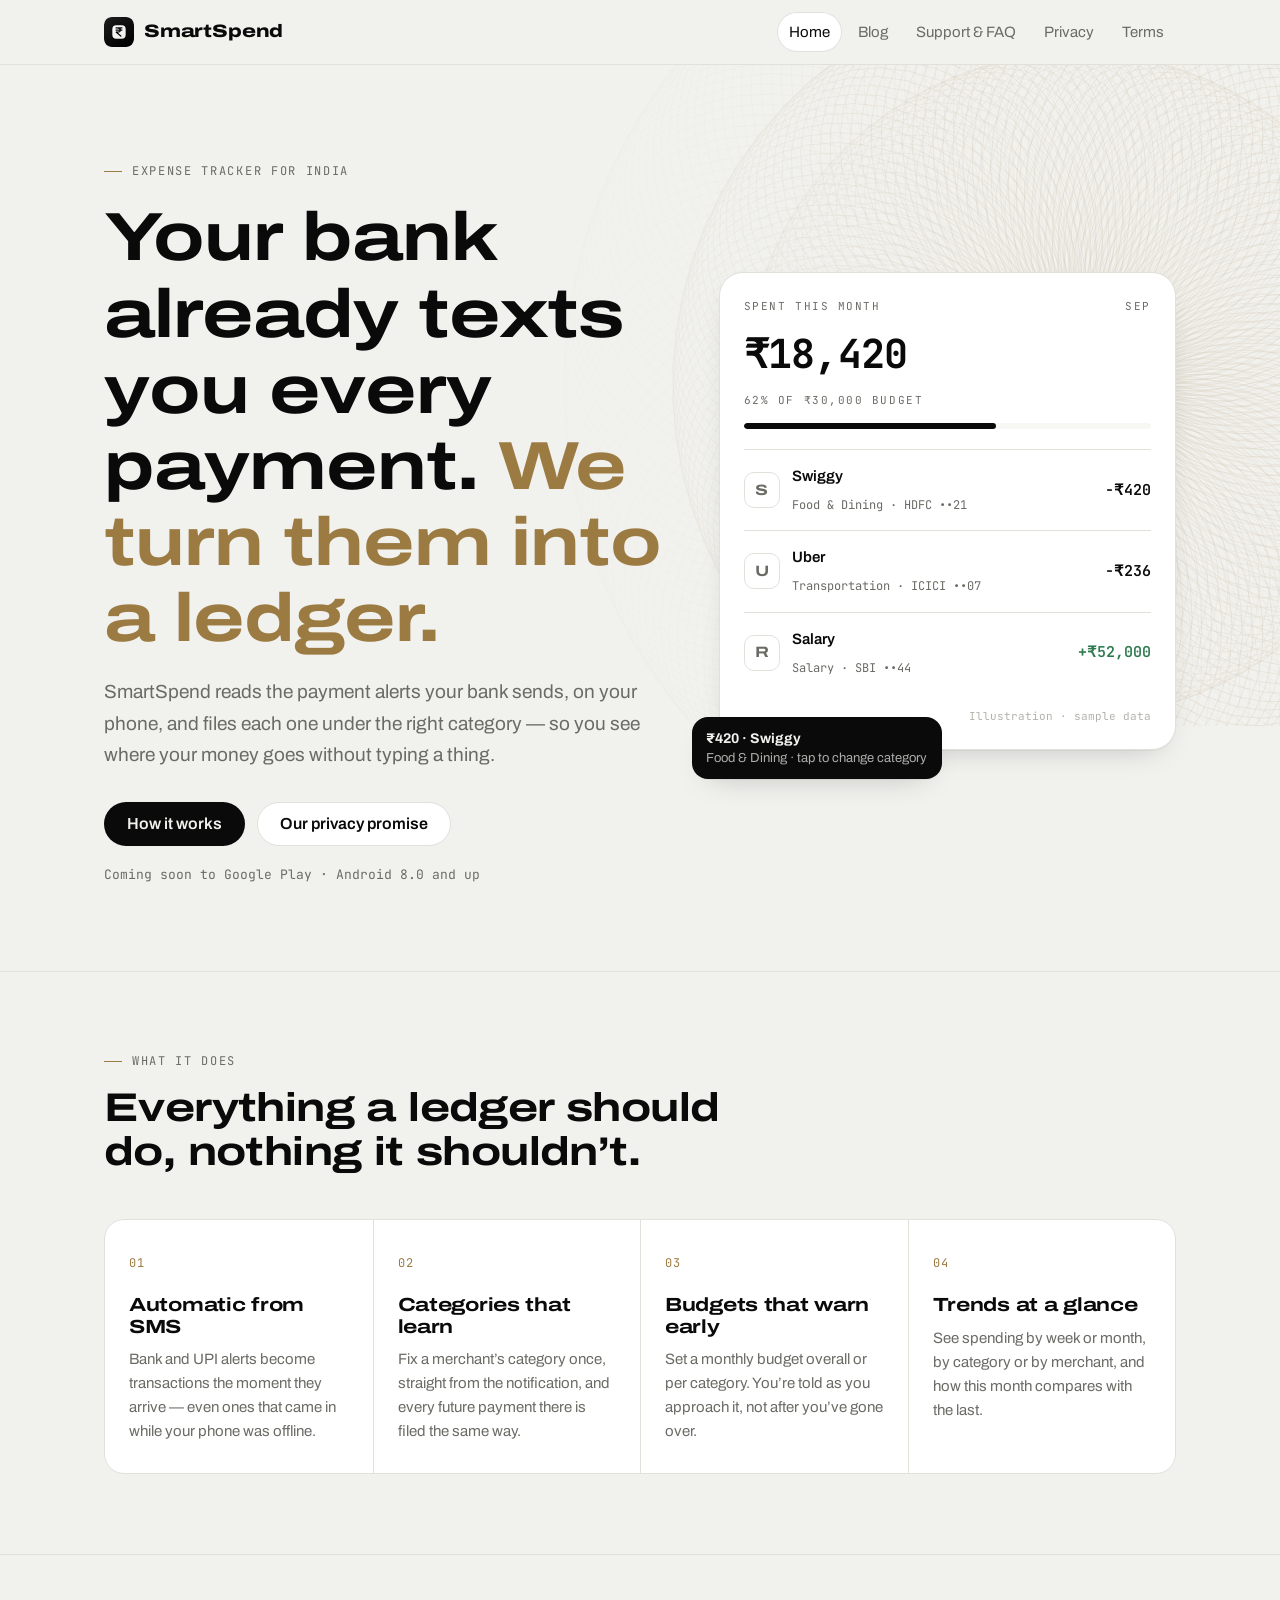
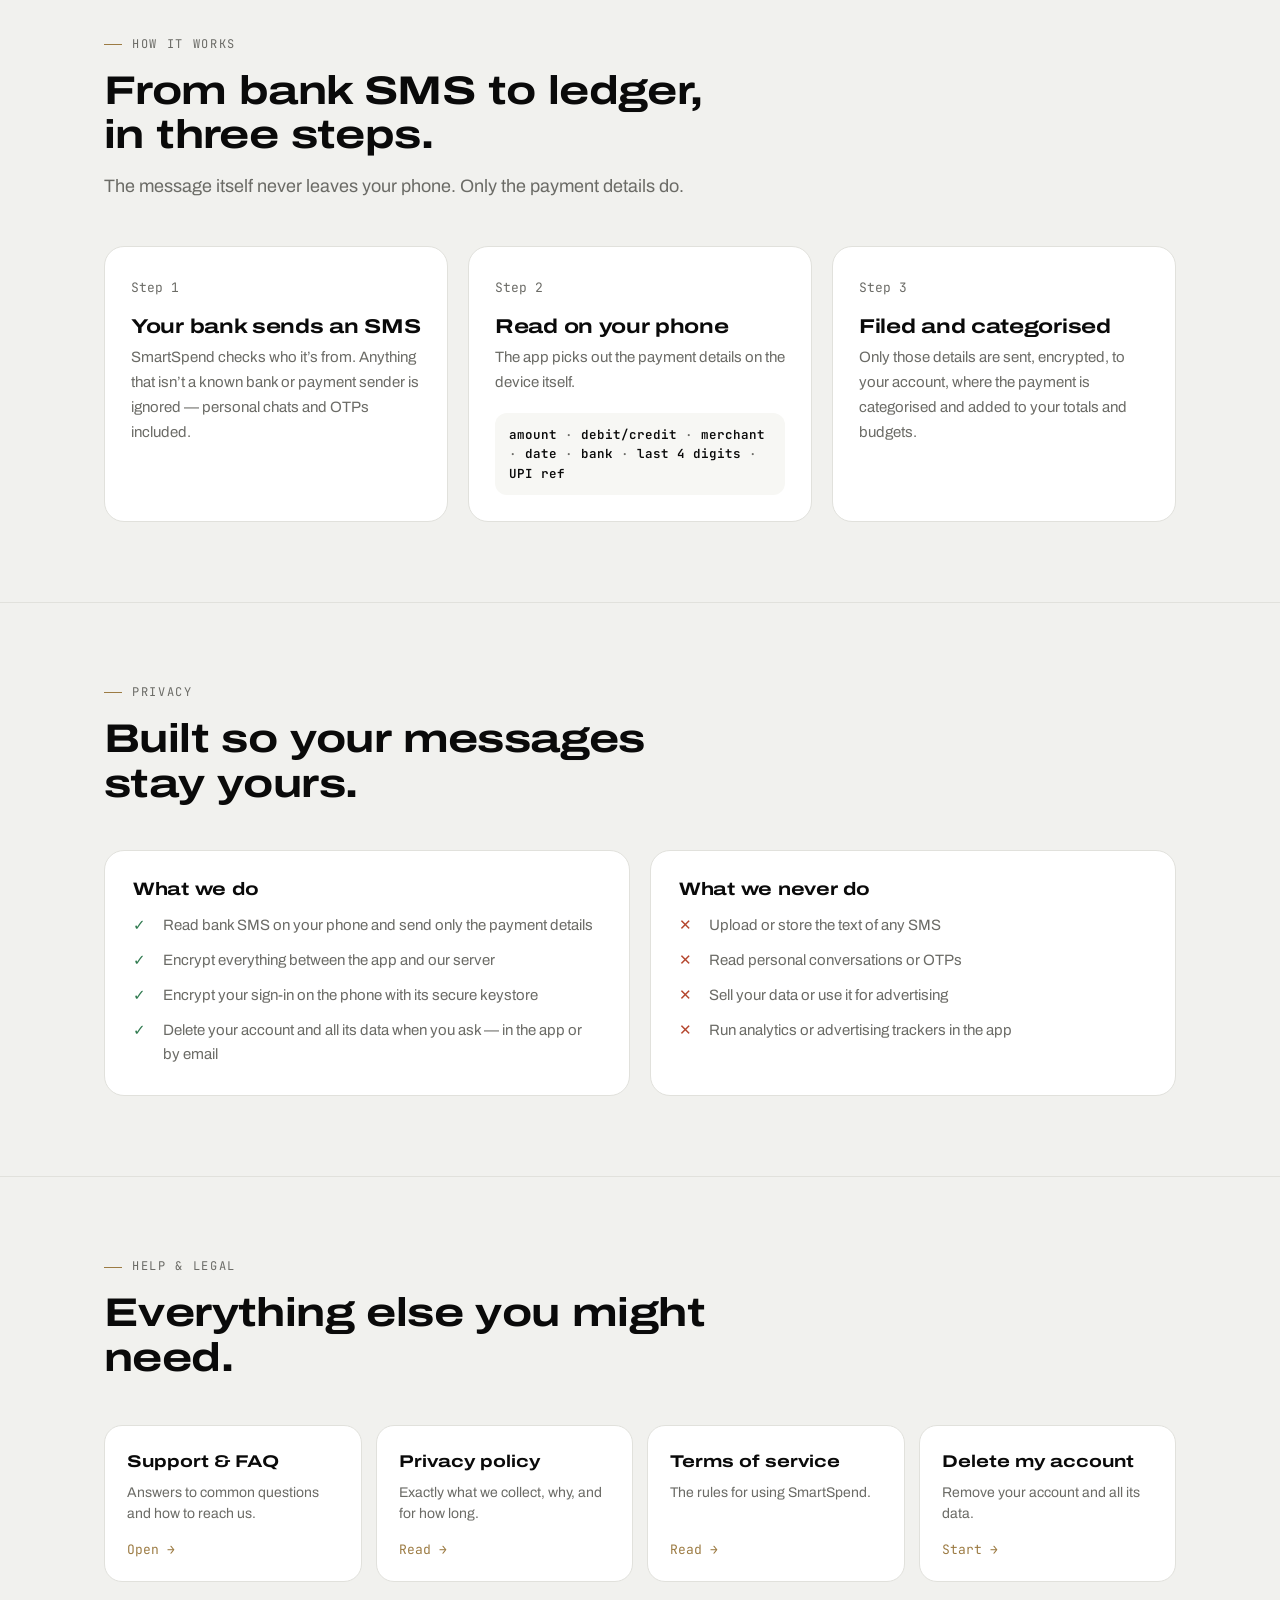
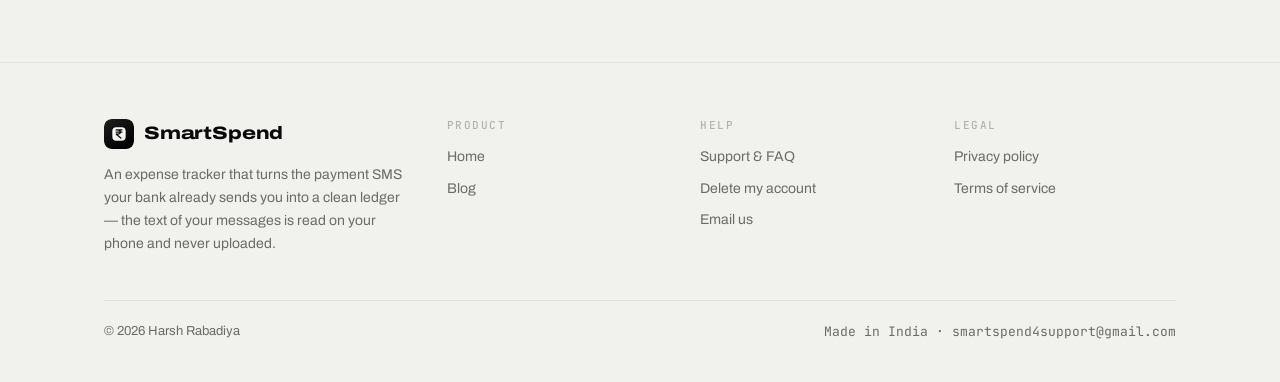
==== docs/index.html @ c15b4357 "Remove committed credentials, add a secret guard, and state the SMS use plainly Credentials - main.p" ====
<!DOCTYPE html>
<html lang="en">
<head>
<meta charset="UTF-8">
<meta name="viewport" content="width=device-width, initial-scale=1">
<title>SmartSpend — your bank SMS, turned into a ledger</title>
<meta name="description" content="SmartSpend reads the payment SMS your bank sends, on your phone, and turns them into a categorised expense ledger. The SMS text never leaves your phone.">
<meta name="theme-color" content="#000000" media="(prefers-color-scheme: dark)">
<meta name="theme-color" content="#F1F1EE" media="(prefers-color-scheme: light)">
<meta property="og:title" content="SmartSpend — your bank SMS, turned into a ledger">
<meta property="og:description" content="SmartSpend reads the payment SMS your bank sends, on your phone, and turns them into a categorised expense ledger. The SMS text never leaves your phone.">
<meta property="og:image" content="assets/logo.svg">
<link rel="icon" href="assets/logo.svg" type="image/svg+xml">
<link rel="preconnect" href="https://fonts.googleapis.com"><link rel="preconnect" href="https://fonts.gstatic.com" crossorigin><link href="https://fonts.googleapis.com/css2?family=Archivo:wdth,wght@62..125,400..800&family=JetBrains+Mono:wght@400;500&display=swap" rel="stylesheet">
<link rel="stylesheet" href="assets/site.css">
</head>
<body>
<a class="skip" href="#main">Skip to content</a>
<header class="site-header">
  <div class="wrap">
    <a class="brand" href="index.html"><img src="assets/logo.svg" alt="" width="30" height="30"><span>SmartSpend</span></a>
    <nav class="nav" aria-label="Main"><a href="index.html" aria-current="page">Home</a><a href="blog/index.html">Blog</a><a href="support.html">Support & FAQ</a><a href="privacy-policy.html">Privacy</a><a href="terms.html">Terms</a></nav>
  </div>
</header>
<main id="main">
<section class="hero">
  <svg class="guilloche" viewBox="0 0 1200 620" preserveAspectRatio="xMaxYMid slice" aria-hidden="true"><defs><linearGradient id="fade" x1="0" x2="1"><stop offset=".35" stop-color="#fff" stop-opacity="0"/><stop offset=".75" stop-color="#fff"/></linearGradient><mask id="m"><rect width="1200" height="620" fill="url(#fade)"/></mask></defs><g fill="none" stroke="currentColor" stroke-width=".6" mask="url(#m)"><path d="M1389.8,300.0 L1387.2,275.7 L1379.4,252.3 L1366.8,230.5 L1349.6,211.0 L1328.3,194.7 L1303.4,181.9 L1275.6,173.4 L1245.7,169.4 L1214.3,170.2 L1182.4,175.9 L1150.7,186.6 L1120.1,202.1 L1091.4,222.1 L1065.3,246.2 L1042.4,273.9 L1023.3,304.6 L1008.5,337.6 L998.3,372.1 L992.8,407.3 L992.2,442.4 L996.5,476.5 L1005.2,508.8 L1018.3,538.7 L1035.1,565.3 L1055.2,588.1 L1077.8,606.5 L1102.3,620.2 L1127.8,629.0 L1153.7,632.6 L1178.9,631.1 L1202.7,624.6 L1224.4,613.4 L1243.2,597.9 L1258.5,578.6 L1269.7,556.1 L1276.4,531.1 L1278.3,504.4 L1275.1,476.7 L1266.8,449.0 L1253.6,422.0 L1235.5,396.5 L1213.1,373.2 L1186.6,353.0 L1156.8,336.2 L1124.3,323.6 L1089.7,315.4 L1054.0,311.8 L1017.9,313.1 L982.3,319.2 L947.9,330.0 L915.6,345.1 L886.1,364.3 L860.1,386.8 L838.0,412.2 L820.5,439.8 L807.7,468.7 L799.8,498.1 L797.0,527.3 L799.2,555.4 L806.0,581.7 L817.3,605.3 L832.6,625.6 L851.2,641.9 L872.5,653.9 L895.8,661.0 L920.2,663.1 L945.1,660.1 L969.6,651.9 L992.7,638.7 L1013.9,620.9 L1032.3,598.7 L1047.4,572.8 L1058.5,543.7 L1065.3,512.3 L1067.4,479.1 L1064.7,445.1 L1057.0,411.1 L1044.6,377.9 L1027.6,346.4 L1006.4,317.1 L981.4,291.0 L953.3,268.4 L922.7,250.1 L890.3,236.2 L857.0,227.2 L823.5,223.0 L790.7,223.7 L759.5,229.2 L730.5,239.1 L704.5,253.0 L682.2,270.5 L664.1,290.8 L650.6,313.3 L642.0,337.3 L638.6,361.9 L640.4,386.3 L647.2,409.7 L659.0,431.2 L675.2,450.3 L695.4,466.1 L719.1,478.0 L745.6,485.7 L774.1,488.8 L803.9,486.9 L834.1,480.0 L863.9,468.2 L892.5,451.6 L919.1,430.4 L943.1,405.2 L963.6,376.4 L980.3,344.7 L992.7,310.8 L1000.5,275.5 L1003.5,239.5 L1001.7,203.8 L995.1,169.2 L984.0,136.4 L968.8,106.2 L949.8,79.3 L927.8,56.2 L903.4,37.5 L877.3,23.6 L850.3,14.7 L823.2,10.8 L796.8,12.0 L772.1,18.1 L749.6,28.9 L730.2,43.8 L714.5,62.4 L702.9,84.0 L696.0,108.0 L694.0,133.5 L697.1,159.7 L705.3,185.9 L718.5,211.2 L736.5,234.9 L759.0,256.1 L785.3,274.2 L814.9,288.6 L847.2,298.9 L881.5,304.7 L916.8,305.7 L952.3,301.9 L987.4,293.3 L1021.0,280.0 L1052.5,262.4 L1081.2,241.0 L1106.3,216.1 L1127.4,188.6 L1144.0,159.0 L1155.9,128.2 L1162.8,96.9 L1164.8,66.1 L1161.8,36.5 L1154.3,9.0 L1142.4,-15.8 L1126.8,-37.2 L1108.0,-54.5 L1086.6,-67.4 L1063.4,-75.4 L1039.2,-78.3 L1014.9,-76.0 L991.1,-68.6 L968.8,-56.2 L948.7,-39.2 L931.5,-18.0 L917.9,7.0 L908.2,34.9 L903.1,65.2 L902.7,97.0 L907.2,129.6 L916.6,162.1 L930.9,193.6 L949.7,223.4 L972.7,250.8 L999.4,275.0 L1029.1,295.6 L1061.3,311.9 L1095.2,323.7 L1129.9,330.7 L1164.6,332.9 L1198.5,330.2 L1230.8,322.9 L1260.7,311.2 L1287.5,295.6 L1310.6,276.7 L1329.5,255.0 L1343.6,231.3 L1352.8,206.4 L1356.9,181.0 L1355.8,156.0 L1349.7,132.2 L1338.8,110.4 L1323.5,91.4 L1304.3,75.7 L1281.8,63.9 L1256.6,56.6 L1229.5,54.1 L1201.3,56.5 L1172.8,64.0 L1144.9,76.5 L1118.3,93.8 L1093.9,115.6 L1072.2,141.4 L1054.0,170.8 L1039.8,203.0 L1029.9,237.3 L1024.7,272.9 L1024.3,309.1 L1028.7,344.9 L1037.8,379.6 L1051.4,412.4 L1069.0,442.5 L1090.2,469.2 L1114.3,492.0 L1140.8,510.5 L1168.7,524.2 L1197.4,532.9 L1226.1,536.5 L1253.7,535.2 L1279.7,529.1 L1303.2,518.4 L1323.5,503.7 L1340.0,485.5 L1352.2,464.4 L1359.7,441.1 L1362.2,416.5 L1359.6,391.3 L1351.8,366.4 L1339.0,342.5 L1321.4,320.5 L1299.5,301.0 L1273.7,284.8 L1244.6,272.4 L1213.0,264.3 L1179.6,260.7 L1145.2,261.9 L1110.6,268.1 L1076.7,279.0 L1044.2,294.6 L1014.0,314.4 L986.7,338.1 L963.0,365.0 L943.3,394.6 L928.1,426.1 L917.7,458.7 L912.2,491.5 L911.6,523.9 L915.8,554.9 L924.5,583.7 L937.4,609.7 L953.9,632.1 L973.4,650.4 L995.4,664.2 L1018.9,673.0 L1043.2,676.8 L1067.6,675.3 L1091.1,668.8 L1113.0,657.3 L1132.5,641.3 L1148.9,621.1 L1161.7,597.3 L1170.2,570.6 L1174.2,541.7 L1173.4,511.4 L1167.6,480.5 L1156.8,449.8 L1141.2,420.1 L1121.0,392.3 L1096.7,367.1 L1068.7,345.1 L1037.7,326.8 L1004.4,312.8 L969.5,303.4 L933.8,298.7 L898.3,298.9 L863.6,303.9 L830.6,313.4 L800.2,327.2 L772.9,344.7 L749.4,365.5 L730.1,388.9 L715.6,414.1 L706.0,440.4 L701.6,467.0 L702.2,492.9 L707.8,517.5 L718.1,539.9 L732.7,559.5 L751.1,575.5 L772.7,587.4 L796.8,594.8 L822.6,597.3 L849.4,594.8 L876.2,587.2 L902.4,574.5 L927.0,557.1 L949.4,535.1 L968.8,509.2 L984.6,479.8 L996.5,447.6 L1003.8,413.4 L1006.5,378.0 L1004.3,342.1 L997.4,306.7 L985.7,272.4 L969.7,240.2 L949.7,210.8 L926.2,184.7 L899.8,162.6 L871.3,144.9 L841.4,132.0 L810.9,124.0 L780.7,120.9 L751.5,122.9 L724.2,129.5 L699.5,140.5 L678.1,155.4 L660.7,173.7 L647.6,194.7 L639.3,217.7 L636.1,241.9 L638.0,266.4 L645.1,290.5 L657.2,313.3 L674.0,334.1 L695.2,352.2 L720.1,366.9 L748.2,377.6 L778.7,384.0 L811.0,385.7 L844.1,382.5 L877.3,374.4 L909.7,361.4 L940.6,343.9 L969.1,322.1 L994.6,296.6 L1016.5,267.8 L1034.3,236.5 L1047.6,203.4 L1056.1,169.3 L1059.8,135.0 L1058.6,101.4 L1052.7,69.2 L1042.4,39.3 L1028.0,12.4 L1010.2,-11.0 L989.4,-30.1 L966.5,-44.6 L942.1,-54.2 L917.2,-58.7 L892.4,-58.1 L868.6,-52.3 L846.7,-41.7 L827.3,-26.6 L811.2,-7.5 L798.9,15.1 L790.8,40.6 L787.5,68.0 L789.1,96.8 L795.8,126.0 L807.4,154.8 L823.9,182.4 L844.9,208.1 L870.1,231.0 L898.8,250.7 L930.5,266.5 L964.5,278.0 L999.9,284.9 L1036.1,287.0 L1072.0,284.3 L1106.9,276.9 L1140.1,264.9 L1170.6,248.8 L1198.0,229.0 L1221.5,206.1 L1240.7,180.8 L1255.1,153.8 L1264.7,125.9 L1269.1,97.9 L1268.5,70.6 L1263.1,44.9 L1253.0,21.5 L1238.8,1.2 L1220.9,-15.5 L1200.0,-28.0 L1176.7,-35.8 L1151.9,-38.7 L1126.3,-36.5 L1100.8,-29.2 L1076.2,-16.8 L1053.3,0.4 L1032.8,22.0 L1015.4,47.6 L1001.7,76.6 L992.1,108.2 L987.0,141.8 L986.8,176.6 L991.3,211.7 L1000.7,246.2 L1014.8,279.5 L1033.2,310.6 L1055.5,338.9 L1081.2,363.8 L1109.6,384.7 L1140.1,401.1 L1171.9,412.8 L1204.1,419.6 L1235.9,421.5 L1266.6,418.5 L1295.2,410.9 L1321.1,399.0 L1343.6,383.4 L1362.1,364.5 L1376.1,343.2 L1385.2,320.0 L1389.3,295.9 L1388.2,271.5 L1381.9,247.8 L1370.7,225.6 L1354.8,205.6 L1334.7,188.5 L1310.9,174.9 L1284.0,165.4 L1254.7,160.4 L1223.9,160.1 L1192.3,164.8 L1160.8,174.4 L1130.2,188.9 L1101.2,208.0 L1074.7,231.3 L1051.3,258.4 L1031.6,288.6 L1016.0,321.2 L1004.9,355.6 L998.6,390.8 L997.2,426.1 L1000.6,460.7 L1008.6,493.7 L1020.9,524.4 L1037.1,551.9 L1056.7,575.9 L1079.0,595.5 L1103.4,610.6 L1129.0,620.7 L1155.0,625.7 L1180.6,625.6 L1205.0,620.4 L1227.5,610.5 L1247.2,596.2 L1263.5,578.0 L1275.8,556.4 L1283.7,532.2 L1286.9,506.0 L1285.0,478.8 L1278.0,451.3 L1266.0,424.3 L1249.2,398.6 L1227.8,375.1 L1202.3,354.3 L1173.3,337.0 L1141.4,323.7 L1107.3,314.7 L1071.8,310.4 L1035.8,310.8 L1000.0,316.1 L965.3,326.1 L932.5,340.6 L902.4,359.1 L875.5,381.2 L852.5,406.3 L833.8,433.7 L819.9,462.7 L810.9,492.4 L806.9,522.0 L807.8,550.7 L813.6,577.8 L823.9,602.3 L838.1,623.7 L855.9,641.3 L876.6,654.6 L899.4,663.1 L923.6,666.7 L948.4,665.1 L972.8,658.4 L996.3,646.6 L1017.8,630.0 L1036.8,609.1 L1052.5,584.2 L1064.4,556.1 L1072.1,525.3 L1075.1,492.7 L1073.3,459.1 L1066.6,425.2 L1055.1,392.0 L1038.9,360.2 L1018.4,330.6 L994.1,303.8 L966.4,280.6 L936.1,261.5 L903.8,246.7 L870.4,236.7 L836.6,231.6 L803.4,231.4 L771.4,235.9 L741.6,245.0 L714.6,258.2 L691.1,275.0 L671.8,294.8 L656.9,317.0 L646.9,340.8 L642.1,365.5 L642.4,390.1 L647.8,413.8 L658.1,436.0 L673.0,455.7 L692.1,472.3 L714.8,485.3 L740.4,494.1 L768.2,498.2 L797.5,497.5 L827.4,491.8 L857.1,481.1 L885.7,465.5 L912.6,445.4 L936.9,421.0 L958.0,392.9 L975.4,361.8 L988.5,328.3 L997.1,293.2 L1000.9,257.3 L999.9,221.3 L994.1,186.3 L983.7,152.9 L969.1,121.9 L950.7,94.1 L929.1,70.0 L904.9,50.2 L878.8,35.0 L851.7,24.7 L824.3,19.6 L797.5,19.5 L772.0,24.3 L748.7,33.9 L728.3,47.7 L711.5,65.3 L698.7,86.1 L690.5,109.4 L687.1,134.4 L688.8,160.3 L695.7,186.4 L707.6,211.8 L724.3,235.6 L745.6,257.2 L770.9,275.9 L799.7,290.9 L831.3,302.0 L865.0,308.6 L900.0,310.4 L935.4,307.5 L970.5,299.7 L1004.5,287.2 L1036.4,270.3 L1065.7,249.4 L1091.6,225.0 L1113.6,197.7 L1131.2,168.3 L1144.1,137.4 L1152.1,105.9 L1155.1,74.6 L1153.3,44.4 L1146.7,16.0 L1135.8,-9.8 L1121.0,-32.3 L1102.8,-50.9 L1082.0,-65.1 L1059.1,-74.5 L1035.1,-78.9 L1010.8,-78.1 L986.8,-72.2 L964.2,-61.2 L943.6,-45.5 L925.7,-25.5 L911.3,-1.6 L900.8,25.4 L894.6,55.0 L893.2,86.2 L896.7,118.4 L905.1,150.7 L918.4,182.3 L936.3,212.3 L958.5,240.0 L984.6,264.8 L1013.8,286.0 L1045.7,303.1 L1079.4,315.7 L1114.1,323.6 L1149.1,326.6 L1183.5,324.8 L1216.4,318.3 L1247.1,307.4 L1274.9,292.5 L1299.2,274.1 L1319.2,252.8 L1334.7,229.3 L1345.3,204.4 L1350.8,178.9 L1351.2,153.6 L1346.4,129.3 L1336.9,106.8 L1322.8,86.9 L1304.7,70.2 L1283.1,57.4 L1258.7,48.9 L1232.3,45.2 L1204.5,46.3 L1176.3,52.6 L1148.5,63.8 L1121.8,80.0 L1097.1,100.7 L1075.0,125.6 L1056.3,154.1 L1041.4,185.7 L1030.8,219.5 L1024.8,254.9 L1023.5,291.0 L1027.1,327.0 L1035.5,362.0 L1048.3,395.3 L1065.3,426.1 L1086.0,453.7 L1109.9,477.5 L1136.1,497.0 L1164.1,511.9 L1193.0,521.8 L1222.0,526.7 L1250.2,526.6 L1277.0,521.6 L1301.4,512.1 L1322.7,498.4 L1340.4,481.0 L1353.9,460.6 L1362.8,437.9 L1366.7,413.7 L1365.5,388.7 L1359.2,363.8 L1347.7,339.7 L1331.5,317.4 L1310.7,297.4 L1286.0,280.6 L1257.9,267.5 L1227.0,258.5 L1194.2,254.1 L1160.1,254.4 L1125.7,259.6 L1091.7,269.7 L1059.1,284.4 L1028.4,303.5 L1000.6,326.6 L976.1,353.1 L955.7,382.4 L939.6,413.7 L928.2,446.4 L921.7,479.5 L920.1,512.3 L923.3,544.0 L931.1,573.6 L943.2,600.6 L959.0,624.2 L978.0,643.7 L999.5,658.9 L1022.9,669.2 L1047.2,674.4 L1071.6,674.4 L1095.4,669.3 L1117.8,659.3 L1137.9,644.5 L1155.2,625.5 L1168.8,602.8 L1178.4,577.0 L1183.5,548.8 L1183.7,519.1 L1179.0,488.5 L1169.3,458.0 L1154.8,428.3 L1135.6,400.3 L1112.1,374.7 L1084.9,352.2 L1054.4,333.3 L1021.5,318.6 L986.8,308.3 L951.2,302.8 L915.4,302.2 L880.3,306.3 L846.8,315.1 L815.5,328.2 L787.3,345.2 L762.7,365.5 L742.3,388.6 L726.5,413.7 L715.6,440.1 L709.8,466.9 L709.1,493.3 L713.4,518.5 L722.5,541.7 L735.9,562.2 L753.3,579.2 L774.0,592.3 L797.3,601.0 L822.6,604.9 L849.0,603.7 L875.6,597.4 L901.8,586.1 L926.6,569.8 L949.3,549.0 L969.2,524.1 L985.6,495.6 L998.1,464.1 L1006.3,430.4 L1009.8,395.3 L1008.5,359.6 L1002.3,324.0 L991.5,289.5 L976.1,256.9 L956.7,226.8 L933.6,199.9 L907.6,176.9 L879.2,158.2 L849.3,144.2 L818.6,135.1 L787.9,130.9 L758.1,131.7 L730.0,137.3 L704.4,147.3 L681.9,161.4 L663.2,178.9 L648.8,199.3 L639.1,221.9 L634.4,245.8 L634.9,270.2 L640.5,294.4 L651.2,317.6 L666.7,338.8 L686.6,357.5 L710.4,372.8 L737.5,384.4 L767.3,391.7 L799.0,394.4 L831.7,392.2 L864.7,385.0 L897.2,373.1 L928.2,356.4 L957.1,335.4 L983.1,310.5 L1005.7,282.2 L1024.2,251.2 L1038.4,218.3 L1047.8,184.1 L1052.4,149.6 L1052.1,115.5 L1047.1,82.7 L1037.5,52.0 L1023.9,24.1 L1006.6,-0.3 L986.3,-20.7 L963.6,-36.6 L939.4,-47.6 L914.4,-53.5 L889.3,-54.3 L865.1,-50.0 L842.6,-40.7 L822.5,-26.9 L805.4,-8.9 L792.1,12.7 L782.9,37.3 L778.4,64.0 L778.8,92.3 L784.2,121.2 L794.7,149.8 L810.0,177.5 L830.0,203.4 L854.2,226.8 L882.2,247.0 L913.3,263.4 L946.8,275.6 L982.0,283.3 L1018.0,286.3 L1054.1,284.4 L1089.4,277.7 L1123.0,266.5 L1154.3,251.0 L1182.5,231.7 L1207.0,209.2 L1227.3,184.1 L1243.0,157.1 L1253.8,129.1 L1259.5,100.7 L1260.2,72.9 L1255.9,46.5 L1247.0,22.3 L1233.8,0.9 L1216.8,-16.9 L1196.7,-30.6 L1174.1,-39.8 L1149.7,-44.1 L1124.4,-43.3 L1099.0,-37.4 L1074.3,-26.4 L1051.2,-10.5 L1030.2,9.9 L1012.3,34.5 L997.8,62.5 L987.5,93.4 L981.6,126.5 L980.4,160.8 L984.1,195.7 L992.7,230.3 L1005.9,263.8 L1023.6,295.3 L1045.3,324.2 L1070.5,349.8 L1098.7,371.5 L1129.0,388.8 L1160.8,401.5 L1193.3,409.4 L1225.6,412.3 L1256.8,410.3 L1286.3,403.6 L1313.2,392.6 L1336.8,377.8 L1356.5,359.5 L1371.8,338.6 L1382.4,315.8 L1388.0,291.8 L1388.3,267.4 L1383.6,243.5 L1373.7,220.8 L1359.2,200.2 L1340.3,182.4 L1317.5,168.0 L1291.6,157.5 L1263.1,151.5 L1232.9,150.2 L1201.7,153.8 L1170.3,162.3 L1139.7,175.8 L1110.6,193.9 L1083.7,216.4 L1059.8,242.8 L1039.5,272.4 L1023.2,304.7 L1011.3,338.8 L1004.2,374.0 L1001.9,409.6 L1004.4,444.5 L1011.6,478.1 L1023.2,509.5 L1038.8,538.1 L1057.9,563.0 L1079.9,583.9 L1104.1,600.2 L1129.7,611.7 L1155.9,618.1 L1181.9,619.4 L1206.8,615.6 L1230.0,607.0 L1250.6,593.8 L1267.9,576.7 L1281.3,556.0 L1290.5,532.6 L1294.9,507.1 L1294.3,480.3 L1288.7,453.0 L1278.0,426.1 L1262.3,400.3 L1242.1,376.5 L1217.6,355.3 L1189.4,337.4 L1158.2,323.4 L1124.7,313.7 L1089.5,308.5 L1053.6,308.2 L1017.7,312.7 L982.8,321.9 L949.5,335.6 L918.7,353.6 L891.0,375.2 L867.1,400.0 L847.4,427.2 L832.4,456.1 L822.2,486.0 L817.0,516.0 L816.9,545.3 L821.5,573.1 L830.7,598.6 L844.1,621.0 L861.1,639.8 L881.1,654.4 L903.4,664.4 L927.2,669.4 L951.8,669.3 L976.3,664.0 L999.9,653.6 L1021.9,638.4 L1041.4,618.7 L1057.8,594.9 L1070.4,567.7 L1079.0,537.8 L1082.9,505.8 L1082.1,472.5 L1076.3,438.9 L1065.7,405.7 L1050.4,373.7 L1030.7,343.7 L1007.0,316.5 L979.8,292.6 L949.8,272.7 L917.7,257.1 L884.2,246.2 L850.2,240.1 L816.6,238.9 L784.0,242.6 L753.4,250.8 L725.5,263.2 L700.9,279.4 L680.2,298.7 L664.0,320.6 L652.7,344.2 L646.3,368.8 L645.2,393.6 L649.1,417.7 L658.1,440.4 L671.7,460.8 L689.6,478.3 L711.2,492.2 L735.9,502.0 L763.0,507.3 L791.7,507.8 L821.3,503.3 L850.8,493.7 L879.5,479.3 L906.5,460.1 L931.2,436.7 L952.8,409.4 L970.7,378.9 L984.6,345.8 L994.0,311.0 L998.6,275.1 L998.4,239.1 L993.4,203.7 L983.8,169.7 L969.9,138.1 L952.0,109.4 L930.8,84.3 L906.9,63.3 L880.9,46.9 L853.7,35.4 L826.0,28.9 L798.7,27.5 L772.6,31.1 L748.5,39.4 L727.2,52.1 L709.2,68.7 L695.2,88.7 L685.7,111.3 L681.0,135.8 L681.3,161.4 L686.7,187.3 L697.3,212.7 L712.7,236.7 L732.8,258.7 L757.1,277.8 L784.9,293.6 L815.8,305.3 L848.9,312.7 L883.5,315.4 L918.8,313.3 L953.9,306.4 L988.0,294.7 L1020.4,278.5 L1050.2,258.2 L1076.8,234.3 L1099.7,207.4 L1118.2,178.1 L1132.2,147.2 L1141.2,115.5 L1145.4,83.8 L1144.6,53.0 L1139.0,23.8 L1129.0,-3.0 L1115.0,-26.6 L1097.5,-46.4 L1077.2,-62.0 L1054.8,-72.8 L1031.0,-78.6 L1006.6,-79.3 L982.6,-74.9 L959.6,-65.3 L938.5,-51.0 L920.0,-32.2 L904.7,-9.4 L893.3,16.6 L886.2,45.4 L883.8,76.1 L886.2,107.8 L893.6,139.9 L905.9,171.4 L922.9,201.6 L944.3,229.7 L969.6,254.9 L998.3,276.7 L1029.8,294.5 L1063.3,308.0 L1098.1,316.7 L1133.2,320.6 L1168.0,319.7 L1201.5,314.0 L1233.0,303.9 L1261.7,289.6 L1287.0,271.7 L1308.3,250.8 L1325.1,227.6 L1337.0,202.8 L1343.9,177.1 L1345.7,151.5 L1342.4,126.7 L1334.1,103.6 L1321.3,82.9 L1304.3,65.3 L1283.8,51.4 L1260.2,41.8 L1234.4,36.8 L1207.2,36.6 L1179.3,41.6 L1151.6,51.6 L1124.8,66.6 L1099.9,86.2 L1077.4,110.1 L1058.1,137.8 L1042.6,168.6 L1031.3,202.0 L1024.5,237.0 L1022.4,273.0 L1025.2,309.1 L1032.7,344.4 L1044.9,378.1 L1061.3,409.6 L1081.5,438.0 L1104.9,462.7 L1131.0,483.3 L1158.9,499.3 L1188.0,510.4 L1217.3,516.5 L1246.1,517.6 L1273.5,513.8 L1298.8,505.3 L1321.2,492.6 L1340.1,476.1 L1354.8,456.5 L1365.1,434.4 L1370.4,410.5 L1370.7,385.8 L1365.7,360.9 L1355.7,336.7 L1340.8,314.1 L1321.3,293.7 L1297.7,276.2 L1270.5,262.4 L1240.4,252.6 L1208.2,247.3 L1174.6,246.7 L1140.4,251.0 L1106.4,260.2 L1073.6,274.1 L1042.6,292.4 L1014.3,314.9 L989.2,340.8 L967.9,369.8 L950.9,401.0 L938.6,433.6 L931.1,467.0 L928.5,500.2 L930.8,532.4 L937.7,562.9 L949.0,590.8 L964.1,615.4 L982.5,636.3 L1003.7,652.7 L1026.7,664.4 L1050.9,671.1 L1075.5,672.6 L1099.6,669.0 L1122.4,660.3 L1143.2,646.9 L1161.2,629.1 L1175.7,607.5 L1186.3,582.7 L1192.4,555.3 L1193.8,526.1 L1190.3,495.9 L1181.7,465.6 L1168.2,436.0 L1150.0,407.8 L1127.5,381.9 L1101.0,358.9 L1071.2,339.4 L1038.7,323.9 L1004.2,312.9 L968.7,306.6 L932.8,305.1 L897.4,308.4 L863.3,316.4 L831.3,328.8 L802.2,345.3 L776.6,365.2 L755.1,387.9 L738.0,412.9 L725.8,439.3 L718.7,466.3 L716.6,493.1 L719.6,518.9 L727.4,542.8 L739.7,564.2 L756.0,582.3 L775.8,596.6 L798.4,606.5 L823.1,611.7 L849.1,611.9 L875.5,607.0 L901.6,597.0 L926.5,582.0 L949.5,562.4 L969.9,538.5 L987.0,510.9 L1000.2,480.2 L1009.1,447.1 L1013.4,412.3 L1012.9,376.8 L1007.6,341.2 L997.5,306.5 L982.9,273.5 L964.1,242.8 L941.6,215.2 L915.9,191.4 L887.7,171.7 L857.8,156.6 L826.9,146.4 L795.8,141.1 L765.5,140.8 L736.6,145.3 L710.1,154.4 L686.5,167.6 L666.6,184.4 L650.8,204.1 L639.7,226.2 L633.6,249.8 L632.6,274.2 L636.7,298.5 L646.0,321.8 L660.1,343.5 L678.8,362.7 L701.5,378.9 L727.6,391.2 L756.6,399.4 L787.6,403.1 L819.9,401.9 L852.7,395.8 L885.1,384.8 L916.3,369.0 L945.5,348.8 L972.0,324.6 L995.1,296.9 L1014.4,266.3 L1029.4,233.5 L1039.7,199.4 L1045.2,164.7 L1045.8,130.2 L1041.6,96.9 L1032.9,65.4 L1019.9,36.6 L1003.3,11.0 L983.4,-10.6 L961.1,-27.7 L936.9,-40.1 L911.9,-47.5 L886.6,-49.7 L862.0,-46.8 L838.9,-38.9 L818.0,-26.4 L800.1,-9.5 L785.7,11.0 L775.5,34.7 L769.8,60.7 L768.9,88.4 L773.1,116.9 L782.4,145.5 L796.5,173.2 L815.4,199.2 L838.7,223.0 L865.8,243.6 L896.2,260.7 L929.2,273.6 L964.1,282.1 L1000.0,285.9 L1036.1,284.8 L1071.7,278.9 L1105.8,268.4 L1137.7,253.6 L1166.7,234.8 L1192.2,212.7 L1213.6,187.9 L1230.4,161.0 L1242.4,132.8 L1249.4,104.2 L1251.3,75.9 L1248.3,48.9 L1240.5,23.8 L1228.4,1.4 L1212.4,-17.5 L1193.0,-32.5 L1171.0,-43.0 L1147.2,-48.7 L1122.2,-49.4 L1096.9,-44.8 L1072.1,-35.2 L1048.7,-20.7 L1027.4,-1.4 L1008.9,22.0 L993.8,49.0 L982.7,79.1 L976.0,111.5 L973.9,145.5 L976.7,180.2 L984.3,214.7 L996.8,248.3 L1013.7,280.2 L1034.8,309.6 L1059.5,335.8 L1087.3,358.3 L1117.4,376.6 L1149.3,390.3 L1181.9,399.1 L1214.6,403.0 L1246.4,402.0 L1276.6,396.3 L1304.4,386.2 L1329.1,372.1 L1350.1,354.5 L1366.8,334.1 L1378.7,311.6 L1385.7,287.7 L1387.6,263.3 L1384.3,239.2 L1375.9,216.1 L1362.7,195.0 L1345.0,176.5 L1323.4,161.2 L1298.4,149.8 L1270.8,142.8 L1241.1,140.4 L1210.4,142.9 L1179.3,150.4 L1148.7,162.8 L1119.5,179.9 L1092.3,201.5 L1068.0,227.1 L1047.0,256.1 L1030.0,287.9 L1017.4,321.8 L1009.4,357.0 L1006.3,392.7 L1007.9,428.0 L1014.3,462.1 L1025.2,494.2 L1040.2,523.6 L1058.8,549.6 L1080.4,571.7 L1104.4,589.3 L1129.9,602.0 L1156.3,609.8 L1182.6,612.4 L1208.1,610.0 L1232.0,602.7 L1253.4,590.8 L1271.7,574.7 L1286.3,555.0 L1296.6,532.4 L1302.3,507.6 L1303.1,481.2 L1298.7,454.2 L1289.3,427.4 L1274.9,401.5 L1255.9,377.5 L1232.4,355.9 L1205.2,337.5 L1174.7,322.8 L1141.7,312.3 L1107.0,306.4 L1071.3,305.2 L1035.4,308.8 L1000.2,317.3 L966.6,330.3 L935.2,347.6 L906.8,368.7 L882.0,393.1 L861.3,420.1 L845.2,449.0 L833.8,479.1 L827.5,509.4 L826.2,539.3 L829.7,567.7 L837.9,594.1 L850.3,617.6 L866.5,637.6 L885.8,653.5 L907.5,664.8 L931.0,671.3 L955.4,672.6 L980.0,668.8 L1003.8,659.8 L1026.0,646.0 L1046.0,627.5 L1063.1,604.9 L1076.5,578.7 L1085.9,549.6 L1090.8,518.2 L1090.9,485.5 L1086.1,452.1 L1076.5,418.9 L1062.1,386.8 L1043.1,356.6 L1020.1,328.9 L993.5,304.4 L963.9,283.7 L932.0,267.3 L898.5,255.5 L864.4,248.5 L830.3,246.4 L797.2,249.1 L765.8,256.4 L737.0,268.1 L711.3,283.6 L689.5,302.4 L672.0,323.9 L659.2,347.4 L651.4,371.9 L648.8,396.9 L651.4,421.3 L658.9,444.5 L671.2,465.6 L687.9,483.9 L708.4,498.8 L732.2,509.7 L758.5,516.1 L786.6,517.7 L815.8,514.4 L845.1,506.0 L873.7,492.7 L900.9,474.6 L925.9,452.2 L948.0,425.7 L966.5,395.9 L981.1,363.3 L991.2,328.8 L996.6,293.0 L997.3,256.9 L993.1,221.3 L984.2,186.9 L971.0,154.5 L953.7,125.0 L932.9,98.9 L909.3,76.9 L883.4,59.3 L856.2,46.5 L828.3,38.8 L800.6,36.1 L773.9,38.4 L749.0,45.5 L726.7,57.1 L707.6,72.7 L692.4,91.8 L681.6,113.7 L675.5,137.6 L674.4,162.9 L678.5,188.6 L687.7,214.0 L701.8,238.2 L720.7,260.5 L743.8,280.1 L770.7,296.5 L800.7,308.9 L833.2,317.1 L867.4,320.7 L902.4,319.5 L937.5,313.4 L971.8,302.5 L1004.5,287.1 L1034.8,267.5 L1062.1,244.1 L1085.8,217.5 L1105.2,188.4 L1120.2,157.5 L1130.3,125.6 L1135.5,93.6 L1135.7,62.2 L1131.2,32.3 L1122.1,4.7 L1108.9,-20.0 L1092.2,-41.1 L1072.4,-57.9 L1050.4,-70.2 L1026.8,-77.5 L1002.5,-79.7 L978.3,-76.7 L955.0,-68.6 L933.4,-55.6 L914.3,-38.1 L898.3,-16.5 L886.0,8.6 L878.0,36.5 L874.5,66.5 L875.9,97.9 L882.2,129.6 L893.5,161.1 L909.5,191.4 L930.0,219.7 L954.6,245.4 L982.7,267.8 L1013.8,286.3 L1047.0,300.5 L1081.7,310.1 L1117.0,314.9 L1152.1,314.8 L1186.1,310.0 L1218.3,300.6 L1247.9,287.0 L1274.2,269.7 L1296.7,249.2 L1314.7,226.2 L1328.0,201.5 L1336.3,175.8 L1339.5,149.9 L1337.6,124.7 L1330.7,100.9 L1319.1,79.4 L1303.3,60.9 L1283.7,45.9 L1261.0,35.1 L1236.0,28.9 L1209.2,27.5 L1181.7,31.1 L1154.1,39.9 L1127.3,53.6 L1102.2,72.1 L1079.4,95.0 L1059.6,121.7 L1043.4,151.9 L1031.4,184.6 L1023.8,219.3 L1020.9,255.1 L1022.9,291.2 L1029.6,326.7 L1041.0,360.8 L1056.8,392.8 L1076.4,422.0 L1099.5,447.6 L1125.3,469.2 L1153.2,486.3 L1182.3,498.6 L1211.9,505.9 L1241.2,508.2 L1269.3,505.5 L1295.4,498.2 L1318.8,486.5 L1338.9,470.9 L1354.9,452.0 L1366.5,430.5 L1373.3,407.1 L1375.0,382.6 L1371.5,357.8 L1362.9,333.5 L1349.3,310.6 L1331.1,289.7 L1308.6,271.7 L1282.5,257.2 L1253.2,246.6 L1221.7,240.4 L1188.5,238.9 L1154.6,242.2 L1120.8,250.5 L1087.8,263.5 L1056.5,281.1 L1027.7,302.8 L1002.0,328.2 L980.0,356.8 L962.2,387.7 L949.0,420.4 L940.5,453.9 L937.0,487.5 L938.3,520.2 L944.3,551.4 L954.7,580.2 L969.1,606.0 L987.0,628.0 L1007.6,645.8 L1030.4,658.9 L1054.5,667.0 L1079.2,670.0 L1103.6,667.8 L1126.8,660.6 L1148.2,648.5 L1166.9,632.0 L1182.4,611.5 L1193.9,587.6 L1201.2,561.0 L1203.7,532.4 L1201.3,502.7 L1193.9,472.7 L1181.5,443.1 L1164.3,414.8 L1142.7,388.6 L1117.1,365.1 L1087.9,345.1 L1055.9,329.0 L1021.8,317.2 L986.3,310.1 L950.4,307.7 L914.7,310.2 L880.1,317.5 L847.5,329.2 L817.6,345.0 L791.0,364.4 L768.4,386.8 L750.1,411.6 L736.7,438.0 L728.2,465.2 L724.8,492.3 L726.5,518.7 L733.0,543.3 L744.1,565.6 L759.4,584.8 L778.3,600.2 L800.1,611.4 L824.1,617.9 L849.6,619.4 L875.8,615.9 L901.9,607.2 L926.9,593.6 L950.2,575.1 L971.0,552.4 L988.6,525.7 L1002.5,495.8 L1012.2,463.4 L1017.3,429.1 L1017.7,393.8 L1013.2,358.3 L1004.0,323.4 L990.1,290.0 L971.9,258.8 L949.9,230.6 L924.6,205.9 L896.7,185.3 L866.8,169.2 L835.7,157.9 L804.4,151.5 L773.5,150.1 L743.9,153.6 L716.5,161.6 L691.9,173.9 L670.8,189.9 L653.8,209.1 L641.3,230.7 L633.7,254.0 L631.2,278.2 L633.9,302.6 L641.7,326.2 L654.4,348.2 L671.8,368.0 L693.3,384.8 L718.5,398.1 L746.6,407.2 L776.9,411.8 L808.7,411.6 L841.2,406.5 L873.5,396.5 L904.7,381.7 L934.2,362.3 L961.1,338.8 L984.9,311.7 L1004.8,281.5 L1020.6,249.1 L1031.7,215.0 L1038.1,180.2 L1039.6,145.4 L1036.3,111.5 L1028.4,79.3 L1016.2,49.6 L1000.1,23.1 L980.8,0.3 L958.8,-18.2 L934.8,-31.9 L909.7,-40.7 L884.2,-44.3 L859.3,-42.8 L835.6,-36.3 L814.0,-25.1 L795.2,-9.4 L779.8,10.0 L768.5,32.8 L761.6,58.1 L759.5,85.2 L762.4,113.3 L770.4,141.6 L783.4,169.3 L801.2,195.6 L823.4,219.6 L849.6,240.7 L879.3,258.4 L911.7,272.0 L946.2,281.3 L981.9,285.8 L1018.1,285.6 L1053.9,280.5 L1088.4,270.7 L1120.9,256.6 L1150.7,238.4 L1177.0,216.7 L1199.4,192.1 L1217.4,165.4 L1230.6,137.1 L1238.8,108.3 L1242.0,79.6 L1240.1,51.9 L1233.5,26.0 L1222.5,2.7 L1207.4,-17.4 L1188.9,-33.6 L1167.6,-45.4 L1144.2,-52.5 L1119.6,-54.6 L1094.4,-51.5 L1069.6,-43.3 L1046.0,-30.1 L1024.3,-12.1 L1005.3,10.1 L989.6,36.2 L977.7,65.4 L970.1,97.2 L967.2,130.6 L969.0,165.0 L975.8,199.4 L987.4,233.2 L1003.5,265.3 L1023.9,295.2 L1048.1,322.0 L1075.5,345.3 L1105.4,364.4 L1137.2,379.0 L1169.9,388.8 L1202.9,393.7 L1235.3,393.8 L1266.2,389.0 L1294.9,379.8 L1320.7,366.4 L1342.8,349.5 L1360.8,329.6 L1374.2,307.4 L1382.6,283.7 L1386.0,259.3 L1384.1,235.0 L1377.2,211.6 L1365.4,189.9 L1349.0,170.7 L1328.5,154.7 L1304.5,142.3 L1277.7,134.2 L1248.8,130.8 L1218.5,132.2 L1187.7,138.5 L1157.2,149.9 L1127.9,166.0 L1100.5,186.7 L1075.7,211.5 L1054.2,239.8 L1036.5,271.1 L1023.1,304.7 L1014.3,339.8 L1010.3,375.5 L1011.2,411.1 L1016.8,445.7 L1026.9,478.4 L1041.2,508.7 L1059.3,535.7 L1080.5,558.8 L1104.3,577.6 L1129.8,591.7 L1156.2,600.8 L1182.9,604.8 L1208.9,603.7 L1233.4,597.7 L1255.6,587.0 L1274.9,572.1 L1290.6,553.4 L1302.1,531.6 L1309.1,507.4 L1311.2,481.6 L1308.2,454.9 L1300.1,428.2 L1287.0,402.3 L1269.1,378.0 L1246.8,356.1 L1220.5,337.1 L1190.9,321.8 L1158.5,310.6 L1124.2,303.9 L1088.7,301.9 L1052.9,304.7 L1017.6,312.3 L983.6,324.6 L951.7,341.2 L922.6,361.8 L896.9,385.8 L875.3,412.5 L858.1,441.4 L845.7,471.5 L838.3,502.2 L835.8,532.5 L838.2,561.6 L845.3,588.8 L856.8,613.3 L872.1,634.5 L890.7,651.6 L911.9,664.3 L935.0,672.2 L959.3,675.0 L983.7,672.7 L1007.7,665.2 L1030.3,652.7 L1050.8,635.5 L1068.5,614.1 L1082.7,589.0 L1092.9,560.7 L1098.7,530.1 L1099.8,497.8 L1096.0,464.8 L1087.3,431.7 L1073.8,399.6 L1055.7,369.0 L1033.4,340.9 L1007.4,315.9 L978.2,294.5 L946.6,277.3 L913.2,264.6 L879.0,256.7 L844.6,253.7 L811.0,255.5 L778.9,262.0 L749.2,272.8 L722.5,287.7 L699.5,306.0 L680.7,327.1 L666.6,350.3 L657.4,374.8 L653.3,399.9 L654.4,424.6 L660.5,448.3 L671.5,470.0 L687.0,489.2 L706.4,505.0 L729.2,516.9 L754.7,524.4 L782.2,527.3 L810.9,525.2 L839.9,518.0 L868.5,505.9 L895.8,488.9 L921.1,467.4 L943.6,441.8 L962.7,412.7 L977.9,380.8 L988.8,346.6 L995.1,311.0 L996.5,274.9 L993.1,239.0 L985.0,204.2 L972.5,171.3 L955.8,141.0 L935.5,114.0 L912.2,90.9 L886.5,72.2 L859.2,58.2 L831.1,49.2 L803.0,45.2 L775.7,46.2 L750.1,52.2 L726.9,62.6 L706.8,77.2 L690.4,95.4 L678.3,116.5 L670.8,139.9 L668.4,164.8 L671.0,190.3 L678.8,215.6 L691.6,240.0 L709.2,262.6 L731.2,282.7 L757.0,299.6 L786.2,312.8 L818.0,321.8 L851.7,326.2 L886.4,325.9 L921.4,320.7 L955.8,310.6 L988.8,296.0 L1019.6,277.0 L1047.5,254.2 L1071.9,228.0 L1092.2,199.2 L1108.1,168.4 L1119.2,136.4 L1125.5,104.0 L1126.8,72.1 L1123.2,41.5 L1115.1,13.0 L1102.8,-12.7 L1086.7,-34.9 L1067.5,-53.1 L1045.9,-66.7 L1022.6,-75.5 L998.4,-79.1 L974.1,-77.6 L950.5,-70.9 L928.5,-59.3 L908.7,-43.1 L892.0,-22.7 L878.8,1.3 L869.8,28.4 L865.3,57.7 L865.6,88.5 L870.9,120.0 L881.1,151.3 L896.1,181.6 L915.7,210.2 L939.5,236.3 L967.0,259.2 L997.5,278.4 L1030.5,293.3 L1065.0,303.7 L1100.4,309.4 L1135.7,310.2 L1170.2,306.2 L1203.1,297.6 L1233.5,284.7 L1260.8,268.0 L1284.4,247.9 L1303.7,225.2 L1318.3,200.6 L1328.0,174.8 L1332.6,148.7 L1332.0,123.1 L1326.4,98.7 L1316.1,76.5 L1301.5,57.0 L1283.0,41.0 L1261.2,29.0 L1236.9,21.6 L1210.7,18.9 L1183.5,21.2 L1156.1,28.7 L1129.4,41.2 L1104.0,58.5 L1080.9,80.2 L1060.6,106.1 L1043.9,135.4 L1031.1,167.5 L1022.8,201.8 L1019.1,237.3 L1020.2,273.3 L1026.2,309.0 L1036.8,343.5 L1051.9,376.0 L1071.0,405.9 L1093.6,432.3 L1119.1,454.9 L1146.9,473.0 L1176.1,486.5 L1206.0,495.0 L1235.7,498.4 L1264.4,496.9 L1291.3,490.7 L1315.7,480.0 L1336.9,465.3 L1354.2,447.2 L1367.1,426.3 L1375.3,403.4 L1378.4,379.2 L1376.4,354.4 L1369.2,330.1 L1357.1,306.9 L1340.1,285.6 L1318.9,267.1 L1293.8,251.8 L1265.4,240.4 L1234.6,233.3 L1201.9,230.9 L1168.4,233.3 L1134.7,240.6 L1101.6,252.7 L1070.1,269.5 L1040.9,290.5 L1014.6,315.4 L991.9,343.5 L973.3,374.1 L959.2,406.7 L949.8,440.3 L945.3,474.2 L945.7,507.4 L950.8,539.3 L960.4,569.0 L974.1,595.7 L991.3,618.9 L1011.5,638.0 L1034.0,652.4 L1058.0,662.0 L1082.7,666.5 L1107.3,665.7 L1131.0,659.9 L1152.9,649.2 L1172.4,634.0 L1188.7,614.6 L1201.2,591.7 L1209.5,566.0 L1213.2,538.1 L1212.0,508.9 L1205.7,479.1 L1194.5,449.6 L1178.4,421.3 L1157.8,394.8 L1133.0,371.0 L1104.6,350.4 L1073.1,333.6 L1039.4,321.1 L1004.1,313.2 L968.1,310.0 L932.2,311.7 L897.3,318.1 L864.1,329.1 L833.4,344.3 L805.9,363.2 L782.1,385.3 L762.7,409.8 L748.0,436.2 L738.2,463.5 L733.6,491.0 L733.9,517.9 L739.2,543.2 L749.2,566.4 L763.3,586.5 L781.2,603.1 L802.2,615.5 L825.6,623.3 L850.7,626.3 L876.6,624.1 L902.5,616.8 L927.7,604.5 L951.2,587.3 L972.4,565.7 L990.6,540.1 L1005.1,511.0 L1015.6,479.2 L1021.5,445.4 L1022.8,410.4 L1019.1,375.1 L1010.7,340.1 L997.6,306.4 L980.1,274.8 L958.7,245.9 L933.8,220.5 L906.1,199.0 L876.3,181.9 L845.2,169.5 L813.6,162.1 L782.2,159.6 L752.0,162.0 L723.7,169.1 L698.1,180.5 L675.8,195.7 L657.5,214.2 L643.7,235.3 L634.6,258.3 L630.7,282.4 L631.9,306.7 L638.2,330.5 L649.6,353.0 L665.6,373.3 L686.0,390.8 L710.0,404.8 L737.2,414.8 L766.9,420.4 L798.1,421.3 L830.2,417.2 L862.4,408.2 L893.7,394.4 L923.3,375.9 L950.7,353.2 L974.9,326.7 L995.6,297.0 L1012.1,264.9 L1024.1,230.9 L1031.3,196.0 L1033.7,161.0 L1031.3,126.7 L1024.2,93.8 L1012.7,63.3 L997.3,35.8 L978.4,11.9 L956.7,-7.8 L933.0,-22.9 L907.9,-33.1 L882.2,-38.2 L856.9,-38.1 L832.7,-32.9 L810.4,-23.0 L790.7,-8.6 L774.4,9.8 L762.0,31.6 L753.9,56.1 L750.6,82.6 L752.2,110.3 L759.0,138.4 L770.7,166.0 L787.3,192.3 L808.5,216.7 L833.8,238.3 L862.6,256.5 L894.4,270.8 L928.5,280.8 L964.0,286.1 L1000.1,286.7 L1036.0,282.4 L1070.9,273.4 L1103.9,260.0 L1134.4,242.4 L1161.6,221.2 L1185.0,196.9 L1204.0,170.3 L1218.4,142.0 L1227.8,112.9 L1232.2,83.8 L1231.6,55.6 L1226.1,28.9 L1216.2,4.7 L1202.1,-16.5 L1184.4,-33.9 L1163.8,-47.0 L1141.0,-55.5 L1116.7,-59.0 L1091.7,-57.4 L1066.9,-50.6 L1043.1,-38.8 L1021.0,-22.1 L1001.5,-1.1 L985.1,23.9 L972.5,52.3 L964.1,83.3 L960.3,116.2 L961.2,150.2 L967.1,184.5 L977.7,218.3 L993.1,250.7 L1012.8,281.0 L1036.3,308.4 L1063.3,332.3 L1092.9,352.3 L1124.6,367.8 L1157.5,378.6 L1190.7,384.5 L1223.6,385.5 L1255.2,381.7 L1284.7,373.3 L1311.5,360.8 L1334.8,344.5 L1354.0,325.2 L1368.8,303.4 L1378.7,279.9 L1383.5,255.5 L1383.1,231.0 L1377.6,207.3 L1367.2,185.1 L1352.1,165.2 L1332.8,148.3 L1309.9,135.1 L1283.9,126.0 L1255.7,121.4 L1225.9,121.7 L1195.5,126.9 L1165.2,137.1 L1135.8,152.2 L1108.1,171.9 L1083.0,195.9 L1061.0,223.5 L1042.7,254.3 L1028.5,287.5 L1018.9,322.4 L1014.1,358.1 L1014.1,393.9 L1018.9,428.9 L1028.3,462.3 L1042.0,493.3 L1059.5,521.2 L1080.3,545.4 L1103.8,565.4 L1129.2,580.8 L1155.7,591.2 L1182.6,596.6 L1209.1,596.8 L1234.2,592.1 L1257.3,582.6 L1277.5,568.8 L1294.3,551.2 L1307.0,530.3 L1315.3,506.8 L1318.7,481.5 L1317.1,455.1 L1310.3,428.6 L1298.5,402.7 L1281.9,378.2 L1260.7,355.9 L1235.4,336.5 L1206.6,320.5 L1174.9,308.6 L1141.1,301.1 L1105.9,298.2 L1070.2,300.2 L1034.8,307.0 L1000.5,318.5 L968.2,334.4 L938.4,354.4 L912.0,378.0 L889.5,404.4 L871.3,433.2 L857.8,463.4 L849.2,494.3 L845.6,525.0 L847.0,554.8 L853.0,582.8 L863.5,608.3 L878.0,630.6 L895.9,649.0 L916.5,663.0 L939.2,672.3 L963.2,676.6 L987.7,675.7 L1011.7,669.7 L1034.7,658.6 L1055.6,642.8 L1073.9,622.6 L1088.9,598.5 L1099.9,571.2 L1106.7,541.3 L1108.8,509.6 L1106.0,476.9 L1098.3,444.1 L1085.7,411.9 L1068.5,381.1 L1046.9,352.7 L1021.5,327.1 L992.9,305.1 L961.5,287.1 L928.3,273.6 L894.0,264.7 L859.4,260.8 L825.3,261.7 L792.6,267.3 L762.1,277.4 L734.4,291.6 L710.2,309.3 L690.2,330.0 L674.7,352.9 L664.1,377.4 L658.6,402.6 L658.3,427.6 L663.0,451.7 L672.6,474.1 L686.8,494.0 L705.1,510.7 L726.9,523.7 L751.6,532.4 L778.4,536.4 L806.6,535.5 L835.4,529.6 L863.9,518.7 L891.2,502.8 L916.8,482.4 L939.7,457.7 L959.3,429.4 L975.2,398.1 L986.8,364.3 L993.8,329.0 L996.1,292.9 L993.5,256.9 L986.2,221.8 L974.4,188.3 L958.3,157.3 L938.5,129.4 L915.5,105.3 L890.1,85.5 L862.8,70.3 L834.5,60.0 L806.1,54.8 L778.3,54.6 L751.9,59.3 L727.8,68.7 L706.7,82.2 L689.1,99.5 L675.7,119.9 L666.9,142.6 L663.1,167.0 L664.3,192.3 L670.6,217.6 L682.1,242.1 L698.4,265.0 L719.2,285.5 L744.0,303.0 L772.3,316.9 L803.3,326.7 L836.5,332.0 L870.8,332.5 L905.6,328.2 L940.1,319.0 L973.3,305.2 L1004.5,286.9 L1033.0,264.7 L1058.1,239.0 L1079.2,210.4 L1096.1,179.7 L1108.2,147.7 L1115.4,115.1 L1117.7,82.7 L1115.2,51.5 L1108.0,22.1 L1096.5,-4.6 L1081.2,-27.9 L1062.6,-47.3 L1041.5,-62.3 L1018.4,-72.5 L994.3,-77.7 L969.9,-77.6 L946.1,-72.4 L923.6,-62.2 L903.3,-47.3 L885.8,-28.1 L871.8,-5.2 L861.8,21.0 L856.3,49.5 L855.5,79.8 L859.6,110.9 L868.8,142.0 L882.8,172.4 L901.5,201.1 L924.4,227.6 L951.2,251.0 L981.2,270.8 L1013.8,286.5 L1048.1,297.7 L1083.5,304.2 L1119.1,305.8 L1154.0,302.7 L1187.4,294.9 L1218.6,282.7 L1246.9,266.5 L1271.6,247.0 L1292.0,224.6 L1308.0,200.1 L1319.0,174.3 L1324.9,148.0 L1325.7,122.0 L1321.5,97.0 L1312.5,74.0 L1299.0,53.7 L1281.6,36.7 L1260.7,23.6 L1237.1,14.8 L1211.6,10.9 L1184.8,11.9 L1157.6,18.0 L1130.9,29.2 L1105.5,45.3 L1082.0,66.0 L1061.3,90.8 L1044.0,119.3 L1030.5,150.7 L1021.4,184.4 L1016.9,219.7 L1017.2,255.6 L1022.4,291.3 L1032.2,326.1 L1046.6,359.1 L1065.1,389.6 L1087.2,416.9 L1112.4,440.4 L1140.0,459.5 L1169.3,474.1 L1199.4,483.7 L1229.5,488.4 L1258.8,488.0 L1286.5,482.9 L1311.8,473.2 L1334.1,459.5 L1352.6,442.1 L1366.8,421.9 L1376.4,399.4 L1381.0,375.5 L1380.5,350.9 L1374.8,326.5 L1364.0,303.1 L1348.4,281.4 L1328.4,262.3 L1304.3,246.3 L1276.9,234.1 L1246.8,226.2 L1214.8,222.8 L1181.6,224.3 L1148.1,230.6 L1115.1,241.8 L1083.4,257.7 L1053.8,278.0 L1027.0,302.2 L1003.7,329.8 L984.3,360.2 L969.3,392.6 L959.0,426.2 L953.5,460.3 L953.0,494.1 L957.2,526.5 L965.9,557.0 L978.9,584.8 L995.5,609.1 L1015.2,629.4 L1037.4,645.2 L1061.2,656.2 L1086.0,662.1 L1110.8,662.8 L1134.8,658.4 L1157.3,649.1 L1177.5,635.1 L1194.7,617.0 L1208.2,595.1 L1217.6,570.3 L1222.4,543.1 L1222.4,514.4 L1217.3,485.0 L1207.2,455.7 L1192.3,427.3 L1172.7,400.6 L1148.8,376.4 L1121.1,355.3 L1090.3,337.9 L1057.0,324.6 L1022.0,315.9 L986.0,312.0 L950.0,312.8 L914.7,318.5 L880.9,328.7 L849.5,343.2 L821.1,361.6 L796.4,383.3 L775.8,407.6 L759.9,433.9 L748.9,461.3 L742.9,489.1 L741.9,516.5 L746.0,542.5 L754.7,566.5 L767.8,587.6 L784.7,605.3 L804.9,618.9 L827.7,628.1 L852.2,632.4 L877.8,631.6 L903.6,625.7 L928.8,614.7 L952.6,598.9 L974.1,578.4 L992.8,553.8 L1008.0,525.7 L1019.2,494.7 L1026.0,461.4 L1028.1,426.8 L1025.3,391.6 L1017.8,356.6 L1005.4,322.7 L988.7,290.6 L967.8,261.2 L943.4,235.0 L916.1,212.7 L886.4,194.6 L855.2,181.3 L823.4,172.8 L791.6,169.2 L760.8,170.6 L731.7,176.7 L705.1,187.1 L681.7,201.5 L662.2,219.4 L647.0,240.0 L636.5,262.6 L631.0,286.5 L630.8,310.9 L635.7,334.8 L645.6,357.7 L660.3,378.5 L679.4,396.7 L702.4,411.5 L728.6,422.4 L757.5,429.0 L788.2,430.9 L819.9,427.9 L851.8,419.9 L883.1,407.0 L912.9,389.5 L940.6,367.6 L965.3,341.8 L986.6,312.7 L1003.8,280.9 L1016.6,247.2 L1024.8,212.3 L1028.0,177.0 L1026.5,142.3 L1020.2,108.9 L1009.4,77.5 L994.7,49.1 L976.3,24.1 L955.0,3.2 L931.5,-13.2 L906.4,-24.8 L880.6,-31.2 L855.0,-32.5 L830.3,-28.8 L807.3,-20.2 L786.8,-7.0 L769.5,10.3 L756.0,31.1 L746.7,54.8 L742.1,80.6 L742.5,107.9 L748.0,135.7 L758.5,163.2 L773.9,189.6 L793.9,214.2 L818.2,236.2 L846.3,255.0 L877.4,269.9 L910.9,280.6 L946.1,286.8 L982.1,288.2 L1018.1,284.7 L1053.3,276.5 L1086.8,263.8 L1117.9,246.8 L1145.9,226.1 L1170.3,202.2 L1190.4,175.7 L1205.9,147.5 L1216.5,118.2 L1222.1,88.8 L1222.6,60.0 L1218.3,32.6 L1209.4,7.4 L1196.3,-14.8 L1179.5,-33.4 L1159.6,-47.8 L1137.4,-57.7 L1113.4,-62.6 L1088.7,-62.4 L1063.9,-57.1 L1039.9,-46.6 L1017.5,-31.3 L997.5,-11.5 L980.5,12.4 L967.2,39.8 L957.9,70.0 L953.2,102.3 L953.2,136.0 L958.1,170.1 L967.9,203.8 L982.4,236.4 L1001.4,267.0 L1024.3,294.9 L1050.7,319.6 L1080.1,340.3 L1111.6,356.7 L1144.5,368.4 L1178.0,375.3 L1211.2,377.3 L1243.4,374.4 L1273.8,366.9 L1301.5,355.2 L1325.9,339.6 L1346.4,320.8 L1362.5,299.4 L1373.8,276.1 L1380.1,251.8 L1381.2,227.2 L1377.2,203.1 L1368.1,180.5 L1354.4,159.9 L1336.3,142.3 L1314.4,128.1 L1289.4,118.0 L1261.9,112.3 L1232.7,111.4 L1202.7,115.5 L1172.5,124.6 L1143.2,138.6 L1115.3,157.3 L1089.8,180.4 L1067.3,207.3 L1048.4,237.4 L1033.6,270.2 L1023.2,304.8 L1017.5,340.5 L1016.7,376.5 L1020.7,411.8 L1029.3,445.7 L1042.3,477.5 L1059.2,506.3 L1079.6,531.5 L1102.8,552.7 L1128.1,569.3 L1154.7,581.0 L1181.8,587.7 L1208.7,589.3 L1234.4,585.8 L1258.3,577.6 L1279.5,565.0 L1297.3,548.3 L1311.2,528.3 L1320.8,505.6 L1325.5,480.8 L1325.3,454.9 L1319.9,428.5 L1309.4,402.6 L1294.0,378.0 L1274.0,355.3 L1249.8,335.4 L1221.9,318.9 L1191.0,306.3 L1157.7,297.9 L1122.9,294.3 L1087.4,295.4 L1051.9,301.4 L1017.4,312.1 L984.6,327.3 L954.3,346.7 L927.2,369.7 L903.8,395.9 L884.6,424.4 L870.1,454.6 L860.4,485.7 L855.7,516.9 L855.9,547.3 L861.0,576.0 L870.5,602.5 L884.1,625.8 L901.2,645.4 L921.3,660.8 L943.6,671.6 L967.3,677.3 L991.7,677.9 L1015.8,673.3 L1039.0,663.7 L1060.5,649.2 L1079.3,630.2 L1095.0,607.3 L1107.0,580.9 L1114.6,551.8 L1117.7,520.7 L1115.9,488.5 L1109.2,455.9 L1097.6,423.7 L1081.3,392.8 L1060.6,364.0 L1035.9,338.0 L1007.7,315.3 L976.8,296.6 L943.8,282.3 L909.4,272.6 L874.6,267.7 L840.1,267.7 L806.8,272.5 L775.5,281.8 L746.9,295.3 L721.7,312.4 L700.4,332.7 L683.6,355.4 L671.6,379.7 L664.7,404.9 L662.9,430.2 L666.3,454.8 L674.5,477.8 L687.5,498.4 L704.6,516.1 L725.4,530.1 L749.2,539.9 L775.3,545.1 L803.0,545.5 L831.4,540.8 L859.7,531.1 L887.2,516.4 L912.9,497.0 L936.2,473.4 L956.3,445.9 L972.8,415.2 L985.2,382.0 L993.0,347.0 L996.1,311.0 L994.3,274.9 L987.8,239.4 L976.7,205.5 L961.2,173.8 L942.0,145.2 L919.4,120.1 L894.1,99.2 L866.9,82.8 L838.5,71.3 L809.7,64.9 L781.4,63.4 L754.4,66.9 L729.5,75.1 L707.3,87.7 L688.6,104.0 L674.0,123.6 L663.8,145.7 L658.5,169.7 L658.3,194.7 L663.3,219.9 L673.3,244.5 L688.3,267.6 L707.8,288.6 L731.6,306.6 L758.9,321.2 L789.2,331.8 L821.7,337.9 L855.6,339.3 L890.2,335.9 L924.6,327.6 L958.0,314.6 L989.6,297.1 L1018.6,275.5 L1044.3,250.3 L1066.3,222.1 L1084.0,191.6 L1097.1,159.5 L1105.4,126.7 L1108.7,93.9 L1107.1,62.1 L1100.9,32.0 L1090.3,4.3 L1075.7,-20.1 L1057.7,-40.8 L1037.0,-57.1 L1014.3,-68.7 L990.3,-75.3 L965.9,-76.8 L941.8,-73.0 L918.9,-64.3 L898.0,-50.7 L879.8,-32.8 L864.9,-10.9 L854.0,14.3 L847.4,42.1 L845.5,71.7 L848.6,102.4 L856.6,133.3 L869.6,163.6 L887.3,192.5 L909.4,219.3 L935.4,243.2 L964.8,263.6 L996.9,280.0 L1031.0,292.0 L1066.4,299.3 L1102.1,301.8 L1137.3,299.5 L1171.3,292.4 L1203.3,281.0 L1232.4,265.4 L1258.1,246.4 L1279.8,224.3 L1296.9,200.0 L1309.3,174.3 L1316.6,147.7 L1318.8,121.4 L1315.9,95.9 L1308.1,72.2 L1295.9,51.0 L1279.5,32.9 L1259.6,18.7 L1236.8,8.7 L1211.9,3.5 L1185.5,3.2 L1158.6,7.9 L1132.0,17.8 L1106.4,32.7 L1082.7,52.2 L1061.6,76.0 L1043.7,103.5 L1029.6,134.2 L1019.7,167.4 L1014.4,202.3 L1013.9,238.0 L1018.2,273.8 L1027.3,308.8 L1040.9,342.2 L1058.8,373.3 L1080.4,401.3 L1105.3,425.7 L1132.7,445.8 L1161.9,461.4 L1192.2,472.2 L1222.6,478.0 L1252.5,478.8 L1280.9,474.7 L1307.2,466.1 L1330.5,453.3 L1350.2,436.8 L1365.7,417.2 L1376.7,395.2 L1382.8,371.6 L1383.7,347.2 L1379.4,322.8 L1370.1,299.1 L1355.9,277.1 L1337.1,257.4 L1314.2,240.8 L1287.8,227.8 L1258.5,219.0 L1227.1,214.7 L1194.3,215.2 L1161.1,220.5 L1128.1,230.8 L1096.3,245.8 L1066.4,265.3 L1039.1,288.8 L1015.1,315.9 L995.0,345.9 L979.2,378.1 L968.0,411.7 L961.6,446.0 L960.1,480.1 L963.4,513.2 L971.4,544.5 L983.5,573.1 L999.5,598.5 L1018.8,620.0 L1040.6,637.2 L1064.2,649.5 L1089.0,656.9 L1114.0,659.1 L1138.4,656.1 L1161.4,648.2 L1182.3,635.5 L1200.3,618.5 L1214.8,597.8 L1225.3,573.8 L1231.2,547.4 L1232.4,519.3 L1228.5,490.2 L1219.7,461.1 L1205.8,432.7 L1187.3,405.9 L1164.3,381.3 L1137.5,359.7 L1107.4,341.7 L1074.6,327.8 L1039.8,318.3 L1004.0,313.5 L967.9,313.6 L932.3,318.4 L898.0,327.9 L866.0,341.8 L836.7,359.6 L811.0,380.8 L789.4,404.9 L772.3,431.1 L760.0,458.6 L752.7,486.6 L750.5,514.4 L753.3,541.1 L760.9,565.9 L772.8,588.0 L788.8,606.8 L808.1,621.6 L830.2,632.1 L854.2,637.7 L879.5,638.4 L905.1,633.9 L930.3,624.3 L954.2,609.7 L976.2,590.5 L995.4,567.0 L1011.2,539.9 L1023.1,509.6 L1030.7,477.0 L1033.7,442.8 L1031.8,407.8 L1025.1,372.8 L1013.6,338.8 L997.6,306.4 L977.4,276.4 L953.5,249.5 L926.4,226.4 L897.0,207.4 L865.8,193.1 L833.8,183.5 L801.6,178.9 L770.2,179.3 L740.4,184.3 L712.9,193.9 L688.4,207.5 L667.6,224.7 L651.1,244.7 L639.2,267.0 L632.3,290.7 L630.5,315.0 L634.0,339.1 L642.5,362.3 L655.8,383.6 L673.6,402.5 L695.5,418.1 L720.8,429.9 L748.8,437.4 L778.9,440.4 L810.1,438.4 L841.8,431.5 L873.0,419.7 L903.0,403.1 L930.9,382.1 L956.1,357.0 L978.0,328.5 L995.9,297.1 L1009.5,263.6 L1018.5,228.8 L1022.6,193.4 L1021.9,158.3 L1016.4,124.3 L1006.5,92.3 L992.3,62.9 L974.5,36.9 L953.6,14.8 L930.3,-2.8 L905.3,-15.7 L879.4,-23.6 L853.5,-26.3 L828.3,-23.9 L804.7,-16.6 L783.4,-4.7 L765.1,11.5 L750.5,31.3 L740.1,54.1 L734.3,79.3 L733.3,106.0 L737.5,133.5 L746.7,160.9 L760.9,187.4 L779.8,212.2 L803.1,234.6 L830.2,253.8 L860.6,269.4 L893.6,280.9 L928.4,287.8 L964.2,290.0 L1000.2,287.4 L1035.6,280.0 L1069.6,268.0 L1101.3,251.6 L1130.1,231.4 L1155.3,207.9 L1176.4,181.7 L1193.0,153.5 L1204.8,124.1 L1211.6,94.3 L1213.3,65.0 L1210.2,37.0 L1202.4,10.9 L1190.2,-12.3 L1174.3,-32.0 L1155.2,-47.8 L1133.4,-59.0 L1109.9,-65.4 L1085.4,-66.6 L1060.7,-62.7 L1036.5,-53.7 L1013.9,-39.8 L993.4,-21.2 L975.8,1.6 L961.7,28.0 L951.6,57.4 L946.0,89.0 L945.1,122.2 L949.1,156.0 L957.9,189.7 L971.6,222.4 L989.7,253.3 L1012.0,281.7 L1037.9,307.0 L1066.8,328.4 L1098.1,345.7 L1131.0,358.3 L1164.7,366.2 L1198.3,369.1 L1231.1,367.2 L1262.2,360.6 L1290.8,349.6 L1316.3,334.8 L1338.0,316.5 L1355.5,295.5 L1368.2,272.5 L1375.9,248.2 L1378.5,223.5 L1375.9,199.2 L1368.2,176.1 L1355.8,154.9 L1339.0,136.5 L1318.2,121.4 L1294.1,110.3 L1267.4,103.5 L1238.9,101.5 L1209.2,104.4 L1179.3,112.4 L1150.0,125.3 L1122.0,142.9 L1096.2,165.0 L1073.3,191.1 L1053.8,220.6 L1038.3,252.9 L1027.1,287.2 L1020.6,322.8 L1019.0,358.8 L1022.1,394.4 L1030.0,428.8 L1042.3,461.2 L1058.6,490.9 L1078.5,517.1 L1101.4,539.4 L1126.5,557.2 L1153.2,570.2 L1180.5,578.2 L1207.8,581.1 L1234.1,579.0 L1258.7,572.0 L1280.7,560.5 L1299.6,544.9 L1314.8,525.8 L1325.5,503.8 L1331.6,479.6 L1332.7,454.1 L1328.7,428.0 L1319.6,402.2 L1305.5,377.4 L1286.7,354.4 L1263.6,334.1 L1236.7,316.9 L1206.5,303.6 L1173.9,294.5 L1139.5,290.0 L1104.2,290.3 L1068.8,295.4 L1034.2,305.3 L1001.0,319.8 L970.2,338.5 L942.3,361.1 L918.1,386.8 L898.0,415.2 L882.5,445.4 L871.7,476.6 L865.9,508.1 L865.1,539.0 L869.1,568.5 L877.6,595.9 L890.3,620.3 L906.7,641.1 L926.2,657.8 L948.0,669.9 L971.5,677.1 L995.7,679.2 L1020.0,676.1 L1043.5,667.9 L1065.3,654.8 L1084.8,637.1 L1101.2,615.3 L1113.9,589.9 L1122.5,561.7 L1126.6,531.3 L1125.8,499.5 L1120.2,467.1 L1109.6,435.1 L1094.2,404.1 L1074.3,375.0 L1050.3,348.5 L1022.8,325.3 L992.2,305.9 L959.5,290.7 L925.2,280.2 L890.3,274.5 L855.4,273.6 L821.6,277.5 L789.6,286.0 L760.1,298.8 L733.8,315.3 L711.4,335.1 L693.3,357.5 L679.9,381.7 L671.6,407.0 L668.4,432.5 L670.3,457.4 L677.2,481.0 L688.9,502.4 L704.8,521.0 L724.5,536.0 L747.5,546.9 L772.9,553.3 L800.0,554.9 L828.0,551.5 L856.2,543.0 L883.6,529.6 L909.5,511.3 L933.1,488.7 L953.8,462.1 L970.9,432.1 L983.9,399.5 L992.5,364.8 L996.4,329.0 L995.5,292.9 L989.7,257.2 L979.3,222.9 L964.6,190.6 L945.9,161.2 L923.7,135.2 L898.7,113.2 L871.6,95.8 L843.1,83.1 L814.0,75.4 L785.3,72.7 L757.6,75.0 L731.8,82.1 L708.7,93.5 L688.9,108.9 L673.0,127.7 L661.5,149.2 L654.8,172.7 L653.2,197.4 L656.7,222.5 L665.3,247.1 L678.9,270.5 L697.2,291.8 L719.8,310.5 L746.1,325.7 L775.6,337.1 L807.4,344.0 L840.9,346.4 L875.2,343.9 L909.5,336.5 L943.0,324.3 L974.9,307.6 L1004.4,286.6 L1030.8,262.0 L1053.5,234.1 L1072.1,203.8 L1086.1,171.8 L1095.3,138.8 L1099.7,105.8 L1099.1,73.4 L1093.8,42.5 L1084.0,14.0 L1070.2,-11.6 L1052.9,-33.4 L1032.7,-51.1 L1010.2,-64.1 L986.4,-72.1 L961.9,-75.0 L937.6,-72.8 L914.4,-65.4 L892.9,-53.2 L874.0,-36.5 L858.3,-15.8 L846.4,8.4 L838.8,35.3 L835.8,64.3 L837.7,94.5 L844.7,125.2 L856.6,155.4 L873.2,184.4 L894.4,211.4 L919.6,235.8 L948.3,256.7 L980.0,273.8 L1013.8,286.6 L1049.0,294.7 L1084.8,298.1 L1120.4,296.6 L1154.9,290.3 L1187.5,279.6 L1217.5,264.7 L1244.1,246.1 L1266.9,224.5 L1285.3,200.4 L1298.9,174.6 L1307.6,148.0 L1311.1,121.3 L1309.6,95.3 L1303.1,70.9 L1292.1,48.8 L1276.8,29.8 L1257.9,14.4 L1235.9,3.2 L1211.6,-3.3 L1185.8,-5.0 L1159.1,-1.5 L1132.6,7.0 L1107.0,20.6 L1083.0,38.9 L1061.5,61.6 L1043.0,88.2 L1028.3,118.1 L1017.7,150.7 L1011.6,185.1 L1010.2,220.6 L1013.7,256.4 L1022.0,291.5 L1034.9,325.3 L1052.1,356.9 L1073.2,385.6 L1097.6,410.8 L1124.8,431.9 L1154.0,448.6 L1184.3,460.5 L1215.1,467.4 L1245.5,469.3 L1274.6,466.4 L1301.7,458.8 L1326.1,446.9 L1346.9,431.2 L1363.8,412.3 L1376.1,390.8 L1383.6,367.6 L1386.0,343.3 L1383.3,318.9 L1375.4,295.1 L1362.5,272.7 L1345.0,252.5 L1323.3,235.2 L1297.9,221.5 L1269.5,211.8 L1238.8,206.5 L1206.5,206.0 L1173.5,210.4 L1140.7,219.7 L1108.8,233.8 L1078.6,252.4 L1050.9,275.3 L1026.4,301.7 L1005.5,331.3 L988.9,363.3 L976.8,396.8 L969.5,431.3 L967.1,465.7 L969.6,499.3 L976.6,531.2 L988.1,560.8 L1003.4,587.2 L1022.1,609.9 L1043.5,628.4 L1067.0,642.1 L1091.7,650.9 L1116.9,654.5 L1141.6,653.0 L1165.2,646.4 L1186.7,635.1 L1205.6,619.3 L1221.0,599.7 L1232.5,576.7 L1239.7,551.0 L1242.0,523.5 L1239.4,494.9 L1231.7,466.0 L1219.1,437.7 L1201.6,410.7 L1179.7,385.8 L1153.7,363.8 L1124.3,345.2 L1092.0,330.6 L1057.7,320.3 L1022.0,314.8 L985.9,314.0 L950.0,318.0 L915.4,326.7 L882.7,339.9 L852.7,357.2 L826.1,378.0 L803.4,401.7 L785.1,427.7 L771.6,455.3 L763.1,483.6 L759.6,511.8 L761.1,539.0 L767.5,564.6 L778.4,587.6 L793.3,607.5 L811.8,623.6 L833.1,635.3 L856.6,642.4 L881.5,644.4 L906.9,641.3 L932.1,633.1 L956.2,619.9 L978.5,601.9 L998.2,579.6 L1014.6,553.4 L1027.3,524.0 L1035.7,492.1 L1039.5,458.3 L1038.5,423.6 L1032.7,388.8 L1022.0,354.6 L1006.8,321.9 L987.2,291.4 L963.9,264.0 L937.3,240.1 L908.0,220.2 L876.9,204.9 L844.7,194.4 L812.3,188.7 L780.3,188.0 L749.8,192.1 L721.4,200.7 L695.9,213.5 L673.9,230.0 L656.1,249.5 L642.8,271.3 L634.5,294.8 L631.2,319.1 L633.2,343.4 L640.2,366.8 L652.2,388.7 L668.7,408.1 L689.4,424.5 L713.7,437.2 L740.8,445.7 L770.2,449.7 L801.0,448.9 L832.3,443.0 L863.4,432.3 L893.5,416.7 L921.7,396.5 L947.3,372.3 L969.7,344.4 L988.3,313.5 L1002.7,280.3 L1012.5,245.6 L1017.4,210.1 L1017.6,174.7 L1013.0,140.3 L1003.8,107.6 L990.3,77.4 L973.1,50.3 L952.6,27.1 L929.5,8.2 L904.7,-6.0 L878.7,-15.2 L852.5,-19.3 L826.8,-18.3 L802.6,-12.3 L780.5,-1.6 L761.3,13.4 L745.6,32.1 L734.0,54.1 L727.0,78.6 L724.7,104.7 L727.6,131.9 L735.5,159.1 L748.4,185.6 L766.2,210.6 L788.4,233.3 L814.5,253.1 L844.1,269.3 L876.5,281.5 L910.9,289.2 L946.4,292.2 L982.4,290.4 L1018.0,283.8 L1052.3,272.5 L1084.6,256.9 L1114.0,237.2 L1140.1,214.1 L1162.2,188.2 L1179.9,160.1 L1192.8,130.6 L1200.7,100.6 L1203.7,70.8 L1201.7,42.0 L1194.9,15.2 L1183.8,-9.0 L1168.8,-29.9 L1150.4,-46.9 L1129.2,-59.5 L1106.2,-67.3 L1081.9,-70.0 L1057.2,-67.6 L1033.0,-60.0 L1010.0,-47.4 L989.1,-30.1 L970.9,-8.5 L956.1,16.8 L945.2,45.3 L938.7,76.3 L936.9,108.9 L939.9,142.4 L947.8,176.0 L960.5,208.8 L977.9,240.0 L999.4,268.8 L1024.8,294.6 L1053.3,316.8 L1084.3,334.8 L1117.1,348.4 L1150.9,357.1 L1184.8,361.0 L1218.1,360.0 L1249.9,354.3 L1279.4,344.2 L1306.0,330.0 L1328.9,312.4 L1347.6,291.8 L1361.6,269.1 L1370.8,244.9 L1374.8,220.1 L1373.7,195.5 L1367.5,172.0 L1356.4,150.2 L1340.8,131.0 L1321.2,115.0 L1298.1,102.9 L1272.3,95.0 L1244.3,91.9 L1215.2,93.6 L1185.5,100.4 L1156.3,112.1 L1128.2,128.7 L1102.2,149.8 L1078.8,175.0 L1058.7,203.8 L1042.6,235.6 L1030.7,269.5 L1023.4,304.9 L1020.9,341.0 L1023.2,376.8 L1030.3,411.7 L1041.9,444.7 L1057.6,475.1 L1077.1,502.3 L1099.6,525.6 L1124.5,544.6 L1151.1,558.9 L1178.7,568.1 L1206.3,572.4 L1233.1,571.5 L1258.4,565.8 L1281.4,555.4 L1301.3,540.9 L1317.6,522.7 L1329.6,501.5 L1337.0,478.0 L1339.5,452.9 L1336.9,427.0 L1329.2,401.3 L1316.4,376.4 L1298.9,353.2 L1276.9,332.4 L1250.9,314.7 L1221.7,300.7 L1189.7,290.8 L1155.8,285.5 L1120.8,284.9 L1085.5,289.2 L1050.7,298.2 L1017.3,312.0 L986.0,330.0 L957.5,352.0 L932.5,377.3 L911.5,405.4 L895.0,435.5 L883.2,466.9 L876.3,498.7 L874.4,530.1 L877.4,560.3 L884.9,588.5 L896.8,613.9 L912.4,635.9 L931.2,653.9 L952.6,667.4 L975.7,676.0 L999.8,679.6 L1024.2,678.0 L1047.9,671.2 L1070.1,659.5 L1090.1,643.1 L1107.3,622.5 L1120.9,598.2 L1130.4,570.8 L1135.4,541.1 L1135.7,509.9 L1131.1,477.9 L1121.5,445.9 L1107.1,414.9 L1088.1,385.6 L1064.9,358.7 L1038.0,334.9 L1007.9,314.8 L975.5,298.9 L941.3,287.6 L906.3,280.9 L871.2,279.2 L836.9,282.3 L804.2,290.0 L773.8,302.0 L746.6,317.9 L723.0,337.2 L703.7,359.3 L689.0,383.3 L679.3,408.6 L674.6,434.3 L675.2,459.7 L680.7,483.8 L691.0,505.9 L705.8,525.4 L724.4,541.4 L746.4,553.4 L771.0,561.1 L797.6,563.9 L825.2,561.8 L853.1,554.6 L880.5,542.3 L906.6,525.2 L930.5,503.7 L951.6,478.0 L969.3,448.8 L983.0,416.8 L992.4,382.6 L997.1,347.0 L997.0,310.9 L992.0,275.1 L982.4,240.3 L968.3,207.5 L950.2,177.4 L928.4,150.5 L903.8,127.6 L876.8,109.0 L848.2,95.2 L819.0,86.3 L789.8,82.4 L761.5,83.5 L734.9,89.4 L710.8,99.8 L689.9,114.3 L672.8,132.3 L660.0,153.1 L651.9,176.1 L648.8,200.4 L650.9,225.3 L658.1,250.0 L670.4,273.6 L687.4,295.3 L708.8,314.5 L734.0,330.4 L762.6,342.5 L793.7,350.3 L826.7,353.6 L860.7,352.0 L894.8,345.5 L928.4,334.2 L960.5,318.3 L990.4,298.1 L1017.4,274.0 L1040.8,246.6 L1060.2,216.6 L1075.1,184.6 L1085.3,151.5 L1090.6,118.2 L1091.0,85.3 L1086.7,53.7 L1077.8,24.3 L1064.7,-2.2 L1048.1,-25.2 L1028.3,-44.2 L1006.3,-58.6 L982.6,-68.0 L958.1,-72.4 L933.7,-71.6 L910.0,-65.7 L888.0,-54.9 L868.4,-39.5 L851.9,-19.9 L839.0,3.2 L830.4,29.3 L826.3,57.6 L827.1,87.3 L832.9,117.6 L843.7,147.7 L859.3,176.8 L879.5,204.1 L903.9,228.8 L931.9,250.3 L963.0,268.0 L996.5,281.5 L1031.5,290.5 L1067.3,294.6 L1103.1,294.0 L1138.0,288.6 L1171.3,278.6 L1202.0,264.3 L1229.6,246.3 L1253.5,225.0 L1273.1,201.2 L1288.0,175.5 L1298.0,148.7 L1302.8,121.7 L1302.6,95.3 L1297.5,70.2 L1287.6,47.3 L1273.5,27.3 L1255.5,10.8 L1234.4,-1.6 L1210.8,-9.4 L1185.5,-12.4 L1159.2,-10.3 L1132.8,-3.1 L1107.1,9.1 L1082.9,26.2 L1061.0,47.8 L1042.1,73.4 L1026.7,102.4 L1015.3,134.3 L1008.4,168.2 L1006.2,203.5 L1008.8,239.1 L1016.3,274.4 L1028.4,308.5 L1045.0,340.5 L1065.5,369.9 L1089.5,395.9 L1116.4,417.9 L1145.5,435.6 L1175.9,448.5 L1207.0,456.6 L1237.8,459.6 L1267.6,457.7 L1295.5,451.2 L1320.9,440.2 L1342.9,425.4 L1361.0,407.2 L1374.7,386.3 L1383.6,363.4 L1387.5,339.3 L1386.2,314.9 L1379.8,291.0 L1368.3,268.2 L1352.1,247.6 L1331.6,229.7 L1307.3,215.1 L1279.8,204.6 L1249.8,198.4 L1218.1,196.9 L1185.5,200.2 L1152.8,208.5 L1120.8,221.7 L1090.4,239.5 L1062.4,261.5 L1037.3,287.4 L1015.8,316.5 L998.4,348.1 L985.5,381.6 L977.3,416.1 L974.0,450.8 L975.5,484.8 L981.7,517.4 L992.4,547.8 L1007.1,575.3 L1025.2,599.1 L1046.3,618.8 L1069.5,633.9 L1094.2,644.0 L1119.4,649.1 L1144.5,649.0 L1168.5,643.9 L1190.7,633.9 L1210.4,619.4 L1226.8,600.8 L1239.4,578.8 L1247.6,554.0 L1251.2,527.1 L1249.8,498.9 L1243.4,470.3 L1231.9,442.0 L1215.6,415.0 L1194.7,389.9 L1169.7,367.4 L1141.0,348.3 L1109.4,333.0 L1075.5,322.0 L1040.0,315.6 L1003.9,314.0 L967.9,317.2 L932.9,325.2 L899.7,337.7 L869.0,354.3 L841.4,374.6 L817.8,398.0 L798.4,423.9 L783.7,451.5 L773.9,479.9 L769.2,508.5 L769.5,536.3 L774.6,562.6 L784.4,586.6 L798.3,607.5 L815.9,624.7 L836.5,637.8 L859.4,646.2 L883.9,649.6 L909.1,648.0 L934.3,641.2 L958.5,629.3 L981.1,612.6 L1001.2,591.5 L1018.3,566.4 L1031.7,537.9 L1040.9,506.7 L1045.5,473.5 L1045.5,439.1 L1040.5,404.4 L1030.7,370.1 L1016.2,337.2 L997.4,306.3 L974.6,278.3 L948.5,253.6 L919.5,233.0 L888.5,216.7 L856.3,205.2 L823.5,198.5 L791.1,196.8 L759.9,199.9 L730.7,207.6 L704.2,219.6 L681.1,235.3 L661.9,254.3 L647.3,275.7 L637.5,298.9 L632.8,323.1 L633.2,347.5 L638.8,371.3 L649.4,393.6 L664.6,413.6 L684.1,430.8 L707.3,444.4 L733.6,453.9 L762.2,458.9 L792.5,459.1 L823.5,454.4 L854.4,444.7 L884.5,430.2 L912.9,411.0 L938.9,387.5 L961.8,360.3 L981.1,330.0 L996.2,297.2 L1006.7,262.6 L1012.6,227.1 L1013.6,191.5 L1009.8,156.6 L1001.3,123.3 L988.6,92.3 L971.9,64.3 L951.9,40.0 L929.1,19.9 L904.4,4.4 L878.4,-6.1 L851.9,-11.6 L825.9,-12.0 L801.0,-7.3 L778.2,2.1 L758.0,15.9 L741.3,33.6 L728.6,54.7 L720.2,78.4 L716.7,104.0 L718.2,130.8 L724.8,157.8 L736.5,184.3 L753.0,209.4 L774.1,232.5 L799.3,252.7 L828.0,269.6 L859.7,282.4 L893.6,290.9 L928.9,294.7 L964.8,293.8 L1000.4,288.0 L1035.0,277.5 L1067.8,262.5 L1097.9,243.4 L1124.8,220.8 L1147.8,195.1 L1166.5,167.2 L1180.5,137.7 L1189.6,107.4 L1193.7,77.2 L1192.8,47.8 L1187.2,20.2 L1177.1,-5.0 L1162.9,-27.0 L1145.3,-45.2 L1124.8,-59.1 L1102.2,-68.3 L1078.2,-72.5 L1053.6,-71.5 L1029.3,-65.4 L1006.1,-54.2 L984.7,-38.3 L966.0,-17.9 L950.4,6.4 L938.8,34.0 L931.3,64.2 L928.6,96.2 L930.6,129.4 L937.6,162.8 L949.4,195.5 L965.8,226.9 L986.7,256.1 L1011.4,282.5 L1039.4,305.3 L1070.1,324.2 L1102.8,338.6 L1136.6,348.2 L1170.9,353.1 L1204.6,353.0 L1237.0,348.2 L1267.4,338.9 L1294.9,325.4 L1318.9,308.4 L1338.9,288.3 L1354.3,265.8 L1364.9,241.8 L1370.4,216.9 L1370.7,192.1 L1365.9,168.1 L1356.2,145.8 L1341.9,125.8 L1323.4,109.0 L1301.4,95.8 L1276.4,86.9 L1249.1,82.6 L1220.4,83.1 L1191.1,88.7 L1162.0,99.3 L1133.9,114.8 L1107.6,134.9 L1083.9,159.2 L1063.3,187.2 L1046.5,218.3 L1033.8,251.9 L1025.8,287.0 L1022.5,323.1 L1024.0,359.1 L1030.3,394.3 L1041.2,427.8 L1056.3,459.0 L1075.2,487.1 L1097.3,511.4 L1122.0,531.5 L1148.6,547.0 L1176.2,557.6 L1204.2,563.1 L1231.5,563.5 L1257.5,559.0 L1281.3,549.8 L1302.3,536.4 L1319.7,519.2 L1333.0,498.8 L1341.7,475.9 L1345.6,451.2 L1344.4,425.7 L1338.0,400.0 L1326.6,375.0 L1310.3,351.6 L1289.5,330.4 L1264.6,312.2 L1236.3,297.5 L1205.0,286.9 L1171.7,280.7 L1137.0,279.2 L1101.9,282.6 L1067.1,290.9 L1033.4,303.8 L1001.6,321.2 L972.6,342.5 L946.9,367.4 L925.0,395.2 L907.5,425.2 L894.7,456.6 L886.8,488.7 L883.8,520.5 L885.7,551.3 L892.3,580.3 L903.3,606.8 L918.1,629.9 L936.3,649.1 L957.2,664.0 L980.0,674.1 L1004.0,679.1 L1028.3,679.0 L1052.2,673.7 L1074.9,663.4 L1095.5,648.3 L1113.3,628.9 L1127.7,605.7 L1138.1,579.3 L1144.2,550.3 L1145.5,519.6 L1141.9,488.0 L1133.4,456.2 L1120.0,425.2 L1101.9,395.7 L1079.5,368.5 L1053.3,344.2 L1023.8,323.5 L991.7,306.8 L957.7,294.7 L922.6,287.2 L887.3,284.6 L852.6,286.8 L819.3,293.7 L788.1,305.0 L759.9,320.3 L735.3,339.1 L714.7,360.8 L698.7,384.6 L687.6,409.9 L681.6,435.8 L680.7,461.5 L684.9,486.1 L693.9,509.0 L707.5,529.2 L725.0,546.2 L746.1,559.4 L769.9,568.2 L795.8,572.4 L823.0,571.5 L850.7,565.6 L878.0,554.6 L904.1,538.7 L928.3,518.2 L949.9,493.5 L968.1,465.2 L982.5,433.8 L992.6,400.1 L998.1,364.8 L998.8,328.8 L994.7,292.9 L985.8,257.9 L972.5,224.6 L954.9,193.8 L933.7,166.1 L909.3,142.2 L882.5,122.6 L854.0,107.6 L824.5,97.5 L794.9,92.5 L766.1,92.4 L738.8,97.2 L713.8,106.5 L691.8,120.0 L673.5,137.1 L659.3,157.3 L649.9,179.7 L645.3,203.7 L645.9,228.5 L651.7,253.2 L662.6,276.9 L678.2,299.0 L698.4,318.7 L722.6,335.2 L750.2,348.1 L780.6,356.8 L813.0,360.9 L846.6,360.3 L880.5,354.7 L914.1,344.3 L946.4,329.2 L976.7,309.7 L1004.2,286.3 L1028.3,259.4 L1048.5,229.7 L1064.3,197.9 L1075.4,164.7 L1081.7,131.1 L1083.1,97.8 L1079.6,65.6 L1071.6,35.4 L1059.3,7.9 L1043.3,-16.3 L1024.1,-36.5 L1002.4,-52.2 L978.9,-63.1 L954.5,-69.0 L929.9,-69.6 L905.9,-65.2 L883.4,-55.8 L863.1,-41.6 L845.8,-23.3 L832.0,-1.2 L822.3,24.0 L817.1,51.5 L816.8,80.7 L821.4,110.7 L831.0,140.6 L845.6,169.7 L864.8,197.2 L888.3,222.2 L915.5,244.3 L946.0,262.6 L979.1,276.8 L1013.9,286.6 L1049.7,291.6 L1085.6,291.7 L1120.9,287.1 L1154.7,277.9 L1186.2,264.3 L1214.7,246.8 L1239.6,226.0 L1260.3,202.4 L1276.5,176.8 L1287.7,150.0 L1294.0,122.7 L1295.1,95.8 L1291.2,70.1 L1282.6,46.4 L1269.5,25.4 L1252.6,7.9 L1232.4,-5.7 L1209.5,-14.9 L1184.6,-19.2 L1158.7,-18.5 L1132.5,-12.7 L1106.8,-1.7 L1082.4,14.1 L1060.2,34.5 L1040.7,59.1 L1024.7,87.2 L1012.6,118.4 L1004.9,151.7 L1001.9,186.6 L1003.7,222.1 L1010.3,257.4 L1021.7,291.7 L1037.5,324.2 L1057.4,354.2 L1081.0,380.9 L1107.6,403.8 L1136.5,422.4 L1167.0,436.4 L1198.2,445.6 L1229.5,449.7 L1259.9,448.9 L1288.6,443.4 L1314.9,433.4 L1338.0,419.4 L1357.3,401.9 L1372.4,381.5 L1382.7,359.1 L1388.1,335.3 L1388.3,310.9 L1383.3,286.8 L1373.2,263.8 L1358.4,242.6 L1339.1,224.1 L1315.9,208.8 L1289.3,197.4 L1260.1,190.2 L1229.0,187.7 L1196.8,190.1 L1164.4,197.4 L1132.4,209.5 L1101.9,226.4 L1073.5,247.7 L1047.9,272.9 L1025.7,301.4 L1007.6,332.7 L993.9,366.0 L984.8,400.5 L980.6,435.4 L981.3,469.9 L986.6,503.1 L996.5,534.3 L1010.5,562.6 L1028.1,587.6 L1048.8,608.5 L1071.7,624.9 L1096.3,636.4 L1121.7,642.9 L1147.0,644.3 L1171.5,640.5 L1194.4,631.9 L1214.8,618.6 L1232.1,601.2 L1245.8,580.2 L1255.2,556.2 L1259.9,530.0 L1259.8,502.3 L1254.6,474.0 L1244.4,445.9 L1229.2,418.8 L1209.4,393.4 L1185.4,370.6 L1157.5,350.9 L1126.6,335.0 L1093.1,323.3 L1058.0,316.1 L1022.0,313.7 L985.9,316.1 L950.6,323.3 L916.8,335.0 L885.4,351.1 L857.1,370.9 L832.5,393.9 L812.0,419.6 L796.1,447.1 L785.1,475.7 L779.2,504.6 L778.2,532.9 L782.2,559.9 L790.9,584.8 L803.8,606.7 L820.4,625.1 L840.3,639.4 L862.6,649.2 L886.6,654.1 L911.6,653.9 L936.7,648.5 L961.1,638.0 L983.9,622.7 L1004.5,602.7 L1022.2,578.7 L1036.2,551.2 L1046.2,520.7 L1051.8,488.1 L1052.6,454.1 L1048.5,419.6 L1039.6,385.4 L1026.0,352.3 L1007.9,321.0 L985.8,292.4 L960.1,267.1 L931.5,245.7 L900.6,228.5 L868.3,216.0 L835.3,208.4 L802.5,205.6 L770.7,207.8 L740.7,214.6 L713.2,225.7 L689.0,240.7 L668.6,259.0 L652.6,280.0 L641.4,303.0 L635.2,327.1 L634.2,351.6 L638.3,375.6 L647.5,398.3 L661.4,419.0 L679.7,436.9 L701.8,451.3 L727.1,461.8 L755.0,467.9 L784.6,469.2 L815.2,465.6 L846.0,457.0 L876.0,443.5 L904.6,425.3 L930.9,402.8 L954.3,376.3 L974.2,346.5 L990.0,314.1 L1001.4,279.8 L1008.0,244.3 L1009.9,208.6 L1006.9,173.3 L999.3,139.5 L987.2,107.7 L971.1,78.9 L951.6,53.5 L929.1,32.2 L904.5,15.5 L878.5,3.6 L851.9,-3.2 L825.4,-5.0 L800.0,-1.7 L776.4,6.5 L755.4,19.1 L737.6,35.8 L723.7,55.9 L714.2,78.9 L709.3,103.9 L709.5,130.2 L714.8,157.0 L725.1,183.5 L740.4,208.7 L760.3,232.1 L784.5,252.8 L812.3,270.2 L843.3,283.7 L876.6,293.0 L911.5,297.6 L947.3,297.5 L983.0,292.5 L1017.8,282.8 L1051.0,268.5 L1081.7,250.1 L1109.3,227.9 L1133.2,202.6 L1152.9,174.8 L1168.0,145.3 L1178.2,114.8 L1183.5,84.2 L1183.7,54.3 L1179.2,26.0 L1170.1,-0.1 L1156.8,-23.2 L1140.0,-42.6 L1120.1,-57.9 L1098.0,-68.5 L1074.3,-74.1 L1049.8,-74.6 L1025.5,-70.0 L1002.0,-60.2 L980.2,-45.6 L960.9,-26.5 L944.7,-3.3 L932.2,23.3 L923.9,52.7 L920.2,84.1 L921.3,116.9 L927.2,150.0 L938.1,182.8 L953.7,214.3 L973.7,243.8 L997.7,270.7 L1025.3,294.1 L1055.6,313.7 L1088.1,328.9 L1122.0,339.5 L1156.4,345.3 L1190.5,346.1 L1223.5,342.2 L1254.7,333.7 L1283.1,321.0 L1308.2,304.5 L1329.4,284.9 L1346.2,262.8 L1358.2,238.9 L1365.1,214.0 L1366.8,189.0 L1363.5,164.6 L1355.1,141.7 L1342.1,121.1 L1324.9,103.3 L1303.8,89.2 L1279.7,79.2 L1253.2,73.7 L1225.1,73.0 L1196.2,77.4 L1167.2,86.8 L1139.1,101.1 L1112.6,120.2 L1088.5,143.5 L1067.4,170.7 L1050.0,201.2 L1036.7,234.2 L1027.8,269.1 L1023.7,305.0 L1024.4,341.2 L1029.9,376.7 L1040.0,410.7 L1054.5,442.6 L1072.8,471.5 L1094.5,496.8 L1119.0,518.0 L1145.5,534.7 L1173.3,546.5 L1201.5,553.2 L1229.3,555.0 L1255.9,551.7 L1280.6,543.7 L1302.5,531.3 L1321.0,515.1 L1335.6,495.5 L1345.6,473.3 L1350.9,449.1 L1351.1,423.9 L1346.2,398.4 L1336.1,373.4 L1321.1,349.7 L1301.5,328.1 L1277.8,309.4 L1250.3,294.0 L1219.9,282.6 L1187.1,275.7 L1152.9,273.3 L1117.9,275.8 L1083.1,283.2 L1049.3,295.3 L1017.2,312.0 L987.6,332.7 L961.2,357.1 L938.5,384.5 L920.1,414.4 L906.3,445.8 L897.4,478.0 L893.4,510.3 L894.2,541.7 L899.9,571.5 L909.9,598.8 L924.0,623.1 L941.5,643.5 L961.8,659.7 L984.3,671.2 L1008.1,677.7 L1032.5,679.1 L1056.6,675.3 L1079.6,666.4 L1100.7,652.7 L1119.2,634.5 L1134.4,612.4 L1145.7,586.9 L1152.8,558.8 L1155.2,528.7 L1152.7,497.5 L1145.2,466.0 L1132.8,435.0 L1115.7,405.4 L1094.2,377.8 L1068.7,353.1 L1039.7,331.8 L1008.0,314.4 L974.3,301.5 L939.3,293.1 L903.8,289.7 L868.7,291.0 L834.9,297.1 L803.0,307.7 L773.9,322.3 L748.2,340.6 L726.4,361.9 L709.2,385.5 L696.7,410.8 L689.3,436.8 L687.1,462.8 L689.9,488.0 L697.6,511.5 L709.9,532.6 L726.3,550.6 L746.4,564.8 L769.4,574.9 L794.6,580.2 L821.3,580.7 L848.7,576.1 L875.9,566.4 L902.1,551.7 L926.6,532.4 L948.5,508.7 L967.3,481.3 L982.3,450.6 L993.2,417.4 L999.5,382.5 L1001.0,346.7 L997.7,310.7 L989.6,275.5 L977.0,241.7 L960.1,210.3 L939.3,181.9 L915.4,157.1 L888.7,136.5 L860.2,120.4 L830.6,109.1 L800.7,102.9 L771.3,101.6 L743.3,105.3 L717.4,113.5 L694.4,126.1 L674.9,142.3 L659.5,161.8 L648.7,183.7 L642.7,207.3 L641.8,231.8 L646.1,256.5 L655.6,280.4 L669.9,302.9 L688.8,323.0 L711.9,340.2 L738.5,353.8 L768.1,363.3 L799.8,368.4 L833.0,368.7 L866.7,364.1 L900.2,354.6 L932.6,340.4 L963.2,321.7 L991.2,298.9 L1016.0,272.5 L1036.9,243.1 L1053.5,211.5 L1065.6,178.4 L1072.8,144.6 L1075.1,110.9 L1072.6,78.1 L1065.5,47.2 L1054.0,18.7 L1038.7,-6.5 L1020.0,-27.9 L998.7,-45.0 L975.5,-57.3 L951.0,-64.6 L926.3,-66.8 L902.0,-63.8 L879.0,-55.7 L858.1,-43.0 L839.9,-25.8 L825.2,-4.8 L814.5,19.4 L808.2,46.2 L806.7,74.8 L810.2,104.4 L818.6,134.1 L832.1,163.2 L850.2,190.8 L872.8,216.2 L899.3,238.6 L929.1,257.6 L961.7,272.5 L996.2,283.0 L1031.9,288.8 L1067.9,289.8 L1103.5,286.0 L1137.8,277.5 L1170.0,264.6 L1199.3,247.7 L1225.2,227.3 L1247.1,204.1 L1264.4,178.6 L1277.0,151.7 L1284.5,124.2 L1286.9,96.9 L1284.3,70.6 L1276.9,46.1 L1265.0,24.2 L1249.1,5.6 L1229.8,-9.2 L1207.6,-19.6 L1183.3,-25.3 L1157.8,-25.9 L1131.8,-21.5 L1106.1,-11.9 L1081.6,2.6 L1059.0,21.8 L1039.1,45.3 L1022.5,72.5 L1009.7,102.8 L1001.2,135.6 L997.3,170.0 L998.3,205.3 L1004.0,240.6 L1014.6,275.1 L1029.7,308.0 L1049.0,338.5 L1072.0,365.9 L1098.2,389.6 L1126.9,409.2 L1157.4,424.2 L1188.9,434.4 L1220.5,439.6 L1251.4,439.9 L1280.9,435.4 L1308.1,426.4 L1332.3,413.2 L1352.8,396.4 L1369.2,376.7 L1381.0,354.7 L1387.8,331.1 L1389.4,306.8 L1385.9,282.6 L1377.3,259.3 L1363.8,237.7 L1345.8,218.5 L1323.7,202.5 L1298.2,190.2 L1269.8,182.1 L1239.4,178.6 L1207.6,179.9 L1175.4,186.2 L1143.5,197.4 L1112.9,213.3 L1084.2,233.7 L1058.1,258.2 L1035.4,286.2 L1016.6,317.0 L1002.0,350.1 L992.1,384.5 L987.0,419.6 L986.8,454.4 L991.3,488.2 L1000.4,520.1 L1013.7,549.4 L1030.8,575.4 L1050.9,597.5 L1073.6,615.2 L1098.1,628.1 L1123.5,636.0 L1149.1,638.7 L1174.1,636.4 L1197.5,629.1 L1218.7,617.1 L1237.0,600.8 L1251.7,580.9 L1262.2,557.8 L1268.2,532.3 L1269.3,505.1 L1265.4,477.2 L1256.4,449.2 L1242.5,422.1 L1223.8,396.5 L1200.7,373.3 L1173.8,353.2 L1143.5,336.6 L1110.6,324.2 L1075.8,316.3 L1040.0,313.0 L1003.9,314.6 L968.3,321.0 L934.1,332.0 L902.1,347.4 L873.0,366.6 L847.5,389.3 L826.0,414.7 L809.0,442.2 L796.8,470.9 L789.6,500.1 L787.5,528.9 L790.3,556.5 L797.8,582.2 L809.6,605.2 L825.4,624.7 L844.4,640.3 L866.1,651.4 L889.7,657.7 L914.4,658.9 L939.4,655.0 L963.9,645.9 L987.0,631.9 L1008.0,613.3 L1026.2,590.4 L1041.0,563.8 L1051.8,534.2 L1058.2,502.2 L1059.9,468.7 L1056.8,434.5 L1048.8,400.3 L1036.0,367.0 L1018.7,335.5 L997.2,306.4 L972.0,280.5 L943.8,258.3 L913.2,240.2 L880.9,226.8 L847.7,218.2 L814.5,214.5 L782.1,215.6 L751.4,221.5 L723.0,231.8 L697.7,246.0 L676.1,263.8 L658.8,284.3 L646.2,306.9 L638.5,330.9 L636.0,355.5 L638.7,379.7 L646.4,402.9 L659.0,424.1 L676.0,442.7 L697.0,458.1 L721.4,469.5 L748.4,476.6 L777.4,479.1 L807.6,476.6 L838.1,469.1 L868.1,456.7 L896.8,439.5 L923.4,417.9 L947.3,392.2 L967.7,363.1 L984.2,331.2 L996.3,297.1 L1003.8,261.8 L1006.5,225.9 L1004.3,190.4 L997.5,156.0 L986.1,123.6 L970.7,93.9 L951.6,67.5 L929.5,45.1 L905.1,27.1 L879.1,13.9 L852.3,5.8 L825.5,2.7 L799.5,4.7 L775.2,11.6 L753.3,23.0 L734.6,38.6 L719.5,57.8 L708.7,79.9 L702.6,104.3 L701.4,130.2 L705.3,156.7 L714.3,183.1 L728.3,208.4 L747.0,232.0 L770.1,253.2 L797.0,271.1 L827.2,285.3 L859.9,295.3 L894.4,300.8 L929.9,301.5 L965.6,297.4 L1000.6,288.4 L1034.2,274.9 L1065.5,257.1 L1093.8,235.5 L1118.5,210.6 L1139.2,183.0 L1155.3,153.5 L1166.6,122.9 L1173.0,92.0 L1174.4,61.5 L1170.9,32.5 L1162.8,5.5 L1150.5,-18.7 L1134.4,-39.3 L1115.2,-55.8 L1093.6,-67.8 L1070.2,-74.9 L1045.9,-76.9 L1021.5,-73.7 L997.9,-65.4 L975.7,-52.1 L955.9,-34.3 L939.0,-12.3 L925.7,13.3 L916.5,41.9 L911.8,72.7 L911.9,104.9 L916.9,137.8 L926.8,170.4 L941.4,202.1 L960.6,231.9 L983.9,259.1 L1010.9,283.2 L1040.8,303.5 L1073.1,319.5 L1106.9,331.0 L1141.4,337.6 L1175.9,339.4 L1209.5,336.4 L1241.3,328.7 L1270.7,316.7 L1296.9,300.9 L1319.2,281.8 L1337.3,260.0 L1350.6,236.3 L1359.0,211.4 L1362.2,186.2 L1360.2,161.5 L1353.3,138.0 L1341.6,116.7 L1325.5,98.1 L1305.6,83.0 L1282.4,71.9 L1256.7,65.2 L1229.1,63.4 L1200.6,66.5 L1171.8,74.7 L1143.8,87.8 L1117.1,105.7 L1092.7,128.1 L1071.1,154.5 L1053.1,184.2 L1039.1,216.7 L1029.5,251.3 L1024.6,287.0 L1024.4,323.2 L1029.1,358.9 L1038.5,393.4 L1052.3,425.9 L1070.1,455.5 L1091.4,481.8 L1115.5,504.1 L1141.9,521.9 L1169.7,534.9 L1198.2,542.9 L1226.5,545.9 L1253.7,543.9 L1279.1,537.1 L1302.0,525.8 L1321.6,510.5 L1337.4,491.8 L1348.8,470.3 L1355.4,446.6 L1357.0,421.8 L1353.5,396.4 L1344.9,371.4 L1331.2,347.5 L1312.9,325.6 L1290.2,306.3 L1263.8,290.3 L1234.2,278.2 L1202.1,270.4 L1168.3,267.2 L1133.7,268.8 L1098.9,275.3 L1064.9,286.6 L1032.5,302.4 L1002.5,322.5 L975.4,346.4 L952.0,373.5 L932.7,403.0 L917.9,434.4 L908.0,466.8 L902.9,499.4 L902.8,531.4 L907.5,561.9 L916.6,590.1 L929.9,615.4 L946.7,637.1 L966.5,654.6 L988.6,667.5 L1012.2,675.5 L1036.6,678.3 L1060.8,675.9 L1084.1,668.5 L1105.8,656.2 L1124.9,639.3 L1140.9,618.3 L1153.2,593.9 L1161.2,566.6 L1164.7,537.2 L1163.3,506.4 L1156.9,475.2 L1145.6,444.3 L1129.4,414.6 L1108.8,386.8 L1084.1,361.6 L1055.8,339.7 L1024.6,321.7 L991.1,308.0 L956.2,298.8 L920.6,294.5 L885.3,295.0 L850.9,300.2 L818.3,310.0 L788.4,324.1 L761.6,341.8 L738.8,362.7 L720.3,386.1 L706.5,411.3 L697.7,437.4 L694.1,463.7 L695.5,489.3 L701.9,513.5 L713.0,535.4 L728.3,554.3 L747.3,569.7 L769.5,580.9 L794.1,587.5 L820.3,589.3 L847.3,586.0 L874.4,577.6 L900.6,564.2 L925.3,546.0 L947.6,523.5 L966.9,496.9 L982.5,467.1 L994.1,434.5 L1001.2,400.0 L1003.6,364.4 L1001.1,328.4 L993.8,293.0 L981.9,258.9 L965.7,226.9 L945.5,197.8 L921.9,172.2 L895.5,150.5 L867.1,133.4 L837.4,121.0 L807.2,113.6 L777.3,111.2 L748.6,113.7 L721.9,120.9 L697.8,132.4 L677.2,147.9 L660.5,166.6 L648.3,187.9 L640.9,211.1 L638.6,235.4 L641.4,260.0 L649.4,284.1 L662.4,306.8 L680.0,327.5 L701.9,345.2 L727.5,359.6 L756.2,369.9 L787.2,375.9 L819.9,377.1 L853.3,373.5 L886.7,365.0 L919.2,351.7 L950.1,333.8 L978.5,311.7 L1003.9,285.9 L1025.5,256.9 L1043.0,225.6 L1055.9,192.5 L1064.1,158.6 L1067.3,124.5 L1065.7,91.3 L1059.5,59.6 L1048.8,30.2 L1034.1,3.9 L1016.1,-18.7 L995.2,-37.0 L972.2,-50.7 L947.8,-59.5 L922.9,-63.1 L898.4,-61.5 L874.9,-54.9 L853.4,-43.4 L834.4,-27.5 L818.8,-7.7 L807.1,15.6 L799.7,41.6 L797.0,69.5 L799.3,98.7 L806.6,128.1 L818.8,157.2 L835.9,184.9 L857.5,210.5 L883.1,233.4 L912.3,253.0 L944.3,268.6 L978.5,279.8 L1014.0,286.4 L1050.1,288.3 L1085.9,285.3 L1120.6,277.5 L1153.4,265.3 L1183.6,249.0 L1210.4,229.1 L1233.3,206.2 L1251.8,180.9 L1265.6,154.0 L1274.4,126.3 L1278.2,98.6 L1276.9,71.7 L1270.7,46.5 L1259.9,23.7 L1245.1,4.0 L1226.6,-11.9 L1205.2,-23.6 L1181.6,-30.6 L1156.4,-32.7 L1130.7,-29.6 L1105.0,-21.4 L1080.4,-8.2 L1057.5,9.7 L1037.1,32.1 L1019.9,58.3 L1006.5,87.8 L997.2,119.9 L992.5,153.9 L992.5,188.9 L997.4,224.1 L1007.2,258.7 L1021.5,291.9 L1040.1,322.8 L1062.6,350.9 L1088.4,375.4 L1116.9,395.9 L1147.3,411.9 L1178.9,423.1 L1210.9,429.4 L1242.3,430.8 L1272.5,427.3 L1300.5,419.2 L1325.8,406.9 L1347.5,390.9 L1365.2,371.7 L1378.3,350.2 L1386.6,326.9 L1389.7,302.7" stroke-opacity="0.55"/><path d="M1321.5,300.0 L1319.0,277.3 L1311.3,255.6 L1298.9,235.6 L1282.0,218.1 L1261.2,204.0 L1237.2,193.9 L1210.8,188.1 L1182.8,187.1 L1154.0,191.0 L1125.4,199.9 L1097.9,213.6 L1072.4,231.8 L1049.5,254.0 L1030.1,279.7 L1014.8,308.2 L1003.8,338.6 L997.6,370.1 L996.3,401.8 L999.8,432.8 L1008.0,462.1 L1020.5,489.0 L1036.7,512.7 L1056.1,532.5 L1077.9,548.0 L1101.4,558.6 L1125.5,564.2 L1149.6,564.6 L1172.5,560.1 L1193.5,550.8 L1211.7,537.2 L1226.5,519.7 L1237.2,499.1 L1243.4,476.2 L1244.6,451.7 L1240.9,426.6 L1232.0,401.7 L1218.3,378.0 L1200.0,356.3 L1177.5,337.4 L1151.5,322.0 L1122.7,310.7 L1092.0,303.8 L1060.0,301.6 L1027.9,304.3 L996.4,311.8 L966.5,324.0 L939.0,340.3 L914.6,360.4 L894.1,383.6 L877.9,409.1 L866.4,436.1 L859.9,463.7 L858.3,491.1 L861.7,517.3 L869.7,541.4 L881.9,562.7 L897.7,580.4 L916.6,593.9 L937.7,602.8 L960.1,606.8 L983.0,605.6 L1005.5,599.3 L1026.7,588.0 L1045.8,572.1 L1061.9,552.0 L1074.4,528.4 L1082.7,502.0 L1086.5,473.5 L1085.4,443.9 L1079.4,414.0 L1068.6,384.8 L1053.1,357.2 L1033.3,331.9 L1009.8,309.7 L983.2,291.3 L954.3,277.1 L923.8,267.6 L892.8,262.9 L862.1,263.2 L832.6,268.2 L805.1,277.7 L780.5,291.3 L759.6,308.4 L742.8,328.3 L730.6,350.3 L723.4,373.5 L721.3,396.9 L724.3,419.8 L732.3,441.2 L744.8,460.3 L761.5,476.2 L781.6,488.4 L804.5,496.3 L829.4,499.5 L855.4,497.8 L881.6,491.0 L907.0,479.2 L930.9,462.7 L952.4,441.9 L970.7,417.2 L985.3,389.4 L995.6,359.3 L1001.2,327.6 L1002.1,295.3 L998.1,263.2 L989.3,232.3 L976.2,203.4 L959.0,177.4 L938.4,154.9 L915.2,136.5 L889.9,122.7 L863.7,113.8 L837.2,109.9 L811.5,111.0 L787.4,117.0 L765.8,127.4 L747.3,141.8 L732.8,159.6 L722.7,180.0 L717.4,202.2 L717.1,225.5 L722.0,248.7 L731.9,271.1 L746.6,291.8 L765.7,310.0 L788.7,324.9 L814.9,335.9 L843.4,342.6 L873.5,344.6 L904.3,341.8 L934.9,334.0 L964.4,321.5 L991.8,304.5 L1016.5,283.5 L1037.7,259.2 L1054.8,232.2 L1067.4,203.2 L1075.2,173.3 L1078.2,143.2 L1076.2,113.9 L1069.5,86.3 L1058.5,61.2 L1043.7,39.3 L1025.7,21.4 L1005.2,7.9 L983.0,-0.7 L960.0,-4.3 L937.2,-2.7 L915.4,3.9 L895.5,15.3 L878.3,31.1 L864.5,50.7 L854.7,73.5 L849.4,98.7 L848.9,125.4 L853.4,152.7 L862.9,179.8 L877.3,205.7 L896.1,229.6 L919.0,250.8 L945.4,268.4 L974.4,282.0 L1005.4,291.2 L1037.5,295.6 L1069.7,295.1 L1101.1,289.8 L1130.9,280.0 L1158.2,265.9 L1182.3,248.0 L1202.5,227.1 L1218.2,203.9 L1229.2,179.1 L1235.2,153.8 L1236.1,128.6 L1232.1,104.7 L1223.3,82.8 L1210.3,63.8 L1193.6,48.3 L1173.8,36.9 L1151.7,30.2 L1128.2,28.4 L1104.2,31.7 L1080.6,40.1 L1058.2,53.4 L1037.9,71.3 L1020.6,93.3 L1006.7,118.8 L997.0,147.1 L991.8,177.4 L991.4,208.7 L995.9,240.3 L1005.2,271.1 L1019.0,300.3 L1037.1,327.1 L1058.9,350.7 L1083.7,370.5 L1110.8,386.0 L1139.3,396.7 L1168.4,402.6 L1197.1,403.5 L1224.6,399.5 L1250.0,391.0 L1272.4,378.4 L1291.2,362.2 L1305.8,343.1 L1315.8,322.0 L1320.7,299.5 L1320.5,276.7 L1315.2,254.5 L1305.0,233.7 L1290.1,215.2 L1271.1,199.6 L1248.7,187.8 L1223.4,180.3 L1196.2,177.4 L1167.9,179.3 L1139.4,186.3 L1111.6,198.1 L1085.5,214.6 L1061.7,235.4 L1041.1,259.9 L1024.3,287.4 L1011.8,317.2 L1004.0,348.5 L1000.9,380.4 L1002.7,411.9 L1009.3,442.2 L1020.3,470.3 L1035.3,495.6 L1053.8,517.2 L1074.9,534.7 L1098.0,547.5 L1122.2,555.3 L1146.6,558.1 L1170.3,555.7 L1192.4,548.6 L1212.1,536.8 L1228.5,521.1 L1241.1,501.9 L1249.4,480.0 L1252.8,456.3 L1251.2,431.6 L1244.6,406.8 L1233.0,382.7 L1216.6,360.4 L1195.9,340.5 L1171.4,323.9 L1143.8,311.1 L1113.8,302.6 L1082.3,298.8 L1050.2,299.8 L1018.4,305.7 L987.9,316.3 L959.4,331.2 L933.7,350.2 L911.6,372.5 L893.6,397.4 L880.2,424.2 L871.7,452.0 L868.1,479.9 L869.5,506.9 L875.6,532.3 L886.2,555.1 L900.6,574.6 L918.3,590.2 L938.5,601.3 L960.5,607.6 L983.2,608.8 L1006.0,604.8 L1027.7,595.8 L1047.6,582.0 L1064.9,563.9 L1078.9,541.9 L1088.8,516.8 L1094.4,489.3 L1095.2,460.3 L1091.1,430.7 L1082.0,401.4 L1068.2,373.2 L1050.0,347.1 L1027.7,323.8 L1002.1,304.0 L973.9,288.3 L943.8,277.1 L912.7,270.7 L881.5,269.2 L851.2,272.5 L822.6,280.4 L796.6,292.6 L773.8,308.5 L755.1,327.6 L740.7,349.0 L731.3,372.0 L726.8,395.6 L727.6,419.0 L733.3,441.2 L743.7,461.5 L758.5,478.9 L777.1,492.8 L798.7,502.7 L822.6,507.9 L848.0,508.3 L873.9,503.6 L899.5,494.0 L923.8,479.4 L946.1,460.3 L965.5,437.2 L981.3,410.7 L993.1,381.4 L1000.4,350.3 L1002.9,318.1 L1000.6,285.8 L993.5,254.4 L981.8,224.6 L965.9,197.3 L946.3,173.2 L923.8,153.1 L898.9,137.4 L872.7,126.4 L845.9,120.4 L819.5,119.5 L794.4,123.4 L771.4,132.0 L751.3,144.7 L734.8,161.1 L722.6,180.5 L715.0,202.0 L712.4,224.8 L714.9,248.0 L722.6,270.7 L735.1,292.0 L752.3,311.2 L773.5,327.3 L798.2,339.9 L825.6,348.2 L855.0,351.9 L885.4,350.9 L916.0,344.9 L945.8,334.0 L973.9,318.6 L999.6,299.0 L1022.1,275.8 L1040.7,249.5 L1055.1,221.0 L1064.7,191.1 L1069.5,160.7 L1069.3,130.8 L1064.4,102.1 L1054.9,75.6 L1041.4,52.1 L1024.5,32.3 L1004.8,16.7 L983.1,5.7 L960.2,-0.2 L937.2,-0.9 L914.8,3.4 L893.9,12.6 L875.4,26.4 L860.1,44.2 L848.5,65.5 L841.3,89.5 L838.8,115.4 L841.3,142.3 L848.7,169.3 L861.1,195.5 L878.2,220.1 L899.5,242.1 L924.6,261.0 L952.7,276.0 L983.0,286.7 L1014.8,292.8 L1047.1,294.0 L1079.0,290.4 L1109.6,282.1 L1138.1,269.3 L1163.7,252.7 L1185.6,232.7 L1203.3,210.0 L1216.4,185.5 L1224.6,160.0 L1227.7,134.4 L1225.7,109.6 L1219.0,86.5 L1207.8,66.0 L1192.6,48.7 L1174.2,35.4 L1153.1,26.5 L1130.3,22.4 L1106.6,23.4 L1082.9,29.6 L1060.1,40.7 L1039.0,56.6 L1020.6,76.8 L1005.5,100.7 L994.3,127.8 L987.4,157.2 L985.3,188.0 L988.0,219.4 L995.6,250.5 L1007.9,280.3 L1024.6,308.0 L1045.2,332.9 L1069.1,354.2 L1095.6,371.3 L1123.9,383.9 L1153.2,391.7 L1182.4,394.5 L1210.8,392.4 L1237.4,385.6 L1261.4,374.5 L1282.1,359.6 L1298.7,341.6 L1310.9,321.1 L1318.2,299.1 L1320.4,276.3 L1317.4,253.7 L1309.4,232.2 L1296.7,212.6 L1279.6,195.8 L1258.8,182.4 L1234.9,173.1 L1208.6,168.3 L1181.0,168.3 L1152.7,173.3 L1124.8,183.2 L1098.2,197.9 L1073.7,217.1 L1052.0,240.2 L1033.9,266.7 L1019.8,295.8 L1010.3,326.7 L1005.6,358.6 L1005.7,390.5 L1010.6,421.5 L1020.1,450.7 L1033.8,477.4 L1051.2,500.7 L1071.6,520.1 L1094.2,535.0 L1118.3,545.1 L1143.0,550.1 L1167.3,550.0 L1190.4,544.9 L1211.3,535.2 L1229.3,521.2 L1243.8,503.6 L1254.0,482.9 L1259.6,460.1 L1260.3,435.9 L1255.9,411.2 L1246.4,387.0 L1232.1,364.2 L1213.2,343.4 L1190.3,325.7 L1164.0,311.5 L1135.0,301.5 L1104.2,296.0 L1072.4,295.3 L1040.4,299.5 L1009.4,308.5 L980.0,322.0 L953.2,339.7 L929.6,361.0 L910.0,385.2 L894.7,411.6 L884.2,439.4 L878.6,467.6 L878.0,495.4 L882.3,521.9 L891.1,546.1 L904.0,567.4 L920.5,584.9 L939.8,598.2 L961.1,606.7 L983.6,610.3 L1006.4,608.7 L1028.6,602.0 L1049.3,590.4 L1067.7,574.3 L1083.0,554.0 L1094.5,530.4 L1101.8,504.1 L1104.5,475.8 L1102.3,446.6 L1095.1,417.4 L1083.0,388.9 L1066.4,362.1 L1045.6,337.8 L1021.1,316.8 L993.7,299.6 L964.1,286.8 L933.1,278.6 L901.7,275.3 L870.7,276.9 L841.1,283.2 L813.8,294.0 L789.4,308.7 L768.7,326.7 L752.3,347.5 L740.6,370.1 L733.9,393.7 L732.3,417.5 L735.8,440.5 L744.1,461.8 L756.9,480.6 L773.8,496.2 L794.0,507.9 L816.8,515.2 L841.4,517.7 L866.9,515.2 L892.5,507.6 L917.2,495.1 L940.1,477.9 L960.5,456.5 L977.6,431.3 L990.8,403.1 L999.6,372.7 L1003.8,340.9 L1003.2,308.6 L997.7,276.7 L987.5,246.1 L973.0,217.7 L954.5,192.3 L932.8,170.5 L908.5,152.9 L882.5,140.0 L855.5,131.9 L828.6,128.9 L802.5,130.8 L778.2,137.5 L756.6,148.5 L738.3,163.4 L724.0,181.6 L714.2,202.2 L709.3,224.5 L709.5,247.5 L714.8,270.4 L725.1,292.3 L740.2,312.3 L759.6,329.6 L782.7,343.5 L808.9,353.5 L837.3,359.0 L867.2,359.7 L897.5,355.5 L927.5,346.4 L956.2,332.7 L982.8,314.5 L1006.5,292.4 L1026.5,267.1 L1042.5,239.2 L1053.8,209.6 L1060.4,179.0 L1062.1,148.6 L1058.9,119.0 L1051.1,91.3 L1039.0,66.2 L1023.3,44.6 L1004.4,26.9 L983.3,13.8 L960.7,5.6 L937.5,2.4 L914.6,4.4 L892.9,11.4 L873.3,23.1 L856.5,39.1 L843.3,58.8 L834.2,81.5 L829.7,106.5 L830.1,132.8 L835.4,159.6 L845.8,185.9 L861.0,210.9 L880.7,233.8 L904.3,253.7 L931.2,270.1 L960.7,282.3 L992.1,290.0 L1024.3,292.9 L1056.5,291.0 L1087.8,284.2 L1117.4,273.0 L1144.3,257.5 L1167.8,238.5 L1187.4,216.6 L1202.5,192.4 L1212.8,167.0 L1218.0,141.0 L1218.2,115.5 L1213.5,91.4 L1204.2,69.5 L1190.8,50.5 L1173.7,35.3 L1153.7,24.3 L1131.7,18.0 L1108.4,16.7 L1084.7,20.5 L1061.7,29.4 L1040.0,43.1 L1020.6,61.4 L1004.3,83.7 L991.6,109.4 L983.2,137.7 L979.3,167.9 L980.3,199.0 L986.1,230.1 L996.8,260.4 L1012.0,288.9 L1031.3,314.9 L1054.2,337.5 L1080.0,356.3 L1108.0,370.6 L1137.2,380.3 L1166.8,385.0 L1195.9,384.7 L1223.6,379.7 L1249.1,370.3 L1271.5,356.8 L1290.1,339.8 L1304.4,320.2 L1314.0,298.6 L1318.6,275.9 L1318.0,253.1 L1312.3,231.0 L1301.8,210.6 L1286.7,192.5 L1267.6,177.7 L1245.1,166.6 L1220.0,160.0 L1193.1,158.0 L1165.3,161.0 L1137.4,168.9 L1110.5,181.8 L1085.3,199.3 L1062.6,220.9 L1043.3,246.2 L1027.8,274.4 L1016.7,304.8 L1010.3,336.4 L1008.7,368.5 L1011.9,400.1 L1019.9,430.3 L1032.2,458.3 L1048.4,483.2 L1067.9,504.4 L1090.0,521.3 L1113.9,533.5 L1138.6,540.7 L1163.4,542.9 L1187.3,540.0 L1209.5,532.3 L1229.0,520.2 L1245.2,504.2 L1257.4,484.9 L1265.1,463.0 L1268.0,439.5 L1265.9,415.1 L1258.6,390.9 L1246.4,367.6 L1229.5,346.1 L1208.3,327.3 L1183.5,311.9 L1155.6,300.4 L1125.6,293.3 L1094.2,290.9 L1062.3,293.3 L1030.9,300.7 L1000.8,312.6 L973.0,329.0 L948.1,349.1 L926.8,372.5 L909.8,398.5 L897.4,426.1 L889.9,454.5 L887.3,482.9 L889.7,510.3 L896.7,535.8 L908.1,558.6 L923.2,578.1 L941.4,593.4 L962.0,604.2 L984.1,610.2 L1006.8,611.0 L1029.4,606.6 L1050.7,597.3 L1070.1,583.2 L1086.7,564.8 L1099.8,542.8 L1108.8,517.7 L1113.3,490.4 L1112.9,461.8 L1107.7,432.7 L1097.5,404.1 L1082.5,376.8 L1063.2,351.7 L1040.0,329.5 L1013.6,311.0 L984.6,296.6 L953.9,286.7 L922.4,281.7 L891.0,281.5 L860.6,286.2 L832.0,295.4 L806.1,308.7 L783.7,325.7 L765.3,345.7 L751.4,367.9 L742.4,391.4 L738.5,415.4 L739.7,439.0 L745.9,461.3 L756.7,481.4 L771.7,498.5 L790.4,512.0 L812.0,521.3 L835.7,525.9 L860.8,525.6 L886.2,520.2 L911.0,509.8 L934.5,494.6 L955.7,474.9 L973.9,451.2 L988.5,424.3 L998.9,394.7 L1004.7,363.4 L1005.8,331.3 L1002.0,299.2 L993.4,268.0 L980.3,238.7 L963.0,212.0 L942.3,188.6 L918.7,169.3 L892.9,154.4 L865.9,144.3 L838.6,139.2 L811.8,139.1 L786.4,143.8 L763.3,153.1 L743.3,166.5 L727.0,183.3 L715.0,203.0 L707.8,224.6 L705.6,247.3 L708.6,270.3 L716.6,292.6 L729.5,313.4 L747.0,331.7 L768.4,347.0 L793.2,358.4 L820.5,365.6 L849.7,368.2 L879.7,365.8 L909.7,358.6 L938.8,346.5 L966.1,329.9 L990.8,309.2 L1012.2,284.9 L1029.7,257.7 L1042.7,228.5 L1051.1,198.0 L1054.5,167.2 L1053.1,136.9 L1047.0,108.1 L1036.4,81.6 L1021.9,58.3 L1004.1,38.7 L983.7,23.4 L961.4,12.9 L938.2,7.4 L915.0,7.1 L892.5,11.8 L871.9,21.4 L853.7,35.4 L838.9,53.4 L828.0,74.7 L821.5,98.5 L819.8,124.1 L823.1,150.5 L831.4,176.9 L844.6,202.3 L862.5,225.8 L884.5,246.7 L910.2,264.3 L938.8,278.0 L969.5,287.3 L1001.4,291.8 L1033.8,291.6 L1065.6,286.5 L1096.0,276.7 L1124.1,262.6 L1149.1,244.7 L1170.5,223.6 L1187.5,200.0 L1199.8,174.6 L1207.2,148.5 L1209.6,122.4 L1207.0,97.4 L1199.6,74.2 L1187.9,53.7 L1172.3,36.6 L1153.6,23.5 L1132.4,15.0 L1109.7,11.4 L1086.2,12.9 L1063.0,19.5 L1040.8,31.1 L1020.6,47.4 L1003.1,67.9 L989.1,92.1 L979.1,119.2 L973.5,148.5 L972.7,179.1 L976.8,210.2 L985.7,240.7 L999.4,269.9 L1017.3,296.8 L1039.1,320.7 L1064.0,340.9 L1091.5,357.0 L1120.5,368.4 L1150.4,375.0 L1180.1,376.6 L1208.7,373.4 L1235.4,365.6 L1259.4,353.5 L1279.9,337.8 L1296.3,319.1 L1308.2,298.1 L1315.1,275.7 L1316.9,252.8 L1313.6,230.3 L1305.2,209.0 L1292.2,189.8 L1275.0,173.6 L1254.1,160.9 L1230.2,152.4 L1204.3,148.5 L1177.0,149.4 L1149.3,155.4 L1122.2,166.3 L1096.5,182.0 L1073.0,202.0 L1052.5,225.9 L1035.7,253.1 L1023.0,282.8 L1015.0,314.1 L1011.7,346.2 L1013.3,378.2 L1019.6,409.2 L1030.5,438.3 L1045.4,464.6 L1063.9,487.5 L1085.3,506.4 L1108.8,520.7 L1133.6,530.1 L1158.7,534.5 L1183.3,533.8 L1206.5,528.2 L1227.4,518.0 L1245.3,503.7 L1259.4,485.8 L1269.3,465.1 L1274.4,442.3 L1274.5,418.4 L1269.5,394.2 L1259.5,370.6 L1244.6,348.6 L1225.3,328.8 L1202.0,312.2 L1175.4,299.3 L1146.3,290.6 L1115.5,286.5 L1083.8,287.2 L1052.3,292.8 L1021.7,303.2 L992.9,318.1 L966.9,337.1 L944.2,359.5 L925.5,384.8 L911.3,412.1 L901.8,440.6 L897.3,469.4 L897.7,497.6 L902.9,524.2 L912.6,548.6 L926.3,569.7 L943.4,587.1 L963.1,600.1 L984.7,608.3 L1007.3,611.5 L1030.0,609.5 L1051.9,602.5 L1072.2,590.6 L1090.0,574.2 L1104.5,553.9 L1115.2,530.2 L1121.5,504.0 L1123.1,476.1 L1119.7,447.4 L1111.4,418.7 L1098.3,391.1 L1080.6,365.2 L1058.8,342.1 L1033.5,322.2 L1005.3,306.3 L975.1,294.9 L943.6,288.1 L911.9,286.2 L880.8,289.2 L851.2,296.8 L824.0,308.8 L799.9,324.6 L779.6,343.7 L763.6,365.3 L752.4,388.6 L746.2,412.7 L745.1,436.8 L749.1,459.9 L757.8,481.1 L771.0,499.7 L788.0,515.0 L808.3,526.2 L831.0,532.9 L855.4,534.8 L880.5,531.6 L905.4,523.3 L929.3,510.2 L951.2,492.3 L970.5,470.3 L986.4,444.7 L998.2,416.3 L1005.7,385.7 L1008.4,353.8 L1006.3,321.6 L999.3,290.0 L987.7,259.9 L971.8,232.1 L952.1,207.3 L929.3,186.3 L904.0,169.6 L877.1,157.5 L849.5,150.4 L822.1,148.3 L795.7,151.0 L771.3,158.5 L749.6,170.2 L731.5,185.7 L717.4,204.2 L708.0,225.1 L703.4,247.4 L704.0,270.3 L709.7,292.9 L720.4,314.3 L735.8,333.7 L755.4,350.1 L778.6,363.1 L804.8,372.0 L833.0,376.3 L862.6,375.8 L892.5,370.4 L921.8,360.1 L949.7,345.1 L975.3,325.8 L997.9,302.7 L1016.8,276.5 L1031.5,247.8 L1041.5,217.5 L1046.8,186.5 L1047.1,155.7 L1042.7,126.0 L1033.7,98.2 L1020.5,73.3 L1003.8,51.8 L984.2,34.5 L962.4,21.8 L939.3,14.0 L915.8,11.3 L892.8,13.7 L871.2,21.1 L851.8,33.1 L835.5,49.3 L822.8,69.1 L814.3,91.7 L810.6,116.4 L811.7,142.3 L818.0,168.5 L829.2,194.1 L845.1,218.2 L865.5,240.0 L889.7,258.7 L917.1,273.8 L947.1,284.6 L978.6,290.8 L1010.9,292.2 L1043.1,288.8 L1074.2,280.6 L1103.3,267.9 L1129.7,251.2 L1152.7,231.0 L1171.6,208.0 L1185.9,183.0 L1195.4,156.8 L1199.9,130.3 L1199.3,104.5 L1194.0,80.1 L1184.0,58.1 L1170.1,39.3 L1152.7,24.3 L1132.5,13.6 L1110.4,7.7 L1087.3,6.9 L1064.0,11.2 L1041.5,20.5 L1020.5,34.7 L1002.0,53.3 L986.7,75.8 L975.1,101.6 L967.9,129.9 L965.4,159.9 L967.7,190.7 L974.9,221.4 L986.8,251.0 L1003.3,278.7 L1023.8,303.7 L1047.8,325.4 L1074.5,343.0 L1103.3,356.2 L1133.2,364.6 L1163.3,368.1 L1192.7,366.7 L1220.6,360.5 L1246.0,350.0 L1268.3,335.6 L1286.7,317.9 L1300.8,297.7 L1310.0,275.7 L1314.1,252.8 L1313.2,229.9 L1307.1,207.9 L1296.2,187.7 L1280.9,170.2 L1261.7,155.9 L1239.3,145.6 L1214.4,139.8 L1187.8,138.7 L1160.5,142.6 L1133.3,151.6 L1107.2,165.3 L1083.0,183.7 L1061.5,206.1 L1043.5,232.1 L1029.3,260.9 L1019.7,291.7 L1014.7,323.7 L1014.6,355.9 L1019.3,387.5 L1028.6,417.5 L1042.3,445.2 L1059.7,469.6 L1080.3,490.3 L1103.3,506.6 L1127.9,518.2 L1153.2,524.8 L1178.4,526.3 L1202.6,522.8 L1224.7,514.6 L1244.2,502.0 L1260.1,485.7 L1272.0,466.2 L1279.3,444.4 L1281.7,421.0 L1279.0,397.0 L1271.2,373.3 L1258.4,350.8 L1241.0,330.2 L1219.5,312.4 L1194.4,298.2 L1166.4,287.9 L1136.3,282.2 L1105.0,281.2 L1073.4,285.1 L1042.5,293.8 L1013.0,307.2 L985.9,324.8 L961.9,346.2 L941.6,370.6 L925.6,397.5 L914.3,425.9 L907.9,455.0 L906.4,483.8 L909.8,511.5 L917.7,537.1 L929.9,559.9 L945.7,579.2 L964.5,594.4 L985.5,604.9 L1007.8,610.4 L1030.6,610.8 L1052.9,606.1 L1074.0,596.4 L1092.8,582.1 L1108.7,563.6 L1121.0,541.5 L1129.1,516.5 L1132.5,489.5 L1131.2,461.3 L1124.8,432.7 L1113.5,404.9 L1097.6,378.5 L1077.3,354.4 L1053.2,333.4 L1026.0,316.1 L996.4,303.1 L965.2,294.6 L933.4,291.0 L901.7,292.3 L871.3,298.3 L842.8,308.8 L817.2,323.4 L795.1,341.4 L777.2,362.3 L763.8,385.2 L755.4,409.4 L752.0,433.8 L753.7,457.6 L760.4,479.9 L771.6,499.9 L786.9,516.8 L805.7,529.9 L827.3,538.6 L850.8,542.7 L875.5,541.7 L900.3,535.7 L924.5,524.6 L947.1,508.8 L967.3,488.5 L984.3,464.4 L997.6,437.1 L1006.6,407.4 L1011.0,376.1 L1010.6,344.0 L1005.3,312.1 L995.2,281.4 L980.7,252.6 L962.2,226.6 L940.3,204.0 L915.7,185.5 L889.0,171.5 L861.3,162.4 L833.4,158.3 L806.2,159.1 L780.6,164.7 L757.4,174.7 L737.5,188.7 L721.4,206.1 L709.7,226.0 L702.9,247.8 L701.1,270.5 L704.5,293.3 L712.9,315.2 L726.1,335.4 L743.8,353.0 L765.3,367.4 L790.1,377.9 L817.4,384.0 L846.2,385.3 L875.8,381.8 L905.2,373.3 L933.6,360.1 L959.9,342.3 L983.6,320.5 L1003.8,295.3 L1020.0,267.3 L1031.8,237.4 L1038.8,206.4 L1040.9,175.2 L1038.2,144.7 L1030.8,115.9 L1019.1,89.5 L1003.5,66.3 L984.8,47.0 L963.6,32.2 L940.8,22.1 L917.2,17.1 L893.7,17.2 L871.3,22.3 L850.8,32.3 L833.0,46.6 L818.6,64.7 L808.3,86.0 L802.4,109.7 L801.5,134.9 L805.5,160.8 L814.6,186.5 L828.6,211.0 L847.2,233.6 L869.9,253.4 L896.0,269.7 L925.0,282.0 L956.0,289.8 L988.1,292.9 L1020.4,291.1 L1052.0,284.5 L1082.0,273.4 L1109.7,257.9 L1134.1,238.8 L1154.7,216.6 L1171.0,192.0 L1182.6,165.8 L1189.1,139.1 L1190.7,112.6 L1187.3,87.2 L1179.3,63.9 L1167.0,43.5 L1151.0,26.5 L1131.9,13.8 L1110.7,5.6 L1088.0,2.4 L1064.8,4.4 L1041.9,11.4 L1020.4,23.4 L1000.9,40.0 L984.4,60.8 L971.4,85.1 L962.6,112.3 L958.3,141.5 L958.8,171.8 L964.2,202.4 L974.4,232.3 L989.3,260.7 L1008.5,286.7 L1031.3,309.6 L1057.3,328.8 L1085.5,343.6 L1115.3,353.8 L1145.7,359.1 L1175.7,359.6 L1204.6,355.2 L1231.4,346.3 L1255.3,333.2 L1275.6,316.7 L1291.7,297.2 L1303.2,275.7 L1309.7,253.0 L1311.1,229.9 L1307.4,207.3 L1298.7,186.2 L1285.5,167.4 L1268.1,151.7 L1247.1,139.7 L1223.4,131.9 L1197.7,128.9 L1170.9,130.7 L1143.8,137.6 L1117.5,149.4 L1092.7,166.0 L1070.3,186.8 L1051.0,211.5 L1035.5,239.2 L1024.3,269.3 L1017.7,301.0 L1015.9,333.3 L1018.9,365.3 L1026.7,396.1 L1038.9,424.9 L1055.2,450.9 L1074.8,473.2 L1097.2,491.5 L1121.6,505.1 L1147.0,513.9 L1172.6,517.6 L1197.5,516.2 L1220.9,510.0 L1241.8,499.3 L1259.4,484.6 L1273.3,466.5 L1282.7,445.7 L1287.3,423.0 L1286.9,399.4 L1281.4,375.6 L1270.9,352.7 L1255.6,331.4 L1235.8,312.6 L1212.3,297.1 L1185.5,285.4 L1156.4,278.0 L1125.7,275.3 L1094.3,277.4 L1063.1,284.4 L1033.1,296.2 L1005.1,312.4 L979.9,332.6 L958.1,356.1 L940.5,382.4 L927.3,410.5 L919.0,439.7 L915.6,469.0 L917.1,497.5 L923.3,524.4 L933.9,548.8 L948.4,569.8 L966.1,587.0 L986.4,599.7 L1008.3,607.6 L1031.0,610.4 L1053.7,608.0 L1075.4,600.6 L1095.2,588.4 L1112.4,571.8 L1126.2,551.4 L1136.0,527.8 L1141.4,501.8 L1142.0,474.3 L1137.6,446.1 L1128.2,418.1 L1114.1,391.3 L1095.4,366.4 L1072.7,344.4 L1046.6,325.8 L1017.7,311.3 L987.0,301.2 L955.2,295.9 L923.3,295.4 L892.1,299.8 L862.6,308.8 L835.6,322.0 L811.8,339.0 L791.9,359.0 L776.5,381.5 L765.9,405.5 L760.3,430.1 L759.7,454.5 L764.2,477.7 L773.4,499.0 L786.9,517.4 L804.2,532.3 L824.5,543.1 L847.1,549.2 L871.2,550.5 L895.9,546.7 L920.2,537.8 L943.2,524.0 L964.2,505.7 L982.4,483.2 L997.0,457.3 L1007.6,428.6 L1013.6,397.9 L1014.8,366.1 L1011.2,334.2 L1002.8,303.0 L989.8,273.3 L972.6,246.2 L951.7,222.2 L927.8,202.1 L901.6,186.3 L873.9,175.2 L845.7,169.0 L817.8,167.9 L791.1,171.6 L766.6,179.9 L745.0,192.3 L727.0,208.4 L713.1,227.4 L704.0,248.5 L699.9,270.9 L700.8,293.7 L706.9,316.0 L718.0,337.0 L733.6,355.6 L753.4,371.3 L776.7,383.4 L802.7,391.2 L830.8,394.4 L859.9,392.8 L889.2,386.2 L917.8,374.7 L944.8,358.6 L969.4,338.2 L990.9,314.2 L1008.6,287.1 L1021.9,257.7 L1030.6,226.8 L1034.5,195.4 L1033.5,164.3 L1027.8,134.5 L1017.5,106.9 L1003.3,82.1 L985.6,60.9 L965.1,44.0 L942.6,31.7 L919.1,24.4 L895.3,22.2 L872.1,25.1 L850.6,32.9 L831.4,45.2 L815.4,61.6 L803.3,81.4 L795.4,104.0 L792.3,128.4 L794.2,153.9 L801.2,179.5 L813.1,204.3 L829.8,227.5 L850.8,248.2 L875.5,265.7 L903.4,279.4 L933.6,288.8 L965.3,293.6 L997.6,293.5 L1029.6,288.6 L1060.4,278.9 L1089.0,264.9 L1114.9,246.9 L1137.1,225.5 L1155.2,201.5 L1168.8,175.6 L1177.4,148.7 L1181.0,121.7 L1179.7,95.5 L1173.6,71.0 L1163.0,49.0 L1148.5,30.3 L1130.7,15.5 L1110.3,5.1 L1088.2,-0.4 L1065.2,-0.8 L1042.2,3.9 L1020.2,13.6 L999.9,28.2 L982.3,47.1 L967.9,69.8 L957.5,95.6 L951.4,123.9 L950.1,153.6 L953.7,184.0 L962.2,214.0 L975.5,242.9 L993.1,269.8 L1014.8,293.8 L1039.8,314.4 L1067.4,330.8 L1096.9,342.7 L1127.4,349.9 L1157.9,352.1 L1187.6,349.5 L1215.5,342.2 L1241.0,330.6 L1263.1,315.3 L1281.2,296.8 L1294.9,275.9 L1303.7,253.4 L1307.5,230.2 L1306.1,207.2 L1299.7,185.4 L1288.5,165.5 L1273.0,148.3 L1253.7,134.6 L1231.3,125.0 L1206.6,120.0 L1180.4,119.7 L1153.6,124.5 L1127.1,134.3 L1101.9,149.0 L1078.8,168.1 L1058.4,191.3 L1041.6,217.9 L1028.9,247.2 L1020.7,278.3 L1017.2,310.5 L1018.6,342.8 L1024.7,374.2 L1035.5,404.0 L1050.4,431.2 L1069.1,455.2 L1090.7,475.3 L1114.6,490.9 L1140.0,501.8 L1165.9,507.7 L1191.5,508.5 L1215.9,504.3 L1238.1,495.6 L1257.4,482.5 L1273.1,465.9 L1284.7,446.2 L1291.5,424.4 L1293.4,401.2 L1290.2,377.5 L1282.0,354.3 L1268.7,332.5 L1251.0,312.8 L1229.1,296.0 L1203.8,282.9 L1175.7,273.9 L1145.7,269.5 L1114.7,269.9 L1083.5,275.2 L1053.1,285.3 L1024.3,300.0 L998.0,318.8 L974.9,341.3 L955.7,366.8 L940.8,394.6 L930.6,423.7 L925.3,453.3 L925.0,482.6 L929.4,510.5 L938.4,536.2 L951.5,559.0 L968.0,578.1 L987.4,593.0 L1008.8,603.1 L1031.4,608.3 L1054.2,608.3 L1076.4,603.2 L1097.1,593.2 L1115.5,578.7 L1130.8,560.0 L1142.3,537.9 L1149.5,513.1 L1152.0,486.3 L1149.6,458.6 L1142.3,430.7 L1130.0,403.6 L1113.0,378.1 L1091.9,355.2 L1067.0,335.4 L1039.1,319.4 L1008.9,307.8 L977.3,300.8 L945.2,298.6 L913.5,301.3 L883.1,308.7 L854.9,320.5 L829.6,336.3 L807.9,355.5 L790.5,377.3 L777.7,401.0 L769.9,425.7 L767.1,450.5 L769.4,474.6 L776.5,497.0 L788.1,516.8 L803.7,533.5 L822.7,546.2 L844.3,554.5 L867.7,558.0 L892.0,556.4 L916.3,549.8 L939.8,538.1 L961.5,521.7 L980.6,501.0 L996.5,476.6 L1008.5,449.1 L1016.1,419.2 L1019.1,387.9 L1017.2,356.0 L1010.5,324.5 L999.0,294.3 L983.2,266.1 L963.4,240.8 L940.4,219.1 L914.7,201.6 L887.2,188.6 L858.8,180.5 L830.4,177.4 L802.9,179.2 L777.1,185.7 L753.9,196.5 L734.0,211.2 L718.1,229.1 L706.8,249.4 L700.3,271.4 L698.9,294.2 L702.6,316.7 L711.4,338.3 L724.9,357.9 L742.8,374.9 L764.4,388.4 L789.2,397.9 L816.2,403.0 L844.8,403.2 L873.8,398.5 L902.6,388.9 L930.1,374.5 L955.5,355.7 L978.1,333.0 L997.1,306.9 L1012.0,278.1 L1022.4,247.6 L1028.0,216.2 L1028.7,184.7 L1024.6,154.1 L1015.9,125.3 L1003.0,99.0 L986.4,76.1 L966.8,57.2 L944.8,42.8 L921.4,33.2 L897.4,28.7 L873.7,29.3 L851.3,34.9 L830.9,45.2 L813.3,59.8 L799.4,78.0 L789.6,99.3 L784.4,122.9 L784.1,147.8 L788.9,173.2 L798.7,198.2 L813.4,221.8 L832.6,243.4 L855.8,262.0 L882.4,277.0 L911.7,287.9 L942.8,294.3 L974.9,295.9 L1007.1,292.7 L1038.4,284.6 L1068.0,272.0 L1095.1,255.3 L1118.8,234.9 L1138.7,211.6 L1154.1,186.1 L1164.8,159.2 L1170.5,131.8 L1171.2,104.9 L1167.0,79.3 L1158.2,55.9 L1145.3,35.4 L1128.8,18.7 L1109.5,6.2 L1088.0,-1.6 L1065.4,-4.4 L1042.4,-2.0 L1020.0,5.4 L999.0,17.8 L980.3,34.7 L964.6,55.7 L952.7,80.1 L945.0,107.2 L941.9,136.2 L943.6,166.2 L950.3,196.2 L961.8,225.5 L977.9,253.0 L998.2,278.1 L1022.1,299.9 L1049.0,317.8 L1078.0,331.4 L1108.4,340.4 L1139.2,344.4 L1169.6,343.5 L1198.6,337.9 L1225.4,327.9 L1249.2,313.8 L1269.2,296.4 L1285.0,276.2 L1296.1,254.1 L1302.2,231.0 L1303.2,207.7 L1299.0,185.1 L1290.0,164.2 L1276.5,145.7 L1258.9,130.5 L1238.0,119.1 L1214.4,112.0 L1189.0,109.7 L1162.6,112.4 L1136.2,120.2 L1110.7,132.8 L1086.8,150.2 L1065.6,171.7 L1047.6,197.0 L1033.4,225.3 L1023.6,255.8 L1018.4,287.6 L1018.1,320.0 L1022.7,351.9 L1031.9,382.5 L1045.5,410.9 L1063.0,436.4 L1083.8,458.2 L1107.2,475.7 L1132.3,488.6 L1158.4,496.6 L1184.5,499.6 L1209.7,497.5 L1233.2,490.7 L1254.1,479.5 L1271.6,464.3 L1285.2,445.9 L1294.2,425.0 L1298.4,402.4 L1297.5,379.0 L1291.5,355.7 L1280.5,333.3 L1264.8,312.8 L1244.7,295.0 L1221.0,280.5 L1194.1,270.0 L1165.0,263.9 L1134.5,262.5 L1103.5,266.1 L1072.8,274.4 L1043.5,287.5 L1016.2,305.0 L991.9,326.3 L971.2,351.0 L954.7,378.1 L942.7,407.1 L935.5,436.8 L933.3,466.6 L936.0,495.4 L943.3,522.4 L954.8,546.8 L970.1,567.7 L988.6,584.6 L1009.3,597.0 L1031.6,604.5 L1054.5,606.9 L1077.1,604.2 L1098.6,596.5 L1118.0,584.0 L1134.7,567.2 L1147.8,546.7 L1156.8,523.2 L1161.3,497.4 L1160.9,470.3 L1155.6,442.6 L1145.2,415.4 L1130.1,389.4 L1110.6,365.6 L1087.1,344.8 L1060.2,327.5 L1030.8,314.3 L999.6,305.7 L967.6,301.8 L935.5,302.8 L904.4,308.6 L875.0,319.0 L848.3,333.5 L825.0,351.6 L805.6,372.7 L790.8,396.0 L780.8,420.6 L775.8,445.8 L775.9,470.5 L780.9,493.9 L790.6,515.1 L804.5,533.4 L821.9,548.0 L842.4,558.3 L864.9,564.0 L888.7,564.7 L913.0,560.4 L936.7,550.9 L958.9,536.6 L979.0,517.8 L996.0,494.9 L1009.4,468.7 L1018.6,439.9 L1023.3,409.2 L1023.1,377.6 L1018.1,346.0 L1008.2,315.2 L993.9,286.2 L975.4,259.8 L953.3,236.7 L928.3,217.5 L901.2,202.7 L872.8,192.7 L844.0,187.6 L815.7,187.4 L788.8,192.1 L764.2,201.3 L742.6,214.5 L724.7,231.2 L711.2,250.7 L702.4,272.1 L698.6,294.6 L700.0,317.4 L706.4,339.4 L717.8,359.9 L733.7,378.0 L753.6,393.0 L776.8,404.1 L802.8,411.0 L830.5,413.1 L859.2,410.4 L887.9,402.7 L915.8,390.1 L941.8,372.9 L965.4,351.6 L985.6,326.6 L1002.0,298.7 L1014.0,268.7 L1021.3,237.4 L1023.8,205.6 L1021.4,174.4 L1014.3,144.6 L1002.8,117.0 L987.4,92.5 L968.7,71.7 L947.4,55.3 L924.3,43.5 L900.2,36.7 L876.0,35.0 L852.8,38.4 L831.3,46.6 L812.3,59.2 L796.6,75.9 L784.9,95.8 L777.6,118.2 L775.2,142.4 L777.8,167.5 L785.4,192.5 L798.0,216.6 L815.3,238.8 L836.9,258.4 L862.1,274.7 L890.3,287.1 L920.7,295.0 L952.4,298.3 L984.6,296.8 L1016.3,290.4 L1046.6,279.3 L1074.8,263.9 L1099.9,244.6 L1121.4,222.1 L1138.7,197.1 L1151.3,170.4 L1159.0,142.8 L1161.8,115.3 L1159.5,88.7 L1152.6,64.1 L1141.4,42.0 L1126.3,23.4 L1108.1,8.9 L1087.4,-1.2 L1065.2,-6.3 L1042.4,-6.3 L1019.7,-1.2 L998.1,8.9 L978.5,23.8 L961.6,42.9 L948.2,65.7 L938.9,91.6 L934.0,119.6 L933.9,149.1 L938.7,178.9 L948.4,208.4 L962.9,236.5 L981.7,262.4 L1004.4,285.4 L1030.3,304.8 L1058.8,320.0 L1088.9,330.6 L1119.9,336.4 L1150.7,337.3 L1180.6,333.4 L1208.6,324.9 L1234.0,312.3 L1255.8,295.9 L1273.7,276.6 L1287.0,255.0 L1295.3,232.1 L1298.6,208.6 L1296.8,185.5 L1290.0,163.7 L1278.5,144.0 L1262.8,127.2 L1243.4,114.1 L1221.1,105.1 L1196.6,100.8 L1170.8,101.3 L1144.6,107.0 L1118.9,117.6 L1094.5,133.0 L1072.4,152.9 L1053.3,176.7 L1037.8,203.8 L1026.5,233.4 L1019.7,264.8 L1017.7,297.1 L1020.6,329.3 L1028.2,360.6 L1040.4,390.0 L1056.6,416.8 L1076.4,440.2 L1099.2,459.6 L1124.0,474.5 L1150.1,484.5 L1176.6,489.6 L1202.6,489.7 L1227.1,484.8 L1249.4,475.4 L1268.7,461.9 L1284.2,444.9 L1295.4,425.0 L1301.8,403.1 L1303.3,380.1 L1299.6,356.7 L1290.9,334.0 L1277.2,312.9 L1259.1,294.0 L1237.0,278.3 L1211.6,266.3 L1183.5,258.5 L1153.7,255.4 L1122.9,257.1 L1092.2,263.8 L1062.4,275.2 L1034.4,291.1 L1009.1,311.2 L987.0,334.8 L968.9,361.3 L955.1,389.8 L946.2,419.6 L942.1,449.8 L942.9,479.3 L948.5,507.4 L958.5,533.2 L972.5,555.9 L989.8,574.8 L1009.8,589.3 L1031.7,599.1 L1054.5,603.9 L1077.5,603.5 L1099.6,598.1 L1120.0,587.8 L1137.9,573.0 L1152.6,554.2 L1163.4,532.1 L1169.8,507.4 L1171.4,481.0 L1168.1,453.7 L1159.8,426.5 L1146.5,400.2 L1128.7,375.8 L1106.7,353.9 L1081.1,335.4 L1052.6,320.8 L1022.0,310.6 L990.1,305.0 L957.9,304.3 L926.2,308.5 L895.9,317.3 L868.0,330.5 L843.1,347.5 L821.9,367.7 L805.1,390.5 L792.9,414.9 L785.7,440.2 L783.6,465.5 L786.5,489.8 L794.2,512.2 L806.3,532.0 L822.2,548.4 L841.3,560.8 L862.9,568.7 L886.2,571.6 L910.1,569.5 L933.9,562.3 L956.7,550.2 L977.5,533.3 L995.6,512.2 L1010.4,487.5 L1021.1,459.8 L1027.4,429.9 L1028.9,398.7 L1025.6,367.2 L1017.5,336.1 L1004.6,306.4 L987.5,279.0 L966.5,254.6 L942.4,233.8 L915.8,217.3 L887.5,205.4 L858.5,198.4 L829.6,196.3 L801.7,199.1 L775.8,206.6 L752.6,218.3 L732.8,233.7 L717.2,252.1 L706.1,272.9 L700.0,295.1 L699.0,317.9 L703.1,340.4 L712.2,361.6 L726.0,380.7 L744.1,397.0 L765.8,409.7 L790.4,418.3 L817.3,422.4 L845.4,421.6 L873.9,415.8 L901.9,405.1 L928.5,389.7 L952.9,369.9 L974.3,346.2 L992.1,319.3 L1005.6,290.0 L1014.6,258.9 L1018.8,227.1 L1018.1,195.4 L1012.7,164.8 L1002.7,136.1 L988.6,110.1 L970.9,87.5 L950.3,69.0 L927.5,55.1 L903.5,46.1 L879.1,42.1 L855.2,43.3 L832.6,49.3 L812.3,60.0 L795.0,74.9 L781.5,93.3 L772.2,114.6 L767.6,138.0 L767.9,162.5 L773.4,187.4 L783.8,211.7 L799.1,234.5 L818.9,255.0 L842.5,272.5 L869.5,286.2 L899.0,295.8 L930.2,300.7 L962.2,300.9 L994.1,296.1 L1025.1,286.6 L1054.1,272.7 L1080.5,254.6 L1103.5,233.1 L1122.5,208.7 L1137.1,182.2 L1146.8,154.6 L1151.5,126.7 L1151.3,99.3 L1146.2,73.5 L1136.7,50.0 L1123.1,29.7 L1106.1,13.1 L1086.4,0.9 L1064.8,-6.6 L1042.2,-9.0 L1019.3,-6.2 L997.3,1.6 L976.9,14.3 L958.9,31.5 L944.1,52.6 L933.1,77.1 L926.5,104.1 L924.6,132.8 L927.5,162.3 L935.4,191.8 L948.1,220.3 L965.4,247.0 L986.7,271.0 L1011.6,291.6 L1039.3,308.3 L1069.0,320.6 L1099.9,328.2 L1131.1,330.9 L1161.7,328.7 L1190.8,321.9 L1217.5,310.6 L1241.1,295.5 L1260.9,277.1 L1276.3,256.2 L1287.0,233.5 L1292.6,210.0 L1293.1,186.5 L1288.5,163.9 L1279.1,143.1 L1265.3,124.9 L1247.6,110.1 L1226.7,99.2 L1203.2,92.9 L1178.1,91.3 L1152.2,94.8 L1126.5,103.3 L1101.8,116.7 L1078.9,134.8 L1058.8,157.0 L1042.0,182.8 L1029.3,211.5 L1020.9,242.2 L1017.2,274.2 L1018.4,306.6 L1024.4,338.3 L1035.1,368.6 L1050.0,396.6 L1068.8,421.4 L1090.7,442.5 L1115.0,459.3 L1141.0,471.4 L1167.8,478.6 L1194.3,480.8 L1219.9,478.0 L1243.5,470.4 L1264.3,458.6 L1281.7,443.0 L1295.0,424.3 L1303.7,403.3 L1307.4,380.7 L1306.1,357.5 L1299.7,334.6 L1288.3,312.8 L1272.2,293.1 L1251.8,276.2 L1227.9,262.7 L1201.0,253.4 L1172.0,248.5 L1141.8,248.4 L1111.2,253.3 L1081.1,263.0 L1052.5,277.3 L1026.2,296.0 L1002.9,318.5 L983.3,344.1 L967.9,372.1 L957.1,401.8 L951.2,432.1 L950.2,462.2 L954.1,491.3 L962.5,518.4 L975.0,542.7 L991.2,563.4 L1010.4,580.1 L1031.7,592.1 L1054.3,599.2 L1077.4,601.2 L1100.1,598.1 L1121.4,590.0 L1140.5,577.2 L1156.6,560.3 L1169.1,539.8 L1177.4,516.3 L1181.0,490.8 L1179.7,464.1 L1173.5,437.0 L1162.2,410.5 L1146.2,385.5 L1125.8,362.8 L1101.6,343.1 L1074.2,327.2 L1044.3,315.4 L1012.8,308.2 L980.5,305.8 L948.4,308.3 L917.4,315.6 L888.3,327.3 L862.0,343.1 L839.2,362.4 L820.4,384.5 L806.2,408.6 L796.9,434.0 L792.6,459.6 L793.4,484.7 L799.0,508.2 L809.2,529.4 L823.5,547.5 L841.2,561.9 L861.7,571.8 L884.2,577.1 L907.8,577.3 L931.6,572.4 L954.7,562.4 L976.2,547.6 L995.3,528.4 L1011.3,505.2 L1023.5,478.8 L1031.4,449.9 L1034.7,419.4 L1033.1,388.0 L1026.6,356.8 L1015.4,326.6 L999.7,298.3 L980.0,272.7 L956.8,250.5 L930.8,232.3 L902.9,218.6 L873.8,209.7 L844.4,205.7 L815.8,206.7 L788.7,212.4 L764.0,222.5 L742.5,236.5 L724.8,253.9 L711.5,273.9 L703.1,295.6 L699.7,318.3 L701.4,341.0 L708.2,362.9 L719.9,383.0 L736.0,400.5 L756.0,414.8 L779.3,425.1 L805.0,431.0 L832.4,432.1 L860.6,428.3 L888.7,419.6 L915.7,406.0 L940.8,387.8 L963.2,365.6 L982.2,339.8 L997.2,311.3 L1007.9,280.7 L1013.8,249.0 L1014.8,217.0 L1011.0,185.7 L1002.5,156.0 L989.8,128.6 L973.2,104.4 L953.5,84.1 L931.3,68.1 L907.4,56.9 L882.8,50.7 L858.4,49.5 L834.9,53.4 L813.4,62.1 L794.6,75.1 L779.3,91.9 L768.0,112.0 L761.2,134.4 L759.4,158.3 L762.6,183.0 L770.9,207.3 L784.1,230.6 L801.9,251.9 L823.9,270.4 L849.5,285.5 L877.9,296.5 L908.4,303.1 L940.1,305.0 L972.1,301.9 L1003.4,294.1 L1033.3,281.6 L1060.8,264.8 L1085.2,244.4 L1105.8,220.8 L1122.1,194.8 L1133.8,167.2 L1140.5,139.0 L1142.3,111.0 L1139.1,84.2 L1131.4,59.4 L1119.4,37.3 L1103.7,18.9 L1085.0,4.5 L1064.1,-5.2 L1041.8,-9.9 L1019.0,-9.6 L996.5,-4.1 L975.4,6.4 L956.4,21.5 L940.3,40.9 L927.8,63.8 L919.5,89.5 L915.7,117.4 L916.8,146.4 L922.8,175.8 L933.7,204.5 L949.3,231.8 L969.2,256.7 L992.8,278.5 L1019.6,296.7 L1048.8,310.6 L1079.5,319.9 L1110.9,324.3 L1142.0,323.9 L1172.0,318.7 L1200.0,309.0 L1225.2,295.1 L1246.8,277.8 L1264.2,257.6 L1277.1,235.4 L1285.0,211.9 L1287.8,188.1 L1285.5,164.8 L1278.3,143.0 L1266.5,123.5 L1250.5,107.1 L1231.1,94.5 L1208.8,86.1 L1184.5,82.4 L1159.1,83.8 L1133.5,90.1 L1108.5,101.5 L1085.1,117.6 L1064.1,138.1 L1046.1,162.5 L1032.0,190.0 L1022.0,220.0 L1016.7,251.5 L1016.2,283.8 L1020.6,315.9 L1029.7,346.8 L1043.2,375.8 L1060.8,402.0 L1081.8,424.7 L1105.5,443.3 L1131.3,457.4 L1158.1,466.7 L1185.1,470.9 L1211.5,470.1 L1236.2,464.5 L1258.6,454.5 L1277.7,440.4 L1293.0,423.0 L1303.9,402.8 L1310.0,380.9 L1311.0,357.9 L1306.9,334.9 L1297.8,312.7 L1283.8,292.2 L1265.4,274.2 L1243.1,259.4 L1217.6,248.5 L1189.6,241.9 L1160.0,240.0 L1129.6,243.1 L1099.5,251.0 L1070.4,263.7 L1043.2,280.8 L1018.8,302.0 L997.8,326.7 L980.9,354.0 L968.4,383.3 L960.7,413.7 L957.9,444.3 L959.9,474.1 L966.7,502.4 L977.8,528.1 L992.7,550.7 L1010.9,569.3 L1031.6,583.5 L1053.9,592.9 L1077.0,597.3 L1100.1,596.5 L1122.1,590.7 L1142.3,580.0 L1159.8,565.0 L1174.0,546.1 L1184.1,524.1 L1189.7,499.6 L1190.5,473.5 L1186.3,446.8 L1177.1,420.2 L1163.0,394.8 L1144.3,371.4 L1121.6,350.7 L1095.4,333.4 L1066.4,320.2 L1035.4,311.4 L1003.3,307.3 L971.0,308.1 L939.4,313.8 L909.4,324.0 L881.8,338.5 L857.4,356.7 L836.8,378.0 L820.7,401.7 L809.2,427.0 L802.8,452.9 L801.4,478.5 L804.9,503.1 L813.2,525.6 L825.7,545.3 L842.0,561.5 L861.3,573.5 L883.0,581.0 L906.1,583.5 L929.7,580.9 L953.0,573.2 L975.1,560.5 L995.0,543.3 L1012.2,521.9 L1025.8,496.9 L1035.2,469.1 L1040.2,439.3 L1040.4,408.4 L1035.7,377.1 L1026.2,346.6 L1012.0,317.6 L993.6,291.0 L971.5,267.5 L946.3,247.8 L918.8,232.3 L889.8,221.6 L860.1,215.7 L830.8,214.8 L802.7,218.7 L776.7,227.1 L753.5,239.7 L733.9,255.9 L718.5,275.0 L707.8,296.2 L702.0,318.7 L701.4,341.5 L705.9,363.9 L715.3,384.8 L729.4,403.5 L747.6,419.2 L769.3,431.1 L793.9,438.9 L820.4,442.0 L848.1,440.2 L876.0,433.4 L903.3,421.7 L929.0,405.3 L952.3,384.6 L972.5,360.1 L988.9,332.5 L1001.1,302.6 L1008.7,271.1 L1011.4,239.0 L1009.3,207.2 L1002.4,176.6 L991.1,148.1 L975.7,122.4 L956.9,100.3 L935.4,82.3 L911.9,68.9 L887.2,60.5 L862.4,57.2 L838.2,58.9 L815.6,65.4 L795.3,76.6 L778.3,91.7 L765.1,110.3 L756.3,131.6 L752.2,154.9 L753.1,179.1 L759.2,203.5 L770.3,227.1 L786.1,249.0 L806.3,268.5 L830.3,284.8 L857.6,297.3 L887.2,305.5 L918.4,309.0 L950.2,307.7 L981.8,301.5 L1012.3,290.6 L1040.7,275.3 L1066.4,255.9 L1088.5,233.2 L1106.6,207.8 L1120.1,180.5 L1128.8,152.2 L1132.5,123.7 L1131.3,96.0 L1125.3,70.0 L1115.0,46.5 L1100.7,26.2 L1083.2,9.8 L1063.1,-2.1 L1041.2,-9.2 L1018.5,-11.2 L995.9,-8.1 L974.2,0.1 L954.2,13.1 L936.9,30.5 L923.0,51.7 L913.0,76.1 L907.4,103.0 L906.5,131.4 L910.6,160.4 L919.7,189.2 L933.5,216.9 L951.8,242.6 L974.2,265.6 L999.9,285.0 L1028.4,300.4 L1058.7,311.4 L1090.1,317.6 L1121.6,318.9 L1152.4,315.4 L1181.5,307.2 L1208.0,294.8 L1231.4,278.6 L1250.8,259.2 L1265.7,237.5 L1275.9,214.2 L1281.0,190.3 L1281.0,166.5 L1276.0,143.8 L1266.2,123.1 L1252.2,105.2 L1234.3,90.8 L1213.3,80.5 L1190.0,74.7 L1165.2,73.9 L1139.8,78.1 L1114.7,87.3 L1090.9,101.4 L1069.0,120.1 L1050.0,142.9 L1034.6,169.1 L1023.1,198.1 L1016.2,229.1 L1014.0,261.1 L1016.7,293.3 L1024.2,324.8 L1036.3,354.6 L1052.6,382.0 L1072.5,406.2 L1095.5,426.6 L1120.9,442.5 L1147.6,453.8 L1175.0,460.1 L1202.0,461.3 L1227.8,457.7 L1251.5,449.5 L1272.3,437.0 L1289.6,420.9 L1302.6,401.9 L1310.9,380.7 L1314.3,358.1 L1312.6,335.1 L1305.7,312.5 L1293.9,291.3 L1277.5,272.3 L1257.0,256.3 L1232.9,243.9 L1206.1,235.6 L1177.3,232.0 L1147.4,233.2 L1117.3,239.3 L1087.9,250.2 L1060.1,265.8 L1034.7,285.6 L1012.5,309.1 L994.1,335.7 L979.9,364.5 L970.4,394.8 L965.8,425.6 L966.1,456.1 L971.2,485.3 L980.7,512.4 L994.3,536.5 L1011.4,557.1 L1031.3,573.4 L1053.2,585.1 L1076.3,591.7 L1099.6,593.3 L1122.3,589.8 L1143.5,581.3 L1162.2,568.3 L1177.9,551.2 L1189.8,530.6 L1197.4,507.3 L1200.2,482.0 L1198.1,455.7 L1191.0,429.3 L1178.9,403.6 L1162.1,379.5 L1141.0,357.9 L1116.2,339.5 L1088.2,324.9 L1057.9,314.5 L1026.2,308.8 L993.8,307.9 L961.8,311.9 L931.0,320.6 L902.3,333.7 L876.4,350.7 L854.2,371.2 L836.1,394.3 L822.6,419.3 L814.0,445.3 L810.5,471.5 L812.0,496.8 L818.2,520.6 L829.0,541.8 L843.7,559.7 L861.7,573.8 L882.4,583.4 L904.9,588.2 L928.2,587.9 L951.6,582.5 L974.1,572.1 L994.9,556.9 L1013.0,537.3 L1027.9,513.9 L1039.0,487.4 L1045.6,458.5 L1047.5,428.1 L1044.6,397.1 L1036.8,366.4 L1024.3,336.8 L1007.3,309.3 L986.4,284.6 L962.1,263.5 L935.2,246.4 L906.4,233.9 L876.7,226.1 L846.9,223.3 L817.9,225.4 L790.6,232.2 L765.9,243.3 L744.6,258.2 L727.1,276.2 L714.2,296.8 L706.1,318.9 L703.1,341.8 L705.2,364.5 L712.4,386.2 L724.3,405.9 L740.6,422.9 L760.7,436.5 L783.9,446.0 L809.5,451.0 L836.5,451.2 L864.1,446.5 L891.5,436.7 L917.6,422.1 L941.7,403.1 L963.0,380.0 L980.7,353.6 L994.4,324.4 L1003.6,293.4 L1008.0,261.4 L1007.6,229.3 L1002.3,198.0 L992.5,168.4 L978.4,141.3 L960.7,117.5 L939.9,97.7 L916.9,82.3 L892.3,71.7 L867.2,66.1 L842.4,65.6 L818.8,70.1 L797.2,79.2 L778.6,92.6 L763.5,109.7 L752.6,129.8 L746.4,152.2 L745.1,175.9 L748.9,200.1 L757.7,223.9 L771.5,246.4 L789.8,266.8 L812.2,284.2 L838.0,298.1 L866.6,307.8 L897.1,313.0 L928.7,313.4 L960.3,308.9 L991.2,299.6 L1020.5,285.8 L1047.3,267.8 L1070.8,246.1 L1090.5,221.4 L1105.8,194.5 L1116.4,166.2 L1122.1,137.4 L1122.8,109.0 L1118.7,81.9 L1110.0,56.9 L1097.3,34.9 L1080.9,16.6 L1061.8,2.5 L1040.5,-6.8 L1018.1,-11.2 L995.3,-10.5 L973.1,-4.6 L952.4,6.2 L934.0,21.6 L918.6,41.0 L907.0,64.0 L899.6,89.6 L896.9,117.2 L899.0,145.8 L906.2,174.6 L918.2,202.5 L934.8,228.9 L955.7,252.8 L980.3,273.4 L1007.8,290.3 L1037.7,302.8 L1068.9,310.7 L1100.6,313.8 L1132.0,311.9 L1162.0,305.4 L1189.8,294.4 L1214.8,279.4 L1236.0,261.1 L1253.0,240.0 L1265.4,217.0 L1272.8,193.0 L1275.1,168.9 L1272.3,145.5 L1264.6,123.7 L1252.5,104.4 L1236.3,88.3 L1216.7,76.1 L1194.5,68.3 L1170.5,65.2 L1145.5,67.2 L1120.4,74.3 L1096.2,86.3 L1073.7,103.1 L1053.8,124.1 L1037.0,148.9 L1024.2,176.8 L1015.7,207.0 L1011.8,238.6 L1012.8,270.8 L1018.6,302.6 L1029.2,333.2 L1044.1,361.6 L1062.9,387.1 L1085.1,409.1 L1109.9,426.9 L1136.4,440.1 L1163.9,448.4 L1191.5,451.7 L1218.2,450.0 L1243.2,443.7 L1265.5,432.9 L1284.6,418.2 L1299.7,400.4 L1310.2,380.0 L1316.0,357.9 L1316.6,335.1 L1312.1,312.3 L1302.5,290.6 L1288.2,270.7 L1269.6,253.4 L1247.1,239.6 L1221.6,229.7 L1193.8,224.3 L1164.5,223.6 L1134.6,227.9 L1105.0,237.0 L1076.7,251.0 L1050.5,269.3 L1027.1,291.5 L1007.3,317.1 L991.6,345.3 L980.4,375.3 L974.0,406.2 L972.5,437.1 L975.9,467.2 L983.8,495.5 L996.0,521.1 L1012.0,543.5 L1031.0,561.8 L1052.3,575.6 L1075.2,584.6 L1098.7,588.5 L1121.8,587.3 L1143.9,581.1 L1163.8,570.1 L1181.0,554.9 L1194.6,535.9 L1204.1,513.8 L1209.0,489.6 L1209.0,463.9 L1204.0,437.6 L1193.9,411.8 L1179.1,387.3 L1159.7,364.9 L1136.3,345.4 L1109.6,329.4 L1080.2,317.6 L1048.9,310.2 L1016.7,307.7 L984.4,310.0 L953.0,317.1 L923.3,328.7 L896.2,344.5 L872.4,363.9 L852.5,386.3 L837.0,411.0 L826.4,437.0 L820.7,463.5 L820.1,489.6 L824.4,514.3 L833.2,536.9 L846.3,556.6 L863.0,572.5 L882.5,584.3 L904.2,591.3 L927.2,593.4 L950.5,590.3 L973.3,582.2 L994.7,569.1 L1013.9,551.5 L1030.0,529.8 L1042.5,504.7 L1050.8,476.9 L1054.5,447.2 L1053.3,416.6 L1047.3,385.8 L1036.4,355.9 L1021.0,327.6 L1001.4,301.9 L978.2,279.4 L952.0,260.8 L923.6,246.5 L893.9,237.0 L863.8,232.3 L834.1,232.6 L805.8,237.6 L779.7,247.1 L756.6,260.6 L737.2,277.6 L722.1,297.4 L711.8,319.0 L706.4,341.8 L706.1,364.8 L711.0,387.0 L720.8,407.7 L735.1,426.0 L753.4,441.1 L775.1,452.3 L799.6,459.3 L825.8,461.5 L853.0,458.7 L880.3,451.0 L906.7,438.3 L931.5,421.0 L953.7,399.5 L972.6,374.3 L987.7,346.1 L998.5,315.7 L1004.6,283.9 L1005.8,251.7 L1002.2,219.9 L994.0,189.4 L981.3,161.1 L964.7,135.8 L944.8,114.2 L922.3,96.8 L898.0,84.1 L872.7,76.3 L847.4,73.6 L823.0,75.9 L800.3,83.1 L780.1,94.6 L763.3,110.1 L750.4,128.9 L742.0,150.3 L738.5,173.4 L739.9,197.3 L746.6,221.2 L758.1,244.1 L774.5,265.2 L795.1,283.7 L819.4,298.8 L846.8,310.0 L876.5,316.9 L907.5,319.0 L939.1,316.3 L970.3,308.7 L1000.2,296.4 L1027.9,279.7 L1052.7,259.2 L1074.0,235.4 L1091.0,209.0 L1103.5,180.9 L1111.1,151.9 L1113.7,122.9 L1111.5,94.9 L1104.5,68.7 L1093.3,45.1 L1078.3,25.0 L1060.2,8.8 L1039.6,-2.8 L1017.6,-9.5 L994.8,-11.2 L972.3,-7.7 L950.8,0.9 L931.4,14.1 L914.7,31.7 L901.6,53.0 L892.4,77.4 L887.8,104.0 L888.1,132.0 L893.2,160.6 L903.4,188.7 L918.3,215.5 L937.6,240.2 L960.8,262.0 L987.4,280.2 L1016.5,294.3 L1047.4,303.8 L1079.1,308.6 L1110.9,308.5 L1141.7,303.6 L1170.7,294.1 L1197.0,280.4 L1220.0,263.1 L1239.0,242.8 L1253.5,220.3 L1263.1,196.4 L1267.7,172.0 L1267.1,147.9 L1261.6,125.2 L1251.5,104.6 L1237.1,86.9 L1219.0,72.9 L1198.0,63.0 L1174.9,57.9 L1150.4,57.6 L1125.5,62.5 L1101.1,72.4 L1078.1,87.1 L1057.2,106.3 L1039.4,129.6 L1025.2,156.2 L1015.1,185.4 L1009.6,216.4 L1008.9,248.4 L1013.1,280.4 L1022.0,311.5 L1035.5,340.8 L1053.1,367.6 L1074.2,391.0 L1098.3,410.5 L1124.6,425.6 L1152.1,435.9 L1180.0,441.2 L1207.5,441.6 L1233.5,437.1 L1257.4,428.0 L1278.1,414.9 L1295.2,398.3 L1307.9,378.9 L1315.9,357.4 L1318.9,334.9 L1316.8,312.0 L1309.6,289.8 L1297.4,269.2 L1280.8,250.8 L1260.1,235.6 L1236.0,224.2 L1209.2,217.0 L1180.7,214.5 L1151.2,216.9 L1121.6,224.2 L1093.0,236.4 L1066.1,253.1 L1041.7,274.0 L1020.6,298.5 L1003.4,325.9 L990.6,355.4 L982.4,386.2 L979.1,417.5 L980.8,448.2 L987.1,477.5 L997.8,504.5 L1012.5,528.5 L1030.5,548.8 L1051.2,564.7 L1073.7,576.0 L1097.2,582.2 L1120.8,583.3 L1143.5,579.3 L1164.6,570.5 L1183.1,557.2 L1198.4,539.9 L1209.7,519.3 L1216.6,496.1 L1218.7,471.1 L1215.9,445.3 L1207.9,419.5 L1195.1,394.6 L1177.6,371.5 L1155.8,351.0 L1130.4,333.8 L1102.0,320.5 L1071.5,311.6 L1039.6,307.4 L1007.2,308.0 L975.4,313.5 L944.9,323.6 L916.6,338.1 L891.3,356.4 L869.8,378.0 L852.4,402.1 L839.7,427.9 L832.0,454.6 L829.2,481.2 L831.5,506.9 L838.4,530.8 L849.8,552.0 L865.0,569.8 L883.3,583.6 L904.2,592.9 L926.6,597.3 L949.8,596.5 L972.8,590.7 L994.7,579.9 L1014.7,564.3 L1032.0,544.4 L1045.9,520.9 L1055.7,494.3 L1061.2,465.5 L1061.8,435.4 L1057.6,404.8 L1048.4,374.6 L1034.6,345.8 L1016.4,319.1 L994.4,295.5 L969.1,275.4 L941.3,259.5 L911.8,248.2 L881.5,241.7 L851.3,240.1 L822.0,243.4 L794.7,251.3 L770.0,263.4 L748.8,279.1 L731.7,298.0 L719.0,319.1 L711.3,341.6 L708.7,364.7 L711.3,387.5 L718.8,409.0 L731.0,428.4 L747.5,444.9 L767.7,457.8 L790.8,466.6 L816.1,470.8 L842.7,470.2 L869.8,464.5 L896.4,453.8 L921.6,438.3 L944.7,418.5 L964.7,394.7 L981.2,367.6 L993.4,337.9 L1001.2,306.6 L1004.1,274.3 L1002.2,242.2 L995.5,211.0 L984.3,181.6 L969.0,155.0 L950.1,131.7 L928.3,112.4 L904.3,97.7 L879.1,87.7 L853.4,82.9 L828.2,83.0 L804.4,88.1 L782.9,97.8 L764.4,111.6 L749.6,129.0 L739.1,149.2 L733.3,171.5 L732.5,195.0 L736.8,218.8 L746.2,242.0 L760.4,263.8 L779.1,283.2 L801.9,299.6 L827.9,312.2 L856.6,320.7 L887.0,324.5 L918.3,323.5 L949.6,317.6 L980.0,307.0 L1008.5,291.8 L1034.5,272.5 L1057.1,249.7 L1075.7,224.0 L1090.0,196.2 L1099.5,167.2 L1104.0,137.9 L1103.7,109.1 L1098.5,81.7 L1088.9,56.7 L1075.3,34.8 L1058.3,16.7 L1038.6,2.9 L1017.0,-6.2 L994.4,-10.2 L971.6,-9.1 L949.6,-2.8 L929.3,8.3 L911.4,23.9 L896.7,43.5 L885.9,66.4 L879.5,91.9 L877.7,119.1 L880.9,147.3 L889.1,175.4 L902.2,202.6 L919.8,227.9 L941.6,250.7 L967.0,270.2 L995.3,285.7 L1025.6,296.9 L1057.3,303.3 L1089.2,304.9 L1120.7,301.7 L1150.6,293.8 L1178.3,281.5 L1202.9,265.3 L1223.8,245.9 L1240.3,224.0 L1252.1,200.3 L1258.9,175.7 L1260.6,151.2 L1257.3,127.6 L1249.2,105.8 L1236.6,86.7 L1220.2,70.9 L1200.5,59.1 L1178.4,51.8 L1154.6,49.3 L1130.0,51.9 L1105.5,59.6 L1082.0,72.3 L1060.5,89.6 L1041.6,111.1 L1026.1,136.3 L1014.5,164.4 L1007.4,194.7 L1005.0,226.3 L1007.5,258.3 L1014.8,289.8 L1026.7,319.9 L1043.0,347.7 L1063.0,372.5 L1086.3,393.6 L1112.1,410.4 L1139.5,422.6 L1167.7,430.0 L1195.7,432.3 L1222.7,429.7 L1247.8,422.5 L1270.2,411.0 L1289.2,395.7 L1304.0,377.3 L1314.3,356.6 L1319.6,334.5 L1319.9,311.7 L1315.0,289.1 L1305.1,267.8 L1290.5,248.5 L1271.6,232.0 L1249.1,219.1 L1223.6,210.2 L1196.0,205.9 L1167.0,206.4 L1137.7,211.8 L1108.8,222.2 L1081.3,237.2 L1056.1,256.6 L1033.8,279.8 L1015.2,306.3 L1000.8,335.2 L991.0,365.8 L986.0,397.2 L985.8,428.4 L990.5,458.6 L999.7,486.9 L1013.0,512.4 L1030.0,534.4 L1049.9,552.4 L1071.9,565.8 L1095.3,574.3 L1119.1,577.7 L1142.5,576.0 L1164.5,569.4 L1184.3,558.1 L1201.1,542.6 L1214.2,523.5 L1223.1,501.5 L1227.4,477.5 L1226.7,452.1 L1220.9,426.5 L1210.1,401.4 L1194.5,377.8 L1174.5,356.4 L1150.6,338.1 L1123.4,323.4 L1093.7,313.0 L1062.3,307.1 L1030.0,306.0 L997.9,309.8 L966.7,318.4 L937.5,331.4 L910.9,348.5 L887.8,369.2 L868.6,392.6 L854.0,418.2 L844.2,444.9 L839.4,472.0 L839.5,498.4 L844.6,523.4 L854.1,546.1 L867.8,565.7 L884.8,581.4 L904.7,592.9 L926.5,599.5 L949.3,601.2 L972.4,597.7 L994.7,589.1 L1015.5,575.7 L1033.8,557.8 L1049.0,535.9 L1060.4,510.7 L1067.5,483.0 L1070.0,453.5 L1067.6,423.2 L1060.2,393.0 L1048.1,363.7 L1031.4,336.3 L1010.7,311.5 L986.4,290.1 L959.3,272.7 L930.2,259.6 L899.9,251.4 L869.3,248.0 L839.3,249.5 L810.8,255.7 L784.8,266.3 L761.8,280.8 L742.7,298.6 L727.9,319.0 L717.9,341.2 L713.0,364.3 L713.1,387.4 L718.4,409.6 L728.5,430.1 L743.0,447.9 L761.5,462.5 L783.2,473.1 L807.4,479.3 L833.4,480.7 L860.1,477.0 L886.7,468.4 L912.3,454.9 L936.0,436.8 L957.1,414.5 L974.8,388.7 L988.5,359.9 L997.8,329.2 L1002.4,297.1 L1002.2,264.8 L997.1,233.1 L987.4,202.8 L973.4,174.9 L955.6,150.1 L934.6,129.1 L911.2,112.3 L886.1,100.3 L860.2,93.3 L834.4,91.3 L809.7,94.3 L786.9,102.0 L766.8,114.0 L750.2,129.9 L737.6,148.9 L729.6,170.3 L726.5,193.3 L728.5,216.9 L735.6,240.3 L747.7,262.6 L764.5,282.8 L785.4,300.3 L810.0,314.4 L837.5,324.4 L867.1,329.9 L898.0,330.6 L929.2,326.5 L959.9,317.5 L989.1,303.9 L1016.0,286.0 L1039.9,264.3 L1060.1,239.4 L1076.1,212.1 L1087.4,183.2 L1093.9,153.6 L1095.4,124.2 L1092.0,95.9 L1084.1,69.6 L1072.0,46.1 L1056.2,26.0 L1037.4,10.1 L1016.4,-1.2 L994.0,-7.5 L971.2,-8.8 L948.7,-4.9 L927.6,4.0 L908.6,17.5 L892.5,35.2 L880.1,56.6 L871.8,80.9 L868.1,107.2 L869.4,134.8 L875.6,162.8 L886.7,190.1 L902.6,216.1 L922.8,239.7 L946.9,260.3 L974.1,277.2 L1003.8,289.9 L1035.1,298.0 L1067.2,301.3 L1099.1,299.8 L1129.9,293.5 L1158.7,282.6 L1184.8,267.7 L1207.3,249.3 L1225.8,228.1 L1239.7,204.7 L1248.7,180.2 L1252.7,155.3 L1251.6,131.0 L1245.6,108.1 L1235.0,87.6 L1220.3,70.1 L1202.0,56.4 L1181.0,47.1 L1158.0,42.4 L1133.8,42.8 L1109.4,48.2 L1085.6,58.7 L1063.4,74.0 L1043.6,93.7 L1026.9,117.3 L1014.0,144.2 L1005.3,173.6 L1001.2,204.6 L1001.9,236.4 L1007.5,268.1 L1017.9,298.8 L1032.7,327.5 L1051.6,353.5 L1073.9,376.1 L1099.1,394.7 L1126.2,408.7 L1154.4,418.0 L1182.9,422.3 L1210.8,421.7 L1237.0,416.3 L1260.9,406.4 L1281.6,392.6 L1298.5,375.4 L1311.0,355.5 L1318.6,333.9 L1321.3,311.2 L1318.7,288.5 L1311.1,266.6 L1298.7,246.5 L1281.8,228.8 L1261.0,214.4 L1236.9,203.9 L1210.3,197.8 L1182.0,196.4 L1153.0,199.9 L1124.1,208.4 L1096.2,221.7 L1070.3,239.5 L1047.0,261.3 L1027.1,286.7 L1011.1,314.9 L999.7,345.1 L992.9,376.4 L991.0,407.9 L994.0,438.8 L1001.6,468.1 L1013.6,495.1 L1029.3,518.8 L1048.3,538.7 L1069.8,554.2 L1093.0,565.0 L1116.9,570.7 L1140.8,571.3 L1163.6,566.8 L1184.6,557.6 L1202.8,544.0 L1217.7,526.6 L1228.5,505.9 L1234.8,482.8 L1236.3,458.2 L1232.7,432.8 L1224.0,407.6 L1210.5,383.6 L1192.3,361.5 L1170.0,342.1 L1144.2,326.2 L1115.4,314.3 L1084.7,306.8 L1052.7,304.0 L1020.5,306.1 L988.9,313.1 L958.8,324.6 L931.1,340.4 L906.4,360.0 L885.6,382.7 L869.1,407.8 L857.3,434.4 L850.4,461.8 L848.6,488.9 L851.6,514.9 L859.3,538.9 L871.3,560.1 L887.0,577.7 L905.7,591.3 L926.8,600.2 L949.2,604.2 L972.2,603.0 L994.9,596.8 L1016.3,585.6 L1035.6,569.7 L1052.0,549.6 L1064.9,525.9 L1073.6,499.4 L1077.8,470.8 L1077.2,441.0 L1071.7,410.8 L1061.3,381.3 L1046.3,353.3 L1026.9,327.6 L1003.8,304.9 L977.6,286.0 L949.0,271.4 L918.9,261.3 L888.0,256.1 L857.5,255.8 L828.1,260.3 L800.7,269.4 L776.1,282.5 L755.1,299.3 L738.3,318.9 L726.1,340.6 L718.8,363.5 L716.6,386.9 L719.6,409.7 L727.4,431.1 L740.0,450.2 L756.6,466.3 L776.8,478.6 L799.9,486.7 L824.9,490.2 L851.2,488.7 L877.6,482.1 L903.4,470.6 L927.7,454.3 L949.7,433.7 L968.5,409.3 L983.6,381.6 L994.5,351.6 L1000.8,320.0 L1002.2,287.6 L998.8,255.5 L990.7,224.5 L978.1,195.5 L961.5,169.3 L941.4,146.6 L918.6,128.0 L893.7,114.0 L867.8,104.8 L841.6,100.7 L816.1,101.5 L792.1,107.3 L770.6,117.5 L752.2,131.8 L737.7,149.5 L727.5,169.9 L722.1,192.1 L721.8,215.5 L726.6,238.9 L736.4,261.5 L751.1,282.5 L770.2,301.1 L793.1,316.4 L819.3,327.9 L848.0,335.1 L878.2,337.6 L909.2,335.2 L940.0,328.0 L969.8,316.0 L997.6,299.5 L1022.6,279.0 L1044.2,255.1 L1061.8,228.5 L1074.9,199.9 L1083.2,170.2 L1086.6,140.4 L1085.1,111.2 L1078.9,83.7 L1068.3,58.7 L1053.8,36.9 L1036.0,19.0 L1015.8,5.5 L993.8,-3.2 L970.9,-6.8 L948.1,-5.3 L926.3,1.3 L906.3,12.7 L888.9,28.5 L874.9,48.2 L864.9,71.0 L859.3,96.4 L858.5,123.3 L862.7,150.9 L871.9,178.3 L885.9,204.6 L904.5,229.0 L927.1,250.6 L953.2,268.8 L982.0,283.0 L1012.9,292.7 L1044.8,297.7 L1077.0,297.9 L1108.4,293.2 L1138.3,283.9 L1165.6,270.3 L1189.8,253.0 L1210.2,232.5 L1226.1,209.7 L1237.3,185.3 L1243.5,160.1 L1244.6,135.2 L1240.7,111.5 L1232.1,89.6 L1219.2,70.6 L1202.5,55.1 L1182.7,43.7 L1160.6,36.9 L1136.9,35.0 L1112.7,38.2 L1088.8,46.4 L1066.1,59.6 L1045.5,77.4 L1027.7,99.3 L1013.4,124.8 L1003.1,153.1 L997.4,183.4 L996.4,214.9 L1000.3,246.6 L1009.0,277.7 L1022.4,307.2 L1039.9,334.3 L1061.2,358.2 L1085.6,378.4 L1112.2,394.2 L1140.4,405.4 L1169.2,411.7 L1197.7,413.0 L1225.0,409.4 L1250.3,401.3 L1272.6,389.0 L1291.4,373.0 L1306.0,354.1 L1316.0,333.1 L1321.0,310.7" stroke-opacity="0.4"/><path d="M1492.0,300.0 L1488.7,268.9 L1478.8,238.9 L1462.6,211.0 L1440.5,186.2 L1413.2,165.3 L1381.3,149.1 L1345.7,138.3 L1307.3,133.4 L1267.2,134.7 L1226.4,142.3 L1186.0,156.3 L1147.1,176.4 L1110.6,202.3 L1077.5,233.4 L1048.7,269.1 L1024.8,308.5 L1006.4,350.9 L993.9,395.0 L987.7,440.0 L987.6,484.7 L993.7,528.1 L1005.7,569.0 L1023.0,606.7 L1045.2,640.1 L1071.3,668.5 L1100.7,691.2 L1132.3,707.9 L1165.2,718.0 L1198.2,721.6 L1230.3,718.7 L1260.5,709.3 L1287.7,694.0 L1311.1,673.3 L1329.8,647.8 L1343.1,618.4 L1350.6,586.0 L1351.8,551.5 L1346.5,516.1 L1334.6,480.8 L1316.4,446.6 L1292.2,414.6 L1262.3,385.7 L1227.6,360.8 L1188.6,340.6 L1146.4,325.8 L1101.8,316.8 L1056.0,313.9 L1010.0,317.2 L964.8,326.7 L921.6,342.0 L881.3,362.9 L844.8,388.7 L813.0,418.7 L786.5,452.1 L765.8,488.0 L751.4,525.3 L743.4,563.1 L741.9,600.2 L746.6,635.5 L757.3,668.2 L773.5,697.1 L794.6,721.5 L819.6,740.7 L847.9,754.0 L878.4,761.0 L910.0,761.4 L941.7,755.3 L972.5,742.5 L1001.3,723.5 L1027.1,698.7 L1049.1,668.5 L1066.5,633.8 L1078.6,595.5 L1084.9,554.4 L1085.1,511.6 L1079.0,468.1 L1066.7,425.1 L1048.3,383.5 L1024.2,344.4 L994.9,308.8 L961.1,277.4 L923.6,251.0 L883.3,230.2 L841.1,215.3 L798.3,206.7 L755.7,204.4 L714.5,208.3 L675.8,218.2 L640.4,233.5 L609.3,253.6 L583.3,278.0 L562.9,305.6 L548.8,335.5 L541.1,366.8 L540.0,398.3 L545.6,429.0 L557.5,457.9 L575.5,483.9 L598.9,506.2 L627.2,524.0 L659.4,536.4 L694.7,543.1 L732.0,543.6 L770.4,537.7 L808.7,525.3 L845.9,506.7 L881.0,482.1 L913.0,452.0 L941.0,417.0 L964.3,377.9 L982.3,335.7 L994.4,291.2 L1000.5,245.4 L1000.4,199.6 L994.1,154.7 L981.8,111.8 L964.1,71.8 L941.4,35.8 L914.4,4.5 L884.0,-21.4 L851.1,-41.3 L816.7,-55.0 L781.8,-62.1 L747.6,-62.7 L715.0,-56.9 L685.1,-45.1 L658.8,-27.6 L637.0,-5.3 L620.4,21.2 L609.6,51.0 L605.0,83.0 L607.0,116.3 L615.5,149.9 L630.5,182.5 L651.7,213.3 L678.8,241.2 L711.1,265.4 L747.8,285.0 L788.2,299.4 L831.3,308.1 L876.1,310.7 L921.4,307.1 L966.3,297.4 L1009.7,281.6 L1050.5,260.1 L1087.8,233.5 L1120.8,202.4 L1148.8,167.7 L1171.1,130.1 L1187.3,90.8 L1197.2,50.7 L1200.7,11.0 L1198.0,-27.3 L1189.2,-63.2 L1174.8,-95.8 L1155.5,-124.0 L1131.9,-147.2 L1104.9,-164.6 L1075.5,-175.9 L1044.7,-180.7 L1013.5,-178.9 L982.9,-170.4 L954.1,-155.5 L928.1,-134.6 L905.6,-108.2 L887.7,-77.0 L874.9,-41.8 L867.8,-3.6 L866.7,36.8 L872.0,78.1 L883.6,119.5 L901.5,159.7 L925.2,197.7 L954.3,232.7 L988.3,263.7 L1026.2,289.9 L1067.3,310.8 L1110.6,325.9 L1155.0,334.9 L1199.5,337.6 L1243.0,334.1 L1284.4,324.6 L1322.8,309.5 L1357.2,289.4 L1386.8,265.0 L1411.0,237.1 L1429.1,206.6 L1440.9,174.5 L1446.1,141.9 L1444.7,109.8 L1436.9,79.3 L1422.9,51.4 L1403.3,27.1 L1378.7,7.1 L1349.8,-7.8 L1317.6,-16.9 L1283.1,-19.9 L1247.2,-16.5 L1211.0,-6.5 L1175.7,9.8 L1142.1,32.4 L1111.4,60.6 L1084.4,94.0 L1061.9,131.9 L1044.5,173.2 L1032.8,217.3 L1027.2,262.9 L1027.7,309.0 L1034.4,354.6 L1047.1,398.6 L1065.4,440.0 L1088.9,477.9 L1116.9,511.3 L1148.6,539.6 L1183.0,562.2 L1219.3,578.6 L1256.3,588.6 L1293.0,592.1 L1328.3,589.3 L1361.3,580.3 L1390.8,565.7 L1416.1,545.9 L1436.4,521.9 L1451.0,494.3 L1459.5,464.2 L1461.5,432.5 L1456.9,400.4 L1445.6,368.8 L1428.0,338.9 L1404.4,311.6 L1375.4,287.8 L1341.5,268.4 L1303.7,254.1 L1262.8,245.3 L1219.9,242.6 L1176.0,246.1 L1132.2,255.9 L1089.5,271.8 L1049.0,293.5 L1011.6,320.6 L978.2,352.4 L949.7,388.2 L926.5,427.1 L909.2,468.1 L898.2,510.3 L893.4,552.4 L894.9,593.5 L902.5,632.5 L915.7,668.5 L934.1,700.4 L956.8,727.5 L983.2,749.2 L1012.2,764.7 L1042.9,773.9 L1074.3,776.5 L1105.2,772.4 L1134.7,761.8 L1161.7,745.1 L1185.2,722.6 L1204.4,695.2 L1218.6,663.4 L1227.2,628.3 L1229.8,590.8 L1226.0,551.9 L1215.8,512.8 L1199.3,474.3 L1176.7,437.7 L1148.4,403.9 L1115.1,373.7 L1077.4,348.1 L1036.3,327.6 L992.6,312.7 L947.3,303.9 L901.6,301.3 L856.5,304.9 L813.1,314.5 L772.4,329.8 L735.2,350.3 L702.6,375.3 L675.2,404.0 L653.6,435.5 L638.2,468.9 L629.3,503.1 L626.9,537.1 L631.1,569.8 L641.4,600.1 L657.5,627.1 L678.8,649.9 L704.5,667.8 L733.8,680.1 L765.7,686.2 L799.3,686.0 L833.4,679.2 L867.1,665.9 L899.2,646.2 L928.7,620.6 L954.8,589.6 L976.6,553.8 L993.5,514.2 L1004.7,471.5 L1010.1,426.9 L1009.2,381.3 L1002.2,335.9 L989.0,291.6 L970.1,249.6 L945.8,210.8 L916.8,176.1 L883.9,146.2 L847.9,121.9 L809.8,103.4 L770.6,91.3 L731.3,85.6 L693.1,86.2 L657.0,93.0 L624.0,105.5 L595.0,123.3 L570.8,145.5 L552.1,171.5 L539.4,200.3 L533.2,230.9 L533.6,262.2 L540.6,293.2 L554.1,322.8 L573.7,350.0 L599.1,374.0 L629.5,393.7 L664.1,408.5 L702.2,417.8 L742.6,421.2 L784.4,418.3 L826.5,409.1 L867.9,393.6 L907.4,372.2 L944.1,345.1 L977.2,313.1 L1005.7,276.8 L1029.0,237.0 L1046.6,194.8 L1058.2,151.1 L1063.5,107.0 L1062.6,63.6 L1055.6,21.9 L1042.8,-17.1 L1024.8,-52.4 L1002.2,-83.1 L975.8,-108.6 L946.5,-128.2 L915.3,-141.6 L883.2,-148.4 L851.2,-148.5 L820.4,-142.2 L791.9,-129.5 L766.6,-111.1 L745.4,-87.4 L729.0,-59.2 L718.2,-27.3 L713.4,7.3 L714.9,43.5 L722.9,80.4 L737.3,116.9 L758.0,151.8 L784.6,184.3 L816.5,213.4 L853.0,238.2 L893.4,258.0 L936.7,272.4 L981.9,280.8 L1028.1,283.1 L1074.0,279.2 L1118.6,269.2 L1160.9,253.3 L1199.9,232.2 L1234.8,206.4 L1264.8,176.5 L1289.2,143.6 L1307.5,108.6 L1319.5,72.4 L1325.0,36.2 L1324.0,1.0 L1316.8,-32.2 L1303.7,-62.3 L1285.3,-88.4 L1262.2,-109.8 L1235.4,-125.7 L1205.7,-135.6 L1174.1,-139.1 L1141.6,-136.1 L1109.3,-126.4 L1078.3,-110.3 L1049.6,-88.1 L1024.1,-60.2 L1002.7,-27.2 L986.1,9.9 L975.0,50.4 L969.7,93.2 L970.6,137.4 L977.7,181.9 L991.1,225.6 L1010.3,267.3 L1035.1,306.3 L1064.8,341.5 L1098.8,372.1 L1136.1,397.5 L1175.9,417.1 L1217.1,430.6 L1258.8,437.8 L1299.7,438.6 L1338.8,433.3 L1375.2,422.2 L1407.9,405.7 L1436.0,384.5 L1458.8,359.5 L1475.7,331.4 L1486.3,301.2 L1490.4,270.1 L1487.7,239.0 L1478.6,209.1 L1463.1,181.2 L1441.8,156.5 L1415.2,135.8 L1384.0,119.8 L1349.2,109.3 L1311.7,104.6 L1272.4,106.2 L1232.5,114.2 L1192.9,128.5 L1154.9,149.0 L1119.3,175.3 L1087.1,206.9 L1059.2,243.0 L1036.2,282.9 L1018.8,325.6 L1007.3,370.2 L1001.9,415.6 L1002.8,460.7 L1009.7,504.5 L1022.6,545.9 L1040.7,584.0 L1063.7,617.8 L1090.6,646.6 L1120.8,669.8 L1153.1,686.9 L1186.6,697.5 L1220.2,701.5 L1252.8,699.1 L1283.5,690.3 L1311.2,675.5 L1335.0,655.3 L1354.1,630.5 L1367.8,601.7 L1375.6,570.0 L1377.1,536.2 L1372.0,501.6 L1360.5,467.0 L1342.5,433.7 L1318.4,402.5 L1288.8,374.5 L1254.2,350.6 L1215.5,331.4 L1173.4,317.5 L1129.1,309.5 L1083.4,307.6 L1037.6,311.9 L992.6,322.3 L949.6,338.7 L909.5,360.6 L873.2,387.3 L841.5,418.3 L815.1,452.7 L794.6,489.5 L780.3,527.7 L772.4,566.3 L770.9,604.3 L775.7,640.5 L786.4,673.9 L802.6,703.6 L823.5,728.7 L848.5,748.6 L876.6,762.6 L906.8,770.3 L938.1,771.4 L969.5,765.9 L1000.0,753.8 L1028.3,735.5 L1053.7,711.3 L1075.2,681.8 L1092.0,647.8 L1103.5,610.1 L1109.2,569.7 L1108.8,527.6 L1102.0,484.8 L1089.0,442.5 L1069.9,401.6 L1045.1,363.3 L1015.1,328.3 L980.5,297.7 L942.3,272.0 L901.3,251.9 L858.5,237.8 L814.9,229.8 L771.7,228.2 L729.8,232.8 L690.4,243.2 L654.4,259.1 L622.6,279.8 L596.0,304.6 L575.0,332.7 L560.1,363.0 L551.8,394.6 L550.1,426.5 L554.9,457.4 L566.2,486.5 L583.5,512.7 L606.2,535.1 L633.7,552.9 L665.1,565.4 L699.6,572.1 L736.1,572.5 L773.6,566.6 L811.1,554.1 L847.4,535.4 L881.5,510.6 L912.5,480.4 L939.6,445.3 L961.9,406.0 L978.8,363.6 L990.0,318.9 L995.0,273.0 L993.9,227.0 L986.6,181.9 L973.4,138.8 L954.7,98.7 L931.0,62.6 L903.2,31.1 L871.9,5.0 L838.1,-15.2 L802.9,-29.1 L767.2,-36.4 L732.3,-37.3 L699.0,-31.8 L668.4,-20.3 L641.5,-3.2 L619.1,18.7 L601.9,44.7 L590.6,74.0 L585.5,105.5 L587.0,138.3 L595.0,171.2 L609.6,203.2 L630.4,233.3 L657.0,260.4 L688.8,283.8 L725.2,302.6 L765.1,316.1 L807.8,324.0 L852.1,325.7 L897.0,321.2 L941.5,310.6 L984.4,293.8 L1024.8,271.4 L1061.7,243.9 L1094.2,211.9 L1121.7,176.3 L1143.6,137.8 L1159.5,97.7 L1169.0,56.7 L1172.2,16.2 L1169.1,-23.0 L1160.0,-59.7 L1145.4,-93.0 L1125.9,-122.0 L1102.2,-145.9 L1075.1,-164.1 L1045.6,-176.1 L1014.8,-181.6 L983.6,-180.5 L953.1,-172.8 L924.5,-158.6 L898.6,-138.4 L876.4,-112.8 L858.8,-82.3 L846.3,-47.9 L839.5,-10.4 L838.9,29.1 L844.6,69.7 L856.6,110.1 L874.9,149.5 L899.1,186.7 L928.8,220.8 L963.2,250.9 L1001.7,276.3 L1043.3,296.3 L1087.0,310.5 L1132.0,318.5 L1176.9,320.4 L1220.9,316.0 L1262.8,305.7 L1301.7,289.8 L1336.6,269.0 L1366.7,243.9 L1391.3,215.3 L1410.0,184.1 L1422.3,151.4 L1428.0,118.3 L1427.2,85.7 L1419.9,54.7 L1406.5,26.4 L1387.5,1.7 L1363.5,-18.7 L1335.3,-33.8 L1303.9,-43.2 L1270.1,-46.4 L1235.0,-43.2 L1199.6,-33.4 L1165.1,-17.2 L1132.4,5.2 L1102.6,33.3 L1076.6,66.6 L1055.0,104.3 L1038.6,145.6 L1027.9,189.5 L1023.3,235.0 L1024.8,281.1 L1032.5,326.6 L1046.2,370.5 L1065.6,411.8 L1090.1,449.5 L1119.0,482.9 L1151.7,511.1 L1187.0,533.6 L1224.2,550.0 L1262.1,560.0 L1299.6,563.5 L1335.8,560.7 L1369.5,551.8 L1399.8,537.3 L1425.8,517.7 L1446.8,493.8 L1462.1,466.5 L1471.2,436.7 L1473.9,405.3 L1469.9,373.6 L1459.3,342.5 L1442.3,313.0 L1419.3,286.2 L1390.8,263.0 L1357.6,244.2 L1320.4,230.5 L1280.2,222.5 L1237.9,220.5 L1194.6,224.7 L1151.4,235.2 L1109.4,251.9 L1069.6,274.4 L1032.9,302.2 L1000.2,334.8 L972.3,371.4 L949.8,411.1 L933.1,452.8 L922.7,495.7 L918.5,538.6 L920.6,580.4 L928.7,620.2 L942.5,656.8 L961.3,689.4 L984.5,717.2 L1011.3,739.5 L1040.6,755.8 L1071.6,765.6 L1103.2,768.9 L1134.4,765.5 L1164.0,755.6 L1191.0,739.6 L1214.6,717.9 L1233.8,691.2 L1248.0,660.3 L1256.5,626.0 L1259.0,589.3 L1255.1,551.3 L1244.7,513.0 L1228.0,475.4 L1205.1,439.7 L1176.7,406.9 L1143.1,377.7 L1105.2,353.0 L1063.8,333.5 L1019.8,319.6 L974.3,311.8 L928.4,310.2 L883.0,314.7 L839.3,325.3 L798.3,341.5 L761.0,362.9 L728.1,388.8 L700.4,418.4 L678.5,450.7 L662.8,484.9 L653.6,519.9 L650.9,554.6 L654.7,587.9 L664.6,618.9 L680.3,646.5 L701.1,669.9 L726.3,688.2 L755.1,701.0 L786.5,707.6 L819.4,707.8 L852.9,701.4 L885.8,688.5 L917.2,669.2 L945.9,644.0 L971.2,613.3 L992.2,578.0 L1008.1,538.7 L1018.5,496.4 L1022.9,452.1 L1021.1,406.9 L1013.1,361.8 L999.0,317.9 L979.1,276.3 L953.9,237.8 L924.0,203.5 L890.1,173.9 L853.2,149.9 L814.2,131.8 L774.1,119.9 L734.0,114.5 L695.0,115.3 L658.0,122.3 L624.2,135.0 L594.5,152.9 L569.5,175.3 L550.1,201.3 L536.7,230.1 L529.7,260.6 L529.4,291.8 L535.6,322.6 L548.4,352.0 L567.4,379.0 L592.0,402.6 L621.7,422.0 L655.6,436.5 L692.9,445.3 L732.6,448.2 L773.6,444.8 L814.9,435.1 L855.4,419.1 L894.1,397.1 L930.0,369.5 L962.2,336.9 L989.9,300.0 L1012.3,259.7 L1029.1,216.9 L1039.9,172.6 L1044.4,128.0 L1042.7,84.0 L1034.9,41.7 L1021.4,2.2 L1002.7,-33.6 L979.4,-64.9 L952.4,-90.9 L922.5,-111.1 L890.7,-125.0 L858.0,-132.4 L825.6,-133.1 L794.4,-127.3 L765.5,-115.3 L739.9,-97.5 L718.4,-74.5 L701.8,-47.0 L690.8,-15.9 L685.9,17.9 L687.2,53.4 L695.1,89.4 L709.5,125.0 L730.1,159.1 L756.6,190.6 L788.5,218.7 L825.0,242.6 L865.3,261.5 L908.6,274.8 L953.9,282.2 L999.9,283.5 L1045.8,278.5 L1090.4,267.5 L1132.8,250.7 L1171.8,228.5 L1206.7,201.7 L1236.6,171.0 L1261.0,137.1 L1279.4,101.2 L1291.4,64.1 L1297.0,27.1 L1296.1,-8.9 L1289.0,-42.8 L1276.1,-73.7 L1258.0,-100.5 L1235.2,-122.6 L1208.7,-139.1 L1179.3,-149.7 L1148.1,-153.8 L1116.0,-151.4 L1084.2,-142.3 L1053.8,-126.7 L1025.6,-105.1 L1000.8,-77.7 L980.0,-45.4 L964.2,-8.8 L953.7,31.1 L949.2,73.4 L950.9,117.0 L958.8,160.9 L973.0,203.9 L993.1,245.1 L1018.7,283.5 L1049.2,318.1 L1084.0,348.1 L1122.2,372.9 L1162.8,391.9 L1204.8,404.9 L1247.2,411.5 L1288.9,411.9 L1328.8,406.1 L1365.9,394.5 L1399.3,377.6 L1428.1,356.0 L1451.6,330.6 L1469.2,302.3 L1480.6,271.9 L1485.3,240.6 L1483.4,209.4 L1475.0,179.4 L1460.2,151.5 L1439.6,126.8 L1413.8,106.2 L1383.4,90.3 L1349.4,79.9 L1312.7,75.5 L1274.2,77.3 L1235.2,85.5 L1196.6,100.1 L1159.4,120.9 L1124.8,147.5 L1093.5,179.3 L1066.6,215.8 L1044.6,256.0 L1028.1,299.1 L1017.5,344.0 L1013.1,389.7 L1014.9,435.2 L1022.8,479.3 L1036.6,521.0 L1055.6,559.4 L1079.4,593.6 L1107.2,622.7 L1138.1,646.3 L1171.2,663.7 L1205.4,674.7 L1239.7,679.2 L1273.0,677.1 L1304.2,668.7 L1332.5,654.4 L1356.8,634.8 L1376.4,610.5 L1390.5,582.3 L1398.7,551.2 L1400.5,518.1 L1395.9,484.1 L1384.6,450.3 L1367.0,417.8 L1343.2,387.4 L1313.9,360.3 L1279.6,337.2 L1241.1,318.9 L1199.3,306.0 L1155.3,299.0 L1109.9,298.0 L1064.4,303.3 L1019.7,314.7 L976.9,332.1 L937.1,354.9 L901.0,382.6 L869.6,414.6 L843.5,449.9 L823.3,487.6 L809.2,526.7 L801.5,566.2 L800.2,605.0 L805.1,642.0 L815.9,676.2 L832.1,706.7 L853.1,732.6 L878.0,753.2 L906.0,767.9 L936.1,776.3 L967.3,778.2 L998.5,773.3 L1028.6,762.0 L1056.6,744.3 L1081.6,720.8 L1102.7,692.0 L1119.1,658.7 L1130.1,621.7 L1135.2,582.1 L1134.2,540.7 L1126.9,498.7 L1113.3,457.1 L1093.5,417.0 L1068.1,379.5 L1037.4,345.3 L1002.3,315.5 L963.4,290.6 L921.8,271.3 L878.3,257.9 L834.1,250.8 L790.3,249.9 L747.8,255.2 L707.8,266.3 L671.2,282.8 L638.8,304.2 L611.5,329.6 L589.9,358.2 L574.5,389.0 L565.5,421.1 L563.2,453.3 L567.5,484.6 L578.1,514.0 L594.7,540.5 L616.7,563.1 L643.4,581.1 L674.1,593.7 L707.8,600.4 L743.5,600.9 L780.2,595.0 L816.8,582.6 L852.2,563.8 L885.4,539.0 L915.4,508.7 L941.5,473.5 L962.8,434.3 L978.7,391.8 L988.9,347.0 L992.9,301.1 L990.8,255.0 L982.5,209.8 L968.3,166.7 L948.6,126.5 L923.9,90.2 L895.1,58.7 L862.9,32.5 L828.3,12.2 L792.2,-1.8 L755.7,-9.3 L720.0,-10.4 L685.9,-5.1 L654.6,6.2 L627.1,22.9 L604.0,44.5 L586.2,70.2 L574.3,99.1 L568.7,130.2 L569.5,162.4 L577.0,194.8 L591.1,226.2 L611.4,255.6 L637.5,282.1 L668.8,304.8 L704.6,322.8 L744.1,335.6 L786.2,342.6 L830.0,343.5 L874.4,338.2 L918.4,326.6 L960.7,309.0 L1000.6,285.8 L1036.9,257.4 L1069.0,224.5 L1096.0,188.0 L1117.4,148.7 L1132.7,107.7 L1141.8,66.0 L1144.5,24.6 L1141.0,-15.3 L1131.6,-52.8 L1116.6,-86.9 L1096.8,-116.6 L1072.8,-141.3 L1045.5,-160.2 L1015.9,-172.9 L984.9,-179.2 L953.7,-178.7 L923.3,-171.7 L894.6,-158.3 L868.9,-138.9 L846.8,-114.0 L829.3,-84.3 L817.1,-50.6 L810.6,-14.0 L810.2,24.7 L816.3,64.4 L828.7,104.0 L847.3,142.5 L871.9,178.8 L901.9,212.0 L936.8,241.2 L975.6,265.6 L1017.7,284.7 L1061.8,297.9 L1107.2,305.1 L1152.6,306.0 L1196.9,300.7 L1239.2,289.5 L1278.5,272.8 L1313.8,251.2 L1344.3,225.2 L1369.4,195.9 L1388.5,164.0 L1401.2,130.7 L1407.4,96.9 L1407.0,63.7 L1400.2,32.2 L1387.3,3.4 L1368.9,-21.8 L1345.5,-42.5 L1318.0,-58.1 L1287.1,-67.8 L1254.0,-71.3 L1219.7,-68.4 L1185.1,-58.9 L1151.4,-43.0 L1119.6,-20.8 L1090.7,7.1 L1065.5,40.2 L1044.9,77.7 L1029.5,118.8 L1019.8,162.5 L1016.1,207.8 L1018.6,253.6 L1027.3,298.9 L1042.1,342.7 L1062.4,383.8 L1087.9,421.3 L1117.8,454.5 L1151.4,482.5 L1187.7,504.8 L1225.7,521.1 L1264.5,531.0 L1302.9,534.4 L1339.9,531.5 L1374.4,522.6 L1405.5,508.1 L1432.3,488.6 L1454.0,464.8 L1470.0,437.6 L1479.8,408.0 L1483.1,376.9 L1479.8,345.4 L1469.8,314.6 L1453.5,285.6 L1431.2,259.2 L1403.4,236.5 L1370.8,218.3 L1334.3,205.1 L1294.8,197.7 L1253.2,196.3 L1210.6,201.1 L1168.2,212.3 L1126.9,229.7 L1087.8,252.9 L1051.8,281.4 L1019.8,314.7 L992.7,352.0 L970.9,392.4 L955.0,434.8 L945.3,478.4 L941.8,522.0 L944.5,564.5 L953.3,604.9 L967.6,642.2 L987.0,675.4 L1010.7,703.9 L1038.0,726.8 L1067.8,743.7 L1099.2,754.2 L1131.1,758.1 L1162.5,755.4 L1192.4,746.2 L1219.6,730.9 L1243.3,709.9 L1262.7,683.9 L1276.9,653.7 L1285.4,620.2 L1287.9,584.4 L1283.9,547.2 L1273.5,509.8 L1256.7,473.2 L1233.7,438.4 L1205.1,406.5 L1171.4,378.3 L1133.4,354.6 L1091.8,336.1 L1047.7,323.2 L1002.1,316.4 L956.0,315.8 L910.5,321.3 L866.6,332.9 L825.5,350.1 L787.9,372.4 L754.9,399.2 L727.0,429.7 L704.9,463.0 L689.1,498.0 L679.6,533.7 L676.7,569.2 L680.2,603.2 L689.8,634.9 L705.1,663.1 L725.6,687.1 L750.4,706.1 L778.7,719.4 L809.5,726.6 L841.9,727.3 L874.8,721.4 L907.1,708.9 L937.8,690.1 L965.8,665.3 L990.3,635.1 L1010.5,600.2 L1025.6,561.3 L1035.1,519.5 L1038.7,475.6 L1036.0,430.9 L1027.1,386.2 L1012.1,342.8 L991.2,301.6 L965.1,263.6 L934.3,229.7 L899.5,200.6 L861.7,177.0 L821.8,159.3 L780.9,147.9 L740.0,142.8 L700.1,144.0 L662.4,151.3 L627.8,164.3 L597.3,182.4 L571.6,205.0 L551.4,231.1 L537.3,260.0 L529.6,290.5 L528.5,321.7 L534.1,352.5 L546.2,381.8 L564.4,408.6 L588.3,432.0 L617.2,451.1 L650.3,465.3 L686.8,473.8 L725.7,476.3 L765.9,472.6 L806.4,462.4 L846.1,446.0 L883.9,423.5 L918.9,395.4 L950.2,362.3 L976.9,325.0 L998.5,284.2 L1014.4,240.9 L1024.3,196.2 L1027.9,151.0 L1025.3,106.5 L1016.7,63.8 L1002.4,23.8 L982.9,-12.5 L958.9,-44.2 L931.1,-70.7 L900.6,-91.4 L868.1,-105.8 L834.9,-113.6 L801.9,-114.9 L770.3,-109.7 L740.9,-98.3 L714.9,-81.0 L693.1,-58.6 L676.2,-31.8 L664.9,-1.4 L659.6,31.7 L660.8,66.4 L668.5,101.6 L682.7,136.4 L703.1,169.6 L729.5,200.2 L761.2,227.4 L797.6,250.3 L837.8,268.2 L881.0,280.5 L926.1,286.9 L972.1,287.2 L1017.8,281.2 L1062.3,269.2 L1104.5,251.4 L1143.5,228.3 L1178.2,200.5 L1208.1,168.7 L1232.4,134.0 L1250.7,97.1 L1262.7,59.2 L1268.3,21.3 L1267.4,-15.6 L1260.4,-50.3 L1247.6,-81.9 L1229.5,-109.5 L1206.9,-132.2 L1180.6,-149.5 L1151.4,-160.7 L1120.5,-165.5 L1088.8,-163.7 L1057.5,-155.2 L1027.5,-140.3 L999.8,-119.2 L975.5,-92.5 L955.3,-60.8 L940.1,-24.9 L930.3,14.4 L926.5,56.1 L928.9,99.0 L937.5,142.2 L952.4,184.6 L973.3,225.1 L999.7,262.8 L1031.0,296.7 L1066.5,326.0 L1105.4,350.2 L1146.8,368.6 L1189.5,380.9 L1232.6,386.9 L1275.0,386.6 L1315.7,380.2 L1353.5,368.1 L1387.6,350.7 L1417.1,328.7 L1441.2,302.9 L1459.6,274.2 L1471.6,243.5 L1477.0,211.9 L1475.8,180.5 L1468.0,150.2 L1454.0,122.3 L1434.1,97.5 L1409.0,76.8 L1379.4,61.0 L1346.2,50.6 L1310.3,46.3 L1272.7,48.2 L1234.5,56.6 L1196.8,71.3 L1160.6,92.3 L1126.9,119.1 L1096.6,151.2 L1070.6,187.9 L1049.6,228.3 L1034.1,271.6 L1024.5,316.8 L1021.1,362.7 L1023.9,408.4 L1032.8,452.8 L1047.5,494.7 L1067.5,533.4 L1092.2,567.8 L1120.9,597.2 L1152.6,621.0 L1186.5,638.7 L1221.4,650.0 L1256.5,654.7 L1290.4,653.0 L1322.4,645.0 L1351.2,631.1 L1376.1,611.9 L1396.2,588.1 L1410.9,560.4 L1419.5,529.8 L1421.9,497.4 L1417.6,464.0 L1406.8,430.9 L1389.5,399.1 L1366.2,369.5 L1337.2,343.2 L1303.3,320.9 L1265.2,303.5 L1223.8,291.5 L1180.1,285.3 L1135.1,285.3 L1089.9,291.6 L1045.6,303.9 L1003.3,322.2 L963.8,346.0 L928.1,374.7 L897.1,407.6 L871.4,443.8 L851.4,482.4 L837.7,522.4 L830.3,562.8 L829.2,602.4 L834.4,640.2 L845.4,675.2 L861.8,706.5 L882.8,733.1 L907.8,754.5 L935.9,769.9 L965.9,779.0 L997.0,781.6 L1028.1,777.5 L1058.0,766.8 L1085.8,749.9 L1110.6,727.1 L1131.3,699.0 L1147.3,666.5 L1157.9,630.3 L1162.6,591.3 L1161.1,550.8 L1153.3,509.6 L1139.2,468.8 L1118.9,429.6 L1092.9,392.8 L1061.7,359.6 L1026.0,330.6 L986.6,306.5 L944.4,288.1 L900.4,275.6 L855.6,269.2 L811.2,269.2 L768.2,275.2 L727.7,287.1 L690.5,304.4 L657.6,326.5 L629.8,352.5 L607.7,381.7 L591.7,413.1 L582.2,445.7 L579.3,478.4 L583.0,510.2 L593.0,540.0 L608.9,566.8 L630.3,589.7 L656.4,607.9 L686.3,620.8 L719.3,627.7 L754.2,628.4 L790.0,622.6 L825.7,610.2 L860.3,591.6 L892.5,566.9 L921.7,536.6 L946.8,501.5 L967.1,462.2 L982.0,419.8 L991.2,375.1 L994.2,329.1 L991.0,283.1 L981.7,238.0 L966.5,194.8 L945.8,154.7 L920.2,118.5 L890.4,86.9 L857.2,60.7 L821.7,40.4 L784.7,26.4 L747.4,18.8 L710.8,17.7 L676.0,22.8 L644.0,33.9 L615.7,50.5 L592.0,71.9 L573.5,97.3 L560.9,125.9 L554.7,156.6 L554.9,188.4 L561.8,220.3 L575.3,251.2 L595.0,280.1 L620.5,306.0 L651.3,328.0 L686.5,345.4 L725.4,357.4 L767.0,363.7 L810.2,363.8 L854.0,357.7 L897.3,345.4 L939.1,327.0 L978.3,302.9 L1014.0,273.7 L1045.5,240.0 L1071.9,202.7 L1092.6,162.6 L1107.4,120.8 L1115.9,78.3 L1118.1,36.2 L1114.1,-4.5 L1104.2,-42.8 L1088.8,-77.5 L1068.6,-108.0 L1044.2,-133.3 L1016.6,-153.0 L986.8,-166.4 L955.6,-173.3 L924.2,-173.6 L893.7,-167.3 L865.0,-154.6 L839.2,-135.9 L817.2,-111.8 L799.8,-82.9 L787.6,-50.0 L781.3,-14.2 L781.2,23.7 L787.4,62.5 L800.1,101.3 L819.0,138.8 L843.9,174.2 L874.2,206.4 L909.3,234.7 L948.5,258.1 L990.8,276.2 L1035.3,288.5 L1081.0,294.7 L1126.7,294.6 L1171.4,288.4 L1214.0,276.3 L1253.6,258.7 L1289.2,236.2 L1320.0,209.4 L1345.4,179.2 L1364.9,146.6 L1378.0,112.5 L1384.5,78.0 L1384.5,44.2 L1378.2,12.1 L1365.7,-17.3 L1347.8,-43.0 L1324.9,-64.3 L1297.9,-80.2 L1267.7,-90.4 L1235.3,-94.4 L1201.6,-91.8 L1167.7,-82.6 L1134.8,-67.0 L1103.8,-45.2 L1075.7,-17.6 L1051.4,15.2 L1031.7,52.4 L1017.2,93.2 L1008.4,136.6 L1005.7,181.6 L1009.2,227.1 L1018.9,272.1 L1034.6,315.5 L1055.9,356.3 L1082.3,393.6 L1113.2,426.5 L1147.7,454.2 L1185.0,476.3 L1223.9,492.3 L1263.5,502.0 L1302.8,505.2 L1340.6,502.2 L1375.9,493.1 L1407.8,478.5 L1435.3,459.0 L1457.8,435.2 L1474.5,408.0 L1485.1,378.5 L1489.1,347.6 L1486.5,316.3 L1477.2,285.8 L1461.6,257.0 L1439.9,231.0 L1412.9,208.7 L1381.0,190.8 L1345.2,178.2 L1306.4,171.2 L1265.6,170.4 L1223.8,175.8 L1182.1,187.6 L1141.6,205.5 L1103.3,229.3 L1068.1,258.5 L1037.0,292.4 L1010.6,330.3 L989.6,371.3 L974.5,414.4 L965.6,458.6 L962.8,502.8 L966.3,545.9 L975.8,586.9 L990.8,624.7 L1010.9,658.6 L1035.2,687.6 L1063.0,711.2 L1093.3,728.7 L1125.2,739.8 L1157.6,744.3 L1189.4,742.2 L1219.5,733.6 L1247.1,718.9 L1271.0,698.6 L1290.6,673.4 L1304.9,644.0 L1313.6,611.2 L1316.1,576.2 L1312.2,539.8 L1301.8,503.3 L1285.0,467.5 L1262.1,433.7 L1233.4,402.7 L1199.7,375.5 L1161.6,352.8 L1120.0,335.3 L1075.8,323.4 L1030.2,317.6 L984.0,318.0 L938.4,324.6 L894.5,337.2 L853.3,355.4 L815.8,378.7 L782.6,406.5 L754.7,437.9 L732.5,472.0 L716.5,507.9 L706.9,544.5 L703.9,580.7 L707.2,615.5 L716.6,647.9 L731.7,676.9 L751.8,701.5 L776.3,721.1 L804.2,735.0 L834.6,742.8 L866.5,744.1 L898.9,738.7 L930.6,726.8 L960.7,708.5 L988.1,684.2 L1011.9,654.6 L1031.4,620.1 L1045.7,581.8 L1054.4,540.5 L1057.2,497.2 L1053.7,453.0 L1043.9,408.9 L1028.0,366.0 L1006.3,325.3 L979.3,287.9 L947.6,254.5 L912.0,226.0 L873.4,202.9 L832.7,185.7 L790.9,174.8 L749.2,170.1 L708.5,171.8 L670.0,179.5 L634.7,192.8 L603.4,211.3 L577.0,234.1 L556.1,260.5 L541.3,289.6 L532.8,320.3 L531.1,351.5 L535.9,382.4 L547.3,411.6 L564.8,438.4 L587.9,461.7 L616.0,480.7 L648.4,494.6 L684.1,502.9 L722.1,505.2 L761.5,501.1 L801.1,490.6 L839.9,473.8 L876.8,451.0 L910.9,422.6 L941.3,389.1 L967.1,351.3 L987.7,310.1 L1002.7,266.5 L1011.6,221.3 L1014.3,175.8 L1010.8,130.9 L1001.3,87.8 L986.1,47.4 L965.8,10.7 L940.9,-21.4 L912.4,-48.3 L881.1,-69.4 L848.0,-84.2 L814.1,-92.5 L780.5,-94.2 L748.3,-89.5 L718.4,-78.5 L691.9,-61.8 L669.7,-40.0 L652.4,-13.8 L640.7,16.0 L635.1,48.4 L636.0,82.4 L643.4,116.9 L657.3,150.8 L677.5,183.2 L703.6,213.0 L735.1,239.3 L771.2,261.2 L811.3,278.2 L854.2,289.6 L899.1,295.0 L944.8,294.2 L990.4,287.3 L1034.7,274.2 L1076.7,255.4 L1115.4,231.3 L1149.9,202.5 L1179.6,169.9 L1203.7,134.2 L1221.9,96.4 L1233.7,57.6 L1239.2,18.8 L1238.2,-18.9 L1231.1,-54.4 L1218.3,-86.8 L1200.2,-115.1 L1177.7,-138.6 L1151.5,-156.6 L1122.5,-168.5 L1091.8,-174.0 L1060.4,-172.8 L1029.4,-165.1 L999.7,-150.8 L972.5,-130.4 L948.6,-104.4 L928.9,-73.3 L914.2,-38.1 L905.0,0.5 L901.8,41.4 L904.8,83.7 L914.1,126.2 L929.7,167.8 L951.2,207.6 L978.3,244.5 L1010.3,277.7 L1046.5,306.3 L1086.1,329.6 L1128.1,347.3 L1171.6,358.9 L1215.4,364.2 L1258.4,363.2 L1299.7,356.2 L1338.2,343.4 L1372.9,325.4 L1403.0,302.9 L1427.8,276.6 L1446.8,247.4 L1459.4,216.3 L1465.5,184.3 L1464.9,152.6 L1457.8,122.1 L1444.5,93.9 L1425.3,68.9 L1400.9,48.1 L1372.1,32.2 L1339.7,21.8 L1304.6,17.4 L1267.8,19.4 L1230.5,27.8 L1193.7,42.7 L1158.4,63.7 L1125.6,90.6 L1096.3,122.8 L1071.3,159.6 L1051.3,200.2 L1036.8,243.6 L1028.3,288.9 L1025.9,335.0 L1029.7,380.8 L1039.6,425.3 L1055.2,467.4 L1076.2,506.2 L1101.8,540.7 L1131.4,570.3 L1164.0,594.3 L1198.7,612.2 L1234.5,623.7 L1270.3,628.7 L1305.0,627.2 L1337.7,619.5 L1367.2,605.9 L1392.7,587.0 L1413.4,563.6 L1428.7,536.3 L1437.9,506.3 L1440.7,474.3 L1437.0,441.6 L1426.6,409.1 L1409.8,377.9 L1386.9,349.0 L1358.5,323.4 L1325.0,301.9 L1287.4,285.3 L1246.4,274.1 L1203.2,268.8 L1158.7,269.7 L1114.0,276.8 L1070.1,290.1 L1028.2,309.3 L989.2,334.0 L954.0,363.6 L923.5,397.3 L898.2,434.4 L878.7,473.9 L865.3,514.8 L858.3,556.0 L857.6,596.4 L863.1,635.0 L874.5,670.8 L891.1,702.8 L912.4,730.3 L937.5,752.3 L965.7,768.5 L995.8,778.4 L1027.0,781.6 L1058.0,778.2 L1087.8,768.3 L1115.5,752.1 L1140.1,730.0 L1160.6,702.7 L1176.3,670.9 L1186.6,635.5 L1191.0,597.4 L1189.2,557.6 L1180.9,517.3 L1166.4,477.4 L1145.7,439.0 L1119.2,403.2 L1087.6,370.8 L1051.4,342.7 L1011.5,319.6 L968.8,302.0 L924.3,290.4 L879.1,285.0 L834.3,285.8 L790.8,292.7 L749.8,305.4 L712.2,323.5 L678.8,346.3 L650.5,373.1 L627.9,403.0 L611.5,435.1 L601.5,468.3 L598.1,501.6 L601.2,533.9 L610.7,564.1 L626.1,591.3 L646.8,614.6 L672.3,633.2 L701.6,646.4 L733.8,653.6 L768.0,654.5 L803.0,648.9 L837.9,636.8 L871.6,618.3 L903.0,593.7 L931.2,563.7 L955.3,528.7 L974.7,489.6 L988.6,447.2 L996.8,402.7 L998.8,356.9 L994.6,311.0 L984.2,266.0 L968.0,223.0 L946.3,183.0 L919.8,146.9 L889.0,115.4 L854.9,89.3 L818.5,69.1 L780.6,55.1 L742.4,47.6 L705.0,46.5 L669.4,51.6 L636.6,62.7 L607.5,79.2 L583.1,100.4 L563.9,125.7 L550.7,154.0 L543.7,184.4 L543.3,215.9 L549.6,247.5 L562.4,277.9 L581.5,306.4 L606.4,331.7 L636.5,353.2 L671.1,369.9 L709.4,381.4 L750.3,387.0 L792.8,386.5 L835.9,379.6 L878.6,366.6 L919.7,347.4 L958.2,322.6 L993.3,292.6 L1024.0,258.2 L1049.7,220.1 L1069.8,179.3 L1083.9,136.7 L1091.8,93.5 L1093.4,50.7 L1088.8,9.3 L1078.3,-29.6 L1062.4,-65.1 L1041.6,-96.2 L1016.8,-122.2 L988.8,-142.5 L958.6,-156.7 L927.1,-164.3 L895.5,-165.2 L864.7,-159.6 L835.9,-147.6 L810.0,-129.6 L787.9,-106.2 L770.5,-78.1 L758.4,-46.0 L752.1,-11.0 L752.1,26.1 L758.4,64.0 L771.2,101.9 L790.3,138.5 L815.4,172.9 L845.9,204.2 L881.3,231.5 L920.7,253.9 L963.2,271.0 L1007.9,282.3 L1053.8,287.5 L1099.7,286.5 L1144.6,279.3 L1187.5,266.2 L1227.3,247.7 L1263.1,224.2 L1294.2,196.5 L1319.8,165.5 L1339.5,132.0 L1352.9,97.2 L1359.7,61.9 L1360.0,27.4 L1354.0,-5.4 L1342.0,-35.4 L1324.4,-61.7 L1302.0,-83.5 L1275.5,-100.0 L1245.8,-110.7 L1213.9,-115.1 L1180.9,-113.0 L1147.7,-104.3 L1115.4,-89.1 L1085.2,-67.7 L1057.9,-40.5 L1034.4,-8.1 L1015.5,28.7 L1001.9,69.1 L994.0,112.1 L992.2,156.7 L996.6,201.9 L1007.3,246.5 L1023.9,289.5 L1046.2,329.9 L1073.6,366.8 L1105.4,399.3 L1140.8,426.7 L1178.9,448.4 L1218.7,464.1 L1259.2,473.4 L1299.3,476.4 L1338.0,473.1 L1374.1,463.8 L1406.7,449.0 L1435.1,429.3 L1458.3,405.4 L1475.7,378.2 L1487.0,348.6 L1491.7,317.7 L1489.8,286.6 L1481.3,256.2 L1466.4,227.6 L1445.5,201.9 L1419.1,179.8 L1388.0,162.3 L1353.0,150.1 L1314.9,143.5 L1274.9,143.1 L1233.9,149.0 L1193.0,161.3 L1153.3,179.7 L1115.9,204.1 L1081.6,233.8 L1051.3,268.2 L1025.8,306.7 L1005.7,348.2 L991.4,391.9 L983.3,436.6 L981.4,481.3 L985.8,524.9 L996.0,566.4 L1011.8,604.8 L1032.6,639.2 L1057.6,668.8 L1086.0,692.8 L1116.9,710.8 L1149.4,722.5 L1182.3,727.5 L1214.5,726.0 L1245.1,718.0 L1273.0,704.0 L1297.3,684.3 L1317.1,659.8 L1331.7,631.0 L1340.6,599.0 L1343.3,564.7 L1339.6,529.2 L1329.3,493.5 L1312.6,458.6 L1289.7,425.7 L1261.2,395.6 L1227.5,369.3 L1189.5,347.6 L1147.9,331.1 L1103.8,320.3 L1058.2,315.5 L1012.1,316.9 L966.6,324.5 L922.7,338.1 L881.6,357.3 L844.0,381.6 L810.9,410.3 L783.0,442.7 L760.9,477.7 L744.8,514.5 L735.2,552.0 L732.1,589.0 L735.3,624.6 L744.6,657.8 L759.5,687.5 L779.5,712.8 L803.7,733.1 L831.3,747.7 L861.4,756.1 L892.9,758.0 L924.9,753.2 L956.1,741.9 L985.6,724.2 L1012.5,700.5 L1035.7,671.4 L1054.5,637.6 L1068.1,599.9 L1076.2,559.2 L1078.1,516.5 L1073.9,472.8 L1063.3,429.4 L1046.6,387.1 L1024.2,347.1 L996.3,310.3 L963.8,277.5 L927.4,249.6 L888.0,227.1 L846.5,210.6 L803.9,200.2 L761.5,196.1 L720.1,198.3 L680.9,206.5 L644.8,220.3 L612.8,239.2 L585.7,262.4 L564.1,289.1 L548.5,318.5 L539.4,349.4 L537.0,380.9 L541.1,411.8 L551.7,441.2 L568.5,468.0 L590.9,491.3 L618.3,510.2 L649.8,524.1 L684.7,532.3 L721.9,534.3 L760.4,530.1 L799.2,519.4 L837.1,502.3 L873.1,479.2 L906.2,450.5 L935.6,416.8 L960.5,378.7 L980.1,337.2 L994.1,293.2 L1002.0,247.8 L1003.8,202.0 L999.3,156.8 L988.9,113.4 L972.8,72.7 L951.5,35.7 L925.8,3.3 L896.5,-23.9 L864.4,-45.3 L830.5,-60.5 L795.9,-69.1 L761.7,-71.3 L728.8,-66.9 L698.3,-56.4 L671.3,-40.2 L648.5,-18.8 L630.7,6.9 L618.6,36.1 L612.6,67.9 L613.0,101.2 L620.1,135.0 L633.6,168.2 L653.5,199.8 L679.3,228.7 L710.4,254.2 L746.3,275.3 L786.0,291.3 L828.6,301.7 L873.2,306.2 L918.6,304.5 L963.9,296.6 L1007.8,282.6 L1049.5,262.8 L1087.9,237.7 L1122.1,208.0 L1151.5,174.4 L1175.4,137.7 L1193.3,99.1 L1204.9,59.4 L1210.1,19.7 L1208.9,-18.8 L1201.7,-55.1 L1188.7,-88.3 L1170.6,-117.4 L1148.0,-141.6 L1121.9,-160.3 L1093.0,-173.0 L1062.4,-179.2 L1031.1,-178.7 L1000.3,-171.7 L970.9,-158.1 L943.9,-138.4 L920.4,-113.1 L901.2,-82.8 L886.9,-48.2 L878.2,-10.4 L875.5,29.8 L879.0,71.3 L888.9,113.0 L905.0,153.8 L927.2,192.8 L954.8,228.9 L987.4,261.3 L1024.3,289.0 L1064.5,311.6 L1107.2,328.4 L1151.2,339.2 L1195.6,343.7 L1239.2,342.0 L1281.1,334.3 L1320.1,320.8 L1355.4,302.1 L1386.1,279.0 L1411.5,252.0 L1431.1,222.3 L1444.3,190.7 L1450.9,158.3 L1451.0,126.1 L1444.5,95.3 L1431.8,66.8 L1413.3,41.6 L1389.7,20.5 L1361.6,4.4 L1329.9,-6.1 L1295.6,-10.6 L1259.6,-8.8 L1223.2,-0.4 L1187.2,14.4 L1152.8,35.5 L1121.0,62.4 L1092.7,94.6 L1068.7,131.4 L1049.6,172.0 L1036.2,215.5 L1028.6,260.8 L1027.2,306.9 L1032.1,352.8 L1043.0,397.3 L1059.6,439.5 L1081.6,478.3 L1108.2,512.9 L1138.7,542.5 L1172.2,566.5 L1207.8,584.5 L1244.5,596.1 L1281.1,601.2 L1316.6,599.9 L1349.9,592.4 L1380.2,579.1 L1406.4,560.5 L1427.8,537.3 L1443.6,510.4 L1453.4,480.7 L1456.9,449.2 L1453.7,417.0 L1443.9,385.0 L1427.7,354.4 L1405.3,326.2 L1377.3,301.2 L1344.4,280.5 L1307.3,264.6 L1266.9,254.2 L1224.2,249.7 L1180.2,251.3 L1136.1,259.3 L1092.8,273.4 L1051.5,293.5 L1013.0,319.0 L978.4,349.5 L948.4,384.1 L923.6,422.0 L904.7,462.3 L891.8,504.0 L885.3,546.0 L885.1,587.2 L891.0,626.6 L902.7,663.2 L919.7,695.9 L941.3,724.1 L966.8,746.9 L995.1,763.8 L1025.5,774.3 L1056.7,778.3 L1087.8,775.6 L1117.7,766.4 L1145.3,750.9 L1169.8,729.6 L1190.2,703.1 L1205.8,672.1 L1215.9,637.4 L1220.0,600.2 L1217.9,561.2 L1209.4,521.7 L1194.5,482.7 L1173.4,445.2 L1146.6,410.3 L1114.6,378.9 L1078.1,351.7 L1037.8,329.6 L994.7,312.9 L949.9,302.3 L904.3,297.8 L859.0,299.5 L815.2,307.3 L773.8,321.0 L735.8,339.9 L702.1,363.5 L673.4,391.1 L650.4,421.8 L633.6,454.6 L623.2,488.5 L619.3,522.4 L622.0,555.2 L631.0,586.1 L645.8,613.8 L666.1,637.6 L690.9,656.6 L719.6,670.1 L751.2,677.7 L784.7,679.0 L819.0,673.7 L853.1,661.8 L885.9,643.6 L916.5,619.3 L943.8,589.5 L967.1,554.7 L985.5,515.9 L998.5,473.8 L1005.7,429.5 L1006.7,383.9 L1001.5,338.2 L990.2,293.5 L972.9,250.7 L950.3,210.9 L922.7,175.0 L891.0,143.8 L856.0,117.9 L818.6,97.9 L779.9,84.1 L740.8,76.7 L702.5,75.7 L666.1,80.9 L632.5,92.0 L602.7,108.5 L577.5,129.7 L557.6,154.9 L543.6,183.1 L536.0,213.3 L534.9,244.6 L540.5,275.9 L552.7,306.0 L571.1,334.1 L595.3,359.0 L624.7,380.0 L658.6,396.2 L696.2,407.1 L736.4,412.2 L778.2,411.0 L820.6,403.6 L862.5,389.8 L902.8,370.0 L940.6,344.5 L974.9,313.9 L1004.9,278.8 L1029.8,240.0 L1049.1,198.5 L1062.5,155.3 L1069.7,111.4 L1070.5,67.9 L1065.3,25.9 L1054.1,-13.7 L1037.6,-49.7 L1016.3,-81.5 L991.0,-108.1 L962.5,-129.1 L931.8,-143.8 L899.9,-152.0 L867.9,-153.6 L836.9,-148.7 L807.8,-137.4 L781.7,-120.1 L759.5,-97.4 L741.9,-70.0 L729.7,-38.7 L723.4,-4.4 L723.3,31.8 L729.7,68.9 L742.6,105.8 L761.8,141.6 L786.9,175.1 L817.5,205.4 L853.0,231.6 L892.5,253.1 L935.1,269.2 L980.0,279.5 L1025.9,283.6 L1072.0,281.6 L1117.0,273.4 L1160.0,259.3 L1199.9,239.8 L1235.9,215.4 L1267.1,186.8 L1292.9,154.9 L1312.7,120.6 L1326.2,84.9 L1333.3,48.8 L1333.9,13.5 L1328.1,-20.0 L1316.3,-50.7 L1299.1,-77.7 L1277.1,-100.1 L1251.0,-117.2 L1221.7,-128.4 L1190.3,-133.4 L1157.8,-131.8 L1125.2,-123.6 L1093.6,-108.9 L1064.0,-87.9 L1037.4,-61.2 L1014.7,-29.3 L996.6,7.0 L983.8,47.0 L976.8,89.5 L975.8,133.6 L981.1,178.3 L992.7,222.5 L1010.2,265.0 L1033.4,304.9 L1061.7,341.3 L1094.3,373.3 L1130.6,400.2 L1169.6,421.5 L1210.3,436.7 L1251.7,445.6 L1292.6,448.2 L1332.0,444.5 L1368.9,434.9 L1402.3,419.8 L1431.4,399.9 L1455.3,375.8 L1473.5,348.4 L1485.5,318.8 L1491.0,287.8 L1489.8,256.6 L1482.0,226.3 L1467.8,197.8 L1447.6,172.2 L1422.0,150.4 L1391.7,133.1 L1357.4,121.1 L1320.2,114.9 L1281.0,114.8 L1240.8,121.1 L1200.8,133.8 L1162.0,152.6 L1125.4,177.4 L1092.0,207.6 L1062.6,242.5 L1038.1,281.4 L1018.9,323.4 L1005.5,367.5 L998.3,412.6 L997.3,457.8 L1002.5,501.9 L1013.6,543.8 L1030.2,582.7 L1051.8,617.5 L1077.5,647.5 L1106.7,672.0 L1138.3,690.5 L1171.4,702.6 L1204.8,708.2 L1237.6,707.1 L1268.7,699.7 L1297.1,686.2 L1321.8,667.1 L1342.0,643.2 L1357.0,615.1 L1366.1,583.8 L1369.1,550.2 L1365.6,515.5 L1355.5,480.5 L1339.0,446.5 L1316.4,414.4 L1288.0,385.3 L1254.5,359.9 L1216.6,339.2 L1175.2,323.6 L1131.3,313.8 L1085.8,310.0 L1039.8,312.5 L994.5,321.1 L950.8,335.7 L909.8,355.9 L872.4,381.2 L839.4,410.8 L811.6,444.1 L789.6,480.1 L773.6,517.8 L764.1,556.1 L761.0,594.0 L764.2,630.5 L773.5,664.4 L788.3,694.9 L808.2,721.0 L832.2,742.0 L859.7,757.2 L889.5,766.3 L920.8,768.8 L952.3,764.8 L983.2,754.1 L1012.3,737.0 L1038.7,714.0 L1061.3,685.5 L1079.6,652.3 L1092.6,615.3 L1100.0,575.2 L1101.3,533.2 L1096.3,490.2 L1085.1,447.4 L1067.7,405.9 L1044.5,366.6 L1015.9,330.5 L982.7,298.4 L945.5,271.2 L905.3,249.4 L863.1,233.5 L819.9,223.8 L776.7,220.4 L734.6,223.2 L694.7,232.0 L657.9,246.4 L625.3,265.7 L597.5,289.4 L575.2,316.6 L559.0,346.3 L549.3,377.6 L546.1,409.4 L549.6,440.5 L559.5,470.1 L575.6,497.1 L597.2,520.4 L623.8,539.4 L654.6,553.3 L688.7,561.4 L725.1,563.4 L762.8,559.1 L800.6,548.2 L837.6,531.1 L872.7,507.8 L904.9,478.9 L933.3,445.0 L957.2,406.7 L975.8,365.0 L988.8,320.9 L995.7,275.2 L996.5,229.2 L991.0,183.8 L979.6,140.2 L962.5,99.3 L940.4,62.1 L913.8,29.4 L883.5,2.0 L850.6,-19.6 L815.9,-35.0 L780.6,-44.0 L745.6,-46.4 L712.0,-42.3 L680.9,-32.2 L653.2,-16.3 L629.8,4.6 L611.5,29.8 L598.9,58.5 L592.4,89.7 L592.3,122.5 L598.9,155.6 L612.0,188.2 L631.5,219.1 L656.9,247.3 L687.6,271.9 L723.1,292.2 L762.4,307.3 L804.6,316.9 L848.7,320.5 L893.8,317.8 L938.6,309.0 L982.2,294.0 L1023.4,273.3 L1061.4,247.3 L1095.3,216.7 L1124.2,182.1 L1147.7,144.6 L1165.2,105.0 L1176.5,64.5 L1181.4,24.0 L1180.0,-15.3 L1172.5,-52.5 L1159.3,-86.4 L1141.0,-116.3 L1118.3,-141.3 L1092.0,-160.7 L1063.1,-174.1 L1032.5,-181.0 L1001.3,-181.3 L970.6,-174.9 L941.3,-162.1 L914.6,-143.1 L891.4,-118.5 L872.4,-89.0 L858.5,-55.2 L850.2,-18.1 L847.9,21.3 L851.9,61.9 L862.2,102.8 L878.8,142.8 L901.5,181.0 L929.7,216.2 L962.8,247.7 L1000.2,274.6 L1040.9,296.3 L1084.1,312.3 L1128.7,322.2 L1173.6,325.8 L1217.7,323.3 L1260.1,314.7 L1299.7,300.5 L1335.5,281.1 L1366.7,257.2 L1392.6,229.6 L1412.6,199.2 L1426.4,167.0 L1433.6,134.1 L1434.2,101.4 L1428.3,70.1 L1416.2,41.2 L1398.3,15.7 L1375.3,-5.7 L1347.9,-22.1 L1316.9,-32.8 L1283.4,-37.5 L1248.2,-35.9 L1212.6,-27.6 L1177.5,-13.0 L1144.0,8.0 L1113.1,34.8 L1085.7,66.9 L1062.6,103.6 L1044.6,144.2 L1032.1,187.6 L1025.6,232.8 L1025.3,278.9 L1031.1,324.7 L1043.0,369.1 L1060.7,411.2 L1083.6,450.0 L1111.2,484.5 L1142.7,514.1 L1177.1,538.1 L1213.6,556.1 L1251.1,567.7 L1288.6,572.8 L1324.9,571.6 L1359.1,564.2 L1390.1,551.0 L1417.0,532.5 L1439.0,509.6 L1455.6,483.0 L1466.0,453.6 L1470.1,422.4 L1467.5,390.6 L1458.4,359.1 L1442.7,329.0 L1421.0,301.3 L1393.6,276.9 L1361.3,256.8 L1324.7,241.6 L1285.0,231.8 L1242.9,228.1 L1199.5,230.5 L1156.0,239.2 L1113.4,254.1 L1072.7,275.0 L1034.9,301.3 L1000.9,332.5 L971.5,368.0 L947.4,406.7 L929.0,447.8 L916.8,490.2 L910.8,533.0 L911.2,574.9 L917.6,615.1 L929.9,652.3 L947.3,685.8 L969.3,714.6 L995.1,738.1 L1023.8,755.7 L1054.4,767.0 L1085.9,771.7 L1117.1,769.7 L1147.1,761.2 L1174.9,746.4 L1199.4,725.8 L1219.7,700.0 L1235.2,669.8 L1245.2,636.0 L1249.2,599.5 L1246.9,561.5 L1238.2,522.8 L1223.1,484.7 L1201.8,448.2 L1174.8,414.2 L1142.5,383.7 L1105.6,357.5 L1065.1,336.3 L1021.7,320.7 L976.6,311.0 L930.7,307.5 L885.2,310.2 L841.1,319.0 L799.4,333.5 L761.1,353.4 L727.1,377.9 L698.2,406.3 L674.9,437.8 L657.7,471.4 L646.9,506.0 L642.7,540.6 L645.0,574.1 L653.6,605.5 L668.0,633.9 L687.8,658.2 L712.1,677.7 L740.2,691.7 L771.2,699.7 L804.1,701.4 L837.7,696.5 L871.1,685.0 L903.2,667.2 L933.0,643.2 L959.5,613.8 L981.8,579.3 L999.4,540.8 L1011.5,499.0 L1017.7,455.0 L1017.8,409.8 L1011.6,364.5 L999.3,320.1 L981.1,277.6 L957.5,238.2 L929.0,202.6 L896.3,171.7 L860.4,146.1 L822.1,126.4 L782.5,112.8 L742.6,105.7 L703.5,104.9 L666.2,110.3 L631.8,121.6 L601.2,138.2 L575.2,159.4 L554.6,184.6 L539.9,212.8 L531.6,242.9 L529.8,274.1 L534.7,305.2 L546.1,335.1 L563.8,362.8 L587.3,387.5 L616.1,408.1 L649.2,423.9 L686.0,434.3 L725.5,438.9 L766.5,437.2 L808.1,429.2 L849.2,415.0 L888.8,394.6 L925.7,368.5 L959.2,337.2 L988.3,301.5 L1012.4,262.2 L1031.0,220.1 L1043.5,176.3 L1049.9,131.8 L1050.0,87.7 L1043.9,45.1 L1032.1,5.0 L1014.8,-31.7 L992.9,-64.0 L966.9,-91.2 L937.9,-112.7 L906.6,-128.0 L874.3,-136.8 L841.9,-139.0 L810.4,-134.7 L781.0,-124.0 L754.6,-107.4 L732.1,-85.3 L714.4,-58.7 L702.0,-28.1 L695.5,5.4 L695.4,40.8 L701.7,77.0 L714.5,113.1 L733.6,148.0 L758.7,180.5 L789.3,209.9 L824.8,235.2 L864.3,255.7 L907.0,270.8 L951.8,280.0 L997.8,283.1 L1043.9,280.1 L1088.9,270.9 L1131.9,255.8 L1171.9,235.3 L1207.9,209.9 L1239.1,180.3 L1265.0,147.5 L1284.9,112.3 L1298.5,75.7 L1305.6,38.8 L1306.3,2.8 L1300.7,-31.5 L1289.2,-63.0 L1272.2,-90.6 L1250.4,-113.7 L1224.7,-131.5 L1195.8,-143.3 L1164.8,-148.9 L1132.8,-147.9 L1100.7,-140.2 L1069.6,-126.1 L1040.6,-105.7 L1014.7,-79.5 L992.6,-48.1 L975.2,-12.3 L963.2,27.0 L956.9,69.0 L956.8,112.6 L962.9,156.7 L975.3,200.3 L993.7,242.2 L1017.7,281.6 L1046.8,317.4 L1080.3,348.8 L1117.5,375.2 L1157.3,395.9 L1198.8,410.6 L1240.9,419.0 L1282.6,421.1 L1322.8,417.0 L1360.5,406.9 L1394.6,391.4 L1424.4,371.1 L1449.1,346.7 L1468.0,319.1 L1480.7,289.3 L1486.9,258.2 L1486.4,226.9 L1479.3,196.5 L1465.8,168.0 L1446.4,142.5 L1421.6,120.7 L1392.0,103.6 L1358.5,91.8 L1322.1,85.8 L1283.7,85.9 L1244.4,92.5 L1205.3,105.4 L1167.4,124.6 L1131.7,149.7 L1099.2,180.3 L1070.8,215.5 L1047.2,254.8 L1029.0,297.1 L1016.6,341.6 L1010.3,387.1 L1010.3,432.7 L1016.4,477.1 L1028.4,519.4 L1045.9,558.6 L1068.3,593.8 L1094.8,624.2 L1124.8,649.1 L1157.1,667.9 L1190.9,680.4 L1225.0,686.4 L1258.5,685.8 L1290.1,678.8 L1319.0,665.8 L1344.2,647.3 L1364.8,623.9 L1380.2,596.4 L1389.8,565.7 L1393.1,532.8 L1390.0,498.8 L1380.2,464.6 L1364.0,431.4 L1341.6,400.1 L1313.5,371.8 L1280.3,347.4 L1242.7,327.5 L1201.5,313.0 L1157.8,304.1 L1112.6,301.3 L1066.9,304.7 L1021.8,314.3 L978.3,329.9 L937.6,351.1 L900.4,377.3 L867.7,408.0 L840.1,442.2 L818.3,479.1 L802.5,517.7 L793.1,556.9 L790.2,595.7 L793.5,633.0 L802.9,667.7 L817.8,698.9 L837.6,725.8 L861.6,747.5 L888.9,763.5 L918.6,773.3 L949.7,776.5 L981.0,773.1 L1011.6,763.1 L1040.3,746.7 L1066.3,724.4 L1088.5,696.6 L1106.3,664.1 L1118.8,627.7 L1125.6,588.4 L1126.4,547.1 L1120.8,504.9 L1108.9,462.8 L1090.9,422.0 L1067.0,383.5 L1037.8,348.2 L1003.9,316.9 L966.0,290.4 L925.2,269.4 L882.3,254.3 L838.4,245.3 L794.6,242.6 L751.9,246.1 L711.3,255.6 L674.0,270.6 L640.7,290.6 L612.3,314.9 L589.4,342.6 L572.6,372.8 L562.2,404.5 L558.4,436.6 L561.2,468.1 L570.5,498.0 L585.9,525.1 L606.8,548.7 L632.7,567.8 L662.8,581.8 L696.1,590.0 L731.6,592.0 L768.4,587.7 L805.4,576.8 L841.5,559.6 L875.6,536.3 L906.9,507.3 L934.3,473.3 L957.2,435.0 L974.9,393.2 L986.8,348.9 L992.7,303.2 L992.5,257.0 L986.0,211.6 L973.6,167.8 L955.5,126.8 L932.4,89.5 L904.9,56.7 L873.7,29.2 L839.9,7.4 L804.4,-8.1 L768.2,-17.3 L732.4,-19.9 L698.1,-16.1 L666.3,-6.2 L637.9,9.4 L613.9,29.9 L595.0,54.8 L581.8,83.1 L574.7,113.8 L574.2,146.0 L580.2,178.6 L592.8,210.6 L611.8,240.8 L636.7,268.3 L666.9,292.2 L701.9,311.7 L740.7,326.1 L782.5,334.8 L826.1,337.6 L870.7,334.1 L915.0,324.3 L958.0,308.5 L998.8,286.9 L1036.3,260.0 L1069.7,228.5 L1098.1,193.0 L1121.1,154.7 L1138.2,114.2 L1149.0,72.9 L1153.5,31.6 L1151.7,-8.6 L1143.8,-46.5 L1130.3,-81.2 L1111.7,-111.9 L1088.8,-137.6 L1062.3,-157.8 L1033.3,-171.9 L1002.6,-179.5 L971.4,-180.5 L940.6,-174.9 L911.5,-162.8 L884.9,-144.5 L861.8,-120.7 L843.1,-91.8 L829.4,-58.9 L821.3,-22.6 L819.4,16.0 L823.7,55.8 L834.4,95.9 L851.5,135.0 L874.5,172.2 L903.1,206.6 L936.7,237.1 L974.5,263.1 L1015.7,283.9 L1059.3,298.9 L1104.3,307.9 L1149.7,310.7 L1194.3,307.3 L1237.1,297.9 L1277.0,282.8 L1313.3,262.6 L1344.9,237.9 L1371.3,209.6 L1391.8,178.5 L1406.0,145.6 L1413.6,112.1 L1414.7,78.9 L1409.4,47.0 L1397.8,17.6 L1380.5,-8.4 L1358.1,-30.1 L1331.3,-46.9 L1301.0,-58.0 L1268.1,-63.0 L1233.8,-61.6 L1198.9,-53.6 L1164.6,-39.1 L1132.0,-18.4 L1101.9,8.2 L1075.5,40.2 L1053.4,76.7 L1036.3,117.1 L1024.8,160.3 L1019.3,205.4 L1019.9,251.3 L1026.8,296.9 L1039.7,341.2 L1058.4,383.1 L1082.3,421.7 L1110.9,456.1 L1143.3,485.5 L1178.7,509.4 L1216.1,527.3 L1254.5,538.8 L1292.8,543.9 L1329.9,542.6 L1364.9,535.2 L1396.6,522.0 L1424.3,503.6 L1447.1,480.8 L1464.4,454.4 L1475.5,425.2 L1480.2,394.3 L1478.3,362.8 L1469.8,331.6 L1454.8,301.9 L1433.7,274.7 L1407.0,250.8 L1375.3,231.2 L1339.5,216.6 L1300.3,207.5 L1258.9,204.4 L1216.3,207.5 L1173.4,216.9 L1131.5,232.5 L1091.5,254.0 L1054.4,281.1 L1021.1,313.1 L992.5,349.2 L969.1,388.7 L951.4,430.5 L939.9,473.6 L934.6,517.1 L935.6,559.7 L942.7,600.5 L955.4,638.5 L973.4,672.6 L996.0,702.1 L1022.2,726.3 L1051.3,744.5 L1082.3,756.4 L1114.1,761.8 L1145.6,760.4 L1175.8,752.6 L1203.7,738.5 L1228.3,718.7 L1248.8,693.7 L1264.3,664.2 L1274.3,631.2 L1278.3,595.5 L1275.9,558.3 L1267.1,520.6 L1251.9,483.3 L1230.5,447.7 L1203.2,414.7 L1170.8,385.1 L1133.8,359.9 L1093.0,339.7 L1049.5,325.1 L1004.2,316.4 L958.1,313.9 L912.4,317.6 L868.1,327.4 L826.2,342.9 L787.8,363.7 L753.6,389.2 L724.4,418.5 L700.9,450.8 L683.5,485.2 L672.5,520.6 L668.0,556.0 L670.0,590.2 L678.3,622.3 L692.3,651.3 L711.7,676.2 L735.6,696.3 L763.2,710.9 L793.7,719.4 L826.0,721.5 L859.0,717.1 L891.8,706.1 L923.2,688.7 L952.2,665.2 L977.9,636.1 L999.5,602.1 L1016.2,564.0 L1027.4,522.7 L1032.7,479.1 L1031.9,434.3 L1024.8,389.3 L1011.6,345.3 L992.5,303.3 L967.9,264.3 L938.5,229.2 L904.9,198.7 L868.1,173.5 L828.9,154.1 L788.4,141.0 L747.6,134.1 L707.7,133.7 L669.6,139.4 L634.4,150.9 L603.1,167.7 L576.3,189.1 L555.0,214.4 L539.6,242.7 L530.5,272.9 L528.0,304.0 L532.2,335.0 L542.9,364.7 L559.9,392.3 L582.7,416.7 L610.6,437.0 L643.1,452.6 L679.1,462.6 L717.7,466.8 L758.0,464.7 L798.8,456.3 L839.0,441.5 L877.7,420.7 L913.8,394.1 L946.4,362.3 L974.6,326.1 L997.9,286.2 L1015.5,243.6 L1027.2,199.3 L1032.7,154.3 L1031.9,109.7 L1025.1,66.6 L1012.4,26.0 L994.4,-11.2 L971.7,-44.0 L945.1,-71.7 L915.4,-93.7 L883.5,-109.5 L850.6,-118.9 L817.6,-121.6 L785.7,-117.8 L755.9,-107.7 L729.1,-91.7 L706.3,-70.3 L688.2,-44.3 L675.6,-14.4 L668.9,18.3 L668.5,52.9 L674.7,88.4 L687.3,123.7 L706.3,157.6 L731.3,189.3 L761.8,217.7 L797.2,242.0 L836.6,261.6 L879.2,275.6 L923.9,283.9 L969.9,286.0 L1015.8,281.9 L1060.8,271.7 L1103.7,255.6 L1143.6,234.1 L1179.5,207.7 L1210.7,177.2 L1236.5,143.4 L1256.3,107.3 L1270.0,69.9 L1277.1,32.1 L1277.9,-4.8 L1272.3,-39.9 L1260.9,-72.1 L1244.0,-100.5 L1222.5,-124.3 L1196.9,-142.7 L1168.3,-155.2 L1137.7,-161.4 L1106.0,-161.0 L1074.3,-154.0 L1043.7,-140.5 L1015.2,-120.7 L989.8,-95.1 L968.4,-64.3 L951.7,-29.2 L940.3,9.6 L934.7,51.0 L935.3,93.9 L942.2,137.4 L955.3,180.3 L974.5,221.6 L999.3,260.3 L1029.2,295.5 L1063.5,326.3 L1101.4,352.0 L1142.0,372.1 L1184.3,386.1 L1227.2,393.9 L1269.6,395.4 L1310.5,390.8 L1348.9,380.2 L1383.8,364.2 L1414.3,343.5 L1439.6,318.7 L1459.2,290.7 L1472.6,260.6 L1479.4,229.2 L1479.7,197.7 L1473.3,167.2 L1460.5,138.6 L1441.8,113.0 L1417.7,91.2 L1388.9,74.2 L1356.3,62.4 L1320.7,56.5 L1283.1,56.8 L1244.7,63.5 L1206.4,76.7 L1169.5,96.1 L1134.7,121.4 L1103.2,152.2 L1075.7,187.7 L1053.1,227.3 L1035.9,269.9 L1024.4,314.6 L1019.2,360.4 L1020.1,406.2 L1027.2,450.9 L1040.1,493.5 L1058.5,533.0 L1081.8,568.4 L1109.3,599.1 L1140.1,624.2 L1173.2,643.4 L1207.7,656.2 L1242.6,662.5 L1276.7,662.3 L1309.0,655.7 L1338.5,643.1 L1364.2,625.1 L1385.4,602.1 L1401.3,575.2 L1411.3,545.1 L1415.1,512.8 L1412.3,479.4 L1403.0,445.9 L1387.1,413.4 L1365.1,382.9 L1337.4,355.5 L1304.5,331.9 L1267.2,312.9 L1226.4,299.2 L1183.1,291.3 L1138.2,289.4 L1092.8,293.8 L1048.0,304.3 L1005.0,320.9 L964.5,343.0 L927.7,370.2 L895.3,401.8 L868.1,437.0 L846.5,474.8 L831.1,514.3 L822.0,554.4 L819.3,594.0 L822.8,632.1 L832.3,667.6 L847.4,699.6 L867.3,727.2 L891.4,749.7 L918.7,766.4 L948.3,776.9 L979.3,780.9 L1010.5,778.2 L1040.8,768.9 L1069.3,753.2 L1095.0,731.6 L1116.9,704.5 L1134.2,672.8 L1146.4,637.1 L1152.7,598.5 L1153.0,558.0 L1146.9,516.6 L1134.4,475.4 L1115.8,435.4 L1091.4,397.6 L1061.6,363.1 L1027.1,332.7 L988.7,307.1 L947.3,286.9 L903.8,272.6 L859.3,264.4 L814.9,262.5 L771.6,266.8 L730.5,277.0 L692.6,292.8 L658.8,313.5 L629.8,338.4 L606.4,366.7 L589.0,397.4 L578.0,429.6 L573.7,462.2 L575.9,494.2 L584.6,524.4 L599.3,551.9 L619.6,575.7 L644.8,595.1 L674.1,609.3 L706.6,617.6 L741.4,619.8 L777.4,615.6 L813.5,604.8 L848.7,587.6 L881.9,564.3 L912.2,535.4 L938.7,501.4 L960.6,463.1 L977.3,421.3 L988.2,377.0 L993.1,331.3 L991.8,285.1 L984.4,239.7 L970.9,195.9 L951.9,154.9 L927.8,117.6 L899.3,84.8 L867.2,57.2 L832.5,35.4 L796.1,19.8 L759.0,10.6 L722.4,7.9 L687.3,11.5 L654.8,21.2 L625.7,36.6 L601.0,56.9 L581.4,81.5 L567.5,109.4 L559.9,139.8 L558.7,171.6 L564.2,203.7 L576.3,235.1 L594.6,264.7 L619.0,291.7 L648.7,314.9 L683.1,333.7 L721.4,347.4 L762.5,355.3 L805.6,357.3 L849.6,353.0 L893.4,342.4 L935.8,325.8 L976.0,303.3 L1012.9,275.6 L1045.7,243.2 L1073.6,207.0 L1096.0,167.8 L1112.5,126.5 L1122.8,84.4 L1126.8,42.3 L1124.5,1.4 L1116.1,-37.3 L1102.2,-72.8 L1083.3,-104.1 L1060.0,-130.6 L1033.3,-151.5 L1003.9,-166.3 L973.1,-174.6 L941.7,-176.3 L910.9,-171.4 L881.7,-160.0 L855.1,-142.5 L832.1,-119.4 L813.5,-91.4 L799.9,-59.2 L792.1,-23.7 L790.3,14.1 L794.9,53.0 L805.9,92.2 L823.2,130.4 L846.6,166.8 L875.5,200.2 L909.5,229.8 L947.6,254.8 L989.2,274.6 L1033.1,288.7 L1078.5,296.8 L1124.2,298.6 L1169.1,294.2 L1212.3,283.9 L1252.6,267.9 L1289.2,246.8 L1321.2,221.3 L1347.9,192.2 L1368.7,160.3 L1383.3,126.8 L1391.4,92.5 L1392.9,58.6 L1388.0,26.2 L1376.9,-3.7 L1360.1,-30.3 L1338.2,-52.5 L1312.0,-69.7 L1282.3,-81.2 L1250.1,-86.6 L1216.4,-85.5 L1182.3,-77.9 L1148.7,-63.7 L1116.9,-43.3 L1087.7,-17.0 L1062.1,14.7 L1040.9,51.0 L1024.8,91.1 L1014.2,134.0 L1009.7,178.9 L1011.3,224.5 L1019.2,269.8 L1033.1,313.9 L1052.7,355.5 L1077.6,393.8 L1107.1,428.0 L1140.5,457.2 L1176.9,480.8 L1215.2,498.5 L1254.4,509.8 L1293.6,514.7 L1331.6,513.3 L1367.4,505.8 L1399.9,492.5 L1428.3,474.1 L1451.9,451.4 L1469.8,425.0 L1481.7,395.9 L1487.1,365.2 L1485.9,333.9 L1478.1,303.0 L1463.8,273.6 L1443.4,246.7 L1417.3,223.3 L1386.3,204.1 L1351.2,190.0 L1312.8,181.4 L1272.1,178.8 L1230.2,182.5 L1188.1,192.5 L1147.0,208.8 L1107.7,231.0 L1071.4,258.7 L1038.9,291.3 L1011.1,328.1 L988.4,368.2 L971.6,410.7 L960.8,454.5 L956.2,498.6 L958.0,541.8 L965.7,583.3 L979.2,621.8 L997.8,656.6 L1020.9,686.7 L1047.7,711.4 L1077.3,730.3 L1108.8,742.8 L1140.9,748.8 L1172.8,748.1 L1203.4,740.9 L1231.5,727.5 L1256.4,708.3 L1277.0,684.0 L1292.7,655.3 L1302.7,623.0 L1306.8,588.2 L1304.4,551.8 L1295.6,514.9 L1280.4,478.6 L1258.9,443.9 L1231.7,411.8 L1199.1,383.2 L1162.0,359.0 L1121.2,339.8 L1077.6,326.2 L1032.2,318.6 L986.1,317.1 L940.3,321.8 L895.9,332.5 L853.9,349.1 L815.4,370.8 L781.1,397.2 L751.8,427.5 L728.2,460.7 L710.6,496.0 L699.5,532.2 L694.8,568.4 L696.6,603.4 L704.6,636.2 L718.4,665.8 L737.4,691.4 L761.0,712.1 L788.2,727.3 L818.3,736.4 L850.0,739.1 L882.6,735.2 L914.7,724.7 L945.5,707.8 L973.9,684.8 L998.9,656.2 L1019.7,622.7 L1035.6,585.1 L1046.0,544.3 L1050.5,501.2 L1048.9,456.9 L1040.9,412.5 L1026.8,369.0 L1006.8,327.5 L981.4,289.0 L951.1,254.4 L916.6,224.4 L878.9,199.7 L838.9,180.8 L797.6,168.1 L756.0,161.7 L715.2,161.7 L676.4,167.8 L640.4,179.6 L608.3,196.7 L580.8,218.5 L558.7,244.0 L542.6,272.4 L532.8,302.7 L529.6,333.9 L533.1,364.9 L543.1,394.6 L559.3,422.1 L581.3,446.4 L608.6,466.5 L640.2,481.8 L675.4,491.7 L713.3,495.5 L752.7,493.1 L792.6,484.3 L832.0,469.2 L869.8,447.9 L905.0,420.9 L936.7,388.8 L964.0,352.1 L986.3,311.8 L1003.0,268.8 L1013.8,224.1 L1018.3,178.6 L1016.7,133.6 L1008.9,90.1 L995.4,49.1 L976.6,11.5 L953.1,-21.7 L925.7,-49.9 L895.2,-72.3 L862.7,-88.6 L829.2,-98.4 L795.6,-101.6 L763.1,-98.3 L732.8,-88.7 L705.5,-73.2 L682.3,-52.4 L663.8,-27.0 L650.9,2.2 L643.9,34.2 L643.2,68.1 L649.1,102.9 L661.5,137.3 L680.2,170.4 L705.0,201.2 L735.3,228.8 L770.5,252.2 L809.7,270.7 L852.1,283.8 L896.7,291.1 L942.4,292.2 L988.2,287.1 L1033.0,275.9 L1075.7,258.8 L1115.4,236.3 L1151.1,208.9 L1182.2,177.5 L1207.8,142.7 L1227.6,105.7 L1241.0,67.4 L1248.1,28.8 L1248.8,-9.0 L1243.2,-44.9 L1231.8,-77.9 L1215.0,-107.0 L1193.5,-131.6 L1168.1,-150.7 L1139.7,-163.9 L1109.3,-170.8 L1077.8,-171.1 L1046.5,-164.7 L1016.3,-151.8 L988.3,-132.7 L963.3,-107.8 L942.4,-77.7 L926.2,-43.2 L915.4,-5.1 L910.5,35.6 L911.7,77.9 L919.3,120.6 L933.1,162.8 L953.0,203.4 L978.5,241.4 L1009.1,275.8 L1044.1,305.9 L1082.8,330.9 L1124.1,350.2 L1167.0,363.6 L1210.6,370.7 L1253.7,371.5 L1295.3,366.2 L1334.4,355.1 L1369.9,338.5 L1401.0,317.3 L1427.0,292.0 L1447.3,263.6 L1461.3,233.0 L1468.8,201.3 L1469.7,169.5 L1464.0,138.7 L1451.9,110.0 L1433.9,84.2 L1410.6,62.3 L1382.5,45.2 L1350.6,33.4 L1315.8,27.5 L1279.1,27.9 L1241.6,34.7 L1204.2,47.9 L1168.1,67.4 L1134.4,92.9 L1103.8,123.8 L1077.3,159.5 L1055.7,199.2 L1039.4,242.0 L1029.0,286.9 L1024.8,332.8 L1026.7,378.8 L1034.7,423.7 L1048.7,466.4 L1068.1,506.1 L1092.3,541.7 L1120.6,572.6 L1152.3,597.9 L1186.3,617.3 L1221.6,630.4 L1257.3,636.9 L1292.1,636.9 L1325.1,630.7 L1355.2,618.4 L1381.6,600.7 L1403.4,578.2 L1419.8,551.7 L1430.4,522.1 L1434.7,490.3 L1432.4,457.5 L1423.5,424.7 L1408.1,392.8 L1386.6,363.1 L1359.2,336.4 L1326.8,313.5 L1289.9,295.4 L1249.6,282.5 L1206.6,275.5 L1162.2,274.5 L1117.3,279.8 L1073.0,291.2 L1030.3,308.7 L990.3,331.8 L953.9,359.9 L922.0,392.4 L895.2,428.5 L874.0,467.2 L859.0,507.5 L850.2,548.5 L847.9,588.9 L851.7,627.8 L861.5,664.1 L876.8,696.9 L896.9,725.3 L921.1,748.5 L948.6,766.0 L978.3,777.2 L1009.2,781.9 L1040.4,779.9 L1070.6,771.3 L1099.0,756.4 L1124.4,735.5 L1146.1,709.2 L1163.1,678.2 L1174.9,643.3 L1180.9,605.5 L1180.7,565.8 L1174.2,525.2 L1161.4,484.8 L1142.3,445.6 L1117.4,408.8 L1087.1,375.1 L1052.1,345.6 L1013.2,320.9 L971.3,301.6 L927.3,288.2 L882.3,280.9 L837.4,279.9 L793.6,285.0 L752.1,296.0 L713.6,312.5 L679.3,334.0 L649.9,359.6 L626.0,388.6 L608.1,420.0 L596.6,452.8 L591.7,485.9 L593.4,518.4 L601.5,549.1 L615.6,577.0 L635.3,601.2 L659.9,620.9 L688.5,635.3 L720.3,644.0 L754.4,646.4 L789.6,642.3 L824.8,631.7 L859.2,614.7 L891.5,591.6 L920.9,562.7 L946.4,528.8 L967.4,490.6 L983.0,449.0 L993.0,404.8 L996.9,359.1 L994.6,313.1 L986.1,267.7 L971.6,224.1 L951.6,183.2 L926.5,146.0 L897.0,113.3 L864.0,85.7 L828.3,64.0 L791.0,48.4 L753.1,39.2 L715.7,36.5 L679.8,40.1 L646.5,49.7 L616.6,65.0 L591.2,85.1 L570.9,109.5 L556.4,137.2 L548.1,167.3 L546.3,198.7 L551.1,230.4 L562.5,261.4 L580.3,290.6 L604.0,316.9 L633.1,339.6 L666.9,357.8 L704.6,370.8 L745.1,378.1 L787.6,379.3 L830.9,374.3 L874.0,363.0 L915.8,345.6 L955.3,322.4 L991.5,293.9 L1023.6,260.7 L1050.9,223.7 L1072.7,183.7 L1088.5,141.8 L1098.2,98.8 L1101.6,56.0 L1098.7,14.4 L1089.8,-25.0 L1075.4,-61.2 L1056.0,-93.2 L1032.3,-120.4 L1005.1,-141.9 L975.5,-157.4 L944.3,-166.4 L912.7,-168.8 L881.8,-164.6 L852.4,-153.9 L825.8,-137.1 L802.7,-114.8 L784.1,-87.5 L770.6,-56.1 L762.8,-21.4 L761.2,15.5 L765.9,53.6 L777.1,91.9 L794.6,129.2 L818.2,164.6 L847.3,197.1 L881.5,225.7 L919.9,249.8 L961.7,268.6 L1005.9,281.7 L1051.5,288.7 L1097.4,289.6 L1142.6,284.3 L1186.0,272.9 L1226.6,256.0 L1263.5,234.0 L1295.7,207.6 L1322.7,177.6 L1343.8,145.0 L1358.7,110.6 L1367.1,75.7 L1368.9,41.1 L1364.4,8.0 L1353.7,-22.6 L1337.3,-49.7 L1315.9,-72.5 L1290.2,-90.2 L1261.0,-102.2 L1229.4,-108.0 L1196.4,-107.4 L1162.9,-100.2 L1130.1,-86.4 L1099.0,-66.3 L1070.6,-40.4 L1045.9,-9.1 L1025.5,26.8 L1010.2,66.6 L1000.6,109.2 L997.0,153.6 L999.5,198.9 L1008.3,243.9 L1023.2,287.5 L1043.8,328.8 L1069.7,366.8 L1100.1,400.6 L1134.4,429.4 L1171.7,452.7 L1210.9,470.1 L1251.0,481.1 L1291.1,485.8 L1329.9,484.1 L1366.4,476.4 L1399.8,463.0 L1429.0,444.5 L1453.3,421.6 L1472.0,395.2 L1484.6,366.1 L1490.7,335.5 L1490.2,304.3 L1483.1,273.5 L1469.5,244.4 L1449.8,217.8 L1424.5,194.6 L1394.2,175.9 L1359.8,162.1 L1322.2,154.0 L1282.3,151.9 L1241.2,156.0 L1199.9,166.6 L1159.5,183.4 L1121.1,206.1 L1085.7,234.4 L1054.0,267.6 L1027.0,304.9 L1005.2,345.6 L989.2,388.7 L979.2,433.0 L975.5,477.7 L978.0,521.5 L986.5,563.5 L1000.7,602.6 L1020.1,637.9 L1043.9,668.5 L1071.3,693.8 L1101.5,713.2 L1133.5,726.3 L1166.1,732.8 L1198.5,732.7 L1229.4,726.2 L1257.9,713.4 L1283.1,694.9 L1304.0,671.2 L1319.9,643.2 L1330.1,611.7 L1334.3,577.6 L1332.1,542.0 L1323.4,506.0 L1308.2,470.5 L1286.8,436.7 L1259.6,405.6 L1227.1,378.0 L1190.1,354.7 L1149.3,336.5 L1105.7,323.9 L1060.3,317.3 L1014.2,316.8 L968.4,322.6 L924.0,334.3 L882.1,351.9 L843.5,374.6 L809.2,402.0 L780.0,433.2 L756.3,467.3 L738.7,503.5 L727.5,540.6 L722.8,577.6 L724.4,613.4 L732.3,647.0 L745.9,677.3 L764.7,703.6 L788.0,725.0 L814.9,740.8 L844.6,750.6 L876.0,753.9 L908.1,750.6 L939.7,740.7 L970.0,724.3 L997.7,701.9 L1022.1,673.9 L1042.3,640.9 L1057.5,603.9 L1067.2,563.6 L1070.9,521.1 L1068.4,477.4 L1059.7,433.6 L1044.8,390.7 L1024.0,349.8 L997.7,311.9 L966.6,277.9 L931.3,248.5 L892.8,224.4 L851.9,206.1 L809.8,193.9 L767.5,188.1 L726.0,188.5 L686.3,195.1 L649.6,207.4 L616.8,224.9 L588.6,247.0 L565.8,272.8 L549.0,301.5 L538.5,332.0 L534.6,363.4 L537.3,394.5 L546.6,424.3 L562.1,451.8 L583.4,476.1 L609.8,496.1 L640.7,511.3 L675.1,521.0 L712.1,524.7 L750.7,522.0 L789.8,513.0 L828.3,497.6 L865.2,476.0 L899.4,448.7 L930.1,416.3 L956.5,379.3 L977.9,338.7 L993.6,295.3 L1003.4,250.2 L1007.0,204.5 L1004.4,159.1 L995.7,115.3 L981.3,73.9 L961.6,36.0 L937.2,2.4 L909.0,-26.0 L877.8,-48.8 L844.5,-65.5 L810.2,-75.6 L776.0,-79.2 L742.9,-76.4 L712.0,-67.2 L684.2,-52.2 L660.4,-31.9 L641.5,-7.1 L628.1,21.5 L620.7,53.0 L619.7,86.2 L625.2,120.2 L637.3,153.9 L655.7,186.2 L680.2,216.2 L710.2,242.9 L745.1,265.4 L784.0,283.0 L826.1,295.2 L870.4,301.5 L915.9,301.7 L961.4,295.6 L1005.9,283.4 L1048.3,265.3 L1087.7,241.8 L1123.2,213.5 L1154.0,181.1 L1179.4,145.4 L1198.9,107.5 L1212.1,68.2 L1219.0,28.8 L1219.5,-9.8 L1213.8,-46.5 L1202.3,-80.3 L1185.5,-110.3 L1163.9,-135.5 L1138.6,-155.4 L1110.3,-169.4 L1080.0,-176.9 L1048.7,-177.9 L1017.6,-172.3 L987.7,-160.1 L960.0,-141.6 L935.4,-117.4 L914.9,-88.0 L899.2,-54.2 L888.9,-16.8 L884.6,23.1 L886.4,64.6 L894.5,106.6 L908.9,148.1 L929.4,187.9 L955.5,225.1 L986.8,258.7 L1022.5,288.0 L1061.7,312.2 L1103.7,330.7 L1147.3,343.3 L1191.5,349.7 L1235.2,349.8 L1277.4,343.7 L1317.1,331.9 L1353.2,314.7 L1384.9,292.8 L1411.5,266.9 L1432.4,238.0 L1447.0,207.0 L1455.1,174.8 L1456.6,142.6 L1451.5,111.5 L1440.1,82.4 L1422.8,56.4 L1400.2,34.4 L1372.8,17.0 L1341.7,5.1 L1307.7,-0.8 L1271.8,-0.5 L1235.1,6.2 L1198.6,19.5 L1163.5,39.0 L1130.6,64.5 L1101.0,95.5 L1075.5,131.2 L1054.9,171.0 L1039.6,213.8 L1030.3,258.8 L1027.0,304.8 L1030.0,350.8 L1039.0,395.8 L1054.0,438.6 L1074.3,478.3 L1099.5,514.1 L1128.8,545.0 L1161.4,570.4 L1196.3,589.9 L1232.4,603.1 L1268.9,609.8 L1304.5,610.1 L1338.2,604.0 L1369.1,592.0 L1396.1,574.6 L1418.5,552.4 L1435.6,526.3 L1446.8,497.1 L1451.6,465.8 L1449.9,433.5 L1441.5,401.2 L1426.7,369.9 L1405.6,340.8 L1378.8,314.8 L1346.9,292.7 L1310.5,275.3 L1270.7,263.2 L1228.3,256.9 L1184.3,256.8 L1139.9,262.9 L1096.1,275.3 L1054.0,293.6 L1014.6,317.6 L978.7,346.6 L947.3,379.9 L921.0,416.9 L900.4,456.4 L885.8,497.6 L877.5,539.3 L875.6,580.6 L879.9,620.3 L890.0,657.4 L905.6,690.9 L926.0,720.0 L950.5,744.0 L978.1,762.2 L1008.0,774.1 L1039.0,779.5 L1070.2,778.2 L1100.5,770.4 L1128.8,756.2 L1154.2,736.0 L1175.7,710.4 L1192.5,680.2 L1204.1,646.1 L1209.8,609.1 L1209.4,570.3 L1202.5,530.5 L1189.3,491.0 L1169.9,452.7 L1144.6,416.8 L1113.9,384.1 L1078.5,355.5 L1039.2,331.7 L996.8,313.3 L952.4,300.8 L907.0,294.5 L861.7,294.3 L817.6,300.4 L775.6,312.3 L736.8,329.7 L702.0,351.9 L672.2,378.3 L647.8,408.0 L629.6,440.1 L617.6,473.6 L612.3,507.4 L613.5,540.4 L621.1,571.6 L634.7,600.0 L653.8,624.7 L677.8,644.8 L705.8,659.6 L737.0,668.6 L770.3,671.3 L804.7,667.6 L839.2,657.2 L872.8,640.5 L904.3,617.6 L932.8,589.0 L957.4,555.3 L977.4,517.3 L992.1,475.8 L1001.0,431.8 L1003.9,386.4 L1000.6,340.6 L991.1,295.4 L975.7,252.0 L954.6,211.3 L928.5,174.2 L898.1,141.7 L864.1,114.3 L827.6,92.7 L789.4,77.3 L750.6,68.2 L712.3,65.6 L675.6,69.3 L641.5,78.9 L610.9,94.1 L584.7,114.2 L563.7,138.5 L548.4,166.0 L539.4,195.9 L537.0,227.1 L541.1,258.5 L551.9,289.2 L569.0,317.9 L592.1,343.9 L620.5,366.1 L653.6,383.7 L690.6,396.1 L730.4,402.8 L772.2,403.5 L814.8,397.8 L857.2,385.8 L898.2,367.7 L937.0,343.8 L972.5,314.6 L1003.9,280.7 L1030.4,243.0 L1051.4,202.3 L1066.6,159.7 L1075.5,116.0 L1078.2,72.6 L1074.7,30.3 L1065.2,-9.8 L1050.2,-46.6 L1030.2,-79.3 L1006.0,-107.1 L978.4,-129.3 L948.3,-145.4 L916.8,-155.1 L884.8,-158.1 L853.6,-154.6 L824.0,-144.6 L797.2,-128.5 L774.0,-106.8 L755.2,-80.3 L741.7,-49.6 L733.9,-15.8 L732.3,20.3 L737.1,57.6 L748.3,94.9 L765.9,131.4 L789.6,165.8 L818.9,197.3 L853.2,225.0 L891.7,248.1 L933.7,265.9 L978.0,278.0 L1023.8,284.0 L1069.9,283.9 L1115.2,277.5 L1158.8,265.2 L1199.5,247.3 L1236.5,224.4 L1268.9,197.1 L1296.1,166.2 L1317.4,132.7 L1332.5,97.5 L1341.1,61.7 L1343.2,26.4 L1338.9,-7.4 L1328.5,-38.7 L1312.5,-66.4 L1291.5,-89.8 L1266.2,-108.1 L1237.5,-120.7 L1206.4,-127.0 L1173.9,-126.9 L1141.1,-120.1 L1108.9,-106.9 L1078.5,-87.3 L1050.8,-61.7 L1026.8,-30.9 L1007.3,4.6 L992.9,43.9 L984.1,86.0 L981.3,130.0 L984.8,174.8 L994.5,219.4 L1010.3,262.6 L1031.8,303.4 L1058.6,340.9 L1089.9,374.3 L1125.1,402.7 L1163.3,425.6 L1203.3,442.5 L1244.3,453.1 L1285.2,457.4 L1324.8,455.4 L1362.2,447.4 L1396.3,433.7 L1426.3,415.0 L1451.3,391.9 L1470.7,365.3 L1484.1,336.2 L1490.9,305.5 L1491.1,274.3 L1484.7,243.7 L1471.9,214.6 L1452.9,188.2 L1428.3,165.3 L1398.8,146.8 L1365.2,133.3 L1328.3,125.5 L1289.2,123.8 L1248.9,128.4 L1208.5,139.3 L1169.0,156.6 L1131.5,179.8 L1096.9,208.5 L1066.2,242.2 L1040.0,280.0 L1019.1,321.2 L1004.0,364.7 L994.9,409.6 L992.1,454.7 L995.4,499.0 L1004.8,541.5 L1019.8,581.0 L1039.9,616.8 L1064.5,647.9 L1092.6,673.7 L1123.5,693.6 L1156.1,707.1 L1189.3,714.2 L1222.2,714.6 L1253.6,708.6 L1282.6,696.4 L1308.1,678.5 L1329.4,655.4 L1345.6,628.1 L1356.1,597.3 L1360.6,564.0 L1358.6,529.1 L1350.1,493.9 L1335.1,459.3 L1313.8,426.3 L1286.8,396.1 L1254.4,369.4 L1217.5,347.1 L1176.8,329.9 L1133.3,318.3 L1088.1,312.7 L1042.1,313.2 L996.4,320.0 L952.1,332.8 L910.3,351.3 L871.9,375.0 L837.7,403.4 L808.5,435.5 L784.9,470.6 L767.4,507.7 L756.2,545.7 L751.5,583.5 L753.1,620.1 L760.9,654.5 L774.5,685.6 L793.1,712.6 L816.3,734.7 L843.0,751.2 L872.4,761.6 L903.5,765.6 L935.2,763.0 L966.4,753.7 L996.2,738.0 L1023.5,716.1 L1047.3,688.8 L1066.9,656.5 L1081.5,620.0 L1090.5,580.4 L1093.5,538.5 L1090.4,495.5 L1080.9,452.3 L1065.2,410.1 L1043.7,369.9 L1016.6,332.7 L984.7,299.3 L948.7,270.6 L909.4,247.2 L867.8,229.5 L825.0,218.0 L781.9,212.8 L739.7,213.9 L699.4,221.0 L662.0,233.8 L628.4,251.9 L599.6,274.4 L576.1,300.6 L558.6,329.7 L547.4,360.5 L542.8,392.1 L544.9,423.5 L553.4,453.5 L568.2,481.1 L588.8,505.4 L614.5,525.5 L644.6,540.7 L678.2,550.3 L714.4,553.8 L752.1,551.1 L790.3,541.9 L827.9,526.3 L863.9,504.6 L897.2,477.1 L926.9,444.4 L952.3,407.2 L972.7,366.3 L987.4,322.7 L996.2,277.4 L998.9,231.4 L995.3,185.8 L985.6,141.7 L970.2,100.1 L949.6,62.0 L924.4,28.2 L895.3,-0.5 L863.2,-23.6 L829.1,-40.5 L794.1,-50.9 L759.1,-54.9 L725.4,-52.3 L693.8,-43.6 L665.4,-29.0 L641.1,-9.1 L621.6,15.2 L607.7,43.3 L599.8,74.2 L598.3,106.8 L603.4,140.2 L615.1,173.2 L633.1,204.8 L657.2,234.0 L686.8,259.9 L721.3,281.6 L759.9,298.3 L801.7,309.6 L845.6,315.0 L890.6,314.2 L935.8,307.2 L979.9,294.1 L1021.9,275.0 L1061.0,250.6 L1096.1,221.3 L1126.5,188.0 L1151.5,151.4 L1170.7,112.6 L1183.6,72.5 L1190.2,32.1 L1190.5,-7.3 L1184.5,-44.8 L1172.8,-79.4 L1155.8,-110.1 L1134.2,-136.1 L1108.8,-156.8 L1080.4,-171.4 L1050.2,-179.7 L1019.0,-181.4 L988.0,-176.5 L958.3,-165.0 L930.8,-147.3 L906.6,-123.8 L886.4,-95.1 L871.1,-62.0 L861.2,-25.4 L857.2,13.7 L859.5,54.5 L868.1,95.7 L883.1,136.3 L904.1,175.3 L930.8,211.6 L962.6,244.4 L998.8,272.8 L1038.6,296.1 L1081.1,313.8 L1125.3,325.6 L1170.0,331.1 L1214.3,330.4 L1257.1,323.6 L1297.3,311.0 L1333.9,293.0 L1366.2,270.4 L1393.3,243.9 L1414.7,214.4 L1429.9,182.8 L1438.5,150.1 L1440.6,117.4 L1436.1,85.9 L1425.3,56.4 L1408.7,30.1 L1386.6,7.7 L1360.0,-9.9 L1329.6,-22.0 L1296.4,-28.2 L1261.3,-28.0 L1225.4,-21.4 L1189.8,-8.2 L1155.5,11.3 L1123.6,36.7 L1094.9,67.6 L1070.4,103.3 L1050.7,143.0 L1036.5,185.8 L1028.1,230.7 L1025.9,276.7 L1029.9,322.7 L1039.9,367.6 L1055.9,410.4 L1077.2,450.1 L1103.4,485.8 L1133.7,516.7 L1167.2,542.2 L1202.9,561.7 L1240.0,574.9 L1277.3,581.7 L1313.7,582.0 L1348.2,576.1 L1379.8,564.2 L1407.6,547.0 L1430.7,525.1 L1448.4,499.2 L1460.2,470.3 L1465.7,439.4 L1464.6,407.5 L1456.8,375.7 L1442.5,345.0 L1422.1,316.4 L1395.8,291.0 L1364.5,269.5 L1328.7,252.8 L1289.4,241.5 L1247.6,235.9 L1204.3,236.6 L1160.5,243.5 L1117.3,256.6 L1075.8,275.8 L1036.9,300.5 L1001.7,330.4 L970.9,364.5 L945.2,402.3 L925.1,442.6 L911.2,484.6 L903.4,527.1 L902.0,569.1 L906.8,609.6 L917.5,647.4 L933.5,681.7 L954.3,711.5 L979.1,736.2 L1007.0,755.0 L1037.2,767.7 L1068.4,773.8 L1099.7,773.2 L1130.1,766.1 L1158.5,752.6 L1183.8,733.1 L1205.3,708.3 L1222.1,678.9 L1233.5,645.6 L1239.1,609.4 L1238.4,571.4 L1231.3,532.5 L1217.9,493.9 L1198.2,456.5 L1172.6,421.5 L1141.6,389.7 L1105.9,362.1 L1066.3,339.3 L1023.6,321.9 L978.9,310.4 L933.2,305.0 L887.6,305.8 L843.1,312.8 L800.8,325.6 L761.7,343.9 L726.6,367.0 L696.4,394.3 L671.8,424.8 L653.1,457.7 L640.8,491.9 L635.1,526.3 L635.9,560.0 L643.1,591.8 L656.2,620.8 L674.9,646.0 L698.3,666.6 L725.7,681.9 L756.3,691.3 L789.0,694.4 L822.8,691.0 L856.5,681.0 L889.3,664.6 L920.0,642.0 L947.6,613.7 L971.4,580.3 L990.5,542.6 L1004.3,501.5 L1012.3,457.8 L1014.2,412.7 L1009.9,367.1 L999.5,322.2 L983.0,279.1 L961.0,238.7 L934.0,202.0 L902.6,169.7 L867.7,142.6 L830.2,121.3 L791.1,106.1 L751.4,97.2 L712.3,94.8 L674.8,98.6 L639.8,108.4 L608.4,123.7 L581.5,143.8 L559.7,168.1 L543.8,195.6 L534.1,225.4 L530.9,256.4 L534.4,287.6 L544.4,318.0 L560.8,346.5 L583.2,372.1 L610.9,393.9 L643.3,411.1 L679.6,423.0 L718.7,429.2 L759.7,429.3 L801.5,423.1 L843.1,410.5 L883.4,391.8 L921.4,367.3 L956.1,337.4 L986.7,302.9 L1012.4,264.6 L1032.6,223.3 L1047.0,180.0 L1055.1,135.8 L1057.0,91.7 L1052.8,48.8 L1042.6,8.1 L1026.9,-29.3 L1006.3,-62.6 L981.4,-90.9 L953.3,-113.7 L922.7,-130.4 L890.7,-140.7 L858.3,-144.4 L826.7,-141.4 L796.8,-132.1 L769.7,-116.7 L746.2,-95.7 L727.3,-69.9 L713.6,-40.0 L705.7,-6.9 L704.0,28.4 L708.8,64.8 L720.0,101.4 L737.6,136.9 L761.3,170.4 L790.6,201.0 L824.9,227.7 L863.5,249.7 L905.5,266.6 L949.9,277.6 L995.7,282.7 L1041.9,281.5 L1087.3,274.1 L1130.9,260.8 L1171.7,241.9 L1208.7,218.0 L1241.2,189.7 L1268.5,157.9 L1289.9,123.5 L1305.1,87.5 L1313.8,50.9 L1316.1,14.8 L1312.0,-19.8 L1301.8,-51.8 L1286.0,-80.2 L1265.3,-104.3 L1240.4,-123.2 L1212.1,-136.4 L1181.4,-143.3 L1149.4,-143.7 L1117.0,-137.6 L1085.4,-124.8 L1055.7,-105.7 L1028.7,-80.8 L1005.3,-50.4 L986.5,-15.5 L972.9,23.3 L964.9,64.9 L962.9,108.4 L967.2,152.7 L977.8,196.7 L994.4,239.3 L1016.8,279.6 L1044.5,316.6 L1076.7,349.4 L1112.7,377.3 L1151.7,399.6 L1192.6,416.0 L1234.4,426.2 L1276.1,430.0 L1316.5,427.6 L1354.6,419.1 L1389.5,405.1 L1420.2,386.0 L1446.0,362.7 L1466.1,335.9 L1480.2,306.6 L1487.8,275.8 L1488.7,244.5 L1483.0,213.8 L1470.8,184.8 L1452.6,158.4 L1428.8,135.6 L1400.1,117.3 L1367.2,104.0 L1331.2,96.4 L1292.9,95.0 L1253.5,99.9 L1213.9,111.2 L1175.3,128.7 L1138.7,152.3 L1105.0,181.4 L1075.2,215.5 L1050.0,253.7 L1030.0,295.3 L1015.8,339.2 L1007.7,384.5 L1005.8,430.0 L1010.1,474.7 L1020.3,517.5 L1036.2,557.5 L1057.2,593.6 L1082.5,625.1 L1111.4,651.3 L1143.0,671.6 L1176.3,685.6 L1210.2,693.1 L1243.7,694.0 L1275.7,688.4 L1305.1,676.7 L1331.2,659.3 L1352.8,636.9 L1369.4,610.2 L1380.4,580.0 L1385.1,547.3 L1383.5,513.2 L1375.2,478.7 L1360.5,444.9 L1339.5,412.8 L1312.7,383.4 L1280.6,357.7 L1243.9,336.3 L1203.4,320.1 L1160.2,309.4 L1115.1,304.8 L1069.3,306.3 L1023.9,314.0 L979.8,327.8 L938.2,347.4 L900.0,372.1 L866.0,401.4 L837.0,434.5 L813.6,470.5 L796.3,508.5 L785.2,547.4 L780.6,586.1 L782.3,623.5 L790.2,658.7 L803.7,690.6 L822.4,718.4 L845.4,741.2 L872.0,758.4 L901.3,769.5 L932.1,774.2 L963.6,772.2 L994.5,763.6 L1023.9,748.6 L1050.8,727.4 L1074.2,700.7 L1093.2,669.1 L1107.3,633.3 L1115.7,594.4 L1118.2,553.2 L1114.4,510.9 L1104.2,468.5 L1087.9,427.0 L1065.7,387.5 L1037.9,351.0 L1005.3,318.4 L968.6,290.5 L928.7,267.8 L886.4,250.9 L842.8,240.1 L799.1,235.6 L756.2,237.3 L715.2,245.1 L677.2,258.6 L643.0,277.2 L613.5,300.3 L589.4,327.0 L571.3,356.5 L559.5,387.7 L554.2,419.7 L555.6,451.4 L563.5,481.6 L577.7,509.5 L597.5,533.9 L622.5,554.2 L651.8,569.4 L684.7,579.1 L720.0,582.7 L756.9,579.9 L794.2,570.7 L830.9,555.0 L865.9,533.2 L898.3,505.6 L927.1,472.7 L951.5,435.4 L970.9,394.4 L984.6,350.7 L992.4,305.3 L994.0,259.1 L989.4,213.4 L978.8,169.2 L962.4,127.4 L940.8,89.2 L914.6,55.2 L884.6,26.3 L851.7,3.1 L816.7,-14.0 L780.9,-24.7 L745.2,-28.8 L710.7,-26.5 L678.4,-18.1 L649.3,-3.8 L624.4,15.7 L604.3,39.7 L589.8,67.3 L581.4,97.7 L579.4,129.8 L584.0,162.6 L595.2,195.0 L612.7,225.9 L636.4,254.4 L665.5,279.6 L699.6,300.5 L737.7,316.4 L779.0,326.9 L822.4,331.4 L867.0,329.7 L911.7,321.8 L955.3,307.8 L996.9,287.9 L1035.5,262.5 L1070.1,232.4 L1100.1,198.1 L1124.6,160.7 L1143.4,120.9 L1155.9,80.0 L1162.1,38.8 L1162.0,-1.4 L1155.7,-39.8 L1143.7,-75.1 L1126.4,-106.6 L1104.6,-133.4 L1079.0,-154.7 L1050.6,-170.1 L1020.2,-179.2 L989.1,-181.6 L958.1,-177.3 L928.5,-166.6 L901.2,-149.6 L877.1,-126.8 L857.1,-98.9 L842.1,-66.6 L832.5,-30.8 L828.9,7.6 L831.5,47.5 L840.6,87.8 L855.9,127.6 L877.4,165.7 L904.5,201.1 L936.8,233.0 L973.5,260.5 L1013.8,283.0 L1056.8,299.8 L1101.4,310.6 L1146.6,315.3 L1191.4,313.7 L1234.6,306.0 L1275.2,292.6 L1312.3,273.8 L1345.1,250.5 L1372.7,223.2 L1394.5,193.0 L1410.1,160.7 L1419.3,127.5 L1421.9,94.3 L1417.9,62.2 L1407.7,32.2 L1391.6,5.5 L1370.2,-17.3 L1344.2,-35.2 L1314.5,-47.6 L1282.0,-54.1 L1247.6,-54.2 L1212.5,-47.7 L1177.7,-34.8 L1144.3,-15.5 L1113.2,9.8 L1085.5,40.5 L1061.9,76.1 L1043.2,115.6 L1030.0,158.3 L1022.6,203.1 L1021.4,249.0 L1026.4,294.8 L1037.5,339.6 L1054.4,382.3 L1076.8,421.8 L1103.9,457.4 L1135.2,488.2 L1169.6,513.6 L1206.3,533.0 L1244.2,546.2 L1282.4,552.9 L1319.6,553.2 L1354.9,547.3 L1387.3,535.5 L1415.9,518.4 L1439.7,496.6 L1458.1,470.9 L1470.6,442.2 L1476.7,411.6 L1476.2,380.0 L1469.1,348.6 L1455.5,318.3 L1435.6,290.2 L1410.0,265.3 L1379.3,244.4 L1344.2,228.3 L1305.6,217.6 L1264.4,212.7 L1221.7,214.1 L1178.6,221.7 L1136.1,235.5 L1095.3,255.4 L1057.1,280.9 L1022.6,311.5 L992.5,346.5 L967.4,384.9 L948.1,426.0 L934.7,468.7 L927.7,512.0 L926.9,554.7 L932.3,595.8 L943.5,634.4 L960.0,669.3 L981.3,699.8 L1006.6,725.2 L1034.9,744.7 L1065.4,758.0 L1096.9,764.8 L1128.5,764.9 L1159.1,758.4 L1187.6,745.6 L1213.0,726.9 L1234.5,702.9 L1251.3,674.2 L1262.7,641.7 L1268.2,606.4 L1267.5,569.1 L1260.3,531.1 L1246.7,493.4 L1226.8,457.0 L1201.0,422.9 L1169.8,392.1 L1133.9,365.4 L1094.1,343.6 L1051.2,327.2 L1006.3,316.7 L960.4,312.3 L914.5,314.1 L869.8,322.0 L827.3,335.8 L788.0,355.1 L752.7,379.1 L722.3,407.2 L697.3,438.6 L678.5,472.3 L665.9,507.3 L659.9,542.5 L660.4,576.9 L667.2,609.4 L680.0,639.0 L698.2,664.8 L721.2,685.9 L748.1,701.7 L778.1,711.6 L810.2,715.2 L843.4,712.3 L876.5,702.7 L908.5,686.7 L938.5,664.5 L965.4,636.6 L988.3,603.7 L1006.5,566.3 L1019.4,525.6 L1026.6,482.3 L1027.6,437.5 L1022.4,392.4 L1010.9,347.9 L993.6,305.2 L970.6,265.2 L942.6,228.8 L910.3,196.9 L874.5,170.2 L836.1,149.3 L796.1,134.4 L755.6,125.9 L715.6,123.7 L677.3,127.8 L641.6,137.8 L609.4,153.3 L581.7,173.6 L559.2,197.9 L542.5,225.5 L532.1,255.2 L528.2,286.2 L530.9,317.4 L540.3,347.6 L556.0,375.8 L577.6,401.2 L604.6,422.7 L636.3,439.5 L671.7,451.1 L710.1,456.9 L750.3,456.5 L791.3,449.8 L832.1,436.7 L871.6,417.5 L908.7,392.5 L942.5,362.1 L972.2,327.1 L997.1,288.2 L1016.4,246.3 L1029.9,202.5 L1037.3,157.7 L1038.3,113.1 L1033.3,69.7 L1022.3,28.5 L1005.8,-9.4 L984.5,-43.3 L959.0,-72.1 L930.2,-95.4 L899.0,-112.7 L866.4,-123.5 L833.6,-127.7 L801.5,-125.3 L771.2,-116.6 L743.7,-101.8 L719.9,-81.5 L700.7,-56.3 L686.8,-27.1 L678.7,5.2 L676.8,39.7 L681.4,75.4 L692.5,111.0 L710.0,145.7 L733.6,178.3 L762.8,207.9 L797.1,233.7 L835.6,254.8 L877.5,270.6 L921.9,280.7 L967.7,284.7 L1013.8,282.4 L1059.1,274.1 L1102.7,259.8 L1143.4,239.9 L1180.4,215.0 L1212.9,185.7 L1240.1,153.0 L1261.5,117.7 L1276.7,80.7 L1285.5,43.3 L1287.9,6.3 L1283.8,-29.0 L1273.8,-61.8 L1258.2,-91.0 L1237.7,-115.7 L1213.0,-135.3 L1185.0,-149.1 L1154.7,-156.7 L1123.0,-157.7 L1091.1,-152.2 L1060.0,-140.0 L1030.8,-121.5 L1004.3,-97.1 L981.7,-67.4 L963.5,-33.0 L950.5,5.1 L943.3,46.2 L942.1,89.1 L947.1,132.7 L958.5,176.1 L975.9,218.1 L999.1,257.8 L1027.5,294.1 L1060.6,326.3 L1097.4,353.6 L1137.2,375.3 L1178.9,391.1 L1221.5,400.7 L1263.9,404.0 L1305.0,401.0 L1343.9,392.1 L1379.5,377.6 L1410.9,358.1 L1437.4,334.4 L1458.3,307.2 L1473.0,277.7 L1481.3,246.6 L1482.9,215.1 L1477.9,184.3 L1466.5,155.2 L1449.0,128.8 L1425.9,106.0 L1397.9,87.7 L1365.9,74.6 L1330.7,67.1 L1293.2,65.9 L1254.6,70.9 L1215.9,82.4 L1178.2,100.3 L1142.5,124.1 L1109.8,153.5 L1081.0,187.9 L1056.7,226.4 L1037.8,268.3 L1024.5,312.5 L1017.4,358.0 L1016.4,403.8 L1021.7,448.8 L1032.9,492.0 L1049.7,532.2 L1071.5,568.7 L1097.7,600.5 L1127.4,627.0 L1159.8,647.6 L1193.9,661.9 L1228.5,669.8 L1262.6,671.1 L1295.2,665.9 L1325.3,654.6 L1351.9,637.7 L1374.1,615.8 L1391.2,589.6 L1402.5,560.0 L1407.7,528.0 L1406.4,494.5 L1398.6,460.8 L1384.2,427.7 L1363.6,396.4 L1337.1,367.8 L1305.3,342.9 L1268.9,322.4 L1228.7,307.1 L1185.8,297.4 L1141.1,293.7 L1095.6,296.2 L1050.5,304.9 L1006.7,319.6 L965.4,340.1 L927.5,365.8 L893.8,396.1 L865.1,430.1 L842.0,467.1 L824.9,506.0 L814.1,545.7 L809.7,585.2 L811.6,623.5 L819.6,659.5 L833.3,692.2 L852.0,720.8 L875.1,744.3 L901.7,762.3 L930.9,774.1 L961.6,779.5 L992.9,778.2 L1023.6,770.3 L1052.7,755.9 L1079.3,735.5 L1102.3,709.5 L1120.9,678.6 L1134.5,643.6 L1142.5,605.4 L1144.4,565.0 L1140.1,523.4 L1129.4,481.8 L1112.5,441.1 L1089.6,402.4 L1061.3,366.7 L1028.1,334.9 L990.8,307.8 L950.2,285.9 L907.3,269.8 L863.2,259.9 L818.8,256.1 L775.3,258.6 L733.8,267.1 L695.2,281.3 L660.4,300.6 L630.3,324.3 L605.6,351.6 L586.9,381.6 L574.5,413.4 L568.7,445.8 L569.5,477.9 L576.8,508.5 L590.2,536.6 L609.4,561.4 L633.7,581.8 L662.3,597.3 L694.4,607.0 L728.9,610.7 L765.0,608.0 L801.4,598.9 L837.3,583.2 L871.4,561.4 L902.8,533.8 L930.6,501.0 L954.1,463.6 L972.4,422.6 L985.1,378.8 L991.9,333.4 L992.5,287.2 L986.9,241.5 L975.2,197.2 L957.9,155.4 L935.3,117.1 L908.1,83.1 L877.2,54.1 L843.3,30.8 L807.5,13.7 L770.9,2.9 L734.3,-1.4 L699.0,0.7 L666.0,9.0 L636.2,23.0 L610.6,42.2 L589.9,65.9 L574.8,93.2 L565.8,123.2 L563.2,154.8 L567.2,187.1 L577.8,219.0 L594.9,249.3 L618.0,277.2 L646.6,301.7 L680.1,321.8 L717.7,337.1 L758.4,346.7 L801.3,350.5 L845.4,348.0 L889.5,339.3 L932.6,324.3 L973.6,303.6 L1011.6,277.4 L1045.7,246.4 L1075.1,211.3 L1099.1,173.0 L1117.3,132.4 L1129.4,90.6 L1135.1,48.7 L1134.5,7.7 L1127.8,-31.4 L1115.4,-67.5 L1097.8,-99.8 L1075.6,-127.3 L1049.8,-149.4 L1021.1,-165.5 L990.6,-175.2 L959.3,-178.3 L928.3,-174.8 L898.7,-164.8 L871.3,-148.5 L847.4,-126.5 L827.5,-99.4 L812.6,-67.8 L803.3,-32.8 L799.9,4.7 L802.8,43.8 L812.2,83.3 L827.9,122.2 L849.7,159.4 L877.2,193.9 L909.8,224.8 L946.9,251.4 L987.6,272.9 L1030.9,288.7 L1075.9,298.6 L1121.5,302.3 L1166.6,299.8 L1210.2,291.2 L1251.2,276.9 L1288.7,257.3 L1321.8,233.1 L1349.8,205.1 L1372.0,174.1 L1388.1,141.1 L1397.7,107.2 L1400.7,73.4 L1397.2,40.7 L1387.5,10.2 L1371.9,-17.1 L1351.0,-40.3 L1325.6,-58.6 L1296.5,-71.4 L1264.6,-78.2 L1231.0,-78.6 L1196.6,-72.5 L1162.6,-59.9 L1130.0,-40.8 L1099.8,-15.8 L1073.0,14.7 L1050.3,50.0 L1032.5,89.3 L1020.3,131.7 L1013.9,176.3 L1013.6,221.9 L1019.6,267.5 L1031.7,312.1 L1049.6,354.5 L1073.0,393.9 L1101.1,429.2 L1133.3,459.8 L1168.7,485.0 L1206.3,504.2 L1245.1,517.2 L1284.1,523.8 L1322.2,524.0 L1358.3,518.0 L1391.5,506.2 L1420.8,489.0 L1445.4,467.3 L1464.5,441.7 L1477.7,413.2 L1484.5,382.7 L1484.7,351.4 L1478.3,320.2 L1465.3,290.3 L1446.2,262.6 L1421.2,238.1 L1391.2,217.7 L1356.8,202.1 L1318.8,191.9 L1278.4,187.6 L1236.4,189.6 L1194.0,197.8 L1152.3,212.3 L1112.2,232.9 L1074.8,259.1 L1041.0,290.3 L1011.7,325.9 L987.4,365.1 L968.8,406.9 L956.2,450.2 L949.9,494.1 L949.8,537.5 L955.8,579.3 L967.7,618.5 L984.9,654.0 L1006.7,685.2 L1032.5,711.1 L1061.3,731.3 L1092.2,745.2 L1124.2,752.6 L1156.1,753.4 L1187.0,747.6 L1215.7,735.5 L1241.4,717.5 L1263.0,694.1 L1279.9,666.2 L1291.4,634.5 L1297.0,599.9 L1296.2,563.5 L1289.0,526.4 L1275.3,489.5 L1255.4,454.0 L1229.5,420.9 L1198.2,391.1 L1162.2,365.4 L1122.3,344.5 L1079.3,329.1 L1034.2,319.6 L988.2,316.3 L942.2,319.1 L897.4,328.1 L854.8,342.8 L815.3,363.0 L779.9,388.0 L749.3,417.1 L724.3,449.4 L705.2,483.9 L692.5,519.7 L686.3,555.7 L686.5,590.9 L693.1,624.1 L705.6,654.4 L723.4,680.8 L746.0,702.6 L772.6,719.0 L802.1,729.4 L833.7,733.5 L866.3,731.1 L898.9,722.1 L930.3,706.6 L959.5,684.8 L985.7,657.4 L1007.9,624.9 L1025.3,588.1 L1037.4,547.8 L1043.7,505.0 L1043.8,460.7 L1037.7,416.0 L1025.4,372.0 L1007.2,329.8 L983.3,290.3 L954.4,254.4 L921.2,223.0 L884.5,196.8 L845.3,176.2 L804.4,161.8 L763.1,153.7 L722.3,151.9 L683.1,156.4 L646.6,166.7 L613.7,182.5 L585.3,203.0 L562.0,227.5 L544.6,255.2 L533.4,285.1 L528.8,316.2 L530.9,347.3 L539.5,377.4 L554.5,405.6 L575.3,430.8 L601.6,452.1 L632.5,468.7 L667.2,480.0 L704.7,485.5 L744.1,484.7 L784.3,477.6 L824.2,464.2 L862.8,444.5 L899.0,419.1 L932.0,388.2 L960.8,352.8 L984.7,313.4 L1003.2,271.1 L1015.7,226.8 L1022.2,181.6 L1022.4,136.5 L1016.4,92.6 L1004.6,51.0 L987.3,12.6 L965.2,-21.6 L938.9,-50.9 L909.4,-74.7 L877.5,-92.4 L844.4,-103.7 L810.9,-108.4 L778.3,-106.5 L747.5,-98.3 L719.6,-84.1 L695.4,-64.4 L675.8,-39.8 L661.5,-11.3 L653.1,20.4 L651.0,54.1 L655.3,89.0 L666.2,123.9 L683.5,157.7 L706.9,189.4 L736.0,218.2 L770.1,243.0 L808.5,263.1 L850.2,277.9 L894.4,287.0 L940.0,290.0 L986.0,286.8 L1031.2,277.4 L1074.6,262.1 L1115.2,241.2 L1152.1,215.3 L1184.4,185.1 L1211.5,151.4 L1232.8,115.2 L1247.9,77.3 L1256.7,39.0 L1258.9,1.2 L1254.9,-35.0 L1244.9,-68.5 L1229.4,-98.4 L1209.0,-123.9 L1184.4,-144.2 L1156.6,-158.7 L1126.6,-167.0 L1095.2,-168.7 L1063.7,-163.8 L1033.0,-152.3 L1004.2,-134.4 L978.2,-110.7 L956.1,-81.6 L938.5,-47.8 L926.1,-10.3 L919.5,30.0 L919.0,72.3 L924.7,115.2 L936.8,157.9 L955.0,199.3 L978.9,238.2 L1008.1,273.9 L1041.8,305.3 L1079.4,331.9 L1119.9,352.9 L1162.4,368.1 L1205.7,377.0 L1248.8,379.6 L1290.6,376.0 L1330.2,366.5 L1366.5,351.4 L1398.5,331.5 L1425.7,307.3 L1447.2,279.7 L1462.6,249.8 L1471.5,218.4 L1473.8,186.6 L1469.5,155.6 L1458.8,126.3 L1442.0,99.8 L1419.7,76.9 L1392.5,58.5 L1361.2,45.4 L1326.8,38.0 L1290.2,36.8 L1252.4,42.0 L1214.6,53.6 L1177.8,71.6 L1143.1,95.6 L1111.3,125.2 L1083.4,159.7 L1060.2,198.4 L1042.2,240.5 L1030.0,284.9 L1023.8,330.6 L1023.9,376.7 L1030.1,421.9 L1042.3,465.2 L1060.0,505.7 L1082.8,542.3 L1109.9,574.4 L1140.5,601.1 L1173.7,621.9 L1208.6,636.5 L1243.9,644.6 L1278.8,646.2 L1312.1,641.4 L1342.8,630.5 L1370.0,614.0 L1392.8,592.4 L1410.4,566.7 L1422.3,537.6 L1428.0,506.2 L1427.2,473.3 L1419.8,440.2 L1405.8,407.8 L1385.6,377.2 L1359.5,349.4 L1328.1,325.3 L1292.1,305.6 L1252.4,291.1 L1209.9,282.3 L1165.6,279.5 L1120.5,282.9 L1075.8,292.6 L1032.4,308.3 L991.6,329.7 L954.0,356.3 L920.8,387.5 L892.5,422.5 L869.7,460.3 L853.0,500.1 L842.5,540.7 L838.4,581.1 L840.7,620.2 L848.9,657.0 L862.8,690.5 L881.7,719.8 L904.9,744.1 L931.6,762.8 L960.8,775.3 L991.5,781.4 L1022.7,780.9 L1053.3,773.7 L1082.2,760.0 L1108.5,740.3 L1131.3,715.0 L1149.6,684.9 L1162.9,650.6 L1170.5,613.2 L1172.0,573.6 L1167.2,532.9 L1156.0,492.0 L1138.6,452.2 L1115.2,414.4 L1086.4,379.6 L1052.7,348.6 L1014.8,322.4 L973.7,301.4 L930.3,286.1 L885.6,277.0 L840.7,274.1 L796.7,277.5 L754.7,286.8 L715.6,301.7 L680.3,321.7 L649.7,346.1 L624.5,374.1 L605.3,404.8 L592.3,437.1 L586.0,470.1 L586.2,502.6 L592.9,533.7 L605.8,562.2 L624.3,587.3 L647.9,608.1 L675.9,623.8 L707.2,633.8 L741.0,637.7 L776.3,635.2 L811.9,626.1 L846.9,610.6 L880.1,588.9 L910.6,561.4 L937.5,528.7 L959.9,491.4 L977.3,450.4 L989.0,406.8 L994.8,361.3 L994.3,315.3 L987.7,269.6 L975.0,225.4 L956.7,183.7 L933.1,145.4 L905.0,111.4 L873.1,82.5 L838.3,59.3 L801.6,42.1 L764.1,31.3 L726.7,27.0 L690.6,29.0 L656.8,37.2 L626.3,51.1 L599.9,70.1 L578.5,93.6 L562.8,120.6 L553.1,150.3 L549.9,181.6 L553.3,213.5 L563.3,244.9 L579.7,274.7 L602.2,302.0 L630.3,325.9 L663.2,345.4 L700.1,360.0 L740.3,369.0 L782.6,372.0 L826.0,368.7 L869.5,359.2 L911.9,343.5 L952.3,322.0 L989.7,295.0 L1023.1,263.2 L1051.9,227.3 L1075.3,188.2 L1092.9,146.9 L1104.3,104.3 L1109.5,61.6 L1108.3,19.8 L1101.1,-20.0 L1088.2,-56.8 L1070.1,-89.7 L1047.6,-117.9 L1021.4,-140.7 L992.4,-157.5 L961.6,-167.9 L930.1,-171.8 L899.0,-169.0 L869.2,-159.6 L841.8,-144.1 L817.8,-122.8 L798.0,-96.4 L783.2,-65.7 L773.9,-31.5 L770.7,5.2 L773.8,43.4 L783.3,82.1 L799.3,120.0 L821.3,156.3 L849.1,189.9 L882.0,219.9 L919.3,245.5 L960.3,266.0 L1003.9,280.9 L1049.2,289.8 L1095.1,292.5 L1140.5,289.0 L1184.4,279.5 L1225.7,264.2 L1263.4,243.8 L1296.8,218.7 L1325.1,189.8 L1347.7,158.0 L1364.0,124.3 L1373.9,89.6 L1377.3,55.1 L1374.2,21.7 L1364.9,-9.3 L1349.7,-37.2 L1329.4,-60.9 L1304.5,-79.8 L1276.0,-93.1 L1244.7,-100.3 L1211.7,-101.1 L1178.0,-95.4 L1144.7,-83.1 L1112.9,-64.5 L1083.5,-39.8 L1057.4,-9.6 L1035.6,25.3 L1018.8,64.3 L1007.4,106.4 L1002.0,150.7 L1002.7,196.0 L1009.6,241.3 L1022.7,285.5 L1041.6,327.6 L1065.9,366.6 L1095.0,401.6 L1128.1,431.9 L1164.4,456.7 L1202.9,475.7 L1242.6,488.4 L1282.5,494.8 L1321.4,494.8 L1358.4,488.6 L1392.3,476.6 L1422.4,459.4 L1447.7,437.6 L1467.6,412.0 L1481.5,383.5 L1489.0,353.1 L1490.0,321.9 L1484.2,291.0 L1472.0,261.3 L1453.5,233.8 L1429.3,209.7 L1400.0,189.6 L1366.3,174.5 L1329.1,164.8 L1289.4,161.0 L1248.2,163.4 L1206.6,172.2 L1165.6,187.3 L1126.4,208.4 L1089.8,235.2 L1056.8,267.1 L1028.3,303.3 L1004.9,343.0 L987.1,385.4 L975.3,429.4 L969.8,473.9 L970.5,517.8 L977.3,560.2 L989.8,599.9 L1007.7,636.0 L1030.2,667.8 L1056.6,694.3 L1086.0,715.0 L1117.4,729.5 L1149.9,737.5 L1182.2,738.9 L1213.5,733.7 L1242.5,722.2 L1268.5,704.8 L1290.4,682.2 L1307.5,655.0 L1319.2,624.0 L1324.8,590.2 L1324.2,554.7 L1317.0,518.3 L1303.4,482.4 L1283.5,447.8 L1257.7,415.5 L1226.4,386.7 L1190.4,361.9 L1150.4,342.1 L1107.4,327.7 L1062.4,319.3 L1016.3,316.9 L970.3,320.8 L925.5,330.7 L882.8,346.5 L843.3,367.7 L807.9,393.7 L777.3,423.7 L752.2,456.9 L733.1,492.3 L720.2,529.0 L713.9,565.8 L714.0,601.7 L720.4,635.7 L732.7,666.7 L750.3,693.9 L772.6,716.3 L798.9,733.3 L828.0,744.4 L859.2,749.1 L891.3,747.3 L923.4,738.8 L954.2,723.8 L982.9,702.7 L1008.4,675.8 L1029.9,643.8 L1046.6,607.5 L1057.9,567.8 L1063.4,525.5 L1062.8,481.8 L1055.9,437.7 L1042.7,394.3 L1023.6,352.6 L998.9,313.6 L969.2,278.3 L935.1,247.5 L897.6,221.8 L857.5,201.9 L815.9,188.0 L773.7,180.4 L732.2,179.1 L692.2,184.0 L655.0,194.7 L621.3,210.9 L592.1,231.8 L568.2,256.6 L550.0,284.6 L538.2,314.6 L532.8,345.8 L534.2,377.0 L542.1,407.2 L556.3,435.4 L576.5,460.5 L602.0,481.7 L632.1,498.2 L666.0,509.3 L702.7,514.6 L741.2,513.6 L780.6,506.2 L819.6,492.5 L857.3,472.5 L892.6,446.7 L924.6,415.5 L952.5,379.7 L975.4,340.0 L992.9,297.3 L1004.6,252.6 L1010.0,207.1 L1009.3,161.6 L1002.4,117.4 L989.7,75.4 L971.6,36.7 L948.6,2.1 L921.5,-27.7 L891.2,-51.8 L858.6,-69.9 L824.7,-81.6 L790.7,-86.7 L757.4,-85.3 L726.0,-77.5 L697.6,-63.8 L672.9,-44.6 L652.9,-20.6 L638.2,7.3 L629.4,38.3 L626.9,71.4 L630.9,105.6 L641.5,139.7 L658.5,172.7 L681.6,203.6 L710.4,231.5 L744.3,255.4 L782.4,274.6 L823.9,288.5 L867.9,296.6 L913.2,298.6 L958.9,294.4 L1003.9,284.0 L1047.0,267.7 L1087.4,245.9 L1124.0,219.0 L1156.1,187.8 L1183.0,153.2 L1204.1,116.0 L1219.0,77.3 L1227.6,38.1 L1229.7,-0.5 L1225.6,-37.5 L1215.5,-71.9 L1200.0,-102.6 L1179.6,-128.8 L1155.1,-149.9 L1127.4,-165.1 L1097.5,-174.0 L1066.3,-176.5 L1035.0,-172.2 L1004.6,-161.4 L976.2,-144.2 L950.7,-121.1 L928.9,-92.7 L911.8,-59.7 L900.0,-22.9 L893.9,16.8 L894.0,58.2 L900.4,100.5 L913.1,142.4 L931.9,183.0 L956.4,221.2 L986.3,256.1 L1020.7,286.8 L1059.0,312.5 L1100.2,332.8 L1143.2,347.2 L1187.2,355.4 L1231.0,357.3 L1273.4,353.0 L1313.6,342.8 L1350.5,327.1 L1383.2,306.5 L1411.0,281.8 L1433.1,253.7 L1449.1,223.3 L1458.7,191.5 L1461.6,159.3 L1457.9,128.0 L1447.9,98.4 L1431.8,71.6 L1410.1,48.6 L1383.7,30.1 L1353.2,16.9 L1319.5,9.4 L1283.7,8.2 L1246.9,13.3 L1209.9,25.0 L1174.0,43.0 L1140.2,67.1 L1109.4,96.7 L1082.5,131.4 L1060.2,170.2 L1043.3,212.3 L1032.1,256.9 L1026.9,302.7 L1028.0,348.8 L1035.2,394.1 L1048.4,437.6 L1067.1,478.1 L1090.9,514.9 L1118.9,547.1 L1150.4,573.9 L1184.5,594.9 L1220.2,609.7 L1256.4,617.9 L1292.0,619.7 L1326.1,615.1 L1357.5,604.5 L1385.4,588.3 L1408.8,567.1 L1427.0,541.8 L1439.5,513.1 L1445.7,482.1 L1445.4,449.8 L1438.5,417.2 L1425.1,385.5 L1405.4,355.5 L1379.8,328.4 L1348.9,305.0 L1313.4,286.2 L1274.1,272.5 L1232.1,264.5 L1188.2,262.5 L1143.7,266.8 L1099.4,277.3 L1056.6,293.9 L1016.2,316.2 L979.2,343.8 L946.4,375.8 L918.6,411.7 L896.4,450.4 L880.1,491.0 L870.1,532.4 L866.4,573.6 L869.0,613.5 L877.6,651.1 L891.8,685.4 L910.9,715.4 L934.4,740.5 L961.2,759.9 L990.6,773.2 L1021.4,780.0 L1052.6,780.1 L1083.2,773.7 L1112.1,760.8 L1138.3,741.8 L1160.8,717.3 L1179.0,687.9 L1192.0,654.4 L1199.3,617.8 L1200.4,579.0 L1195.3,539.1 L1183.8,499.1 L1165.9,460.1 L1142.2,423.2 L1112.9,389.3 L1078.7,359.3 L1040.4,333.9 L998.9,313.9 L955.0,299.6 L909.9,291.4 L864.6,289.4 L820.2,293.6 L777.7,303.8 L738.1,319.5 L702.4,340.4 L671.4,365.5 L645.8,394.3 L626.1,425.6 L612.7,458.6 L605.9,492.2 L605.6,525.3 L611.8,556.9 L624.1,585.9 L642.1,611.4 L665.1,632.6 L692.4,648.6 L723.1,659.0 L756.2,663.2 L790.7,660.9 L825.5,652.1 L859.7,636.8 L892.0,615.3 L921.6,588.0 L947.6,555.4 L969.1,518.3 L985.5,477.6 L996.2,434.1 L1001.0,388.8 L999.6,342.9 L991.9,297.4 L978.2,253.3 L958.9,211.8 L934.3,173.7 L905.2,139.9 L872.4,111.1 L836.7,88.0 L799.1,70.9 L760.6,60.2 L722.4,55.9 L685.5,58.0 L650.9,66.2 L619.6,80.1 L592.5,99.0 L570.4,122.4 L553.9,149.2 L543.5,178.7 L539.6,209.7 L542.4,241.2 L551.8,272.3 L567.5,301.7 L589.4,328.6 L616.8,351.9 L649.0,370.9 L685.4,384.9 L724.8,393.2 L766.4,395.6 L809.2,391.7 L852.0,381.5 L893.7,365.1 L933.4,342.8 L970.0,315.1 L1002.8,282.5 L1030.8,245.9 L1053.5,206.1 L1070.4,164.1 L1081.2,120.8 L1085.6,77.4 L1083.8,35.0 L1076.0,-5.5 L1062.5,-43.0 L1043.9,-76.6 L1020.9,-105.5 L994.2,-128.9 L964.8,-146.4 L933.7,-157.5 L901.9,-162.0 L870.5,-159.8 L840.5,-151.2 L812.9,-136.3 L788.8,-115.8 L768.9,-90.1 L754.1,-60.2 L744.8,-26.8 L741.7,9.1 L744.8,46.5 L754.5,84.2 L770.5,121.3 L792.7,156.6 L820.6,189.3 L853.7,218.3 L891.2,242.9 L932.4,262.4 L976.2,276.3 L1021.6,284.2 L1067.7,285.9 L1113.3,281.5 L1157.4,270.9 L1198.9,254.7 L1236.8,233.3 L1270.4,207.3 L1298.9,177.5 L1321.7,144.9 L1338.3,110.3 L1348.4,74.9 L1352.1,39.6 L1349.3,5.5 L1340.3,-26.2 L1325.5,-54.7 L1305.5,-79.0 L1281.1,-98.5 L1253.0,-112.3 L1222.3,-120.0 L1189.9,-121.3 L1156.8,-116.1 L1124.2,-104.2 L1093.0,-86.0 L1064.4,-61.8 L1039.1,-32.0 L1018.1,2.5 L1002.1,41.1 L991.6,82.8 L987.0,126.6 L988.7,171.5 L996.5,216.3 L1010.5,260.1 L1030.4,301.8 L1055.6,340.4 L1085.6,375.0 L1119.6,404.9 L1156.8,429.3 L1196.2,447.9 L1236.8,460.3 L1277.5,466.3 L1317.3,465.9 L1355.0,459.5 L1389.8,447.3 L1420.6,429.8 L1446.7,407.8 L1467.3,382.1 L1481.9,353.6 L1490.2,323.2" stroke-opacity="0.28"/></g></svg>
  <div class="wrap hero-grid">
    <div>
      <span class="eyebrow">Expense tracker for India</span>
      <h1>Your bank already texts you every payment. <em>We turn them into a ledger.</em></h1>
      <p class="lead">SmartSpend reads the payment alerts your bank sends, on your phone, and files each one under the right category &mdash; so you see where your money goes without typing a thing.</p>
      <div class="actions">
        <a class="btn btn-primary" href="blog/how-smartspend-reads-bank-sms.html">How it works</a>
        <a class="btn btn-ghost" href="privacy-policy.html">Our privacy promise</a>
      </div>
      <p class="note mono">Coming soon to Google Play &middot; Android 8.0 and up</p>
    </div>
    <div class="ledger" role="img" aria-label="Illustration of the SmartSpend home screen: this month's spending and three recent payments">
      <div class="top"><span class="label mono">Spent this month</span><span class="label mono">Sep</span></div>
      <div class="total mono">&#8377;18,420</div>
      <div class="label mono">62% of &#8377;30,000 budget</div>
      <div class="bar"><i></i></div>
      <ul>
        <li><span class="ico">S</span><span><span class="who">Swiggy</span><br><span class="cat mono">Food &amp; Dining &middot; HDFC ••21</span></span><span class="amt mono">&minus;&#8377;420</span></li>
        <li><span class="ico">U</span><span><span class="who">Uber</span><br><span class="cat mono">Transportation &middot; ICICI ••07</span></span><span class="amt mono">&minus;&#8377;236</span></li>
        <li><span class="ico">R</span><span><span class="who">Salary</span><br><span class="cat mono">Salary &middot; SBI ••44</span></span><span class="amt mono in">+&#8377;52,000</span></li>
      </ul>
      <p class="caption mono">Illustration &middot; sample data</p>
      <div class="toast"><b>&#8377;420 &middot; Swiggy</b><span>Food &amp; Dining &middot; tap to change category</span></div>
    </div>
  </div>
</section>

<section class="section"><div class="wrap">
  <div class="section-head"><span class="eyebrow">What it does</span><h2>Everything a ledger should do, nothing it shouldn&rsquo;t.</h2></div>
  <div class="features">
    <div class="feature"><span class="n mono">01</span><h3>Automatic from SMS</h3><p>Bank and UPI alerts become transactions the moment they arrive &mdash; even ones that came in while your phone was offline.</p></div>
    <div class="feature"><span class="n mono">02</span><h3>Categories that learn</h3><p>Fix a merchant&rsquo;s category once, straight from the notification, and every future payment there is filed the same way.</p></div>
    <div class="feature"><span class="n mono">03</span><h3>Budgets that warn early</h3><p>Set a monthly budget overall or per category. You&rsquo;re told as you approach it, not after you&rsquo;ve gone over.</p></div>
    <div class="feature"><span class="n mono">04</span><h3>Trends at a glance</h3><p>See spending by week or month, by category or by merchant, and how this month compares with the last.</p></div>
  </div>
</div></section>

<section class="section"><div class="wrap">
  <div class="section-head"><span class="eyebrow">How it works</span><h2>From bank SMS to ledger, in three steps.</h2><p>The message itself never leaves your phone. Only the payment details do.</p></div>
  <div class="steps">
    <div class="step"><span class="num mono">Step 1</span><h3>Your bank sends an SMS</h3><p>SmartSpend checks who it&rsquo;s from. Anything that isn&rsquo;t a known bank or payment sender is ignored &mdash; personal chats and OTPs included.</p></div>
    <div class="step"><span class="num mono">Step 2</span><h3>Read on your phone</h3><p>The app picks out the payment details on the device itself.</p><div class="flow mono"><b>amount</b> &middot; <b>debit/credit</b> &middot; <b>merchant</b> &middot; <b>date</b> &middot; <b>bank</b> &middot; <b>last 4 digits</b> &middot; <b>UPI ref</b></div></div>
    <div class="step"><span class="num mono">Step 3</span><h3>Filed and categorised</h3><p>Only those details are sent, encrypted, to your account, where the payment is categorised and added to your totals and budgets.</p></div>
  </div>
</div></section>

<section class="section"><div class="wrap">
  <div class="section-head"><span class="eyebrow">Privacy</span><h2>Built so your messages stay yours.</h2></div>
  <div class="privacy-band">
    <div class="card"><h3>What we do</h3><ul class="checklist">
      <li>Read bank SMS on your phone and send only the payment details</li>
      <li>Encrypt everything between the app and our server</li>
      <li>Encrypt your sign-in on the phone with its secure keystore</li>
      <li>Delete your account and all its data when you ask &mdash; in the app or by email</li>
    </ul></div>
    <div class="card"><h3>What we never do</h3><ul class="checklist no">
      <li>Upload or store the text of any SMS</li>
      <li>Read personal conversations or OTPs</li>
      <li>Sell your data or use it for advertising</li>
      <li>Run analytics or advertising trackers in the app</li>
    </ul></div>
  </div>
</div></section>

<section class="section"><div class="wrap">
  <div class="section-head"><span class="eyebrow">Help &amp; legal</span><h2>Everything else you might need.</h2></div>
  <div class="link-grid">
    <a class="link-card" href="support.html"><b>Support &amp; FAQ</b><span>Answers to common questions and how to reach us.</span><span class="arrow mono">Open &rarr;</span></a>
    <a class="link-card" href="privacy-policy.html"><b>Privacy policy</b><span>Exactly what we collect, why, and for how long.</span><span class="arrow mono">Read &rarr;</span></a>
    <a class="link-card" href="terms.html"><b>Terms of service</b><span>The rules for using SmartSpend.</span><span class="arrow mono">Read &rarr;</span></a>
    <a class="link-card" href="delete-account.html"><b>Delete my account</b><span>Remove your account and all its data.</span><span class="arrow mono">Start &rarr;</span></a>
  </div>
</div></section>
</main>
<footer class="site-footer">
  <div class="wrap">
    <div class="foot">
      <div>
        <a class="brand" href="index.html"><img src="assets/logo.svg" alt="" width="30" height="30"><span>SmartSpend</span></a>
        <p>An expense tracker that turns the payment SMS your bank already sends you into a clean ledger &mdash; the text of your messages is read on your phone and never uploaded.</p>
      </div>
      <div><h3>Product</h3><ul><li><a href="index.html">Home</a></li><li><a href="blog/index.html">Blog</a></li></ul></div>
      <div><h3>Help</h3><ul><li><a href="support.html">Support &amp; FAQ</a></li><li><a href="delete-account.html">Delete my account</a></li><li><a href="mailto:smartspend4support@gmail.com">Email us</a></li></ul></div>
      <div><h3>Legal</h3><ul><li><a href="privacy-policy.html">Privacy policy</a></li><li><a href="terms.html">Terms of service</a></li></ul></div>
    </div>
    <div class="legal-line"><span>&copy; 2026 Harsh Rabadiya</span><span class="mono">Made in India &middot; smartspend4support@gmail.com</span></div>
  </div>
</footer>
</body>
</html>
---- docs/assets/site.css ----
/* SmartSpend site — the app's "Ledger" look: ink and paper, one gold accent, wide display
   type, monospaced figures, hairline rules. Colours are the app's own tokens (Color.kt). */

:root {
  --bg: #F1F1EE;          /* Stone */
  --surface: #FFFFFF;     /* Paper */
  --raised: #F7F7F4;
  --line: #E1E1DC;
  --ink: #0A0A0A;
  --soft: #6B6B66;
  --faint: #B3B3AD;
  --gold: #9C7B43;        /* GoldDeep — holds contrast on stone */
  --gold-soft: rgba(156, 123, 67, .12);
  --pos: #2F7A4F;
  --neg: #B5472F;
  --neg-soft: rgba(181, 71, 47, .08);
  --header: rgba(241, 241, 238, .82);
  --shadow: 0 1px 0 rgba(10, 10, 10, .04), 0 12px 32px -18px rgba(10, 10, 10, .28);
  color-scheme: light;
}
@media (prefers-color-scheme: dark) {
  :root:not([data-theme="light"]) {
    --bg: #000000; --surface: #0E0E0E; --raised: #171717; --line: #262626;
    --ink: #F4F4F0; --soft: #8A8A85; --faint: #4A4A47;
    --gold: #B8965A; --gold-soft: rgba(184, 150, 90, .12);
    --pos: #8CC7A1; --neg: #E28A76; --neg-soft: rgba(226, 138, 118, .08);
    --header: rgba(0, 0, 0, .78);
    --shadow: 0 1px 0 rgba(255, 255, 255, .03), 0 16px 40px -20px rgba(0, 0, 0, .9);
    color-scheme: dark;
  }
}
:root[data-theme="dark"] {
  --bg: #000000; --surface: #0E0E0E; --raised: #171717; --line: #262626;
  --ink: #F4F4F0; --soft: #8A8A85; --faint: #4A4A47;
  --gold: #B8965A; --gold-soft: rgba(184, 150, 90, .12);
  --pos: #8CC7A1; --neg: #E28A76; --neg-soft: rgba(226, 138, 118, .08);
  --header: rgba(0, 0, 0, .78);
  --shadow: 0 1px 0 rgba(255, 255, 255, .03), 0 16px 40px -20px rgba(0, 0, 0, .9);
  color-scheme: dark;
}

/* ── Base ─────────────────────────────────────────────────────────────── */
*, *::before, *::after { box-sizing: border-box; }
html { -webkit-text-size-adjust: 100%; scroll-behavior: smooth; scroll-padding-top: 88px; }
body {
  margin: 0;
  background: var(--bg);
  color: var(--ink);
  font-family: "Archivo", system-ui, -apple-system, "Segoe UI", Roboto, sans-serif;
  font-variation-settings: "wdth" 100;
  font-size: 17px;
  line-height: 1.65;
  -webkit-font-smoothing: antialiased;
  overflow-x: hidden;
}
img, svg { display: block; max-width: 100%; }
a { color: inherit; text-decoration-color: var(--gold); text-decoration-thickness: 1.5px; text-underline-offset: 3px; }
a:hover { color: var(--gold); }
::selection { background: var(--gold); color: #000; }
:focus-visible { outline: 2px solid var(--gold); outline-offset: 3px; border-radius: 4px; }

.wrap { width: 100%; max-width: 1120px; margin: 0 auto; padding: 0 24px; }
@media (max-width: 600px) { .wrap { padding: 0 16px; } }

.display, h1, h2, h3 {
  font-variation-settings: "wdth" 125;
  font-weight: 700;
  letter-spacing: -0.015em;
  line-height: 1.12;
  margin: 0;
}
.mono, .eyebrow, .meta, code, kbd, .num {
  font-family: "JetBrains Mono", ui-monospace, SFMono-Regular, Menlo, monospace;
  font-feature-settings: "tnum";
}
.eyebrow {
  display: inline-flex; align-items: center; gap: 10px;
  font-size: 12px; letter-spacing: .14em; text-transform: uppercase; color: var(--soft);
}
.eyebrow::before { content: ""; width: 18px; height: 1px; background: var(--gold); }
.skip { position: absolute; left: -999px; top: 8px; background: var(--ink); color: var(--bg); padding: 8px 12px; border-radius: 8px; z-index: 50; }
.skip:focus { left: 8px; }

/* ── Header ───────────────────────────────────────────────────────────── */
.site-header {
  position: sticky; top: 0; z-index: 20;
  background: var(--header);
  -webkit-backdrop-filter: saturate(160%) blur(14px);
  backdrop-filter: saturate(160%) blur(14px);
  border-bottom: 1px solid var(--line);
}
.site-header .wrap { display: flex; align-items: center; gap: 24px; height: 64px; }
.brand { display: inline-flex; align-items: center; gap: 10px; text-decoration: none; flex-shrink: 0; }
.brand img { width: 30px; height: 30px; border-radius: 8px; }
.brand span { font-variation-settings: "wdth" 125; font-weight: 800; font-size: 18px; letter-spacing: -0.01em; }
.brand:hover { color: inherit; }
.nav { display: flex; gap: 4px; margin-left: auto; overflow-x: auto; scrollbar-width: none; }
.nav::-webkit-scrollbar { display: none; }
.nav a {
  text-decoration: none; font-size: 15px; color: var(--soft);
  padding: 8px 12px; border-radius: 999px; white-space: nowrap;
}
.nav a:hover { color: var(--ink); background: var(--raised); }
.nav a[aria-current="page"] { color: var(--ink); background: var(--surface); box-shadow: inset 0 0 0 1px var(--line); }
@media (max-width: 720px) {
  .site-header .wrap { height: auto; flex-wrap: wrap; gap: 6px 16px; padding-top: 12px; padding-bottom: 8px; }
  .nav { margin-left: 0; width: 100%; }
  .nav a { padding: 6px 10px; font-size: 14px; }
}

/* ── Buttons ──────────────────────────────────────────────────────────── */
.btn {
  display: inline-flex; align-items: center; gap: 10px;
  padding: 13px 22px; border-radius: 999px;
  font-weight: 600; font-size: 16px; text-decoration: none; line-height: 1;
  border: 1px solid transparent; transition: transform .15s ease, background .15s ease;
}
.btn:hover { transform: translateY(-1px); }
.btn-primary { background: var(--ink); color: var(--bg); }
.btn-primary:hover { color: var(--bg); }
.btn-ghost { border-color: var(--line); background: var(--surface); color: var(--ink); }
.btn-ghost:hover { color: var(--ink); border-color: var(--faint); }
.btn-danger { background: var(--neg); color: #fff; }
.btn-danger:hover { color: #fff; }
.btn svg { width: 18px; height: 18px; }

/* ── Home ─────────────────────────────────────────────────────────────── */
.hero { position: relative; padding: 88px 0 72px; overflow: hidden; }
.hero-grid { display: grid; grid-template-columns: 1.1fr .9fr; gap: 56px; align-items: center; }
.hero h1 { font-size: clamp(38px, 6vw, 68px); margin: 18px 0 20px; }
.hero h1 em { font-style: normal; color: var(--gold); }
.hero p.lead { font-size: 19px; color: var(--soft); max-width: 34em; margin: 0 0 32px; }
.hero .actions { display: flex; flex-wrap: wrap; gap: 12px; }
.hero .note { margin-top: 18px; font-size: 13px; color: var(--soft); }
.guilloche { position: absolute; inset: 0; pointer-events: none; color: var(--gold); opacity: .55; }
.hero .wrap { position: relative; z-index: 1; }
:root:not([data-theme="dark"]) .guilloche { opacity: .3; }
@media (prefers-color-scheme: dark) { :root:not([data-theme="light"]) .guilloche { opacity: .55; } }
@media (max-width: 900px) { .guilloche { opacity: .22 !important; } }
@media (max-width: 900px) {
  .hero { padding: 56px 0 48px; }
  .hero-grid { grid-template-columns: 1fr; gap: 40px; }
}

/* The ledger card: an illustration of the app's Home, not a screenshot. */
.ledger {
  position: relative; background: var(--surface); border: 1px solid var(--line);
  border-radius: 24px; padding: 24px; box-shadow: var(--shadow);
}
.ledger .top { display: flex; justify-content: space-between; align-items: baseline; }
.ledger .label { font-size: 11px; letter-spacing: .14em; text-transform: uppercase; color: var(--soft); }
.ledger .total { font-size: 40px; font-weight: 700; margin: 6px 0 4px; font-variation-settings: "wdth" 125; letter-spacing: -0.02em; }
.ledger .bar { height: 6px; border-radius: 99px; background: var(--raised); overflow: hidden; margin: 14px 0 20px; }
.ledger .bar i { display: block; height: 100%; width: 62%; background: var(--ink); border-radius: 99px; }
.ledger ul { list-style: none; margin: 0; padding: 0; }
.ledger li { display: grid; grid-template-columns: 36px 1fr auto; gap: 12px; align-items: center; padding: 12px 0; border-top: 1px solid var(--line); }
.ledger .ico { width: 36px; height: 36px; border-radius: 10px; border: 1px solid var(--line); display: grid; place-items: center; font-size: 15px; font-weight: 700; color: var(--soft); font-variation-settings: "wdth" 125; }
.ledger .who { font-weight: 600; font-size: 15px; line-height: 1.3; }
.ledger .cat { font-size: 12px; color: var(--soft); }
.ledger .amt { font-size: 15px; font-weight: 600; }
.ledger .amt.in { color: var(--pos); }
.ledger .caption { margin: 14px 0 0; font-size: 11px; color: var(--faint); text-align: right; }
.hero .ledger { margin-bottom: 30px; }
.ledger .toast {
  position: absolute; left: -28px; bottom: -30px; width: 250px;
  background: var(--ink); color: var(--bg); border-radius: 16px; padding: 12px 14px;
  box-shadow: var(--shadow); font-size: 13px; line-height: 1.4;
}
.ledger .toast b { display: block; font-size: 14px; }
.ledger .toast span { opacity: .7; }
@media (max-width: 900px) { .ledger .toast { position: static; width: auto; margin-top: 16px; } }

.section { padding: 80px 0; border-top: 1px solid var(--line); }
.section-head { display: flex; flex-direction: column; gap: 14px; max-width: 640px; margin-bottom: 44px; }
.section-head h2 { font-size: clamp(28px, 4vw, 40px); }
.section-head p { color: var(--soft); margin: 0; font-size: 18px; }
@media (max-width: 600px) { .section { padding: 56px 0; } }

.features { display: grid; grid-template-columns: repeat(4, 1fr); border: 1px solid var(--line); border-radius: 20px; overflow: hidden; background: var(--surface); }
.feature { padding: 28px 24px 30px; border-left: 1px solid var(--line); }
.feature:first-child { border-left: 0; }
.feature .n { font-size: 12px; color: var(--gold); letter-spacing: .1em; }
.feature h3 { font-size: 19px; margin: 18px 0 10px; }
.feature p { margin: 0; color: var(--soft); font-size: 15px; line-height: 1.6; }
@media (max-width: 900px) {
  .features { grid-template-columns: 1fr 1fr; }
  .feature:nth-child(3) { border-left: 0; }
  .feature:nth-child(n+3) { border-top: 1px solid var(--line); }
}
@media (max-width: 560px) {
  .features { grid-template-columns: 1fr; }
  .feature { border-left: 0; }
  .feature + .feature { border-top: 1px solid var(--line); }
}

.steps { display: grid; grid-template-columns: repeat(3, 1fr); gap: 20px; counter-reset: step; }
.step { padding: 26px; border-radius: 20px; background: var(--surface); border: 1px solid var(--line); }
.step .num { font-size: 13px; color: var(--soft); }
.step h3 { font-size: 20px; margin: 14px 0 8px; }
.step p { margin: 0; color: var(--soft); font-size: 15px; }
.step .flow { margin-top: 18px; padding: 12px 14px; border-radius: 12px; background: var(--raised); font-size: 12.5px; line-height: 1.55; color: var(--soft); overflow-wrap: anywhere; }
.step .flow b { color: var(--ink); font-weight: 600; }
@media (max-width: 900px) { .steps { grid-template-columns: 1fr; } }

.privacy-band { display: grid; grid-template-columns: 1fr 1fr; gap: 20px; }
.privacy-band .card { padding: 28px; border-radius: 20px; border: 1px solid var(--line); background: var(--surface); }
.privacy-band h3 { font-size: 18px; margin-bottom: 14px; }
.checklist { list-style: none; padding: 0; margin: 0; display: grid; gap: 10px; }
.checklist li { position: relative; padding-left: 30px; font-size: 15px; color: var(--soft); }
.checklist li::before { content: "✓"; color: var(--pos); font-weight: 700; position: absolute; left: 0; }
.checklist.no li::before { content: "✕"; color: var(--neg); }
@media (max-width: 760px) { .privacy-band { grid-template-columns: 1fr; } }

.link-grid { display: grid; grid-template-columns: repeat(4, 1fr); gap: 14px; }
.link-card { display: flex; flex-direction: column; gap: 6px; padding: 22px; border-radius: 18px; background: var(--surface); border: 1px solid var(--line); text-decoration: none; transition: border-color .15s ease, transform .15s ease; }
.link-card:hover { color: inherit; border-color: var(--faint); transform: translateY(-2px); }
.link-card b { font-size: 17px; font-variation-settings: "wdth" 125; }
.link-card span { color: var(--soft); font-size: 14px; line-height: 1.5; }
.link-card .arrow { margin-top: auto; padding-top: 10px; color: var(--gold); font-size: 13px; }
@media (max-width: 900px) { .link-grid { grid-template-columns: 1fr 1fr; } }
@media (max-width: 520px) { .link-grid { grid-template-columns: 1fr; } }

/* ── Documents (policy, terms, support, deletion) ─────────────────────── */
.doc-hero { padding: 64px 0 40px; border-bottom: 1px solid var(--line); }
.doc-hero h1 { font-size: clamp(34px, 5vw, 56px); margin: 16px 0 16px; }
.doc-hero p.lead { color: var(--soft); font-size: 19px; max-width: 40em; margin: 0; }
.meta { display: flex; flex-wrap: wrap; gap: 8px 22px; margin-top: 24px; font-size: 13px; color: var(--soft); }
.meta b { color: var(--ink); font-weight: 500; }

.doc { display: grid; grid-template-columns: 220px minmax(0, 1fr); gap: 64px; padding-top: 48px; padding-bottom: 96px; }
.toc { position: sticky; top: 96px; align-self: start; font-size: 14px; }
.toc p { margin: 0 0 12px; }
.toc ol { list-style: none; margin: 0; padding: 0; border-left: 1px solid var(--line); }
.toc a { display: block; padding: 5px 0 5px 16px; margin-left: -1px; border-left: 1px solid transparent; color: var(--soft); text-decoration: none; line-height: 1.35; }
.toc a:hover { color: var(--ink); border-left-color: var(--gold); }
@media (max-width: 900px) {
  .doc { grid-template-columns: 1fr; gap: 28px; padding-top: 28px; }
  .toc { position: static; background: var(--surface); border: 1px solid var(--line); border-radius: 16px; padding: 18px 20px; }
  .toc ol { columns: 2; column-gap: 16px; border-left: 0; }
  .toc a { padding-left: 0; }
}
@media (max-width: 520px) { .toc ol { columns: 1; } }

.prose { max-width: 720px; }
.prose > section { padding-bottom: 12px; }
.prose > section + section { border-top: 1px solid var(--line); padding-top: 36px; margin-top: 24px; }
.prose h2 { font-size: 24px; margin: 0 0 16px; display: flex; gap: 14px; align-items: baseline; }
.prose h2 .n { font-family: "JetBrains Mono", ui-monospace, monospace; font-size: 13px; color: var(--gold); font-weight: 500; letter-spacing: .05em; font-variation-settings: normal; }
.prose h3 { font-size: 18px; margin: 26px 0 10px; }
.prose p { margin: 0 0 16px; }
.prose ul, .prose ol { margin: 0 0 16px; padding-left: 22px; }
.prose li { margin: 6px 0; }
.prose li::marker { color: var(--gold); }
.prose strong { font-weight: 650; }
.prose table { width: 100%; border-collapse: collapse; margin: 8px 0 20px; font-size: 15px; display: block; overflow-x: auto; }
.prose th, .prose td { text-align: left; padding: 12px 14px; border-bottom: 1px solid var(--line); vertical-align: top; }
.prose th { font-family: "JetBrains Mono", ui-monospace, monospace; font-weight: 500; font-size: 12px; letter-spacing: .08em; text-transform: uppercase; color: var(--soft); }

.summary { background: var(--surface); border: 1px solid var(--line); border-radius: 20px; padding: 24px 26px; margin: 0 0 36px; }
.summary h2 { font-size: 18px; margin-bottom: 14px; }
.summary ul { list-style: none; padding: 0; margin: 0; display: grid; gap: 10px; }
.summary li { position: relative; padding-left: 30px; margin: 0; }
.summary li::before { content: "—"; color: var(--gold); position: absolute; left: 0; }

.callout { border-left: 2px solid var(--gold); background: var(--gold-soft); border-radius: 0 14px 14px 0; padding: 16px 20px; margin: 20px 0; }
.callout p:last-child { margin-bottom: 0; }
.callout.warn { border-left-color: var(--neg); background: var(--neg-soft); }

.path { display: inline-flex; flex-wrap: wrap; gap: 6px; align-items: center; font-size: 14px; }
.path span { padding: 3px 10px; border-radius: 8px; background: var(--raised); border: 1px solid var(--line); font-weight: 500; }
.path i { font-style: normal; color: var(--faint); }

.contact-card { display: flex; flex-wrap: wrap; align-items: center; justify-content: space-between; gap: 16px; background: var(--ink); color: var(--bg); border-radius: 20px; padding: 24px 26px; margin: 28px 0; }
.contact-card p { margin: 0; opacity: .75; font-size: 15px; }
.contact-card b { display: block; font-size: 18px; font-variation-settings: "wdth" 125; margin-bottom: 4px; opacity: 1; }
.contact-card .btn-primary { background: var(--bg); color: var(--ink); }
.contact-card .btn-primary:hover { color: var(--ink); }

/* Deletion steps */
.del-steps { list-style: none; padding: 0; margin: 8px 0 20px; display: grid; gap: 12px; counter-reset: d; }
.del-steps li { counter-increment: d; display: grid; grid-template-columns: 34px 1fr; gap: 14px; align-items: start; margin: 0; }
.del-steps li::before { content: counter(d); width: 34px; height: 34px; border-radius: 50%; border: 1px solid var(--line); background: var(--surface); display: grid; place-items: center; font-family: "JetBrains Mono", monospace; font-size: 13px; }
.deleted-grid { display: grid; grid-template-columns: 1fr 1fr; gap: 12px; margin: 8px 0 20px; }
.deleted-grid div { padding: 16px 18px; border-radius: 14px; background: var(--surface); border: 1px solid var(--line); font-size: 15px; }
.deleted-grid b { display: block; margin-bottom: 4px; }
.deleted-grid span { color: var(--soft); font-size: 14px; }
@media (max-width: 600px) { .deleted-grid { grid-template-columns: 1fr; } }

/* FAQ */
.faq { border-top: 1px solid var(--line); }
.faq details { border-bottom: 1px solid var(--line); }
.faq summary { list-style: none; cursor: pointer; padding: 20px 44px 20px 0; position: relative; font-weight: 600; font-size: 17px; line-height: 1.4; }
.faq summary::-webkit-details-marker { display: none; }
.faq summary::after { content: "+"; position: absolute; right: 4px; top: 50%; transform: translateY(-50%); width: 28px; height: 28px; border-radius: 50%; border: 1px solid var(--line); display: grid; place-items: center; font-weight: 400; color: var(--soft); transition: transform .2s ease; }
.faq details[open] summary::after { content: "–"; }
.faq summary:hover { color: var(--gold); }
.faq .answer { padding: 0 0 22px; color: var(--soft); }
.faq .answer p { margin: 0 0 12px; }
.faq .answer p:last-child { margin-bottom: 0; }
.faq-group { margin-bottom: 40px; }
.faq-group h2 { font-size: 22px; margin-bottom: 16px; }
.banks { display: flex; flex-wrap: wrap; gap: 8px; margin-top: 10px; }
.banks span { font-size: 13px; padding: 4px 10px; border: 1px solid var(--line); border-radius: 999px; background: var(--surface); color: var(--ink); }

/* ── Blog ─────────────────────────────────────────────────────────────── */
.posts { display: grid; gap: 16px; padding: 48px 0 96px; }
.post-card { display: grid; grid-template-columns: 160px 1fr auto; gap: 28px; align-items: start; padding: 28px; border-radius: 20px; background: var(--surface); border: 1px solid var(--line); text-decoration: none; transition: border-color .15s ease, transform .15s ease; }
.post-card:hover { color: inherit; border-color: var(--faint); transform: translateY(-2px); }
.post-card .date { font-size: 13px; color: var(--soft); padding-top: 4px; }
.post-card h2 { font-size: 24px; margin-bottom: 10px; }
.post-card p { margin: 0; color: var(--soft); font-size: 16px; }
.post-card .go { color: var(--gold); font-size: 22px; line-height: 1; padding-top: 4px; }
.tag { display: inline-block; font-family: "JetBrains Mono", monospace; font-size: 11px; letter-spacing: .1em; text-transform: uppercase; color: var(--gold); margin-bottom: 10px; }
@media (max-width: 720px) {
  .post-card { grid-template-columns: 1fr; gap: 8px; padding: 22px; }
  .post-card .go { display: none; }
}

.article { max-width: 720px; margin: 0 auto; padding: 56px 0 96px; }
.article .back { font-size: 14px; color: var(--soft); text-decoration: none; }
.article .back:hover { color: var(--gold); }
.article header { margin: 28px 0 40px; padding-bottom: 32px; border-bottom: 1px solid var(--line); }
.article header h1 { font-size: clamp(32px, 5vw, 48px); margin: 12px 0 16px; }
.article header p.lead { font-size: 20px; color: var(--soft); margin: 0; }
.article .prose { max-width: none; }
.article .prose h2 { font-size: 24px; margin: 40px 0 14px; }
.figure { margin: 28px 0; border-radius: 18px; border: 1px solid var(--line); background: var(--surface); overflow: hidden; }
.figure .fig-head { padding: 10px 16px; border-bottom: 1px solid var(--line); font-size: 12px; color: var(--soft); display: flex; justify-content: space-between; gap: 12px; }
.figure .fig-body { padding: 18px; display: grid; gap: 14px; }
.sms { font-family: "JetBrains Mono", monospace; font-size: 13.5px; line-height: 1.6; background: var(--raised); border-radius: 14px 14px 14px 4px; padding: 14px 16px; overflow-wrap: anywhere; }
.sms mark { background: var(--gold-soft); color: var(--ink); border-bottom: 1.5px solid var(--gold); padding: 0 2px; border-radius: 3px; }
.fields { display: grid; grid-template-columns: repeat(auto-fit, minmax(128px, 1fr)); gap: 10px; }
.fields > div { padding: 10px 12px; border-radius: 10px; border: 1px solid var(--line); min-width: 0; }
.fields .v { overflow-wrap: anywhere; }
.fields dt, .fields .k { font-family: "JetBrains Mono", monospace; font-size: 11px; text-transform: uppercase; letter-spacing: .08em; color: var(--soft); }
.fields .v { font-weight: 600; font-size: 15px; }
.fields .off { opacity: .45; text-decoration: line-through; }
.more { margin-top: 56px; padding-top: 28px; border-top: 1px solid var(--line); }
.more h2 { font-size: 16px; margin-bottom: 14px; }

/* ── Footer ───────────────────────────────────────────────────────────── */
.site-footer { border-top: 1px solid var(--line); padding: 56px 0 40px; font-size: 14px; color: var(--soft); }
.foot { display: grid; grid-template-columns: 1.4fr repeat(3, 1fr); gap: 32px; }
.foot .brand { margin-bottom: 14px; color: var(--ink); }
.foot p { margin: 0; max-width: 28em; }
.foot h3 { font-family: "JetBrains Mono", monospace; font-variation-settings: normal; font-size: 11px; letter-spacing: .14em; text-transform: uppercase; font-weight: 500; color: var(--faint); margin-bottom: 14px; }
.foot ul { list-style: none; margin: 0; padding: 0; display: grid; gap: 8px; }
.foot a { color: var(--soft); text-decoration: none; }
.foot a:hover { color: var(--ink); }
.legal-line { margin-top: 44px; padding-top: 20px; border-top: 1px solid var(--line); display: flex; flex-wrap: wrap; justify-content: space-between; gap: 12px; font-size: 13px; }
@media (max-width: 760px) { .foot { grid-template-columns: 1fr 1fr; } .foot > div:first-child { grid-column: 1 / -1; } }

@media (prefers-reduced-motion: reduce) { *, *::before, *::after { transition: none !important; scroll-behavior: auto !important; } }
@media print {
  .site-header, .site-footer, .toc { display: none; }
  .doc { display: block; padding: 0; }
  body { background: #fff; color: #000; font-size: 12pt; }
}
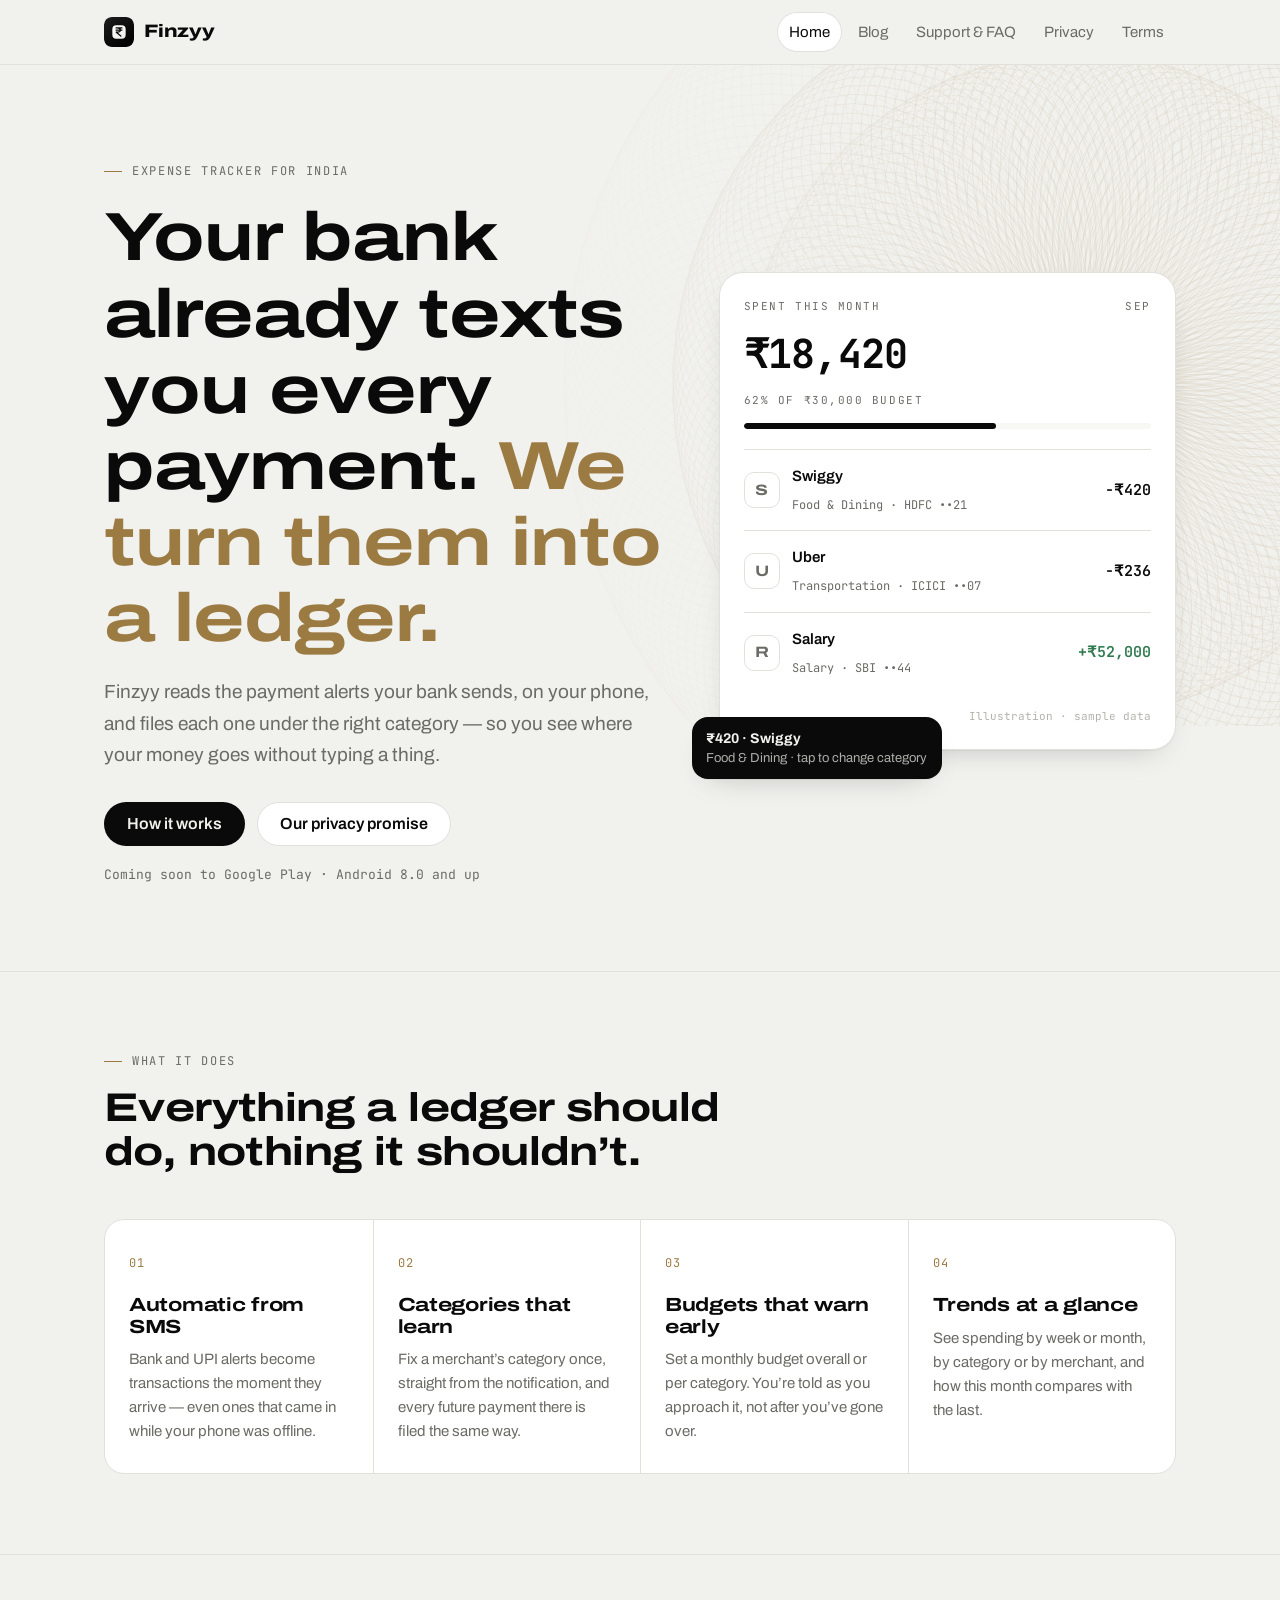
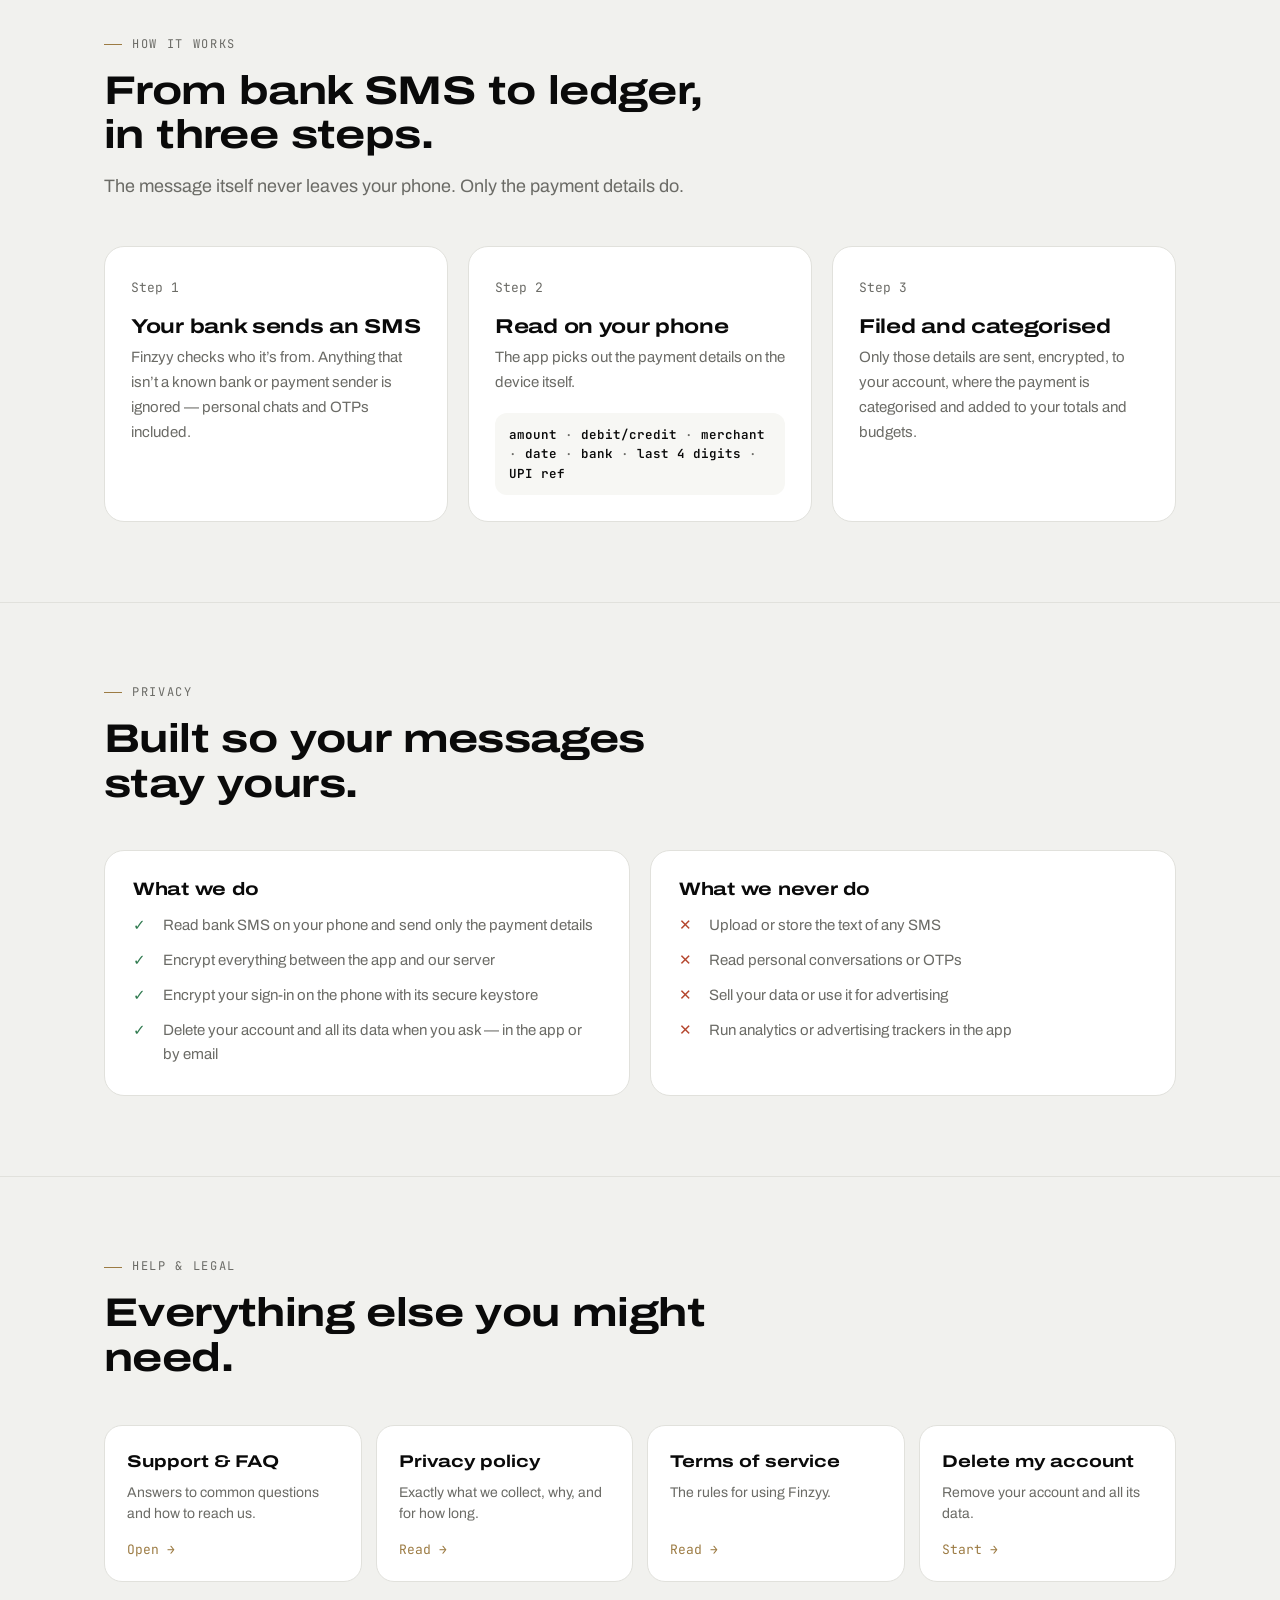
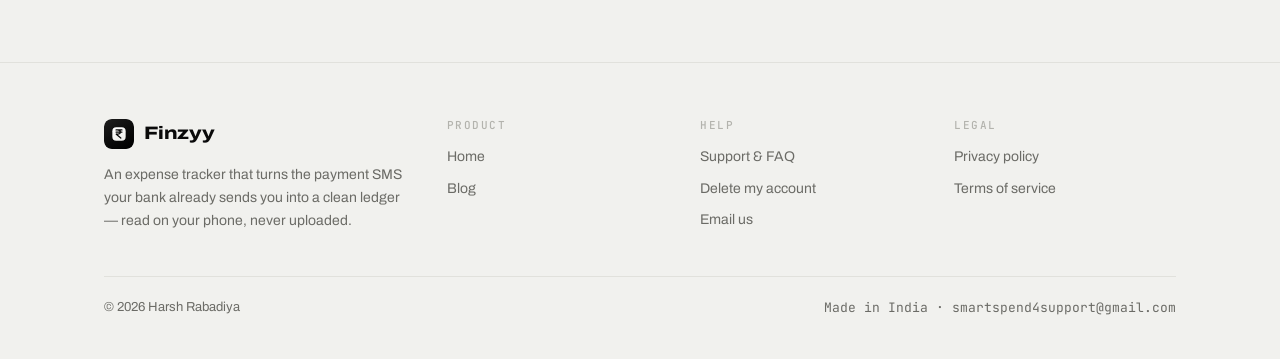
==== commit 16d14994: "Rename the app from SmartSpend to Finzyy everywhere a person can read it App: app_name (launcher lab" ====
--- a/docs/index.html
+++ b/docs/index.html
@@ -3,12 +3,12 @@
 <head>
 <meta charset="UTF-8">
 <meta name="viewport" content="width=device-width, initial-scale=1">
-<title>SmartSpend — your bank SMS, turned into a ledger</title>
-<meta name="description" content="SmartSpend reads the payment SMS your bank sends, on your phone, and turns them into a categorised expense ledger. The SMS text never leaves your phone.">
+<title>Finzyy — your bank SMS, turned into a ledger</title>
+<meta name="description" content="Finzyy reads the payment SMS your bank sends, on your phone, and turns them into a categorised expense ledger. The SMS text never leaves your phone.">
 <meta name="theme-color" content="#000000" media="(prefers-color-scheme: dark)">
 <meta name="theme-color" content="#F1F1EE" media="(prefers-color-scheme: light)">
-<meta property="og:title" content="SmartSpend — your bank SMS, turned into a ledger">
-<meta property="og:description" content="SmartSpend reads the payment SMS your bank sends, on your phone, and turns them into a categorised expense ledger. The SMS text never leaves your phone.">
+<meta property="og:title" content="Finzyy — your bank SMS, turned into a ledger">
+<meta property="og:description" content="Finzyy reads the payment SMS your bank sends, on your phone, and turns them into a categorised expense ledger. The SMS text never leaves your phone.">
 <meta property="og:image" content="assets/logo.svg">
 <link rel="icon" href="assets/logo.svg" type="image/svg+xml">
 <link rel="preconnect" href="https://fonts.googleapis.com"><link rel="preconnect" href="https://fonts.gstatic.com" crossorigin><link href="https://fonts.googleapis.com/css2?family=Archivo:wdth,wght@62..125,400..800&family=JetBrains+Mono:wght@400;500&display=swap" rel="stylesheet">
@@ -18,7 +18,7 @@
 <a class="skip" href="#main">Skip to content</a>
 <header class="site-header">
   <div class="wrap">
-    <a class="brand" href="index.html"><img src="assets/logo.svg" alt="" width="30" height="30"><span>SmartSpend</span></a>
+    <a class="brand" href="index.html"><img src="assets/logo.svg" alt="" width="30" height="30"><span>Finzyy</span></a>
     <nav class="nav" aria-label="Main"><a href="index.html" aria-current="page">Home</a><a href="blog/index.html">Blog</a><a href="support.html">Support & FAQ</a><a href="privacy-policy.html">Privacy</a><a href="terms.html">Terms</a></nav>
   </div>
 </header>
@@ -29,14 +29,14 @@
     <div>
       <span class="eyebrow">Expense tracker for India</span>
       <h1>Your bank already texts you every payment. <em>We turn them into a ledger.</em></h1>
-      <p class="lead">SmartSpend reads the payment alerts your bank sends, on your phone, and files each one under the right category &mdash; so you see where your money goes without typing a thing.</p>
+      <p class="lead">Finzyy reads the payment alerts your bank sends, on your phone, and files each one under the right category &mdash; so you see where your money goes without typing a thing.</p>
       <div class="actions">
         <a class="btn btn-primary" href="blog/how-smartspend-reads-bank-sms.html">How it works</a>
         <a class="btn btn-ghost" href="privacy-policy.html">Our privacy promise</a>
       </div>
       <p class="note mono">Coming soon to Google Play &middot; Android 8.0 and up</p>
     </div>
-    <div class="ledger" role="img" aria-label="Illustration of the SmartSpend home screen: this month's spending and three recent payments">
+    <div class="ledger" role="img" aria-label="Illustration of the Finzyy home screen: this month's spending and three recent payments">
       <div class="top"><span class="label mono">Spent this month</span><span class="label mono">Sep</span></div>
       <div class="total mono">&#8377;18,420</div>
       <div class="label mono">62% of &#8377;30,000 budget</div>
@@ -65,7 +65,7 @@
 <section class="section"><div class="wrap">
   <div class="section-head"><span class="eyebrow">How it works</span><h2>From bank SMS to ledger, in three steps.</h2><p>The message itself never leaves your phone. Only the payment details do.</p></div>
   <div class="steps">
-    <div class="step"><span class="num mono">Step 1</span><h3>Your bank sends an SMS</h3><p>SmartSpend checks who it&rsquo;s from. Anything that isn&rsquo;t a known bank or payment sender is ignored &mdash; personal chats and OTPs included.</p></div>
+    <div class="step"><span class="num mono">Step 1</span><h3>Your bank sends an SMS</h3><p>Finzyy checks who it&rsquo;s from. Anything that isn&rsquo;t a known bank or payment sender is ignored &mdash; personal chats and OTPs included.</p></div>
     <div class="step"><span class="num mono">Step 2</span><h3>Read on your phone</h3><p>The app picks out the payment details on the device itself.</p><div class="flow mono"><b>amount</b> &middot; <b>debit/credit</b> &middot; <b>merchant</b> &middot; <b>date</b> &middot; <b>bank</b> &middot; <b>last 4 digits</b> &middot; <b>UPI ref</b></div></div>
     <div class="step"><span class="num mono">Step 3</span><h3>Filed and categorised</h3><p>Only those details are sent, encrypted, to your account, where the payment is categorised and added to your totals and budgets.</p></div>
   </div>
@@ -94,7 +94,7 @@
   <div class="link-grid">
     <a class="link-card" href="support.html"><b>Support &amp; FAQ</b><span>Answers to common questions and how to reach us.</span><span class="arrow mono">Open &rarr;</span></a>
     <a class="link-card" href="privacy-policy.html"><b>Privacy policy</b><span>Exactly what we collect, why, and for how long.</span><span class="arrow mono">Read &rarr;</span></a>
-    <a class="link-card" href="terms.html"><b>Terms of service</b><span>The rules for using SmartSpend.</span><span class="arrow mono">Read &rarr;</span></a>
+    <a class="link-card" href="terms.html"><b>Terms of service</b><span>The rules for using Finzyy.</span><span class="arrow mono">Read &rarr;</span></a>
     <a class="link-card" href="delete-account.html"><b>Delete my account</b><span>Remove your account and all its data.</span><span class="arrow mono">Start &rarr;</span></a>
   </div>
 </div></section>
@@ -103,8 +103,8 @@
   <div class="wrap">
     <div class="foot">
       <div>
-        <a class="brand" href="index.html"><img src="assets/logo.svg" alt="" width="30" height="30"><span>SmartSpend</span></a>
-        <p>An expense tracker that turns the payment SMS your bank already sends you into a clean ledger &mdash; the text of your messages is read on your phone and never uploaded.</p>
+        <a class="brand" href="index.html"><img src="assets/logo.svg" alt="" width="30" height="30"><span>Finzyy</span></a>
+        <p>An expense tracker that turns the payment SMS your bank already sends you into a clean ledger &mdash; read on your phone, never uploaded.</p>
       </div>
       <div><h3>Product</h3><ul><li><a href="index.html">Home</a></li><li><a href="blog/index.html">Blog</a></li></ul></div>
       <div><h3>Help</h3><ul><li><a href="support.html">Support &amp; FAQ</a></li><li><a href="delete-account.html">Delete my account</a></li><li><a href="mailto:smartspend4support@gmail.com">Email us</a></li></ul></div>
--- a/docs/assets/site.css
+++ b/docs/assets/site.css
@@ -1,4 +1,4 @@
-/* SmartSpend site — the app's "Ledger" look: ink and paper, one gold accent, wide display
+/* Finzyy site — the app's "Ledger" look: ink and paper, one gold accent, wide display
    type, monospaced figures, hairline rules. Colours are the app's own tokens (Color.kt). */
 
 :root {
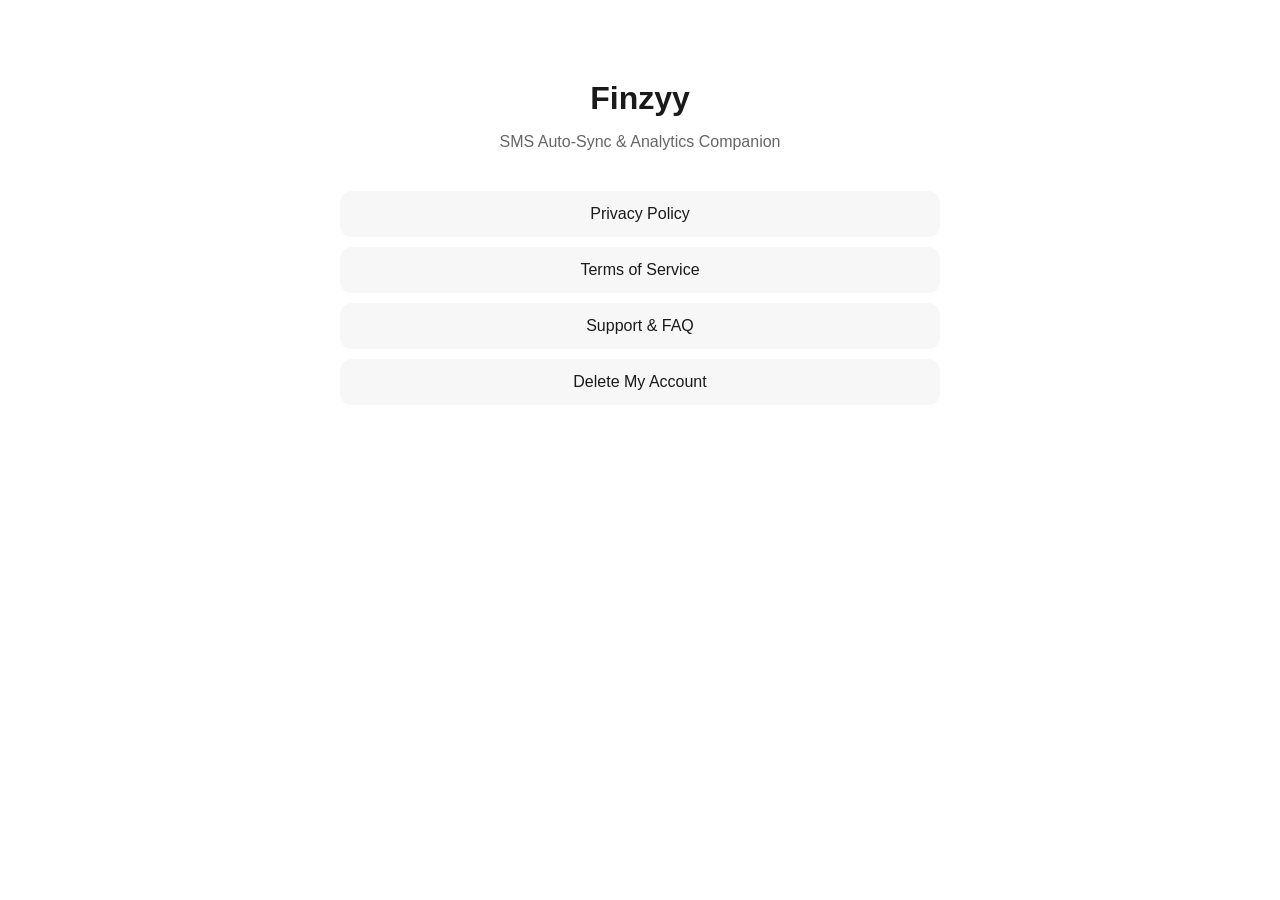
==== commit cd6a737a: "Rename to Finzyy, slim the profile, fix dead site links, add Crashlytics - App name is Finzyy everyw" ====
--- a/docs/index.html
+++ b/docs/index.html
@@ -2,116 +2,24 @@
 <html lang="en">
 <head>
 <meta charset="UTF-8">
-<meta name="viewport" content="width=device-width, initial-scale=1">
-<title>Finzyy — your bank SMS, turned into a ledger</title>
-<meta name="description" content="Finzyy reads the payment SMS your bank sends, on your phone, and turns them into a categorised expense ledger. The SMS text never leaves your phone.">
-<meta name="theme-color" content="#000000" media="(prefers-color-scheme: dark)">
-<meta name="theme-color" content="#F1F1EE" media="(prefers-color-scheme: light)">
-<meta property="og:title" content="Finzyy — your bank SMS, turned into a ledger">
-<meta property="og:description" content="Finzyy reads the payment SMS your bank sends, on your phone, and turns them into a categorised expense ledger. The SMS text never leaves your phone.">
-<meta property="og:image" content="assets/logo.svg">
-<link rel="icon" href="assets/logo.svg" type="image/svg+xml">
-<link rel="preconnect" href="https://fonts.googleapis.com"><link rel="preconnect" href="https://fonts.gstatic.com" crossorigin><link href="https://fonts.googleapis.com/css2?family=Archivo:wdth,wght@62..125,400..800&family=JetBrains+Mono:wght@400;500&display=swap" rel="stylesheet">
-<link rel="stylesheet" href="assets/site.css">
+<meta name="viewport" content="width=device-width, initial-scale=1.0">
+<title>Finzyy</title>
+<style>
+  body { font-family: -apple-system, BlinkMacSystemFont, "Segoe UI", Roboto, sans-serif; max-width: 600px; margin: 80px auto; padding: 0 20px; text-align: center; color: #1a1a1a; }
+  h1 { font-size: 32px; margin-bottom: 8px; }
+  p.tagline { color: #666; margin-bottom: 40px; }
+  .links a { display: block; padding: 14px; margin: 10px 0; background: #f7f7f8; border-radius: 12px; text-decoration: none; color: #1a1a1a; font-weight: 500; }
+  .links a:hover { background: #eee; }
+</style>
 </head>
 <body>
-<a class="skip" href="#main">Skip to content</a>
-<header class="site-header">
-  <div class="wrap">
-    <a class="brand" href="index.html"><img src="assets/logo.svg" alt="" width="30" height="30"><span>Finzyy</span></a>
-    <nav class="nav" aria-label="Main"><a href="index.html" aria-current="page">Home</a><a href="blog/index.html">Blog</a><a href="support.html">Support & FAQ</a><a href="privacy-policy.html">Privacy</a><a href="terms.html">Terms</a></nav>
+  <h1>Finzyy</h1>
+  <p class="tagline">SMS Auto-Sync &amp; Analytics Companion</p>
+  <div class="links">
+    <a href="privacy-policy.html">Privacy Policy</a>
+    <a href="terms.html">Terms of Service</a>
+    <a href="support.html">Support &amp; FAQ</a>
+    <a href="delete-account.html">Delete My Account</a>
   </div>
-</header>
-<main id="main">
-<section class="hero">
-  <svg class="guilloche" viewBox="0 0 1200 620" preserveAspectRatio="xMaxYMid slice" aria-hidden="true"><defs><linearGradient id="fade" x1="0" x2="1"><stop offset=".35" stop-color="#fff" stop-opacity="0"/><stop offset=".75" stop-color="#fff"/></linearGradient><mask id="m"><rect width="1200" height="620" fill="url(#fade)"/></mask></defs><g fill="none" stroke="currentColor" stroke-width=".6" mask="url(#m)"><path d="M1389.8,300.0 L1387.2,275.7 L1379.4,252.3 L1366.8,230.5 L1349.6,211.0 L1328.3,194.7 L1303.4,181.9 L1275.6,173.4 L1245.7,169.4 L1214.3,170.2 L1182.4,175.9 L1150.7,186.6 L1120.1,202.1 L1091.4,222.1 L1065.3,246.2 L1042.4,273.9 L1023.3,304.6 L1008.5,337.6 L998.3,372.1 L992.8,407.3 L992.2,442.4 L996.5,476.5 L1005.2,508.8 L1018.3,538.7 L1035.1,565.3 L1055.2,588.1 L1077.8,606.5 L1102.3,620.2 L1127.8,629.0 L1153.7,632.6 L1178.9,631.1 L1202.7,624.6 L1224.4,613.4 L1243.2,597.9 L1258.5,578.6 L1269.7,556.1 L1276.4,531.1 L1278.3,504.4 L1275.1,476.7 L1266.8,449.0 L1253.6,422.0 L1235.5,396.5 L1213.1,373.2 L1186.6,353.0 L1156.8,336.2 L1124.3,323.6 L1089.7,315.4 L1054.0,311.8 L1017.9,313.1 L982.3,319.2 L947.9,330.0 L915.6,345.1 L886.1,364.3 L860.1,386.8 L838.0,412.2 L820.5,439.8 L807.7,468.7 L799.8,498.1 L797.0,527.3 L799.2,555.4 L806.0,581.7 L817.3,605.3 L832.6,625.6 L851.2,641.9 L872.5,653.9 L895.8,661.0 L920.2,663.1 L945.1,660.1 L969.6,651.9 L992.7,638.7 L1013.9,620.9 L1032.3,598.7 L1047.4,572.8 L1058.5,543.7 L1065.3,512.3 L1067.4,479.1 L1064.7,445.1 L1057.0,411.1 L1044.6,377.9 L1027.6,346.4 L1006.4,317.1 L981.4,291.0 L953.3,268.4 L922.7,250.1 L890.3,236.2 L857.0,227.2 L823.5,223.0 L790.7,223.7 L759.5,229.2 L730.5,239.1 L704.5,253.0 L682.2,270.5 L664.1,290.8 L650.6,313.3 L642.0,337.3 L638.6,361.9 L640.4,386.3 L647.2,409.7 L659.0,431.2 L675.2,450.3 L695.4,466.1 L719.1,478.0 L745.6,485.7 L774.1,488.8 L803.9,486.9 L834.1,480.0 L863.9,468.2 L892.5,451.6 L919.1,430.4 L943.1,405.2 L963.6,376.4 L980.3,344.7 L992.7,310.8 L1000.5,275.5 L1003.5,239.5 L1001.7,203.8 L995.1,169.2 L984.0,136.4 L968.8,106.2 L949.8,79.3 L927.8,56.2 L903.4,37.5 L877.3,23.6 L850.3,14.7 L823.2,10.8 L796.8,12.0 L772.1,18.1 L749.6,28.9 L730.2,43.8 L714.5,62.4 L702.9,84.0 L696.0,108.0 L694.0,133.5 L697.1,159.7 L705.3,185.9 L718.5,211.2 L736.5,234.9 L759.0,256.1 L785.3,274.2 L814.9,288.6 L847.2,298.9 L881.5,304.7 L916.8,305.7 L952.3,301.9 L987.4,293.3 L1021.0,280.0 L1052.5,262.4 L1081.2,241.0 L1106.3,216.1 L1127.4,188.6 L1144.0,159.0 L1155.9,128.2 L1162.8,96.9 L1164.8,66.1 L1161.8,36.5 L1154.3,9.0 L1142.4,-15.8 L1126.8,-37.2 L1108.0,-54.5 L1086.6,-67.4 L1063.4,-75.4 L1039.2,-78.3 L1014.9,-76.0 L991.1,-68.6 L968.8,-56.2 L948.7,-39.2 L931.5,-18.0 L917.9,7.0 L908.2,34.9 L903.1,65.2 L902.7,97.0 L907.2,129.6 L916.6,162.1 L930.9,193.6 L949.7,223.4 L972.7,250.8 L999.4,275.0 L1029.1,295.6 L1061.3,311.9 L1095.2,323.7 L1129.9,330.7 L1164.6,332.9 L1198.5,330.2 L1230.8,322.9 L1260.7,311.2 L1287.5,295.6 L1310.6,276.7 L1329.5,255.0 L1343.6,231.3 L1352.8,206.4 L1356.9,181.0 L1355.8,156.0 L1349.7,132.2 L1338.8,110.4 L1323.5,91.4 L1304.3,75.7 L1281.8,63.9 L1256.6,56.6 L1229.5,54.1 L1201.3,56.5 L1172.8,64.0 L1144.9,76.5 L1118.3,93.8 L1093.9,115.6 L1072.2,141.4 L1054.0,170.8 L1039.8,203.0 L1029.9,237.3 L1024.7,272.9 L1024.3,309.1 L1028.7,344.9 L1037.8,379.6 L1051.4,412.4 L1069.0,442.5 L1090.2,469.2 L1114.3,492.0 L1140.8,510.5 L1168.7,524.2 L1197.4,532.9 L1226.1,536.5 L1253.7,535.2 L1279.7,529.1 L1303.2,518.4 L1323.5,503.7 L1340.0,485.5 L1352.2,464.4 L1359.7,441.1 L1362.2,416.5 L1359.6,391.3 L1351.8,366.4 L1339.0,342.5 L1321.4,320.5 L1299.5,301.0 L1273.7,284.8 L1244.6,272.4 L1213.0,264.3 L1179.6,260.7 L1145.2,261.9 L1110.6,268.1 L1076.7,279.0 L1044.2,294.6 L1014.0,314.4 L986.7,338.1 L963.0,365.0 L943.3,394.6 L928.1,426.1 L917.7,458.7 L912.2,491.5 L911.6,523.9 L915.8,554.9 L924.5,583.7 L937.4,609.7 L953.9,632.1 L973.4,650.4 L995.4,664.2 L1018.9,673.0 L1043.2,676.8 L1067.6,675.3 L1091.1,668.8 L1113.0,657.3 L1132.5,641.3 L1148.9,621.1 L1161.7,597.3 L1170.2,570.6 L1174.2,541.7 L1173.4,511.4 L1167.6,480.5 L1156.8,449.8 L1141.2,420.1 L1121.0,392.3 L1096.7,367.1 L1068.7,345.1 L1037.7,326.8 L1004.4,312.8 L969.5,303.4 L933.8,298.7 L898.3,298.9 L863.6,303.9 L830.6,313.4 L800.2,327.2 L772.9,344.7 L749.4,365.5 L730.1,388.9 L715.6,414.1 L706.0,440.4 L701.6,467.0 L702.2,492.9 L707.8,517.5 L718.1,539.9 L732.7,559.5 L751.1,575.5 L772.7,587.4 L796.8,594.8 L822.6,597.3 L849.4,594.8 L876.2,587.2 L902.4,574.5 L927.0,557.1 L949.4,535.1 L968.8,509.2 L984.6,479.8 L996.5,447.6 L1003.8,413.4 L1006.5,378.0 L1004.3,342.1 L997.4,306.7 L985.7,272.4 L969.7,240.2 L949.7,210.8 L926.2,184.7 L899.8,162.6 L871.3,144.9 L841.4,132.0 L810.9,124.0 L780.7,120.9 L751.5,122.9 L724.2,129.5 L699.5,140.5 L678.1,155.4 L660.7,173.7 L647.6,194.7 L639.3,217.7 L636.1,241.9 L638.0,266.4 L645.1,290.5 L657.2,313.3 L674.0,334.1 L695.2,352.2 L720.1,366.9 L748.2,377.6 L778.7,384.0 L811.0,385.7 L844.1,382.5 L877.3,374.4 L909.7,361.4 L940.6,343.9 L969.1,322.1 L994.6,296.6 L1016.5,267.8 L1034.3,236.5 L1047.6,203.4 L1056.1,169.3 L1059.8,135.0 L1058.6,101.4 L1052.7,69.2 L1042.4,39.3 L1028.0,12.4 L1010.2,-11.0 L989.4,-30.1 L966.5,-44.6 L942.1,-54.2 L917.2,-58.7 L892.4,-58.1 L868.6,-52.3 L846.7,-41.7 L827.3,-26.6 L811.2,-7.5 L798.9,15.1 L790.8,40.6 L787.5,68.0 L789.1,96.8 L795.8,126.0 L807.4,154.8 L823.9,182.4 L844.9,208.1 L870.1,231.0 L898.8,250.7 L930.5,266.5 L964.5,278.0 L999.9,284.9 L1036.1,287.0 L1072.0,284.3 L1106.9,276.9 L1140.1,264.9 L1170.6,248.8 L1198.0,229.0 L1221.5,206.1 L1240.7,180.8 L1255.1,153.8 L1264.7,125.9 L1269.1,97.9 L1268.5,70.6 L1263.1,44.9 L1253.0,21.5 L1238.8,1.2 L1220.9,-15.5 L1200.0,-28.0 L1176.7,-35.8 L1151.9,-38.7 L1126.3,-36.5 L1100.8,-29.2 L1076.2,-16.8 L1053.3,0.4 L1032.8,22.0 L1015.4,47.6 L1001.7,76.6 L992.1,108.2 L987.0,141.8 L986.8,176.6 L991.3,211.7 L1000.7,246.2 L1014.8,279.5 L1033.2,310.6 L1055.5,338.9 L1081.2,363.8 L1109.6,384.7 L1140.1,401.1 L1171.9,412.8 L1204.1,419.6 L1235.9,421.5 L1266.6,418.5 L1295.2,410.9 L1321.1,399.0 L1343.6,383.4 L1362.1,364.5 L1376.1,343.2 L1385.2,320.0 L1389.3,295.9 L1388.2,271.5 L1381.9,247.8 L1370.7,225.6 L1354.8,205.6 L1334.7,188.5 L1310.9,174.9 L1284.0,165.4 L1254.7,160.4 L1223.9,160.1 L1192.3,164.8 L1160.8,174.4 L1130.2,188.9 L1101.2,208.0 L1074.7,231.3 L1051.3,258.4 L1031.6,288.6 L1016.0,321.2 L1004.9,355.6 L998.6,390.8 L997.2,426.1 L1000.6,460.7 L1008.6,493.7 L1020.9,524.4 L1037.1,551.9 L1056.7,575.9 L1079.0,595.5 L1103.4,610.6 L1129.0,620.7 L1155.0,625.7 L1180.6,625.6 L1205.0,620.4 L1227.5,610.5 L1247.2,596.2 L1263.5,578.0 L1275.8,556.4 L1283.7,532.2 L1286.9,506.0 L1285.0,478.8 L1278.0,451.3 L1266.0,424.3 L1249.2,398.6 L1227.8,375.1 L1202.3,354.3 L1173.3,337.0 L1141.4,323.7 L1107.3,314.7 L1071.8,310.4 L1035.8,310.8 L1000.0,316.1 L965.3,326.1 L932.5,340.6 L902.4,359.1 L875.5,381.2 L852.5,406.3 L833.8,433.7 L819.9,462.7 L810.9,492.4 L806.9,522.0 L807.8,550.7 L813.6,577.8 L823.9,602.3 L838.1,623.7 L855.9,641.3 L876.6,654.6 L899.4,663.1 L923.6,666.7 L948.4,665.1 L972.8,658.4 L996.3,646.6 L1017.8,630.0 L1036.8,609.1 L1052.5,584.2 L1064.4,556.1 L1072.1,525.3 L1075.1,492.7 L1073.3,459.1 L1066.6,425.2 L1055.1,392.0 L1038.9,360.2 L1018.4,330.6 L994.1,303.8 L966.4,280.6 L936.1,261.5 L903.8,246.7 L870.4,236.7 L836.6,231.6 L803.4,231.4 L771.4,235.9 L741.6,245.0 L714.6,258.2 L691.1,275.0 L671.8,294.8 L656.9,317.0 L646.9,340.8 L642.1,365.5 L642.4,390.1 L647.8,413.8 L658.1,436.0 L673.0,455.7 L692.1,472.3 L714.8,485.3 L740.4,494.1 L768.2,498.2 L797.5,497.5 L827.4,491.8 L857.1,481.1 L885.7,465.5 L912.6,445.4 L936.9,421.0 L958.0,392.9 L975.4,361.8 L988.5,328.3 L997.1,293.2 L1000.9,257.3 L999.9,221.3 L994.1,186.3 L983.7,152.9 L969.1,121.9 L950.7,94.1 L929.1,70.0 L904.9,50.2 L878.8,35.0 L851.7,24.7 L824.3,19.6 L797.5,19.5 L772.0,24.3 L748.7,33.9 L728.3,47.7 L711.5,65.3 L698.7,86.1 L690.5,109.4 L687.1,134.4 L688.8,160.3 L695.7,186.4 L707.6,211.8 L724.3,235.6 L745.6,257.2 L770.9,275.9 L799.7,290.9 L831.3,302.0 L865.0,308.6 L900.0,310.4 L935.4,307.5 L970.5,299.7 L1004.5,287.2 L1036.4,270.3 L1065.7,249.4 L1091.6,225.0 L1113.6,197.7 L1131.2,168.3 L1144.1,137.4 L1152.1,105.9 L1155.1,74.6 L1153.3,44.4 L1146.7,16.0 L1135.8,-9.8 L1121.0,-32.3 L1102.8,-50.9 L1082.0,-65.1 L1059.1,-74.5 L1035.1,-78.9 L1010.8,-78.1 L986.8,-72.2 L964.2,-61.2 L943.6,-45.5 L925.7,-25.5 L911.3,-1.6 L900.8,25.4 L894.6,55.0 L893.2,86.2 L896.7,118.4 L905.1,150.7 L918.4,182.3 L936.3,212.3 L958.5,240.0 L984.6,264.8 L1013.8,286.0 L1045.7,303.1 L1079.4,315.7 L1114.1,323.6 L1149.1,326.6 L1183.5,324.8 L1216.4,318.3 L1247.1,307.4 L1274.9,292.5 L1299.2,274.1 L1319.2,252.8 L1334.7,229.3 L1345.3,204.4 L1350.8,178.9 L1351.2,153.6 L1346.4,129.3 L1336.9,106.8 L1322.8,86.9 L1304.7,70.2 L1283.1,57.4 L1258.7,48.9 L1232.3,45.2 L1204.5,46.3 L1176.3,52.6 L1148.5,63.8 L1121.8,80.0 L1097.1,100.7 L1075.0,125.6 L1056.3,154.1 L1041.4,185.7 L1030.8,219.5 L1024.8,254.9 L1023.5,291.0 L1027.1,327.0 L1035.5,362.0 L1048.3,395.3 L1065.3,426.1 L1086.0,453.7 L1109.9,477.5 L1136.1,497.0 L1164.1,511.9 L1193.0,521.8 L1222.0,526.7 L1250.2,526.6 L1277.0,521.6 L1301.4,512.1 L1322.7,498.4 L1340.4,481.0 L1353.9,460.6 L1362.8,437.9 L1366.7,413.7 L1365.5,388.7 L1359.2,363.8 L1347.7,339.7 L1331.5,317.4 L1310.7,297.4 L1286.0,280.6 L1257.9,267.5 L1227.0,258.5 L1194.2,254.1 L1160.1,254.4 L1125.7,259.6 L1091.7,269.7 L1059.1,284.4 L1028.4,303.5 L1000.6,326.6 L976.1,353.1 L955.7,382.4 L939.6,413.7 L928.2,446.4 L921.7,479.5 L920.1,512.3 L923.3,544.0 L931.1,573.6 L943.2,600.6 L959.0,624.2 L978.0,643.7 L999.5,658.9 L1022.9,669.2 L1047.2,674.4 L1071.6,674.4 L1095.4,669.3 L1117.8,659.3 L1137.9,644.5 L1155.2,625.5 L1168.8,602.8 L1178.4,577.0 L1183.5,548.8 L1183.7,519.1 L1179.0,488.5 L1169.3,458.0 L1154.8,428.3 L1135.6,400.3 L1112.1,374.7 L1084.9,352.2 L1054.4,333.3 L1021.5,318.6 L986.8,308.3 L951.2,302.8 L915.4,302.2 L880.3,306.3 L846.8,315.1 L815.5,328.2 L787.3,345.2 L762.7,365.5 L742.3,388.6 L726.5,413.7 L715.6,440.1 L709.8,466.9 L709.1,493.3 L713.4,518.5 L722.5,541.7 L735.9,562.2 L753.3,579.2 L774.0,592.3 L797.3,601.0 L822.6,604.9 L849.0,603.7 L875.6,597.4 L901.8,586.1 L926.6,569.8 L949.3,549.0 L969.2,524.1 L985.6,495.6 L998.1,464.1 L1006.3,430.4 L1009.8,395.3 L1008.5,359.6 L1002.3,324.0 L991.5,289.5 L976.1,256.9 L956.7,226.8 L933.6,199.9 L907.6,176.9 L879.2,158.2 L849.3,144.2 L818.6,135.1 L787.9,130.9 L758.1,131.7 L730.0,137.3 L704.4,147.3 L681.9,161.4 L663.2,178.9 L648.8,199.3 L639.1,221.9 L634.4,245.8 L634.9,270.2 L640.5,294.4 L651.2,317.6 L666.7,338.8 L686.6,357.5 L710.4,372.8 L737.5,384.4 L767.3,391.7 L799.0,394.4 L831.7,392.2 L864.7,385.0 L897.2,373.1 L928.2,356.4 L957.1,335.4 L983.1,310.5 L1005.7,282.2 L1024.2,251.2 L1038.4,218.3 L1047.8,184.1 L1052.4,149.6 L1052.1,115.5 L1047.1,82.7 L1037.5,52.0 L1023.9,24.1 L1006.6,-0.3 L986.3,-20.7 L963.6,-36.6 L939.4,-47.6 L914.4,-53.5 L889.3,-54.3 L865.1,-50.0 L842.6,-40.7 L822.5,-26.9 L805.4,-8.9 L792.1,12.7 L782.9,37.3 L778.4,64.0 L778.8,92.3 L784.2,121.2 L794.7,149.8 L810.0,177.5 L830.0,203.4 L854.2,226.8 L882.2,247.0 L913.3,263.4 L946.8,275.6 L982.0,283.3 L1018.0,286.3 L1054.1,284.4 L1089.4,277.7 L1123.0,266.5 L1154.3,251.0 L1182.5,231.7 L1207.0,209.2 L1227.3,184.1 L1243.0,157.1 L1253.8,129.1 L1259.5,100.7 L1260.2,72.9 L1255.9,46.5 L1247.0,22.3 L1233.8,0.9 L1216.8,-16.9 L1196.7,-30.6 L1174.1,-39.8 L1149.7,-44.1 L1124.4,-43.3 L1099.0,-37.4 L1074.3,-26.4 L1051.2,-10.5 L1030.2,9.9 L1012.3,34.5 L997.8,62.5 L987.5,93.4 L981.6,126.5 L980.4,160.8 L984.1,195.7 L992.7,230.3 L1005.9,263.8 L1023.6,295.3 L1045.3,324.2 L1070.5,349.8 L1098.7,371.5 L1129.0,388.8 L1160.8,401.5 L1193.3,409.4 L1225.6,412.3 L1256.8,410.3 L1286.3,403.6 L1313.2,392.6 L1336.8,377.8 L1356.5,359.5 L1371.8,338.6 L1382.4,315.8 L1388.0,291.8 L1388.3,267.4 L1383.6,243.5 L1373.7,220.8 L1359.2,200.2 L1340.3,182.4 L1317.5,168.0 L1291.6,157.5 L1263.1,151.5 L1232.9,150.2 L1201.7,153.8 L1170.3,162.3 L1139.7,175.8 L1110.6,193.9 L1083.7,216.4 L1059.8,242.8 L1039.5,272.4 L1023.2,304.7 L1011.3,338.8 L1004.2,374.0 L1001.9,409.6 L1004.4,444.5 L1011.6,478.1 L1023.2,509.5 L1038.8,538.1 L1057.9,563.0 L1079.9,583.9 L1104.1,600.2 L1129.7,611.7 L1155.9,618.1 L1181.9,619.4 L1206.8,615.6 L1230.0,607.0 L1250.6,593.8 L1267.9,576.7 L1281.3,556.0 L1290.5,532.6 L1294.9,507.1 L1294.3,480.3 L1288.7,453.0 L1278.0,426.1 L1262.3,400.3 L1242.1,376.5 L1217.6,355.3 L1189.4,337.4 L1158.2,323.4 L1124.7,313.7 L1089.5,308.5 L1053.6,308.2 L1017.7,312.7 L982.8,321.9 L949.5,335.6 L918.7,353.6 L891.0,375.2 L867.1,400.0 L847.4,427.2 L832.4,456.1 L822.2,486.0 L817.0,516.0 L816.9,545.3 L821.5,573.1 L830.7,598.6 L844.1,621.0 L861.1,639.8 L881.1,654.4 L903.4,664.4 L927.2,669.4 L951.8,669.3 L976.3,664.0 L999.9,653.6 L1021.9,638.4 L1041.4,618.7 L1057.8,594.9 L1070.4,567.7 L1079.0,537.8 L1082.9,505.8 L1082.1,472.5 L1076.3,438.9 L1065.7,405.7 L1050.4,373.7 L1030.7,343.7 L1007.0,316.5 L979.8,292.6 L949.8,272.7 L917.7,257.1 L884.2,246.2 L850.2,240.1 L816.6,238.9 L784.0,242.6 L753.4,250.8 L725.5,263.2 L700.9,279.4 L680.2,298.7 L664.0,320.6 L652.7,344.2 L646.3,368.8 L645.2,393.6 L649.1,417.7 L658.1,440.4 L671.7,460.8 L689.6,478.3 L711.2,492.2 L735.9,502.0 L763.0,507.3 L791.7,507.8 L821.3,503.3 L850.8,493.7 L879.5,479.3 L906.5,460.1 L931.2,436.7 L952.8,409.4 L970.7,378.9 L984.6,345.8 L994.0,311.0 L998.6,275.1 L998.4,239.1 L993.4,203.7 L983.8,169.7 L969.9,138.1 L952.0,109.4 L930.8,84.3 L906.9,63.3 L880.9,46.9 L853.7,35.4 L826.0,28.9 L798.7,27.5 L772.6,31.1 L748.5,39.4 L727.2,52.1 L709.2,68.7 L695.2,88.7 L685.7,111.3 L681.0,135.8 L681.3,161.4 L686.7,187.3 L697.3,212.7 L712.7,236.7 L732.8,258.7 L757.1,277.8 L784.9,293.6 L815.8,305.3 L848.9,312.7 L883.5,315.4 L918.8,313.3 L953.9,306.4 L988.0,294.7 L1020.4,278.5 L1050.2,258.2 L1076.8,234.3 L1099.7,207.4 L1118.2,178.1 L1132.2,147.2 L1141.2,115.5 L1145.4,83.8 L1144.6,53.0 L1139.0,23.8 L1129.0,-3.0 L1115.0,-26.6 L1097.5,-46.4 L1077.2,-62.0 L1054.8,-72.8 L1031.0,-78.6 L1006.6,-79.3 L982.6,-74.9 L959.6,-65.3 L938.5,-51.0 L920.0,-32.2 L904.7,-9.4 L893.3,16.6 L886.2,45.4 L883.8,76.1 L886.2,107.8 L893.6,139.9 L905.9,171.4 L922.9,201.6 L944.3,229.7 L969.6,254.9 L998.3,276.7 L1029.8,294.5 L1063.3,308.0 L1098.1,316.7 L1133.2,320.6 L1168.0,319.7 L1201.5,314.0 L1233.0,303.9 L1261.7,289.6 L1287.0,271.7 L1308.3,250.8 L1325.1,227.6 L1337.0,202.8 L1343.9,177.1 L1345.7,151.5 L1342.4,126.7 L1334.1,103.6 L1321.3,82.9 L1304.3,65.3 L1283.8,51.4 L1260.2,41.8 L1234.4,36.8 L1207.2,36.6 L1179.3,41.6 L1151.6,51.6 L1124.8,66.6 L1099.9,86.2 L1077.4,110.1 L1058.1,137.8 L1042.6,168.6 L1031.3,202.0 L1024.5,237.0 L1022.4,273.0 L1025.2,309.1 L1032.7,344.4 L1044.9,378.1 L1061.3,409.6 L1081.5,438.0 L1104.9,462.7 L1131.0,483.3 L1158.9,499.3 L1188.0,510.4 L1217.3,516.5 L1246.1,517.6 L1273.5,513.8 L1298.8,505.3 L1321.2,492.6 L1340.1,476.1 L1354.8,456.5 L1365.1,434.4 L1370.4,410.5 L1370.7,385.8 L1365.7,360.9 L1355.7,336.7 L1340.8,314.1 L1321.3,293.7 L1297.7,276.2 L1270.5,262.4 L1240.4,252.6 L1208.2,247.3 L1174.6,246.7 L1140.4,251.0 L1106.4,260.2 L1073.6,274.1 L1042.6,292.4 L1014.3,314.9 L989.2,340.8 L967.9,369.8 L950.9,401.0 L938.6,433.6 L931.1,467.0 L928.5,500.2 L930.8,532.4 L937.7,562.9 L949.0,590.8 L964.1,615.4 L982.5,636.3 L1003.7,652.7 L1026.7,664.4 L1050.9,671.1 L1075.5,672.6 L1099.6,669.0 L1122.4,660.3 L1143.2,646.9 L1161.2,629.1 L1175.7,607.5 L1186.3,582.7 L1192.4,555.3 L1193.8,526.1 L1190.3,495.9 L1181.7,465.6 L1168.2,436.0 L1150.0,407.8 L1127.5,381.9 L1101.0,358.9 L1071.2,339.4 L1038.7,323.9 L1004.2,312.9 L968.7,306.6 L932.8,305.1 L897.4,308.4 L863.3,316.4 L831.3,328.8 L802.2,345.3 L776.6,365.2 L755.1,387.9 L738.0,412.9 L725.8,439.3 L718.7,466.3 L716.6,493.1 L719.6,518.9 L727.4,542.8 L739.7,564.2 L756.0,582.3 L775.8,596.6 L798.4,606.5 L823.1,611.7 L849.1,611.9 L875.5,607.0 L901.6,597.0 L926.5,582.0 L949.5,562.4 L969.9,538.5 L987.0,510.9 L1000.2,480.2 L1009.1,447.1 L1013.4,412.3 L1012.9,376.8 L1007.6,341.2 L997.5,306.5 L982.9,273.5 L964.1,242.8 L941.6,215.2 L915.9,191.4 L887.7,171.7 L857.8,156.6 L826.9,146.4 L795.8,141.1 L765.5,140.8 L736.6,145.3 L710.1,154.4 L686.5,167.6 L666.6,184.4 L650.8,204.1 L639.7,226.2 L633.6,249.8 L632.6,274.2 L636.7,298.5 L646.0,321.8 L660.1,343.5 L678.8,362.7 L701.5,378.9 L727.6,391.2 L756.6,399.4 L787.6,403.1 L819.9,401.9 L852.7,395.8 L885.1,384.8 L916.3,369.0 L945.5,348.8 L972.0,324.6 L995.1,296.9 L1014.4,266.3 L1029.4,233.5 L1039.7,199.4 L1045.2,164.7 L1045.8,130.2 L1041.6,96.9 L1032.9,65.4 L1019.9,36.6 L1003.3,11.0 L983.4,-10.6 L961.1,-27.7 L936.9,-40.1 L911.9,-47.5 L886.6,-49.7 L862.0,-46.8 L838.9,-38.9 L818.0,-26.4 L800.1,-9.5 L785.7,11.0 L775.5,34.7 L769.8,60.7 L768.9,88.4 L773.1,116.9 L782.4,145.5 L796.5,173.2 L815.4,199.2 L838.7,223.0 L865.8,243.6 L896.2,260.7 L929.2,273.6 L964.1,282.1 L1000.0,285.9 L1036.1,284.8 L1071.7,278.9 L1105.8,268.4 L1137.7,253.6 L1166.7,234.8 L1192.2,212.7 L1213.6,187.9 L1230.4,161.0 L1242.4,132.8 L1249.4,104.2 L1251.3,75.9 L1248.3,48.9 L1240.5,23.8 L1228.4,1.4 L1212.4,-17.5 L1193.0,-32.5 L1171.0,-43.0 L1147.2,-48.7 L1122.2,-49.4 L1096.9,-44.8 L1072.1,-35.2 L1048.7,-20.7 L1027.4,-1.4 L1008.9,22.0 L993.8,49.0 L982.7,79.1 L976.0,111.5 L973.9,145.5 L976.7,180.2 L984.3,214.7 L996.8,248.3 L1013.7,280.2 L1034.8,309.6 L1059.5,335.8 L1087.3,358.3 L1117.4,376.6 L1149.3,390.3 L1181.9,399.1 L1214.6,403.0 L1246.4,402.0 L1276.6,396.3 L1304.4,386.2 L1329.1,372.1 L1350.1,354.5 L1366.8,334.1 L1378.7,311.6 L1385.7,287.7 L1387.6,263.3 L1384.3,239.2 L1375.9,216.1 L1362.7,195.0 L1345.0,176.5 L1323.4,161.2 L1298.4,149.8 L1270.8,142.8 L1241.1,140.4 L1210.4,142.9 L1179.3,150.4 L1148.7,162.8 L1119.5,179.9 L1092.3,201.5 L1068.0,227.1 L1047.0,256.1 L1030.0,287.9 L1017.4,321.8 L1009.4,357.0 L1006.3,392.7 L1007.9,428.0 L1014.3,462.1 L1025.2,494.2 L1040.2,523.6 L1058.8,549.6 L1080.4,571.7 L1104.4,589.3 L1129.9,602.0 L1156.3,609.8 L1182.6,612.4 L1208.1,610.0 L1232.0,602.7 L1253.4,590.8 L1271.7,574.7 L1286.3,555.0 L1296.6,532.4 L1302.3,507.6 L1303.1,481.2 L1298.7,454.2 L1289.3,427.4 L1274.9,401.5 L1255.9,377.5 L1232.4,355.9 L1205.2,337.5 L1174.7,322.8 L1141.7,312.3 L1107.0,306.4 L1071.3,305.2 L1035.4,308.8 L1000.2,317.3 L966.6,330.3 L935.2,347.6 L906.8,368.7 L882.0,393.1 L861.3,420.1 L845.2,449.0 L833.8,479.1 L827.5,509.4 L826.2,539.3 L829.7,567.7 L837.9,594.1 L850.3,617.6 L866.5,637.6 L885.8,653.5 L907.5,664.8 L931.0,671.3 L955.4,672.6 L980.0,668.8 L1003.8,659.8 L1026.0,646.0 L1046.0,627.5 L1063.1,604.9 L1076.5,578.7 L1085.9,549.6 L1090.8,518.2 L1090.9,485.5 L1086.1,452.1 L1076.5,418.9 L1062.1,386.8 L1043.1,356.6 L1020.1,328.9 L993.5,304.4 L963.9,283.7 L932.0,267.3 L898.5,255.5 L864.4,248.5 L830.3,246.4 L797.2,249.1 L765.8,256.4 L737.0,268.1 L711.3,283.6 L689.5,302.4 L672.0,323.9 L659.2,347.4 L651.4,371.9 L648.8,396.9 L651.4,421.3 L658.9,444.5 L671.2,465.6 L687.9,483.9 L708.4,498.8 L732.2,509.7 L758.5,516.1 L786.6,517.7 L815.8,514.4 L845.1,506.0 L873.7,492.7 L900.9,474.6 L925.9,452.2 L948.0,425.7 L966.5,395.9 L981.1,363.3 L991.2,328.8 L996.6,293.0 L997.3,256.9 L993.1,221.3 L984.2,186.9 L971.0,154.5 L953.7,125.0 L932.9,98.9 L909.3,76.9 L883.4,59.3 L856.2,46.5 L828.3,38.8 L800.6,36.1 L773.9,38.4 L749.0,45.5 L726.7,57.1 L707.6,72.7 L692.4,91.8 L681.6,113.7 L675.5,137.6 L674.4,162.9 L678.5,188.6 L687.7,214.0 L701.8,238.2 L720.7,260.5 L743.8,280.1 L770.7,296.5 L800.7,308.9 L833.2,317.1 L867.4,320.7 L902.4,319.5 L937.5,313.4 L971.8,302.5 L1004.5,287.1 L1034.8,267.5 L1062.1,244.1 L1085.8,217.5 L1105.2,188.4 L1120.2,157.5 L1130.3,125.6 L1135.5,93.6 L1135.7,62.2 L1131.2,32.3 L1122.1,4.7 L1108.9,-20.0 L1092.2,-41.1 L1072.4,-57.9 L1050.4,-70.2 L1026.8,-77.5 L1002.5,-79.7 L978.3,-76.7 L955.0,-68.6 L933.4,-55.6 L914.3,-38.1 L898.3,-16.5 L886.0,8.6 L878.0,36.5 L874.5,66.5 L875.9,97.9 L882.2,129.6 L893.5,161.1 L909.5,191.4 L930.0,219.7 L954.6,245.4 L982.7,267.8 L1013.8,286.3 L1047.0,300.5 L1081.7,310.1 L1117.0,314.9 L1152.1,314.8 L1186.1,310.0 L1218.3,300.6 L1247.9,287.0 L1274.2,269.7 L1296.7,249.2 L1314.7,226.2 L1328.0,201.5 L1336.3,175.8 L1339.5,149.9 L1337.6,124.7 L1330.7,100.9 L1319.1,79.4 L1303.3,60.9 L1283.7,45.9 L1261.0,35.1 L1236.0,28.9 L1209.2,27.5 L1181.7,31.1 L1154.1,39.9 L1127.3,53.6 L1102.2,72.1 L1079.4,95.0 L1059.6,121.7 L1043.4,151.9 L1031.4,184.6 L1023.8,219.3 L1020.9,255.1 L1022.9,291.2 L1029.6,326.7 L1041.0,360.8 L1056.8,392.8 L1076.4,422.0 L1099.5,447.6 L1125.3,469.2 L1153.2,486.3 L1182.3,498.6 L1211.9,505.9 L1241.2,508.2 L1269.3,505.5 L1295.4,498.2 L1318.8,486.5 L1338.9,470.9 L1354.9,452.0 L1366.5,430.5 L1373.3,407.1 L1375.0,382.6 L1371.5,357.8 L1362.9,333.5 L1349.3,310.6 L1331.1,289.7 L1308.6,271.7 L1282.5,257.2 L1253.2,246.6 L1221.7,240.4 L1188.5,238.9 L1154.6,242.2 L1120.8,250.5 L1087.8,263.5 L1056.5,281.1 L1027.7,302.8 L1002.0,328.2 L980.0,356.8 L962.2,387.7 L949.0,420.4 L940.5,453.9 L937.0,487.5 L938.3,520.2 L944.3,551.4 L954.7,580.2 L969.1,606.0 L987.0,628.0 L1007.6,645.8 L1030.4,658.9 L1054.5,667.0 L1079.2,670.0 L1103.6,667.8 L1126.8,660.6 L1148.2,648.5 L1166.9,632.0 L1182.4,611.5 L1193.9,587.6 L1201.2,561.0 L1203.7,532.4 L1201.3,502.7 L1193.9,472.7 L1181.5,443.1 L1164.3,414.8 L1142.7,388.6 L1117.1,365.1 L1087.9,345.1 L1055.9,329.0 L1021.8,317.2 L986.3,310.1 L950.4,307.7 L914.7,310.2 L880.1,317.5 L847.5,329.2 L817.6,345.0 L791.0,364.4 L768.4,386.8 L750.1,411.6 L736.7,438.0 L728.2,465.2 L724.8,492.3 L726.5,518.7 L733.0,543.3 L744.1,565.6 L759.4,584.8 L778.3,600.2 L800.1,611.4 L824.1,617.9 L849.6,619.4 L875.8,615.9 L901.9,607.2 L926.9,593.6 L950.2,575.1 L971.0,552.4 L988.6,525.7 L1002.5,495.8 L1012.2,463.4 L1017.3,429.1 L1017.7,393.8 L1013.2,358.3 L1004.0,323.4 L990.1,290.0 L971.9,258.8 L949.9,230.6 L924.6,205.9 L896.7,185.3 L866.8,169.2 L835.7,157.9 L804.4,151.5 L773.5,150.1 L743.9,153.6 L716.5,161.6 L691.9,173.9 L670.8,189.9 L653.8,209.1 L641.3,230.7 L633.7,254.0 L631.2,278.2 L633.9,302.6 L641.7,326.2 L654.4,348.2 L671.8,368.0 L693.3,384.8 L718.5,398.1 L746.6,407.2 L776.9,411.8 L808.7,411.6 L841.2,406.5 L873.5,396.5 L904.7,381.7 L934.2,362.3 L961.1,338.8 L984.9,311.7 L1004.8,281.5 L1020.6,249.1 L1031.7,215.0 L1038.1,180.2 L1039.6,145.4 L1036.3,111.5 L1028.4,79.3 L1016.2,49.6 L1000.1,23.1 L980.8,0.3 L958.8,-18.2 L934.8,-31.9 L909.7,-40.7 L884.2,-44.3 L859.3,-42.8 L835.6,-36.3 L814.0,-25.1 L795.2,-9.4 L779.8,10.0 L768.5,32.8 L761.6,58.1 L759.5,85.2 L762.4,113.3 L770.4,141.6 L783.4,169.3 L801.2,195.6 L823.4,219.6 L849.6,240.7 L879.3,258.4 L911.7,272.0 L946.2,281.3 L981.9,285.8 L1018.1,285.6 L1053.9,280.5 L1088.4,270.7 L1120.9,256.6 L1150.7,238.4 L1177.0,216.7 L1199.4,192.1 L1217.4,165.4 L1230.6,137.1 L1238.8,108.3 L1242.0,79.6 L1240.1,51.9 L1233.5,26.0 L1222.5,2.7 L1207.4,-17.4 L1188.9,-33.6 L1167.6,-45.4 L1144.2,-52.5 L1119.6,-54.6 L1094.4,-51.5 L1069.6,-43.3 L1046.0,-30.1 L1024.3,-12.1 L1005.3,10.1 L989.6,36.2 L977.7,65.4 L970.1,97.2 L967.2,130.6 L969.0,165.0 L975.8,199.4 L987.4,233.2 L1003.5,265.3 L1023.9,295.2 L1048.1,322.0 L1075.5,345.3 L1105.4,364.4 L1137.2,379.0 L1169.9,388.8 L1202.9,393.7 L1235.3,393.8 L1266.2,389.0 L1294.9,379.8 L1320.7,366.4 L1342.8,349.5 L1360.8,329.6 L1374.2,307.4 L1382.6,283.7 L1386.0,259.3 L1384.1,235.0 L1377.2,211.6 L1365.4,189.9 L1349.0,170.7 L1328.5,154.7 L1304.5,142.3 L1277.7,134.2 L1248.8,130.8 L1218.5,132.2 L1187.7,138.5 L1157.2,149.9 L1127.9,166.0 L1100.5,186.7 L1075.7,211.5 L1054.2,239.8 L1036.5,271.1 L1023.1,304.7 L1014.3,339.8 L1010.3,375.5 L1011.2,411.1 L1016.8,445.7 L1026.9,478.4 L1041.2,508.7 L1059.3,535.7 L1080.5,558.8 L1104.3,577.6 L1129.8,591.7 L1156.2,600.8 L1182.9,604.8 L1208.9,603.7 L1233.4,597.7 L1255.6,587.0 L1274.9,572.1 L1290.6,553.4 L1302.1,531.6 L1309.1,507.4 L1311.2,481.6 L1308.2,454.9 L1300.1,428.2 L1287.0,402.3 L1269.1,378.0 L1246.8,356.1 L1220.5,337.1 L1190.9,321.8 L1158.5,310.6 L1124.2,303.9 L1088.7,301.9 L1052.9,304.7 L1017.6,312.3 L983.6,324.6 L951.7,341.2 L922.6,361.8 L896.9,385.8 L875.3,412.5 L858.1,441.4 L845.7,471.5 L838.3,502.2 L835.8,532.5 L838.2,561.6 L845.3,588.8 L856.8,613.3 L872.1,634.5 L890.7,651.6 L911.9,664.3 L935.0,672.2 L959.3,675.0 L983.7,672.7 L1007.7,665.2 L1030.3,652.7 L1050.8,635.5 L1068.5,614.1 L1082.7,589.0 L1092.9,560.7 L1098.7,530.1 L1099.8,497.8 L1096.0,464.8 L1087.3,431.7 L1073.8,399.6 L1055.7,369.0 L1033.4,340.9 L1007.4,315.9 L978.2,294.5 L946.6,277.3 L913.2,264.6 L879.0,256.7 L844.6,253.7 L811.0,255.5 L778.9,262.0 L749.2,272.8 L722.5,287.7 L699.5,306.0 L680.7,327.1 L666.6,350.3 L657.4,374.8 L653.3,399.9 L654.4,424.6 L660.5,448.3 L671.5,470.0 L687.0,489.2 L706.4,505.0 L729.2,516.9 L754.7,524.4 L782.2,527.3 L810.9,525.2 L839.9,518.0 L868.5,505.9 L895.8,488.9 L921.1,467.4 L943.6,441.8 L962.7,412.7 L977.9,380.8 L988.8,346.6 L995.1,311.0 L996.5,274.9 L993.1,239.0 L985.0,204.2 L972.5,171.3 L955.8,141.0 L935.5,114.0 L912.2,90.9 L886.5,72.2 L859.2,58.2 L831.1,49.2 L803.0,45.2 L775.7,46.2 L750.1,52.2 L726.9,62.6 L706.8,77.2 L690.4,95.4 L678.3,116.5 L670.8,139.9 L668.4,164.8 L671.0,190.3 L678.8,215.6 L691.6,240.0 L709.2,262.6 L731.2,282.7 L757.0,299.6 L786.2,312.8 L818.0,321.8 L851.7,326.2 L886.4,325.9 L921.4,320.7 L955.8,310.6 L988.8,296.0 L1019.6,277.0 L1047.5,254.2 L1071.9,228.0 L1092.2,199.2 L1108.1,168.4 L1119.2,136.4 L1125.5,104.0 L1126.8,72.1 L1123.2,41.5 L1115.1,13.0 L1102.8,-12.7 L1086.7,-34.9 L1067.5,-53.1 L1045.9,-66.7 L1022.6,-75.5 L998.4,-79.1 L974.1,-77.6 L950.5,-70.9 L928.5,-59.3 L908.7,-43.1 L892.0,-22.7 L878.8,1.3 L869.8,28.4 L865.3,57.7 L865.6,88.5 L870.9,120.0 L881.1,151.3 L896.1,181.6 L915.7,210.2 L939.5,236.3 L967.0,259.2 L997.5,278.4 L1030.5,293.3 L1065.0,303.7 L1100.4,309.4 L1135.7,310.2 L1170.2,306.2 L1203.1,297.6 L1233.5,284.7 L1260.8,268.0 L1284.4,247.9 L1303.7,225.2 L1318.3,200.6 L1328.0,174.8 L1332.6,148.7 L1332.0,123.1 L1326.4,98.7 L1316.1,76.5 L1301.5,57.0 L1283.0,41.0 L1261.2,29.0 L1236.9,21.6 L1210.7,18.9 L1183.5,21.2 L1156.1,28.7 L1129.4,41.2 L1104.0,58.5 L1080.9,80.2 L1060.6,106.1 L1043.9,135.4 L1031.1,167.5 L1022.8,201.8 L1019.1,237.3 L1020.2,273.3 L1026.2,309.0 L1036.8,343.5 L1051.9,376.0 L1071.0,405.9 L1093.6,432.3 L1119.1,454.9 L1146.9,473.0 L1176.1,486.5 L1206.0,495.0 L1235.7,498.4 L1264.4,496.9 L1291.3,490.7 L1315.7,480.0 L1336.9,465.3 L1354.2,447.2 L1367.1,426.3 L1375.3,403.4 L1378.4,379.2 L1376.4,354.4 L1369.2,330.1 L1357.1,306.9 L1340.1,285.6 L1318.9,267.1 L1293.8,251.8 L1265.4,240.4 L1234.6,233.3 L1201.9,230.9 L1168.4,233.3 L1134.7,240.6 L1101.6,252.7 L1070.1,269.5 L1040.9,290.5 L1014.6,315.4 L991.9,343.5 L973.3,374.1 L959.2,406.7 L949.8,440.3 L945.3,474.2 L945.7,507.4 L950.8,539.3 L960.4,569.0 L974.1,595.7 L991.3,618.9 L1011.5,638.0 L1034.0,652.4 L1058.0,662.0 L1082.7,666.5 L1107.3,665.7 L1131.0,659.9 L1152.9,649.2 L1172.4,634.0 L1188.7,614.6 L1201.2,591.7 L1209.5,566.0 L1213.2,538.1 L1212.0,508.9 L1205.7,479.1 L1194.5,449.6 L1178.4,421.3 L1157.8,394.8 L1133.0,371.0 L1104.6,350.4 L1073.1,333.6 L1039.4,321.1 L1004.1,313.2 L968.1,310.0 L932.2,311.7 L897.3,318.1 L864.1,329.1 L833.4,344.3 L805.9,363.2 L782.1,385.3 L762.7,409.8 L748.0,436.2 L738.2,463.5 L733.6,491.0 L733.9,517.9 L739.2,543.2 L749.2,566.4 L763.3,586.5 L781.2,603.1 L802.2,615.5 L825.6,623.3 L850.7,626.3 L876.6,624.1 L902.5,616.8 L927.7,604.5 L951.2,587.3 L972.4,565.7 L990.6,540.1 L1005.1,511.0 L1015.6,479.2 L1021.5,445.4 L1022.8,410.4 L1019.1,375.1 L1010.7,340.1 L997.6,306.4 L980.1,274.8 L958.7,245.9 L933.8,220.5 L906.1,199.0 L876.3,181.9 L845.2,169.5 L813.6,162.1 L782.2,159.6 L752.0,162.0 L723.7,169.1 L698.1,180.5 L675.8,195.7 L657.5,214.2 L643.7,235.3 L634.6,258.3 L630.7,282.4 L631.9,306.7 L638.2,330.5 L649.6,353.0 L665.6,373.3 L686.0,390.8 L710.0,404.8 L737.2,414.8 L766.9,420.4 L798.1,421.3 L830.2,417.2 L862.4,408.2 L893.7,394.4 L923.3,375.9 L950.7,353.2 L974.9,326.7 L995.6,297.0 L1012.1,264.9 L1024.1,230.9 L1031.3,196.0 L1033.7,161.0 L1031.3,126.7 L1024.2,93.8 L1012.7,63.3 L997.3,35.8 L978.4,11.9 L956.7,-7.8 L933.0,-22.9 L907.9,-33.1 L882.2,-38.2 L856.9,-38.1 L832.7,-32.9 L810.4,-23.0 L790.7,-8.6 L774.4,9.8 L762.0,31.6 L753.9,56.1 L750.6,82.6 L752.2,110.3 L759.0,138.4 L770.7,166.0 L787.3,192.3 L808.5,216.7 L833.8,238.3 L862.6,256.5 L894.4,270.8 L928.5,280.8 L964.0,286.1 L1000.1,286.7 L1036.0,282.4 L1070.9,273.4 L1103.9,260.0 L1134.4,242.4 L1161.6,221.2 L1185.0,196.9 L1204.0,170.3 L1218.4,142.0 L1227.8,112.9 L1232.2,83.8 L1231.6,55.6 L1226.1,28.9 L1216.2,4.7 L1202.1,-16.5 L1184.4,-33.9 L1163.8,-47.0 L1141.0,-55.5 L1116.7,-59.0 L1091.7,-57.4 L1066.9,-50.6 L1043.1,-38.8 L1021.0,-22.1 L1001.5,-1.1 L985.1,23.9 L972.5,52.3 L964.1,83.3 L960.3,116.2 L961.2,150.2 L967.1,184.5 L977.7,218.3 L993.1,250.7 L1012.8,281.0 L1036.3,308.4 L1063.3,332.3 L1092.9,352.3 L1124.6,367.8 L1157.5,378.6 L1190.7,384.5 L1223.6,385.5 L1255.2,381.7 L1284.7,373.3 L1311.5,360.8 L1334.8,344.5 L1354.0,325.2 L1368.8,303.4 L1378.7,279.9 L1383.5,255.5 L1383.1,231.0 L1377.6,207.3 L1367.2,185.1 L1352.1,165.2 L1332.8,148.3 L1309.9,135.1 L1283.9,126.0 L1255.7,121.4 L1225.9,121.7 L1195.5,126.9 L1165.2,137.1 L1135.8,152.2 L1108.1,171.9 L1083.0,195.9 L1061.0,223.5 L1042.7,254.3 L1028.5,287.5 L1018.9,322.4 L1014.1,358.1 L1014.1,393.9 L1018.9,428.9 L1028.3,462.3 L1042.0,493.3 L1059.5,521.2 L1080.3,545.4 L1103.8,565.4 L1129.2,580.8 L1155.7,591.2 L1182.6,596.6 L1209.1,596.8 L1234.2,592.1 L1257.3,582.6 L1277.5,568.8 L1294.3,551.2 L1307.0,530.3 L1315.3,506.8 L1318.7,481.5 L1317.1,455.1 L1310.3,428.6 L1298.5,402.7 L1281.9,378.2 L1260.7,355.9 L1235.4,336.5 L1206.6,320.5 L1174.9,308.6 L1141.1,301.1 L1105.9,298.2 L1070.2,300.2 L1034.8,307.0 L1000.5,318.5 L968.2,334.4 L938.4,354.4 L912.0,378.0 L889.5,404.4 L871.3,433.2 L857.8,463.4 L849.2,494.3 L845.6,525.0 L847.0,554.8 L853.0,582.8 L863.5,608.3 L878.0,630.6 L895.9,649.0 L916.5,663.0 L939.2,672.3 L963.2,676.6 L987.7,675.7 L1011.7,669.7 L1034.7,658.6 L1055.6,642.8 L1073.9,622.6 L1088.9,598.5 L1099.9,571.2 L1106.7,541.3 L1108.8,509.6 L1106.0,476.9 L1098.3,444.1 L1085.7,411.9 L1068.5,381.1 L1046.9,352.7 L1021.5,327.1 L992.9,305.1 L961.5,287.1 L928.3,273.6 L894.0,264.7 L859.4,260.8 L825.3,261.7 L792.6,267.3 L762.1,277.4 L734.4,291.6 L710.2,309.3 L690.2,330.0 L674.7,352.9 L664.1,377.4 L658.6,402.6 L658.3,427.6 L663.0,451.7 L672.6,474.1 L686.8,494.0 L705.1,510.7 L726.9,523.7 L751.6,532.4 L778.4,536.4 L806.6,535.5 L835.4,529.6 L863.9,518.7 L891.2,502.8 L916.8,482.4 L939.7,457.7 L959.3,429.4 L975.2,398.1 L986.8,364.3 L993.8,329.0 L996.1,292.9 L993.5,256.9 L986.2,221.8 L974.4,188.3 L958.3,157.3 L938.5,129.4 L915.5,105.3 L890.1,85.5 L862.8,70.3 L834.5,60.0 L806.1,54.8 L778.3,54.6 L751.9,59.3 L727.8,68.7 L706.7,82.2 L689.1,99.5 L675.7,119.9 L666.9,142.6 L663.1,167.0 L664.3,192.3 L670.6,217.6 L682.1,242.1 L698.4,265.0 L719.2,285.5 L744.0,303.0 L772.3,316.9 L803.3,326.7 L836.5,332.0 L870.8,332.5 L905.6,328.2 L940.1,319.0 L973.3,305.2 L1004.5,286.9 L1033.0,264.7 L1058.1,239.0 L1079.2,210.4 L1096.1,179.7 L1108.2,147.7 L1115.4,115.1 L1117.7,82.7 L1115.2,51.5 L1108.0,22.1 L1096.5,-4.6 L1081.2,-27.9 L1062.6,-47.3 L1041.5,-62.3 L1018.4,-72.5 L994.3,-77.7 L969.9,-77.6 L946.1,-72.4 L923.6,-62.2 L903.3,-47.3 L885.8,-28.1 L871.8,-5.2 L861.8,21.0 L856.3,49.5 L855.5,79.8 L859.6,110.9 L868.8,142.0 L882.8,172.4 L901.5,201.1 L924.4,227.6 L951.2,251.0 L981.2,270.8 L1013.8,286.5 L1048.1,297.7 L1083.5,304.2 L1119.1,305.8 L1154.0,302.7 L1187.4,294.9 L1218.6,282.7 L1246.9,266.5 L1271.6,247.0 L1292.0,224.6 L1308.0,200.1 L1319.0,174.3 L1324.9,148.0 L1325.7,122.0 L1321.5,97.0 L1312.5,74.0 L1299.0,53.7 L1281.6,36.7 L1260.7,23.6 L1237.1,14.8 L1211.6,10.9 L1184.8,11.9 L1157.6,18.0 L1130.9,29.2 L1105.5,45.3 L1082.0,66.0 L1061.3,90.8 L1044.0,119.3 L1030.5,150.7 L1021.4,184.4 L1016.9,219.7 L1017.2,255.6 L1022.4,291.3 L1032.2,326.1 L1046.6,359.1 L1065.1,389.6 L1087.2,416.9 L1112.4,440.4 L1140.0,459.5 L1169.3,474.1 L1199.4,483.7 L1229.5,488.4 L1258.8,488.0 L1286.5,482.9 L1311.8,473.2 L1334.1,459.5 L1352.6,442.1 L1366.8,421.9 L1376.4,399.4 L1381.0,375.5 L1380.5,350.9 L1374.8,326.5 L1364.0,303.1 L1348.4,281.4 L1328.4,262.3 L1304.3,246.3 L1276.9,234.1 L1246.8,226.2 L1214.8,222.8 L1181.6,224.3 L1148.1,230.6 L1115.1,241.8 L1083.4,257.7 L1053.8,278.0 L1027.0,302.2 L1003.7,329.8 L984.3,360.2 L969.3,392.6 L959.0,426.2 L953.5,460.3 L953.0,494.1 L957.2,526.5 L965.9,557.0 L978.9,584.8 L995.5,609.1 L1015.2,629.4 L1037.4,645.2 L1061.2,656.2 L1086.0,662.1 L1110.8,662.8 L1134.8,658.4 L1157.3,649.1 L1177.5,635.1 L1194.7,617.0 L1208.2,595.1 L1217.6,570.3 L1222.4,543.1 L1222.4,514.4 L1217.3,485.0 L1207.2,455.7 L1192.3,427.3 L1172.7,400.6 L1148.8,376.4 L1121.1,355.3 L1090.3,337.9 L1057.0,324.6 L1022.0,315.9 L986.0,312.0 L950.0,312.8 L914.7,318.5 L880.9,328.7 L849.5,343.2 L821.1,361.6 L796.4,383.3 L775.8,407.6 L759.9,433.9 L748.9,461.3 L742.9,489.1 L741.9,516.5 L746.0,542.5 L754.7,566.5 L767.8,587.6 L784.7,605.3 L804.9,618.9 L827.7,628.1 L852.2,632.4 L877.8,631.6 L903.6,625.7 L928.8,614.7 L952.6,598.9 L974.1,578.4 L992.8,553.8 L1008.0,525.7 L1019.2,494.7 L1026.0,461.4 L1028.1,426.8 L1025.3,391.6 L1017.8,356.6 L1005.4,322.7 L988.7,290.6 L967.8,261.2 L943.4,235.0 L916.1,212.7 L886.4,194.6 L855.2,181.3 L823.4,172.8 L791.6,169.2 L760.8,170.6 L731.7,176.7 L705.1,187.1 L681.7,201.5 L662.2,219.4 L647.0,240.0 L636.5,262.6 L631.0,286.5 L630.8,310.9 L635.7,334.8 L645.6,357.7 L660.3,378.5 L679.4,396.7 L702.4,411.5 L728.6,422.4 L757.5,429.0 L788.2,430.9 L819.9,427.9 L851.8,419.9 L883.1,407.0 L912.9,389.5 L940.6,367.6 L965.3,341.8 L986.6,312.7 L1003.8,280.9 L1016.6,247.2 L1024.8,212.3 L1028.0,177.0 L1026.5,142.3 L1020.2,108.9 L1009.4,77.5 L994.7,49.1 L976.3,24.1 L955.0,3.2 L931.5,-13.2 L906.4,-24.8 L880.6,-31.2 L855.0,-32.5 L830.3,-28.8 L807.3,-20.2 L786.8,-7.0 L769.5,10.3 L756.0,31.1 L746.7,54.8 L742.1,80.6 L742.5,107.9 L748.0,135.7 L758.5,163.2 L773.9,189.6 L793.9,214.2 L818.2,236.2 L846.3,255.0 L877.4,269.9 L910.9,280.6 L946.1,286.8 L982.1,288.2 L1018.1,284.7 L1053.3,276.5 L1086.8,263.8 L1117.9,246.8 L1145.9,226.1 L1170.3,202.2 L1190.4,175.7 L1205.9,147.5 L1216.5,118.2 L1222.1,88.8 L1222.6,60.0 L1218.3,32.6 L1209.4,7.4 L1196.3,-14.8 L1179.5,-33.4 L1159.6,-47.8 L1137.4,-57.7 L1113.4,-62.6 L1088.7,-62.4 L1063.9,-57.1 L1039.9,-46.6 L1017.5,-31.3 L997.5,-11.5 L980.5,12.4 L967.2,39.8 L957.9,70.0 L953.2,102.3 L953.2,136.0 L958.1,170.1 L967.9,203.8 L982.4,236.4 L1001.4,267.0 L1024.3,294.9 L1050.7,319.6 L1080.1,340.3 L1111.6,356.7 L1144.5,368.4 L1178.0,375.3 L1211.2,377.3 L1243.4,374.4 L1273.8,366.9 L1301.5,355.2 L1325.9,339.6 L1346.4,320.8 L1362.5,299.4 L1373.8,276.1 L1380.1,251.8 L1381.2,227.2 L1377.2,203.1 L1368.1,180.5 L1354.4,159.9 L1336.3,142.3 L1314.4,128.1 L1289.4,118.0 L1261.9,112.3 L1232.7,111.4 L1202.7,115.5 L1172.5,124.6 L1143.2,138.6 L1115.3,157.3 L1089.8,180.4 L1067.3,207.3 L1048.4,237.4 L1033.6,270.2 L1023.2,304.8 L1017.5,340.5 L1016.7,376.5 L1020.7,411.8 L1029.3,445.7 L1042.3,477.5 L1059.2,506.3 L1079.6,531.5 L1102.8,552.7 L1128.1,569.3 L1154.7,581.0 L1181.8,587.7 L1208.7,589.3 L1234.4,585.8 L1258.3,577.6 L1279.5,565.0 L1297.3,548.3 L1311.2,528.3 L1320.8,505.6 L1325.5,480.8 L1325.3,454.9 L1319.9,428.5 L1309.4,402.6 L1294.0,378.0 L1274.0,355.3 L1249.8,335.4 L1221.9,318.9 L1191.0,306.3 L1157.7,297.9 L1122.9,294.3 L1087.4,295.4 L1051.9,301.4 L1017.4,312.1 L984.6,327.3 L954.3,346.7 L927.2,369.7 L903.8,395.9 L884.6,424.4 L870.1,454.6 L860.4,485.7 L855.7,516.9 L855.9,547.3 L861.0,576.0 L870.5,602.5 L884.1,625.8 L901.2,645.4 L921.3,660.8 L943.6,671.6 L967.3,677.3 L991.7,677.9 L1015.8,673.3 L1039.0,663.7 L1060.5,649.2 L1079.3,630.2 L1095.0,607.3 L1107.0,580.9 L1114.6,551.8 L1117.7,520.7 L1115.9,488.5 L1109.2,455.9 L1097.6,423.7 L1081.3,392.8 L1060.6,364.0 L1035.9,338.0 L1007.7,315.3 L976.8,296.6 L943.8,282.3 L909.4,272.6 L874.6,267.7 L840.1,267.7 L806.8,272.5 L775.5,281.8 L746.9,295.3 L721.7,312.4 L700.4,332.7 L683.6,355.4 L671.6,379.7 L664.7,404.9 L662.9,430.2 L666.3,454.8 L674.5,477.8 L687.5,498.4 L704.6,516.1 L725.4,530.1 L749.2,539.9 L775.3,545.1 L803.0,545.5 L831.4,540.8 L859.7,531.1 L887.2,516.4 L912.9,497.0 L936.2,473.4 L956.3,445.9 L972.8,415.2 L985.2,382.0 L993.0,347.0 L996.1,311.0 L994.3,274.9 L987.8,239.4 L976.7,205.5 L961.2,173.8 L942.0,145.2 L919.4,120.1 L894.1,99.2 L866.9,82.8 L838.5,71.3 L809.7,64.9 L781.4,63.4 L754.4,66.9 L729.5,75.1 L707.3,87.7 L688.6,104.0 L674.0,123.6 L663.8,145.7 L658.5,169.7 L658.3,194.7 L663.3,219.9 L673.3,244.5 L688.3,267.6 L707.8,288.6 L731.6,306.6 L758.9,321.2 L789.2,331.8 L821.7,337.9 L855.6,339.3 L890.2,335.9 L924.6,327.6 L958.0,314.6 L989.6,297.1 L1018.6,275.5 L1044.3,250.3 L1066.3,222.1 L1084.0,191.6 L1097.1,159.5 L1105.4,126.7 L1108.7,93.9 L1107.1,62.1 L1100.9,32.0 L1090.3,4.3 L1075.7,-20.1 L1057.7,-40.8 L1037.0,-57.1 L1014.3,-68.7 L990.3,-75.3 L965.9,-76.8 L941.8,-73.0 L918.9,-64.3 L898.0,-50.7 L879.8,-32.8 L864.9,-10.9 L854.0,14.3 L847.4,42.1 L845.5,71.7 L848.6,102.4 L856.6,133.3 L869.6,163.6 L887.3,192.5 L909.4,219.3 L935.4,243.2 L964.8,263.6 L996.9,280.0 L1031.0,292.0 L1066.4,299.3 L1102.1,301.8 L1137.3,299.5 L1171.3,292.4 L1203.3,281.0 L1232.4,265.4 L1258.1,246.4 L1279.8,224.3 L1296.9,200.0 L1309.3,174.3 L1316.6,147.7 L1318.8,121.4 L1315.9,95.9 L1308.1,72.2 L1295.9,51.0 L1279.5,32.9 L1259.6,18.7 L1236.8,8.7 L1211.9,3.5 L1185.5,3.2 L1158.6,7.9 L1132.0,17.8 L1106.4,32.7 L1082.7,52.2 L1061.6,76.0 L1043.7,103.5 L1029.6,134.2 L1019.7,167.4 L1014.4,202.3 L1013.9,238.0 L1018.2,273.8 L1027.3,308.8 L1040.9,342.2 L1058.8,373.3 L1080.4,401.3 L1105.3,425.7 L1132.7,445.8 L1161.9,461.4 L1192.2,472.2 L1222.6,478.0 L1252.5,478.8 L1280.9,474.7 L1307.2,466.1 L1330.5,453.3 L1350.2,436.8 L1365.7,417.2 L1376.7,395.2 L1382.8,371.6 L1383.7,347.2 L1379.4,322.8 L1370.1,299.1 L1355.9,277.1 L1337.1,257.4 L1314.2,240.8 L1287.8,227.8 L1258.5,219.0 L1227.1,214.7 L1194.3,215.2 L1161.1,220.5 L1128.1,230.8 L1096.3,245.8 L1066.4,265.3 L1039.1,288.8 L1015.1,315.9 L995.0,345.9 L979.2,378.1 L968.0,411.7 L961.6,446.0 L960.1,480.1 L963.4,513.2 L971.4,544.5 L983.5,573.1 L999.5,598.5 L1018.8,620.0 L1040.6,637.2 L1064.2,649.5 L1089.0,656.9 L1114.0,659.1 L1138.4,656.1 L1161.4,648.2 L1182.3,635.5 L1200.3,618.5 L1214.8,597.8 L1225.3,573.8 L1231.2,547.4 L1232.4,519.3 L1228.5,490.2 L1219.7,461.1 L1205.8,432.7 L1187.3,405.9 L1164.3,381.3 L1137.5,359.7 L1107.4,341.7 L1074.6,327.8 L1039.8,318.3 L1004.0,313.5 L967.9,313.6 L932.3,318.4 L898.0,327.9 L866.0,341.8 L836.7,359.6 L811.0,380.8 L789.4,404.9 L772.3,431.1 L760.0,458.6 L752.7,486.6 L750.5,514.4 L753.3,541.1 L760.9,565.9 L772.8,588.0 L788.8,606.8 L808.1,621.6 L830.2,632.1 L854.2,637.7 L879.5,638.4 L905.1,633.9 L930.3,624.3 L954.2,609.7 L976.2,590.5 L995.4,567.0 L1011.2,539.9 L1023.1,509.6 L1030.7,477.0 L1033.7,442.8 L1031.8,407.8 L1025.1,372.8 L1013.6,338.8 L997.6,306.4 L977.4,276.4 L953.5,249.5 L926.4,226.4 L897.0,207.4 L865.8,193.1 L833.8,183.5 L801.6,178.9 L770.2,179.3 L740.4,184.3 L712.9,193.9 L688.4,207.5 L667.6,224.7 L651.1,244.7 L639.2,267.0 L632.3,290.7 L630.5,315.0 L634.0,339.1 L642.5,362.3 L655.8,383.6 L673.6,402.5 L695.5,418.1 L720.8,429.9 L748.8,437.4 L778.9,440.4 L810.1,438.4 L841.8,431.5 L873.0,419.7 L903.0,403.1 L930.9,382.1 L956.1,357.0 L978.0,328.5 L995.9,297.1 L1009.5,263.6 L1018.5,228.8 L1022.6,193.4 L1021.9,158.3 L1016.4,124.3 L1006.5,92.3 L992.3,62.9 L974.5,36.9 L953.6,14.8 L930.3,-2.8 L905.3,-15.7 L879.4,-23.6 L853.5,-26.3 L828.3,-23.9 L804.7,-16.6 L783.4,-4.7 L765.1,11.5 L750.5,31.3 L740.1,54.1 L734.3,79.3 L733.3,106.0 L737.5,133.5 L746.7,160.9 L760.9,187.4 L779.8,212.2 L803.1,234.6 L830.2,253.8 L860.6,269.4 L893.6,280.9 L928.4,287.8 L964.2,290.0 L1000.2,287.4 L1035.6,280.0 L1069.6,268.0 L1101.3,251.6 L1130.1,231.4 L1155.3,207.9 L1176.4,181.7 L1193.0,153.5 L1204.8,124.1 L1211.6,94.3 L1213.3,65.0 L1210.2,37.0 L1202.4,10.9 L1190.2,-12.3 L1174.3,-32.0 L1155.2,-47.8 L1133.4,-59.0 L1109.9,-65.4 L1085.4,-66.6 L1060.7,-62.7 L1036.5,-53.7 L1013.9,-39.8 L993.4,-21.2 L975.8,1.6 L961.7,28.0 L951.6,57.4 L946.0,89.0 L945.1,122.2 L949.1,156.0 L957.9,189.7 L971.6,222.4 L989.7,253.3 L1012.0,281.7 L1037.9,307.0 L1066.8,328.4 L1098.1,345.7 L1131.0,358.3 L1164.7,366.2 L1198.3,369.1 L1231.1,367.2 L1262.2,360.6 L1290.8,349.6 L1316.3,334.8 L1338.0,316.5 L1355.5,295.5 L1368.2,272.5 L1375.9,248.2 L1378.5,223.5 L1375.9,199.2 L1368.2,176.1 L1355.8,154.9 L1339.0,136.5 L1318.2,121.4 L1294.1,110.3 L1267.4,103.5 L1238.9,101.5 L1209.2,104.4 L1179.3,112.4 L1150.0,125.3 L1122.0,142.9 L1096.2,165.0 L1073.3,191.1 L1053.8,220.6 L1038.3,252.9 L1027.1,287.2 L1020.6,322.8 L1019.0,358.8 L1022.1,394.4 L1030.0,428.8 L1042.3,461.2 L1058.6,490.9 L1078.5,517.1 L1101.4,539.4 L1126.5,557.2 L1153.2,570.2 L1180.5,578.2 L1207.8,581.1 L1234.1,579.0 L1258.7,572.0 L1280.7,560.5 L1299.6,544.9 L1314.8,525.8 L1325.5,503.8 L1331.6,479.6 L1332.7,454.1 L1328.7,428.0 L1319.6,402.2 L1305.5,377.4 L1286.7,354.4 L1263.6,334.1 L1236.7,316.9 L1206.5,303.6 L1173.9,294.5 L1139.5,290.0 L1104.2,290.3 L1068.8,295.4 L1034.2,305.3 L1001.0,319.8 L970.2,338.5 L942.3,361.1 L918.1,386.8 L898.0,415.2 L882.5,445.4 L871.7,476.6 L865.9,508.1 L865.1,539.0 L869.1,568.5 L877.6,595.9 L890.3,620.3 L906.7,641.1 L926.2,657.8 L948.0,669.9 L971.5,677.1 L995.7,679.2 L1020.0,676.1 L1043.5,667.9 L1065.3,654.8 L1084.8,637.1 L1101.2,615.3 L1113.9,589.9 L1122.5,561.7 L1126.6,531.3 L1125.8,499.5 L1120.2,467.1 L1109.6,435.1 L1094.2,404.1 L1074.3,375.0 L1050.3,348.5 L1022.8,325.3 L992.2,305.9 L959.5,290.7 L925.2,280.2 L890.3,274.5 L855.4,273.6 L821.6,277.5 L789.6,286.0 L760.1,298.8 L733.8,315.3 L711.4,335.1 L693.3,357.5 L679.9,381.7 L671.6,407.0 L668.4,432.5 L670.3,457.4 L677.2,481.0 L688.9,502.4 L704.8,521.0 L724.5,536.0 L747.5,546.9 L772.9,553.3 L800.0,554.9 L828.0,551.5 L856.2,543.0 L883.6,529.6 L909.5,511.3 L933.1,488.7 L953.8,462.1 L970.9,432.1 L983.9,399.5 L992.5,364.8 L996.4,329.0 L995.5,292.9 L989.7,257.2 L979.3,222.9 L964.6,190.6 L945.9,161.2 L923.7,135.2 L898.7,113.2 L871.6,95.8 L843.1,83.1 L814.0,75.4 L785.3,72.7 L757.6,75.0 L731.8,82.1 L708.7,93.5 L688.9,108.9 L673.0,127.7 L661.5,149.2 L654.8,172.7 L653.2,197.4 L656.7,222.5 L665.3,247.1 L678.9,270.5 L697.2,291.8 L719.8,310.5 L746.1,325.7 L775.6,337.1 L807.4,344.0 L840.9,346.4 L875.2,343.9 L909.5,336.5 L943.0,324.3 L974.9,307.6 L1004.4,286.6 L1030.8,262.0 L1053.5,234.1 L1072.1,203.8 L1086.1,171.8 L1095.3,138.8 L1099.7,105.8 L1099.1,73.4 L1093.8,42.5 L1084.0,14.0 L1070.2,-11.6 L1052.9,-33.4 L1032.7,-51.1 L1010.2,-64.1 L986.4,-72.1 L961.9,-75.0 L937.6,-72.8 L914.4,-65.4 L892.9,-53.2 L874.0,-36.5 L858.3,-15.8 L846.4,8.4 L838.8,35.3 L835.8,64.3 L837.7,94.5 L844.7,125.2 L856.6,155.4 L873.2,184.4 L894.4,211.4 L919.6,235.8 L948.3,256.7 L980.0,273.8 L1013.8,286.6 L1049.0,294.7 L1084.8,298.1 L1120.4,296.6 L1154.9,290.3 L1187.5,279.6 L1217.5,264.7 L1244.1,246.1 L1266.9,224.5 L1285.3,200.4 L1298.9,174.6 L1307.6,148.0 L1311.1,121.3 L1309.6,95.3 L1303.1,70.9 L1292.1,48.8 L1276.8,29.8 L1257.9,14.4 L1235.9,3.2 L1211.6,-3.3 L1185.8,-5.0 L1159.1,-1.5 L1132.6,7.0 L1107.0,20.6 L1083.0,38.9 L1061.5,61.6 L1043.0,88.2 L1028.3,118.1 L1017.7,150.7 L1011.6,185.1 L1010.2,220.6 L1013.7,256.4 L1022.0,291.5 L1034.9,325.3 L1052.1,356.9 L1073.2,385.6 L1097.6,410.8 L1124.8,431.9 L1154.0,448.6 L1184.3,460.5 L1215.1,467.4 L1245.5,469.3 L1274.6,466.4 L1301.7,458.8 L1326.1,446.9 L1346.9,431.2 L1363.8,412.3 L1376.1,390.8 L1383.6,367.6 L1386.0,343.3 L1383.3,318.9 L1375.4,295.1 L1362.5,272.7 L1345.0,252.5 L1323.3,235.2 L1297.9,221.5 L1269.5,211.8 L1238.8,206.5 L1206.5,206.0 L1173.5,210.4 L1140.7,219.7 L1108.8,233.8 L1078.6,252.4 L1050.9,275.3 L1026.4,301.7 L1005.5,331.3 L988.9,363.3 L976.8,396.8 L969.5,431.3 L967.1,465.7 L969.6,499.3 L976.6,531.2 L988.1,560.8 L1003.4,587.2 L1022.1,609.9 L1043.5,628.4 L1067.0,642.1 L1091.7,650.9 L1116.9,654.5 L1141.6,653.0 L1165.2,646.4 L1186.7,635.1 L1205.6,619.3 L1221.0,599.7 L1232.5,576.7 L1239.7,551.0 L1242.0,523.5 L1239.4,494.9 L1231.7,466.0 L1219.1,437.7 L1201.6,410.7 L1179.7,385.8 L1153.7,363.8 L1124.3,345.2 L1092.0,330.6 L1057.7,320.3 L1022.0,314.8 L985.9,314.0 L950.0,318.0 L915.4,326.7 L882.7,339.9 L852.7,357.2 L826.1,378.0 L803.4,401.7 L785.1,427.7 L771.6,455.3 L763.1,483.6 L759.6,511.8 L761.1,539.0 L767.5,564.6 L778.4,587.6 L793.3,607.5 L811.8,623.6 L833.1,635.3 L856.6,642.4 L881.5,644.4 L906.9,641.3 L932.1,633.1 L956.2,619.9 L978.5,601.9 L998.2,579.6 L1014.6,553.4 L1027.3,524.0 L1035.7,492.1 L1039.5,458.3 L1038.5,423.6 L1032.7,388.8 L1022.0,354.6 L1006.8,321.9 L987.2,291.4 L963.9,264.0 L937.3,240.1 L908.0,220.2 L876.9,204.9 L844.7,194.4 L812.3,188.7 L780.3,188.0 L749.8,192.1 L721.4,200.7 L695.9,213.5 L673.9,230.0 L656.1,249.5 L642.8,271.3 L634.5,294.8 L631.2,319.1 L633.2,343.4 L640.2,366.8 L652.2,388.7 L668.7,408.1 L689.4,424.5 L713.7,437.2 L740.8,445.7 L770.2,449.7 L801.0,448.9 L832.3,443.0 L863.4,432.3 L893.5,416.7 L921.7,396.5 L947.3,372.3 L969.7,344.4 L988.3,313.5 L1002.7,280.3 L1012.5,245.6 L1017.4,210.1 L1017.6,174.7 L1013.0,140.3 L1003.8,107.6 L990.3,77.4 L973.1,50.3 L952.6,27.1 L929.5,8.2 L904.7,-6.0 L878.7,-15.2 L852.5,-19.3 L826.8,-18.3 L802.6,-12.3 L780.5,-1.6 L761.3,13.4 L745.6,32.1 L734.0,54.1 L727.0,78.6 L724.7,104.7 L727.6,131.9 L735.5,159.1 L748.4,185.6 L766.2,210.6 L788.4,233.3 L814.5,253.1 L844.1,269.3 L876.5,281.5 L910.9,289.2 L946.4,292.2 L982.4,290.4 L1018.0,283.8 L1052.3,272.5 L1084.6,256.9 L1114.0,237.2 L1140.1,214.1 L1162.2,188.2 L1179.9,160.1 L1192.8,130.6 L1200.7,100.6 L1203.7,70.8 L1201.7,42.0 L1194.9,15.2 L1183.8,-9.0 L1168.8,-29.9 L1150.4,-46.9 L1129.2,-59.5 L1106.2,-67.3 L1081.9,-70.0 L1057.2,-67.6 L1033.0,-60.0 L1010.0,-47.4 L989.1,-30.1 L970.9,-8.5 L956.1,16.8 L945.2,45.3 L938.7,76.3 L936.9,108.9 L939.9,142.4 L947.8,176.0 L960.5,208.8 L977.9,240.0 L999.4,268.8 L1024.8,294.6 L1053.3,316.8 L1084.3,334.8 L1117.1,348.4 L1150.9,357.1 L1184.8,361.0 L1218.1,360.0 L1249.9,354.3 L1279.4,344.2 L1306.0,330.0 L1328.9,312.4 L1347.6,291.8 L1361.6,269.1 L1370.8,244.9 L1374.8,220.1 L1373.7,195.5 L1367.5,172.0 L1356.4,150.2 L1340.8,131.0 L1321.2,115.0 L1298.1,102.9 L1272.3,95.0 L1244.3,91.9 L1215.2,93.6 L1185.5,100.4 L1156.3,112.1 L1128.2,128.7 L1102.2,149.8 L1078.8,175.0 L1058.7,203.8 L1042.6,235.6 L1030.7,269.5 L1023.4,304.9 L1020.9,341.0 L1023.2,376.8 L1030.3,411.7 L1041.9,444.7 L1057.6,475.1 L1077.1,502.3 L1099.6,525.6 L1124.5,544.6 L1151.1,558.9 L1178.7,568.1 L1206.3,572.4 L1233.1,571.5 L1258.4,565.8 L1281.4,555.4 L1301.3,540.9 L1317.6,522.7 L1329.6,501.5 L1337.0,478.0 L1339.5,452.9 L1336.9,427.0 L1329.2,401.3 L1316.4,376.4 L1298.9,353.2 L1276.9,332.4 L1250.9,314.7 L1221.7,300.7 L1189.7,290.8 L1155.8,285.5 L1120.8,284.9 L1085.5,289.2 L1050.7,298.2 L1017.3,312.0 L986.0,330.0 L957.5,352.0 L932.5,377.3 L911.5,405.4 L895.0,435.5 L883.2,466.9 L876.3,498.7 L874.4,530.1 L877.4,560.3 L884.9,588.5 L896.8,613.9 L912.4,635.9 L931.2,653.9 L952.6,667.4 L975.7,676.0 L999.8,679.6 L1024.2,678.0 L1047.9,671.2 L1070.1,659.5 L1090.1,643.1 L1107.3,622.5 L1120.9,598.2 L1130.4,570.8 L1135.4,541.1 L1135.7,509.9 L1131.1,477.9 L1121.5,445.9 L1107.1,414.9 L1088.1,385.6 L1064.9,358.7 L1038.0,334.9 L1007.9,314.8 L975.5,298.9 L941.3,287.6 L906.3,280.9 L871.2,279.2 L836.9,282.3 L804.2,290.0 L773.8,302.0 L746.6,317.9 L723.0,337.2 L703.7,359.3 L689.0,383.3 L679.3,408.6 L674.6,434.3 L675.2,459.7 L680.7,483.8 L691.0,505.9 L705.8,525.4 L724.4,541.4 L746.4,553.4 L771.0,561.1 L797.6,563.9 L825.2,561.8 L853.1,554.6 L880.5,542.3 L906.6,525.2 L930.5,503.7 L951.6,478.0 L969.3,448.8 L983.0,416.8 L992.4,382.6 L997.1,347.0 L997.0,310.9 L992.0,275.1 L982.4,240.3 L968.3,207.5 L950.2,177.4 L928.4,150.5 L903.8,127.6 L876.8,109.0 L848.2,95.2 L819.0,86.3 L789.8,82.4 L761.5,83.5 L734.9,89.4 L710.8,99.8 L689.9,114.3 L672.8,132.3 L660.0,153.1 L651.9,176.1 L648.8,200.4 L650.9,225.3 L658.1,250.0 L670.4,273.6 L687.4,295.3 L708.8,314.5 L734.0,330.4 L762.6,342.5 L793.7,350.3 L826.7,353.6 L860.7,352.0 L894.8,345.5 L928.4,334.2 L960.5,318.3 L990.4,298.1 L1017.4,274.0 L1040.8,246.6 L1060.2,216.6 L1075.1,184.6 L1085.3,151.5 L1090.6,118.2 L1091.0,85.3 L1086.7,53.7 L1077.8,24.3 L1064.7,-2.2 L1048.1,-25.2 L1028.3,-44.2 L1006.3,-58.6 L982.6,-68.0 L958.1,-72.4 L933.7,-71.6 L910.0,-65.7 L888.0,-54.9 L868.4,-39.5 L851.9,-19.9 L839.0,3.2 L830.4,29.3 L826.3,57.6 L827.1,87.3 L832.9,117.6 L843.7,147.7 L859.3,176.8 L879.5,204.1 L903.9,228.8 L931.9,250.3 L963.0,268.0 L996.5,281.5 L1031.5,290.5 L1067.3,294.6 L1103.1,294.0 L1138.0,288.6 L1171.3,278.6 L1202.0,264.3 L1229.6,246.3 L1253.5,225.0 L1273.1,201.2 L1288.0,175.5 L1298.0,148.7 L1302.8,121.7 L1302.6,95.3 L1297.5,70.2 L1287.6,47.3 L1273.5,27.3 L1255.5,10.8 L1234.4,-1.6 L1210.8,-9.4 L1185.5,-12.4 L1159.2,-10.3 L1132.8,-3.1 L1107.1,9.1 L1082.9,26.2 L1061.0,47.8 L1042.1,73.4 L1026.7,102.4 L1015.3,134.3 L1008.4,168.2 L1006.2,203.5 L1008.8,239.1 L1016.3,274.4 L1028.4,308.5 L1045.0,340.5 L1065.5,369.9 L1089.5,395.9 L1116.4,417.9 L1145.5,435.6 L1175.9,448.5 L1207.0,456.6 L1237.8,459.6 L1267.6,457.7 L1295.5,451.2 L1320.9,440.2 L1342.9,425.4 L1361.0,407.2 L1374.7,386.3 L1383.6,363.4 L1387.5,339.3 L1386.2,314.9 L1379.8,291.0 L1368.3,268.2 L1352.1,247.6 L1331.6,229.7 L1307.3,215.1 L1279.8,204.6 L1249.8,198.4 L1218.1,196.9 L1185.5,200.2 L1152.8,208.5 L1120.8,221.7 L1090.4,239.5 L1062.4,261.5 L1037.3,287.4 L1015.8,316.5 L998.4,348.1 L985.5,381.6 L977.3,416.1 L974.0,450.8 L975.5,484.8 L981.7,517.4 L992.4,547.8 L1007.1,575.3 L1025.2,599.1 L1046.3,618.8 L1069.5,633.9 L1094.2,644.0 L1119.4,649.1 L1144.5,649.0 L1168.5,643.9 L1190.7,633.9 L1210.4,619.4 L1226.8,600.8 L1239.4,578.8 L1247.6,554.0 L1251.2,527.1 L1249.8,498.9 L1243.4,470.3 L1231.9,442.0 L1215.6,415.0 L1194.7,389.9 L1169.7,367.4 L1141.0,348.3 L1109.4,333.0 L1075.5,322.0 L1040.0,315.6 L1003.9,314.0 L967.9,317.2 L932.9,325.2 L899.7,337.7 L869.0,354.3 L841.4,374.6 L817.8,398.0 L798.4,423.9 L783.7,451.5 L773.9,479.9 L769.2,508.5 L769.5,536.3 L774.6,562.6 L784.4,586.6 L798.3,607.5 L815.9,624.7 L836.5,637.8 L859.4,646.2 L883.9,649.6 L909.1,648.0 L934.3,641.2 L958.5,629.3 L981.1,612.6 L1001.2,591.5 L1018.3,566.4 L1031.7,537.9 L1040.9,506.7 L1045.5,473.5 L1045.5,439.1 L1040.5,404.4 L1030.7,370.1 L1016.2,337.2 L997.4,306.3 L974.6,278.3 L948.5,253.6 L919.5,233.0 L888.5,216.7 L856.3,205.2 L823.5,198.5 L791.1,196.8 L759.9,199.9 L730.7,207.6 L704.2,219.6 L681.1,235.3 L661.9,254.3 L647.3,275.7 L637.5,298.9 L632.8,323.1 L633.2,347.5 L638.8,371.3 L649.4,393.6 L664.6,413.6 L684.1,430.8 L707.3,444.4 L733.6,453.9 L762.2,458.9 L792.5,459.1 L823.5,454.4 L854.4,444.7 L884.5,430.2 L912.9,411.0 L938.9,387.5 L961.8,360.3 L981.1,330.0 L996.2,297.2 L1006.7,262.6 L1012.6,227.1 L1013.6,191.5 L1009.8,156.6 L1001.3,123.3 L988.6,92.3 L971.9,64.3 L951.9,40.0 L929.1,19.9 L904.4,4.4 L878.4,-6.1 L851.9,-11.6 L825.9,-12.0 L801.0,-7.3 L778.2,2.1 L758.0,15.9 L741.3,33.6 L728.6,54.7 L720.2,78.4 L716.7,104.0 L718.2,130.8 L724.8,157.8 L736.5,184.3 L753.0,209.4 L774.1,232.5 L799.3,252.7 L828.0,269.6 L859.7,282.4 L893.6,290.9 L928.9,294.7 L964.8,293.8 L1000.4,288.0 L1035.0,277.5 L1067.8,262.5 L1097.9,243.4 L1124.8,220.8 L1147.8,195.1 L1166.5,167.2 L1180.5,137.7 L1189.6,107.4 L1193.7,77.2 L1192.8,47.8 L1187.2,20.2 L1177.1,-5.0 L1162.9,-27.0 L1145.3,-45.2 L1124.8,-59.1 L1102.2,-68.3 L1078.2,-72.5 L1053.6,-71.5 L1029.3,-65.4 L1006.1,-54.2 L984.7,-38.3 L966.0,-17.9 L950.4,6.4 L938.8,34.0 L931.3,64.2 L928.6,96.2 L930.6,129.4 L937.6,162.8 L949.4,195.5 L965.8,226.9 L986.7,256.1 L1011.4,282.5 L1039.4,305.3 L1070.1,324.2 L1102.8,338.6 L1136.6,348.2 L1170.9,353.1 L1204.6,353.0 L1237.0,348.2 L1267.4,338.9 L1294.9,325.4 L1318.9,308.4 L1338.9,288.3 L1354.3,265.8 L1364.9,241.8 L1370.4,216.9 L1370.7,192.1 L1365.9,168.1 L1356.2,145.8 L1341.9,125.8 L1323.4,109.0 L1301.4,95.8 L1276.4,86.9 L1249.1,82.6 L1220.4,83.1 L1191.1,88.7 L1162.0,99.3 L1133.9,114.8 L1107.6,134.9 L1083.9,159.2 L1063.3,187.2 L1046.5,218.3 L1033.8,251.9 L1025.8,287.0 L1022.5,323.1 L1024.0,359.1 L1030.3,394.3 L1041.2,427.8 L1056.3,459.0 L1075.2,487.1 L1097.3,511.4 L1122.0,531.5 L1148.6,547.0 L1176.2,557.6 L1204.2,563.1 L1231.5,563.5 L1257.5,559.0 L1281.3,549.8 L1302.3,536.4 L1319.7,519.2 L1333.0,498.8 L1341.7,475.9 L1345.6,451.2 L1344.4,425.7 L1338.0,400.0 L1326.6,375.0 L1310.3,351.6 L1289.5,330.4 L1264.6,312.2 L1236.3,297.5 L1205.0,286.9 L1171.7,280.7 L1137.0,279.2 L1101.9,282.6 L1067.1,290.9 L1033.4,303.8 L1001.6,321.2 L972.6,342.5 L946.9,367.4 L925.0,395.2 L907.5,425.2 L894.7,456.6 L886.8,488.7 L883.8,520.5 L885.7,551.3 L892.3,580.3 L903.3,606.8 L918.1,629.9 L936.3,649.1 L957.2,664.0 L980.0,674.1 L1004.0,679.1 L1028.3,679.0 L1052.2,673.7 L1074.9,663.4 L1095.5,648.3 L1113.3,628.9 L1127.7,605.7 L1138.1,579.3 L1144.2,550.3 L1145.5,519.6 L1141.9,488.0 L1133.4,456.2 L1120.0,425.2 L1101.9,395.7 L1079.5,368.5 L1053.3,344.2 L1023.8,323.5 L991.7,306.8 L957.7,294.7 L922.6,287.2 L887.3,284.6 L852.6,286.8 L819.3,293.7 L788.1,305.0 L759.9,320.3 L735.3,339.1 L714.7,360.8 L698.7,384.6 L687.6,409.9 L681.6,435.8 L680.7,461.5 L684.9,486.1 L693.9,509.0 L707.5,529.2 L725.0,546.2 L746.1,559.4 L769.9,568.2 L795.8,572.4 L823.0,571.5 L850.7,565.6 L878.0,554.6 L904.1,538.7 L928.3,518.2 L949.9,493.5 L968.1,465.2 L982.5,433.8 L992.6,400.1 L998.1,364.8 L998.8,328.8 L994.7,292.9 L985.8,257.9 L972.5,224.6 L954.9,193.8 L933.7,166.1 L909.3,142.2 L882.5,122.6 L854.0,107.6 L824.5,97.5 L794.9,92.5 L766.1,92.4 L738.8,97.2 L713.8,106.5 L691.8,120.0 L673.5,137.1 L659.3,157.3 L649.9,179.7 L645.3,203.7 L645.9,228.5 L651.7,253.2 L662.6,276.9 L678.2,299.0 L698.4,318.7 L722.6,335.2 L750.2,348.1 L780.6,356.8 L813.0,360.9 L846.6,360.3 L880.5,354.7 L914.1,344.3 L946.4,329.2 L976.7,309.7 L1004.2,286.3 L1028.3,259.4 L1048.5,229.7 L1064.3,197.9 L1075.4,164.7 L1081.7,131.1 L1083.1,97.8 L1079.6,65.6 L1071.6,35.4 L1059.3,7.9 L1043.3,-16.3 L1024.1,-36.5 L1002.4,-52.2 L978.9,-63.1 L954.5,-69.0 L929.9,-69.6 L905.9,-65.2 L883.4,-55.8 L863.1,-41.6 L845.8,-23.3 L832.0,-1.2 L822.3,24.0 L817.1,51.5 L816.8,80.7 L821.4,110.7 L831.0,140.6 L845.6,169.7 L864.8,197.2 L888.3,222.2 L915.5,244.3 L946.0,262.6 L979.1,276.8 L1013.9,286.6 L1049.7,291.6 L1085.6,291.7 L1120.9,287.1 L1154.7,277.9 L1186.2,264.3 L1214.7,246.8 L1239.6,226.0 L1260.3,202.4 L1276.5,176.8 L1287.7,150.0 L1294.0,122.7 L1295.1,95.8 L1291.2,70.1 L1282.6,46.4 L1269.5,25.4 L1252.6,7.9 L1232.4,-5.7 L1209.5,-14.9 L1184.6,-19.2 L1158.7,-18.5 L1132.5,-12.7 L1106.8,-1.7 L1082.4,14.1 L1060.2,34.5 L1040.7,59.1 L1024.7,87.2 L1012.6,118.4 L1004.9,151.7 L1001.9,186.6 L1003.7,222.1 L1010.3,257.4 L1021.7,291.7 L1037.5,324.2 L1057.4,354.2 L1081.0,380.9 L1107.6,403.8 L1136.5,422.4 L1167.0,436.4 L1198.2,445.6 L1229.5,449.7 L1259.9,448.9 L1288.6,443.4 L1314.9,433.4 L1338.0,419.4 L1357.3,401.9 L1372.4,381.5 L1382.7,359.1 L1388.1,335.3 L1388.3,310.9 L1383.3,286.8 L1373.2,263.8 L1358.4,242.6 L1339.1,224.1 L1315.9,208.8 L1289.3,197.4 L1260.1,190.2 L1229.0,187.7 L1196.8,190.1 L1164.4,197.4 L1132.4,209.5 L1101.9,226.4 L1073.5,247.7 L1047.9,272.9 L1025.7,301.4 L1007.6,332.7 L993.9,366.0 L984.8,400.5 L980.6,435.4 L981.3,469.9 L986.6,503.1 L996.5,534.3 L1010.5,562.6 L1028.1,587.6 L1048.8,608.5 L1071.7,624.9 L1096.3,636.4 L1121.7,642.9 L1147.0,644.3 L1171.5,640.5 L1194.4,631.9 L1214.8,618.6 L1232.1,601.2 L1245.8,580.2 L1255.2,556.2 L1259.9,530.0 L1259.8,502.3 L1254.6,474.0 L1244.4,445.9 L1229.2,418.8 L1209.4,393.4 L1185.4,370.6 L1157.5,350.9 L1126.6,335.0 L1093.1,323.3 L1058.0,316.1 L1022.0,313.7 L985.9,316.1 L950.6,323.3 L916.8,335.0 L885.4,351.1 L857.1,370.9 L832.5,393.9 L812.0,419.6 L796.1,447.1 L785.1,475.7 L779.2,504.6 L778.2,532.9 L782.2,559.9 L790.9,584.8 L803.8,606.7 L820.4,625.1 L840.3,639.4 L862.6,649.2 L886.6,654.1 L911.6,653.9 L936.7,648.5 L961.1,638.0 L983.9,622.7 L1004.5,602.7 L1022.2,578.7 L1036.2,551.2 L1046.2,520.7 L1051.8,488.1 L1052.6,454.1 L1048.5,419.6 L1039.6,385.4 L1026.0,352.3 L1007.9,321.0 L985.8,292.4 L960.1,267.1 L931.5,245.7 L900.6,228.5 L868.3,216.0 L835.3,208.4 L802.5,205.6 L770.7,207.8 L740.7,214.6 L713.2,225.7 L689.0,240.7 L668.6,259.0 L652.6,280.0 L641.4,303.0 L635.2,327.1 L634.2,351.6 L638.3,375.6 L647.5,398.3 L661.4,419.0 L679.7,436.9 L701.8,451.3 L727.1,461.8 L755.0,467.9 L784.6,469.2 L815.2,465.6 L846.0,457.0 L876.0,443.5 L904.6,425.3 L930.9,402.8 L954.3,376.3 L974.2,346.5 L990.0,314.1 L1001.4,279.8 L1008.0,244.3 L1009.9,208.6 L1006.9,173.3 L999.3,139.5 L987.2,107.7 L971.1,78.9 L951.6,53.5 L929.1,32.2 L904.5,15.5 L878.5,3.6 L851.9,-3.2 L825.4,-5.0 L800.0,-1.7 L776.4,6.5 L755.4,19.1 L737.6,35.8 L723.7,55.9 L714.2,78.9 L709.3,103.9 L709.5,130.2 L714.8,157.0 L725.1,183.5 L740.4,208.7 L760.3,232.1 L784.5,252.8 L812.3,270.2 L843.3,283.7 L876.6,293.0 L911.5,297.6 L947.3,297.5 L983.0,292.5 L1017.8,282.8 L1051.0,268.5 L1081.7,250.1 L1109.3,227.9 L1133.2,202.6 L1152.9,174.8 L1168.0,145.3 L1178.2,114.8 L1183.5,84.2 L1183.7,54.3 L1179.2,26.0 L1170.1,-0.1 L1156.8,-23.2 L1140.0,-42.6 L1120.1,-57.9 L1098.0,-68.5 L1074.3,-74.1 L1049.8,-74.6 L1025.5,-70.0 L1002.0,-60.2 L980.2,-45.6 L960.9,-26.5 L944.7,-3.3 L932.2,23.3 L923.9,52.7 L920.2,84.1 L921.3,116.9 L927.2,150.0 L938.1,182.8 L953.7,214.3 L973.7,243.8 L997.7,270.7 L1025.3,294.1 L1055.6,313.7 L1088.1,328.9 L1122.0,339.5 L1156.4,345.3 L1190.5,346.1 L1223.5,342.2 L1254.7,333.7 L1283.1,321.0 L1308.2,304.5 L1329.4,284.9 L1346.2,262.8 L1358.2,238.9 L1365.1,214.0 L1366.8,189.0 L1363.5,164.6 L1355.1,141.7 L1342.1,121.1 L1324.9,103.3 L1303.8,89.2 L1279.7,79.2 L1253.2,73.7 L1225.1,73.0 L1196.2,77.4 L1167.2,86.8 L1139.1,101.1 L1112.6,120.2 L1088.5,143.5 L1067.4,170.7 L1050.0,201.2 L1036.7,234.2 L1027.8,269.1 L1023.7,305.0 L1024.4,341.2 L1029.9,376.7 L1040.0,410.7 L1054.5,442.6 L1072.8,471.5 L1094.5,496.8 L1119.0,518.0 L1145.5,534.7 L1173.3,546.5 L1201.5,553.2 L1229.3,555.0 L1255.9,551.7 L1280.6,543.7 L1302.5,531.3 L1321.0,515.1 L1335.6,495.5 L1345.6,473.3 L1350.9,449.1 L1351.1,423.9 L1346.2,398.4 L1336.1,373.4 L1321.1,349.7 L1301.5,328.1 L1277.8,309.4 L1250.3,294.0 L1219.9,282.6 L1187.1,275.7 L1152.9,273.3 L1117.9,275.8 L1083.1,283.2 L1049.3,295.3 L1017.2,312.0 L987.6,332.7 L961.2,357.1 L938.5,384.5 L920.1,414.4 L906.3,445.8 L897.4,478.0 L893.4,510.3 L894.2,541.7 L899.9,571.5 L909.9,598.8 L924.0,623.1 L941.5,643.5 L961.8,659.7 L984.3,671.2 L1008.1,677.7 L1032.5,679.1 L1056.6,675.3 L1079.6,666.4 L1100.7,652.7 L1119.2,634.5 L1134.4,612.4 L1145.7,586.9 L1152.8,558.8 L1155.2,528.7 L1152.7,497.5 L1145.2,466.0 L1132.8,435.0 L1115.7,405.4 L1094.2,377.8 L1068.7,353.1 L1039.7,331.8 L1008.0,314.4 L974.3,301.5 L939.3,293.1 L903.8,289.7 L868.7,291.0 L834.9,297.1 L803.0,307.7 L773.9,322.3 L748.2,340.6 L726.4,361.9 L709.2,385.5 L696.7,410.8 L689.3,436.8 L687.1,462.8 L689.9,488.0 L697.6,511.5 L709.9,532.6 L726.3,550.6 L746.4,564.8 L769.4,574.9 L794.6,580.2 L821.3,580.7 L848.7,576.1 L875.9,566.4 L902.1,551.7 L926.6,532.4 L948.5,508.7 L967.3,481.3 L982.3,450.6 L993.2,417.4 L999.5,382.5 L1001.0,346.7 L997.7,310.7 L989.6,275.5 L977.0,241.7 L960.1,210.3 L939.3,181.9 L915.4,157.1 L888.7,136.5 L860.2,120.4 L830.6,109.1 L800.7,102.9 L771.3,101.6 L743.3,105.3 L717.4,113.5 L694.4,126.1 L674.9,142.3 L659.5,161.8 L648.7,183.7 L642.7,207.3 L641.8,231.8 L646.1,256.5 L655.6,280.4 L669.9,302.9 L688.8,323.0 L711.9,340.2 L738.5,353.8 L768.1,363.3 L799.8,368.4 L833.0,368.7 L866.7,364.1 L900.2,354.6 L932.6,340.4 L963.2,321.7 L991.2,298.9 L1016.0,272.5 L1036.9,243.1 L1053.5,211.5 L1065.6,178.4 L1072.8,144.6 L1075.1,110.9 L1072.6,78.1 L1065.5,47.2 L1054.0,18.7 L1038.7,-6.5 L1020.0,-27.9 L998.7,-45.0 L975.5,-57.3 L951.0,-64.6 L926.3,-66.8 L902.0,-63.8 L879.0,-55.7 L858.1,-43.0 L839.9,-25.8 L825.2,-4.8 L814.5,19.4 L808.2,46.2 L806.7,74.8 L810.2,104.4 L818.6,134.1 L832.1,163.2 L850.2,190.8 L872.8,216.2 L899.3,238.6 L929.1,257.6 L961.7,272.5 L996.2,283.0 L1031.9,288.8 L1067.9,289.8 L1103.5,286.0 L1137.8,277.5 L1170.0,264.6 L1199.3,247.7 L1225.2,227.3 L1247.1,204.1 L1264.4,178.6 L1277.0,151.7 L1284.5,124.2 L1286.9,96.9 L1284.3,70.6 L1276.9,46.1 L1265.0,24.2 L1249.1,5.6 L1229.8,-9.2 L1207.6,-19.6 L1183.3,-25.3 L1157.8,-25.9 L1131.8,-21.5 L1106.1,-11.9 L1081.6,2.6 L1059.0,21.8 L1039.1,45.3 L1022.5,72.5 L1009.7,102.8 L1001.2,135.6 L997.3,170.0 L998.3,205.3 L1004.0,240.6 L1014.6,275.1 L1029.7,308.0 L1049.0,338.5 L1072.0,365.9 L1098.2,389.6 L1126.9,409.2 L1157.4,424.2 L1188.9,434.4 L1220.5,439.6 L1251.4,439.9 L1280.9,435.4 L1308.1,426.4 L1332.3,413.2 L1352.8,396.4 L1369.2,376.7 L1381.0,354.7 L1387.8,331.1 L1389.4,306.8 L1385.9,282.6 L1377.3,259.3 L1363.8,237.7 L1345.8,218.5 L1323.7,202.5 L1298.2,190.2 L1269.8,182.1 L1239.4,178.6 L1207.6,179.9 L1175.4,186.2 L1143.5,197.4 L1112.9,213.3 L1084.2,233.7 L1058.1,258.2 L1035.4,286.2 L1016.6,317.0 L1002.0,350.1 L992.1,384.5 L987.0,419.6 L986.8,454.4 L991.3,488.2 L1000.4,520.1 L1013.7,549.4 L1030.8,575.4 L1050.9,597.5 L1073.6,615.2 L1098.1,628.1 L1123.5,636.0 L1149.1,638.7 L1174.1,636.4 L1197.5,629.1 L1218.7,617.1 L1237.0,600.8 L1251.7,580.9 L1262.2,557.8 L1268.2,532.3 L1269.3,505.1 L1265.4,477.2 L1256.4,449.2 L1242.5,422.1 L1223.8,396.5 L1200.7,373.3 L1173.8,353.2 L1143.5,336.6 L1110.6,324.2 L1075.8,316.3 L1040.0,313.0 L1003.9,314.6 L968.3,321.0 L934.1,332.0 L902.1,347.4 L873.0,366.6 L847.5,389.3 L826.0,414.7 L809.0,442.2 L796.8,470.9 L789.6,500.1 L787.5,528.9 L790.3,556.5 L797.8,582.2 L809.6,605.2 L825.4,624.7 L844.4,640.3 L866.1,651.4 L889.7,657.7 L914.4,658.9 L939.4,655.0 L963.9,645.9 L987.0,631.9 L1008.0,613.3 L1026.2,590.4 L1041.0,563.8 L1051.8,534.2 L1058.2,502.2 L1059.9,468.7 L1056.8,434.5 L1048.8,400.3 L1036.0,367.0 L1018.7,335.5 L997.2,306.4 L972.0,280.5 L943.8,258.3 L913.2,240.2 L880.9,226.8 L847.7,218.2 L814.5,214.5 L782.1,215.6 L751.4,221.5 L723.0,231.8 L697.7,246.0 L676.1,263.8 L658.8,284.3 L646.2,306.9 L638.5,330.9 L636.0,355.5 L638.7,379.7 L646.4,402.9 L659.0,424.1 L676.0,442.7 L697.0,458.1 L721.4,469.5 L748.4,476.6 L777.4,479.1 L807.6,476.6 L838.1,469.1 L868.1,456.7 L896.8,439.5 L923.4,417.9 L947.3,392.2 L967.7,363.1 L984.2,331.2 L996.3,297.1 L1003.8,261.8 L1006.5,225.9 L1004.3,190.4 L997.5,156.0 L986.1,123.6 L970.7,93.9 L951.6,67.5 L929.5,45.1 L905.1,27.1 L879.1,13.9 L852.3,5.8 L825.5,2.7 L799.5,4.7 L775.2,11.6 L753.3,23.0 L734.6,38.6 L719.5,57.8 L708.7,79.9 L702.6,104.3 L701.4,130.2 L705.3,156.7 L714.3,183.1 L728.3,208.4 L747.0,232.0 L770.1,253.2 L797.0,271.1 L827.2,285.3 L859.9,295.3 L894.4,300.8 L929.9,301.5 L965.6,297.4 L1000.6,288.4 L1034.2,274.9 L1065.5,257.1 L1093.8,235.5 L1118.5,210.6 L1139.2,183.0 L1155.3,153.5 L1166.6,122.9 L1173.0,92.0 L1174.4,61.5 L1170.9,32.5 L1162.8,5.5 L1150.5,-18.7 L1134.4,-39.3 L1115.2,-55.8 L1093.6,-67.8 L1070.2,-74.9 L1045.9,-76.9 L1021.5,-73.7 L997.9,-65.4 L975.7,-52.1 L955.9,-34.3 L939.0,-12.3 L925.7,13.3 L916.5,41.9 L911.8,72.7 L911.9,104.9 L916.9,137.8 L926.8,170.4 L941.4,202.1 L960.6,231.9 L983.9,259.1 L1010.9,283.2 L1040.8,303.5 L1073.1,319.5 L1106.9,331.0 L1141.4,337.6 L1175.9,339.4 L1209.5,336.4 L1241.3,328.7 L1270.7,316.7 L1296.9,300.9 L1319.2,281.8 L1337.3,260.0 L1350.6,236.3 L1359.0,211.4 L1362.2,186.2 L1360.2,161.5 L1353.3,138.0 L1341.6,116.7 L1325.5,98.1 L1305.6,83.0 L1282.4,71.9 L1256.7,65.2 L1229.1,63.4 L1200.6,66.5 L1171.8,74.7 L1143.8,87.8 L1117.1,105.7 L1092.7,128.1 L1071.1,154.5 L1053.1,184.2 L1039.1,216.7 L1029.5,251.3 L1024.6,287.0 L1024.4,323.2 L1029.1,358.9 L1038.5,393.4 L1052.3,425.9 L1070.1,455.5 L1091.4,481.8 L1115.5,504.1 L1141.9,521.9 L1169.7,534.9 L1198.2,542.9 L1226.5,545.9 L1253.7,543.9 L1279.1,537.1 L1302.0,525.8 L1321.6,510.5 L1337.4,491.8 L1348.8,470.3 L1355.4,446.6 L1357.0,421.8 L1353.5,396.4 L1344.9,371.4 L1331.2,347.5 L1312.9,325.6 L1290.2,306.3 L1263.8,290.3 L1234.2,278.2 L1202.1,270.4 L1168.3,267.2 L1133.7,268.8 L1098.9,275.3 L1064.9,286.6 L1032.5,302.4 L1002.5,322.5 L975.4,346.4 L952.0,373.5 L932.7,403.0 L917.9,434.4 L908.0,466.8 L902.9,499.4 L902.8,531.4 L907.5,561.9 L916.6,590.1 L929.9,615.4 L946.7,637.1 L966.5,654.6 L988.6,667.5 L1012.2,675.5 L1036.6,678.3 L1060.8,675.9 L1084.1,668.5 L1105.8,656.2 L1124.9,639.3 L1140.9,618.3 L1153.2,593.9 L1161.2,566.6 L1164.7,537.2 L1163.3,506.4 L1156.9,475.2 L1145.6,444.3 L1129.4,414.6 L1108.8,386.8 L1084.1,361.6 L1055.8,339.7 L1024.6,321.7 L991.1,308.0 L956.2,298.8 L920.6,294.5 L885.3,295.0 L850.9,300.2 L818.3,310.0 L788.4,324.1 L761.6,341.8 L738.8,362.7 L720.3,386.1 L706.5,411.3 L697.7,437.4 L694.1,463.7 L695.5,489.3 L701.9,513.5 L713.0,535.4 L728.3,554.3 L747.3,569.7 L769.5,580.9 L794.1,587.5 L820.3,589.3 L847.3,586.0 L874.4,577.6 L900.6,564.2 L925.3,546.0 L947.6,523.5 L966.9,496.9 L982.5,467.1 L994.1,434.5 L1001.2,400.0 L1003.6,364.4 L1001.1,328.4 L993.8,293.0 L981.9,258.9 L965.7,226.9 L945.5,197.8 L921.9,172.2 L895.5,150.5 L867.1,133.4 L837.4,121.0 L807.2,113.6 L777.3,111.2 L748.6,113.7 L721.9,120.9 L697.8,132.4 L677.2,147.9 L660.5,166.6 L648.3,187.9 L640.9,211.1 L638.6,235.4 L641.4,260.0 L649.4,284.1 L662.4,306.8 L680.0,327.5 L701.9,345.2 L727.5,359.6 L756.2,369.9 L787.2,375.9 L819.9,377.1 L853.3,373.5 L886.7,365.0 L919.2,351.7 L950.1,333.8 L978.5,311.7 L1003.9,285.9 L1025.5,256.9 L1043.0,225.6 L1055.9,192.5 L1064.1,158.6 L1067.3,124.5 L1065.7,91.3 L1059.5,59.6 L1048.8,30.2 L1034.1,3.9 L1016.1,-18.7 L995.2,-37.0 L972.2,-50.7 L947.8,-59.5 L922.9,-63.1 L898.4,-61.5 L874.9,-54.9 L853.4,-43.4 L834.4,-27.5 L818.8,-7.7 L807.1,15.6 L799.7,41.6 L797.0,69.5 L799.3,98.7 L806.6,128.1 L818.8,157.2 L835.9,184.9 L857.5,210.5 L883.1,233.4 L912.3,253.0 L944.3,268.6 L978.5,279.8 L1014.0,286.4 L1050.1,288.3 L1085.9,285.3 L1120.6,277.5 L1153.4,265.3 L1183.6,249.0 L1210.4,229.1 L1233.3,206.2 L1251.8,180.9 L1265.6,154.0 L1274.4,126.3 L1278.2,98.6 L1276.9,71.7 L1270.7,46.5 L1259.9,23.7 L1245.1,4.0 L1226.6,-11.9 L1205.2,-23.6 L1181.6,-30.6 L1156.4,-32.7 L1130.7,-29.6 L1105.0,-21.4 L1080.4,-8.2 L1057.5,9.7 L1037.1,32.1 L1019.9,58.3 L1006.5,87.8 L997.2,119.9 L992.5,153.9 L992.5,188.9 L997.4,224.1 L1007.2,258.7 L1021.5,291.9 L1040.1,322.8 L1062.6,350.9 L1088.4,375.4 L1116.9,395.9 L1147.3,411.9 L1178.9,423.1 L1210.9,429.4 L1242.3,430.8 L1272.5,427.3 L1300.5,419.2 L1325.8,406.9 L1347.5,390.9 L1365.2,371.7 L1378.3,350.2 L1386.6,326.9 L1389.7,302.7" stroke-opacity="0.55"/><path d="M1321.5,300.0 L1319.0,277.3 L1311.3,255.6 L1298.9,235.6 L1282.0,218.1 L1261.2,204.0 L1237.2,193.9 L1210.8,188.1 L1182.8,187.1 L1154.0,191.0 L1125.4,199.9 L1097.9,213.6 L1072.4,231.8 L1049.5,254.0 L1030.1,279.7 L1014.8,308.2 L1003.8,338.6 L997.6,370.1 L996.3,401.8 L999.8,432.8 L1008.0,462.1 L1020.5,489.0 L1036.7,512.7 L1056.1,532.5 L1077.9,548.0 L1101.4,558.6 L1125.5,564.2 L1149.6,564.6 L1172.5,560.1 L1193.5,550.8 L1211.7,537.2 L1226.5,519.7 L1237.2,499.1 L1243.4,476.2 L1244.6,451.7 L1240.9,426.6 L1232.0,401.7 L1218.3,378.0 L1200.0,356.3 L1177.5,337.4 L1151.5,322.0 L1122.7,310.7 L1092.0,303.8 L1060.0,301.6 L1027.9,304.3 L996.4,311.8 L966.5,324.0 L939.0,340.3 L914.6,360.4 L894.1,383.6 L877.9,409.1 L866.4,436.1 L859.9,463.7 L858.3,491.1 L861.7,517.3 L869.7,541.4 L881.9,562.7 L897.7,580.4 L916.6,593.9 L937.7,602.8 L960.1,606.8 L983.0,605.6 L1005.5,599.3 L1026.7,588.0 L1045.8,572.1 L1061.9,552.0 L1074.4,528.4 L1082.7,502.0 L1086.5,473.5 L1085.4,443.9 L1079.4,414.0 L1068.6,384.8 L1053.1,357.2 L1033.3,331.9 L1009.8,309.7 L983.2,291.3 L954.3,277.1 L923.8,267.6 L892.8,262.9 L862.1,263.2 L832.6,268.2 L805.1,277.7 L780.5,291.3 L759.6,308.4 L742.8,328.3 L730.6,350.3 L723.4,373.5 L721.3,396.9 L724.3,419.8 L732.3,441.2 L744.8,460.3 L761.5,476.2 L781.6,488.4 L804.5,496.3 L829.4,499.5 L855.4,497.8 L881.6,491.0 L907.0,479.2 L930.9,462.7 L952.4,441.9 L970.7,417.2 L985.3,389.4 L995.6,359.3 L1001.2,327.6 L1002.1,295.3 L998.1,263.2 L989.3,232.3 L976.2,203.4 L959.0,177.4 L938.4,154.9 L915.2,136.5 L889.9,122.7 L863.7,113.8 L837.2,109.9 L811.5,111.0 L787.4,117.0 L765.8,127.4 L747.3,141.8 L732.8,159.6 L722.7,180.0 L717.4,202.2 L717.1,225.5 L722.0,248.7 L731.9,271.1 L746.6,291.8 L765.7,310.0 L788.7,324.9 L814.9,335.9 L843.4,342.6 L873.5,344.6 L904.3,341.8 L934.9,334.0 L964.4,321.5 L991.8,304.5 L1016.5,283.5 L1037.7,259.2 L1054.8,232.2 L1067.4,203.2 L1075.2,173.3 L1078.2,143.2 L1076.2,113.9 L1069.5,86.3 L1058.5,61.2 L1043.7,39.3 L1025.7,21.4 L1005.2,7.9 L983.0,-0.7 L960.0,-4.3 L937.2,-2.7 L915.4,3.9 L895.5,15.3 L878.3,31.1 L864.5,50.7 L854.7,73.5 L849.4,98.7 L848.9,125.4 L853.4,152.7 L862.9,179.8 L877.3,205.7 L896.1,229.6 L919.0,250.8 L945.4,268.4 L974.4,282.0 L1005.4,291.2 L1037.5,295.6 L1069.7,295.1 L1101.1,289.8 L1130.9,280.0 L1158.2,265.9 L1182.3,248.0 L1202.5,227.1 L1218.2,203.9 L1229.2,179.1 L1235.2,153.8 L1236.1,128.6 L1232.1,104.7 L1223.3,82.8 L1210.3,63.8 L1193.6,48.3 L1173.8,36.9 L1151.7,30.2 L1128.2,28.4 L1104.2,31.7 L1080.6,40.1 L1058.2,53.4 L1037.9,71.3 L1020.6,93.3 L1006.7,118.8 L997.0,147.1 L991.8,177.4 L991.4,208.7 L995.9,240.3 L1005.2,271.1 L1019.0,300.3 L1037.1,327.1 L1058.9,350.7 L1083.7,370.5 L1110.8,386.0 L1139.3,396.7 L1168.4,402.6 L1197.1,403.5 L1224.6,399.5 L1250.0,391.0 L1272.4,378.4 L1291.2,362.2 L1305.8,343.1 L1315.8,322.0 L1320.7,299.5 L1320.5,276.7 L1315.2,254.5 L1305.0,233.7 L1290.1,215.2 L1271.1,199.6 L1248.7,187.8 L1223.4,180.3 L1196.2,177.4 L1167.9,179.3 L1139.4,186.3 L1111.6,198.1 L1085.5,214.6 L1061.7,235.4 L1041.1,259.9 L1024.3,287.4 L1011.8,317.2 L1004.0,348.5 L1000.9,380.4 L1002.7,411.9 L1009.3,442.2 L1020.3,470.3 L1035.3,495.6 L1053.8,517.2 L1074.9,534.7 L1098.0,547.5 L1122.2,555.3 L1146.6,558.1 L1170.3,555.7 L1192.4,548.6 L1212.1,536.8 L1228.5,521.1 L1241.1,501.9 L1249.4,480.0 L1252.8,456.3 L1251.2,431.6 L1244.6,406.8 L1233.0,382.7 L1216.6,360.4 L1195.9,340.5 L1171.4,323.9 L1143.8,311.1 L1113.8,302.6 L1082.3,298.8 L1050.2,299.8 L1018.4,305.7 L987.9,316.3 L959.4,331.2 L933.7,350.2 L911.6,372.5 L893.6,397.4 L880.2,424.2 L871.7,452.0 L868.1,479.9 L869.5,506.9 L875.6,532.3 L886.2,555.1 L900.6,574.6 L918.3,590.2 L938.5,601.3 L960.5,607.6 L983.2,608.8 L1006.0,604.8 L1027.7,595.8 L1047.6,582.0 L1064.9,563.9 L1078.9,541.9 L1088.8,516.8 L1094.4,489.3 L1095.2,460.3 L1091.1,430.7 L1082.0,401.4 L1068.2,373.2 L1050.0,347.1 L1027.7,323.8 L1002.1,304.0 L973.9,288.3 L943.8,277.1 L912.7,270.7 L881.5,269.2 L851.2,272.5 L822.6,280.4 L796.6,292.6 L773.8,308.5 L755.1,327.6 L740.7,349.0 L731.3,372.0 L726.8,395.6 L727.6,419.0 L733.3,441.2 L743.7,461.5 L758.5,478.9 L777.1,492.8 L798.7,502.7 L822.6,507.9 L848.0,508.3 L873.9,503.6 L899.5,494.0 L923.8,479.4 L946.1,460.3 L965.5,437.2 L981.3,410.7 L993.1,381.4 L1000.4,350.3 L1002.9,318.1 L1000.6,285.8 L993.5,254.4 L981.8,224.6 L965.9,197.3 L946.3,173.2 L923.8,153.1 L898.9,137.4 L872.7,126.4 L845.9,120.4 L819.5,119.5 L794.4,123.4 L771.4,132.0 L751.3,144.7 L734.8,161.1 L722.6,180.5 L715.0,202.0 L712.4,224.8 L714.9,248.0 L722.6,270.7 L735.1,292.0 L752.3,311.2 L773.5,327.3 L798.2,339.9 L825.6,348.2 L855.0,351.9 L885.4,350.9 L916.0,344.9 L945.8,334.0 L973.9,318.6 L999.6,299.0 L1022.1,275.8 L1040.7,249.5 L1055.1,221.0 L1064.7,191.1 L1069.5,160.7 L1069.3,130.8 L1064.4,102.1 L1054.9,75.6 L1041.4,52.1 L1024.5,32.3 L1004.8,16.7 L983.1,5.7 L960.2,-0.2 L937.2,-0.9 L914.8,3.4 L893.9,12.6 L875.4,26.4 L860.1,44.2 L848.5,65.5 L841.3,89.5 L838.8,115.4 L841.3,142.3 L848.7,169.3 L861.1,195.5 L878.2,220.1 L899.5,242.1 L924.6,261.0 L952.7,276.0 L983.0,286.7 L1014.8,292.8 L1047.1,294.0 L1079.0,290.4 L1109.6,282.1 L1138.1,269.3 L1163.7,252.7 L1185.6,232.7 L1203.3,210.0 L1216.4,185.5 L1224.6,160.0 L1227.7,134.4 L1225.7,109.6 L1219.0,86.5 L1207.8,66.0 L1192.6,48.7 L1174.2,35.4 L1153.1,26.5 L1130.3,22.4 L1106.6,23.4 L1082.9,29.6 L1060.1,40.7 L1039.0,56.6 L1020.6,76.8 L1005.5,100.7 L994.3,127.8 L987.4,157.2 L985.3,188.0 L988.0,219.4 L995.6,250.5 L1007.9,280.3 L1024.6,308.0 L1045.2,332.9 L1069.1,354.2 L1095.6,371.3 L1123.9,383.9 L1153.2,391.7 L1182.4,394.5 L1210.8,392.4 L1237.4,385.6 L1261.4,374.5 L1282.1,359.6 L1298.7,341.6 L1310.9,321.1 L1318.2,299.1 L1320.4,276.3 L1317.4,253.7 L1309.4,232.2 L1296.7,212.6 L1279.6,195.8 L1258.8,182.4 L1234.9,173.1 L1208.6,168.3 L1181.0,168.3 L1152.7,173.3 L1124.8,183.2 L1098.2,197.9 L1073.7,217.1 L1052.0,240.2 L1033.9,266.7 L1019.8,295.8 L1010.3,326.7 L1005.6,358.6 L1005.7,390.5 L1010.6,421.5 L1020.1,450.7 L1033.8,477.4 L1051.2,500.7 L1071.6,520.1 L1094.2,535.0 L1118.3,545.1 L1143.0,550.1 L1167.3,550.0 L1190.4,544.9 L1211.3,535.2 L1229.3,521.2 L1243.8,503.6 L1254.0,482.9 L1259.6,460.1 L1260.3,435.9 L1255.9,411.2 L1246.4,387.0 L1232.1,364.2 L1213.2,343.4 L1190.3,325.7 L1164.0,311.5 L1135.0,301.5 L1104.2,296.0 L1072.4,295.3 L1040.4,299.5 L1009.4,308.5 L980.0,322.0 L953.2,339.7 L929.6,361.0 L910.0,385.2 L894.7,411.6 L884.2,439.4 L878.6,467.6 L878.0,495.4 L882.3,521.9 L891.1,546.1 L904.0,567.4 L920.5,584.9 L939.8,598.2 L961.1,606.7 L983.6,610.3 L1006.4,608.7 L1028.6,602.0 L1049.3,590.4 L1067.7,574.3 L1083.0,554.0 L1094.5,530.4 L1101.8,504.1 L1104.5,475.8 L1102.3,446.6 L1095.1,417.4 L1083.0,388.9 L1066.4,362.1 L1045.6,337.8 L1021.1,316.8 L993.7,299.6 L964.1,286.8 L933.1,278.6 L901.7,275.3 L870.7,276.9 L841.1,283.2 L813.8,294.0 L789.4,308.7 L768.7,326.7 L752.3,347.5 L740.6,370.1 L733.9,393.7 L732.3,417.5 L735.8,440.5 L744.1,461.8 L756.9,480.6 L773.8,496.2 L794.0,507.9 L816.8,515.2 L841.4,517.7 L866.9,515.2 L892.5,507.6 L917.2,495.1 L940.1,477.9 L960.5,456.5 L977.6,431.3 L990.8,403.1 L999.6,372.7 L1003.8,340.9 L1003.2,308.6 L997.7,276.7 L987.5,246.1 L973.0,217.7 L954.5,192.3 L932.8,170.5 L908.5,152.9 L882.5,140.0 L855.5,131.9 L828.6,128.9 L802.5,130.8 L778.2,137.5 L756.6,148.5 L738.3,163.4 L724.0,181.6 L714.2,202.2 L709.3,224.5 L709.5,247.5 L714.8,270.4 L725.1,292.3 L740.2,312.3 L759.6,329.6 L782.7,343.5 L808.9,353.5 L837.3,359.0 L867.2,359.7 L897.5,355.5 L927.5,346.4 L956.2,332.7 L982.8,314.5 L1006.5,292.4 L1026.5,267.1 L1042.5,239.2 L1053.8,209.6 L1060.4,179.0 L1062.1,148.6 L1058.9,119.0 L1051.1,91.3 L1039.0,66.2 L1023.3,44.6 L1004.4,26.9 L983.3,13.8 L960.7,5.6 L937.5,2.4 L914.6,4.4 L892.9,11.4 L873.3,23.1 L856.5,39.1 L843.3,58.8 L834.2,81.5 L829.7,106.5 L830.1,132.8 L835.4,159.6 L845.8,185.9 L861.0,210.9 L880.7,233.8 L904.3,253.7 L931.2,270.1 L960.7,282.3 L992.1,290.0 L1024.3,292.9 L1056.5,291.0 L1087.8,284.2 L1117.4,273.0 L1144.3,257.5 L1167.8,238.5 L1187.4,216.6 L1202.5,192.4 L1212.8,167.0 L1218.0,141.0 L1218.2,115.5 L1213.5,91.4 L1204.2,69.5 L1190.8,50.5 L1173.7,35.3 L1153.7,24.3 L1131.7,18.0 L1108.4,16.7 L1084.7,20.5 L1061.7,29.4 L1040.0,43.1 L1020.6,61.4 L1004.3,83.7 L991.6,109.4 L983.2,137.7 L979.3,167.9 L980.3,199.0 L986.1,230.1 L996.8,260.4 L1012.0,288.9 L1031.3,314.9 L1054.2,337.5 L1080.0,356.3 L1108.0,370.6 L1137.2,380.3 L1166.8,385.0 L1195.9,384.7 L1223.6,379.7 L1249.1,370.3 L1271.5,356.8 L1290.1,339.8 L1304.4,320.2 L1314.0,298.6 L1318.6,275.9 L1318.0,253.1 L1312.3,231.0 L1301.8,210.6 L1286.7,192.5 L1267.6,177.7 L1245.1,166.6 L1220.0,160.0 L1193.1,158.0 L1165.3,161.0 L1137.4,168.9 L1110.5,181.8 L1085.3,199.3 L1062.6,220.9 L1043.3,246.2 L1027.8,274.4 L1016.7,304.8 L1010.3,336.4 L1008.7,368.5 L1011.9,400.1 L1019.9,430.3 L1032.2,458.3 L1048.4,483.2 L1067.9,504.4 L1090.0,521.3 L1113.9,533.5 L1138.6,540.7 L1163.4,542.9 L1187.3,540.0 L1209.5,532.3 L1229.0,520.2 L1245.2,504.2 L1257.4,484.9 L1265.1,463.0 L1268.0,439.5 L1265.9,415.1 L1258.6,390.9 L1246.4,367.6 L1229.5,346.1 L1208.3,327.3 L1183.5,311.9 L1155.6,300.4 L1125.6,293.3 L1094.2,290.9 L1062.3,293.3 L1030.9,300.7 L1000.8,312.6 L973.0,329.0 L948.1,349.1 L926.8,372.5 L909.8,398.5 L897.4,426.1 L889.9,454.5 L887.3,482.9 L889.7,510.3 L896.7,535.8 L908.1,558.6 L923.2,578.1 L941.4,593.4 L962.0,604.2 L984.1,610.2 L1006.8,611.0 L1029.4,606.6 L1050.7,597.3 L1070.1,583.2 L1086.7,564.8 L1099.8,542.8 L1108.8,517.7 L1113.3,490.4 L1112.9,461.8 L1107.7,432.7 L1097.5,404.1 L1082.5,376.8 L1063.2,351.7 L1040.0,329.5 L1013.6,311.0 L984.6,296.6 L953.9,286.7 L922.4,281.7 L891.0,281.5 L860.6,286.2 L832.0,295.4 L806.1,308.7 L783.7,325.7 L765.3,345.7 L751.4,367.9 L742.4,391.4 L738.5,415.4 L739.7,439.0 L745.9,461.3 L756.7,481.4 L771.7,498.5 L790.4,512.0 L812.0,521.3 L835.7,525.9 L860.8,525.6 L886.2,520.2 L911.0,509.8 L934.5,494.6 L955.7,474.9 L973.9,451.2 L988.5,424.3 L998.9,394.7 L1004.7,363.4 L1005.8,331.3 L1002.0,299.2 L993.4,268.0 L980.3,238.7 L963.0,212.0 L942.3,188.6 L918.7,169.3 L892.9,154.4 L865.9,144.3 L838.6,139.2 L811.8,139.1 L786.4,143.8 L763.3,153.1 L743.3,166.5 L727.0,183.3 L715.0,203.0 L707.8,224.6 L705.6,247.3 L708.6,270.3 L716.6,292.6 L729.5,313.4 L747.0,331.7 L768.4,347.0 L793.2,358.4 L820.5,365.6 L849.7,368.2 L879.7,365.8 L909.7,358.6 L938.8,346.5 L966.1,329.9 L990.8,309.2 L1012.2,284.9 L1029.7,257.7 L1042.7,228.5 L1051.1,198.0 L1054.5,167.2 L1053.1,136.9 L1047.0,108.1 L1036.4,81.6 L1021.9,58.3 L1004.1,38.7 L983.7,23.4 L961.4,12.9 L938.2,7.4 L915.0,7.1 L892.5,11.8 L871.9,21.4 L853.7,35.4 L838.9,53.4 L828.0,74.7 L821.5,98.5 L819.8,124.1 L823.1,150.5 L831.4,176.9 L844.6,202.3 L862.5,225.8 L884.5,246.7 L910.2,264.3 L938.8,278.0 L969.5,287.3 L1001.4,291.8 L1033.8,291.6 L1065.6,286.5 L1096.0,276.7 L1124.1,262.6 L1149.1,244.7 L1170.5,223.6 L1187.5,200.0 L1199.8,174.6 L1207.2,148.5 L1209.6,122.4 L1207.0,97.4 L1199.6,74.2 L1187.9,53.7 L1172.3,36.6 L1153.6,23.5 L1132.4,15.0 L1109.7,11.4 L1086.2,12.9 L1063.0,19.5 L1040.8,31.1 L1020.6,47.4 L1003.1,67.9 L989.1,92.1 L979.1,119.2 L973.5,148.5 L972.7,179.1 L976.8,210.2 L985.7,240.7 L999.4,269.9 L1017.3,296.8 L1039.1,320.7 L1064.0,340.9 L1091.5,357.0 L1120.5,368.4 L1150.4,375.0 L1180.1,376.6 L1208.7,373.4 L1235.4,365.6 L1259.4,353.5 L1279.9,337.8 L1296.3,319.1 L1308.2,298.1 L1315.1,275.7 L1316.9,252.8 L1313.6,230.3 L1305.2,209.0 L1292.2,189.8 L1275.0,173.6 L1254.1,160.9 L1230.2,152.4 L1204.3,148.5 L1177.0,149.4 L1149.3,155.4 L1122.2,166.3 L1096.5,182.0 L1073.0,202.0 L1052.5,225.9 L1035.7,253.1 L1023.0,282.8 L1015.0,314.1 L1011.7,346.2 L1013.3,378.2 L1019.6,409.2 L1030.5,438.3 L1045.4,464.6 L1063.9,487.5 L1085.3,506.4 L1108.8,520.7 L1133.6,530.1 L1158.7,534.5 L1183.3,533.8 L1206.5,528.2 L1227.4,518.0 L1245.3,503.7 L1259.4,485.8 L1269.3,465.1 L1274.4,442.3 L1274.5,418.4 L1269.5,394.2 L1259.5,370.6 L1244.6,348.6 L1225.3,328.8 L1202.0,312.2 L1175.4,299.3 L1146.3,290.6 L1115.5,286.5 L1083.8,287.2 L1052.3,292.8 L1021.7,303.2 L992.9,318.1 L966.9,337.1 L944.2,359.5 L925.5,384.8 L911.3,412.1 L901.8,440.6 L897.3,469.4 L897.7,497.6 L902.9,524.2 L912.6,548.6 L926.3,569.7 L943.4,587.1 L963.1,600.1 L984.7,608.3 L1007.3,611.5 L1030.0,609.5 L1051.9,602.5 L1072.2,590.6 L1090.0,574.2 L1104.5,553.9 L1115.2,530.2 L1121.5,504.0 L1123.1,476.1 L1119.7,447.4 L1111.4,418.7 L1098.3,391.1 L1080.6,365.2 L1058.8,342.1 L1033.5,322.2 L1005.3,306.3 L975.1,294.9 L943.6,288.1 L911.9,286.2 L880.8,289.2 L851.2,296.8 L824.0,308.8 L799.9,324.6 L779.6,343.7 L763.6,365.3 L752.4,388.6 L746.2,412.7 L745.1,436.8 L749.1,459.9 L757.8,481.1 L771.0,499.7 L788.0,515.0 L808.3,526.2 L831.0,532.9 L855.4,534.8 L880.5,531.6 L905.4,523.3 L929.3,510.2 L951.2,492.3 L970.5,470.3 L986.4,444.7 L998.2,416.3 L1005.7,385.7 L1008.4,353.8 L1006.3,321.6 L999.3,290.0 L987.7,259.9 L971.8,232.1 L952.1,207.3 L929.3,186.3 L904.0,169.6 L877.1,157.5 L849.5,150.4 L822.1,148.3 L795.7,151.0 L771.3,158.5 L749.6,170.2 L731.5,185.7 L717.4,204.2 L708.0,225.1 L703.4,247.4 L704.0,270.3 L709.7,292.9 L720.4,314.3 L735.8,333.7 L755.4,350.1 L778.6,363.1 L804.8,372.0 L833.0,376.3 L862.6,375.8 L892.5,370.4 L921.8,360.1 L949.7,345.1 L975.3,325.8 L997.9,302.7 L1016.8,276.5 L1031.5,247.8 L1041.5,217.5 L1046.8,186.5 L1047.1,155.7 L1042.7,126.0 L1033.7,98.2 L1020.5,73.3 L1003.8,51.8 L984.2,34.5 L962.4,21.8 L939.3,14.0 L915.8,11.3 L892.8,13.7 L871.2,21.1 L851.8,33.1 L835.5,49.3 L822.8,69.1 L814.3,91.7 L810.6,116.4 L811.7,142.3 L818.0,168.5 L829.2,194.1 L845.1,218.2 L865.5,240.0 L889.7,258.7 L917.1,273.8 L947.1,284.6 L978.6,290.8 L1010.9,292.2 L1043.1,288.8 L1074.2,280.6 L1103.3,267.9 L1129.7,251.2 L1152.7,231.0 L1171.6,208.0 L1185.9,183.0 L1195.4,156.8 L1199.9,130.3 L1199.3,104.5 L1194.0,80.1 L1184.0,58.1 L1170.1,39.3 L1152.7,24.3 L1132.5,13.6 L1110.4,7.7 L1087.3,6.9 L1064.0,11.2 L1041.5,20.5 L1020.5,34.7 L1002.0,53.3 L986.7,75.8 L975.1,101.6 L967.9,129.9 L965.4,159.9 L967.7,190.7 L974.9,221.4 L986.8,251.0 L1003.3,278.7 L1023.8,303.7 L1047.8,325.4 L1074.5,343.0 L1103.3,356.2 L1133.2,364.6 L1163.3,368.1 L1192.7,366.7 L1220.6,360.5 L1246.0,350.0 L1268.3,335.6 L1286.7,317.9 L1300.8,297.7 L1310.0,275.7 L1314.1,252.8 L1313.2,229.9 L1307.1,207.9 L1296.2,187.7 L1280.9,170.2 L1261.7,155.9 L1239.3,145.6 L1214.4,139.8 L1187.8,138.7 L1160.5,142.6 L1133.3,151.6 L1107.2,165.3 L1083.0,183.7 L1061.5,206.1 L1043.5,232.1 L1029.3,260.9 L1019.7,291.7 L1014.7,323.7 L1014.6,355.9 L1019.3,387.5 L1028.6,417.5 L1042.3,445.2 L1059.7,469.6 L1080.3,490.3 L1103.3,506.6 L1127.9,518.2 L1153.2,524.8 L1178.4,526.3 L1202.6,522.8 L1224.7,514.6 L1244.2,502.0 L1260.1,485.7 L1272.0,466.2 L1279.3,444.4 L1281.7,421.0 L1279.0,397.0 L1271.2,373.3 L1258.4,350.8 L1241.0,330.2 L1219.5,312.4 L1194.4,298.2 L1166.4,287.9 L1136.3,282.2 L1105.0,281.2 L1073.4,285.1 L1042.5,293.8 L1013.0,307.2 L985.9,324.8 L961.9,346.2 L941.6,370.6 L925.6,397.5 L914.3,425.9 L907.9,455.0 L906.4,483.8 L909.8,511.5 L917.7,537.1 L929.9,559.9 L945.7,579.2 L964.5,594.4 L985.5,604.9 L1007.8,610.4 L1030.6,610.8 L1052.9,606.1 L1074.0,596.4 L1092.8,582.1 L1108.7,563.6 L1121.0,541.5 L1129.1,516.5 L1132.5,489.5 L1131.2,461.3 L1124.8,432.7 L1113.5,404.9 L1097.6,378.5 L1077.3,354.4 L1053.2,333.4 L1026.0,316.1 L996.4,303.1 L965.2,294.6 L933.4,291.0 L901.7,292.3 L871.3,298.3 L842.8,308.8 L817.2,323.4 L795.1,341.4 L777.2,362.3 L763.8,385.2 L755.4,409.4 L752.0,433.8 L753.7,457.6 L760.4,479.9 L771.6,499.9 L786.9,516.8 L805.7,529.9 L827.3,538.6 L850.8,542.7 L875.5,541.7 L900.3,535.7 L924.5,524.6 L947.1,508.8 L967.3,488.5 L984.3,464.4 L997.6,437.1 L1006.6,407.4 L1011.0,376.1 L1010.6,344.0 L1005.3,312.1 L995.2,281.4 L980.7,252.6 L962.2,226.6 L940.3,204.0 L915.7,185.5 L889.0,171.5 L861.3,162.4 L833.4,158.3 L806.2,159.1 L780.6,164.7 L757.4,174.7 L737.5,188.7 L721.4,206.1 L709.7,226.0 L702.9,247.8 L701.1,270.5 L704.5,293.3 L712.9,315.2 L726.1,335.4 L743.8,353.0 L765.3,367.4 L790.1,377.9 L817.4,384.0 L846.2,385.3 L875.8,381.8 L905.2,373.3 L933.6,360.1 L959.9,342.3 L983.6,320.5 L1003.8,295.3 L1020.0,267.3 L1031.8,237.4 L1038.8,206.4 L1040.9,175.2 L1038.2,144.7 L1030.8,115.9 L1019.1,89.5 L1003.5,66.3 L984.8,47.0 L963.6,32.2 L940.8,22.1 L917.2,17.1 L893.7,17.2 L871.3,22.3 L850.8,32.3 L833.0,46.6 L818.6,64.7 L808.3,86.0 L802.4,109.7 L801.5,134.9 L805.5,160.8 L814.6,186.5 L828.6,211.0 L847.2,233.6 L869.9,253.4 L896.0,269.7 L925.0,282.0 L956.0,289.8 L988.1,292.9 L1020.4,291.1 L1052.0,284.5 L1082.0,273.4 L1109.7,257.9 L1134.1,238.8 L1154.7,216.6 L1171.0,192.0 L1182.6,165.8 L1189.1,139.1 L1190.7,112.6 L1187.3,87.2 L1179.3,63.9 L1167.0,43.5 L1151.0,26.5 L1131.9,13.8 L1110.7,5.6 L1088.0,2.4 L1064.8,4.4 L1041.9,11.4 L1020.4,23.4 L1000.9,40.0 L984.4,60.8 L971.4,85.1 L962.6,112.3 L958.3,141.5 L958.8,171.8 L964.2,202.4 L974.4,232.3 L989.3,260.7 L1008.5,286.7 L1031.3,309.6 L1057.3,328.8 L1085.5,343.6 L1115.3,353.8 L1145.7,359.1 L1175.7,359.6 L1204.6,355.2 L1231.4,346.3 L1255.3,333.2 L1275.6,316.7 L1291.7,297.2 L1303.2,275.7 L1309.7,253.0 L1311.1,229.9 L1307.4,207.3 L1298.7,186.2 L1285.5,167.4 L1268.1,151.7 L1247.1,139.7 L1223.4,131.9 L1197.7,128.9 L1170.9,130.7 L1143.8,137.6 L1117.5,149.4 L1092.7,166.0 L1070.3,186.8 L1051.0,211.5 L1035.5,239.2 L1024.3,269.3 L1017.7,301.0 L1015.9,333.3 L1018.9,365.3 L1026.7,396.1 L1038.9,424.9 L1055.2,450.9 L1074.8,473.2 L1097.2,491.5 L1121.6,505.1 L1147.0,513.9 L1172.6,517.6 L1197.5,516.2 L1220.9,510.0 L1241.8,499.3 L1259.4,484.6 L1273.3,466.5 L1282.7,445.7 L1287.3,423.0 L1286.9,399.4 L1281.4,375.6 L1270.9,352.7 L1255.6,331.4 L1235.8,312.6 L1212.3,297.1 L1185.5,285.4 L1156.4,278.0 L1125.7,275.3 L1094.3,277.4 L1063.1,284.4 L1033.1,296.2 L1005.1,312.4 L979.9,332.6 L958.1,356.1 L940.5,382.4 L927.3,410.5 L919.0,439.7 L915.6,469.0 L917.1,497.5 L923.3,524.4 L933.9,548.8 L948.4,569.8 L966.1,587.0 L986.4,599.7 L1008.3,607.6 L1031.0,610.4 L1053.7,608.0 L1075.4,600.6 L1095.2,588.4 L1112.4,571.8 L1126.2,551.4 L1136.0,527.8 L1141.4,501.8 L1142.0,474.3 L1137.6,446.1 L1128.2,418.1 L1114.1,391.3 L1095.4,366.4 L1072.7,344.4 L1046.6,325.8 L1017.7,311.3 L987.0,301.2 L955.2,295.9 L923.3,295.4 L892.1,299.8 L862.6,308.8 L835.6,322.0 L811.8,339.0 L791.9,359.0 L776.5,381.5 L765.9,405.5 L760.3,430.1 L759.7,454.5 L764.2,477.7 L773.4,499.0 L786.9,517.4 L804.2,532.3 L824.5,543.1 L847.1,549.2 L871.2,550.5 L895.9,546.7 L920.2,537.8 L943.2,524.0 L964.2,505.7 L982.4,483.2 L997.0,457.3 L1007.6,428.6 L1013.6,397.9 L1014.8,366.1 L1011.2,334.2 L1002.8,303.0 L989.8,273.3 L972.6,246.2 L951.7,222.2 L927.8,202.1 L901.6,186.3 L873.9,175.2 L845.7,169.0 L817.8,167.9 L791.1,171.6 L766.6,179.9 L745.0,192.3 L727.0,208.4 L713.1,227.4 L704.0,248.5 L699.9,270.9 L700.8,293.7 L706.9,316.0 L718.0,337.0 L733.6,355.6 L753.4,371.3 L776.7,383.4 L802.7,391.2 L830.8,394.4 L859.9,392.8 L889.2,386.2 L917.8,374.7 L944.8,358.6 L969.4,338.2 L990.9,314.2 L1008.6,287.1 L1021.9,257.7 L1030.6,226.8 L1034.5,195.4 L1033.5,164.3 L1027.8,134.5 L1017.5,106.9 L1003.3,82.1 L985.6,60.9 L965.1,44.0 L942.6,31.7 L919.1,24.4 L895.3,22.2 L872.1,25.1 L850.6,32.9 L831.4,45.2 L815.4,61.6 L803.3,81.4 L795.4,104.0 L792.3,128.4 L794.2,153.9 L801.2,179.5 L813.1,204.3 L829.8,227.5 L850.8,248.2 L875.5,265.7 L903.4,279.4 L933.6,288.8 L965.3,293.6 L997.6,293.5 L1029.6,288.6 L1060.4,278.9 L1089.0,264.9 L1114.9,246.9 L1137.1,225.5 L1155.2,201.5 L1168.8,175.6 L1177.4,148.7 L1181.0,121.7 L1179.7,95.5 L1173.6,71.0 L1163.0,49.0 L1148.5,30.3 L1130.7,15.5 L1110.3,5.1 L1088.2,-0.4 L1065.2,-0.8 L1042.2,3.9 L1020.2,13.6 L999.9,28.2 L982.3,47.1 L967.9,69.8 L957.5,95.6 L951.4,123.9 L950.1,153.6 L953.7,184.0 L962.2,214.0 L975.5,242.9 L993.1,269.8 L1014.8,293.8 L1039.8,314.4 L1067.4,330.8 L1096.9,342.7 L1127.4,349.9 L1157.9,352.1 L1187.6,349.5 L1215.5,342.2 L1241.0,330.6 L1263.1,315.3 L1281.2,296.8 L1294.9,275.9 L1303.7,253.4 L1307.5,230.2 L1306.1,207.2 L1299.7,185.4 L1288.5,165.5 L1273.0,148.3 L1253.7,134.6 L1231.3,125.0 L1206.6,120.0 L1180.4,119.7 L1153.6,124.5 L1127.1,134.3 L1101.9,149.0 L1078.8,168.1 L1058.4,191.3 L1041.6,217.9 L1028.9,247.2 L1020.7,278.3 L1017.2,310.5 L1018.6,342.8 L1024.7,374.2 L1035.5,404.0 L1050.4,431.2 L1069.1,455.2 L1090.7,475.3 L1114.6,490.9 L1140.0,501.8 L1165.9,507.7 L1191.5,508.5 L1215.9,504.3 L1238.1,495.6 L1257.4,482.5 L1273.1,465.9 L1284.7,446.2 L1291.5,424.4 L1293.4,401.2 L1290.2,377.5 L1282.0,354.3 L1268.7,332.5 L1251.0,312.8 L1229.1,296.0 L1203.8,282.9 L1175.7,273.9 L1145.7,269.5 L1114.7,269.9 L1083.5,275.2 L1053.1,285.3 L1024.3,300.0 L998.0,318.8 L974.9,341.3 L955.7,366.8 L940.8,394.6 L930.6,423.7 L925.3,453.3 L925.0,482.6 L929.4,510.5 L938.4,536.2 L951.5,559.0 L968.0,578.1 L987.4,593.0 L1008.8,603.1 L1031.4,608.3 L1054.2,608.3 L1076.4,603.2 L1097.1,593.2 L1115.5,578.7 L1130.8,560.0 L1142.3,537.9 L1149.5,513.1 L1152.0,486.3 L1149.6,458.6 L1142.3,430.7 L1130.0,403.6 L1113.0,378.1 L1091.9,355.2 L1067.0,335.4 L1039.1,319.4 L1008.9,307.8 L977.3,300.8 L945.2,298.6 L913.5,301.3 L883.1,308.7 L854.9,320.5 L829.6,336.3 L807.9,355.5 L790.5,377.3 L777.7,401.0 L769.9,425.7 L767.1,450.5 L769.4,474.6 L776.5,497.0 L788.1,516.8 L803.7,533.5 L822.7,546.2 L844.3,554.5 L867.7,558.0 L892.0,556.4 L916.3,549.8 L939.8,538.1 L961.5,521.7 L980.6,501.0 L996.5,476.6 L1008.5,449.1 L1016.1,419.2 L1019.1,387.9 L1017.2,356.0 L1010.5,324.5 L999.0,294.3 L983.2,266.1 L963.4,240.8 L940.4,219.1 L914.7,201.6 L887.2,188.6 L858.8,180.5 L830.4,177.4 L802.9,179.2 L777.1,185.7 L753.9,196.5 L734.0,211.2 L718.1,229.1 L706.8,249.4 L700.3,271.4 L698.9,294.2 L702.6,316.7 L711.4,338.3 L724.9,357.9 L742.8,374.9 L764.4,388.4 L789.2,397.9 L816.2,403.0 L844.8,403.2 L873.8,398.5 L902.6,388.9 L930.1,374.5 L955.5,355.7 L978.1,333.0 L997.1,306.9 L1012.0,278.1 L1022.4,247.6 L1028.0,216.2 L1028.7,184.7 L1024.6,154.1 L1015.9,125.3 L1003.0,99.0 L986.4,76.1 L966.8,57.2 L944.8,42.8 L921.4,33.2 L897.4,28.7 L873.7,29.3 L851.3,34.9 L830.9,45.2 L813.3,59.8 L799.4,78.0 L789.6,99.3 L784.4,122.9 L784.1,147.8 L788.9,173.2 L798.7,198.2 L813.4,221.8 L832.6,243.4 L855.8,262.0 L882.4,277.0 L911.7,287.9 L942.8,294.3 L974.9,295.9 L1007.1,292.7 L1038.4,284.6 L1068.0,272.0 L1095.1,255.3 L1118.8,234.9 L1138.7,211.6 L1154.1,186.1 L1164.8,159.2 L1170.5,131.8 L1171.2,104.9 L1167.0,79.3 L1158.2,55.9 L1145.3,35.4 L1128.8,18.7 L1109.5,6.2 L1088.0,-1.6 L1065.4,-4.4 L1042.4,-2.0 L1020.0,5.4 L999.0,17.8 L980.3,34.7 L964.6,55.7 L952.7,80.1 L945.0,107.2 L941.9,136.2 L943.6,166.2 L950.3,196.2 L961.8,225.5 L977.9,253.0 L998.2,278.1 L1022.1,299.9 L1049.0,317.8 L1078.0,331.4 L1108.4,340.4 L1139.2,344.4 L1169.6,343.5 L1198.6,337.9 L1225.4,327.9 L1249.2,313.8 L1269.2,296.4 L1285.0,276.2 L1296.1,254.1 L1302.2,231.0 L1303.2,207.7 L1299.0,185.1 L1290.0,164.2 L1276.5,145.7 L1258.9,130.5 L1238.0,119.1 L1214.4,112.0 L1189.0,109.7 L1162.6,112.4 L1136.2,120.2 L1110.7,132.8 L1086.8,150.2 L1065.6,171.7 L1047.6,197.0 L1033.4,225.3 L1023.6,255.8 L1018.4,287.6 L1018.1,320.0 L1022.7,351.9 L1031.9,382.5 L1045.5,410.9 L1063.0,436.4 L1083.8,458.2 L1107.2,475.7 L1132.3,488.6 L1158.4,496.6 L1184.5,499.6 L1209.7,497.5 L1233.2,490.7 L1254.1,479.5 L1271.6,464.3 L1285.2,445.9 L1294.2,425.0 L1298.4,402.4 L1297.5,379.0 L1291.5,355.7 L1280.5,333.3 L1264.8,312.8 L1244.7,295.0 L1221.0,280.5 L1194.1,270.0 L1165.0,263.9 L1134.5,262.5 L1103.5,266.1 L1072.8,274.4 L1043.5,287.5 L1016.2,305.0 L991.9,326.3 L971.2,351.0 L954.7,378.1 L942.7,407.1 L935.5,436.8 L933.3,466.6 L936.0,495.4 L943.3,522.4 L954.8,546.8 L970.1,567.7 L988.6,584.6 L1009.3,597.0 L1031.6,604.5 L1054.5,606.9 L1077.1,604.2 L1098.6,596.5 L1118.0,584.0 L1134.7,567.2 L1147.8,546.7 L1156.8,523.2 L1161.3,497.4 L1160.9,470.3 L1155.6,442.6 L1145.2,415.4 L1130.1,389.4 L1110.6,365.6 L1087.1,344.8 L1060.2,327.5 L1030.8,314.3 L999.6,305.7 L967.6,301.8 L935.5,302.8 L904.4,308.6 L875.0,319.0 L848.3,333.5 L825.0,351.6 L805.6,372.7 L790.8,396.0 L780.8,420.6 L775.8,445.8 L775.9,470.5 L780.9,493.9 L790.6,515.1 L804.5,533.4 L821.9,548.0 L842.4,558.3 L864.9,564.0 L888.7,564.7 L913.0,560.4 L936.7,550.9 L958.9,536.6 L979.0,517.8 L996.0,494.9 L1009.4,468.7 L1018.6,439.9 L1023.3,409.2 L1023.1,377.6 L1018.1,346.0 L1008.2,315.2 L993.9,286.2 L975.4,259.8 L953.3,236.7 L928.3,217.5 L901.2,202.7 L872.8,192.7 L844.0,187.6 L815.7,187.4 L788.8,192.1 L764.2,201.3 L742.6,214.5 L724.7,231.2 L711.2,250.7 L702.4,272.1 L698.6,294.6 L700.0,317.4 L706.4,339.4 L717.8,359.9 L733.7,378.0 L753.6,393.0 L776.8,404.1 L802.8,411.0 L830.5,413.1 L859.2,410.4 L887.9,402.7 L915.8,390.1 L941.8,372.9 L965.4,351.6 L985.6,326.6 L1002.0,298.7 L1014.0,268.7 L1021.3,237.4 L1023.8,205.6 L1021.4,174.4 L1014.3,144.6 L1002.8,117.0 L987.4,92.5 L968.7,71.7 L947.4,55.3 L924.3,43.5 L900.2,36.7 L876.0,35.0 L852.8,38.4 L831.3,46.6 L812.3,59.2 L796.6,75.9 L784.9,95.8 L777.6,118.2 L775.2,142.4 L777.8,167.5 L785.4,192.5 L798.0,216.6 L815.3,238.8 L836.9,258.4 L862.1,274.7 L890.3,287.1 L920.7,295.0 L952.4,298.3 L984.6,296.8 L1016.3,290.4 L1046.6,279.3 L1074.8,263.9 L1099.9,244.6 L1121.4,222.1 L1138.7,197.1 L1151.3,170.4 L1159.0,142.8 L1161.8,115.3 L1159.5,88.7 L1152.6,64.1 L1141.4,42.0 L1126.3,23.4 L1108.1,8.9 L1087.4,-1.2 L1065.2,-6.3 L1042.4,-6.3 L1019.7,-1.2 L998.1,8.9 L978.5,23.8 L961.6,42.9 L948.2,65.7 L938.9,91.6 L934.0,119.6 L933.9,149.1 L938.7,178.9 L948.4,208.4 L962.9,236.5 L981.7,262.4 L1004.4,285.4 L1030.3,304.8 L1058.8,320.0 L1088.9,330.6 L1119.9,336.4 L1150.7,337.3 L1180.6,333.4 L1208.6,324.9 L1234.0,312.3 L1255.8,295.9 L1273.7,276.6 L1287.0,255.0 L1295.3,232.1 L1298.6,208.6 L1296.8,185.5 L1290.0,163.7 L1278.5,144.0 L1262.8,127.2 L1243.4,114.1 L1221.1,105.1 L1196.6,100.8 L1170.8,101.3 L1144.6,107.0 L1118.9,117.6 L1094.5,133.0 L1072.4,152.9 L1053.3,176.7 L1037.8,203.8 L1026.5,233.4 L1019.7,264.8 L1017.7,297.1 L1020.6,329.3 L1028.2,360.6 L1040.4,390.0 L1056.6,416.8 L1076.4,440.2 L1099.2,459.6 L1124.0,474.5 L1150.1,484.5 L1176.6,489.6 L1202.6,489.7 L1227.1,484.8 L1249.4,475.4 L1268.7,461.9 L1284.2,444.9 L1295.4,425.0 L1301.8,403.1 L1303.3,380.1 L1299.6,356.7 L1290.9,334.0 L1277.2,312.9 L1259.1,294.0 L1237.0,278.3 L1211.6,266.3 L1183.5,258.5 L1153.7,255.4 L1122.9,257.1 L1092.2,263.8 L1062.4,275.2 L1034.4,291.1 L1009.1,311.2 L987.0,334.8 L968.9,361.3 L955.1,389.8 L946.2,419.6 L942.1,449.8 L942.9,479.3 L948.5,507.4 L958.5,533.2 L972.5,555.9 L989.8,574.8 L1009.8,589.3 L1031.7,599.1 L1054.5,603.9 L1077.5,603.5 L1099.6,598.1 L1120.0,587.8 L1137.9,573.0 L1152.6,554.2 L1163.4,532.1 L1169.8,507.4 L1171.4,481.0 L1168.1,453.7 L1159.8,426.5 L1146.5,400.2 L1128.7,375.8 L1106.7,353.9 L1081.1,335.4 L1052.6,320.8 L1022.0,310.6 L990.1,305.0 L957.9,304.3 L926.2,308.5 L895.9,317.3 L868.0,330.5 L843.1,347.5 L821.9,367.7 L805.1,390.5 L792.9,414.9 L785.7,440.2 L783.6,465.5 L786.5,489.8 L794.2,512.2 L806.3,532.0 L822.2,548.4 L841.3,560.8 L862.9,568.7 L886.2,571.6 L910.1,569.5 L933.9,562.3 L956.7,550.2 L977.5,533.3 L995.6,512.2 L1010.4,487.5 L1021.1,459.8 L1027.4,429.9 L1028.9,398.7 L1025.6,367.2 L1017.5,336.1 L1004.6,306.4 L987.5,279.0 L966.5,254.6 L942.4,233.8 L915.8,217.3 L887.5,205.4 L858.5,198.4 L829.6,196.3 L801.7,199.1 L775.8,206.6 L752.6,218.3 L732.8,233.7 L717.2,252.1 L706.1,272.9 L700.0,295.1 L699.0,317.9 L703.1,340.4 L712.2,361.6 L726.0,380.7 L744.1,397.0 L765.8,409.7 L790.4,418.3 L817.3,422.4 L845.4,421.6 L873.9,415.8 L901.9,405.1 L928.5,389.7 L952.9,369.9 L974.3,346.2 L992.1,319.3 L1005.6,290.0 L1014.6,258.9 L1018.8,227.1 L1018.1,195.4 L1012.7,164.8 L1002.7,136.1 L988.6,110.1 L970.9,87.5 L950.3,69.0 L927.5,55.1 L903.5,46.1 L879.1,42.1 L855.2,43.3 L832.6,49.3 L812.3,60.0 L795.0,74.9 L781.5,93.3 L772.2,114.6 L767.6,138.0 L767.9,162.5 L773.4,187.4 L783.8,211.7 L799.1,234.5 L818.9,255.0 L842.5,272.5 L869.5,286.2 L899.0,295.8 L930.2,300.7 L962.2,300.9 L994.1,296.1 L1025.1,286.6 L1054.1,272.7 L1080.5,254.6 L1103.5,233.1 L1122.5,208.7 L1137.1,182.2 L1146.8,154.6 L1151.5,126.7 L1151.3,99.3 L1146.2,73.5 L1136.7,50.0 L1123.1,29.7 L1106.1,13.1 L1086.4,0.9 L1064.8,-6.6 L1042.2,-9.0 L1019.3,-6.2 L997.3,1.6 L976.9,14.3 L958.9,31.5 L944.1,52.6 L933.1,77.1 L926.5,104.1 L924.6,132.8 L927.5,162.3 L935.4,191.8 L948.1,220.3 L965.4,247.0 L986.7,271.0 L1011.6,291.6 L1039.3,308.3 L1069.0,320.6 L1099.9,328.2 L1131.1,330.9 L1161.7,328.7 L1190.8,321.9 L1217.5,310.6 L1241.1,295.5 L1260.9,277.1 L1276.3,256.2 L1287.0,233.5 L1292.6,210.0 L1293.1,186.5 L1288.5,163.9 L1279.1,143.1 L1265.3,124.9 L1247.6,110.1 L1226.7,99.2 L1203.2,92.9 L1178.1,91.3 L1152.2,94.8 L1126.5,103.3 L1101.8,116.7 L1078.9,134.8 L1058.8,157.0 L1042.0,182.8 L1029.3,211.5 L1020.9,242.2 L1017.2,274.2 L1018.4,306.6 L1024.4,338.3 L1035.1,368.6 L1050.0,396.6 L1068.8,421.4 L1090.7,442.5 L1115.0,459.3 L1141.0,471.4 L1167.8,478.6 L1194.3,480.8 L1219.9,478.0 L1243.5,470.4 L1264.3,458.6 L1281.7,443.0 L1295.0,424.3 L1303.7,403.3 L1307.4,380.7 L1306.1,357.5 L1299.7,334.6 L1288.3,312.8 L1272.2,293.1 L1251.8,276.2 L1227.9,262.7 L1201.0,253.4 L1172.0,248.5 L1141.8,248.4 L1111.2,253.3 L1081.1,263.0 L1052.5,277.3 L1026.2,296.0 L1002.9,318.5 L983.3,344.1 L967.9,372.1 L957.1,401.8 L951.2,432.1 L950.2,462.2 L954.1,491.3 L962.5,518.4 L975.0,542.7 L991.2,563.4 L1010.4,580.1 L1031.7,592.1 L1054.3,599.2 L1077.4,601.2 L1100.1,598.1 L1121.4,590.0 L1140.5,577.2 L1156.6,560.3 L1169.1,539.8 L1177.4,516.3 L1181.0,490.8 L1179.7,464.1 L1173.5,437.0 L1162.2,410.5 L1146.2,385.5 L1125.8,362.8 L1101.6,343.1 L1074.2,327.2 L1044.3,315.4 L1012.8,308.2 L980.5,305.8 L948.4,308.3 L917.4,315.6 L888.3,327.3 L862.0,343.1 L839.2,362.4 L820.4,384.5 L806.2,408.6 L796.9,434.0 L792.6,459.6 L793.4,484.7 L799.0,508.2 L809.2,529.4 L823.5,547.5 L841.2,561.9 L861.7,571.8 L884.2,577.1 L907.8,577.3 L931.6,572.4 L954.7,562.4 L976.2,547.6 L995.3,528.4 L1011.3,505.2 L1023.5,478.8 L1031.4,449.9 L1034.7,419.4 L1033.1,388.0 L1026.6,356.8 L1015.4,326.6 L999.7,298.3 L980.0,272.7 L956.8,250.5 L930.8,232.3 L902.9,218.6 L873.8,209.7 L844.4,205.7 L815.8,206.7 L788.7,212.4 L764.0,222.5 L742.5,236.5 L724.8,253.9 L711.5,273.9 L703.1,295.6 L699.7,318.3 L701.4,341.0 L708.2,362.9 L719.9,383.0 L736.0,400.5 L756.0,414.8 L779.3,425.1 L805.0,431.0 L832.4,432.1 L860.6,428.3 L888.7,419.6 L915.7,406.0 L940.8,387.8 L963.2,365.6 L982.2,339.8 L997.2,311.3 L1007.9,280.7 L1013.8,249.0 L1014.8,217.0 L1011.0,185.7 L1002.5,156.0 L989.8,128.6 L973.2,104.4 L953.5,84.1 L931.3,68.1 L907.4,56.9 L882.8,50.7 L858.4,49.5 L834.9,53.4 L813.4,62.1 L794.6,75.1 L779.3,91.9 L768.0,112.0 L761.2,134.4 L759.4,158.3 L762.6,183.0 L770.9,207.3 L784.1,230.6 L801.9,251.9 L823.9,270.4 L849.5,285.5 L877.9,296.5 L908.4,303.1 L940.1,305.0 L972.1,301.9 L1003.4,294.1 L1033.3,281.6 L1060.8,264.8 L1085.2,244.4 L1105.8,220.8 L1122.1,194.8 L1133.8,167.2 L1140.5,139.0 L1142.3,111.0 L1139.1,84.2 L1131.4,59.4 L1119.4,37.3 L1103.7,18.9 L1085.0,4.5 L1064.1,-5.2 L1041.8,-9.9 L1019.0,-9.6 L996.5,-4.1 L975.4,6.4 L956.4,21.5 L940.3,40.9 L927.8,63.8 L919.5,89.5 L915.7,117.4 L916.8,146.4 L922.8,175.8 L933.7,204.5 L949.3,231.8 L969.2,256.7 L992.8,278.5 L1019.6,296.7 L1048.8,310.6 L1079.5,319.9 L1110.9,324.3 L1142.0,323.9 L1172.0,318.7 L1200.0,309.0 L1225.2,295.1 L1246.8,277.8 L1264.2,257.6 L1277.1,235.4 L1285.0,211.9 L1287.8,188.1 L1285.5,164.8 L1278.3,143.0 L1266.5,123.5 L1250.5,107.1 L1231.1,94.5 L1208.8,86.1 L1184.5,82.4 L1159.1,83.8 L1133.5,90.1 L1108.5,101.5 L1085.1,117.6 L1064.1,138.1 L1046.1,162.5 L1032.0,190.0 L1022.0,220.0 L1016.7,251.5 L1016.2,283.8 L1020.6,315.9 L1029.7,346.8 L1043.2,375.8 L1060.8,402.0 L1081.8,424.7 L1105.5,443.3 L1131.3,457.4 L1158.1,466.7 L1185.1,470.9 L1211.5,470.1 L1236.2,464.5 L1258.6,454.5 L1277.7,440.4 L1293.0,423.0 L1303.9,402.8 L1310.0,380.9 L1311.0,357.9 L1306.9,334.9 L1297.8,312.7 L1283.8,292.2 L1265.4,274.2 L1243.1,259.4 L1217.6,248.5 L1189.6,241.9 L1160.0,240.0 L1129.6,243.1 L1099.5,251.0 L1070.4,263.7 L1043.2,280.8 L1018.8,302.0 L997.8,326.7 L980.9,354.0 L968.4,383.3 L960.7,413.7 L957.9,444.3 L959.9,474.1 L966.7,502.4 L977.8,528.1 L992.7,550.7 L1010.9,569.3 L1031.6,583.5 L1053.9,592.9 L1077.0,597.3 L1100.1,596.5 L1122.1,590.7 L1142.3,580.0 L1159.8,565.0 L1174.0,546.1 L1184.1,524.1 L1189.7,499.6 L1190.5,473.5 L1186.3,446.8 L1177.1,420.2 L1163.0,394.8 L1144.3,371.4 L1121.6,350.7 L1095.4,333.4 L1066.4,320.2 L1035.4,311.4 L1003.3,307.3 L971.0,308.1 L939.4,313.8 L909.4,324.0 L881.8,338.5 L857.4,356.7 L836.8,378.0 L820.7,401.7 L809.2,427.0 L802.8,452.9 L801.4,478.5 L804.9,503.1 L813.2,525.6 L825.7,545.3 L842.0,561.5 L861.3,573.5 L883.0,581.0 L906.1,583.5 L929.7,580.9 L953.0,573.2 L975.1,560.5 L995.0,543.3 L1012.2,521.9 L1025.8,496.9 L1035.2,469.1 L1040.2,439.3 L1040.4,408.4 L1035.7,377.1 L1026.2,346.6 L1012.0,317.6 L993.6,291.0 L971.5,267.5 L946.3,247.8 L918.8,232.3 L889.8,221.6 L860.1,215.7 L830.8,214.8 L802.7,218.7 L776.7,227.1 L753.5,239.7 L733.9,255.9 L718.5,275.0 L707.8,296.2 L702.0,318.7 L701.4,341.5 L705.9,363.9 L715.3,384.8 L729.4,403.5 L747.6,419.2 L769.3,431.1 L793.9,438.9 L820.4,442.0 L848.1,440.2 L876.0,433.4 L903.3,421.7 L929.0,405.3 L952.3,384.6 L972.5,360.1 L988.9,332.5 L1001.1,302.6 L1008.7,271.1 L1011.4,239.0 L1009.3,207.2 L1002.4,176.6 L991.1,148.1 L975.7,122.4 L956.9,100.3 L935.4,82.3 L911.9,68.9 L887.2,60.5 L862.4,57.2 L838.2,58.9 L815.6,65.4 L795.3,76.6 L778.3,91.7 L765.1,110.3 L756.3,131.6 L752.2,154.9 L753.1,179.1 L759.2,203.5 L770.3,227.1 L786.1,249.0 L806.3,268.5 L830.3,284.8 L857.6,297.3 L887.2,305.5 L918.4,309.0 L950.2,307.7 L981.8,301.5 L1012.3,290.6 L1040.7,275.3 L1066.4,255.9 L1088.5,233.2 L1106.6,207.8 L1120.1,180.5 L1128.8,152.2 L1132.5,123.7 L1131.3,96.0 L1125.3,70.0 L1115.0,46.5 L1100.7,26.2 L1083.2,9.8 L1063.1,-2.1 L1041.2,-9.2 L1018.5,-11.2 L995.9,-8.1 L974.2,0.1 L954.2,13.1 L936.9,30.5 L923.0,51.7 L913.0,76.1 L907.4,103.0 L906.5,131.4 L910.6,160.4 L919.7,189.2 L933.5,216.9 L951.8,242.6 L974.2,265.6 L999.9,285.0 L1028.4,300.4 L1058.7,311.4 L1090.1,317.6 L1121.6,318.9 L1152.4,315.4 L1181.5,307.2 L1208.0,294.8 L1231.4,278.6 L1250.8,259.2 L1265.7,237.5 L1275.9,214.2 L1281.0,190.3 L1281.0,166.5 L1276.0,143.8 L1266.2,123.1 L1252.2,105.2 L1234.3,90.8 L1213.3,80.5 L1190.0,74.7 L1165.2,73.9 L1139.8,78.1 L1114.7,87.3 L1090.9,101.4 L1069.0,120.1 L1050.0,142.9 L1034.6,169.1 L1023.1,198.1 L1016.2,229.1 L1014.0,261.1 L1016.7,293.3 L1024.2,324.8 L1036.3,354.6 L1052.6,382.0 L1072.5,406.2 L1095.5,426.6 L1120.9,442.5 L1147.6,453.8 L1175.0,460.1 L1202.0,461.3 L1227.8,457.7 L1251.5,449.5 L1272.3,437.0 L1289.6,420.9 L1302.6,401.9 L1310.9,380.7 L1314.3,358.1 L1312.6,335.1 L1305.7,312.5 L1293.9,291.3 L1277.5,272.3 L1257.0,256.3 L1232.9,243.9 L1206.1,235.6 L1177.3,232.0 L1147.4,233.2 L1117.3,239.3 L1087.9,250.2 L1060.1,265.8 L1034.7,285.6 L1012.5,309.1 L994.1,335.7 L979.9,364.5 L970.4,394.8 L965.8,425.6 L966.1,456.1 L971.2,485.3 L980.7,512.4 L994.3,536.5 L1011.4,557.1 L1031.3,573.4 L1053.2,585.1 L1076.3,591.7 L1099.6,593.3 L1122.3,589.8 L1143.5,581.3 L1162.2,568.3 L1177.9,551.2 L1189.8,530.6 L1197.4,507.3 L1200.2,482.0 L1198.1,455.7 L1191.0,429.3 L1178.9,403.6 L1162.1,379.5 L1141.0,357.9 L1116.2,339.5 L1088.2,324.9 L1057.9,314.5 L1026.2,308.8 L993.8,307.9 L961.8,311.9 L931.0,320.6 L902.3,333.7 L876.4,350.7 L854.2,371.2 L836.1,394.3 L822.6,419.3 L814.0,445.3 L810.5,471.5 L812.0,496.8 L818.2,520.6 L829.0,541.8 L843.7,559.7 L861.7,573.8 L882.4,583.4 L904.9,588.2 L928.2,587.9 L951.6,582.5 L974.1,572.1 L994.9,556.9 L1013.0,537.3 L1027.9,513.9 L1039.0,487.4 L1045.6,458.5 L1047.5,428.1 L1044.6,397.1 L1036.8,366.4 L1024.3,336.8 L1007.3,309.3 L986.4,284.6 L962.1,263.5 L935.2,246.4 L906.4,233.9 L876.7,226.1 L846.9,223.3 L817.9,225.4 L790.6,232.2 L765.9,243.3 L744.6,258.2 L727.1,276.2 L714.2,296.8 L706.1,318.9 L703.1,341.8 L705.2,364.5 L712.4,386.2 L724.3,405.9 L740.6,422.9 L760.7,436.5 L783.9,446.0 L809.5,451.0 L836.5,451.2 L864.1,446.5 L891.5,436.7 L917.6,422.1 L941.7,403.1 L963.0,380.0 L980.7,353.6 L994.4,324.4 L1003.6,293.4 L1008.0,261.4 L1007.6,229.3 L1002.3,198.0 L992.5,168.4 L978.4,141.3 L960.7,117.5 L939.9,97.7 L916.9,82.3 L892.3,71.7 L867.2,66.1 L842.4,65.6 L818.8,70.1 L797.2,79.2 L778.6,92.6 L763.5,109.7 L752.6,129.8 L746.4,152.2 L745.1,175.9 L748.9,200.1 L757.7,223.9 L771.5,246.4 L789.8,266.8 L812.2,284.2 L838.0,298.1 L866.6,307.8 L897.1,313.0 L928.7,313.4 L960.3,308.9 L991.2,299.6 L1020.5,285.8 L1047.3,267.8 L1070.8,246.1 L1090.5,221.4 L1105.8,194.5 L1116.4,166.2 L1122.1,137.4 L1122.8,109.0 L1118.7,81.9 L1110.0,56.9 L1097.3,34.9 L1080.9,16.6 L1061.8,2.5 L1040.5,-6.8 L1018.1,-11.2 L995.3,-10.5 L973.1,-4.6 L952.4,6.2 L934.0,21.6 L918.6,41.0 L907.0,64.0 L899.6,89.6 L896.9,117.2 L899.0,145.8 L906.2,174.6 L918.2,202.5 L934.8,228.9 L955.7,252.8 L980.3,273.4 L1007.8,290.3 L1037.7,302.8 L1068.9,310.7 L1100.6,313.8 L1132.0,311.9 L1162.0,305.4 L1189.8,294.4 L1214.8,279.4 L1236.0,261.1 L1253.0,240.0 L1265.4,217.0 L1272.8,193.0 L1275.1,168.9 L1272.3,145.5 L1264.6,123.7 L1252.5,104.4 L1236.3,88.3 L1216.7,76.1 L1194.5,68.3 L1170.5,65.2 L1145.5,67.2 L1120.4,74.3 L1096.2,86.3 L1073.7,103.1 L1053.8,124.1 L1037.0,148.9 L1024.2,176.8 L1015.7,207.0 L1011.8,238.6 L1012.8,270.8 L1018.6,302.6 L1029.2,333.2 L1044.1,361.6 L1062.9,387.1 L1085.1,409.1 L1109.9,426.9 L1136.4,440.1 L1163.9,448.4 L1191.5,451.7 L1218.2,450.0 L1243.2,443.7 L1265.5,432.9 L1284.6,418.2 L1299.7,400.4 L1310.2,380.0 L1316.0,357.9 L1316.6,335.1 L1312.1,312.3 L1302.5,290.6 L1288.2,270.7 L1269.6,253.4 L1247.1,239.6 L1221.6,229.7 L1193.8,224.3 L1164.5,223.6 L1134.6,227.9 L1105.0,237.0 L1076.7,251.0 L1050.5,269.3 L1027.1,291.5 L1007.3,317.1 L991.6,345.3 L980.4,375.3 L974.0,406.2 L972.5,437.1 L975.9,467.2 L983.8,495.5 L996.0,521.1 L1012.0,543.5 L1031.0,561.8 L1052.3,575.6 L1075.2,584.6 L1098.7,588.5 L1121.8,587.3 L1143.9,581.1 L1163.8,570.1 L1181.0,554.9 L1194.6,535.9 L1204.1,513.8 L1209.0,489.6 L1209.0,463.9 L1204.0,437.6 L1193.9,411.8 L1179.1,387.3 L1159.7,364.9 L1136.3,345.4 L1109.6,329.4 L1080.2,317.6 L1048.9,310.2 L1016.7,307.7 L984.4,310.0 L953.0,317.1 L923.3,328.7 L896.2,344.5 L872.4,363.9 L852.5,386.3 L837.0,411.0 L826.4,437.0 L820.7,463.5 L820.1,489.6 L824.4,514.3 L833.2,536.9 L846.3,556.6 L863.0,572.5 L882.5,584.3 L904.2,591.3 L927.2,593.4 L950.5,590.3 L973.3,582.2 L994.7,569.1 L1013.9,551.5 L1030.0,529.8 L1042.5,504.7 L1050.8,476.9 L1054.5,447.2 L1053.3,416.6 L1047.3,385.8 L1036.4,355.9 L1021.0,327.6 L1001.4,301.9 L978.2,279.4 L952.0,260.8 L923.6,246.5 L893.9,237.0 L863.8,232.3 L834.1,232.6 L805.8,237.6 L779.7,247.1 L756.6,260.6 L737.2,277.6 L722.1,297.4 L711.8,319.0 L706.4,341.8 L706.1,364.8 L711.0,387.0 L720.8,407.7 L735.1,426.0 L753.4,441.1 L775.1,452.3 L799.6,459.3 L825.8,461.5 L853.0,458.7 L880.3,451.0 L906.7,438.3 L931.5,421.0 L953.7,399.5 L972.6,374.3 L987.7,346.1 L998.5,315.7 L1004.6,283.9 L1005.8,251.7 L1002.2,219.9 L994.0,189.4 L981.3,161.1 L964.7,135.8 L944.8,114.2 L922.3,96.8 L898.0,84.1 L872.7,76.3 L847.4,73.6 L823.0,75.9 L800.3,83.1 L780.1,94.6 L763.3,110.1 L750.4,128.9 L742.0,150.3 L738.5,173.4 L739.9,197.3 L746.6,221.2 L758.1,244.1 L774.5,265.2 L795.1,283.7 L819.4,298.8 L846.8,310.0 L876.5,316.9 L907.5,319.0 L939.1,316.3 L970.3,308.7 L1000.2,296.4 L1027.9,279.7 L1052.7,259.2 L1074.0,235.4 L1091.0,209.0 L1103.5,180.9 L1111.1,151.9 L1113.7,122.9 L1111.5,94.9 L1104.5,68.7 L1093.3,45.1 L1078.3,25.0 L1060.2,8.8 L1039.6,-2.8 L1017.6,-9.5 L994.8,-11.2 L972.3,-7.7 L950.8,0.9 L931.4,14.1 L914.7,31.7 L901.6,53.0 L892.4,77.4 L887.8,104.0 L888.1,132.0 L893.2,160.6 L903.4,188.7 L918.3,215.5 L937.6,240.2 L960.8,262.0 L987.4,280.2 L1016.5,294.3 L1047.4,303.8 L1079.1,308.6 L1110.9,308.5 L1141.7,303.6 L1170.7,294.1 L1197.0,280.4 L1220.0,263.1 L1239.0,242.8 L1253.5,220.3 L1263.1,196.4 L1267.7,172.0 L1267.1,147.9 L1261.6,125.2 L1251.5,104.6 L1237.1,86.9 L1219.0,72.9 L1198.0,63.0 L1174.9,57.9 L1150.4,57.6 L1125.5,62.5 L1101.1,72.4 L1078.1,87.1 L1057.2,106.3 L1039.4,129.6 L1025.2,156.2 L1015.1,185.4 L1009.6,216.4 L1008.9,248.4 L1013.1,280.4 L1022.0,311.5 L1035.5,340.8 L1053.1,367.6 L1074.2,391.0 L1098.3,410.5 L1124.6,425.6 L1152.1,435.9 L1180.0,441.2 L1207.5,441.6 L1233.5,437.1 L1257.4,428.0 L1278.1,414.9 L1295.2,398.3 L1307.9,378.9 L1315.9,357.4 L1318.9,334.9 L1316.8,312.0 L1309.6,289.8 L1297.4,269.2 L1280.8,250.8 L1260.1,235.6 L1236.0,224.2 L1209.2,217.0 L1180.7,214.5 L1151.2,216.9 L1121.6,224.2 L1093.0,236.4 L1066.1,253.1 L1041.7,274.0 L1020.6,298.5 L1003.4,325.9 L990.6,355.4 L982.4,386.2 L979.1,417.5 L980.8,448.2 L987.1,477.5 L997.8,504.5 L1012.5,528.5 L1030.5,548.8 L1051.2,564.7 L1073.7,576.0 L1097.2,582.2 L1120.8,583.3 L1143.5,579.3 L1164.6,570.5 L1183.1,557.2 L1198.4,539.9 L1209.7,519.3 L1216.6,496.1 L1218.7,471.1 L1215.9,445.3 L1207.9,419.5 L1195.1,394.6 L1177.6,371.5 L1155.8,351.0 L1130.4,333.8 L1102.0,320.5 L1071.5,311.6 L1039.6,307.4 L1007.2,308.0 L975.4,313.5 L944.9,323.6 L916.6,338.1 L891.3,356.4 L869.8,378.0 L852.4,402.1 L839.7,427.9 L832.0,454.6 L829.2,481.2 L831.5,506.9 L838.4,530.8 L849.8,552.0 L865.0,569.8 L883.3,583.6 L904.2,592.9 L926.6,597.3 L949.8,596.5 L972.8,590.7 L994.7,579.9 L1014.7,564.3 L1032.0,544.4 L1045.9,520.9 L1055.7,494.3 L1061.2,465.5 L1061.8,435.4 L1057.6,404.8 L1048.4,374.6 L1034.6,345.8 L1016.4,319.1 L994.4,295.5 L969.1,275.4 L941.3,259.5 L911.8,248.2 L881.5,241.7 L851.3,240.1 L822.0,243.4 L794.7,251.3 L770.0,263.4 L748.8,279.1 L731.7,298.0 L719.0,319.1 L711.3,341.6 L708.7,364.7 L711.3,387.5 L718.8,409.0 L731.0,428.4 L747.5,444.9 L767.7,457.8 L790.8,466.6 L816.1,470.8 L842.7,470.2 L869.8,464.5 L896.4,453.8 L921.6,438.3 L944.7,418.5 L964.7,394.7 L981.2,367.6 L993.4,337.9 L1001.2,306.6 L1004.1,274.3 L1002.2,242.2 L995.5,211.0 L984.3,181.6 L969.0,155.0 L950.1,131.7 L928.3,112.4 L904.3,97.7 L879.1,87.7 L853.4,82.9 L828.2,83.0 L804.4,88.1 L782.9,97.8 L764.4,111.6 L749.6,129.0 L739.1,149.2 L733.3,171.5 L732.5,195.0 L736.8,218.8 L746.2,242.0 L760.4,263.8 L779.1,283.2 L801.9,299.6 L827.9,312.2 L856.6,320.7 L887.0,324.5 L918.3,323.5 L949.6,317.6 L980.0,307.0 L1008.5,291.8 L1034.5,272.5 L1057.1,249.7 L1075.7,224.0 L1090.0,196.2 L1099.5,167.2 L1104.0,137.9 L1103.7,109.1 L1098.5,81.7 L1088.9,56.7 L1075.3,34.8 L1058.3,16.7 L1038.6,2.9 L1017.0,-6.2 L994.4,-10.2 L971.6,-9.1 L949.6,-2.8 L929.3,8.3 L911.4,23.9 L896.7,43.5 L885.9,66.4 L879.5,91.9 L877.7,119.1 L880.9,147.3 L889.1,175.4 L902.2,202.6 L919.8,227.9 L941.6,250.7 L967.0,270.2 L995.3,285.7 L1025.6,296.9 L1057.3,303.3 L1089.2,304.9 L1120.7,301.7 L1150.6,293.8 L1178.3,281.5 L1202.9,265.3 L1223.8,245.9 L1240.3,224.0 L1252.1,200.3 L1258.9,175.7 L1260.6,151.2 L1257.3,127.6 L1249.2,105.8 L1236.6,86.7 L1220.2,70.9 L1200.5,59.1 L1178.4,51.8 L1154.6,49.3 L1130.0,51.9 L1105.5,59.6 L1082.0,72.3 L1060.5,89.6 L1041.6,111.1 L1026.1,136.3 L1014.5,164.4 L1007.4,194.7 L1005.0,226.3 L1007.5,258.3 L1014.8,289.8 L1026.7,319.9 L1043.0,347.7 L1063.0,372.5 L1086.3,393.6 L1112.1,410.4 L1139.5,422.6 L1167.7,430.0 L1195.7,432.3 L1222.7,429.7 L1247.8,422.5 L1270.2,411.0 L1289.2,395.7 L1304.0,377.3 L1314.3,356.6 L1319.6,334.5 L1319.9,311.7 L1315.0,289.1 L1305.1,267.8 L1290.5,248.5 L1271.6,232.0 L1249.1,219.1 L1223.6,210.2 L1196.0,205.9 L1167.0,206.4 L1137.7,211.8 L1108.8,222.2 L1081.3,237.2 L1056.1,256.6 L1033.8,279.8 L1015.2,306.3 L1000.8,335.2 L991.0,365.8 L986.0,397.2 L985.8,428.4 L990.5,458.6 L999.7,486.9 L1013.0,512.4 L1030.0,534.4 L1049.9,552.4 L1071.9,565.8 L1095.3,574.3 L1119.1,577.7 L1142.5,576.0 L1164.5,569.4 L1184.3,558.1 L1201.1,542.6 L1214.2,523.5 L1223.1,501.5 L1227.4,477.5 L1226.7,452.1 L1220.9,426.5 L1210.1,401.4 L1194.5,377.8 L1174.5,356.4 L1150.6,338.1 L1123.4,323.4 L1093.7,313.0 L1062.3,307.1 L1030.0,306.0 L997.9,309.8 L966.7,318.4 L937.5,331.4 L910.9,348.5 L887.8,369.2 L868.6,392.6 L854.0,418.2 L844.2,444.9 L839.4,472.0 L839.5,498.4 L844.6,523.4 L854.1,546.1 L867.8,565.7 L884.8,581.4 L904.7,592.9 L926.5,599.5 L949.3,601.2 L972.4,597.7 L994.7,589.1 L1015.5,575.7 L1033.8,557.8 L1049.0,535.9 L1060.4,510.7 L1067.5,483.0 L1070.0,453.5 L1067.6,423.2 L1060.2,393.0 L1048.1,363.7 L1031.4,336.3 L1010.7,311.5 L986.4,290.1 L959.3,272.7 L930.2,259.6 L899.9,251.4 L869.3,248.0 L839.3,249.5 L810.8,255.7 L784.8,266.3 L761.8,280.8 L742.7,298.6 L727.9,319.0 L717.9,341.2 L713.0,364.3 L713.1,387.4 L718.4,409.6 L728.5,430.1 L743.0,447.9 L761.5,462.5 L783.2,473.1 L807.4,479.3 L833.4,480.7 L860.1,477.0 L886.7,468.4 L912.3,454.9 L936.0,436.8 L957.1,414.5 L974.8,388.7 L988.5,359.9 L997.8,329.2 L1002.4,297.1 L1002.2,264.8 L997.1,233.1 L987.4,202.8 L973.4,174.9 L955.6,150.1 L934.6,129.1 L911.2,112.3 L886.1,100.3 L860.2,93.3 L834.4,91.3 L809.7,94.3 L786.9,102.0 L766.8,114.0 L750.2,129.9 L737.6,148.9 L729.6,170.3 L726.5,193.3 L728.5,216.9 L735.6,240.3 L747.7,262.6 L764.5,282.8 L785.4,300.3 L810.0,314.4 L837.5,324.4 L867.1,329.9 L898.0,330.6 L929.2,326.5 L959.9,317.5 L989.1,303.9 L1016.0,286.0 L1039.9,264.3 L1060.1,239.4 L1076.1,212.1 L1087.4,183.2 L1093.9,153.6 L1095.4,124.2 L1092.0,95.9 L1084.1,69.6 L1072.0,46.1 L1056.2,26.0 L1037.4,10.1 L1016.4,-1.2 L994.0,-7.5 L971.2,-8.8 L948.7,-4.9 L927.6,4.0 L908.6,17.5 L892.5,35.2 L880.1,56.6 L871.8,80.9 L868.1,107.2 L869.4,134.8 L875.6,162.8 L886.7,190.1 L902.6,216.1 L922.8,239.7 L946.9,260.3 L974.1,277.2 L1003.8,289.9 L1035.1,298.0 L1067.2,301.3 L1099.1,299.8 L1129.9,293.5 L1158.7,282.6 L1184.8,267.7 L1207.3,249.3 L1225.8,228.1 L1239.7,204.7 L1248.7,180.2 L1252.7,155.3 L1251.6,131.0 L1245.6,108.1 L1235.0,87.6 L1220.3,70.1 L1202.0,56.4 L1181.0,47.1 L1158.0,42.4 L1133.8,42.8 L1109.4,48.2 L1085.6,58.7 L1063.4,74.0 L1043.6,93.7 L1026.9,117.3 L1014.0,144.2 L1005.3,173.6 L1001.2,204.6 L1001.9,236.4 L1007.5,268.1 L1017.9,298.8 L1032.7,327.5 L1051.6,353.5 L1073.9,376.1 L1099.1,394.7 L1126.2,408.7 L1154.4,418.0 L1182.9,422.3 L1210.8,421.7 L1237.0,416.3 L1260.9,406.4 L1281.6,392.6 L1298.5,375.4 L1311.0,355.5 L1318.6,333.9 L1321.3,311.2 L1318.7,288.5 L1311.1,266.6 L1298.7,246.5 L1281.8,228.8 L1261.0,214.4 L1236.9,203.9 L1210.3,197.8 L1182.0,196.4 L1153.0,199.9 L1124.1,208.4 L1096.2,221.7 L1070.3,239.5 L1047.0,261.3 L1027.1,286.7 L1011.1,314.9 L999.7,345.1 L992.9,376.4 L991.0,407.9 L994.0,438.8 L1001.6,468.1 L1013.6,495.1 L1029.3,518.8 L1048.3,538.7 L1069.8,554.2 L1093.0,565.0 L1116.9,570.7 L1140.8,571.3 L1163.6,566.8 L1184.6,557.6 L1202.8,544.0 L1217.7,526.6 L1228.5,505.9 L1234.8,482.8 L1236.3,458.2 L1232.7,432.8 L1224.0,407.6 L1210.5,383.6 L1192.3,361.5 L1170.0,342.1 L1144.2,326.2 L1115.4,314.3 L1084.7,306.8 L1052.7,304.0 L1020.5,306.1 L988.9,313.1 L958.8,324.6 L931.1,340.4 L906.4,360.0 L885.6,382.7 L869.1,407.8 L857.3,434.4 L850.4,461.8 L848.6,488.9 L851.6,514.9 L859.3,538.9 L871.3,560.1 L887.0,577.7 L905.7,591.3 L926.8,600.2 L949.2,604.2 L972.2,603.0 L994.9,596.8 L1016.3,585.6 L1035.6,569.7 L1052.0,549.6 L1064.9,525.9 L1073.6,499.4 L1077.8,470.8 L1077.2,441.0 L1071.7,410.8 L1061.3,381.3 L1046.3,353.3 L1026.9,327.6 L1003.8,304.9 L977.6,286.0 L949.0,271.4 L918.9,261.3 L888.0,256.1 L857.5,255.8 L828.1,260.3 L800.7,269.4 L776.1,282.5 L755.1,299.3 L738.3,318.9 L726.1,340.6 L718.8,363.5 L716.6,386.9 L719.6,409.7 L727.4,431.1 L740.0,450.2 L756.6,466.3 L776.8,478.6 L799.9,486.7 L824.9,490.2 L851.2,488.7 L877.6,482.1 L903.4,470.6 L927.7,454.3 L949.7,433.7 L968.5,409.3 L983.6,381.6 L994.5,351.6 L1000.8,320.0 L1002.2,287.6 L998.8,255.5 L990.7,224.5 L978.1,195.5 L961.5,169.3 L941.4,146.6 L918.6,128.0 L893.7,114.0 L867.8,104.8 L841.6,100.7 L816.1,101.5 L792.1,107.3 L770.6,117.5 L752.2,131.8 L737.7,149.5 L727.5,169.9 L722.1,192.1 L721.8,215.5 L726.6,238.9 L736.4,261.5 L751.1,282.5 L770.2,301.1 L793.1,316.4 L819.3,327.9 L848.0,335.1 L878.2,337.6 L909.2,335.2 L940.0,328.0 L969.8,316.0 L997.6,299.5 L1022.6,279.0 L1044.2,255.1 L1061.8,228.5 L1074.9,199.9 L1083.2,170.2 L1086.6,140.4 L1085.1,111.2 L1078.9,83.7 L1068.3,58.7 L1053.8,36.9 L1036.0,19.0 L1015.8,5.5 L993.8,-3.2 L970.9,-6.8 L948.1,-5.3 L926.3,1.3 L906.3,12.7 L888.9,28.5 L874.9,48.2 L864.9,71.0 L859.3,96.4 L858.5,123.3 L862.7,150.9 L871.9,178.3 L885.9,204.6 L904.5,229.0 L927.1,250.6 L953.2,268.8 L982.0,283.0 L1012.9,292.7 L1044.8,297.7 L1077.0,297.9 L1108.4,293.2 L1138.3,283.9 L1165.6,270.3 L1189.8,253.0 L1210.2,232.5 L1226.1,209.7 L1237.3,185.3 L1243.5,160.1 L1244.6,135.2 L1240.7,111.5 L1232.1,89.6 L1219.2,70.6 L1202.5,55.1 L1182.7,43.7 L1160.6,36.9 L1136.9,35.0 L1112.7,38.2 L1088.8,46.4 L1066.1,59.6 L1045.5,77.4 L1027.7,99.3 L1013.4,124.8 L1003.1,153.1 L997.4,183.4 L996.4,214.9 L1000.3,246.6 L1009.0,277.7 L1022.4,307.2 L1039.9,334.3 L1061.2,358.2 L1085.6,378.4 L1112.2,394.2 L1140.4,405.4 L1169.2,411.7 L1197.7,413.0 L1225.0,409.4 L1250.3,401.3 L1272.6,389.0 L1291.4,373.0 L1306.0,354.1 L1316.0,333.1 L1321.0,310.7" stroke-opacity="0.4"/><path d="M1492.0,300.0 L1488.7,268.9 L1478.8,238.9 L1462.6,211.0 L1440.5,186.2 L1413.2,165.3 L1381.3,149.1 L1345.7,138.3 L1307.3,133.4 L1267.2,134.7 L1226.4,142.3 L1186.0,156.3 L1147.1,176.4 L1110.6,202.3 L1077.5,233.4 L1048.7,269.1 L1024.8,308.5 L1006.4,350.9 L993.9,395.0 L987.7,440.0 L987.6,484.7 L993.7,528.1 L1005.7,569.0 L1023.0,606.7 L1045.2,640.1 L1071.3,668.5 L1100.7,691.2 L1132.3,707.9 L1165.2,718.0 L1198.2,721.6 L1230.3,718.7 L1260.5,709.3 L1287.7,694.0 L1311.1,673.3 L1329.8,647.8 L1343.1,618.4 L1350.6,586.0 L1351.8,551.5 L1346.5,516.1 L1334.6,480.8 L1316.4,446.6 L1292.2,414.6 L1262.3,385.7 L1227.6,360.8 L1188.6,340.6 L1146.4,325.8 L1101.8,316.8 L1056.0,313.9 L1010.0,317.2 L964.8,326.7 L921.6,342.0 L881.3,362.9 L844.8,388.7 L813.0,418.7 L786.5,452.1 L765.8,488.0 L751.4,525.3 L743.4,563.1 L741.9,600.2 L746.6,635.5 L757.3,668.2 L773.5,697.1 L794.6,721.5 L819.6,740.7 L847.9,754.0 L878.4,761.0 L910.0,761.4 L941.7,755.3 L972.5,742.5 L1001.3,723.5 L1027.1,698.7 L1049.1,668.5 L1066.5,633.8 L1078.6,595.5 L1084.9,554.4 L1085.1,511.6 L1079.0,468.1 L1066.7,425.1 L1048.3,383.5 L1024.2,344.4 L994.9,308.8 L961.1,277.4 L923.6,251.0 L883.3,230.2 L841.1,215.3 L798.3,206.7 L755.7,204.4 L714.5,208.3 L675.8,218.2 L640.4,233.5 L609.3,253.6 L583.3,278.0 L562.9,305.6 L548.8,335.5 L541.1,366.8 L540.0,398.3 L545.6,429.0 L557.5,457.9 L575.5,483.9 L598.9,506.2 L627.2,524.0 L659.4,536.4 L694.7,543.1 L732.0,543.6 L770.4,537.7 L808.7,525.3 L845.9,506.7 L881.0,482.1 L913.0,452.0 L941.0,417.0 L964.3,377.9 L982.3,335.7 L994.4,291.2 L1000.5,245.4 L1000.4,199.6 L994.1,154.7 L981.8,111.8 L964.1,71.8 L941.4,35.8 L914.4,4.5 L884.0,-21.4 L851.1,-41.3 L816.7,-55.0 L781.8,-62.1 L747.6,-62.7 L715.0,-56.9 L685.1,-45.1 L658.8,-27.6 L637.0,-5.3 L620.4,21.2 L609.6,51.0 L605.0,83.0 L607.0,116.3 L615.5,149.9 L630.5,182.5 L651.7,213.3 L678.8,241.2 L711.1,265.4 L747.8,285.0 L788.2,299.4 L831.3,308.1 L876.1,310.7 L921.4,307.1 L966.3,297.4 L1009.7,281.6 L1050.5,260.1 L1087.8,233.5 L1120.8,202.4 L1148.8,167.7 L1171.1,130.1 L1187.3,90.8 L1197.2,50.7 L1200.7,11.0 L1198.0,-27.3 L1189.2,-63.2 L1174.8,-95.8 L1155.5,-124.0 L1131.9,-147.2 L1104.9,-164.6 L1075.5,-175.9 L1044.7,-180.7 L1013.5,-178.9 L982.9,-170.4 L954.1,-155.5 L928.1,-134.6 L905.6,-108.2 L887.7,-77.0 L874.9,-41.8 L867.8,-3.6 L866.7,36.8 L872.0,78.1 L883.6,119.5 L901.5,159.7 L925.2,197.7 L954.3,232.7 L988.3,263.7 L1026.2,289.9 L1067.3,310.8 L1110.6,325.9 L1155.0,334.9 L1199.5,337.6 L1243.0,334.1 L1284.4,324.6 L1322.8,309.5 L1357.2,289.4 L1386.8,265.0 L1411.0,237.1 L1429.1,206.6 L1440.9,174.5 L1446.1,141.9 L1444.7,109.8 L1436.9,79.3 L1422.9,51.4 L1403.3,27.1 L1378.7,7.1 L1349.8,-7.8 L1317.6,-16.9 L1283.1,-19.9 L1247.2,-16.5 L1211.0,-6.5 L1175.7,9.8 L1142.1,32.4 L1111.4,60.6 L1084.4,94.0 L1061.9,131.9 L1044.5,173.2 L1032.8,217.3 L1027.2,262.9 L1027.7,309.0 L1034.4,354.6 L1047.1,398.6 L1065.4,440.0 L1088.9,477.9 L1116.9,511.3 L1148.6,539.6 L1183.0,562.2 L1219.3,578.6 L1256.3,588.6 L1293.0,592.1 L1328.3,589.3 L1361.3,580.3 L1390.8,565.7 L1416.1,545.9 L1436.4,521.9 L1451.0,494.3 L1459.5,464.2 L1461.5,432.5 L1456.9,400.4 L1445.6,368.8 L1428.0,338.9 L1404.4,311.6 L1375.4,287.8 L1341.5,268.4 L1303.7,254.1 L1262.8,245.3 L1219.9,242.6 L1176.0,246.1 L1132.2,255.9 L1089.5,271.8 L1049.0,293.5 L1011.6,320.6 L978.2,352.4 L949.7,388.2 L926.5,427.1 L909.2,468.1 L898.2,510.3 L893.4,552.4 L894.9,593.5 L902.5,632.5 L915.7,668.5 L934.1,700.4 L956.8,727.5 L983.2,749.2 L1012.2,764.7 L1042.9,773.9 L1074.3,776.5 L1105.2,772.4 L1134.7,761.8 L1161.7,745.1 L1185.2,722.6 L1204.4,695.2 L1218.6,663.4 L1227.2,628.3 L1229.8,590.8 L1226.0,551.9 L1215.8,512.8 L1199.3,474.3 L1176.7,437.7 L1148.4,403.9 L1115.1,373.7 L1077.4,348.1 L1036.3,327.6 L992.6,312.7 L947.3,303.9 L901.6,301.3 L856.5,304.9 L813.1,314.5 L772.4,329.8 L735.2,350.3 L702.6,375.3 L675.2,404.0 L653.6,435.5 L638.2,468.9 L629.3,503.1 L626.9,537.1 L631.1,569.8 L641.4,600.1 L657.5,627.1 L678.8,649.9 L704.5,667.8 L733.8,680.1 L765.7,686.2 L799.3,686.0 L833.4,679.2 L867.1,665.9 L899.2,646.2 L928.7,620.6 L954.8,589.6 L976.6,553.8 L993.5,514.2 L1004.7,471.5 L1010.1,426.9 L1009.2,381.3 L1002.2,335.9 L989.0,291.6 L970.1,249.6 L945.8,210.8 L916.8,176.1 L883.9,146.2 L847.9,121.9 L809.8,103.4 L770.6,91.3 L731.3,85.6 L693.1,86.2 L657.0,93.0 L624.0,105.5 L595.0,123.3 L570.8,145.5 L552.1,171.5 L539.4,200.3 L533.2,230.9 L533.6,262.2 L540.6,293.2 L554.1,322.8 L573.7,350.0 L599.1,374.0 L629.5,393.7 L664.1,408.5 L702.2,417.8 L742.6,421.2 L784.4,418.3 L826.5,409.1 L867.9,393.6 L907.4,372.2 L944.1,345.1 L977.2,313.1 L1005.7,276.8 L1029.0,237.0 L1046.6,194.8 L1058.2,151.1 L1063.5,107.0 L1062.6,63.6 L1055.6,21.9 L1042.8,-17.1 L1024.8,-52.4 L1002.2,-83.1 L975.8,-108.6 L946.5,-128.2 L915.3,-141.6 L883.2,-148.4 L851.2,-148.5 L820.4,-142.2 L791.9,-129.5 L766.6,-111.1 L745.4,-87.4 L729.0,-59.2 L718.2,-27.3 L713.4,7.3 L714.9,43.5 L722.9,80.4 L737.3,116.9 L758.0,151.8 L784.6,184.3 L816.5,213.4 L853.0,238.2 L893.4,258.0 L936.7,272.4 L981.9,280.8 L1028.1,283.1 L1074.0,279.2 L1118.6,269.2 L1160.9,253.3 L1199.9,232.2 L1234.8,206.4 L1264.8,176.5 L1289.2,143.6 L1307.5,108.6 L1319.5,72.4 L1325.0,36.2 L1324.0,1.0 L1316.8,-32.2 L1303.7,-62.3 L1285.3,-88.4 L1262.2,-109.8 L1235.4,-125.7 L1205.7,-135.6 L1174.1,-139.1 L1141.6,-136.1 L1109.3,-126.4 L1078.3,-110.3 L1049.6,-88.1 L1024.1,-60.2 L1002.7,-27.2 L986.1,9.9 L975.0,50.4 L969.7,93.2 L970.6,137.4 L977.7,181.9 L991.1,225.6 L1010.3,267.3 L1035.1,306.3 L1064.8,341.5 L1098.8,372.1 L1136.1,397.5 L1175.9,417.1 L1217.1,430.6 L1258.8,437.8 L1299.7,438.6 L1338.8,433.3 L1375.2,422.2 L1407.9,405.7 L1436.0,384.5 L1458.8,359.5 L1475.7,331.4 L1486.3,301.2 L1490.4,270.1 L1487.7,239.0 L1478.6,209.1 L1463.1,181.2 L1441.8,156.5 L1415.2,135.8 L1384.0,119.8 L1349.2,109.3 L1311.7,104.6 L1272.4,106.2 L1232.5,114.2 L1192.9,128.5 L1154.9,149.0 L1119.3,175.3 L1087.1,206.9 L1059.2,243.0 L1036.2,282.9 L1018.8,325.6 L1007.3,370.2 L1001.9,415.6 L1002.8,460.7 L1009.7,504.5 L1022.6,545.9 L1040.7,584.0 L1063.7,617.8 L1090.6,646.6 L1120.8,669.8 L1153.1,686.9 L1186.6,697.5 L1220.2,701.5 L1252.8,699.1 L1283.5,690.3 L1311.2,675.5 L1335.0,655.3 L1354.1,630.5 L1367.8,601.7 L1375.6,570.0 L1377.1,536.2 L1372.0,501.6 L1360.5,467.0 L1342.5,433.7 L1318.4,402.5 L1288.8,374.5 L1254.2,350.6 L1215.5,331.4 L1173.4,317.5 L1129.1,309.5 L1083.4,307.6 L1037.6,311.9 L992.6,322.3 L949.6,338.7 L909.5,360.6 L873.2,387.3 L841.5,418.3 L815.1,452.7 L794.6,489.5 L780.3,527.7 L772.4,566.3 L770.9,604.3 L775.7,640.5 L786.4,673.9 L802.6,703.6 L823.5,728.7 L848.5,748.6 L876.6,762.6 L906.8,770.3 L938.1,771.4 L969.5,765.9 L1000.0,753.8 L1028.3,735.5 L1053.7,711.3 L1075.2,681.8 L1092.0,647.8 L1103.5,610.1 L1109.2,569.7 L1108.8,527.6 L1102.0,484.8 L1089.0,442.5 L1069.9,401.6 L1045.1,363.3 L1015.1,328.3 L980.5,297.7 L942.3,272.0 L901.3,251.9 L858.5,237.8 L814.9,229.8 L771.7,228.2 L729.8,232.8 L690.4,243.2 L654.4,259.1 L622.6,279.8 L596.0,304.6 L575.0,332.7 L560.1,363.0 L551.8,394.6 L550.1,426.5 L554.9,457.4 L566.2,486.5 L583.5,512.7 L606.2,535.1 L633.7,552.9 L665.1,565.4 L699.6,572.1 L736.1,572.5 L773.6,566.6 L811.1,554.1 L847.4,535.4 L881.5,510.6 L912.5,480.4 L939.6,445.3 L961.9,406.0 L978.8,363.6 L990.0,318.9 L995.0,273.0 L993.9,227.0 L986.6,181.9 L973.4,138.8 L954.7,98.7 L931.0,62.6 L903.2,31.1 L871.9,5.0 L838.1,-15.2 L802.9,-29.1 L767.2,-36.4 L732.3,-37.3 L699.0,-31.8 L668.4,-20.3 L641.5,-3.2 L619.1,18.7 L601.9,44.7 L590.6,74.0 L585.5,105.5 L587.0,138.3 L595.0,171.2 L609.6,203.2 L630.4,233.3 L657.0,260.4 L688.8,283.8 L725.2,302.6 L765.1,316.1 L807.8,324.0 L852.1,325.7 L897.0,321.2 L941.5,310.6 L984.4,293.8 L1024.8,271.4 L1061.7,243.9 L1094.2,211.9 L1121.7,176.3 L1143.6,137.8 L1159.5,97.7 L1169.0,56.7 L1172.2,16.2 L1169.1,-23.0 L1160.0,-59.7 L1145.4,-93.0 L1125.9,-122.0 L1102.2,-145.9 L1075.1,-164.1 L1045.6,-176.1 L1014.8,-181.6 L983.6,-180.5 L953.1,-172.8 L924.5,-158.6 L898.6,-138.4 L876.4,-112.8 L858.8,-82.3 L846.3,-47.9 L839.5,-10.4 L838.9,29.1 L844.6,69.7 L856.6,110.1 L874.9,149.5 L899.1,186.7 L928.8,220.8 L963.2,250.9 L1001.7,276.3 L1043.3,296.3 L1087.0,310.5 L1132.0,318.5 L1176.9,320.4 L1220.9,316.0 L1262.8,305.7 L1301.7,289.8 L1336.6,269.0 L1366.7,243.9 L1391.3,215.3 L1410.0,184.1 L1422.3,151.4 L1428.0,118.3 L1427.2,85.7 L1419.9,54.7 L1406.5,26.4 L1387.5,1.7 L1363.5,-18.7 L1335.3,-33.8 L1303.9,-43.2 L1270.1,-46.4 L1235.0,-43.2 L1199.6,-33.4 L1165.1,-17.2 L1132.4,5.2 L1102.6,33.3 L1076.6,66.6 L1055.0,104.3 L1038.6,145.6 L1027.9,189.5 L1023.3,235.0 L1024.8,281.1 L1032.5,326.6 L1046.2,370.5 L1065.6,411.8 L1090.1,449.5 L1119.0,482.9 L1151.7,511.1 L1187.0,533.6 L1224.2,550.0 L1262.1,560.0 L1299.6,563.5 L1335.8,560.7 L1369.5,551.8 L1399.8,537.3 L1425.8,517.7 L1446.8,493.8 L1462.1,466.5 L1471.2,436.7 L1473.9,405.3 L1469.9,373.6 L1459.3,342.5 L1442.3,313.0 L1419.3,286.2 L1390.8,263.0 L1357.6,244.2 L1320.4,230.5 L1280.2,222.5 L1237.9,220.5 L1194.6,224.7 L1151.4,235.2 L1109.4,251.9 L1069.6,274.4 L1032.9,302.2 L1000.2,334.8 L972.3,371.4 L949.8,411.1 L933.1,452.8 L922.7,495.7 L918.5,538.6 L920.6,580.4 L928.7,620.2 L942.5,656.8 L961.3,689.4 L984.5,717.2 L1011.3,739.5 L1040.6,755.8 L1071.6,765.6 L1103.2,768.9 L1134.4,765.5 L1164.0,755.6 L1191.0,739.6 L1214.6,717.9 L1233.8,691.2 L1248.0,660.3 L1256.5,626.0 L1259.0,589.3 L1255.1,551.3 L1244.7,513.0 L1228.0,475.4 L1205.1,439.7 L1176.7,406.9 L1143.1,377.7 L1105.2,353.0 L1063.8,333.5 L1019.8,319.6 L974.3,311.8 L928.4,310.2 L883.0,314.7 L839.3,325.3 L798.3,341.5 L761.0,362.9 L728.1,388.8 L700.4,418.4 L678.5,450.7 L662.8,484.9 L653.6,519.9 L650.9,554.6 L654.7,587.9 L664.6,618.9 L680.3,646.5 L701.1,669.9 L726.3,688.2 L755.1,701.0 L786.5,707.6 L819.4,707.8 L852.9,701.4 L885.8,688.5 L917.2,669.2 L945.9,644.0 L971.2,613.3 L992.2,578.0 L1008.1,538.7 L1018.5,496.4 L1022.9,452.1 L1021.1,406.9 L1013.1,361.8 L999.0,317.9 L979.1,276.3 L953.9,237.8 L924.0,203.5 L890.1,173.9 L853.2,149.9 L814.2,131.8 L774.1,119.9 L734.0,114.5 L695.0,115.3 L658.0,122.3 L624.2,135.0 L594.5,152.9 L569.5,175.3 L550.1,201.3 L536.7,230.1 L529.7,260.6 L529.4,291.8 L535.6,322.6 L548.4,352.0 L567.4,379.0 L592.0,402.6 L621.7,422.0 L655.6,436.5 L692.9,445.3 L732.6,448.2 L773.6,444.8 L814.9,435.1 L855.4,419.1 L894.1,397.1 L930.0,369.5 L962.2,336.9 L989.9,300.0 L1012.3,259.7 L1029.1,216.9 L1039.9,172.6 L1044.4,128.0 L1042.7,84.0 L1034.9,41.7 L1021.4,2.2 L1002.7,-33.6 L979.4,-64.9 L952.4,-90.9 L922.5,-111.1 L890.7,-125.0 L858.0,-132.4 L825.6,-133.1 L794.4,-127.3 L765.5,-115.3 L739.9,-97.5 L718.4,-74.5 L701.8,-47.0 L690.8,-15.9 L685.9,17.9 L687.2,53.4 L695.1,89.4 L709.5,125.0 L730.1,159.1 L756.6,190.6 L788.5,218.7 L825.0,242.6 L865.3,261.5 L908.6,274.8 L953.9,282.2 L999.9,283.5 L1045.8,278.5 L1090.4,267.5 L1132.8,250.7 L1171.8,228.5 L1206.7,201.7 L1236.6,171.0 L1261.0,137.1 L1279.4,101.2 L1291.4,64.1 L1297.0,27.1 L1296.1,-8.9 L1289.0,-42.8 L1276.1,-73.7 L1258.0,-100.5 L1235.2,-122.6 L1208.7,-139.1 L1179.3,-149.7 L1148.1,-153.8 L1116.0,-151.4 L1084.2,-142.3 L1053.8,-126.7 L1025.6,-105.1 L1000.8,-77.7 L980.0,-45.4 L964.2,-8.8 L953.7,31.1 L949.2,73.4 L950.9,117.0 L958.8,160.9 L973.0,203.9 L993.1,245.1 L1018.7,283.5 L1049.2,318.1 L1084.0,348.1 L1122.2,372.9 L1162.8,391.9 L1204.8,404.9 L1247.2,411.5 L1288.9,411.9 L1328.8,406.1 L1365.9,394.5 L1399.3,377.6 L1428.1,356.0 L1451.6,330.6 L1469.2,302.3 L1480.6,271.9 L1485.3,240.6 L1483.4,209.4 L1475.0,179.4 L1460.2,151.5 L1439.6,126.8 L1413.8,106.2 L1383.4,90.3 L1349.4,79.9 L1312.7,75.5 L1274.2,77.3 L1235.2,85.5 L1196.6,100.1 L1159.4,120.9 L1124.8,147.5 L1093.5,179.3 L1066.6,215.8 L1044.6,256.0 L1028.1,299.1 L1017.5,344.0 L1013.1,389.7 L1014.9,435.2 L1022.8,479.3 L1036.6,521.0 L1055.6,559.4 L1079.4,593.6 L1107.2,622.7 L1138.1,646.3 L1171.2,663.7 L1205.4,674.7 L1239.7,679.2 L1273.0,677.1 L1304.2,668.7 L1332.5,654.4 L1356.8,634.8 L1376.4,610.5 L1390.5,582.3 L1398.7,551.2 L1400.5,518.1 L1395.9,484.1 L1384.6,450.3 L1367.0,417.8 L1343.2,387.4 L1313.9,360.3 L1279.6,337.2 L1241.1,318.9 L1199.3,306.0 L1155.3,299.0 L1109.9,298.0 L1064.4,303.3 L1019.7,314.7 L976.9,332.1 L937.1,354.9 L901.0,382.6 L869.6,414.6 L843.5,449.9 L823.3,487.6 L809.2,526.7 L801.5,566.2 L800.2,605.0 L805.1,642.0 L815.9,676.2 L832.1,706.7 L853.1,732.6 L878.0,753.2 L906.0,767.9 L936.1,776.3 L967.3,778.2 L998.5,773.3 L1028.6,762.0 L1056.6,744.3 L1081.6,720.8 L1102.7,692.0 L1119.1,658.7 L1130.1,621.7 L1135.2,582.1 L1134.2,540.7 L1126.9,498.7 L1113.3,457.1 L1093.5,417.0 L1068.1,379.5 L1037.4,345.3 L1002.3,315.5 L963.4,290.6 L921.8,271.3 L878.3,257.9 L834.1,250.8 L790.3,249.9 L747.8,255.2 L707.8,266.3 L671.2,282.8 L638.8,304.2 L611.5,329.6 L589.9,358.2 L574.5,389.0 L565.5,421.1 L563.2,453.3 L567.5,484.6 L578.1,514.0 L594.7,540.5 L616.7,563.1 L643.4,581.1 L674.1,593.7 L707.8,600.4 L743.5,600.9 L780.2,595.0 L816.8,582.6 L852.2,563.8 L885.4,539.0 L915.4,508.7 L941.5,473.5 L962.8,434.3 L978.7,391.8 L988.9,347.0 L992.9,301.1 L990.8,255.0 L982.5,209.8 L968.3,166.7 L948.6,126.5 L923.9,90.2 L895.1,58.7 L862.9,32.5 L828.3,12.2 L792.2,-1.8 L755.7,-9.3 L720.0,-10.4 L685.9,-5.1 L654.6,6.2 L627.1,22.9 L604.0,44.5 L586.2,70.2 L574.3,99.1 L568.7,130.2 L569.5,162.4 L577.0,194.8 L591.1,226.2 L611.4,255.6 L637.5,282.1 L668.8,304.8 L704.6,322.8 L744.1,335.6 L786.2,342.6 L830.0,343.5 L874.4,338.2 L918.4,326.6 L960.7,309.0 L1000.6,285.8 L1036.9,257.4 L1069.0,224.5 L1096.0,188.0 L1117.4,148.7 L1132.7,107.7 L1141.8,66.0 L1144.5,24.6 L1141.0,-15.3 L1131.6,-52.8 L1116.6,-86.9 L1096.8,-116.6 L1072.8,-141.3 L1045.5,-160.2 L1015.9,-172.9 L984.9,-179.2 L953.7,-178.7 L923.3,-171.7 L894.6,-158.3 L868.9,-138.9 L846.8,-114.0 L829.3,-84.3 L817.1,-50.6 L810.6,-14.0 L810.2,24.7 L816.3,64.4 L828.7,104.0 L847.3,142.5 L871.9,178.8 L901.9,212.0 L936.8,241.2 L975.6,265.6 L1017.7,284.7 L1061.8,297.9 L1107.2,305.1 L1152.6,306.0 L1196.9,300.7 L1239.2,289.5 L1278.5,272.8 L1313.8,251.2 L1344.3,225.2 L1369.4,195.9 L1388.5,164.0 L1401.2,130.7 L1407.4,96.9 L1407.0,63.7 L1400.2,32.2 L1387.3,3.4 L1368.9,-21.8 L1345.5,-42.5 L1318.0,-58.1 L1287.1,-67.8 L1254.0,-71.3 L1219.7,-68.4 L1185.1,-58.9 L1151.4,-43.0 L1119.6,-20.8 L1090.7,7.1 L1065.5,40.2 L1044.9,77.7 L1029.5,118.8 L1019.8,162.5 L1016.1,207.8 L1018.6,253.6 L1027.3,298.9 L1042.1,342.7 L1062.4,383.8 L1087.9,421.3 L1117.8,454.5 L1151.4,482.5 L1187.7,504.8 L1225.7,521.1 L1264.5,531.0 L1302.9,534.4 L1339.9,531.5 L1374.4,522.6 L1405.5,508.1 L1432.3,488.6 L1454.0,464.8 L1470.0,437.6 L1479.8,408.0 L1483.1,376.9 L1479.8,345.4 L1469.8,314.6 L1453.5,285.6 L1431.2,259.2 L1403.4,236.5 L1370.8,218.3 L1334.3,205.1 L1294.8,197.7 L1253.2,196.3 L1210.6,201.1 L1168.2,212.3 L1126.9,229.7 L1087.8,252.9 L1051.8,281.4 L1019.8,314.7 L992.7,352.0 L970.9,392.4 L955.0,434.8 L945.3,478.4 L941.8,522.0 L944.5,564.5 L953.3,604.9 L967.6,642.2 L987.0,675.4 L1010.7,703.9 L1038.0,726.8 L1067.8,743.7 L1099.2,754.2 L1131.1,758.1 L1162.5,755.4 L1192.4,746.2 L1219.6,730.9 L1243.3,709.9 L1262.7,683.9 L1276.9,653.7 L1285.4,620.2 L1287.9,584.4 L1283.9,547.2 L1273.5,509.8 L1256.7,473.2 L1233.7,438.4 L1205.1,406.5 L1171.4,378.3 L1133.4,354.6 L1091.8,336.1 L1047.7,323.2 L1002.1,316.4 L956.0,315.8 L910.5,321.3 L866.6,332.9 L825.5,350.1 L787.9,372.4 L754.9,399.2 L727.0,429.7 L704.9,463.0 L689.1,498.0 L679.6,533.7 L676.7,569.2 L680.2,603.2 L689.8,634.9 L705.1,663.1 L725.6,687.1 L750.4,706.1 L778.7,719.4 L809.5,726.6 L841.9,727.3 L874.8,721.4 L907.1,708.9 L937.8,690.1 L965.8,665.3 L990.3,635.1 L1010.5,600.2 L1025.6,561.3 L1035.1,519.5 L1038.7,475.6 L1036.0,430.9 L1027.1,386.2 L1012.1,342.8 L991.2,301.6 L965.1,263.6 L934.3,229.7 L899.5,200.6 L861.7,177.0 L821.8,159.3 L780.9,147.9 L740.0,142.8 L700.1,144.0 L662.4,151.3 L627.8,164.3 L597.3,182.4 L571.6,205.0 L551.4,231.1 L537.3,260.0 L529.6,290.5 L528.5,321.7 L534.1,352.5 L546.2,381.8 L564.4,408.6 L588.3,432.0 L617.2,451.1 L650.3,465.3 L686.8,473.8 L725.7,476.3 L765.9,472.6 L806.4,462.4 L846.1,446.0 L883.9,423.5 L918.9,395.4 L950.2,362.3 L976.9,325.0 L998.5,284.2 L1014.4,240.9 L1024.3,196.2 L1027.9,151.0 L1025.3,106.5 L1016.7,63.8 L1002.4,23.8 L982.9,-12.5 L958.9,-44.2 L931.1,-70.7 L900.6,-91.4 L868.1,-105.8 L834.9,-113.6 L801.9,-114.9 L770.3,-109.7 L740.9,-98.3 L714.9,-81.0 L693.1,-58.6 L676.2,-31.8 L664.9,-1.4 L659.6,31.7 L660.8,66.4 L668.5,101.6 L682.7,136.4 L703.1,169.6 L729.5,200.2 L761.2,227.4 L797.6,250.3 L837.8,268.2 L881.0,280.5 L926.1,286.9 L972.1,287.2 L1017.8,281.2 L1062.3,269.2 L1104.5,251.4 L1143.5,228.3 L1178.2,200.5 L1208.1,168.7 L1232.4,134.0 L1250.7,97.1 L1262.7,59.2 L1268.3,21.3 L1267.4,-15.6 L1260.4,-50.3 L1247.6,-81.9 L1229.5,-109.5 L1206.9,-132.2 L1180.6,-149.5 L1151.4,-160.7 L1120.5,-165.5 L1088.8,-163.7 L1057.5,-155.2 L1027.5,-140.3 L999.8,-119.2 L975.5,-92.5 L955.3,-60.8 L940.1,-24.9 L930.3,14.4 L926.5,56.1 L928.9,99.0 L937.5,142.2 L952.4,184.6 L973.3,225.1 L999.7,262.8 L1031.0,296.7 L1066.5,326.0 L1105.4,350.2 L1146.8,368.6 L1189.5,380.9 L1232.6,386.9 L1275.0,386.6 L1315.7,380.2 L1353.5,368.1 L1387.6,350.7 L1417.1,328.7 L1441.2,302.9 L1459.6,274.2 L1471.6,243.5 L1477.0,211.9 L1475.8,180.5 L1468.0,150.2 L1454.0,122.3 L1434.1,97.5 L1409.0,76.8 L1379.4,61.0 L1346.2,50.6 L1310.3,46.3 L1272.7,48.2 L1234.5,56.6 L1196.8,71.3 L1160.6,92.3 L1126.9,119.1 L1096.6,151.2 L1070.6,187.9 L1049.6,228.3 L1034.1,271.6 L1024.5,316.8 L1021.1,362.7 L1023.9,408.4 L1032.8,452.8 L1047.5,494.7 L1067.5,533.4 L1092.2,567.8 L1120.9,597.2 L1152.6,621.0 L1186.5,638.7 L1221.4,650.0 L1256.5,654.7 L1290.4,653.0 L1322.4,645.0 L1351.2,631.1 L1376.1,611.9 L1396.2,588.1 L1410.9,560.4 L1419.5,529.8 L1421.9,497.4 L1417.6,464.0 L1406.8,430.9 L1389.5,399.1 L1366.2,369.5 L1337.2,343.2 L1303.3,320.9 L1265.2,303.5 L1223.8,291.5 L1180.1,285.3 L1135.1,285.3 L1089.9,291.6 L1045.6,303.9 L1003.3,322.2 L963.8,346.0 L928.1,374.7 L897.1,407.6 L871.4,443.8 L851.4,482.4 L837.7,522.4 L830.3,562.8 L829.2,602.4 L834.4,640.2 L845.4,675.2 L861.8,706.5 L882.8,733.1 L907.8,754.5 L935.9,769.9 L965.9,779.0 L997.0,781.6 L1028.1,777.5 L1058.0,766.8 L1085.8,749.9 L1110.6,727.1 L1131.3,699.0 L1147.3,666.5 L1157.9,630.3 L1162.6,591.3 L1161.1,550.8 L1153.3,509.6 L1139.2,468.8 L1118.9,429.6 L1092.9,392.8 L1061.7,359.6 L1026.0,330.6 L986.6,306.5 L944.4,288.1 L900.4,275.6 L855.6,269.2 L811.2,269.2 L768.2,275.2 L727.7,287.1 L690.5,304.4 L657.6,326.5 L629.8,352.5 L607.7,381.7 L591.7,413.1 L582.2,445.7 L579.3,478.4 L583.0,510.2 L593.0,540.0 L608.9,566.8 L630.3,589.7 L656.4,607.9 L686.3,620.8 L719.3,627.7 L754.2,628.4 L790.0,622.6 L825.7,610.2 L860.3,591.6 L892.5,566.9 L921.7,536.6 L946.8,501.5 L967.1,462.2 L982.0,419.8 L991.2,375.1 L994.2,329.1 L991.0,283.1 L981.7,238.0 L966.5,194.8 L945.8,154.7 L920.2,118.5 L890.4,86.9 L857.2,60.7 L821.7,40.4 L784.7,26.4 L747.4,18.8 L710.8,17.7 L676.0,22.8 L644.0,33.9 L615.7,50.5 L592.0,71.9 L573.5,97.3 L560.9,125.9 L554.7,156.6 L554.9,188.4 L561.8,220.3 L575.3,251.2 L595.0,280.1 L620.5,306.0 L651.3,328.0 L686.5,345.4 L725.4,357.4 L767.0,363.7 L810.2,363.8 L854.0,357.7 L897.3,345.4 L939.1,327.0 L978.3,302.9 L1014.0,273.7 L1045.5,240.0 L1071.9,202.7 L1092.6,162.6 L1107.4,120.8 L1115.9,78.3 L1118.1,36.2 L1114.1,-4.5 L1104.2,-42.8 L1088.8,-77.5 L1068.6,-108.0 L1044.2,-133.3 L1016.6,-153.0 L986.8,-166.4 L955.6,-173.3 L924.2,-173.6 L893.7,-167.3 L865.0,-154.6 L839.2,-135.9 L817.2,-111.8 L799.8,-82.9 L787.6,-50.0 L781.3,-14.2 L781.2,23.7 L787.4,62.5 L800.1,101.3 L819.0,138.8 L843.9,174.2 L874.2,206.4 L909.3,234.7 L948.5,258.1 L990.8,276.2 L1035.3,288.5 L1081.0,294.7 L1126.7,294.6 L1171.4,288.4 L1214.0,276.3 L1253.6,258.7 L1289.2,236.2 L1320.0,209.4 L1345.4,179.2 L1364.9,146.6 L1378.0,112.5 L1384.5,78.0 L1384.5,44.2 L1378.2,12.1 L1365.7,-17.3 L1347.8,-43.0 L1324.9,-64.3 L1297.9,-80.2 L1267.7,-90.4 L1235.3,-94.4 L1201.6,-91.8 L1167.7,-82.6 L1134.8,-67.0 L1103.8,-45.2 L1075.7,-17.6 L1051.4,15.2 L1031.7,52.4 L1017.2,93.2 L1008.4,136.6 L1005.7,181.6 L1009.2,227.1 L1018.9,272.1 L1034.6,315.5 L1055.9,356.3 L1082.3,393.6 L1113.2,426.5 L1147.7,454.2 L1185.0,476.3 L1223.9,492.3 L1263.5,502.0 L1302.8,505.2 L1340.6,502.2 L1375.9,493.1 L1407.8,478.5 L1435.3,459.0 L1457.8,435.2 L1474.5,408.0 L1485.1,378.5 L1489.1,347.6 L1486.5,316.3 L1477.2,285.8 L1461.6,257.0 L1439.9,231.0 L1412.9,208.7 L1381.0,190.8 L1345.2,178.2 L1306.4,171.2 L1265.6,170.4 L1223.8,175.8 L1182.1,187.6 L1141.6,205.5 L1103.3,229.3 L1068.1,258.5 L1037.0,292.4 L1010.6,330.3 L989.6,371.3 L974.5,414.4 L965.6,458.6 L962.8,502.8 L966.3,545.9 L975.8,586.9 L990.8,624.7 L1010.9,658.6 L1035.2,687.6 L1063.0,711.2 L1093.3,728.7 L1125.2,739.8 L1157.6,744.3 L1189.4,742.2 L1219.5,733.6 L1247.1,718.9 L1271.0,698.6 L1290.6,673.4 L1304.9,644.0 L1313.6,611.2 L1316.1,576.2 L1312.2,539.8 L1301.8,503.3 L1285.0,467.5 L1262.1,433.7 L1233.4,402.7 L1199.7,375.5 L1161.6,352.8 L1120.0,335.3 L1075.8,323.4 L1030.2,317.6 L984.0,318.0 L938.4,324.6 L894.5,337.2 L853.3,355.4 L815.8,378.7 L782.6,406.5 L754.7,437.9 L732.5,472.0 L716.5,507.9 L706.9,544.5 L703.9,580.7 L707.2,615.5 L716.6,647.9 L731.7,676.9 L751.8,701.5 L776.3,721.1 L804.2,735.0 L834.6,742.8 L866.5,744.1 L898.9,738.7 L930.6,726.8 L960.7,708.5 L988.1,684.2 L1011.9,654.6 L1031.4,620.1 L1045.7,581.8 L1054.4,540.5 L1057.2,497.2 L1053.7,453.0 L1043.9,408.9 L1028.0,366.0 L1006.3,325.3 L979.3,287.9 L947.6,254.5 L912.0,226.0 L873.4,202.9 L832.7,185.7 L790.9,174.8 L749.2,170.1 L708.5,171.8 L670.0,179.5 L634.7,192.8 L603.4,211.3 L577.0,234.1 L556.1,260.5 L541.3,289.6 L532.8,320.3 L531.1,351.5 L535.9,382.4 L547.3,411.6 L564.8,438.4 L587.9,461.7 L616.0,480.7 L648.4,494.6 L684.1,502.9 L722.1,505.2 L761.5,501.1 L801.1,490.6 L839.9,473.8 L876.8,451.0 L910.9,422.6 L941.3,389.1 L967.1,351.3 L987.7,310.1 L1002.7,266.5 L1011.6,221.3 L1014.3,175.8 L1010.8,130.9 L1001.3,87.8 L986.1,47.4 L965.8,10.7 L940.9,-21.4 L912.4,-48.3 L881.1,-69.4 L848.0,-84.2 L814.1,-92.5 L780.5,-94.2 L748.3,-89.5 L718.4,-78.5 L691.9,-61.8 L669.7,-40.0 L652.4,-13.8 L640.7,16.0 L635.1,48.4 L636.0,82.4 L643.4,116.9 L657.3,150.8 L677.5,183.2 L703.6,213.0 L735.1,239.3 L771.2,261.2 L811.3,278.2 L854.2,289.6 L899.1,295.0 L944.8,294.2 L990.4,287.3 L1034.7,274.2 L1076.7,255.4 L1115.4,231.3 L1149.9,202.5 L1179.6,169.9 L1203.7,134.2 L1221.9,96.4 L1233.7,57.6 L1239.2,18.8 L1238.2,-18.9 L1231.1,-54.4 L1218.3,-86.8 L1200.2,-115.1 L1177.7,-138.6 L1151.5,-156.6 L1122.5,-168.5 L1091.8,-174.0 L1060.4,-172.8 L1029.4,-165.1 L999.7,-150.8 L972.5,-130.4 L948.6,-104.4 L928.9,-73.3 L914.2,-38.1 L905.0,0.5 L901.8,41.4 L904.8,83.7 L914.1,126.2 L929.7,167.8 L951.2,207.6 L978.3,244.5 L1010.3,277.7 L1046.5,306.3 L1086.1,329.6 L1128.1,347.3 L1171.6,358.9 L1215.4,364.2 L1258.4,363.2 L1299.7,356.2 L1338.2,343.4 L1372.9,325.4 L1403.0,302.9 L1427.8,276.6 L1446.8,247.4 L1459.4,216.3 L1465.5,184.3 L1464.9,152.6 L1457.8,122.1 L1444.5,93.9 L1425.3,68.9 L1400.9,48.1 L1372.1,32.2 L1339.7,21.8 L1304.6,17.4 L1267.8,19.4 L1230.5,27.8 L1193.7,42.7 L1158.4,63.7 L1125.6,90.6 L1096.3,122.8 L1071.3,159.6 L1051.3,200.2 L1036.8,243.6 L1028.3,288.9 L1025.9,335.0 L1029.7,380.8 L1039.6,425.3 L1055.2,467.4 L1076.2,506.2 L1101.8,540.7 L1131.4,570.3 L1164.0,594.3 L1198.7,612.2 L1234.5,623.7 L1270.3,628.7 L1305.0,627.2 L1337.7,619.5 L1367.2,605.9 L1392.7,587.0 L1413.4,563.6 L1428.7,536.3 L1437.9,506.3 L1440.7,474.3 L1437.0,441.6 L1426.6,409.1 L1409.8,377.9 L1386.9,349.0 L1358.5,323.4 L1325.0,301.9 L1287.4,285.3 L1246.4,274.1 L1203.2,268.8 L1158.7,269.7 L1114.0,276.8 L1070.1,290.1 L1028.2,309.3 L989.2,334.0 L954.0,363.6 L923.5,397.3 L898.2,434.4 L878.7,473.9 L865.3,514.8 L858.3,556.0 L857.6,596.4 L863.1,635.0 L874.5,670.8 L891.1,702.8 L912.4,730.3 L937.5,752.3 L965.7,768.5 L995.8,778.4 L1027.0,781.6 L1058.0,778.2 L1087.8,768.3 L1115.5,752.1 L1140.1,730.0 L1160.6,702.7 L1176.3,670.9 L1186.6,635.5 L1191.0,597.4 L1189.2,557.6 L1180.9,517.3 L1166.4,477.4 L1145.7,439.0 L1119.2,403.2 L1087.6,370.8 L1051.4,342.7 L1011.5,319.6 L968.8,302.0 L924.3,290.4 L879.1,285.0 L834.3,285.8 L790.8,292.7 L749.8,305.4 L712.2,323.5 L678.8,346.3 L650.5,373.1 L627.9,403.0 L611.5,435.1 L601.5,468.3 L598.1,501.6 L601.2,533.9 L610.7,564.1 L626.1,591.3 L646.8,614.6 L672.3,633.2 L701.6,646.4 L733.8,653.6 L768.0,654.5 L803.0,648.9 L837.9,636.8 L871.6,618.3 L903.0,593.7 L931.2,563.7 L955.3,528.7 L974.7,489.6 L988.6,447.2 L996.8,402.7 L998.8,356.9 L994.6,311.0 L984.2,266.0 L968.0,223.0 L946.3,183.0 L919.8,146.9 L889.0,115.4 L854.9,89.3 L818.5,69.1 L780.6,55.1 L742.4,47.6 L705.0,46.5 L669.4,51.6 L636.6,62.7 L607.5,79.2 L583.1,100.4 L563.9,125.7 L550.7,154.0 L543.7,184.4 L543.3,215.9 L549.6,247.5 L562.4,277.9 L581.5,306.4 L606.4,331.7 L636.5,353.2 L671.1,369.9 L709.4,381.4 L750.3,387.0 L792.8,386.5 L835.9,379.6 L878.6,366.6 L919.7,347.4 L958.2,322.6 L993.3,292.6 L1024.0,258.2 L1049.7,220.1 L1069.8,179.3 L1083.9,136.7 L1091.8,93.5 L1093.4,50.7 L1088.8,9.3 L1078.3,-29.6 L1062.4,-65.1 L1041.6,-96.2 L1016.8,-122.2 L988.8,-142.5 L958.6,-156.7 L927.1,-164.3 L895.5,-165.2 L864.7,-159.6 L835.9,-147.6 L810.0,-129.6 L787.9,-106.2 L770.5,-78.1 L758.4,-46.0 L752.1,-11.0 L752.1,26.1 L758.4,64.0 L771.2,101.9 L790.3,138.5 L815.4,172.9 L845.9,204.2 L881.3,231.5 L920.7,253.9 L963.2,271.0 L1007.9,282.3 L1053.8,287.5 L1099.7,286.5 L1144.6,279.3 L1187.5,266.2 L1227.3,247.7 L1263.1,224.2 L1294.2,196.5 L1319.8,165.5 L1339.5,132.0 L1352.9,97.2 L1359.7,61.9 L1360.0,27.4 L1354.0,-5.4 L1342.0,-35.4 L1324.4,-61.7 L1302.0,-83.5 L1275.5,-100.0 L1245.8,-110.7 L1213.9,-115.1 L1180.9,-113.0 L1147.7,-104.3 L1115.4,-89.1 L1085.2,-67.7 L1057.9,-40.5 L1034.4,-8.1 L1015.5,28.7 L1001.9,69.1 L994.0,112.1 L992.2,156.7 L996.6,201.9 L1007.3,246.5 L1023.9,289.5 L1046.2,329.9 L1073.6,366.8 L1105.4,399.3 L1140.8,426.7 L1178.9,448.4 L1218.7,464.1 L1259.2,473.4 L1299.3,476.4 L1338.0,473.1 L1374.1,463.8 L1406.7,449.0 L1435.1,429.3 L1458.3,405.4 L1475.7,378.2 L1487.0,348.6 L1491.7,317.7 L1489.8,286.6 L1481.3,256.2 L1466.4,227.6 L1445.5,201.9 L1419.1,179.8 L1388.0,162.3 L1353.0,150.1 L1314.9,143.5 L1274.9,143.1 L1233.9,149.0 L1193.0,161.3 L1153.3,179.7 L1115.9,204.1 L1081.6,233.8 L1051.3,268.2 L1025.8,306.7 L1005.7,348.2 L991.4,391.9 L983.3,436.6 L981.4,481.3 L985.8,524.9 L996.0,566.4 L1011.8,604.8 L1032.6,639.2 L1057.6,668.8 L1086.0,692.8 L1116.9,710.8 L1149.4,722.5 L1182.3,727.5 L1214.5,726.0 L1245.1,718.0 L1273.0,704.0 L1297.3,684.3 L1317.1,659.8 L1331.7,631.0 L1340.6,599.0 L1343.3,564.7 L1339.6,529.2 L1329.3,493.5 L1312.6,458.6 L1289.7,425.7 L1261.2,395.6 L1227.5,369.3 L1189.5,347.6 L1147.9,331.1 L1103.8,320.3 L1058.2,315.5 L1012.1,316.9 L966.6,324.5 L922.7,338.1 L881.6,357.3 L844.0,381.6 L810.9,410.3 L783.0,442.7 L760.9,477.7 L744.8,514.5 L735.2,552.0 L732.1,589.0 L735.3,624.6 L744.6,657.8 L759.5,687.5 L779.5,712.8 L803.7,733.1 L831.3,747.7 L861.4,756.1 L892.9,758.0 L924.9,753.2 L956.1,741.9 L985.6,724.2 L1012.5,700.5 L1035.7,671.4 L1054.5,637.6 L1068.1,599.9 L1076.2,559.2 L1078.1,516.5 L1073.9,472.8 L1063.3,429.4 L1046.6,387.1 L1024.2,347.1 L996.3,310.3 L963.8,277.5 L927.4,249.6 L888.0,227.1 L846.5,210.6 L803.9,200.2 L761.5,196.1 L720.1,198.3 L680.9,206.5 L644.8,220.3 L612.8,239.2 L585.7,262.4 L564.1,289.1 L548.5,318.5 L539.4,349.4 L537.0,380.9 L541.1,411.8 L551.7,441.2 L568.5,468.0 L590.9,491.3 L618.3,510.2 L649.8,524.1 L684.7,532.3 L721.9,534.3 L760.4,530.1 L799.2,519.4 L837.1,502.3 L873.1,479.2 L906.2,450.5 L935.6,416.8 L960.5,378.7 L980.1,337.2 L994.1,293.2 L1002.0,247.8 L1003.8,202.0 L999.3,156.8 L988.9,113.4 L972.8,72.7 L951.5,35.7 L925.8,3.3 L896.5,-23.9 L864.4,-45.3 L830.5,-60.5 L795.9,-69.1 L761.7,-71.3 L728.8,-66.9 L698.3,-56.4 L671.3,-40.2 L648.5,-18.8 L630.7,6.9 L618.6,36.1 L612.6,67.9 L613.0,101.2 L620.1,135.0 L633.6,168.2 L653.5,199.8 L679.3,228.7 L710.4,254.2 L746.3,275.3 L786.0,291.3 L828.6,301.7 L873.2,306.2 L918.6,304.5 L963.9,296.6 L1007.8,282.6 L1049.5,262.8 L1087.9,237.7 L1122.1,208.0 L1151.5,174.4 L1175.4,137.7 L1193.3,99.1 L1204.9,59.4 L1210.1,19.7 L1208.9,-18.8 L1201.7,-55.1 L1188.7,-88.3 L1170.6,-117.4 L1148.0,-141.6 L1121.9,-160.3 L1093.0,-173.0 L1062.4,-179.2 L1031.1,-178.7 L1000.3,-171.7 L970.9,-158.1 L943.9,-138.4 L920.4,-113.1 L901.2,-82.8 L886.9,-48.2 L878.2,-10.4 L875.5,29.8 L879.0,71.3 L888.9,113.0 L905.0,153.8 L927.2,192.8 L954.8,228.9 L987.4,261.3 L1024.3,289.0 L1064.5,311.6 L1107.2,328.4 L1151.2,339.2 L1195.6,343.7 L1239.2,342.0 L1281.1,334.3 L1320.1,320.8 L1355.4,302.1 L1386.1,279.0 L1411.5,252.0 L1431.1,222.3 L1444.3,190.7 L1450.9,158.3 L1451.0,126.1 L1444.5,95.3 L1431.8,66.8 L1413.3,41.6 L1389.7,20.5 L1361.6,4.4 L1329.9,-6.1 L1295.6,-10.6 L1259.6,-8.8 L1223.2,-0.4 L1187.2,14.4 L1152.8,35.5 L1121.0,62.4 L1092.7,94.6 L1068.7,131.4 L1049.6,172.0 L1036.2,215.5 L1028.6,260.8 L1027.2,306.9 L1032.1,352.8 L1043.0,397.3 L1059.6,439.5 L1081.6,478.3 L1108.2,512.9 L1138.7,542.5 L1172.2,566.5 L1207.8,584.5 L1244.5,596.1 L1281.1,601.2 L1316.6,599.9 L1349.9,592.4 L1380.2,579.1 L1406.4,560.5 L1427.8,537.3 L1443.6,510.4 L1453.4,480.7 L1456.9,449.2 L1453.7,417.0 L1443.9,385.0 L1427.7,354.4 L1405.3,326.2 L1377.3,301.2 L1344.4,280.5 L1307.3,264.6 L1266.9,254.2 L1224.2,249.7 L1180.2,251.3 L1136.1,259.3 L1092.8,273.4 L1051.5,293.5 L1013.0,319.0 L978.4,349.5 L948.4,384.1 L923.6,422.0 L904.7,462.3 L891.8,504.0 L885.3,546.0 L885.1,587.2 L891.0,626.6 L902.7,663.2 L919.7,695.9 L941.3,724.1 L966.8,746.9 L995.1,763.8 L1025.5,774.3 L1056.7,778.3 L1087.8,775.6 L1117.7,766.4 L1145.3,750.9 L1169.8,729.6 L1190.2,703.1 L1205.8,672.1 L1215.9,637.4 L1220.0,600.2 L1217.9,561.2 L1209.4,521.7 L1194.5,482.7 L1173.4,445.2 L1146.6,410.3 L1114.6,378.9 L1078.1,351.7 L1037.8,329.6 L994.7,312.9 L949.9,302.3 L904.3,297.8 L859.0,299.5 L815.2,307.3 L773.8,321.0 L735.8,339.9 L702.1,363.5 L673.4,391.1 L650.4,421.8 L633.6,454.6 L623.2,488.5 L619.3,522.4 L622.0,555.2 L631.0,586.1 L645.8,613.8 L666.1,637.6 L690.9,656.6 L719.6,670.1 L751.2,677.7 L784.7,679.0 L819.0,673.7 L853.1,661.8 L885.9,643.6 L916.5,619.3 L943.8,589.5 L967.1,554.7 L985.5,515.9 L998.5,473.8 L1005.7,429.5 L1006.7,383.9 L1001.5,338.2 L990.2,293.5 L972.9,250.7 L950.3,210.9 L922.7,175.0 L891.0,143.8 L856.0,117.9 L818.6,97.9 L779.9,84.1 L740.8,76.7 L702.5,75.7 L666.1,80.9 L632.5,92.0 L602.7,108.5 L577.5,129.7 L557.6,154.9 L543.6,183.1 L536.0,213.3 L534.9,244.6 L540.5,275.9 L552.7,306.0 L571.1,334.1 L595.3,359.0 L624.7,380.0 L658.6,396.2 L696.2,407.1 L736.4,412.2 L778.2,411.0 L820.6,403.6 L862.5,389.8 L902.8,370.0 L940.6,344.5 L974.9,313.9 L1004.9,278.8 L1029.8,240.0 L1049.1,198.5 L1062.5,155.3 L1069.7,111.4 L1070.5,67.9 L1065.3,25.9 L1054.1,-13.7 L1037.6,-49.7 L1016.3,-81.5 L991.0,-108.1 L962.5,-129.1 L931.8,-143.8 L899.9,-152.0 L867.9,-153.6 L836.9,-148.7 L807.8,-137.4 L781.7,-120.1 L759.5,-97.4 L741.9,-70.0 L729.7,-38.7 L723.4,-4.4 L723.3,31.8 L729.7,68.9 L742.6,105.8 L761.8,141.6 L786.9,175.1 L817.5,205.4 L853.0,231.6 L892.5,253.1 L935.1,269.2 L980.0,279.5 L1025.9,283.6 L1072.0,281.6 L1117.0,273.4 L1160.0,259.3 L1199.9,239.8 L1235.9,215.4 L1267.1,186.8 L1292.9,154.9 L1312.7,120.6 L1326.2,84.9 L1333.3,48.8 L1333.9,13.5 L1328.1,-20.0 L1316.3,-50.7 L1299.1,-77.7 L1277.1,-100.1 L1251.0,-117.2 L1221.7,-128.4 L1190.3,-133.4 L1157.8,-131.8 L1125.2,-123.6 L1093.6,-108.9 L1064.0,-87.9 L1037.4,-61.2 L1014.7,-29.3 L996.6,7.0 L983.8,47.0 L976.8,89.5 L975.8,133.6 L981.1,178.3 L992.7,222.5 L1010.2,265.0 L1033.4,304.9 L1061.7,341.3 L1094.3,373.3 L1130.6,400.2 L1169.6,421.5 L1210.3,436.7 L1251.7,445.6 L1292.6,448.2 L1332.0,444.5 L1368.9,434.9 L1402.3,419.8 L1431.4,399.9 L1455.3,375.8 L1473.5,348.4 L1485.5,318.8 L1491.0,287.8 L1489.8,256.6 L1482.0,226.3 L1467.8,197.8 L1447.6,172.2 L1422.0,150.4 L1391.7,133.1 L1357.4,121.1 L1320.2,114.9 L1281.0,114.8 L1240.8,121.1 L1200.8,133.8 L1162.0,152.6 L1125.4,177.4 L1092.0,207.6 L1062.6,242.5 L1038.1,281.4 L1018.9,323.4 L1005.5,367.5 L998.3,412.6 L997.3,457.8 L1002.5,501.9 L1013.6,543.8 L1030.2,582.7 L1051.8,617.5 L1077.5,647.5 L1106.7,672.0 L1138.3,690.5 L1171.4,702.6 L1204.8,708.2 L1237.6,707.1 L1268.7,699.7 L1297.1,686.2 L1321.8,667.1 L1342.0,643.2 L1357.0,615.1 L1366.1,583.8 L1369.1,550.2 L1365.6,515.5 L1355.5,480.5 L1339.0,446.5 L1316.4,414.4 L1288.0,385.3 L1254.5,359.9 L1216.6,339.2 L1175.2,323.6 L1131.3,313.8 L1085.8,310.0 L1039.8,312.5 L994.5,321.1 L950.8,335.7 L909.8,355.9 L872.4,381.2 L839.4,410.8 L811.6,444.1 L789.6,480.1 L773.6,517.8 L764.1,556.1 L761.0,594.0 L764.2,630.5 L773.5,664.4 L788.3,694.9 L808.2,721.0 L832.2,742.0 L859.7,757.2 L889.5,766.3 L920.8,768.8 L952.3,764.8 L983.2,754.1 L1012.3,737.0 L1038.7,714.0 L1061.3,685.5 L1079.6,652.3 L1092.6,615.3 L1100.0,575.2 L1101.3,533.2 L1096.3,490.2 L1085.1,447.4 L1067.7,405.9 L1044.5,366.6 L1015.9,330.5 L982.7,298.4 L945.5,271.2 L905.3,249.4 L863.1,233.5 L819.9,223.8 L776.7,220.4 L734.6,223.2 L694.7,232.0 L657.9,246.4 L625.3,265.7 L597.5,289.4 L575.2,316.6 L559.0,346.3 L549.3,377.6 L546.1,409.4 L549.6,440.5 L559.5,470.1 L575.6,497.1 L597.2,520.4 L623.8,539.4 L654.6,553.3 L688.7,561.4 L725.1,563.4 L762.8,559.1 L800.6,548.2 L837.6,531.1 L872.7,507.8 L904.9,478.9 L933.3,445.0 L957.2,406.7 L975.8,365.0 L988.8,320.9 L995.7,275.2 L996.5,229.2 L991.0,183.8 L979.6,140.2 L962.5,99.3 L940.4,62.1 L913.8,29.4 L883.5,2.0 L850.6,-19.6 L815.9,-35.0 L780.6,-44.0 L745.6,-46.4 L712.0,-42.3 L680.9,-32.2 L653.2,-16.3 L629.8,4.6 L611.5,29.8 L598.9,58.5 L592.4,89.7 L592.3,122.5 L598.9,155.6 L612.0,188.2 L631.5,219.1 L656.9,247.3 L687.6,271.9 L723.1,292.2 L762.4,307.3 L804.6,316.9 L848.7,320.5 L893.8,317.8 L938.6,309.0 L982.2,294.0 L1023.4,273.3 L1061.4,247.3 L1095.3,216.7 L1124.2,182.1 L1147.7,144.6 L1165.2,105.0 L1176.5,64.5 L1181.4,24.0 L1180.0,-15.3 L1172.5,-52.5 L1159.3,-86.4 L1141.0,-116.3 L1118.3,-141.3 L1092.0,-160.7 L1063.1,-174.1 L1032.5,-181.0 L1001.3,-181.3 L970.6,-174.9 L941.3,-162.1 L914.6,-143.1 L891.4,-118.5 L872.4,-89.0 L858.5,-55.2 L850.2,-18.1 L847.9,21.3 L851.9,61.9 L862.2,102.8 L878.8,142.8 L901.5,181.0 L929.7,216.2 L962.8,247.7 L1000.2,274.6 L1040.9,296.3 L1084.1,312.3 L1128.7,322.2 L1173.6,325.8 L1217.7,323.3 L1260.1,314.7 L1299.7,300.5 L1335.5,281.1 L1366.7,257.2 L1392.6,229.6 L1412.6,199.2 L1426.4,167.0 L1433.6,134.1 L1434.2,101.4 L1428.3,70.1 L1416.2,41.2 L1398.3,15.7 L1375.3,-5.7 L1347.9,-22.1 L1316.9,-32.8 L1283.4,-37.5 L1248.2,-35.9 L1212.6,-27.6 L1177.5,-13.0 L1144.0,8.0 L1113.1,34.8 L1085.7,66.9 L1062.6,103.6 L1044.6,144.2 L1032.1,187.6 L1025.6,232.8 L1025.3,278.9 L1031.1,324.7 L1043.0,369.1 L1060.7,411.2 L1083.6,450.0 L1111.2,484.5 L1142.7,514.1 L1177.1,538.1 L1213.6,556.1 L1251.1,567.7 L1288.6,572.8 L1324.9,571.6 L1359.1,564.2 L1390.1,551.0 L1417.0,532.5 L1439.0,509.6 L1455.6,483.0 L1466.0,453.6 L1470.1,422.4 L1467.5,390.6 L1458.4,359.1 L1442.7,329.0 L1421.0,301.3 L1393.6,276.9 L1361.3,256.8 L1324.7,241.6 L1285.0,231.8 L1242.9,228.1 L1199.5,230.5 L1156.0,239.2 L1113.4,254.1 L1072.7,275.0 L1034.9,301.3 L1000.9,332.5 L971.5,368.0 L947.4,406.7 L929.0,447.8 L916.8,490.2 L910.8,533.0 L911.2,574.9 L917.6,615.1 L929.9,652.3 L947.3,685.8 L969.3,714.6 L995.1,738.1 L1023.8,755.7 L1054.4,767.0 L1085.9,771.7 L1117.1,769.7 L1147.1,761.2 L1174.9,746.4 L1199.4,725.8 L1219.7,700.0 L1235.2,669.8 L1245.2,636.0 L1249.2,599.5 L1246.9,561.5 L1238.2,522.8 L1223.1,484.7 L1201.8,448.2 L1174.8,414.2 L1142.5,383.7 L1105.6,357.5 L1065.1,336.3 L1021.7,320.7 L976.6,311.0 L930.7,307.5 L885.2,310.2 L841.1,319.0 L799.4,333.5 L761.1,353.4 L727.1,377.9 L698.2,406.3 L674.9,437.8 L657.7,471.4 L646.9,506.0 L642.7,540.6 L645.0,574.1 L653.6,605.5 L668.0,633.9 L687.8,658.2 L712.1,677.7 L740.2,691.7 L771.2,699.7 L804.1,701.4 L837.7,696.5 L871.1,685.0 L903.2,667.2 L933.0,643.2 L959.5,613.8 L981.8,579.3 L999.4,540.8 L1011.5,499.0 L1017.7,455.0 L1017.8,409.8 L1011.6,364.5 L999.3,320.1 L981.1,277.6 L957.5,238.2 L929.0,202.6 L896.3,171.7 L860.4,146.1 L822.1,126.4 L782.5,112.8 L742.6,105.7 L703.5,104.9 L666.2,110.3 L631.8,121.6 L601.2,138.2 L575.2,159.4 L554.6,184.6 L539.9,212.8 L531.6,242.9 L529.8,274.1 L534.7,305.2 L546.1,335.1 L563.8,362.8 L587.3,387.5 L616.1,408.1 L649.2,423.9 L686.0,434.3 L725.5,438.9 L766.5,437.2 L808.1,429.2 L849.2,415.0 L888.8,394.6 L925.7,368.5 L959.2,337.2 L988.3,301.5 L1012.4,262.2 L1031.0,220.1 L1043.5,176.3 L1049.9,131.8 L1050.0,87.7 L1043.9,45.1 L1032.1,5.0 L1014.8,-31.7 L992.9,-64.0 L966.9,-91.2 L937.9,-112.7 L906.6,-128.0 L874.3,-136.8 L841.9,-139.0 L810.4,-134.7 L781.0,-124.0 L754.6,-107.4 L732.1,-85.3 L714.4,-58.7 L702.0,-28.1 L695.5,5.4 L695.4,40.8 L701.7,77.0 L714.5,113.1 L733.6,148.0 L758.7,180.5 L789.3,209.9 L824.8,235.2 L864.3,255.7 L907.0,270.8 L951.8,280.0 L997.8,283.1 L1043.9,280.1 L1088.9,270.9 L1131.9,255.8 L1171.9,235.3 L1207.9,209.9 L1239.1,180.3 L1265.0,147.5 L1284.9,112.3 L1298.5,75.7 L1305.6,38.8 L1306.3,2.8 L1300.7,-31.5 L1289.2,-63.0 L1272.2,-90.6 L1250.4,-113.7 L1224.7,-131.5 L1195.8,-143.3 L1164.8,-148.9 L1132.8,-147.9 L1100.7,-140.2 L1069.6,-126.1 L1040.6,-105.7 L1014.7,-79.5 L992.6,-48.1 L975.2,-12.3 L963.2,27.0 L956.9,69.0 L956.8,112.6 L962.9,156.7 L975.3,200.3 L993.7,242.2 L1017.7,281.6 L1046.8,317.4 L1080.3,348.8 L1117.5,375.2 L1157.3,395.9 L1198.8,410.6 L1240.9,419.0 L1282.6,421.1 L1322.8,417.0 L1360.5,406.9 L1394.6,391.4 L1424.4,371.1 L1449.1,346.7 L1468.0,319.1 L1480.7,289.3 L1486.9,258.2 L1486.4,226.9 L1479.3,196.5 L1465.8,168.0 L1446.4,142.5 L1421.6,120.7 L1392.0,103.6 L1358.5,91.8 L1322.1,85.8 L1283.7,85.9 L1244.4,92.5 L1205.3,105.4 L1167.4,124.6 L1131.7,149.7 L1099.2,180.3 L1070.8,215.5 L1047.2,254.8 L1029.0,297.1 L1016.6,341.6 L1010.3,387.1 L1010.3,432.7 L1016.4,477.1 L1028.4,519.4 L1045.9,558.6 L1068.3,593.8 L1094.8,624.2 L1124.8,649.1 L1157.1,667.9 L1190.9,680.4 L1225.0,686.4 L1258.5,685.8 L1290.1,678.8 L1319.0,665.8 L1344.2,647.3 L1364.8,623.9 L1380.2,596.4 L1389.8,565.7 L1393.1,532.8 L1390.0,498.8 L1380.2,464.6 L1364.0,431.4 L1341.6,400.1 L1313.5,371.8 L1280.3,347.4 L1242.7,327.5 L1201.5,313.0 L1157.8,304.1 L1112.6,301.3 L1066.9,304.7 L1021.8,314.3 L978.3,329.9 L937.6,351.1 L900.4,377.3 L867.7,408.0 L840.1,442.2 L818.3,479.1 L802.5,517.7 L793.1,556.9 L790.2,595.7 L793.5,633.0 L802.9,667.7 L817.8,698.9 L837.6,725.8 L861.6,747.5 L888.9,763.5 L918.6,773.3 L949.7,776.5 L981.0,773.1 L1011.6,763.1 L1040.3,746.7 L1066.3,724.4 L1088.5,696.6 L1106.3,664.1 L1118.8,627.7 L1125.6,588.4 L1126.4,547.1 L1120.8,504.9 L1108.9,462.8 L1090.9,422.0 L1067.0,383.5 L1037.8,348.2 L1003.9,316.9 L966.0,290.4 L925.2,269.4 L882.3,254.3 L838.4,245.3 L794.6,242.6 L751.9,246.1 L711.3,255.6 L674.0,270.6 L640.7,290.6 L612.3,314.9 L589.4,342.6 L572.6,372.8 L562.2,404.5 L558.4,436.6 L561.2,468.1 L570.5,498.0 L585.9,525.1 L606.8,548.7 L632.7,567.8 L662.8,581.8 L696.1,590.0 L731.6,592.0 L768.4,587.7 L805.4,576.8 L841.5,559.6 L875.6,536.3 L906.9,507.3 L934.3,473.3 L957.2,435.0 L974.9,393.2 L986.8,348.9 L992.7,303.2 L992.5,257.0 L986.0,211.6 L973.6,167.8 L955.5,126.8 L932.4,89.5 L904.9,56.7 L873.7,29.2 L839.9,7.4 L804.4,-8.1 L768.2,-17.3 L732.4,-19.9 L698.1,-16.1 L666.3,-6.2 L637.9,9.4 L613.9,29.9 L595.0,54.8 L581.8,83.1 L574.7,113.8 L574.2,146.0 L580.2,178.6 L592.8,210.6 L611.8,240.8 L636.7,268.3 L666.9,292.2 L701.9,311.7 L740.7,326.1 L782.5,334.8 L826.1,337.6 L870.7,334.1 L915.0,324.3 L958.0,308.5 L998.8,286.9 L1036.3,260.0 L1069.7,228.5 L1098.1,193.0 L1121.1,154.7 L1138.2,114.2 L1149.0,72.9 L1153.5,31.6 L1151.7,-8.6 L1143.8,-46.5 L1130.3,-81.2 L1111.7,-111.9 L1088.8,-137.6 L1062.3,-157.8 L1033.3,-171.9 L1002.6,-179.5 L971.4,-180.5 L940.6,-174.9 L911.5,-162.8 L884.9,-144.5 L861.8,-120.7 L843.1,-91.8 L829.4,-58.9 L821.3,-22.6 L819.4,16.0 L823.7,55.8 L834.4,95.9 L851.5,135.0 L874.5,172.2 L903.1,206.6 L936.7,237.1 L974.5,263.1 L1015.7,283.9 L1059.3,298.9 L1104.3,307.9 L1149.7,310.7 L1194.3,307.3 L1237.1,297.9 L1277.0,282.8 L1313.3,262.6 L1344.9,237.9 L1371.3,209.6 L1391.8,178.5 L1406.0,145.6 L1413.6,112.1 L1414.7,78.9 L1409.4,47.0 L1397.8,17.6 L1380.5,-8.4 L1358.1,-30.1 L1331.3,-46.9 L1301.0,-58.0 L1268.1,-63.0 L1233.8,-61.6 L1198.9,-53.6 L1164.6,-39.1 L1132.0,-18.4 L1101.9,8.2 L1075.5,40.2 L1053.4,76.7 L1036.3,117.1 L1024.8,160.3 L1019.3,205.4 L1019.9,251.3 L1026.8,296.9 L1039.7,341.2 L1058.4,383.1 L1082.3,421.7 L1110.9,456.1 L1143.3,485.5 L1178.7,509.4 L1216.1,527.3 L1254.5,538.8 L1292.8,543.9 L1329.9,542.6 L1364.9,535.2 L1396.6,522.0 L1424.3,503.6 L1447.1,480.8 L1464.4,454.4 L1475.5,425.2 L1480.2,394.3 L1478.3,362.8 L1469.8,331.6 L1454.8,301.9 L1433.7,274.7 L1407.0,250.8 L1375.3,231.2 L1339.5,216.6 L1300.3,207.5 L1258.9,204.4 L1216.3,207.5 L1173.4,216.9 L1131.5,232.5 L1091.5,254.0 L1054.4,281.1 L1021.1,313.1 L992.5,349.2 L969.1,388.7 L951.4,430.5 L939.9,473.6 L934.6,517.1 L935.6,559.7 L942.7,600.5 L955.4,638.5 L973.4,672.6 L996.0,702.1 L1022.2,726.3 L1051.3,744.5 L1082.3,756.4 L1114.1,761.8 L1145.6,760.4 L1175.8,752.6 L1203.7,738.5 L1228.3,718.7 L1248.8,693.7 L1264.3,664.2 L1274.3,631.2 L1278.3,595.5 L1275.9,558.3 L1267.1,520.6 L1251.9,483.3 L1230.5,447.7 L1203.2,414.7 L1170.8,385.1 L1133.8,359.9 L1093.0,339.7 L1049.5,325.1 L1004.2,316.4 L958.1,313.9 L912.4,317.6 L868.1,327.4 L826.2,342.9 L787.8,363.7 L753.6,389.2 L724.4,418.5 L700.9,450.8 L683.5,485.2 L672.5,520.6 L668.0,556.0 L670.0,590.2 L678.3,622.3 L692.3,651.3 L711.7,676.2 L735.6,696.3 L763.2,710.9 L793.7,719.4 L826.0,721.5 L859.0,717.1 L891.8,706.1 L923.2,688.7 L952.2,665.2 L977.9,636.1 L999.5,602.1 L1016.2,564.0 L1027.4,522.7 L1032.7,479.1 L1031.9,434.3 L1024.8,389.3 L1011.6,345.3 L992.5,303.3 L967.9,264.3 L938.5,229.2 L904.9,198.7 L868.1,173.5 L828.9,154.1 L788.4,141.0 L747.6,134.1 L707.7,133.7 L669.6,139.4 L634.4,150.9 L603.1,167.7 L576.3,189.1 L555.0,214.4 L539.6,242.7 L530.5,272.9 L528.0,304.0 L532.2,335.0 L542.9,364.7 L559.9,392.3 L582.7,416.7 L610.6,437.0 L643.1,452.6 L679.1,462.6 L717.7,466.8 L758.0,464.7 L798.8,456.3 L839.0,441.5 L877.7,420.7 L913.8,394.1 L946.4,362.3 L974.6,326.1 L997.9,286.2 L1015.5,243.6 L1027.2,199.3 L1032.7,154.3 L1031.9,109.7 L1025.1,66.6 L1012.4,26.0 L994.4,-11.2 L971.7,-44.0 L945.1,-71.7 L915.4,-93.7 L883.5,-109.5 L850.6,-118.9 L817.6,-121.6 L785.7,-117.8 L755.9,-107.7 L729.1,-91.7 L706.3,-70.3 L688.2,-44.3 L675.6,-14.4 L668.9,18.3 L668.5,52.9 L674.7,88.4 L687.3,123.7 L706.3,157.6 L731.3,189.3 L761.8,217.7 L797.2,242.0 L836.6,261.6 L879.2,275.6 L923.9,283.9 L969.9,286.0 L1015.8,281.9 L1060.8,271.7 L1103.7,255.6 L1143.6,234.1 L1179.5,207.7 L1210.7,177.2 L1236.5,143.4 L1256.3,107.3 L1270.0,69.9 L1277.1,32.1 L1277.9,-4.8 L1272.3,-39.9 L1260.9,-72.1 L1244.0,-100.5 L1222.5,-124.3 L1196.9,-142.7 L1168.3,-155.2 L1137.7,-161.4 L1106.0,-161.0 L1074.3,-154.0 L1043.7,-140.5 L1015.2,-120.7 L989.8,-95.1 L968.4,-64.3 L951.7,-29.2 L940.3,9.6 L934.7,51.0 L935.3,93.9 L942.2,137.4 L955.3,180.3 L974.5,221.6 L999.3,260.3 L1029.2,295.5 L1063.5,326.3 L1101.4,352.0 L1142.0,372.1 L1184.3,386.1 L1227.2,393.9 L1269.6,395.4 L1310.5,390.8 L1348.9,380.2 L1383.8,364.2 L1414.3,343.5 L1439.6,318.7 L1459.2,290.7 L1472.6,260.6 L1479.4,229.2 L1479.7,197.7 L1473.3,167.2 L1460.5,138.6 L1441.8,113.0 L1417.7,91.2 L1388.9,74.2 L1356.3,62.4 L1320.7,56.5 L1283.1,56.8 L1244.7,63.5 L1206.4,76.7 L1169.5,96.1 L1134.7,121.4 L1103.2,152.2 L1075.7,187.7 L1053.1,227.3 L1035.9,269.9 L1024.4,314.6 L1019.2,360.4 L1020.1,406.2 L1027.2,450.9 L1040.1,493.5 L1058.5,533.0 L1081.8,568.4 L1109.3,599.1 L1140.1,624.2 L1173.2,643.4 L1207.7,656.2 L1242.6,662.5 L1276.7,662.3 L1309.0,655.7 L1338.5,643.1 L1364.2,625.1 L1385.4,602.1 L1401.3,575.2 L1411.3,545.1 L1415.1,512.8 L1412.3,479.4 L1403.0,445.9 L1387.1,413.4 L1365.1,382.9 L1337.4,355.5 L1304.5,331.9 L1267.2,312.9 L1226.4,299.2 L1183.1,291.3 L1138.2,289.4 L1092.8,293.8 L1048.0,304.3 L1005.0,320.9 L964.5,343.0 L927.7,370.2 L895.3,401.8 L868.1,437.0 L846.5,474.8 L831.1,514.3 L822.0,554.4 L819.3,594.0 L822.8,632.1 L832.3,667.6 L847.4,699.6 L867.3,727.2 L891.4,749.7 L918.7,766.4 L948.3,776.9 L979.3,780.9 L1010.5,778.2 L1040.8,768.9 L1069.3,753.2 L1095.0,731.6 L1116.9,704.5 L1134.2,672.8 L1146.4,637.1 L1152.7,598.5 L1153.0,558.0 L1146.9,516.6 L1134.4,475.4 L1115.8,435.4 L1091.4,397.6 L1061.6,363.1 L1027.1,332.7 L988.7,307.1 L947.3,286.9 L903.8,272.6 L859.3,264.4 L814.9,262.5 L771.6,266.8 L730.5,277.0 L692.6,292.8 L658.8,313.5 L629.8,338.4 L606.4,366.7 L589.0,397.4 L578.0,429.6 L573.7,462.2 L575.9,494.2 L584.6,524.4 L599.3,551.9 L619.6,575.7 L644.8,595.1 L674.1,609.3 L706.6,617.6 L741.4,619.8 L777.4,615.6 L813.5,604.8 L848.7,587.6 L881.9,564.3 L912.2,535.4 L938.7,501.4 L960.6,463.1 L977.3,421.3 L988.2,377.0 L993.1,331.3 L991.8,285.1 L984.4,239.7 L970.9,195.9 L951.9,154.9 L927.8,117.6 L899.3,84.8 L867.2,57.2 L832.5,35.4 L796.1,19.8 L759.0,10.6 L722.4,7.9 L687.3,11.5 L654.8,21.2 L625.7,36.6 L601.0,56.9 L581.4,81.5 L567.5,109.4 L559.9,139.8 L558.7,171.6 L564.2,203.7 L576.3,235.1 L594.6,264.7 L619.0,291.7 L648.7,314.9 L683.1,333.7 L721.4,347.4 L762.5,355.3 L805.6,357.3 L849.6,353.0 L893.4,342.4 L935.8,325.8 L976.0,303.3 L1012.9,275.6 L1045.7,243.2 L1073.6,207.0 L1096.0,167.8 L1112.5,126.5 L1122.8,84.4 L1126.8,42.3 L1124.5,1.4 L1116.1,-37.3 L1102.2,-72.8 L1083.3,-104.1 L1060.0,-130.6 L1033.3,-151.5 L1003.9,-166.3 L973.1,-174.6 L941.7,-176.3 L910.9,-171.4 L881.7,-160.0 L855.1,-142.5 L832.1,-119.4 L813.5,-91.4 L799.9,-59.2 L792.1,-23.7 L790.3,14.1 L794.9,53.0 L805.9,92.2 L823.2,130.4 L846.6,166.8 L875.5,200.2 L909.5,229.8 L947.6,254.8 L989.2,274.6 L1033.1,288.7 L1078.5,296.8 L1124.2,298.6 L1169.1,294.2 L1212.3,283.9 L1252.6,267.9 L1289.2,246.8 L1321.2,221.3 L1347.9,192.2 L1368.7,160.3 L1383.3,126.8 L1391.4,92.5 L1392.9,58.6 L1388.0,26.2 L1376.9,-3.7 L1360.1,-30.3 L1338.2,-52.5 L1312.0,-69.7 L1282.3,-81.2 L1250.1,-86.6 L1216.4,-85.5 L1182.3,-77.9 L1148.7,-63.7 L1116.9,-43.3 L1087.7,-17.0 L1062.1,14.7 L1040.9,51.0 L1024.8,91.1 L1014.2,134.0 L1009.7,178.9 L1011.3,224.5 L1019.2,269.8 L1033.1,313.9 L1052.7,355.5 L1077.6,393.8 L1107.1,428.0 L1140.5,457.2 L1176.9,480.8 L1215.2,498.5 L1254.4,509.8 L1293.6,514.7 L1331.6,513.3 L1367.4,505.8 L1399.9,492.5 L1428.3,474.1 L1451.9,451.4 L1469.8,425.0 L1481.7,395.9 L1487.1,365.2 L1485.9,333.9 L1478.1,303.0 L1463.8,273.6 L1443.4,246.7 L1417.3,223.3 L1386.3,204.1 L1351.2,190.0 L1312.8,181.4 L1272.1,178.8 L1230.2,182.5 L1188.1,192.5 L1147.0,208.8 L1107.7,231.0 L1071.4,258.7 L1038.9,291.3 L1011.1,328.1 L988.4,368.2 L971.6,410.7 L960.8,454.5 L956.2,498.6 L958.0,541.8 L965.7,583.3 L979.2,621.8 L997.8,656.6 L1020.9,686.7 L1047.7,711.4 L1077.3,730.3 L1108.8,742.8 L1140.9,748.8 L1172.8,748.1 L1203.4,740.9 L1231.5,727.5 L1256.4,708.3 L1277.0,684.0 L1292.7,655.3 L1302.7,623.0 L1306.8,588.2 L1304.4,551.8 L1295.6,514.9 L1280.4,478.6 L1258.9,443.9 L1231.7,411.8 L1199.1,383.2 L1162.0,359.0 L1121.2,339.8 L1077.6,326.2 L1032.2,318.6 L986.1,317.1 L940.3,321.8 L895.9,332.5 L853.9,349.1 L815.4,370.8 L781.1,397.2 L751.8,427.5 L728.2,460.7 L710.6,496.0 L699.5,532.2 L694.8,568.4 L696.6,603.4 L704.6,636.2 L718.4,665.8 L737.4,691.4 L761.0,712.1 L788.2,727.3 L818.3,736.4 L850.0,739.1 L882.6,735.2 L914.7,724.7 L945.5,707.8 L973.9,684.8 L998.9,656.2 L1019.7,622.7 L1035.6,585.1 L1046.0,544.3 L1050.5,501.2 L1048.9,456.9 L1040.9,412.5 L1026.8,369.0 L1006.8,327.5 L981.4,289.0 L951.1,254.4 L916.6,224.4 L878.9,199.7 L838.9,180.8 L797.6,168.1 L756.0,161.7 L715.2,161.7 L676.4,167.8 L640.4,179.6 L608.3,196.7 L580.8,218.5 L558.7,244.0 L542.6,272.4 L532.8,302.7 L529.6,333.9 L533.1,364.9 L543.1,394.6 L559.3,422.1 L581.3,446.4 L608.6,466.5 L640.2,481.8 L675.4,491.7 L713.3,495.5 L752.7,493.1 L792.6,484.3 L832.0,469.2 L869.8,447.9 L905.0,420.9 L936.7,388.8 L964.0,352.1 L986.3,311.8 L1003.0,268.8 L1013.8,224.1 L1018.3,178.6 L1016.7,133.6 L1008.9,90.1 L995.4,49.1 L976.6,11.5 L953.1,-21.7 L925.7,-49.9 L895.2,-72.3 L862.7,-88.6 L829.2,-98.4 L795.6,-101.6 L763.1,-98.3 L732.8,-88.7 L705.5,-73.2 L682.3,-52.4 L663.8,-27.0 L650.9,2.2 L643.9,34.2 L643.2,68.1 L649.1,102.9 L661.5,137.3 L680.2,170.4 L705.0,201.2 L735.3,228.8 L770.5,252.2 L809.7,270.7 L852.1,283.8 L896.7,291.1 L942.4,292.2 L988.2,287.1 L1033.0,275.9 L1075.7,258.8 L1115.4,236.3 L1151.1,208.9 L1182.2,177.5 L1207.8,142.7 L1227.6,105.7 L1241.0,67.4 L1248.1,28.8 L1248.8,-9.0 L1243.2,-44.9 L1231.8,-77.9 L1215.0,-107.0 L1193.5,-131.6 L1168.1,-150.7 L1139.7,-163.9 L1109.3,-170.8 L1077.8,-171.1 L1046.5,-164.7 L1016.3,-151.8 L988.3,-132.7 L963.3,-107.8 L942.4,-77.7 L926.2,-43.2 L915.4,-5.1 L910.5,35.6 L911.7,77.9 L919.3,120.6 L933.1,162.8 L953.0,203.4 L978.5,241.4 L1009.1,275.8 L1044.1,305.9 L1082.8,330.9 L1124.1,350.2 L1167.0,363.6 L1210.6,370.7 L1253.7,371.5 L1295.3,366.2 L1334.4,355.1 L1369.9,338.5 L1401.0,317.3 L1427.0,292.0 L1447.3,263.6 L1461.3,233.0 L1468.8,201.3 L1469.7,169.5 L1464.0,138.7 L1451.9,110.0 L1433.9,84.2 L1410.6,62.3 L1382.5,45.2 L1350.6,33.4 L1315.8,27.5 L1279.1,27.9 L1241.6,34.7 L1204.2,47.9 L1168.1,67.4 L1134.4,92.9 L1103.8,123.8 L1077.3,159.5 L1055.7,199.2 L1039.4,242.0 L1029.0,286.9 L1024.8,332.8 L1026.7,378.8 L1034.7,423.7 L1048.7,466.4 L1068.1,506.1 L1092.3,541.7 L1120.6,572.6 L1152.3,597.9 L1186.3,617.3 L1221.6,630.4 L1257.3,636.9 L1292.1,636.9 L1325.1,630.7 L1355.2,618.4 L1381.6,600.7 L1403.4,578.2 L1419.8,551.7 L1430.4,522.1 L1434.7,490.3 L1432.4,457.5 L1423.5,424.7 L1408.1,392.8 L1386.6,363.1 L1359.2,336.4 L1326.8,313.5 L1289.9,295.4 L1249.6,282.5 L1206.6,275.5 L1162.2,274.5 L1117.3,279.8 L1073.0,291.2 L1030.3,308.7 L990.3,331.8 L953.9,359.9 L922.0,392.4 L895.2,428.5 L874.0,467.2 L859.0,507.5 L850.2,548.5 L847.9,588.9 L851.7,627.8 L861.5,664.1 L876.8,696.9 L896.9,725.3 L921.1,748.5 L948.6,766.0 L978.3,777.2 L1009.2,781.9 L1040.4,779.9 L1070.6,771.3 L1099.0,756.4 L1124.4,735.5 L1146.1,709.2 L1163.1,678.2 L1174.9,643.3 L1180.9,605.5 L1180.7,565.8 L1174.2,525.2 L1161.4,484.8 L1142.3,445.6 L1117.4,408.8 L1087.1,375.1 L1052.1,345.6 L1013.2,320.9 L971.3,301.6 L927.3,288.2 L882.3,280.9 L837.4,279.9 L793.6,285.0 L752.1,296.0 L713.6,312.5 L679.3,334.0 L649.9,359.6 L626.0,388.6 L608.1,420.0 L596.6,452.8 L591.7,485.9 L593.4,518.4 L601.5,549.1 L615.6,577.0 L635.3,601.2 L659.9,620.9 L688.5,635.3 L720.3,644.0 L754.4,646.4 L789.6,642.3 L824.8,631.7 L859.2,614.7 L891.5,591.6 L920.9,562.7 L946.4,528.8 L967.4,490.6 L983.0,449.0 L993.0,404.8 L996.9,359.1 L994.6,313.1 L986.1,267.7 L971.6,224.1 L951.6,183.2 L926.5,146.0 L897.0,113.3 L864.0,85.7 L828.3,64.0 L791.0,48.4 L753.1,39.2 L715.7,36.5 L679.8,40.1 L646.5,49.7 L616.6,65.0 L591.2,85.1 L570.9,109.5 L556.4,137.2 L548.1,167.3 L546.3,198.7 L551.1,230.4 L562.5,261.4 L580.3,290.6 L604.0,316.9 L633.1,339.6 L666.9,357.8 L704.6,370.8 L745.1,378.1 L787.6,379.3 L830.9,374.3 L874.0,363.0 L915.8,345.6 L955.3,322.4 L991.5,293.9 L1023.6,260.7 L1050.9,223.7 L1072.7,183.7 L1088.5,141.8 L1098.2,98.8 L1101.6,56.0 L1098.7,14.4 L1089.8,-25.0 L1075.4,-61.2 L1056.0,-93.2 L1032.3,-120.4 L1005.1,-141.9 L975.5,-157.4 L944.3,-166.4 L912.7,-168.8 L881.8,-164.6 L852.4,-153.9 L825.8,-137.1 L802.7,-114.8 L784.1,-87.5 L770.6,-56.1 L762.8,-21.4 L761.2,15.5 L765.9,53.6 L777.1,91.9 L794.6,129.2 L818.2,164.6 L847.3,197.1 L881.5,225.7 L919.9,249.8 L961.7,268.6 L1005.9,281.7 L1051.5,288.7 L1097.4,289.6 L1142.6,284.3 L1186.0,272.9 L1226.6,256.0 L1263.5,234.0 L1295.7,207.6 L1322.7,177.6 L1343.8,145.0 L1358.7,110.6 L1367.1,75.7 L1368.9,41.1 L1364.4,8.0 L1353.7,-22.6 L1337.3,-49.7 L1315.9,-72.5 L1290.2,-90.2 L1261.0,-102.2 L1229.4,-108.0 L1196.4,-107.4 L1162.9,-100.2 L1130.1,-86.4 L1099.0,-66.3 L1070.6,-40.4 L1045.9,-9.1 L1025.5,26.8 L1010.2,66.6 L1000.6,109.2 L997.0,153.6 L999.5,198.9 L1008.3,243.9 L1023.2,287.5 L1043.8,328.8 L1069.7,366.8 L1100.1,400.6 L1134.4,429.4 L1171.7,452.7 L1210.9,470.1 L1251.0,481.1 L1291.1,485.8 L1329.9,484.1 L1366.4,476.4 L1399.8,463.0 L1429.0,444.5 L1453.3,421.6 L1472.0,395.2 L1484.6,366.1 L1490.7,335.5 L1490.2,304.3 L1483.1,273.5 L1469.5,244.4 L1449.8,217.8 L1424.5,194.6 L1394.2,175.9 L1359.8,162.1 L1322.2,154.0 L1282.3,151.9 L1241.2,156.0 L1199.9,166.6 L1159.5,183.4 L1121.1,206.1 L1085.7,234.4 L1054.0,267.6 L1027.0,304.9 L1005.2,345.6 L989.2,388.7 L979.2,433.0 L975.5,477.7 L978.0,521.5 L986.5,563.5 L1000.7,602.6 L1020.1,637.9 L1043.9,668.5 L1071.3,693.8 L1101.5,713.2 L1133.5,726.3 L1166.1,732.8 L1198.5,732.7 L1229.4,726.2 L1257.9,713.4 L1283.1,694.9 L1304.0,671.2 L1319.9,643.2 L1330.1,611.7 L1334.3,577.6 L1332.1,542.0 L1323.4,506.0 L1308.2,470.5 L1286.8,436.7 L1259.6,405.6 L1227.1,378.0 L1190.1,354.7 L1149.3,336.5 L1105.7,323.9 L1060.3,317.3 L1014.2,316.8 L968.4,322.6 L924.0,334.3 L882.1,351.9 L843.5,374.6 L809.2,402.0 L780.0,433.2 L756.3,467.3 L738.7,503.5 L727.5,540.6 L722.8,577.6 L724.4,613.4 L732.3,647.0 L745.9,677.3 L764.7,703.6 L788.0,725.0 L814.9,740.8 L844.6,750.6 L876.0,753.9 L908.1,750.6 L939.7,740.7 L970.0,724.3 L997.7,701.9 L1022.1,673.9 L1042.3,640.9 L1057.5,603.9 L1067.2,563.6 L1070.9,521.1 L1068.4,477.4 L1059.7,433.6 L1044.8,390.7 L1024.0,349.8 L997.7,311.9 L966.6,277.9 L931.3,248.5 L892.8,224.4 L851.9,206.1 L809.8,193.9 L767.5,188.1 L726.0,188.5 L686.3,195.1 L649.6,207.4 L616.8,224.9 L588.6,247.0 L565.8,272.8 L549.0,301.5 L538.5,332.0 L534.6,363.4 L537.3,394.5 L546.6,424.3 L562.1,451.8 L583.4,476.1 L609.8,496.1 L640.7,511.3 L675.1,521.0 L712.1,524.7 L750.7,522.0 L789.8,513.0 L828.3,497.6 L865.2,476.0 L899.4,448.7 L930.1,416.3 L956.5,379.3 L977.9,338.7 L993.6,295.3 L1003.4,250.2 L1007.0,204.5 L1004.4,159.1 L995.7,115.3 L981.3,73.9 L961.6,36.0 L937.2,2.4 L909.0,-26.0 L877.8,-48.8 L844.5,-65.5 L810.2,-75.6 L776.0,-79.2 L742.9,-76.4 L712.0,-67.2 L684.2,-52.2 L660.4,-31.9 L641.5,-7.1 L628.1,21.5 L620.7,53.0 L619.7,86.2 L625.2,120.2 L637.3,153.9 L655.7,186.2 L680.2,216.2 L710.2,242.9 L745.1,265.4 L784.0,283.0 L826.1,295.2 L870.4,301.5 L915.9,301.7 L961.4,295.6 L1005.9,283.4 L1048.3,265.3 L1087.7,241.8 L1123.2,213.5 L1154.0,181.1 L1179.4,145.4 L1198.9,107.5 L1212.1,68.2 L1219.0,28.8 L1219.5,-9.8 L1213.8,-46.5 L1202.3,-80.3 L1185.5,-110.3 L1163.9,-135.5 L1138.6,-155.4 L1110.3,-169.4 L1080.0,-176.9 L1048.7,-177.9 L1017.6,-172.3 L987.7,-160.1 L960.0,-141.6 L935.4,-117.4 L914.9,-88.0 L899.2,-54.2 L888.9,-16.8 L884.6,23.1 L886.4,64.6 L894.5,106.6 L908.9,148.1 L929.4,187.9 L955.5,225.1 L986.8,258.7 L1022.5,288.0 L1061.7,312.2 L1103.7,330.7 L1147.3,343.3 L1191.5,349.7 L1235.2,349.8 L1277.4,343.7 L1317.1,331.9 L1353.2,314.7 L1384.9,292.8 L1411.5,266.9 L1432.4,238.0 L1447.0,207.0 L1455.1,174.8 L1456.6,142.6 L1451.5,111.5 L1440.1,82.4 L1422.8,56.4 L1400.2,34.4 L1372.8,17.0 L1341.7,5.1 L1307.7,-0.8 L1271.8,-0.5 L1235.1,6.2 L1198.6,19.5 L1163.5,39.0 L1130.6,64.5 L1101.0,95.5 L1075.5,131.2 L1054.9,171.0 L1039.6,213.8 L1030.3,258.8 L1027.0,304.8 L1030.0,350.8 L1039.0,395.8 L1054.0,438.6 L1074.3,478.3 L1099.5,514.1 L1128.8,545.0 L1161.4,570.4 L1196.3,589.9 L1232.4,603.1 L1268.9,609.8 L1304.5,610.1 L1338.2,604.0 L1369.1,592.0 L1396.1,574.6 L1418.5,552.4 L1435.6,526.3 L1446.8,497.1 L1451.6,465.8 L1449.9,433.5 L1441.5,401.2 L1426.7,369.9 L1405.6,340.8 L1378.8,314.8 L1346.9,292.7 L1310.5,275.3 L1270.7,263.2 L1228.3,256.9 L1184.3,256.8 L1139.9,262.9 L1096.1,275.3 L1054.0,293.6 L1014.6,317.6 L978.7,346.6 L947.3,379.9 L921.0,416.9 L900.4,456.4 L885.8,497.6 L877.5,539.3 L875.6,580.6 L879.9,620.3 L890.0,657.4 L905.6,690.9 L926.0,720.0 L950.5,744.0 L978.1,762.2 L1008.0,774.1 L1039.0,779.5 L1070.2,778.2 L1100.5,770.4 L1128.8,756.2 L1154.2,736.0 L1175.7,710.4 L1192.5,680.2 L1204.1,646.1 L1209.8,609.1 L1209.4,570.3 L1202.5,530.5 L1189.3,491.0 L1169.9,452.7 L1144.6,416.8 L1113.9,384.1 L1078.5,355.5 L1039.2,331.7 L996.8,313.3 L952.4,300.8 L907.0,294.5 L861.7,294.3 L817.6,300.4 L775.6,312.3 L736.8,329.7 L702.0,351.9 L672.2,378.3 L647.8,408.0 L629.6,440.1 L617.6,473.6 L612.3,507.4 L613.5,540.4 L621.1,571.6 L634.7,600.0 L653.8,624.7 L677.8,644.8 L705.8,659.6 L737.0,668.6 L770.3,671.3 L804.7,667.6 L839.2,657.2 L872.8,640.5 L904.3,617.6 L932.8,589.0 L957.4,555.3 L977.4,517.3 L992.1,475.8 L1001.0,431.8 L1003.9,386.4 L1000.6,340.6 L991.1,295.4 L975.7,252.0 L954.6,211.3 L928.5,174.2 L898.1,141.7 L864.1,114.3 L827.6,92.7 L789.4,77.3 L750.6,68.2 L712.3,65.6 L675.6,69.3 L641.5,78.9 L610.9,94.1 L584.7,114.2 L563.7,138.5 L548.4,166.0 L539.4,195.9 L537.0,227.1 L541.1,258.5 L551.9,289.2 L569.0,317.9 L592.1,343.9 L620.5,366.1 L653.6,383.7 L690.6,396.1 L730.4,402.8 L772.2,403.5 L814.8,397.8 L857.2,385.8 L898.2,367.7 L937.0,343.8 L972.5,314.6 L1003.9,280.7 L1030.4,243.0 L1051.4,202.3 L1066.6,159.7 L1075.5,116.0 L1078.2,72.6 L1074.7,30.3 L1065.2,-9.8 L1050.2,-46.6 L1030.2,-79.3 L1006.0,-107.1 L978.4,-129.3 L948.3,-145.4 L916.8,-155.1 L884.8,-158.1 L853.6,-154.6 L824.0,-144.6 L797.2,-128.5 L774.0,-106.8 L755.2,-80.3 L741.7,-49.6 L733.9,-15.8 L732.3,20.3 L737.1,57.6 L748.3,94.9 L765.9,131.4 L789.6,165.8 L818.9,197.3 L853.2,225.0 L891.7,248.1 L933.7,265.9 L978.0,278.0 L1023.8,284.0 L1069.9,283.9 L1115.2,277.5 L1158.8,265.2 L1199.5,247.3 L1236.5,224.4 L1268.9,197.1 L1296.1,166.2 L1317.4,132.7 L1332.5,97.5 L1341.1,61.7 L1343.2,26.4 L1338.9,-7.4 L1328.5,-38.7 L1312.5,-66.4 L1291.5,-89.8 L1266.2,-108.1 L1237.5,-120.7 L1206.4,-127.0 L1173.9,-126.9 L1141.1,-120.1 L1108.9,-106.9 L1078.5,-87.3 L1050.8,-61.7 L1026.8,-30.9 L1007.3,4.6 L992.9,43.9 L984.1,86.0 L981.3,130.0 L984.8,174.8 L994.5,219.4 L1010.3,262.6 L1031.8,303.4 L1058.6,340.9 L1089.9,374.3 L1125.1,402.7 L1163.3,425.6 L1203.3,442.5 L1244.3,453.1 L1285.2,457.4 L1324.8,455.4 L1362.2,447.4 L1396.3,433.7 L1426.3,415.0 L1451.3,391.9 L1470.7,365.3 L1484.1,336.2 L1490.9,305.5 L1491.1,274.3 L1484.7,243.7 L1471.9,214.6 L1452.9,188.2 L1428.3,165.3 L1398.8,146.8 L1365.2,133.3 L1328.3,125.5 L1289.2,123.8 L1248.9,128.4 L1208.5,139.3 L1169.0,156.6 L1131.5,179.8 L1096.9,208.5 L1066.2,242.2 L1040.0,280.0 L1019.1,321.2 L1004.0,364.7 L994.9,409.6 L992.1,454.7 L995.4,499.0 L1004.8,541.5 L1019.8,581.0 L1039.9,616.8 L1064.5,647.9 L1092.6,673.7 L1123.5,693.6 L1156.1,707.1 L1189.3,714.2 L1222.2,714.6 L1253.6,708.6 L1282.6,696.4 L1308.1,678.5 L1329.4,655.4 L1345.6,628.1 L1356.1,597.3 L1360.6,564.0 L1358.6,529.1 L1350.1,493.9 L1335.1,459.3 L1313.8,426.3 L1286.8,396.1 L1254.4,369.4 L1217.5,347.1 L1176.8,329.9 L1133.3,318.3 L1088.1,312.7 L1042.1,313.2 L996.4,320.0 L952.1,332.8 L910.3,351.3 L871.9,375.0 L837.7,403.4 L808.5,435.5 L784.9,470.6 L767.4,507.7 L756.2,545.7 L751.5,583.5 L753.1,620.1 L760.9,654.5 L774.5,685.6 L793.1,712.6 L816.3,734.7 L843.0,751.2 L872.4,761.6 L903.5,765.6 L935.2,763.0 L966.4,753.7 L996.2,738.0 L1023.5,716.1 L1047.3,688.8 L1066.9,656.5 L1081.5,620.0 L1090.5,580.4 L1093.5,538.5 L1090.4,495.5 L1080.9,452.3 L1065.2,410.1 L1043.7,369.9 L1016.6,332.7 L984.7,299.3 L948.7,270.6 L909.4,247.2 L867.8,229.5 L825.0,218.0 L781.9,212.8 L739.7,213.9 L699.4,221.0 L662.0,233.8 L628.4,251.9 L599.6,274.4 L576.1,300.6 L558.6,329.7 L547.4,360.5 L542.8,392.1 L544.9,423.5 L553.4,453.5 L568.2,481.1 L588.8,505.4 L614.5,525.5 L644.6,540.7 L678.2,550.3 L714.4,553.8 L752.1,551.1 L790.3,541.9 L827.9,526.3 L863.9,504.6 L897.2,477.1 L926.9,444.4 L952.3,407.2 L972.7,366.3 L987.4,322.7 L996.2,277.4 L998.9,231.4 L995.3,185.8 L985.6,141.7 L970.2,100.1 L949.6,62.0 L924.4,28.2 L895.3,-0.5 L863.2,-23.6 L829.1,-40.5 L794.1,-50.9 L759.1,-54.9 L725.4,-52.3 L693.8,-43.6 L665.4,-29.0 L641.1,-9.1 L621.6,15.2 L607.7,43.3 L599.8,74.2 L598.3,106.8 L603.4,140.2 L615.1,173.2 L633.1,204.8 L657.2,234.0 L686.8,259.9 L721.3,281.6 L759.9,298.3 L801.7,309.6 L845.6,315.0 L890.6,314.2 L935.8,307.2 L979.9,294.1 L1021.9,275.0 L1061.0,250.6 L1096.1,221.3 L1126.5,188.0 L1151.5,151.4 L1170.7,112.6 L1183.6,72.5 L1190.2,32.1 L1190.5,-7.3 L1184.5,-44.8 L1172.8,-79.4 L1155.8,-110.1 L1134.2,-136.1 L1108.8,-156.8 L1080.4,-171.4 L1050.2,-179.7 L1019.0,-181.4 L988.0,-176.5 L958.3,-165.0 L930.8,-147.3 L906.6,-123.8 L886.4,-95.1 L871.1,-62.0 L861.2,-25.4 L857.2,13.7 L859.5,54.5 L868.1,95.7 L883.1,136.3 L904.1,175.3 L930.8,211.6 L962.6,244.4 L998.8,272.8 L1038.6,296.1 L1081.1,313.8 L1125.3,325.6 L1170.0,331.1 L1214.3,330.4 L1257.1,323.6 L1297.3,311.0 L1333.9,293.0 L1366.2,270.4 L1393.3,243.9 L1414.7,214.4 L1429.9,182.8 L1438.5,150.1 L1440.6,117.4 L1436.1,85.9 L1425.3,56.4 L1408.7,30.1 L1386.6,7.7 L1360.0,-9.9 L1329.6,-22.0 L1296.4,-28.2 L1261.3,-28.0 L1225.4,-21.4 L1189.8,-8.2 L1155.5,11.3 L1123.6,36.7 L1094.9,67.6 L1070.4,103.3 L1050.7,143.0 L1036.5,185.8 L1028.1,230.7 L1025.9,276.7 L1029.9,322.7 L1039.9,367.6 L1055.9,410.4 L1077.2,450.1 L1103.4,485.8 L1133.7,516.7 L1167.2,542.2 L1202.9,561.7 L1240.0,574.9 L1277.3,581.7 L1313.7,582.0 L1348.2,576.1 L1379.8,564.2 L1407.6,547.0 L1430.7,525.1 L1448.4,499.2 L1460.2,470.3 L1465.7,439.4 L1464.6,407.5 L1456.8,375.7 L1442.5,345.0 L1422.1,316.4 L1395.8,291.0 L1364.5,269.5 L1328.7,252.8 L1289.4,241.5 L1247.6,235.9 L1204.3,236.6 L1160.5,243.5 L1117.3,256.6 L1075.8,275.8 L1036.9,300.5 L1001.7,330.4 L970.9,364.5 L945.2,402.3 L925.1,442.6 L911.2,484.6 L903.4,527.1 L902.0,569.1 L906.8,609.6 L917.5,647.4 L933.5,681.7 L954.3,711.5 L979.1,736.2 L1007.0,755.0 L1037.2,767.7 L1068.4,773.8 L1099.7,773.2 L1130.1,766.1 L1158.5,752.6 L1183.8,733.1 L1205.3,708.3 L1222.1,678.9 L1233.5,645.6 L1239.1,609.4 L1238.4,571.4 L1231.3,532.5 L1217.9,493.9 L1198.2,456.5 L1172.6,421.5 L1141.6,389.7 L1105.9,362.1 L1066.3,339.3 L1023.6,321.9 L978.9,310.4 L933.2,305.0 L887.6,305.8 L843.1,312.8 L800.8,325.6 L761.7,343.9 L726.6,367.0 L696.4,394.3 L671.8,424.8 L653.1,457.7 L640.8,491.9 L635.1,526.3 L635.9,560.0 L643.1,591.8 L656.2,620.8 L674.9,646.0 L698.3,666.6 L725.7,681.9 L756.3,691.3 L789.0,694.4 L822.8,691.0 L856.5,681.0 L889.3,664.6 L920.0,642.0 L947.6,613.7 L971.4,580.3 L990.5,542.6 L1004.3,501.5 L1012.3,457.8 L1014.2,412.7 L1009.9,367.1 L999.5,322.2 L983.0,279.1 L961.0,238.7 L934.0,202.0 L902.6,169.7 L867.7,142.6 L830.2,121.3 L791.1,106.1 L751.4,97.2 L712.3,94.8 L674.8,98.6 L639.8,108.4 L608.4,123.7 L581.5,143.8 L559.7,168.1 L543.8,195.6 L534.1,225.4 L530.9,256.4 L534.4,287.6 L544.4,318.0 L560.8,346.5 L583.2,372.1 L610.9,393.9 L643.3,411.1 L679.6,423.0 L718.7,429.2 L759.7,429.3 L801.5,423.1 L843.1,410.5 L883.4,391.8 L921.4,367.3 L956.1,337.4 L986.7,302.9 L1012.4,264.6 L1032.6,223.3 L1047.0,180.0 L1055.1,135.8 L1057.0,91.7 L1052.8,48.8 L1042.6,8.1 L1026.9,-29.3 L1006.3,-62.6 L981.4,-90.9 L953.3,-113.7 L922.7,-130.4 L890.7,-140.7 L858.3,-144.4 L826.7,-141.4 L796.8,-132.1 L769.7,-116.7 L746.2,-95.7 L727.3,-69.9 L713.6,-40.0 L705.7,-6.9 L704.0,28.4 L708.8,64.8 L720.0,101.4 L737.6,136.9 L761.3,170.4 L790.6,201.0 L824.9,227.7 L863.5,249.7 L905.5,266.6 L949.9,277.6 L995.7,282.7 L1041.9,281.5 L1087.3,274.1 L1130.9,260.8 L1171.7,241.9 L1208.7,218.0 L1241.2,189.7 L1268.5,157.9 L1289.9,123.5 L1305.1,87.5 L1313.8,50.9 L1316.1,14.8 L1312.0,-19.8 L1301.8,-51.8 L1286.0,-80.2 L1265.3,-104.3 L1240.4,-123.2 L1212.1,-136.4 L1181.4,-143.3 L1149.4,-143.7 L1117.0,-137.6 L1085.4,-124.8 L1055.7,-105.7 L1028.7,-80.8 L1005.3,-50.4 L986.5,-15.5 L972.9,23.3 L964.9,64.9 L962.9,108.4 L967.2,152.7 L977.8,196.7 L994.4,239.3 L1016.8,279.6 L1044.5,316.6 L1076.7,349.4 L1112.7,377.3 L1151.7,399.6 L1192.6,416.0 L1234.4,426.2 L1276.1,430.0 L1316.5,427.6 L1354.6,419.1 L1389.5,405.1 L1420.2,386.0 L1446.0,362.7 L1466.1,335.9 L1480.2,306.6 L1487.8,275.8 L1488.7,244.5 L1483.0,213.8 L1470.8,184.8 L1452.6,158.4 L1428.8,135.6 L1400.1,117.3 L1367.2,104.0 L1331.2,96.4 L1292.9,95.0 L1253.5,99.9 L1213.9,111.2 L1175.3,128.7 L1138.7,152.3 L1105.0,181.4 L1075.2,215.5 L1050.0,253.7 L1030.0,295.3 L1015.8,339.2 L1007.7,384.5 L1005.8,430.0 L1010.1,474.7 L1020.3,517.5 L1036.2,557.5 L1057.2,593.6 L1082.5,625.1 L1111.4,651.3 L1143.0,671.6 L1176.3,685.6 L1210.2,693.1 L1243.7,694.0 L1275.7,688.4 L1305.1,676.7 L1331.2,659.3 L1352.8,636.9 L1369.4,610.2 L1380.4,580.0 L1385.1,547.3 L1383.5,513.2 L1375.2,478.7 L1360.5,444.9 L1339.5,412.8 L1312.7,383.4 L1280.6,357.7 L1243.9,336.3 L1203.4,320.1 L1160.2,309.4 L1115.1,304.8 L1069.3,306.3 L1023.9,314.0 L979.8,327.8 L938.2,347.4 L900.0,372.1 L866.0,401.4 L837.0,434.5 L813.6,470.5 L796.3,508.5 L785.2,547.4 L780.6,586.1 L782.3,623.5 L790.2,658.7 L803.7,690.6 L822.4,718.4 L845.4,741.2 L872.0,758.4 L901.3,769.5 L932.1,774.2 L963.6,772.2 L994.5,763.6 L1023.9,748.6 L1050.8,727.4 L1074.2,700.7 L1093.2,669.1 L1107.3,633.3 L1115.7,594.4 L1118.2,553.2 L1114.4,510.9 L1104.2,468.5 L1087.9,427.0 L1065.7,387.5 L1037.9,351.0 L1005.3,318.4 L968.6,290.5 L928.7,267.8 L886.4,250.9 L842.8,240.1 L799.1,235.6 L756.2,237.3 L715.2,245.1 L677.2,258.6 L643.0,277.2 L613.5,300.3 L589.4,327.0 L571.3,356.5 L559.5,387.7 L554.2,419.7 L555.6,451.4 L563.5,481.6 L577.7,509.5 L597.5,533.9 L622.5,554.2 L651.8,569.4 L684.7,579.1 L720.0,582.7 L756.9,579.9 L794.2,570.7 L830.9,555.0 L865.9,533.2 L898.3,505.6 L927.1,472.7 L951.5,435.4 L970.9,394.4 L984.6,350.7 L992.4,305.3 L994.0,259.1 L989.4,213.4 L978.8,169.2 L962.4,127.4 L940.8,89.2 L914.6,55.2 L884.6,26.3 L851.7,3.1 L816.7,-14.0 L780.9,-24.7 L745.2,-28.8 L710.7,-26.5 L678.4,-18.1 L649.3,-3.8 L624.4,15.7 L604.3,39.7 L589.8,67.3 L581.4,97.7 L579.4,129.8 L584.0,162.6 L595.2,195.0 L612.7,225.9 L636.4,254.4 L665.5,279.6 L699.6,300.5 L737.7,316.4 L779.0,326.9 L822.4,331.4 L867.0,329.7 L911.7,321.8 L955.3,307.8 L996.9,287.9 L1035.5,262.5 L1070.1,232.4 L1100.1,198.1 L1124.6,160.7 L1143.4,120.9 L1155.9,80.0 L1162.1,38.8 L1162.0,-1.4 L1155.7,-39.8 L1143.7,-75.1 L1126.4,-106.6 L1104.6,-133.4 L1079.0,-154.7 L1050.6,-170.1 L1020.2,-179.2 L989.1,-181.6 L958.1,-177.3 L928.5,-166.6 L901.2,-149.6 L877.1,-126.8 L857.1,-98.9 L842.1,-66.6 L832.5,-30.8 L828.9,7.6 L831.5,47.5 L840.6,87.8 L855.9,127.6 L877.4,165.7 L904.5,201.1 L936.8,233.0 L973.5,260.5 L1013.8,283.0 L1056.8,299.8 L1101.4,310.6 L1146.6,315.3 L1191.4,313.7 L1234.6,306.0 L1275.2,292.6 L1312.3,273.8 L1345.1,250.5 L1372.7,223.2 L1394.5,193.0 L1410.1,160.7 L1419.3,127.5 L1421.9,94.3 L1417.9,62.2 L1407.7,32.2 L1391.6,5.5 L1370.2,-17.3 L1344.2,-35.2 L1314.5,-47.6 L1282.0,-54.1 L1247.6,-54.2 L1212.5,-47.7 L1177.7,-34.8 L1144.3,-15.5 L1113.2,9.8 L1085.5,40.5 L1061.9,76.1 L1043.2,115.6 L1030.0,158.3 L1022.6,203.1 L1021.4,249.0 L1026.4,294.8 L1037.5,339.6 L1054.4,382.3 L1076.8,421.8 L1103.9,457.4 L1135.2,488.2 L1169.6,513.6 L1206.3,533.0 L1244.2,546.2 L1282.4,552.9 L1319.6,553.2 L1354.9,547.3 L1387.3,535.5 L1415.9,518.4 L1439.7,496.6 L1458.1,470.9 L1470.6,442.2 L1476.7,411.6 L1476.2,380.0 L1469.1,348.6 L1455.5,318.3 L1435.6,290.2 L1410.0,265.3 L1379.3,244.4 L1344.2,228.3 L1305.6,217.6 L1264.4,212.7 L1221.7,214.1 L1178.6,221.7 L1136.1,235.5 L1095.3,255.4 L1057.1,280.9 L1022.6,311.5 L992.5,346.5 L967.4,384.9 L948.1,426.0 L934.7,468.7 L927.7,512.0 L926.9,554.7 L932.3,595.8 L943.5,634.4 L960.0,669.3 L981.3,699.8 L1006.6,725.2 L1034.9,744.7 L1065.4,758.0 L1096.9,764.8 L1128.5,764.9 L1159.1,758.4 L1187.6,745.6 L1213.0,726.9 L1234.5,702.9 L1251.3,674.2 L1262.7,641.7 L1268.2,606.4 L1267.5,569.1 L1260.3,531.1 L1246.7,493.4 L1226.8,457.0 L1201.0,422.9 L1169.8,392.1 L1133.9,365.4 L1094.1,343.6 L1051.2,327.2 L1006.3,316.7 L960.4,312.3 L914.5,314.1 L869.8,322.0 L827.3,335.8 L788.0,355.1 L752.7,379.1 L722.3,407.2 L697.3,438.6 L678.5,472.3 L665.9,507.3 L659.9,542.5 L660.4,576.9 L667.2,609.4 L680.0,639.0 L698.2,664.8 L721.2,685.9 L748.1,701.7 L778.1,711.6 L810.2,715.2 L843.4,712.3 L876.5,702.7 L908.5,686.7 L938.5,664.5 L965.4,636.6 L988.3,603.7 L1006.5,566.3 L1019.4,525.6 L1026.6,482.3 L1027.6,437.5 L1022.4,392.4 L1010.9,347.9 L993.6,305.2 L970.6,265.2 L942.6,228.8 L910.3,196.9 L874.5,170.2 L836.1,149.3 L796.1,134.4 L755.6,125.9 L715.6,123.7 L677.3,127.8 L641.6,137.8 L609.4,153.3 L581.7,173.6 L559.2,197.9 L542.5,225.5 L532.1,255.2 L528.2,286.2 L530.9,317.4 L540.3,347.6 L556.0,375.8 L577.6,401.2 L604.6,422.7 L636.3,439.5 L671.7,451.1 L710.1,456.9 L750.3,456.5 L791.3,449.8 L832.1,436.7 L871.6,417.5 L908.7,392.5 L942.5,362.1 L972.2,327.1 L997.1,288.2 L1016.4,246.3 L1029.9,202.5 L1037.3,157.7 L1038.3,113.1 L1033.3,69.7 L1022.3,28.5 L1005.8,-9.4 L984.5,-43.3 L959.0,-72.1 L930.2,-95.4 L899.0,-112.7 L866.4,-123.5 L833.6,-127.7 L801.5,-125.3 L771.2,-116.6 L743.7,-101.8 L719.9,-81.5 L700.7,-56.3 L686.8,-27.1 L678.7,5.2 L676.8,39.7 L681.4,75.4 L692.5,111.0 L710.0,145.7 L733.6,178.3 L762.8,207.9 L797.1,233.7 L835.6,254.8 L877.5,270.6 L921.9,280.7 L967.7,284.7 L1013.8,282.4 L1059.1,274.1 L1102.7,259.8 L1143.4,239.9 L1180.4,215.0 L1212.9,185.7 L1240.1,153.0 L1261.5,117.7 L1276.7,80.7 L1285.5,43.3 L1287.9,6.3 L1283.8,-29.0 L1273.8,-61.8 L1258.2,-91.0 L1237.7,-115.7 L1213.0,-135.3 L1185.0,-149.1 L1154.7,-156.7 L1123.0,-157.7 L1091.1,-152.2 L1060.0,-140.0 L1030.8,-121.5 L1004.3,-97.1 L981.7,-67.4 L963.5,-33.0 L950.5,5.1 L943.3,46.2 L942.1,89.1 L947.1,132.7 L958.5,176.1 L975.9,218.1 L999.1,257.8 L1027.5,294.1 L1060.6,326.3 L1097.4,353.6 L1137.2,375.3 L1178.9,391.1 L1221.5,400.7 L1263.9,404.0 L1305.0,401.0 L1343.9,392.1 L1379.5,377.6 L1410.9,358.1 L1437.4,334.4 L1458.3,307.2 L1473.0,277.7 L1481.3,246.6 L1482.9,215.1 L1477.9,184.3 L1466.5,155.2 L1449.0,128.8 L1425.9,106.0 L1397.9,87.7 L1365.9,74.6 L1330.7,67.1 L1293.2,65.9 L1254.6,70.9 L1215.9,82.4 L1178.2,100.3 L1142.5,124.1 L1109.8,153.5 L1081.0,187.9 L1056.7,226.4 L1037.8,268.3 L1024.5,312.5 L1017.4,358.0 L1016.4,403.8 L1021.7,448.8 L1032.9,492.0 L1049.7,532.2 L1071.5,568.7 L1097.7,600.5 L1127.4,627.0 L1159.8,647.6 L1193.9,661.9 L1228.5,669.8 L1262.6,671.1 L1295.2,665.9 L1325.3,654.6 L1351.9,637.7 L1374.1,615.8 L1391.2,589.6 L1402.5,560.0 L1407.7,528.0 L1406.4,494.5 L1398.6,460.8 L1384.2,427.7 L1363.6,396.4 L1337.1,367.8 L1305.3,342.9 L1268.9,322.4 L1228.7,307.1 L1185.8,297.4 L1141.1,293.7 L1095.6,296.2 L1050.5,304.9 L1006.7,319.6 L965.4,340.1 L927.5,365.8 L893.8,396.1 L865.1,430.1 L842.0,467.1 L824.9,506.0 L814.1,545.7 L809.7,585.2 L811.6,623.5 L819.6,659.5 L833.3,692.2 L852.0,720.8 L875.1,744.3 L901.7,762.3 L930.9,774.1 L961.6,779.5 L992.9,778.2 L1023.6,770.3 L1052.7,755.9 L1079.3,735.5 L1102.3,709.5 L1120.9,678.6 L1134.5,643.6 L1142.5,605.4 L1144.4,565.0 L1140.1,523.4 L1129.4,481.8 L1112.5,441.1 L1089.6,402.4 L1061.3,366.7 L1028.1,334.9 L990.8,307.8 L950.2,285.9 L907.3,269.8 L863.2,259.9 L818.8,256.1 L775.3,258.6 L733.8,267.1 L695.2,281.3 L660.4,300.6 L630.3,324.3 L605.6,351.6 L586.9,381.6 L574.5,413.4 L568.7,445.8 L569.5,477.9 L576.8,508.5 L590.2,536.6 L609.4,561.4 L633.7,581.8 L662.3,597.3 L694.4,607.0 L728.9,610.7 L765.0,608.0 L801.4,598.9 L837.3,583.2 L871.4,561.4 L902.8,533.8 L930.6,501.0 L954.1,463.6 L972.4,422.6 L985.1,378.8 L991.9,333.4 L992.5,287.2 L986.9,241.5 L975.2,197.2 L957.9,155.4 L935.3,117.1 L908.1,83.1 L877.2,54.1 L843.3,30.8 L807.5,13.7 L770.9,2.9 L734.3,-1.4 L699.0,0.7 L666.0,9.0 L636.2,23.0 L610.6,42.2 L589.9,65.9 L574.8,93.2 L565.8,123.2 L563.2,154.8 L567.2,187.1 L577.8,219.0 L594.9,249.3 L618.0,277.2 L646.6,301.7 L680.1,321.8 L717.7,337.1 L758.4,346.7 L801.3,350.5 L845.4,348.0 L889.5,339.3 L932.6,324.3 L973.6,303.6 L1011.6,277.4 L1045.7,246.4 L1075.1,211.3 L1099.1,173.0 L1117.3,132.4 L1129.4,90.6 L1135.1,48.7 L1134.5,7.7 L1127.8,-31.4 L1115.4,-67.5 L1097.8,-99.8 L1075.6,-127.3 L1049.8,-149.4 L1021.1,-165.5 L990.6,-175.2 L959.3,-178.3 L928.3,-174.8 L898.7,-164.8 L871.3,-148.5 L847.4,-126.5 L827.5,-99.4 L812.6,-67.8 L803.3,-32.8 L799.9,4.7 L802.8,43.8 L812.2,83.3 L827.9,122.2 L849.7,159.4 L877.2,193.9 L909.8,224.8 L946.9,251.4 L987.6,272.9 L1030.9,288.7 L1075.9,298.6 L1121.5,302.3 L1166.6,299.8 L1210.2,291.2 L1251.2,276.9 L1288.7,257.3 L1321.8,233.1 L1349.8,205.1 L1372.0,174.1 L1388.1,141.1 L1397.7,107.2 L1400.7,73.4 L1397.2,40.7 L1387.5,10.2 L1371.9,-17.1 L1351.0,-40.3 L1325.6,-58.6 L1296.5,-71.4 L1264.6,-78.2 L1231.0,-78.6 L1196.6,-72.5 L1162.6,-59.9 L1130.0,-40.8 L1099.8,-15.8 L1073.0,14.7 L1050.3,50.0 L1032.5,89.3 L1020.3,131.7 L1013.9,176.3 L1013.6,221.9 L1019.6,267.5 L1031.7,312.1 L1049.6,354.5 L1073.0,393.9 L1101.1,429.2 L1133.3,459.8 L1168.7,485.0 L1206.3,504.2 L1245.1,517.2 L1284.1,523.8 L1322.2,524.0 L1358.3,518.0 L1391.5,506.2 L1420.8,489.0 L1445.4,467.3 L1464.5,441.7 L1477.7,413.2 L1484.5,382.7 L1484.7,351.4 L1478.3,320.2 L1465.3,290.3 L1446.2,262.6 L1421.2,238.1 L1391.2,217.7 L1356.8,202.1 L1318.8,191.9 L1278.4,187.6 L1236.4,189.6 L1194.0,197.8 L1152.3,212.3 L1112.2,232.9 L1074.8,259.1 L1041.0,290.3 L1011.7,325.9 L987.4,365.1 L968.8,406.9 L956.2,450.2 L949.9,494.1 L949.8,537.5 L955.8,579.3 L967.7,618.5 L984.9,654.0 L1006.7,685.2 L1032.5,711.1 L1061.3,731.3 L1092.2,745.2 L1124.2,752.6 L1156.1,753.4 L1187.0,747.6 L1215.7,735.5 L1241.4,717.5 L1263.0,694.1 L1279.9,666.2 L1291.4,634.5 L1297.0,599.9 L1296.2,563.5 L1289.0,526.4 L1275.3,489.5 L1255.4,454.0 L1229.5,420.9 L1198.2,391.1 L1162.2,365.4 L1122.3,344.5 L1079.3,329.1 L1034.2,319.6 L988.2,316.3 L942.2,319.1 L897.4,328.1 L854.8,342.8 L815.3,363.0 L779.9,388.0 L749.3,417.1 L724.3,449.4 L705.2,483.9 L692.5,519.7 L686.3,555.7 L686.5,590.9 L693.1,624.1 L705.6,654.4 L723.4,680.8 L746.0,702.6 L772.6,719.0 L802.1,729.4 L833.7,733.5 L866.3,731.1 L898.9,722.1 L930.3,706.6 L959.5,684.8 L985.7,657.4 L1007.9,624.9 L1025.3,588.1 L1037.4,547.8 L1043.7,505.0 L1043.8,460.7 L1037.7,416.0 L1025.4,372.0 L1007.2,329.8 L983.3,290.3 L954.4,254.4 L921.2,223.0 L884.5,196.8 L845.3,176.2 L804.4,161.8 L763.1,153.7 L722.3,151.9 L683.1,156.4 L646.6,166.7 L613.7,182.5 L585.3,203.0 L562.0,227.5 L544.6,255.2 L533.4,285.1 L528.8,316.2 L530.9,347.3 L539.5,377.4 L554.5,405.6 L575.3,430.8 L601.6,452.1 L632.5,468.7 L667.2,480.0 L704.7,485.5 L744.1,484.7 L784.3,477.6 L824.2,464.2 L862.8,444.5 L899.0,419.1 L932.0,388.2 L960.8,352.8 L984.7,313.4 L1003.2,271.1 L1015.7,226.8 L1022.2,181.6 L1022.4,136.5 L1016.4,92.6 L1004.6,51.0 L987.3,12.6 L965.2,-21.6 L938.9,-50.9 L909.4,-74.7 L877.5,-92.4 L844.4,-103.7 L810.9,-108.4 L778.3,-106.5 L747.5,-98.3 L719.6,-84.1 L695.4,-64.4 L675.8,-39.8 L661.5,-11.3 L653.1,20.4 L651.0,54.1 L655.3,89.0 L666.2,123.9 L683.5,157.7 L706.9,189.4 L736.0,218.2 L770.1,243.0 L808.5,263.1 L850.2,277.9 L894.4,287.0 L940.0,290.0 L986.0,286.8 L1031.2,277.4 L1074.6,262.1 L1115.2,241.2 L1152.1,215.3 L1184.4,185.1 L1211.5,151.4 L1232.8,115.2 L1247.9,77.3 L1256.7,39.0 L1258.9,1.2 L1254.9,-35.0 L1244.9,-68.5 L1229.4,-98.4 L1209.0,-123.9 L1184.4,-144.2 L1156.6,-158.7 L1126.6,-167.0 L1095.2,-168.7 L1063.7,-163.8 L1033.0,-152.3 L1004.2,-134.4 L978.2,-110.7 L956.1,-81.6 L938.5,-47.8 L926.1,-10.3 L919.5,30.0 L919.0,72.3 L924.7,115.2 L936.8,157.9 L955.0,199.3 L978.9,238.2 L1008.1,273.9 L1041.8,305.3 L1079.4,331.9 L1119.9,352.9 L1162.4,368.1 L1205.7,377.0 L1248.8,379.6 L1290.6,376.0 L1330.2,366.5 L1366.5,351.4 L1398.5,331.5 L1425.7,307.3 L1447.2,279.7 L1462.6,249.8 L1471.5,218.4 L1473.8,186.6 L1469.5,155.6 L1458.8,126.3 L1442.0,99.8 L1419.7,76.9 L1392.5,58.5 L1361.2,45.4 L1326.8,38.0 L1290.2,36.8 L1252.4,42.0 L1214.6,53.6 L1177.8,71.6 L1143.1,95.6 L1111.3,125.2 L1083.4,159.7 L1060.2,198.4 L1042.2,240.5 L1030.0,284.9 L1023.8,330.6 L1023.9,376.7 L1030.1,421.9 L1042.3,465.2 L1060.0,505.7 L1082.8,542.3 L1109.9,574.4 L1140.5,601.1 L1173.7,621.9 L1208.6,636.5 L1243.9,644.6 L1278.8,646.2 L1312.1,641.4 L1342.8,630.5 L1370.0,614.0 L1392.8,592.4 L1410.4,566.7 L1422.3,537.6 L1428.0,506.2 L1427.2,473.3 L1419.8,440.2 L1405.8,407.8 L1385.6,377.2 L1359.5,349.4 L1328.1,325.3 L1292.1,305.6 L1252.4,291.1 L1209.9,282.3 L1165.6,279.5 L1120.5,282.9 L1075.8,292.6 L1032.4,308.3 L991.6,329.7 L954.0,356.3 L920.8,387.5 L892.5,422.5 L869.7,460.3 L853.0,500.1 L842.5,540.7 L838.4,581.1 L840.7,620.2 L848.9,657.0 L862.8,690.5 L881.7,719.8 L904.9,744.1 L931.6,762.8 L960.8,775.3 L991.5,781.4 L1022.7,780.9 L1053.3,773.7 L1082.2,760.0 L1108.5,740.3 L1131.3,715.0 L1149.6,684.9 L1162.9,650.6 L1170.5,613.2 L1172.0,573.6 L1167.2,532.9 L1156.0,492.0 L1138.6,452.2 L1115.2,414.4 L1086.4,379.6 L1052.7,348.6 L1014.8,322.4 L973.7,301.4 L930.3,286.1 L885.6,277.0 L840.7,274.1 L796.7,277.5 L754.7,286.8 L715.6,301.7 L680.3,321.7 L649.7,346.1 L624.5,374.1 L605.3,404.8 L592.3,437.1 L586.0,470.1 L586.2,502.6 L592.9,533.7 L605.8,562.2 L624.3,587.3 L647.9,608.1 L675.9,623.8 L707.2,633.8 L741.0,637.7 L776.3,635.2 L811.9,626.1 L846.9,610.6 L880.1,588.9 L910.6,561.4 L937.5,528.7 L959.9,491.4 L977.3,450.4 L989.0,406.8 L994.8,361.3 L994.3,315.3 L987.7,269.6 L975.0,225.4 L956.7,183.7 L933.1,145.4 L905.0,111.4 L873.1,82.5 L838.3,59.3 L801.6,42.1 L764.1,31.3 L726.7,27.0 L690.6,29.0 L656.8,37.2 L626.3,51.1 L599.9,70.1 L578.5,93.6 L562.8,120.6 L553.1,150.3 L549.9,181.6 L553.3,213.5 L563.3,244.9 L579.7,274.7 L602.2,302.0 L630.3,325.9 L663.2,345.4 L700.1,360.0 L740.3,369.0 L782.6,372.0 L826.0,368.7 L869.5,359.2 L911.9,343.5 L952.3,322.0 L989.7,295.0 L1023.1,263.2 L1051.9,227.3 L1075.3,188.2 L1092.9,146.9 L1104.3,104.3 L1109.5,61.6 L1108.3,19.8 L1101.1,-20.0 L1088.2,-56.8 L1070.1,-89.7 L1047.6,-117.9 L1021.4,-140.7 L992.4,-157.5 L961.6,-167.9 L930.1,-171.8 L899.0,-169.0 L869.2,-159.6 L841.8,-144.1 L817.8,-122.8 L798.0,-96.4 L783.2,-65.7 L773.9,-31.5 L770.7,5.2 L773.8,43.4 L783.3,82.1 L799.3,120.0 L821.3,156.3 L849.1,189.9 L882.0,219.9 L919.3,245.5 L960.3,266.0 L1003.9,280.9 L1049.2,289.8 L1095.1,292.5 L1140.5,289.0 L1184.4,279.5 L1225.7,264.2 L1263.4,243.8 L1296.8,218.7 L1325.1,189.8 L1347.7,158.0 L1364.0,124.3 L1373.9,89.6 L1377.3,55.1 L1374.2,21.7 L1364.9,-9.3 L1349.7,-37.2 L1329.4,-60.9 L1304.5,-79.8 L1276.0,-93.1 L1244.7,-100.3 L1211.7,-101.1 L1178.0,-95.4 L1144.7,-83.1 L1112.9,-64.5 L1083.5,-39.8 L1057.4,-9.6 L1035.6,25.3 L1018.8,64.3 L1007.4,106.4 L1002.0,150.7 L1002.7,196.0 L1009.6,241.3 L1022.7,285.5 L1041.6,327.6 L1065.9,366.6 L1095.0,401.6 L1128.1,431.9 L1164.4,456.7 L1202.9,475.7 L1242.6,488.4 L1282.5,494.8 L1321.4,494.8 L1358.4,488.6 L1392.3,476.6 L1422.4,459.4 L1447.7,437.6 L1467.6,412.0 L1481.5,383.5 L1489.0,353.1 L1490.0,321.9 L1484.2,291.0 L1472.0,261.3 L1453.5,233.8 L1429.3,209.7 L1400.0,189.6 L1366.3,174.5 L1329.1,164.8 L1289.4,161.0 L1248.2,163.4 L1206.6,172.2 L1165.6,187.3 L1126.4,208.4 L1089.8,235.2 L1056.8,267.1 L1028.3,303.3 L1004.9,343.0 L987.1,385.4 L975.3,429.4 L969.8,473.9 L970.5,517.8 L977.3,560.2 L989.8,599.9 L1007.7,636.0 L1030.2,667.8 L1056.6,694.3 L1086.0,715.0 L1117.4,729.5 L1149.9,737.5 L1182.2,738.9 L1213.5,733.7 L1242.5,722.2 L1268.5,704.8 L1290.4,682.2 L1307.5,655.0 L1319.2,624.0 L1324.8,590.2 L1324.2,554.7 L1317.0,518.3 L1303.4,482.4 L1283.5,447.8 L1257.7,415.5 L1226.4,386.7 L1190.4,361.9 L1150.4,342.1 L1107.4,327.7 L1062.4,319.3 L1016.3,316.9 L970.3,320.8 L925.5,330.7 L882.8,346.5 L843.3,367.7 L807.9,393.7 L777.3,423.7 L752.2,456.9 L733.1,492.3 L720.2,529.0 L713.9,565.8 L714.0,601.7 L720.4,635.7 L732.7,666.7 L750.3,693.9 L772.6,716.3 L798.9,733.3 L828.0,744.4 L859.2,749.1 L891.3,747.3 L923.4,738.8 L954.2,723.8 L982.9,702.7 L1008.4,675.8 L1029.9,643.8 L1046.6,607.5 L1057.9,567.8 L1063.4,525.5 L1062.8,481.8 L1055.9,437.7 L1042.7,394.3 L1023.6,352.6 L998.9,313.6 L969.2,278.3 L935.1,247.5 L897.6,221.8 L857.5,201.9 L815.9,188.0 L773.7,180.4 L732.2,179.1 L692.2,184.0 L655.0,194.7 L621.3,210.9 L592.1,231.8 L568.2,256.6 L550.0,284.6 L538.2,314.6 L532.8,345.8 L534.2,377.0 L542.1,407.2 L556.3,435.4 L576.5,460.5 L602.0,481.7 L632.1,498.2 L666.0,509.3 L702.7,514.6 L741.2,513.6 L780.6,506.2 L819.6,492.5 L857.3,472.5 L892.6,446.7 L924.6,415.5 L952.5,379.7 L975.4,340.0 L992.9,297.3 L1004.6,252.6 L1010.0,207.1 L1009.3,161.6 L1002.4,117.4 L989.7,75.4 L971.6,36.7 L948.6,2.1 L921.5,-27.7 L891.2,-51.8 L858.6,-69.9 L824.7,-81.6 L790.7,-86.7 L757.4,-85.3 L726.0,-77.5 L697.6,-63.8 L672.9,-44.6 L652.9,-20.6 L638.2,7.3 L629.4,38.3 L626.9,71.4 L630.9,105.6 L641.5,139.7 L658.5,172.7 L681.6,203.6 L710.4,231.5 L744.3,255.4 L782.4,274.6 L823.9,288.5 L867.9,296.6 L913.2,298.6 L958.9,294.4 L1003.9,284.0 L1047.0,267.7 L1087.4,245.9 L1124.0,219.0 L1156.1,187.8 L1183.0,153.2 L1204.1,116.0 L1219.0,77.3 L1227.6,38.1 L1229.7,-0.5 L1225.6,-37.5 L1215.5,-71.9 L1200.0,-102.6 L1179.6,-128.8 L1155.1,-149.9 L1127.4,-165.1 L1097.5,-174.0 L1066.3,-176.5 L1035.0,-172.2 L1004.6,-161.4 L976.2,-144.2 L950.7,-121.1 L928.9,-92.7 L911.8,-59.7 L900.0,-22.9 L893.9,16.8 L894.0,58.2 L900.4,100.5 L913.1,142.4 L931.9,183.0 L956.4,221.2 L986.3,256.1 L1020.7,286.8 L1059.0,312.5 L1100.2,332.8 L1143.2,347.2 L1187.2,355.4 L1231.0,357.3 L1273.4,353.0 L1313.6,342.8 L1350.5,327.1 L1383.2,306.5 L1411.0,281.8 L1433.1,253.7 L1449.1,223.3 L1458.7,191.5 L1461.6,159.3 L1457.9,128.0 L1447.9,98.4 L1431.8,71.6 L1410.1,48.6 L1383.7,30.1 L1353.2,16.9 L1319.5,9.4 L1283.7,8.2 L1246.9,13.3 L1209.9,25.0 L1174.0,43.0 L1140.2,67.1 L1109.4,96.7 L1082.5,131.4 L1060.2,170.2 L1043.3,212.3 L1032.1,256.9 L1026.9,302.7 L1028.0,348.8 L1035.2,394.1 L1048.4,437.6 L1067.1,478.1 L1090.9,514.9 L1118.9,547.1 L1150.4,573.9 L1184.5,594.9 L1220.2,609.7 L1256.4,617.9 L1292.0,619.7 L1326.1,615.1 L1357.5,604.5 L1385.4,588.3 L1408.8,567.1 L1427.0,541.8 L1439.5,513.1 L1445.7,482.1 L1445.4,449.8 L1438.5,417.2 L1425.1,385.5 L1405.4,355.5 L1379.8,328.4 L1348.9,305.0 L1313.4,286.2 L1274.1,272.5 L1232.1,264.5 L1188.2,262.5 L1143.7,266.8 L1099.4,277.3 L1056.6,293.9 L1016.2,316.2 L979.2,343.8 L946.4,375.8 L918.6,411.7 L896.4,450.4 L880.1,491.0 L870.1,532.4 L866.4,573.6 L869.0,613.5 L877.6,651.1 L891.8,685.4 L910.9,715.4 L934.4,740.5 L961.2,759.9 L990.6,773.2 L1021.4,780.0 L1052.6,780.1 L1083.2,773.7 L1112.1,760.8 L1138.3,741.8 L1160.8,717.3 L1179.0,687.9 L1192.0,654.4 L1199.3,617.8 L1200.4,579.0 L1195.3,539.1 L1183.8,499.1 L1165.9,460.1 L1142.2,423.2 L1112.9,389.3 L1078.7,359.3 L1040.4,333.9 L998.9,313.9 L955.0,299.6 L909.9,291.4 L864.6,289.4 L820.2,293.6 L777.7,303.8 L738.1,319.5 L702.4,340.4 L671.4,365.5 L645.8,394.3 L626.1,425.6 L612.7,458.6 L605.9,492.2 L605.6,525.3 L611.8,556.9 L624.1,585.9 L642.1,611.4 L665.1,632.6 L692.4,648.6 L723.1,659.0 L756.2,663.2 L790.7,660.9 L825.5,652.1 L859.7,636.8 L892.0,615.3 L921.6,588.0 L947.6,555.4 L969.1,518.3 L985.5,477.6 L996.2,434.1 L1001.0,388.8 L999.6,342.9 L991.9,297.4 L978.2,253.3 L958.9,211.8 L934.3,173.7 L905.2,139.9 L872.4,111.1 L836.7,88.0 L799.1,70.9 L760.6,60.2 L722.4,55.9 L685.5,58.0 L650.9,66.2 L619.6,80.1 L592.5,99.0 L570.4,122.4 L553.9,149.2 L543.5,178.7 L539.6,209.7 L542.4,241.2 L551.8,272.3 L567.5,301.7 L589.4,328.6 L616.8,351.9 L649.0,370.9 L685.4,384.9 L724.8,393.2 L766.4,395.6 L809.2,391.7 L852.0,381.5 L893.7,365.1 L933.4,342.8 L970.0,315.1 L1002.8,282.5 L1030.8,245.9 L1053.5,206.1 L1070.4,164.1 L1081.2,120.8 L1085.6,77.4 L1083.8,35.0 L1076.0,-5.5 L1062.5,-43.0 L1043.9,-76.6 L1020.9,-105.5 L994.2,-128.9 L964.8,-146.4 L933.7,-157.5 L901.9,-162.0 L870.5,-159.8 L840.5,-151.2 L812.9,-136.3 L788.8,-115.8 L768.9,-90.1 L754.1,-60.2 L744.8,-26.8 L741.7,9.1 L744.8,46.5 L754.5,84.2 L770.5,121.3 L792.7,156.6 L820.6,189.3 L853.7,218.3 L891.2,242.9 L932.4,262.4 L976.2,276.3 L1021.6,284.2 L1067.7,285.9 L1113.3,281.5 L1157.4,270.9 L1198.9,254.7 L1236.8,233.3 L1270.4,207.3 L1298.9,177.5 L1321.7,144.9 L1338.3,110.3 L1348.4,74.9 L1352.1,39.6 L1349.3,5.5 L1340.3,-26.2 L1325.5,-54.7 L1305.5,-79.0 L1281.1,-98.5 L1253.0,-112.3 L1222.3,-120.0 L1189.9,-121.3 L1156.8,-116.1 L1124.2,-104.2 L1093.0,-86.0 L1064.4,-61.8 L1039.1,-32.0 L1018.1,2.5 L1002.1,41.1 L991.6,82.8 L987.0,126.6 L988.7,171.5 L996.5,216.3 L1010.5,260.1 L1030.4,301.8 L1055.6,340.4 L1085.6,375.0 L1119.6,404.9 L1156.8,429.3 L1196.2,447.9 L1236.8,460.3 L1277.5,466.3 L1317.3,465.9 L1355.0,459.5 L1389.8,447.3 L1420.6,429.8 L1446.7,407.8 L1467.3,382.1 L1481.9,353.6 L1490.2,323.2" stroke-opacity="0.28"/></g></svg>
-  <div class="wrap hero-grid">
-    <div>
-      <span class="eyebrow">Expense tracker for India</span>
-      <h1>Your bank already texts you every payment. <em>We turn them into a ledger.</em></h1>
-      <p class="lead">Finzyy reads the payment alerts your bank sends, on your phone, and files each one under the right category &mdash; so you see where your money goes without typing a thing.</p>
-      <div class="actions">
-        <a class="btn btn-primary" href="blog/how-smartspend-reads-bank-sms.html">How it works</a>
-        <a class="btn btn-ghost" href="privacy-policy.html">Our privacy promise</a>
-      </div>
-      <p class="note mono">Coming soon to Google Play &middot; Android 8.0 and up</p>
-    </div>
-    <div class="ledger" role="img" aria-label="Illustration of the Finzyy home screen: this month's spending and three recent payments">
-      <div class="top"><span class="label mono">Spent this month</span><span class="label mono">Sep</span></div>
-      <div class="total mono">&#8377;18,420</div>
-      <div class="label mono">62% of &#8377;30,000 budget</div>
-      <div class="bar"><i></i></div>
-      <ul>
-        <li><span class="ico">S</span><span><span class="who">Swiggy</span><br><span class="cat mono">Food &amp; Dining &middot; HDFC ••21</span></span><span class="amt mono">&minus;&#8377;420</span></li>
-        <li><span class="ico">U</span><span><span class="who">Uber</span><br><span class="cat mono">Transportation &middot; ICICI ••07</span></span><span class="amt mono">&minus;&#8377;236</span></li>
-        <li><span class="ico">R</span><span><span class="who">Salary</span><br><span class="cat mono">Salary &middot; SBI ••44</span></span><span class="amt mono in">+&#8377;52,000</span></li>
-      </ul>
-      <p class="caption mono">Illustration &middot; sample data</p>
-      <div class="toast"><b>&#8377;420 &middot; Swiggy</b><span>Food &amp; Dining &middot; tap to change category</span></div>
-    </div>
-  </div>
-</section>
-
-<section class="section"><div class="wrap">
-  <div class="section-head"><span class="eyebrow">What it does</span><h2>Everything a ledger should do, nothing it shouldn&rsquo;t.</h2></div>
-  <div class="features">
-    <div class="feature"><span class="n mono">01</span><h3>Automatic from SMS</h3><p>Bank and UPI alerts become transactions the moment they arrive &mdash; even ones that came in while your phone was offline.</p></div>
-    <div class="feature"><span class="n mono">02</span><h3>Categories that learn</h3><p>Fix a merchant&rsquo;s category once, straight from the notification, and every future payment there is filed the same way.</p></div>
-    <div class="feature"><span class="n mono">03</span><h3>Budgets that warn early</h3><p>Set a monthly budget overall or per category. You&rsquo;re told as you approach it, not after you&rsquo;ve gone over.</p></div>
-    <div class="feature"><span class="n mono">04</span><h3>Trends at a glance</h3><p>See spending by week or month, by category or by merchant, and how this month compares with the last.</p></div>
-  </div>
-</div></section>
-
-<section class="section"><div class="wrap">
-  <div class="section-head"><span class="eyebrow">How it works</span><h2>From bank SMS to ledger, in three steps.</h2><p>The message itself never leaves your phone. Only the payment details do.</p></div>
-  <div class="steps">
-    <div class="step"><span class="num mono">Step 1</span><h3>Your bank sends an SMS</h3><p>Finzyy checks who it&rsquo;s from. Anything that isn&rsquo;t a known bank or payment sender is ignored &mdash; personal chats and OTPs included.</p></div>
-    <div class="step"><span class="num mono">Step 2</span><h3>Read on your phone</h3><p>The app picks out the payment details on the device itself.</p><div class="flow mono"><b>amount</b> &middot; <b>debit/credit</b> &middot; <b>merchant</b> &middot; <b>date</b> &middot; <b>bank</b> &middot; <b>last 4 digits</b> &middot; <b>UPI ref</b></div></div>
-    <div class="step"><span class="num mono">Step 3</span><h3>Filed and categorised</h3><p>Only those details are sent, encrypted, to your account, where the payment is categorised and added to your totals and budgets.</p></div>
-  </div>
-</div></section>
-
-<section class="section"><div class="wrap">
-  <div class="section-head"><span class="eyebrow">Privacy</span><h2>Built so your messages stay yours.</h2></div>
-  <div class="privacy-band">
-    <div class="card"><h3>What we do</h3><ul class="checklist">
-      <li>Read bank SMS on your phone and send only the payment details</li>
-      <li>Encrypt everything between the app and our server</li>
-      <li>Encrypt your sign-in on the phone with its secure keystore</li>
-      <li>Delete your account and all its data when you ask &mdash; in the app or by email</li>
-    </ul></div>
-    <div class="card"><h3>What we never do</h3><ul class="checklist no">
-      <li>Upload or store the text of any SMS</li>
-      <li>Read personal conversations or OTPs</li>
-      <li>Sell your data or use it for advertising</li>
-      <li>Run analytics or advertising trackers in the app</li>
-    </ul></div>
-  </div>
-</div></section>
-
-<section class="section"><div class="wrap">
-  <div class="section-head"><span class="eyebrow">Help &amp; legal</span><h2>Everything else you might need.</h2></div>
-  <div class="link-grid">
-    <a class="link-card" href="support.html"><b>Support &amp; FAQ</b><span>Answers to common questions and how to reach us.</span><span class="arrow mono">Open &rarr;</span></a>
-    <a class="link-card" href="privacy-policy.html"><b>Privacy policy</b><span>Exactly what we collect, why, and for how long.</span><span class="arrow mono">Read &rarr;</span></a>
-    <a class="link-card" href="terms.html"><b>Terms of service</b><span>The rules for using Finzyy.</span><span class="arrow mono">Read &rarr;</span></a>
-    <a class="link-card" href="delete-account.html"><b>Delete my account</b><span>Remove your account and all its data.</span><span class="arrow mono">Start &rarr;</span></a>
-  </div>
-</div></section>
-</main>
-<footer class="site-footer">
-  <div class="wrap">
-    <div class="foot">
-      <div>
-        <a class="brand" href="index.html"><img src="assets/logo.svg" alt="" width="30" height="30"><span>Finzyy</span></a>
-        <p>An expense tracker that turns the payment SMS your bank already sends you into a clean ledger &mdash; read on your phone, never uploaded.</p>
-      </div>
-      <div><h3>Product</h3><ul><li><a href="index.html">Home</a></li><li><a href="blog/index.html">Blog</a></li></ul></div>
-      <div><h3>Help</h3><ul><li><a href="support.html">Support &amp; FAQ</a></li><li><a href="delete-account.html">Delete my account</a></li><li><a href="mailto:smartspend4support@gmail.com">Email us</a></li></ul></div>
-      <div><h3>Legal</h3><ul><li><a href="privacy-policy.html">Privacy policy</a></li><li><a href="terms.html">Terms of service</a></li></ul></div>
-    </div>
-    <div class="legal-line"><span>&copy; 2026 Harsh Rabadiya</span><span class="mono">Made in India &middot; smartspend4support@gmail.com</span></div>
-  </div>
-</footer>
 </body>
 </html>
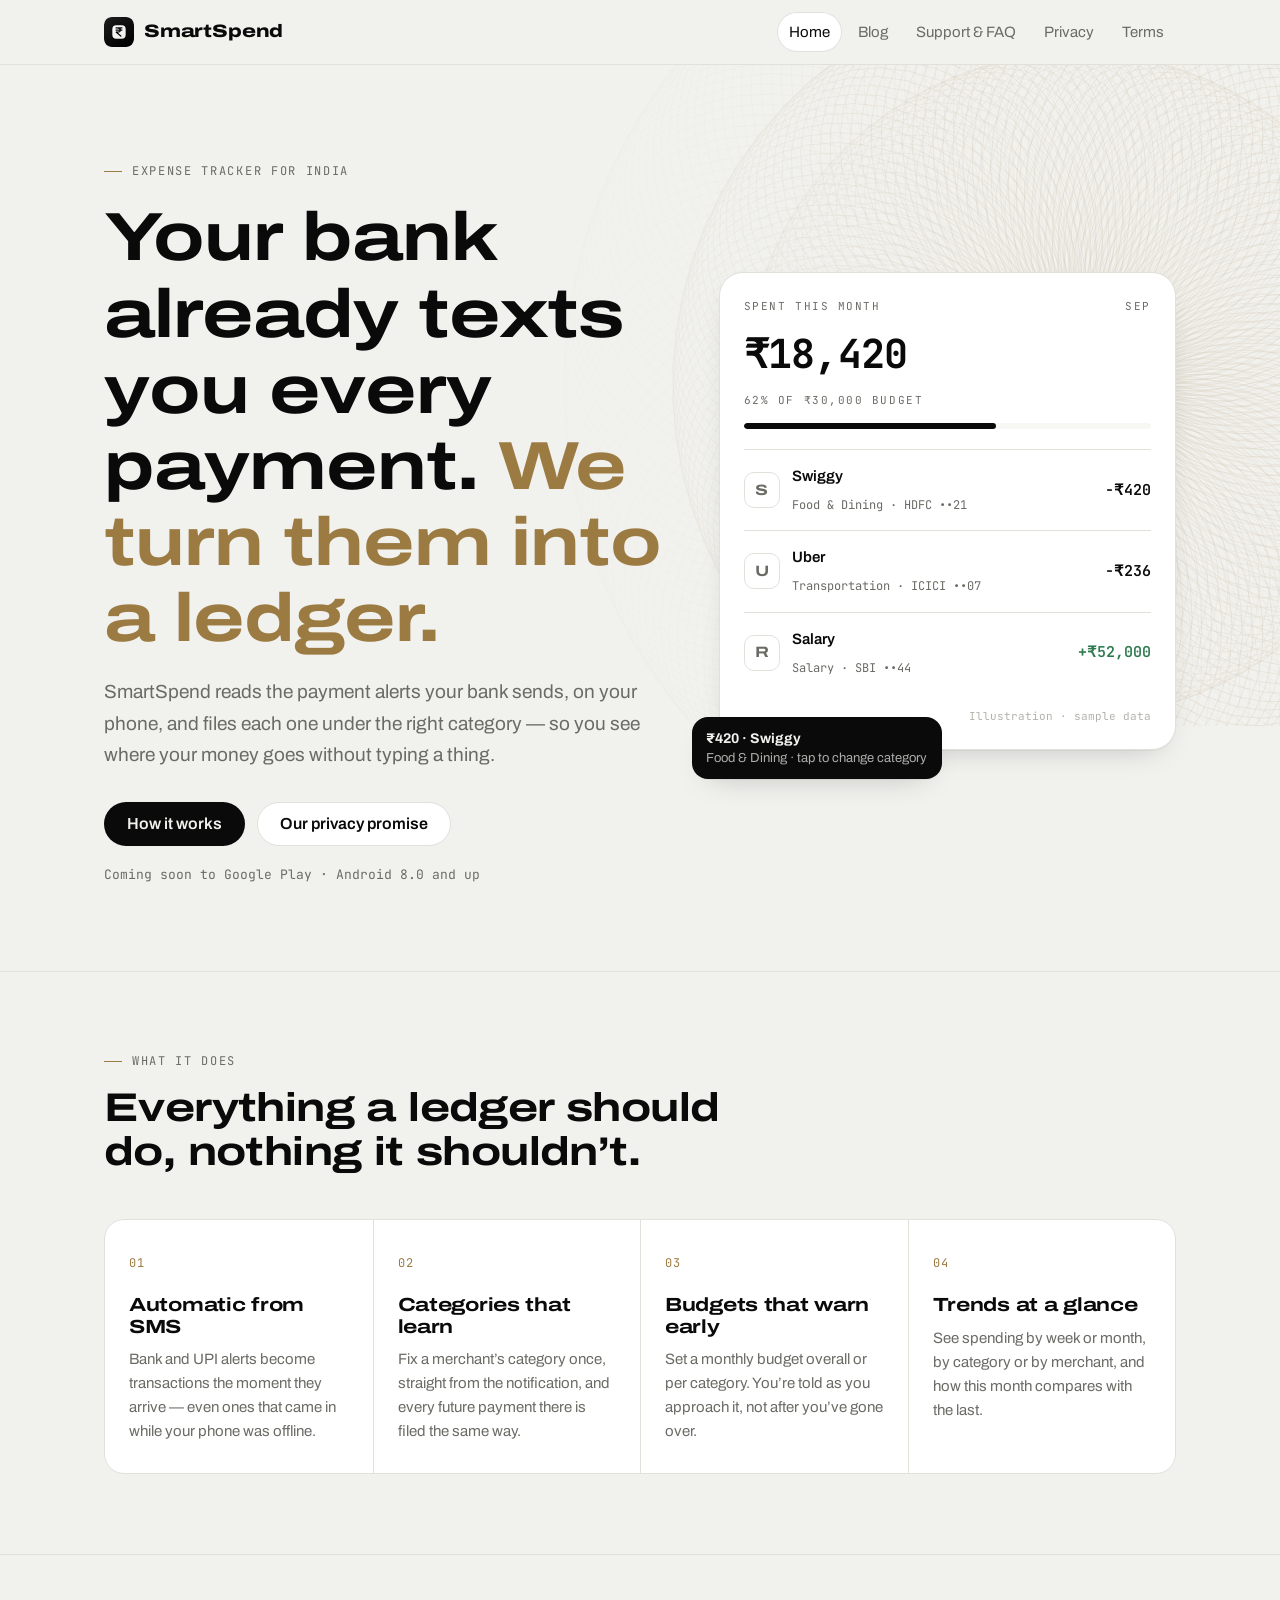
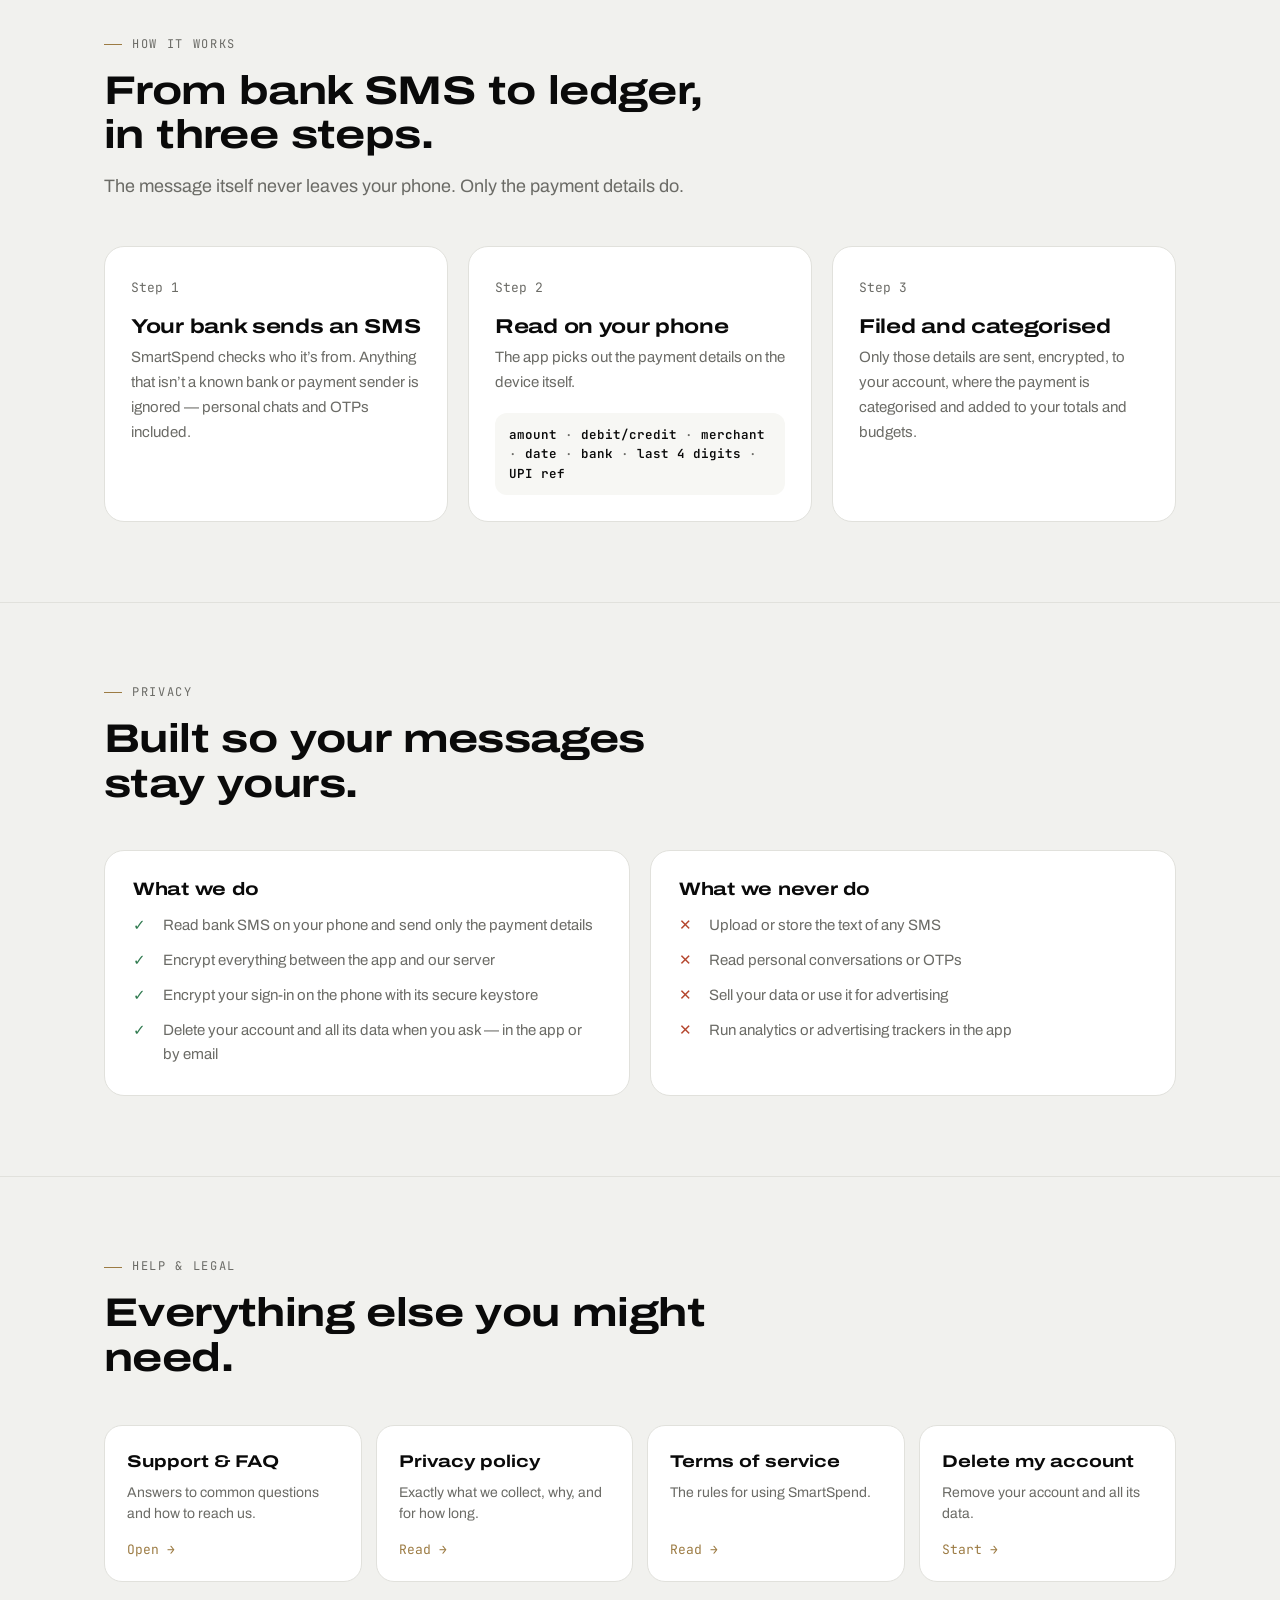
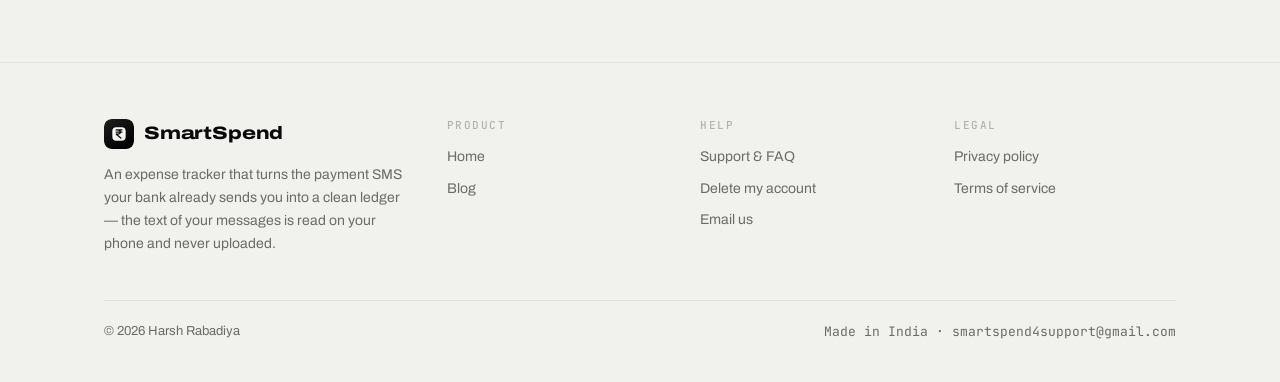
==== commit d1d19bad: "Merge pull request #11 from smartspend4support-eng/harsh/remove-committed-secrets Remove committed c" ====
--- a/docs/index.html
+++ b/docs/index.html
@@ -2,24 +2,116 @@
 <html lang="en">
 <head>
 <meta charset="UTF-8">
-<meta name="viewport" content="width=device-width, initial-scale=1.0">
-<title>Finzyy</title>
-<style>
-  body { font-family: -apple-system, BlinkMacSystemFont, "Segoe UI", Roboto, sans-serif; max-width: 600px; margin: 80px auto; padding: 0 20px; text-align: center; color: #1a1a1a; }
-  h1 { font-size: 32px; margin-bottom: 8px; }
-  p.tagline { color: #666; margin-bottom: 40px; }
-  .links a { display: block; padding: 14px; margin: 10px 0; background: #f7f7f8; border-radius: 12px; text-decoration: none; color: #1a1a1a; font-weight: 500; }
-  .links a:hover { background: #eee; }
-</style>
+<meta name="viewport" content="width=device-width, initial-scale=1">
+<title>SmartSpend — your bank SMS, turned into a ledger</title>
+<meta name="description" content="SmartSpend reads the payment SMS your bank sends, on your phone, and turns them into a categorised expense ledger. The SMS text never leaves your phone.">
+<meta name="theme-color" content="#000000" media="(prefers-color-scheme: dark)">
+<meta name="theme-color" content="#F1F1EE" media="(prefers-color-scheme: light)">
+<meta property="og:title" content="SmartSpend — your bank SMS, turned into a ledger">
+<meta property="og:description" content="SmartSpend reads the payment SMS your bank sends, on your phone, and turns them into a categorised expense ledger. The SMS text never leaves your phone.">
+<meta property="og:image" content="assets/logo.svg">
+<link rel="icon" href="assets/logo.svg" type="image/svg+xml">
+<link rel="preconnect" href="https://fonts.googleapis.com"><link rel="preconnect" href="https://fonts.gstatic.com" crossorigin><link href="https://fonts.googleapis.com/css2?family=Archivo:wdth,wght@62..125,400..800&family=JetBrains+Mono:wght@400;500&display=swap" rel="stylesheet">
+<link rel="stylesheet" href="assets/site.css">
 </head>
 <body>
-  <h1>Finzyy</h1>
-  <p class="tagline">SMS Auto-Sync &amp; Analytics Companion</p>
-  <div class="links">
-    <a href="privacy-policy.html">Privacy Policy</a>
-    <a href="terms.html">Terms of Service</a>
-    <a href="support.html">Support &amp; FAQ</a>
-    <a href="delete-account.html">Delete My Account</a>
+<a class="skip" href="#main">Skip to content</a>
+<header class="site-header">
+  <div class="wrap">
+    <a class="brand" href="index.html"><img src="assets/logo.svg" alt="" width="30" height="30"><span>SmartSpend</span></a>
+    <nav class="nav" aria-label="Main"><a href="index.html" aria-current="page">Home</a><a href="blog/index.html">Blog</a><a href="support.html">Support & FAQ</a><a href="privacy-policy.html">Privacy</a><a href="terms.html">Terms</a></nav>
   </div>
+</header>
+<main id="main">
+<section class="hero">
+  <svg class="guilloche" viewBox="0 0 1200 620" preserveAspectRatio="xMaxYMid slice" aria-hidden="true"><defs><linearGradient id="fade" x1="0" x2="1"><stop offset=".35" stop-color="#fff" stop-opacity="0"/><stop offset=".75" stop-color="#fff"/></linearGradient><mask id="m"><rect width="1200" height="620" fill="url(#fade)"/></mask></defs><g fill="none" stroke="currentColor" stroke-width=".6" mask="url(#m)"><path d="M1389.8,300.0 L1387.2,275.7 L1379.4,252.3 L1366.8,230.5 L1349.6,211.0 L1328.3,194.7 L1303.4,181.9 L1275.6,173.4 L1245.7,169.4 L1214.3,170.2 L1182.4,175.9 L1150.7,186.6 L1120.1,202.1 L1091.4,222.1 L1065.3,246.2 L1042.4,273.9 L1023.3,304.6 L1008.5,337.6 L998.3,372.1 L992.8,407.3 L992.2,442.4 L996.5,476.5 L1005.2,508.8 L1018.3,538.7 L1035.1,565.3 L1055.2,588.1 L1077.8,606.5 L1102.3,620.2 L1127.8,629.0 L1153.7,632.6 L1178.9,631.1 L1202.7,624.6 L1224.4,613.4 L1243.2,597.9 L1258.5,578.6 L1269.7,556.1 L1276.4,531.1 L1278.3,504.4 L1275.1,476.7 L1266.8,449.0 L1253.6,422.0 L1235.5,396.5 L1213.1,373.2 L1186.6,353.0 L1156.8,336.2 L1124.3,323.6 L1089.7,315.4 L1054.0,311.8 L1017.9,313.1 L982.3,319.2 L947.9,330.0 L915.6,345.1 L886.1,364.3 L860.1,386.8 L838.0,412.2 L820.5,439.8 L807.7,468.7 L799.8,498.1 L797.0,527.3 L799.2,555.4 L806.0,581.7 L817.3,605.3 L832.6,625.6 L851.2,641.9 L872.5,653.9 L895.8,661.0 L920.2,663.1 L945.1,660.1 L969.6,651.9 L992.7,638.7 L1013.9,620.9 L1032.3,598.7 L1047.4,572.8 L1058.5,543.7 L1065.3,512.3 L1067.4,479.1 L1064.7,445.1 L1057.0,411.1 L1044.6,377.9 L1027.6,346.4 L1006.4,317.1 L981.4,291.0 L953.3,268.4 L922.7,250.1 L890.3,236.2 L857.0,227.2 L823.5,223.0 L790.7,223.7 L759.5,229.2 L730.5,239.1 L704.5,253.0 L682.2,270.5 L664.1,290.8 L650.6,313.3 L642.0,337.3 L638.6,361.9 L640.4,386.3 L647.2,409.7 L659.0,431.2 L675.2,450.3 L695.4,466.1 L719.1,478.0 L745.6,485.7 L774.1,488.8 L803.9,486.9 L834.1,480.0 L863.9,468.2 L892.5,451.6 L919.1,430.4 L943.1,405.2 L963.6,376.4 L980.3,344.7 L992.7,310.8 L1000.5,275.5 L1003.5,239.5 L1001.7,203.8 L995.1,169.2 L984.0,136.4 L968.8,106.2 L949.8,79.3 L927.8,56.2 L903.4,37.5 L877.3,23.6 L850.3,14.7 L823.2,10.8 L796.8,12.0 L772.1,18.1 L749.6,28.9 L730.2,43.8 L714.5,62.4 L702.9,84.0 L696.0,108.0 L694.0,133.5 L697.1,159.7 L705.3,185.9 L718.5,211.2 L736.5,234.9 L759.0,256.1 L785.3,274.2 L814.9,288.6 L847.2,298.9 L881.5,304.7 L916.8,305.7 L952.3,301.9 L987.4,293.3 L1021.0,280.0 L1052.5,262.4 L1081.2,241.0 L1106.3,216.1 L1127.4,188.6 L1144.0,159.0 L1155.9,128.2 L1162.8,96.9 L1164.8,66.1 L1161.8,36.5 L1154.3,9.0 L1142.4,-15.8 L1126.8,-37.2 L1108.0,-54.5 L1086.6,-67.4 L1063.4,-75.4 L1039.2,-78.3 L1014.9,-76.0 L991.1,-68.6 L968.8,-56.2 L948.7,-39.2 L931.5,-18.0 L917.9,7.0 L908.2,34.9 L903.1,65.2 L902.7,97.0 L907.2,129.6 L916.6,162.1 L930.9,193.6 L949.7,223.4 L972.7,250.8 L999.4,275.0 L1029.1,295.6 L1061.3,311.9 L1095.2,323.7 L1129.9,330.7 L1164.6,332.9 L1198.5,330.2 L1230.8,322.9 L1260.7,311.2 L1287.5,295.6 L1310.6,276.7 L1329.5,255.0 L1343.6,231.3 L1352.8,206.4 L1356.9,181.0 L1355.8,156.0 L1349.7,132.2 L1338.8,110.4 L1323.5,91.4 L1304.3,75.7 L1281.8,63.9 L1256.6,56.6 L1229.5,54.1 L1201.3,56.5 L1172.8,64.0 L1144.9,76.5 L1118.3,93.8 L1093.9,115.6 L1072.2,141.4 L1054.0,170.8 L1039.8,203.0 L1029.9,237.3 L1024.7,272.9 L1024.3,309.1 L1028.7,344.9 L1037.8,379.6 L1051.4,412.4 L1069.0,442.5 L1090.2,469.2 L1114.3,492.0 L1140.8,510.5 L1168.7,524.2 L1197.4,532.9 L1226.1,536.5 L1253.7,535.2 L1279.7,529.1 L1303.2,518.4 L1323.5,503.7 L1340.0,485.5 L1352.2,464.4 L1359.7,441.1 L1362.2,416.5 L1359.6,391.3 L1351.8,366.4 L1339.0,342.5 L1321.4,320.5 L1299.5,301.0 L1273.7,284.8 L1244.6,272.4 L1213.0,264.3 L1179.6,260.7 L1145.2,261.9 L1110.6,268.1 L1076.7,279.0 L1044.2,294.6 L1014.0,314.4 L986.7,338.1 L963.0,365.0 L943.3,394.6 L928.1,426.1 L917.7,458.7 L912.2,491.5 L911.6,523.9 L915.8,554.9 L924.5,583.7 L937.4,609.7 L953.9,632.1 L973.4,650.4 L995.4,664.2 L1018.9,673.0 L1043.2,676.8 L1067.6,675.3 L1091.1,668.8 L1113.0,657.3 L1132.5,641.3 L1148.9,621.1 L1161.7,597.3 L1170.2,570.6 L1174.2,541.7 L1173.4,511.4 L1167.6,480.5 L1156.8,449.8 L1141.2,420.1 L1121.0,392.3 L1096.7,367.1 L1068.7,345.1 L1037.7,326.8 L1004.4,312.8 L969.5,303.4 L933.8,298.7 L898.3,298.9 L863.6,303.9 L830.6,313.4 L800.2,327.2 L772.9,344.7 L749.4,365.5 L730.1,388.9 L715.6,414.1 L706.0,440.4 L701.6,467.0 L702.2,492.9 L707.8,517.5 L718.1,539.9 L732.7,559.5 L751.1,575.5 L772.7,587.4 L796.8,594.8 L822.6,597.3 L849.4,594.8 L876.2,587.2 L902.4,574.5 L927.0,557.1 L949.4,535.1 L968.8,509.2 L984.6,479.8 L996.5,447.6 L1003.8,413.4 L1006.5,378.0 L1004.3,342.1 L997.4,306.7 L985.7,272.4 L969.7,240.2 L949.7,210.8 L926.2,184.7 L899.8,162.6 L871.3,144.9 L841.4,132.0 L810.9,124.0 L780.7,120.9 L751.5,122.9 L724.2,129.5 L699.5,140.5 L678.1,155.4 L660.7,173.7 L647.6,194.7 L639.3,217.7 L636.1,241.9 L638.0,266.4 L645.1,290.5 L657.2,313.3 L674.0,334.1 L695.2,352.2 L720.1,366.9 L748.2,377.6 L778.7,384.0 L811.0,385.7 L844.1,382.5 L877.3,374.4 L909.7,361.4 L940.6,343.9 L969.1,322.1 L994.6,296.6 L1016.5,267.8 L1034.3,236.5 L1047.6,203.4 L1056.1,169.3 L1059.8,135.0 L1058.6,101.4 L1052.7,69.2 L1042.4,39.3 L1028.0,12.4 L1010.2,-11.0 L989.4,-30.1 L966.5,-44.6 L942.1,-54.2 L917.2,-58.7 L892.4,-58.1 L868.6,-52.3 L846.7,-41.7 L827.3,-26.6 L811.2,-7.5 L798.9,15.1 L790.8,40.6 L787.5,68.0 L789.1,96.8 L795.8,126.0 L807.4,154.8 L823.9,182.4 L844.9,208.1 L870.1,231.0 L898.8,250.7 L930.5,266.5 L964.5,278.0 L999.9,284.9 L1036.1,287.0 L1072.0,284.3 L1106.9,276.9 L1140.1,264.9 L1170.6,248.8 L1198.0,229.0 L1221.5,206.1 L1240.7,180.8 L1255.1,153.8 L1264.7,125.9 L1269.1,97.9 L1268.5,70.6 L1263.1,44.9 L1253.0,21.5 L1238.8,1.2 L1220.9,-15.5 L1200.0,-28.0 L1176.7,-35.8 L1151.9,-38.7 L1126.3,-36.5 L1100.8,-29.2 L1076.2,-16.8 L1053.3,0.4 L1032.8,22.0 L1015.4,47.6 L1001.7,76.6 L992.1,108.2 L987.0,141.8 L986.8,176.6 L991.3,211.7 L1000.7,246.2 L1014.8,279.5 L1033.2,310.6 L1055.5,338.9 L1081.2,363.8 L1109.6,384.7 L1140.1,401.1 L1171.9,412.8 L1204.1,419.6 L1235.9,421.5 L1266.6,418.5 L1295.2,410.9 L1321.1,399.0 L1343.6,383.4 L1362.1,364.5 L1376.1,343.2 L1385.2,320.0 L1389.3,295.9 L1388.2,271.5 L1381.9,247.8 L1370.7,225.6 L1354.8,205.6 L1334.7,188.5 L1310.9,174.9 L1284.0,165.4 L1254.7,160.4 L1223.9,160.1 L1192.3,164.8 L1160.8,174.4 L1130.2,188.9 L1101.2,208.0 L1074.7,231.3 L1051.3,258.4 L1031.6,288.6 L1016.0,321.2 L1004.9,355.6 L998.6,390.8 L997.2,426.1 L1000.6,460.7 L1008.6,493.7 L1020.9,524.4 L1037.1,551.9 L1056.7,575.9 L1079.0,595.5 L1103.4,610.6 L1129.0,620.7 L1155.0,625.7 L1180.6,625.6 L1205.0,620.4 L1227.5,610.5 L1247.2,596.2 L1263.5,578.0 L1275.8,556.4 L1283.7,532.2 L1286.9,506.0 L1285.0,478.8 L1278.0,451.3 L1266.0,424.3 L1249.2,398.6 L1227.8,375.1 L1202.3,354.3 L1173.3,337.0 L1141.4,323.7 L1107.3,314.7 L1071.8,310.4 L1035.8,310.8 L1000.0,316.1 L965.3,326.1 L932.5,340.6 L902.4,359.1 L875.5,381.2 L852.5,406.3 L833.8,433.7 L819.9,462.7 L810.9,492.4 L806.9,522.0 L807.8,550.7 L813.6,577.8 L823.9,602.3 L838.1,623.7 L855.9,641.3 L876.6,654.6 L899.4,663.1 L923.6,666.7 L948.4,665.1 L972.8,658.4 L996.3,646.6 L1017.8,630.0 L1036.8,609.1 L1052.5,584.2 L1064.4,556.1 L1072.1,525.3 L1075.1,492.7 L1073.3,459.1 L1066.6,425.2 L1055.1,392.0 L1038.9,360.2 L1018.4,330.6 L994.1,303.8 L966.4,280.6 L936.1,261.5 L903.8,246.7 L870.4,236.7 L836.6,231.6 L803.4,231.4 L771.4,235.9 L741.6,245.0 L714.6,258.2 L691.1,275.0 L671.8,294.8 L656.9,317.0 L646.9,340.8 L642.1,365.5 L642.4,390.1 L647.8,413.8 L658.1,436.0 L673.0,455.7 L692.1,472.3 L714.8,485.3 L740.4,494.1 L768.2,498.2 L797.5,497.5 L827.4,491.8 L857.1,481.1 L885.7,465.5 L912.6,445.4 L936.9,421.0 L958.0,392.9 L975.4,361.8 L988.5,328.3 L997.1,293.2 L1000.9,257.3 L999.9,221.3 L994.1,186.3 L983.7,152.9 L969.1,121.9 L950.7,94.1 L929.1,70.0 L904.9,50.2 L878.8,35.0 L851.7,24.7 L824.3,19.6 L797.5,19.5 L772.0,24.3 L748.7,33.9 L728.3,47.7 L711.5,65.3 L698.7,86.1 L690.5,109.4 L687.1,134.4 L688.8,160.3 L695.7,186.4 L707.6,211.8 L724.3,235.6 L745.6,257.2 L770.9,275.9 L799.7,290.9 L831.3,302.0 L865.0,308.6 L900.0,310.4 L935.4,307.5 L970.5,299.7 L1004.5,287.2 L1036.4,270.3 L1065.7,249.4 L1091.6,225.0 L1113.6,197.7 L1131.2,168.3 L1144.1,137.4 L1152.1,105.9 L1155.1,74.6 L1153.3,44.4 L1146.7,16.0 L1135.8,-9.8 L1121.0,-32.3 L1102.8,-50.9 L1082.0,-65.1 L1059.1,-74.5 L1035.1,-78.9 L1010.8,-78.1 L986.8,-72.2 L964.2,-61.2 L943.6,-45.5 L925.7,-25.5 L911.3,-1.6 L900.8,25.4 L894.6,55.0 L893.2,86.2 L896.7,118.4 L905.1,150.7 L918.4,182.3 L936.3,212.3 L958.5,240.0 L984.6,264.8 L1013.8,286.0 L1045.7,303.1 L1079.4,315.7 L1114.1,323.6 L1149.1,326.6 L1183.5,324.8 L1216.4,318.3 L1247.1,307.4 L1274.9,292.5 L1299.2,274.1 L1319.2,252.8 L1334.7,229.3 L1345.3,204.4 L1350.8,178.9 L1351.2,153.6 L1346.4,129.3 L1336.9,106.8 L1322.8,86.9 L1304.7,70.2 L1283.1,57.4 L1258.7,48.9 L1232.3,45.2 L1204.5,46.3 L1176.3,52.6 L1148.5,63.8 L1121.8,80.0 L1097.1,100.7 L1075.0,125.6 L1056.3,154.1 L1041.4,185.7 L1030.8,219.5 L1024.8,254.9 L1023.5,291.0 L1027.1,327.0 L1035.5,362.0 L1048.3,395.3 L1065.3,426.1 L1086.0,453.7 L1109.9,477.5 L1136.1,497.0 L1164.1,511.9 L1193.0,521.8 L1222.0,526.7 L1250.2,526.6 L1277.0,521.6 L1301.4,512.1 L1322.7,498.4 L1340.4,481.0 L1353.9,460.6 L1362.8,437.9 L1366.7,413.7 L1365.5,388.7 L1359.2,363.8 L1347.7,339.7 L1331.5,317.4 L1310.7,297.4 L1286.0,280.6 L1257.9,267.5 L1227.0,258.5 L1194.2,254.1 L1160.1,254.4 L1125.7,259.6 L1091.7,269.7 L1059.1,284.4 L1028.4,303.5 L1000.6,326.6 L976.1,353.1 L955.7,382.4 L939.6,413.7 L928.2,446.4 L921.7,479.5 L920.1,512.3 L923.3,544.0 L931.1,573.6 L943.2,600.6 L959.0,624.2 L978.0,643.7 L999.5,658.9 L1022.9,669.2 L1047.2,674.4 L1071.6,674.4 L1095.4,669.3 L1117.8,659.3 L1137.9,644.5 L1155.2,625.5 L1168.8,602.8 L1178.4,577.0 L1183.5,548.8 L1183.7,519.1 L1179.0,488.5 L1169.3,458.0 L1154.8,428.3 L1135.6,400.3 L1112.1,374.7 L1084.9,352.2 L1054.4,333.3 L1021.5,318.6 L986.8,308.3 L951.2,302.8 L915.4,302.2 L880.3,306.3 L846.8,315.1 L815.5,328.2 L787.3,345.2 L762.7,365.5 L742.3,388.6 L726.5,413.7 L715.6,440.1 L709.8,466.9 L709.1,493.3 L713.4,518.5 L722.5,541.7 L735.9,562.2 L753.3,579.2 L774.0,592.3 L797.3,601.0 L822.6,604.9 L849.0,603.7 L875.6,597.4 L901.8,586.1 L926.6,569.8 L949.3,549.0 L969.2,524.1 L985.6,495.6 L998.1,464.1 L1006.3,430.4 L1009.8,395.3 L1008.5,359.6 L1002.3,324.0 L991.5,289.5 L976.1,256.9 L956.7,226.8 L933.6,199.9 L907.6,176.9 L879.2,158.2 L849.3,144.2 L818.6,135.1 L787.9,130.9 L758.1,131.7 L730.0,137.3 L704.4,147.3 L681.9,161.4 L663.2,178.9 L648.8,199.3 L639.1,221.9 L634.4,245.8 L634.9,270.2 L640.5,294.4 L651.2,317.6 L666.7,338.8 L686.6,357.5 L710.4,372.8 L737.5,384.4 L767.3,391.7 L799.0,394.4 L831.7,392.2 L864.7,385.0 L897.2,373.1 L928.2,356.4 L957.1,335.4 L983.1,310.5 L1005.7,282.2 L1024.2,251.2 L1038.4,218.3 L1047.8,184.1 L1052.4,149.6 L1052.1,115.5 L1047.1,82.7 L1037.5,52.0 L1023.9,24.1 L1006.6,-0.3 L986.3,-20.7 L963.6,-36.6 L939.4,-47.6 L914.4,-53.5 L889.3,-54.3 L865.1,-50.0 L842.6,-40.7 L822.5,-26.9 L805.4,-8.9 L792.1,12.7 L782.9,37.3 L778.4,64.0 L778.8,92.3 L784.2,121.2 L794.7,149.8 L810.0,177.5 L830.0,203.4 L854.2,226.8 L882.2,247.0 L913.3,263.4 L946.8,275.6 L982.0,283.3 L1018.0,286.3 L1054.1,284.4 L1089.4,277.7 L1123.0,266.5 L1154.3,251.0 L1182.5,231.7 L1207.0,209.2 L1227.3,184.1 L1243.0,157.1 L1253.8,129.1 L1259.5,100.7 L1260.2,72.9 L1255.9,46.5 L1247.0,22.3 L1233.8,0.9 L1216.8,-16.9 L1196.7,-30.6 L1174.1,-39.8 L1149.7,-44.1 L1124.4,-43.3 L1099.0,-37.4 L1074.3,-26.4 L1051.2,-10.5 L1030.2,9.9 L1012.3,34.5 L997.8,62.5 L987.5,93.4 L981.6,126.5 L980.4,160.8 L984.1,195.7 L992.7,230.3 L1005.9,263.8 L1023.6,295.3 L1045.3,324.2 L1070.5,349.8 L1098.7,371.5 L1129.0,388.8 L1160.8,401.5 L1193.3,409.4 L1225.6,412.3 L1256.8,410.3 L1286.3,403.6 L1313.2,392.6 L1336.8,377.8 L1356.5,359.5 L1371.8,338.6 L1382.4,315.8 L1388.0,291.8 L1388.3,267.4 L1383.6,243.5 L1373.7,220.8 L1359.2,200.2 L1340.3,182.4 L1317.5,168.0 L1291.6,157.5 L1263.1,151.5 L1232.9,150.2 L1201.7,153.8 L1170.3,162.3 L1139.7,175.8 L1110.6,193.9 L1083.7,216.4 L1059.8,242.8 L1039.5,272.4 L1023.2,304.7 L1011.3,338.8 L1004.2,374.0 L1001.9,409.6 L1004.4,444.5 L1011.6,478.1 L1023.2,509.5 L1038.8,538.1 L1057.9,563.0 L1079.9,583.9 L1104.1,600.2 L1129.7,611.7 L1155.9,618.1 L1181.9,619.4 L1206.8,615.6 L1230.0,607.0 L1250.6,593.8 L1267.9,576.7 L1281.3,556.0 L1290.5,532.6 L1294.9,507.1 L1294.3,480.3 L1288.7,453.0 L1278.0,426.1 L1262.3,400.3 L1242.1,376.5 L1217.6,355.3 L1189.4,337.4 L1158.2,323.4 L1124.7,313.7 L1089.5,308.5 L1053.6,308.2 L1017.7,312.7 L982.8,321.9 L949.5,335.6 L918.7,353.6 L891.0,375.2 L867.1,400.0 L847.4,427.2 L832.4,456.1 L822.2,486.0 L817.0,516.0 L816.9,545.3 L821.5,573.1 L830.7,598.6 L844.1,621.0 L861.1,639.8 L881.1,654.4 L903.4,664.4 L927.2,669.4 L951.8,669.3 L976.3,664.0 L999.9,653.6 L1021.9,638.4 L1041.4,618.7 L1057.8,594.9 L1070.4,567.7 L1079.0,537.8 L1082.9,505.8 L1082.1,472.5 L1076.3,438.9 L1065.7,405.7 L1050.4,373.7 L1030.7,343.7 L1007.0,316.5 L979.8,292.6 L949.8,272.7 L917.7,257.1 L884.2,246.2 L850.2,240.1 L816.6,238.9 L784.0,242.6 L753.4,250.8 L725.5,263.2 L700.9,279.4 L680.2,298.7 L664.0,320.6 L652.7,344.2 L646.3,368.8 L645.2,393.6 L649.1,417.7 L658.1,440.4 L671.7,460.8 L689.6,478.3 L711.2,492.2 L735.9,502.0 L763.0,507.3 L791.7,507.8 L821.3,503.3 L850.8,493.7 L879.5,479.3 L906.5,460.1 L931.2,436.7 L952.8,409.4 L970.7,378.9 L984.6,345.8 L994.0,311.0 L998.6,275.1 L998.4,239.1 L993.4,203.7 L983.8,169.7 L969.9,138.1 L952.0,109.4 L930.8,84.3 L906.9,63.3 L880.9,46.9 L853.7,35.4 L826.0,28.9 L798.7,27.5 L772.6,31.1 L748.5,39.4 L727.2,52.1 L709.2,68.7 L695.2,88.7 L685.7,111.3 L681.0,135.8 L681.3,161.4 L686.7,187.3 L697.3,212.7 L712.7,236.7 L732.8,258.7 L757.1,277.8 L784.9,293.6 L815.8,305.3 L848.9,312.7 L883.5,315.4 L918.8,313.3 L953.9,306.4 L988.0,294.7 L1020.4,278.5 L1050.2,258.2 L1076.8,234.3 L1099.7,207.4 L1118.2,178.1 L1132.2,147.2 L1141.2,115.5 L1145.4,83.8 L1144.6,53.0 L1139.0,23.8 L1129.0,-3.0 L1115.0,-26.6 L1097.5,-46.4 L1077.2,-62.0 L1054.8,-72.8 L1031.0,-78.6 L1006.6,-79.3 L982.6,-74.9 L959.6,-65.3 L938.5,-51.0 L920.0,-32.2 L904.7,-9.4 L893.3,16.6 L886.2,45.4 L883.8,76.1 L886.2,107.8 L893.6,139.9 L905.9,171.4 L922.9,201.6 L944.3,229.7 L969.6,254.9 L998.3,276.7 L1029.8,294.5 L1063.3,308.0 L1098.1,316.7 L1133.2,320.6 L1168.0,319.7 L1201.5,314.0 L1233.0,303.9 L1261.7,289.6 L1287.0,271.7 L1308.3,250.8 L1325.1,227.6 L1337.0,202.8 L1343.9,177.1 L1345.7,151.5 L1342.4,126.7 L1334.1,103.6 L1321.3,82.9 L1304.3,65.3 L1283.8,51.4 L1260.2,41.8 L1234.4,36.8 L1207.2,36.6 L1179.3,41.6 L1151.6,51.6 L1124.8,66.6 L1099.9,86.2 L1077.4,110.1 L1058.1,137.8 L1042.6,168.6 L1031.3,202.0 L1024.5,237.0 L1022.4,273.0 L1025.2,309.1 L1032.7,344.4 L1044.9,378.1 L1061.3,409.6 L1081.5,438.0 L1104.9,462.7 L1131.0,483.3 L1158.9,499.3 L1188.0,510.4 L1217.3,516.5 L1246.1,517.6 L1273.5,513.8 L1298.8,505.3 L1321.2,492.6 L1340.1,476.1 L1354.8,456.5 L1365.1,434.4 L1370.4,410.5 L1370.7,385.8 L1365.7,360.9 L1355.7,336.7 L1340.8,314.1 L1321.3,293.7 L1297.7,276.2 L1270.5,262.4 L1240.4,252.6 L1208.2,247.3 L1174.6,246.7 L1140.4,251.0 L1106.4,260.2 L1073.6,274.1 L1042.6,292.4 L1014.3,314.9 L989.2,340.8 L967.9,369.8 L950.9,401.0 L938.6,433.6 L931.1,467.0 L928.5,500.2 L930.8,532.4 L937.7,562.9 L949.0,590.8 L964.1,615.4 L982.5,636.3 L1003.7,652.7 L1026.7,664.4 L1050.9,671.1 L1075.5,672.6 L1099.6,669.0 L1122.4,660.3 L1143.2,646.9 L1161.2,629.1 L1175.7,607.5 L1186.3,582.7 L1192.4,555.3 L1193.8,526.1 L1190.3,495.9 L1181.7,465.6 L1168.2,436.0 L1150.0,407.8 L1127.5,381.9 L1101.0,358.9 L1071.2,339.4 L1038.7,323.9 L1004.2,312.9 L968.7,306.6 L932.8,305.1 L897.4,308.4 L863.3,316.4 L831.3,328.8 L802.2,345.3 L776.6,365.2 L755.1,387.9 L738.0,412.9 L725.8,439.3 L718.7,466.3 L716.6,493.1 L719.6,518.9 L727.4,542.8 L739.7,564.2 L756.0,582.3 L775.8,596.6 L798.4,606.5 L823.1,611.7 L849.1,611.9 L875.5,607.0 L901.6,597.0 L926.5,582.0 L949.5,562.4 L969.9,538.5 L987.0,510.9 L1000.2,480.2 L1009.1,447.1 L1013.4,412.3 L1012.9,376.8 L1007.6,341.2 L997.5,306.5 L982.9,273.5 L964.1,242.8 L941.6,215.2 L915.9,191.4 L887.7,171.7 L857.8,156.6 L826.9,146.4 L795.8,141.1 L765.5,140.8 L736.6,145.3 L710.1,154.4 L686.5,167.6 L666.6,184.4 L650.8,204.1 L639.7,226.2 L633.6,249.8 L632.6,274.2 L636.7,298.5 L646.0,321.8 L660.1,343.5 L678.8,362.7 L701.5,378.9 L727.6,391.2 L756.6,399.4 L787.6,403.1 L819.9,401.9 L852.7,395.8 L885.1,384.8 L916.3,369.0 L945.5,348.8 L972.0,324.6 L995.1,296.9 L1014.4,266.3 L1029.4,233.5 L1039.7,199.4 L1045.2,164.7 L1045.8,130.2 L1041.6,96.9 L1032.9,65.4 L1019.9,36.6 L1003.3,11.0 L983.4,-10.6 L961.1,-27.7 L936.9,-40.1 L911.9,-47.5 L886.6,-49.7 L862.0,-46.8 L838.9,-38.9 L818.0,-26.4 L800.1,-9.5 L785.7,11.0 L775.5,34.7 L769.8,60.7 L768.9,88.4 L773.1,116.9 L782.4,145.5 L796.5,173.2 L815.4,199.2 L838.7,223.0 L865.8,243.6 L896.2,260.7 L929.2,273.6 L964.1,282.1 L1000.0,285.9 L1036.1,284.8 L1071.7,278.9 L1105.8,268.4 L1137.7,253.6 L1166.7,234.8 L1192.2,212.7 L1213.6,187.9 L1230.4,161.0 L1242.4,132.8 L1249.4,104.2 L1251.3,75.9 L1248.3,48.9 L1240.5,23.8 L1228.4,1.4 L1212.4,-17.5 L1193.0,-32.5 L1171.0,-43.0 L1147.2,-48.7 L1122.2,-49.4 L1096.9,-44.8 L1072.1,-35.2 L1048.7,-20.7 L1027.4,-1.4 L1008.9,22.0 L993.8,49.0 L982.7,79.1 L976.0,111.5 L973.9,145.5 L976.7,180.2 L984.3,214.7 L996.8,248.3 L1013.7,280.2 L1034.8,309.6 L1059.5,335.8 L1087.3,358.3 L1117.4,376.6 L1149.3,390.3 L1181.9,399.1 L1214.6,403.0 L1246.4,402.0 L1276.6,396.3 L1304.4,386.2 L1329.1,372.1 L1350.1,354.5 L1366.8,334.1 L1378.7,311.6 L1385.7,287.7 L1387.6,263.3 L1384.3,239.2 L1375.9,216.1 L1362.7,195.0 L1345.0,176.5 L1323.4,161.2 L1298.4,149.8 L1270.8,142.8 L1241.1,140.4 L1210.4,142.9 L1179.3,150.4 L1148.7,162.8 L1119.5,179.9 L1092.3,201.5 L1068.0,227.1 L1047.0,256.1 L1030.0,287.9 L1017.4,321.8 L1009.4,357.0 L1006.3,392.7 L1007.9,428.0 L1014.3,462.1 L1025.2,494.2 L1040.2,523.6 L1058.8,549.6 L1080.4,571.7 L1104.4,589.3 L1129.9,602.0 L1156.3,609.8 L1182.6,612.4 L1208.1,610.0 L1232.0,602.7 L1253.4,590.8 L1271.7,574.7 L1286.3,555.0 L1296.6,532.4 L1302.3,507.6 L1303.1,481.2 L1298.7,454.2 L1289.3,427.4 L1274.9,401.5 L1255.9,377.5 L1232.4,355.9 L1205.2,337.5 L1174.7,322.8 L1141.7,312.3 L1107.0,306.4 L1071.3,305.2 L1035.4,308.8 L1000.2,317.3 L966.6,330.3 L935.2,347.6 L906.8,368.7 L882.0,393.1 L861.3,420.1 L845.2,449.0 L833.8,479.1 L827.5,509.4 L826.2,539.3 L829.7,567.7 L837.9,594.1 L850.3,617.6 L866.5,637.6 L885.8,653.5 L907.5,664.8 L931.0,671.3 L955.4,672.6 L980.0,668.8 L1003.8,659.8 L1026.0,646.0 L1046.0,627.5 L1063.1,604.9 L1076.5,578.7 L1085.9,549.6 L1090.8,518.2 L1090.9,485.5 L1086.1,452.1 L1076.5,418.9 L1062.1,386.8 L1043.1,356.6 L1020.1,328.9 L993.5,304.4 L963.9,283.7 L932.0,267.3 L898.5,255.5 L864.4,248.5 L830.3,246.4 L797.2,249.1 L765.8,256.4 L737.0,268.1 L711.3,283.6 L689.5,302.4 L672.0,323.9 L659.2,347.4 L651.4,371.9 L648.8,396.9 L651.4,421.3 L658.9,444.5 L671.2,465.6 L687.9,483.9 L708.4,498.8 L732.2,509.7 L758.5,516.1 L786.6,517.7 L815.8,514.4 L845.1,506.0 L873.7,492.7 L900.9,474.6 L925.9,452.2 L948.0,425.7 L966.5,395.9 L981.1,363.3 L991.2,328.8 L996.6,293.0 L997.3,256.9 L993.1,221.3 L984.2,186.9 L971.0,154.5 L953.7,125.0 L932.9,98.9 L909.3,76.9 L883.4,59.3 L856.2,46.5 L828.3,38.8 L800.6,36.1 L773.9,38.4 L749.0,45.5 L726.7,57.1 L707.6,72.7 L692.4,91.8 L681.6,113.7 L675.5,137.6 L674.4,162.9 L678.5,188.6 L687.7,214.0 L701.8,238.2 L720.7,260.5 L743.8,280.1 L770.7,296.5 L800.7,308.9 L833.2,317.1 L867.4,320.7 L902.4,319.5 L937.5,313.4 L971.8,302.5 L1004.5,287.1 L1034.8,267.5 L1062.1,244.1 L1085.8,217.5 L1105.2,188.4 L1120.2,157.5 L1130.3,125.6 L1135.5,93.6 L1135.7,62.2 L1131.2,32.3 L1122.1,4.7 L1108.9,-20.0 L1092.2,-41.1 L1072.4,-57.9 L1050.4,-70.2 L1026.8,-77.5 L1002.5,-79.7 L978.3,-76.7 L955.0,-68.6 L933.4,-55.6 L914.3,-38.1 L898.3,-16.5 L886.0,8.6 L878.0,36.5 L874.5,66.5 L875.9,97.9 L882.2,129.6 L893.5,161.1 L909.5,191.4 L930.0,219.7 L954.6,245.4 L982.7,267.8 L1013.8,286.3 L1047.0,300.5 L1081.7,310.1 L1117.0,314.9 L1152.1,314.8 L1186.1,310.0 L1218.3,300.6 L1247.9,287.0 L1274.2,269.7 L1296.7,249.2 L1314.7,226.2 L1328.0,201.5 L1336.3,175.8 L1339.5,149.9 L1337.6,124.7 L1330.7,100.9 L1319.1,79.4 L1303.3,60.9 L1283.7,45.9 L1261.0,35.1 L1236.0,28.9 L1209.2,27.5 L1181.7,31.1 L1154.1,39.9 L1127.3,53.6 L1102.2,72.1 L1079.4,95.0 L1059.6,121.7 L1043.4,151.9 L1031.4,184.6 L1023.8,219.3 L1020.9,255.1 L1022.9,291.2 L1029.6,326.7 L1041.0,360.8 L1056.8,392.8 L1076.4,422.0 L1099.5,447.6 L1125.3,469.2 L1153.2,486.3 L1182.3,498.6 L1211.9,505.9 L1241.2,508.2 L1269.3,505.5 L1295.4,498.2 L1318.8,486.5 L1338.9,470.9 L1354.9,452.0 L1366.5,430.5 L1373.3,407.1 L1375.0,382.6 L1371.5,357.8 L1362.9,333.5 L1349.3,310.6 L1331.1,289.7 L1308.6,271.7 L1282.5,257.2 L1253.2,246.6 L1221.7,240.4 L1188.5,238.9 L1154.6,242.2 L1120.8,250.5 L1087.8,263.5 L1056.5,281.1 L1027.7,302.8 L1002.0,328.2 L980.0,356.8 L962.2,387.7 L949.0,420.4 L940.5,453.9 L937.0,487.5 L938.3,520.2 L944.3,551.4 L954.7,580.2 L969.1,606.0 L987.0,628.0 L1007.6,645.8 L1030.4,658.9 L1054.5,667.0 L1079.2,670.0 L1103.6,667.8 L1126.8,660.6 L1148.2,648.5 L1166.9,632.0 L1182.4,611.5 L1193.9,587.6 L1201.2,561.0 L1203.7,532.4 L1201.3,502.7 L1193.9,472.7 L1181.5,443.1 L1164.3,414.8 L1142.7,388.6 L1117.1,365.1 L1087.9,345.1 L1055.9,329.0 L1021.8,317.2 L986.3,310.1 L950.4,307.7 L914.7,310.2 L880.1,317.5 L847.5,329.2 L817.6,345.0 L791.0,364.4 L768.4,386.8 L750.1,411.6 L736.7,438.0 L728.2,465.2 L724.8,492.3 L726.5,518.7 L733.0,543.3 L744.1,565.6 L759.4,584.8 L778.3,600.2 L800.1,611.4 L824.1,617.9 L849.6,619.4 L875.8,615.9 L901.9,607.2 L926.9,593.6 L950.2,575.1 L971.0,552.4 L988.6,525.7 L1002.5,495.8 L1012.2,463.4 L1017.3,429.1 L1017.7,393.8 L1013.2,358.3 L1004.0,323.4 L990.1,290.0 L971.9,258.8 L949.9,230.6 L924.6,205.9 L896.7,185.3 L866.8,169.2 L835.7,157.9 L804.4,151.5 L773.5,150.1 L743.9,153.6 L716.5,161.6 L691.9,173.9 L670.8,189.9 L653.8,209.1 L641.3,230.7 L633.7,254.0 L631.2,278.2 L633.9,302.6 L641.7,326.2 L654.4,348.2 L671.8,368.0 L693.3,384.8 L718.5,398.1 L746.6,407.2 L776.9,411.8 L808.7,411.6 L841.2,406.5 L873.5,396.5 L904.7,381.7 L934.2,362.3 L961.1,338.8 L984.9,311.7 L1004.8,281.5 L1020.6,249.1 L1031.7,215.0 L1038.1,180.2 L1039.6,145.4 L1036.3,111.5 L1028.4,79.3 L1016.2,49.6 L1000.1,23.1 L980.8,0.3 L958.8,-18.2 L934.8,-31.9 L909.7,-40.7 L884.2,-44.3 L859.3,-42.8 L835.6,-36.3 L814.0,-25.1 L795.2,-9.4 L779.8,10.0 L768.5,32.8 L761.6,58.1 L759.5,85.2 L762.4,113.3 L770.4,141.6 L783.4,169.3 L801.2,195.6 L823.4,219.6 L849.6,240.7 L879.3,258.4 L911.7,272.0 L946.2,281.3 L981.9,285.8 L1018.1,285.6 L1053.9,280.5 L1088.4,270.7 L1120.9,256.6 L1150.7,238.4 L1177.0,216.7 L1199.4,192.1 L1217.4,165.4 L1230.6,137.1 L1238.8,108.3 L1242.0,79.6 L1240.1,51.9 L1233.5,26.0 L1222.5,2.7 L1207.4,-17.4 L1188.9,-33.6 L1167.6,-45.4 L1144.2,-52.5 L1119.6,-54.6 L1094.4,-51.5 L1069.6,-43.3 L1046.0,-30.1 L1024.3,-12.1 L1005.3,10.1 L989.6,36.2 L977.7,65.4 L970.1,97.2 L967.2,130.6 L969.0,165.0 L975.8,199.4 L987.4,233.2 L1003.5,265.3 L1023.9,295.2 L1048.1,322.0 L1075.5,345.3 L1105.4,364.4 L1137.2,379.0 L1169.9,388.8 L1202.9,393.7 L1235.3,393.8 L1266.2,389.0 L1294.9,379.8 L1320.7,366.4 L1342.8,349.5 L1360.8,329.6 L1374.2,307.4 L1382.6,283.7 L1386.0,259.3 L1384.1,235.0 L1377.2,211.6 L1365.4,189.9 L1349.0,170.7 L1328.5,154.7 L1304.5,142.3 L1277.7,134.2 L1248.8,130.8 L1218.5,132.2 L1187.7,138.5 L1157.2,149.9 L1127.9,166.0 L1100.5,186.7 L1075.7,211.5 L1054.2,239.8 L1036.5,271.1 L1023.1,304.7 L1014.3,339.8 L1010.3,375.5 L1011.2,411.1 L1016.8,445.7 L1026.9,478.4 L1041.2,508.7 L1059.3,535.7 L1080.5,558.8 L1104.3,577.6 L1129.8,591.7 L1156.2,600.8 L1182.9,604.8 L1208.9,603.7 L1233.4,597.7 L1255.6,587.0 L1274.9,572.1 L1290.6,553.4 L1302.1,531.6 L1309.1,507.4 L1311.2,481.6 L1308.2,454.9 L1300.1,428.2 L1287.0,402.3 L1269.1,378.0 L1246.8,356.1 L1220.5,337.1 L1190.9,321.8 L1158.5,310.6 L1124.2,303.9 L1088.7,301.9 L1052.9,304.7 L1017.6,312.3 L983.6,324.6 L951.7,341.2 L922.6,361.8 L896.9,385.8 L875.3,412.5 L858.1,441.4 L845.7,471.5 L838.3,502.2 L835.8,532.5 L838.2,561.6 L845.3,588.8 L856.8,613.3 L872.1,634.5 L890.7,651.6 L911.9,664.3 L935.0,672.2 L959.3,675.0 L983.7,672.7 L1007.7,665.2 L1030.3,652.7 L1050.8,635.5 L1068.5,614.1 L1082.7,589.0 L1092.9,560.7 L1098.7,530.1 L1099.8,497.8 L1096.0,464.8 L1087.3,431.7 L1073.8,399.6 L1055.7,369.0 L1033.4,340.9 L1007.4,315.9 L978.2,294.5 L946.6,277.3 L913.2,264.6 L879.0,256.7 L844.6,253.7 L811.0,255.5 L778.9,262.0 L749.2,272.8 L722.5,287.7 L699.5,306.0 L680.7,327.1 L666.6,350.3 L657.4,374.8 L653.3,399.9 L654.4,424.6 L660.5,448.3 L671.5,470.0 L687.0,489.2 L706.4,505.0 L729.2,516.9 L754.7,524.4 L782.2,527.3 L810.9,525.2 L839.9,518.0 L868.5,505.9 L895.8,488.9 L921.1,467.4 L943.6,441.8 L962.7,412.7 L977.9,380.8 L988.8,346.6 L995.1,311.0 L996.5,274.9 L993.1,239.0 L985.0,204.2 L972.5,171.3 L955.8,141.0 L935.5,114.0 L912.2,90.9 L886.5,72.2 L859.2,58.2 L831.1,49.2 L803.0,45.2 L775.7,46.2 L750.1,52.2 L726.9,62.6 L706.8,77.2 L690.4,95.4 L678.3,116.5 L670.8,139.9 L668.4,164.8 L671.0,190.3 L678.8,215.6 L691.6,240.0 L709.2,262.6 L731.2,282.7 L757.0,299.6 L786.2,312.8 L818.0,321.8 L851.7,326.2 L886.4,325.9 L921.4,320.7 L955.8,310.6 L988.8,296.0 L1019.6,277.0 L1047.5,254.2 L1071.9,228.0 L1092.2,199.2 L1108.1,168.4 L1119.2,136.4 L1125.5,104.0 L1126.8,72.1 L1123.2,41.5 L1115.1,13.0 L1102.8,-12.7 L1086.7,-34.9 L1067.5,-53.1 L1045.9,-66.7 L1022.6,-75.5 L998.4,-79.1 L974.1,-77.6 L950.5,-70.9 L928.5,-59.3 L908.7,-43.1 L892.0,-22.7 L878.8,1.3 L869.8,28.4 L865.3,57.7 L865.6,88.5 L870.9,120.0 L881.1,151.3 L896.1,181.6 L915.7,210.2 L939.5,236.3 L967.0,259.2 L997.5,278.4 L1030.5,293.3 L1065.0,303.7 L1100.4,309.4 L1135.7,310.2 L1170.2,306.2 L1203.1,297.6 L1233.5,284.7 L1260.8,268.0 L1284.4,247.9 L1303.7,225.2 L1318.3,200.6 L1328.0,174.8 L1332.6,148.7 L1332.0,123.1 L1326.4,98.7 L1316.1,76.5 L1301.5,57.0 L1283.0,41.0 L1261.2,29.0 L1236.9,21.6 L1210.7,18.9 L1183.5,21.2 L1156.1,28.7 L1129.4,41.2 L1104.0,58.5 L1080.9,80.2 L1060.6,106.1 L1043.9,135.4 L1031.1,167.5 L1022.8,201.8 L1019.1,237.3 L1020.2,273.3 L1026.2,309.0 L1036.8,343.5 L1051.9,376.0 L1071.0,405.9 L1093.6,432.3 L1119.1,454.9 L1146.9,473.0 L1176.1,486.5 L1206.0,495.0 L1235.7,498.4 L1264.4,496.9 L1291.3,490.7 L1315.7,480.0 L1336.9,465.3 L1354.2,447.2 L1367.1,426.3 L1375.3,403.4 L1378.4,379.2 L1376.4,354.4 L1369.2,330.1 L1357.1,306.9 L1340.1,285.6 L1318.9,267.1 L1293.8,251.8 L1265.4,240.4 L1234.6,233.3 L1201.9,230.9 L1168.4,233.3 L1134.7,240.6 L1101.6,252.7 L1070.1,269.5 L1040.9,290.5 L1014.6,315.4 L991.9,343.5 L973.3,374.1 L959.2,406.7 L949.8,440.3 L945.3,474.2 L945.7,507.4 L950.8,539.3 L960.4,569.0 L974.1,595.7 L991.3,618.9 L1011.5,638.0 L1034.0,652.4 L1058.0,662.0 L1082.7,666.5 L1107.3,665.7 L1131.0,659.9 L1152.9,649.2 L1172.4,634.0 L1188.7,614.6 L1201.2,591.7 L1209.5,566.0 L1213.2,538.1 L1212.0,508.9 L1205.7,479.1 L1194.5,449.6 L1178.4,421.3 L1157.8,394.8 L1133.0,371.0 L1104.6,350.4 L1073.1,333.6 L1039.4,321.1 L1004.1,313.2 L968.1,310.0 L932.2,311.7 L897.3,318.1 L864.1,329.1 L833.4,344.3 L805.9,363.2 L782.1,385.3 L762.7,409.8 L748.0,436.2 L738.2,463.5 L733.6,491.0 L733.9,517.9 L739.2,543.2 L749.2,566.4 L763.3,586.5 L781.2,603.1 L802.2,615.5 L825.6,623.3 L850.7,626.3 L876.6,624.1 L902.5,616.8 L927.7,604.5 L951.2,587.3 L972.4,565.7 L990.6,540.1 L1005.1,511.0 L1015.6,479.2 L1021.5,445.4 L1022.8,410.4 L1019.1,375.1 L1010.7,340.1 L997.6,306.4 L980.1,274.8 L958.7,245.9 L933.8,220.5 L906.1,199.0 L876.3,181.9 L845.2,169.5 L813.6,162.1 L782.2,159.6 L752.0,162.0 L723.7,169.1 L698.1,180.5 L675.8,195.7 L657.5,214.2 L643.7,235.3 L634.6,258.3 L630.7,282.4 L631.9,306.7 L638.2,330.5 L649.6,353.0 L665.6,373.3 L686.0,390.8 L710.0,404.8 L737.2,414.8 L766.9,420.4 L798.1,421.3 L830.2,417.2 L862.4,408.2 L893.7,394.4 L923.3,375.9 L950.7,353.2 L974.9,326.7 L995.6,297.0 L1012.1,264.9 L1024.1,230.9 L1031.3,196.0 L1033.7,161.0 L1031.3,126.7 L1024.2,93.8 L1012.7,63.3 L997.3,35.8 L978.4,11.9 L956.7,-7.8 L933.0,-22.9 L907.9,-33.1 L882.2,-38.2 L856.9,-38.1 L832.7,-32.9 L810.4,-23.0 L790.7,-8.6 L774.4,9.8 L762.0,31.6 L753.9,56.1 L750.6,82.6 L752.2,110.3 L759.0,138.4 L770.7,166.0 L787.3,192.3 L808.5,216.7 L833.8,238.3 L862.6,256.5 L894.4,270.8 L928.5,280.8 L964.0,286.1 L1000.1,286.7 L1036.0,282.4 L1070.9,273.4 L1103.9,260.0 L1134.4,242.4 L1161.6,221.2 L1185.0,196.9 L1204.0,170.3 L1218.4,142.0 L1227.8,112.9 L1232.2,83.8 L1231.6,55.6 L1226.1,28.9 L1216.2,4.7 L1202.1,-16.5 L1184.4,-33.9 L1163.8,-47.0 L1141.0,-55.5 L1116.7,-59.0 L1091.7,-57.4 L1066.9,-50.6 L1043.1,-38.8 L1021.0,-22.1 L1001.5,-1.1 L985.1,23.9 L972.5,52.3 L964.1,83.3 L960.3,116.2 L961.2,150.2 L967.1,184.5 L977.7,218.3 L993.1,250.7 L1012.8,281.0 L1036.3,308.4 L1063.3,332.3 L1092.9,352.3 L1124.6,367.8 L1157.5,378.6 L1190.7,384.5 L1223.6,385.5 L1255.2,381.7 L1284.7,373.3 L1311.5,360.8 L1334.8,344.5 L1354.0,325.2 L1368.8,303.4 L1378.7,279.9 L1383.5,255.5 L1383.1,231.0 L1377.6,207.3 L1367.2,185.1 L1352.1,165.2 L1332.8,148.3 L1309.9,135.1 L1283.9,126.0 L1255.7,121.4 L1225.9,121.7 L1195.5,126.9 L1165.2,137.1 L1135.8,152.2 L1108.1,171.9 L1083.0,195.9 L1061.0,223.5 L1042.7,254.3 L1028.5,287.5 L1018.9,322.4 L1014.1,358.1 L1014.1,393.9 L1018.9,428.9 L1028.3,462.3 L1042.0,493.3 L1059.5,521.2 L1080.3,545.4 L1103.8,565.4 L1129.2,580.8 L1155.7,591.2 L1182.6,596.6 L1209.1,596.8 L1234.2,592.1 L1257.3,582.6 L1277.5,568.8 L1294.3,551.2 L1307.0,530.3 L1315.3,506.8 L1318.7,481.5 L1317.1,455.1 L1310.3,428.6 L1298.5,402.7 L1281.9,378.2 L1260.7,355.9 L1235.4,336.5 L1206.6,320.5 L1174.9,308.6 L1141.1,301.1 L1105.9,298.2 L1070.2,300.2 L1034.8,307.0 L1000.5,318.5 L968.2,334.4 L938.4,354.4 L912.0,378.0 L889.5,404.4 L871.3,433.2 L857.8,463.4 L849.2,494.3 L845.6,525.0 L847.0,554.8 L853.0,582.8 L863.5,608.3 L878.0,630.6 L895.9,649.0 L916.5,663.0 L939.2,672.3 L963.2,676.6 L987.7,675.7 L1011.7,669.7 L1034.7,658.6 L1055.6,642.8 L1073.9,622.6 L1088.9,598.5 L1099.9,571.2 L1106.7,541.3 L1108.8,509.6 L1106.0,476.9 L1098.3,444.1 L1085.7,411.9 L1068.5,381.1 L1046.9,352.7 L1021.5,327.1 L992.9,305.1 L961.5,287.1 L928.3,273.6 L894.0,264.7 L859.4,260.8 L825.3,261.7 L792.6,267.3 L762.1,277.4 L734.4,291.6 L710.2,309.3 L690.2,330.0 L674.7,352.9 L664.1,377.4 L658.6,402.6 L658.3,427.6 L663.0,451.7 L672.6,474.1 L686.8,494.0 L705.1,510.7 L726.9,523.7 L751.6,532.4 L778.4,536.4 L806.6,535.5 L835.4,529.6 L863.9,518.7 L891.2,502.8 L916.8,482.4 L939.7,457.7 L959.3,429.4 L975.2,398.1 L986.8,364.3 L993.8,329.0 L996.1,292.9 L993.5,256.9 L986.2,221.8 L974.4,188.3 L958.3,157.3 L938.5,129.4 L915.5,105.3 L890.1,85.5 L862.8,70.3 L834.5,60.0 L806.1,54.8 L778.3,54.6 L751.9,59.3 L727.8,68.7 L706.7,82.2 L689.1,99.5 L675.7,119.9 L666.9,142.6 L663.1,167.0 L664.3,192.3 L670.6,217.6 L682.1,242.1 L698.4,265.0 L719.2,285.5 L744.0,303.0 L772.3,316.9 L803.3,326.7 L836.5,332.0 L870.8,332.5 L905.6,328.2 L940.1,319.0 L973.3,305.2 L1004.5,286.9 L1033.0,264.7 L1058.1,239.0 L1079.2,210.4 L1096.1,179.7 L1108.2,147.7 L1115.4,115.1 L1117.7,82.7 L1115.2,51.5 L1108.0,22.1 L1096.5,-4.6 L1081.2,-27.9 L1062.6,-47.3 L1041.5,-62.3 L1018.4,-72.5 L994.3,-77.7 L969.9,-77.6 L946.1,-72.4 L923.6,-62.2 L903.3,-47.3 L885.8,-28.1 L871.8,-5.2 L861.8,21.0 L856.3,49.5 L855.5,79.8 L859.6,110.9 L868.8,142.0 L882.8,172.4 L901.5,201.1 L924.4,227.6 L951.2,251.0 L981.2,270.8 L1013.8,286.5 L1048.1,297.7 L1083.5,304.2 L1119.1,305.8 L1154.0,302.7 L1187.4,294.9 L1218.6,282.7 L1246.9,266.5 L1271.6,247.0 L1292.0,224.6 L1308.0,200.1 L1319.0,174.3 L1324.9,148.0 L1325.7,122.0 L1321.5,97.0 L1312.5,74.0 L1299.0,53.7 L1281.6,36.7 L1260.7,23.6 L1237.1,14.8 L1211.6,10.9 L1184.8,11.9 L1157.6,18.0 L1130.9,29.2 L1105.5,45.3 L1082.0,66.0 L1061.3,90.8 L1044.0,119.3 L1030.5,150.7 L1021.4,184.4 L1016.9,219.7 L1017.2,255.6 L1022.4,291.3 L1032.2,326.1 L1046.6,359.1 L1065.1,389.6 L1087.2,416.9 L1112.4,440.4 L1140.0,459.5 L1169.3,474.1 L1199.4,483.7 L1229.5,488.4 L1258.8,488.0 L1286.5,482.9 L1311.8,473.2 L1334.1,459.5 L1352.6,442.1 L1366.8,421.9 L1376.4,399.4 L1381.0,375.5 L1380.5,350.9 L1374.8,326.5 L1364.0,303.1 L1348.4,281.4 L1328.4,262.3 L1304.3,246.3 L1276.9,234.1 L1246.8,226.2 L1214.8,222.8 L1181.6,224.3 L1148.1,230.6 L1115.1,241.8 L1083.4,257.7 L1053.8,278.0 L1027.0,302.2 L1003.7,329.8 L984.3,360.2 L969.3,392.6 L959.0,426.2 L953.5,460.3 L953.0,494.1 L957.2,526.5 L965.9,557.0 L978.9,584.8 L995.5,609.1 L1015.2,629.4 L1037.4,645.2 L1061.2,656.2 L1086.0,662.1 L1110.8,662.8 L1134.8,658.4 L1157.3,649.1 L1177.5,635.1 L1194.7,617.0 L1208.2,595.1 L1217.6,570.3 L1222.4,543.1 L1222.4,514.4 L1217.3,485.0 L1207.2,455.7 L1192.3,427.3 L1172.7,400.6 L1148.8,376.4 L1121.1,355.3 L1090.3,337.9 L1057.0,324.6 L1022.0,315.9 L986.0,312.0 L950.0,312.8 L914.7,318.5 L880.9,328.7 L849.5,343.2 L821.1,361.6 L796.4,383.3 L775.8,407.6 L759.9,433.9 L748.9,461.3 L742.9,489.1 L741.9,516.5 L746.0,542.5 L754.7,566.5 L767.8,587.6 L784.7,605.3 L804.9,618.9 L827.7,628.1 L852.2,632.4 L877.8,631.6 L903.6,625.7 L928.8,614.7 L952.6,598.9 L974.1,578.4 L992.8,553.8 L1008.0,525.7 L1019.2,494.7 L1026.0,461.4 L1028.1,426.8 L1025.3,391.6 L1017.8,356.6 L1005.4,322.7 L988.7,290.6 L967.8,261.2 L943.4,235.0 L916.1,212.7 L886.4,194.6 L855.2,181.3 L823.4,172.8 L791.6,169.2 L760.8,170.6 L731.7,176.7 L705.1,187.1 L681.7,201.5 L662.2,219.4 L647.0,240.0 L636.5,262.6 L631.0,286.5 L630.8,310.9 L635.7,334.8 L645.6,357.7 L660.3,378.5 L679.4,396.7 L702.4,411.5 L728.6,422.4 L757.5,429.0 L788.2,430.9 L819.9,427.9 L851.8,419.9 L883.1,407.0 L912.9,389.5 L940.6,367.6 L965.3,341.8 L986.6,312.7 L1003.8,280.9 L1016.6,247.2 L1024.8,212.3 L1028.0,177.0 L1026.5,142.3 L1020.2,108.9 L1009.4,77.5 L994.7,49.1 L976.3,24.1 L955.0,3.2 L931.5,-13.2 L906.4,-24.8 L880.6,-31.2 L855.0,-32.5 L830.3,-28.8 L807.3,-20.2 L786.8,-7.0 L769.5,10.3 L756.0,31.1 L746.7,54.8 L742.1,80.6 L742.5,107.9 L748.0,135.7 L758.5,163.2 L773.9,189.6 L793.9,214.2 L818.2,236.2 L846.3,255.0 L877.4,269.9 L910.9,280.6 L946.1,286.8 L982.1,288.2 L1018.1,284.7 L1053.3,276.5 L1086.8,263.8 L1117.9,246.8 L1145.9,226.1 L1170.3,202.2 L1190.4,175.7 L1205.9,147.5 L1216.5,118.2 L1222.1,88.8 L1222.6,60.0 L1218.3,32.6 L1209.4,7.4 L1196.3,-14.8 L1179.5,-33.4 L1159.6,-47.8 L1137.4,-57.7 L1113.4,-62.6 L1088.7,-62.4 L1063.9,-57.1 L1039.9,-46.6 L1017.5,-31.3 L997.5,-11.5 L980.5,12.4 L967.2,39.8 L957.9,70.0 L953.2,102.3 L953.2,136.0 L958.1,170.1 L967.9,203.8 L982.4,236.4 L1001.4,267.0 L1024.3,294.9 L1050.7,319.6 L1080.1,340.3 L1111.6,356.7 L1144.5,368.4 L1178.0,375.3 L1211.2,377.3 L1243.4,374.4 L1273.8,366.9 L1301.5,355.2 L1325.9,339.6 L1346.4,320.8 L1362.5,299.4 L1373.8,276.1 L1380.1,251.8 L1381.2,227.2 L1377.2,203.1 L1368.1,180.5 L1354.4,159.9 L1336.3,142.3 L1314.4,128.1 L1289.4,118.0 L1261.9,112.3 L1232.7,111.4 L1202.7,115.5 L1172.5,124.6 L1143.2,138.6 L1115.3,157.3 L1089.8,180.4 L1067.3,207.3 L1048.4,237.4 L1033.6,270.2 L1023.2,304.8 L1017.5,340.5 L1016.7,376.5 L1020.7,411.8 L1029.3,445.7 L1042.3,477.5 L1059.2,506.3 L1079.6,531.5 L1102.8,552.7 L1128.1,569.3 L1154.7,581.0 L1181.8,587.7 L1208.7,589.3 L1234.4,585.8 L1258.3,577.6 L1279.5,565.0 L1297.3,548.3 L1311.2,528.3 L1320.8,505.6 L1325.5,480.8 L1325.3,454.9 L1319.9,428.5 L1309.4,402.6 L1294.0,378.0 L1274.0,355.3 L1249.8,335.4 L1221.9,318.9 L1191.0,306.3 L1157.7,297.9 L1122.9,294.3 L1087.4,295.4 L1051.9,301.4 L1017.4,312.1 L984.6,327.3 L954.3,346.7 L927.2,369.7 L903.8,395.9 L884.6,424.4 L870.1,454.6 L860.4,485.7 L855.7,516.9 L855.9,547.3 L861.0,576.0 L870.5,602.5 L884.1,625.8 L901.2,645.4 L921.3,660.8 L943.6,671.6 L967.3,677.3 L991.7,677.9 L1015.8,673.3 L1039.0,663.7 L1060.5,649.2 L1079.3,630.2 L1095.0,607.3 L1107.0,580.9 L1114.6,551.8 L1117.7,520.7 L1115.9,488.5 L1109.2,455.9 L1097.6,423.7 L1081.3,392.8 L1060.6,364.0 L1035.9,338.0 L1007.7,315.3 L976.8,296.6 L943.8,282.3 L909.4,272.6 L874.6,267.7 L840.1,267.7 L806.8,272.5 L775.5,281.8 L746.9,295.3 L721.7,312.4 L700.4,332.7 L683.6,355.4 L671.6,379.7 L664.7,404.9 L662.9,430.2 L666.3,454.8 L674.5,477.8 L687.5,498.4 L704.6,516.1 L725.4,530.1 L749.2,539.9 L775.3,545.1 L803.0,545.5 L831.4,540.8 L859.7,531.1 L887.2,516.4 L912.9,497.0 L936.2,473.4 L956.3,445.9 L972.8,415.2 L985.2,382.0 L993.0,347.0 L996.1,311.0 L994.3,274.9 L987.8,239.4 L976.7,205.5 L961.2,173.8 L942.0,145.2 L919.4,120.1 L894.1,99.2 L866.9,82.8 L838.5,71.3 L809.7,64.9 L781.4,63.4 L754.4,66.9 L729.5,75.1 L707.3,87.7 L688.6,104.0 L674.0,123.6 L663.8,145.7 L658.5,169.7 L658.3,194.7 L663.3,219.9 L673.3,244.5 L688.3,267.6 L707.8,288.6 L731.6,306.6 L758.9,321.2 L789.2,331.8 L821.7,337.9 L855.6,339.3 L890.2,335.9 L924.6,327.6 L958.0,314.6 L989.6,297.1 L1018.6,275.5 L1044.3,250.3 L1066.3,222.1 L1084.0,191.6 L1097.1,159.5 L1105.4,126.7 L1108.7,93.9 L1107.1,62.1 L1100.9,32.0 L1090.3,4.3 L1075.7,-20.1 L1057.7,-40.8 L1037.0,-57.1 L1014.3,-68.7 L990.3,-75.3 L965.9,-76.8 L941.8,-73.0 L918.9,-64.3 L898.0,-50.7 L879.8,-32.8 L864.9,-10.9 L854.0,14.3 L847.4,42.1 L845.5,71.7 L848.6,102.4 L856.6,133.3 L869.6,163.6 L887.3,192.5 L909.4,219.3 L935.4,243.2 L964.8,263.6 L996.9,280.0 L1031.0,292.0 L1066.4,299.3 L1102.1,301.8 L1137.3,299.5 L1171.3,292.4 L1203.3,281.0 L1232.4,265.4 L1258.1,246.4 L1279.8,224.3 L1296.9,200.0 L1309.3,174.3 L1316.6,147.7 L1318.8,121.4 L1315.9,95.9 L1308.1,72.2 L1295.9,51.0 L1279.5,32.9 L1259.6,18.7 L1236.8,8.7 L1211.9,3.5 L1185.5,3.2 L1158.6,7.9 L1132.0,17.8 L1106.4,32.7 L1082.7,52.2 L1061.6,76.0 L1043.7,103.5 L1029.6,134.2 L1019.7,167.4 L1014.4,202.3 L1013.9,238.0 L1018.2,273.8 L1027.3,308.8 L1040.9,342.2 L1058.8,373.3 L1080.4,401.3 L1105.3,425.7 L1132.7,445.8 L1161.9,461.4 L1192.2,472.2 L1222.6,478.0 L1252.5,478.8 L1280.9,474.7 L1307.2,466.1 L1330.5,453.3 L1350.2,436.8 L1365.7,417.2 L1376.7,395.2 L1382.8,371.6 L1383.7,347.2 L1379.4,322.8 L1370.1,299.1 L1355.9,277.1 L1337.1,257.4 L1314.2,240.8 L1287.8,227.8 L1258.5,219.0 L1227.1,214.7 L1194.3,215.2 L1161.1,220.5 L1128.1,230.8 L1096.3,245.8 L1066.4,265.3 L1039.1,288.8 L1015.1,315.9 L995.0,345.9 L979.2,378.1 L968.0,411.7 L961.6,446.0 L960.1,480.1 L963.4,513.2 L971.4,544.5 L983.5,573.1 L999.5,598.5 L1018.8,620.0 L1040.6,637.2 L1064.2,649.5 L1089.0,656.9 L1114.0,659.1 L1138.4,656.1 L1161.4,648.2 L1182.3,635.5 L1200.3,618.5 L1214.8,597.8 L1225.3,573.8 L1231.2,547.4 L1232.4,519.3 L1228.5,490.2 L1219.7,461.1 L1205.8,432.7 L1187.3,405.9 L1164.3,381.3 L1137.5,359.7 L1107.4,341.7 L1074.6,327.8 L1039.8,318.3 L1004.0,313.5 L967.9,313.6 L932.3,318.4 L898.0,327.9 L866.0,341.8 L836.7,359.6 L811.0,380.8 L789.4,404.9 L772.3,431.1 L760.0,458.6 L752.7,486.6 L750.5,514.4 L753.3,541.1 L760.9,565.9 L772.8,588.0 L788.8,606.8 L808.1,621.6 L830.2,632.1 L854.2,637.7 L879.5,638.4 L905.1,633.9 L930.3,624.3 L954.2,609.7 L976.2,590.5 L995.4,567.0 L1011.2,539.9 L1023.1,509.6 L1030.7,477.0 L1033.7,442.8 L1031.8,407.8 L1025.1,372.8 L1013.6,338.8 L997.6,306.4 L977.4,276.4 L953.5,249.5 L926.4,226.4 L897.0,207.4 L865.8,193.1 L833.8,183.5 L801.6,178.9 L770.2,179.3 L740.4,184.3 L712.9,193.9 L688.4,207.5 L667.6,224.7 L651.1,244.7 L639.2,267.0 L632.3,290.7 L630.5,315.0 L634.0,339.1 L642.5,362.3 L655.8,383.6 L673.6,402.5 L695.5,418.1 L720.8,429.9 L748.8,437.4 L778.9,440.4 L810.1,438.4 L841.8,431.5 L873.0,419.7 L903.0,403.1 L930.9,382.1 L956.1,357.0 L978.0,328.5 L995.9,297.1 L1009.5,263.6 L1018.5,228.8 L1022.6,193.4 L1021.9,158.3 L1016.4,124.3 L1006.5,92.3 L992.3,62.9 L974.5,36.9 L953.6,14.8 L930.3,-2.8 L905.3,-15.7 L879.4,-23.6 L853.5,-26.3 L828.3,-23.9 L804.7,-16.6 L783.4,-4.7 L765.1,11.5 L750.5,31.3 L740.1,54.1 L734.3,79.3 L733.3,106.0 L737.5,133.5 L746.7,160.9 L760.9,187.4 L779.8,212.2 L803.1,234.6 L830.2,253.8 L860.6,269.4 L893.6,280.9 L928.4,287.8 L964.2,290.0 L1000.2,287.4 L1035.6,280.0 L1069.6,268.0 L1101.3,251.6 L1130.1,231.4 L1155.3,207.9 L1176.4,181.7 L1193.0,153.5 L1204.8,124.1 L1211.6,94.3 L1213.3,65.0 L1210.2,37.0 L1202.4,10.9 L1190.2,-12.3 L1174.3,-32.0 L1155.2,-47.8 L1133.4,-59.0 L1109.9,-65.4 L1085.4,-66.6 L1060.7,-62.7 L1036.5,-53.7 L1013.9,-39.8 L993.4,-21.2 L975.8,1.6 L961.7,28.0 L951.6,57.4 L946.0,89.0 L945.1,122.2 L949.1,156.0 L957.9,189.7 L971.6,222.4 L989.7,253.3 L1012.0,281.7 L1037.9,307.0 L1066.8,328.4 L1098.1,345.7 L1131.0,358.3 L1164.7,366.2 L1198.3,369.1 L1231.1,367.2 L1262.2,360.6 L1290.8,349.6 L1316.3,334.8 L1338.0,316.5 L1355.5,295.5 L1368.2,272.5 L1375.9,248.2 L1378.5,223.5 L1375.9,199.2 L1368.2,176.1 L1355.8,154.9 L1339.0,136.5 L1318.2,121.4 L1294.1,110.3 L1267.4,103.5 L1238.9,101.5 L1209.2,104.4 L1179.3,112.4 L1150.0,125.3 L1122.0,142.9 L1096.2,165.0 L1073.3,191.1 L1053.8,220.6 L1038.3,252.9 L1027.1,287.2 L1020.6,322.8 L1019.0,358.8 L1022.1,394.4 L1030.0,428.8 L1042.3,461.2 L1058.6,490.9 L1078.5,517.1 L1101.4,539.4 L1126.5,557.2 L1153.2,570.2 L1180.5,578.2 L1207.8,581.1 L1234.1,579.0 L1258.7,572.0 L1280.7,560.5 L1299.6,544.9 L1314.8,525.8 L1325.5,503.8 L1331.6,479.6 L1332.7,454.1 L1328.7,428.0 L1319.6,402.2 L1305.5,377.4 L1286.7,354.4 L1263.6,334.1 L1236.7,316.9 L1206.5,303.6 L1173.9,294.5 L1139.5,290.0 L1104.2,290.3 L1068.8,295.4 L1034.2,305.3 L1001.0,319.8 L970.2,338.5 L942.3,361.1 L918.1,386.8 L898.0,415.2 L882.5,445.4 L871.7,476.6 L865.9,508.1 L865.1,539.0 L869.1,568.5 L877.6,595.9 L890.3,620.3 L906.7,641.1 L926.2,657.8 L948.0,669.9 L971.5,677.1 L995.7,679.2 L1020.0,676.1 L1043.5,667.9 L1065.3,654.8 L1084.8,637.1 L1101.2,615.3 L1113.9,589.9 L1122.5,561.7 L1126.6,531.3 L1125.8,499.5 L1120.2,467.1 L1109.6,435.1 L1094.2,404.1 L1074.3,375.0 L1050.3,348.5 L1022.8,325.3 L992.2,305.9 L959.5,290.7 L925.2,280.2 L890.3,274.5 L855.4,273.6 L821.6,277.5 L789.6,286.0 L760.1,298.8 L733.8,315.3 L711.4,335.1 L693.3,357.5 L679.9,381.7 L671.6,407.0 L668.4,432.5 L670.3,457.4 L677.2,481.0 L688.9,502.4 L704.8,521.0 L724.5,536.0 L747.5,546.9 L772.9,553.3 L800.0,554.9 L828.0,551.5 L856.2,543.0 L883.6,529.6 L909.5,511.3 L933.1,488.7 L953.8,462.1 L970.9,432.1 L983.9,399.5 L992.5,364.8 L996.4,329.0 L995.5,292.9 L989.7,257.2 L979.3,222.9 L964.6,190.6 L945.9,161.2 L923.7,135.2 L898.7,113.2 L871.6,95.8 L843.1,83.1 L814.0,75.4 L785.3,72.7 L757.6,75.0 L731.8,82.1 L708.7,93.5 L688.9,108.9 L673.0,127.7 L661.5,149.2 L654.8,172.7 L653.2,197.4 L656.7,222.5 L665.3,247.1 L678.9,270.5 L697.2,291.8 L719.8,310.5 L746.1,325.7 L775.6,337.1 L807.4,344.0 L840.9,346.4 L875.2,343.9 L909.5,336.5 L943.0,324.3 L974.9,307.6 L1004.4,286.6 L1030.8,262.0 L1053.5,234.1 L1072.1,203.8 L1086.1,171.8 L1095.3,138.8 L1099.7,105.8 L1099.1,73.4 L1093.8,42.5 L1084.0,14.0 L1070.2,-11.6 L1052.9,-33.4 L1032.7,-51.1 L1010.2,-64.1 L986.4,-72.1 L961.9,-75.0 L937.6,-72.8 L914.4,-65.4 L892.9,-53.2 L874.0,-36.5 L858.3,-15.8 L846.4,8.4 L838.8,35.3 L835.8,64.3 L837.7,94.5 L844.7,125.2 L856.6,155.4 L873.2,184.4 L894.4,211.4 L919.6,235.8 L948.3,256.7 L980.0,273.8 L1013.8,286.6 L1049.0,294.7 L1084.8,298.1 L1120.4,296.6 L1154.9,290.3 L1187.5,279.6 L1217.5,264.7 L1244.1,246.1 L1266.9,224.5 L1285.3,200.4 L1298.9,174.6 L1307.6,148.0 L1311.1,121.3 L1309.6,95.3 L1303.1,70.9 L1292.1,48.8 L1276.8,29.8 L1257.9,14.4 L1235.9,3.2 L1211.6,-3.3 L1185.8,-5.0 L1159.1,-1.5 L1132.6,7.0 L1107.0,20.6 L1083.0,38.9 L1061.5,61.6 L1043.0,88.2 L1028.3,118.1 L1017.7,150.7 L1011.6,185.1 L1010.2,220.6 L1013.7,256.4 L1022.0,291.5 L1034.9,325.3 L1052.1,356.9 L1073.2,385.6 L1097.6,410.8 L1124.8,431.9 L1154.0,448.6 L1184.3,460.5 L1215.1,467.4 L1245.5,469.3 L1274.6,466.4 L1301.7,458.8 L1326.1,446.9 L1346.9,431.2 L1363.8,412.3 L1376.1,390.8 L1383.6,367.6 L1386.0,343.3 L1383.3,318.9 L1375.4,295.1 L1362.5,272.7 L1345.0,252.5 L1323.3,235.2 L1297.9,221.5 L1269.5,211.8 L1238.8,206.5 L1206.5,206.0 L1173.5,210.4 L1140.7,219.7 L1108.8,233.8 L1078.6,252.4 L1050.9,275.3 L1026.4,301.7 L1005.5,331.3 L988.9,363.3 L976.8,396.8 L969.5,431.3 L967.1,465.7 L969.6,499.3 L976.6,531.2 L988.1,560.8 L1003.4,587.2 L1022.1,609.9 L1043.5,628.4 L1067.0,642.1 L1091.7,650.9 L1116.9,654.5 L1141.6,653.0 L1165.2,646.4 L1186.7,635.1 L1205.6,619.3 L1221.0,599.7 L1232.5,576.7 L1239.7,551.0 L1242.0,523.5 L1239.4,494.9 L1231.7,466.0 L1219.1,437.7 L1201.6,410.7 L1179.7,385.8 L1153.7,363.8 L1124.3,345.2 L1092.0,330.6 L1057.7,320.3 L1022.0,314.8 L985.9,314.0 L950.0,318.0 L915.4,326.7 L882.7,339.9 L852.7,357.2 L826.1,378.0 L803.4,401.7 L785.1,427.7 L771.6,455.3 L763.1,483.6 L759.6,511.8 L761.1,539.0 L767.5,564.6 L778.4,587.6 L793.3,607.5 L811.8,623.6 L833.1,635.3 L856.6,642.4 L881.5,644.4 L906.9,641.3 L932.1,633.1 L956.2,619.9 L978.5,601.9 L998.2,579.6 L1014.6,553.4 L1027.3,524.0 L1035.7,492.1 L1039.5,458.3 L1038.5,423.6 L1032.7,388.8 L1022.0,354.6 L1006.8,321.9 L987.2,291.4 L963.9,264.0 L937.3,240.1 L908.0,220.2 L876.9,204.9 L844.7,194.4 L812.3,188.7 L780.3,188.0 L749.8,192.1 L721.4,200.7 L695.9,213.5 L673.9,230.0 L656.1,249.5 L642.8,271.3 L634.5,294.8 L631.2,319.1 L633.2,343.4 L640.2,366.8 L652.2,388.7 L668.7,408.1 L689.4,424.5 L713.7,437.2 L740.8,445.7 L770.2,449.7 L801.0,448.9 L832.3,443.0 L863.4,432.3 L893.5,416.7 L921.7,396.5 L947.3,372.3 L969.7,344.4 L988.3,313.5 L1002.7,280.3 L1012.5,245.6 L1017.4,210.1 L1017.6,174.7 L1013.0,140.3 L1003.8,107.6 L990.3,77.4 L973.1,50.3 L952.6,27.1 L929.5,8.2 L904.7,-6.0 L878.7,-15.2 L852.5,-19.3 L826.8,-18.3 L802.6,-12.3 L780.5,-1.6 L761.3,13.4 L745.6,32.1 L734.0,54.1 L727.0,78.6 L724.7,104.7 L727.6,131.9 L735.5,159.1 L748.4,185.6 L766.2,210.6 L788.4,233.3 L814.5,253.1 L844.1,269.3 L876.5,281.5 L910.9,289.2 L946.4,292.2 L982.4,290.4 L1018.0,283.8 L1052.3,272.5 L1084.6,256.9 L1114.0,237.2 L1140.1,214.1 L1162.2,188.2 L1179.9,160.1 L1192.8,130.6 L1200.7,100.6 L1203.7,70.8 L1201.7,42.0 L1194.9,15.2 L1183.8,-9.0 L1168.8,-29.9 L1150.4,-46.9 L1129.2,-59.5 L1106.2,-67.3 L1081.9,-70.0 L1057.2,-67.6 L1033.0,-60.0 L1010.0,-47.4 L989.1,-30.1 L970.9,-8.5 L956.1,16.8 L945.2,45.3 L938.7,76.3 L936.9,108.9 L939.9,142.4 L947.8,176.0 L960.5,208.8 L977.9,240.0 L999.4,268.8 L1024.8,294.6 L1053.3,316.8 L1084.3,334.8 L1117.1,348.4 L1150.9,357.1 L1184.8,361.0 L1218.1,360.0 L1249.9,354.3 L1279.4,344.2 L1306.0,330.0 L1328.9,312.4 L1347.6,291.8 L1361.6,269.1 L1370.8,244.9 L1374.8,220.1 L1373.7,195.5 L1367.5,172.0 L1356.4,150.2 L1340.8,131.0 L1321.2,115.0 L1298.1,102.9 L1272.3,95.0 L1244.3,91.9 L1215.2,93.6 L1185.5,100.4 L1156.3,112.1 L1128.2,128.7 L1102.2,149.8 L1078.8,175.0 L1058.7,203.8 L1042.6,235.6 L1030.7,269.5 L1023.4,304.9 L1020.9,341.0 L1023.2,376.8 L1030.3,411.7 L1041.9,444.7 L1057.6,475.1 L1077.1,502.3 L1099.6,525.6 L1124.5,544.6 L1151.1,558.9 L1178.7,568.1 L1206.3,572.4 L1233.1,571.5 L1258.4,565.8 L1281.4,555.4 L1301.3,540.9 L1317.6,522.7 L1329.6,501.5 L1337.0,478.0 L1339.5,452.9 L1336.9,427.0 L1329.2,401.3 L1316.4,376.4 L1298.9,353.2 L1276.9,332.4 L1250.9,314.7 L1221.7,300.7 L1189.7,290.8 L1155.8,285.5 L1120.8,284.9 L1085.5,289.2 L1050.7,298.2 L1017.3,312.0 L986.0,330.0 L957.5,352.0 L932.5,377.3 L911.5,405.4 L895.0,435.5 L883.2,466.9 L876.3,498.7 L874.4,530.1 L877.4,560.3 L884.9,588.5 L896.8,613.9 L912.4,635.9 L931.2,653.9 L952.6,667.4 L975.7,676.0 L999.8,679.6 L1024.2,678.0 L1047.9,671.2 L1070.1,659.5 L1090.1,643.1 L1107.3,622.5 L1120.9,598.2 L1130.4,570.8 L1135.4,541.1 L1135.7,509.9 L1131.1,477.9 L1121.5,445.9 L1107.1,414.9 L1088.1,385.6 L1064.9,358.7 L1038.0,334.9 L1007.9,314.8 L975.5,298.9 L941.3,287.6 L906.3,280.9 L871.2,279.2 L836.9,282.3 L804.2,290.0 L773.8,302.0 L746.6,317.9 L723.0,337.2 L703.7,359.3 L689.0,383.3 L679.3,408.6 L674.6,434.3 L675.2,459.7 L680.7,483.8 L691.0,505.9 L705.8,525.4 L724.4,541.4 L746.4,553.4 L771.0,561.1 L797.6,563.9 L825.2,561.8 L853.1,554.6 L880.5,542.3 L906.6,525.2 L930.5,503.7 L951.6,478.0 L969.3,448.8 L983.0,416.8 L992.4,382.6 L997.1,347.0 L997.0,310.9 L992.0,275.1 L982.4,240.3 L968.3,207.5 L950.2,177.4 L928.4,150.5 L903.8,127.6 L876.8,109.0 L848.2,95.2 L819.0,86.3 L789.8,82.4 L761.5,83.5 L734.9,89.4 L710.8,99.8 L689.9,114.3 L672.8,132.3 L660.0,153.1 L651.9,176.1 L648.8,200.4 L650.9,225.3 L658.1,250.0 L670.4,273.6 L687.4,295.3 L708.8,314.5 L734.0,330.4 L762.6,342.5 L793.7,350.3 L826.7,353.6 L860.7,352.0 L894.8,345.5 L928.4,334.2 L960.5,318.3 L990.4,298.1 L1017.4,274.0 L1040.8,246.6 L1060.2,216.6 L1075.1,184.6 L1085.3,151.5 L1090.6,118.2 L1091.0,85.3 L1086.7,53.7 L1077.8,24.3 L1064.7,-2.2 L1048.1,-25.2 L1028.3,-44.2 L1006.3,-58.6 L982.6,-68.0 L958.1,-72.4 L933.7,-71.6 L910.0,-65.7 L888.0,-54.9 L868.4,-39.5 L851.9,-19.9 L839.0,3.2 L830.4,29.3 L826.3,57.6 L827.1,87.3 L832.9,117.6 L843.7,147.7 L859.3,176.8 L879.5,204.1 L903.9,228.8 L931.9,250.3 L963.0,268.0 L996.5,281.5 L1031.5,290.5 L1067.3,294.6 L1103.1,294.0 L1138.0,288.6 L1171.3,278.6 L1202.0,264.3 L1229.6,246.3 L1253.5,225.0 L1273.1,201.2 L1288.0,175.5 L1298.0,148.7 L1302.8,121.7 L1302.6,95.3 L1297.5,70.2 L1287.6,47.3 L1273.5,27.3 L1255.5,10.8 L1234.4,-1.6 L1210.8,-9.4 L1185.5,-12.4 L1159.2,-10.3 L1132.8,-3.1 L1107.1,9.1 L1082.9,26.2 L1061.0,47.8 L1042.1,73.4 L1026.7,102.4 L1015.3,134.3 L1008.4,168.2 L1006.2,203.5 L1008.8,239.1 L1016.3,274.4 L1028.4,308.5 L1045.0,340.5 L1065.5,369.9 L1089.5,395.9 L1116.4,417.9 L1145.5,435.6 L1175.9,448.5 L1207.0,456.6 L1237.8,459.6 L1267.6,457.7 L1295.5,451.2 L1320.9,440.2 L1342.9,425.4 L1361.0,407.2 L1374.7,386.3 L1383.6,363.4 L1387.5,339.3 L1386.2,314.9 L1379.8,291.0 L1368.3,268.2 L1352.1,247.6 L1331.6,229.7 L1307.3,215.1 L1279.8,204.6 L1249.8,198.4 L1218.1,196.9 L1185.5,200.2 L1152.8,208.5 L1120.8,221.7 L1090.4,239.5 L1062.4,261.5 L1037.3,287.4 L1015.8,316.5 L998.4,348.1 L985.5,381.6 L977.3,416.1 L974.0,450.8 L975.5,484.8 L981.7,517.4 L992.4,547.8 L1007.1,575.3 L1025.2,599.1 L1046.3,618.8 L1069.5,633.9 L1094.2,644.0 L1119.4,649.1 L1144.5,649.0 L1168.5,643.9 L1190.7,633.9 L1210.4,619.4 L1226.8,600.8 L1239.4,578.8 L1247.6,554.0 L1251.2,527.1 L1249.8,498.9 L1243.4,470.3 L1231.9,442.0 L1215.6,415.0 L1194.7,389.9 L1169.7,367.4 L1141.0,348.3 L1109.4,333.0 L1075.5,322.0 L1040.0,315.6 L1003.9,314.0 L967.9,317.2 L932.9,325.2 L899.7,337.7 L869.0,354.3 L841.4,374.6 L817.8,398.0 L798.4,423.9 L783.7,451.5 L773.9,479.9 L769.2,508.5 L769.5,536.3 L774.6,562.6 L784.4,586.6 L798.3,607.5 L815.9,624.7 L836.5,637.8 L859.4,646.2 L883.9,649.6 L909.1,648.0 L934.3,641.2 L958.5,629.3 L981.1,612.6 L1001.2,591.5 L1018.3,566.4 L1031.7,537.9 L1040.9,506.7 L1045.5,473.5 L1045.5,439.1 L1040.5,404.4 L1030.7,370.1 L1016.2,337.2 L997.4,306.3 L974.6,278.3 L948.5,253.6 L919.5,233.0 L888.5,216.7 L856.3,205.2 L823.5,198.5 L791.1,196.8 L759.9,199.9 L730.7,207.6 L704.2,219.6 L681.1,235.3 L661.9,254.3 L647.3,275.7 L637.5,298.9 L632.8,323.1 L633.2,347.5 L638.8,371.3 L649.4,393.6 L664.6,413.6 L684.1,430.8 L707.3,444.4 L733.6,453.9 L762.2,458.9 L792.5,459.1 L823.5,454.4 L854.4,444.7 L884.5,430.2 L912.9,411.0 L938.9,387.5 L961.8,360.3 L981.1,330.0 L996.2,297.2 L1006.7,262.6 L1012.6,227.1 L1013.6,191.5 L1009.8,156.6 L1001.3,123.3 L988.6,92.3 L971.9,64.3 L951.9,40.0 L929.1,19.9 L904.4,4.4 L878.4,-6.1 L851.9,-11.6 L825.9,-12.0 L801.0,-7.3 L778.2,2.1 L758.0,15.9 L741.3,33.6 L728.6,54.7 L720.2,78.4 L716.7,104.0 L718.2,130.8 L724.8,157.8 L736.5,184.3 L753.0,209.4 L774.1,232.5 L799.3,252.7 L828.0,269.6 L859.7,282.4 L893.6,290.9 L928.9,294.7 L964.8,293.8 L1000.4,288.0 L1035.0,277.5 L1067.8,262.5 L1097.9,243.4 L1124.8,220.8 L1147.8,195.1 L1166.5,167.2 L1180.5,137.7 L1189.6,107.4 L1193.7,77.2 L1192.8,47.8 L1187.2,20.2 L1177.1,-5.0 L1162.9,-27.0 L1145.3,-45.2 L1124.8,-59.1 L1102.2,-68.3 L1078.2,-72.5 L1053.6,-71.5 L1029.3,-65.4 L1006.1,-54.2 L984.7,-38.3 L966.0,-17.9 L950.4,6.4 L938.8,34.0 L931.3,64.2 L928.6,96.2 L930.6,129.4 L937.6,162.8 L949.4,195.5 L965.8,226.9 L986.7,256.1 L1011.4,282.5 L1039.4,305.3 L1070.1,324.2 L1102.8,338.6 L1136.6,348.2 L1170.9,353.1 L1204.6,353.0 L1237.0,348.2 L1267.4,338.9 L1294.9,325.4 L1318.9,308.4 L1338.9,288.3 L1354.3,265.8 L1364.9,241.8 L1370.4,216.9 L1370.7,192.1 L1365.9,168.1 L1356.2,145.8 L1341.9,125.8 L1323.4,109.0 L1301.4,95.8 L1276.4,86.9 L1249.1,82.6 L1220.4,83.1 L1191.1,88.7 L1162.0,99.3 L1133.9,114.8 L1107.6,134.9 L1083.9,159.2 L1063.3,187.2 L1046.5,218.3 L1033.8,251.9 L1025.8,287.0 L1022.5,323.1 L1024.0,359.1 L1030.3,394.3 L1041.2,427.8 L1056.3,459.0 L1075.2,487.1 L1097.3,511.4 L1122.0,531.5 L1148.6,547.0 L1176.2,557.6 L1204.2,563.1 L1231.5,563.5 L1257.5,559.0 L1281.3,549.8 L1302.3,536.4 L1319.7,519.2 L1333.0,498.8 L1341.7,475.9 L1345.6,451.2 L1344.4,425.7 L1338.0,400.0 L1326.6,375.0 L1310.3,351.6 L1289.5,330.4 L1264.6,312.2 L1236.3,297.5 L1205.0,286.9 L1171.7,280.7 L1137.0,279.2 L1101.9,282.6 L1067.1,290.9 L1033.4,303.8 L1001.6,321.2 L972.6,342.5 L946.9,367.4 L925.0,395.2 L907.5,425.2 L894.7,456.6 L886.8,488.7 L883.8,520.5 L885.7,551.3 L892.3,580.3 L903.3,606.8 L918.1,629.9 L936.3,649.1 L957.2,664.0 L980.0,674.1 L1004.0,679.1 L1028.3,679.0 L1052.2,673.7 L1074.9,663.4 L1095.5,648.3 L1113.3,628.9 L1127.7,605.7 L1138.1,579.3 L1144.2,550.3 L1145.5,519.6 L1141.9,488.0 L1133.4,456.2 L1120.0,425.2 L1101.9,395.7 L1079.5,368.5 L1053.3,344.2 L1023.8,323.5 L991.7,306.8 L957.7,294.7 L922.6,287.2 L887.3,284.6 L852.6,286.8 L819.3,293.7 L788.1,305.0 L759.9,320.3 L735.3,339.1 L714.7,360.8 L698.7,384.6 L687.6,409.9 L681.6,435.8 L680.7,461.5 L684.9,486.1 L693.9,509.0 L707.5,529.2 L725.0,546.2 L746.1,559.4 L769.9,568.2 L795.8,572.4 L823.0,571.5 L850.7,565.6 L878.0,554.6 L904.1,538.7 L928.3,518.2 L949.9,493.5 L968.1,465.2 L982.5,433.8 L992.6,400.1 L998.1,364.8 L998.8,328.8 L994.7,292.9 L985.8,257.9 L972.5,224.6 L954.9,193.8 L933.7,166.1 L909.3,142.2 L882.5,122.6 L854.0,107.6 L824.5,97.5 L794.9,92.5 L766.1,92.4 L738.8,97.2 L713.8,106.5 L691.8,120.0 L673.5,137.1 L659.3,157.3 L649.9,179.7 L645.3,203.7 L645.9,228.5 L651.7,253.2 L662.6,276.9 L678.2,299.0 L698.4,318.7 L722.6,335.2 L750.2,348.1 L780.6,356.8 L813.0,360.9 L846.6,360.3 L880.5,354.7 L914.1,344.3 L946.4,329.2 L976.7,309.7 L1004.2,286.3 L1028.3,259.4 L1048.5,229.7 L1064.3,197.9 L1075.4,164.7 L1081.7,131.1 L1083.1,97.8 L1079.6,65.6 L1071.6,35.4 L1059.3,7.9 L1043.3,-16.3 L1024.1,-36.5 L1002.4,-52.2 L978.9,-63.1 L954.5,-69.0 L929.9,-69.6 L905.9,-65.2 L883.4,-55.8 L863.1,-41.6 L845.8,-23.3 L832.0,-1.2 L822.3,24.0 L817.1,51.5 L816.8,80.7 L821.4,110.7 L831.0,140.6 L845.6,169.7 L864.8,197.2 L888.3,222.2 L915.5,244.3 L946.0,262.6 L979.1,276.8 L1013.9,286.6 L1049.7,291.6 L1085.6,291.7 L1120.9,287.1 L1154.7,277.9 L1186.2,264.3 L1214.7,246.8 L1239.6,226.0 L1260.3,202.4 L1276.5,176.8 L1287.7,150.0 L1294.0,122.7 L1295.1,95.8 L1291.2,70.1 L1282.6,46.4 L1269.5,25.4 L1252.6,7.9 L1232.4,-5.7 L1209.5,-14.9 L1184.6,-19.2 L1158.7,-18.5 L1132.5,-12.7 L1106.8,-1.7 L1082.4,14.1 L1060.2,34.5 L1040.7,59.1 L1024.7,87.2 L1012.6,118.4 L1004.9,151.7 L1001.9,186.6 L1003.7,222.1 L1010.3,257.4 L1021.7,291.7 L1037.5,324.2 L1057.4,354.2 L1081.0,380.9 L1107.6,403.8 L1136.5,422.4 L1167.0,436.4 L1198.2,445.6 L1229.5,449.7 L1259.9,448.9 L1288.6,443.4 L1314.9,433.4 L1338.0,419.4 L1357.3,401.9 L1372.4,381.5 L1382.7,359.1 L1388.1,335.3 L1388.3,310.9 L1383.3,286.8 L1373.2,263.8 L1358.4,242.6 L1339.1,224.1 L1315.9,208.8 L1289.3,197.4 L1260.1,190.2 L1229.0,187.7 L1196.8,190.1 L1164.4,197.4 L1132.4,209.5 L1101.9,226.4 L1073.5,247.7 L1047.9,272.9 L1025.7,301.4 L1007.6,332.7 L993.9,366.0 L984.8,400.5 L980.6,435.4 L981.3,469.9 L986.6,503.1 L996.5,534.3 L1010.5,562.6 L1028.1,587.6 L1048.8,608.5 L1071.7,624.9 L1096.3,636.4 L1121.7,642.9 L1147.0,644.3 L1171.5,640.5 L1194.4,631.9 L1214.8,618.6 L1232.1,601.2 L1245.8,580.2 L1255.2,556.2 L1259.9,530.0 L1259.8,502.3 L1254.6,474.0 L1244.4,445.9 L1229.2,418.8 L1209.4,393.4 L1185.4,370.6 L1157.5,350.9 L1126.6,335.0 L1093.1,323.3 L1058.0,316.1 L1022.0,313.7 L985.9,316.1 L950.6,323.3 L916.8,335.0 L885.4,351.1 L857.1,370.9 L832.5,393.9 L812.0,419.6 L796.1,447.1 L785.1,475.7 L779.2,504.6 L778.2,532.9 L782.2,559.9 L790.9,584.8 L803.8,606.7 L820.4,625.1 L840.3,639.4 L862.6,649.2 L886.6,654.1 L911.6,653.9 L936.7,648.5 L961.1,638.0 L983.9,622.7 L1004.5,602.7 L1022.2,578.7 L1036.2,551.2 L1046.2,520.7 L1051.8,488.1 L1052.6,454.1 L1048.5,419.6 L1039.6,385.4 L1026.0,352.3 L1007.9,321.0 L985.8,292.4 L960.1,267.1 L931.5,245.7 L900.6,228.5 L868.3,216.0 L835.3,208.4 L802.5,205.6 L770.7,207.8 L740.7,214.6 L713.2,225.7 L689.0,240.7 L668.6,259.0 L652.6,280.0 L641.4,303.0 L635.2,327.1 L634.2,351.6 L638.3,375.6 L647.5,398.3 L661.4,419.0 L679.7,436.9 L701.8,451.3 L727.1,461.8 L755.0,467.9 L784.6,469.2 L815.2,465.6 L846.0,457.0 L876.0,443.5 L904.6,425.3 L930.9,402.8 L954.3,376.3 L974.2,346.5 L990.0,314.1 L1001.4,279.8 L1008.0,244.3 L1009.9,208.6 L1006.9,173.3 L999.3,139.5 L987.2,107.7 L971.1,78.9 L951.6,53.5 L929.1,32.2 L904.5,15.5 L878.5,3.6 L851.9,-3.2 L825.4,-5.0 L800.0,-1.7 L776.4,6.5 L755.4,19.1 L737.6,35.8 L723.7,55.9 L714.2,78.9 L709.3,103.9 L709.5,130.2 L714.8,157.0 L725.1,183.5 L740.4,208.7 L760.3,232.1 L784.5,252.8 L812.3,270.2 L843.3,283.7 L876.6,293.0 L911.5,297.6 L947.3,297.5 L983.0,292.5 L1017.8,282.8 L1051.0,268.5 L1081.7,250.1 L1109.3,227.9 L1133.2,202.6 L1152.9,174.8 L1168.0,145.3 L1178.2,114.8 L1183.5,84.2 L1183.7,54.3 L1179.2,26.0 L1170.1,-0.1 L1156.8,-23.2 L1140.0,-42.6 L1120.1,-57.9 L1098.0,-68.5 L1074.3,-74.1 L1049.8,-74.6 L1025.5,-70.0 L1002.0,-60.2 L980.2,-45.6 L960.9,-26.5 L944.7,-3.3 L932.2,23.3 L923.9,52.7 L920.2,84.1 L921.3,116.9 L927.2,150.0 L938.1,182.8 L953.7,214.3 L973.7,243.8 L997.7,270.7 L1025.3,294.1 L1055.6,313.7 L1088.1,328.9 L1122.0,339.5 L1156.4,345.3 L1190.5,346.1 L1223.5,342.2 L1254.7,333.7 L1283.1,321.0 L1308.2,304.5 L1329.4,284.9 L1346.2,262.8 L1358.2,238.9 L1365.1,214.0 L1366.8,189.0 L1363.5,164.6 L1355.1,141.7 L1342.1,121.1 L1324.9,103.3 L1303.8,89.2 L1279.7,79.2 L1253.2,73.7 L1225.1,73.0 L1196.2,77.4 L1167.2,86.8 L1139.1,101.1 L1112.6,120.2 L1088.5,143.5 L1067.4,170.7 L1050.0,201.2 L1036.7,234.2 L1027.8,269.1 L1023.7,305.0 L1024.4,341.2 L1029.9,376.7 L1040.0,410.7 L1054.5,442.6 L1072.8,471.5 L1094.5,496.8 L1119.0,518.0 L1145.5,534.7 L1173.3,546.5 L1201.5,553.2 L1229.3,555.0 L1255.9,551.7 L1280.6,543.7 L1302.5,531.3 L1321.0,515.1 L1335.6,495.5 L1345.6,473.3 L1350.9,449.1 L1351.1,423.9 L1346.2,398.4 L1336.1,373.4 L1321.1,349.7 L1301.5,328.1 L1277.8,309.4 L1250.3,294.0 L1219.9,282.6 L1187.1,275.7 L1152.9,273.3 L1117.9,275.8 L1083.1,283.2 L1049.3,295.3 L1017.2,312.0 L987.6,332.7 L961.2,357.1 L938.5,384.5 L920.1,414.4 L906.3,445.8 L897.4,478.0 L893.4,510.3 L894.2,541.7 L899.9,571.5 L909.9,598.8 L924.0,623.1 L941.5,643.5 L961.8,659.7 L984.3,671.2 L1008.1,677.7 L1032.5,679.1 L1056.6,675.3 L1079.6,666.4 L1100.7,652.7 L1119.2,634.5 L1134.4,612.4 L1145.7,586.9 L1152.8,558.8 L1155.2,528.7 L1152.7,497.5 L1145.2,466.0 L1132.8,435.0 L1115.7,405.4 L1094.2,377.8 L1068.7,353.1 L1039.7,331.8 L1008.0,314.4 L974.3,301.5 L939.3,293.1 L903.8,289.7 L868.7,291.0 L834.9,297.1 L803.0,307.7 L773.9,322.3 L748.2,340.6 L726.4,361.9 L709.2,385.5 L696.7,410.8 L689.3,436.8 L687.1,462.8 L689.9,488.0 L697.6,511.5 L709.9,532.6 L726.3,550.6 L746.4,564.8 L769.4,574.9 L794.6,580.2 L821.3,580.7 L848.7,576.1 L875.9,566.4 L902.1,551.7 L926.6,532.4 L948.5,508.7 L967.3,481.3 L982.3,450.6 L993.2,417.4 L999.5,382.5 L1001.0,346.7 L997.7,310.7 L989.6,275.5 L977.0,241.7 L960.1,210.3 L939.3,181.9 L915.4,157.1 L888.7,136.5 L860.2,120.4 L830.6,109.1 L800.7,102.9 L771.3,101.6 L743.3,105.3 L717.4,113.5 L694.4,126.1 L674.9,142.3 L659.5,161.8 L648.7,183.7 L642.7,207.3 L641.8,231.8 L646.1,256.5 L655.6,280.4 L669.9,302.9 L688.8,323.0 L711.9,340.2 L738.5,353.8 L768.1,363.3 L799.8,368.4 L833.0,368.7 L866.7,364.1 L900.2,354.6 L932.6,340.4 L963.2,321.7 L991.2,298.9 L1016.0,272.5 L1036.9,243.1 L1053.5,211.5 L1065.6,178.4 L1072.8,144.6 L1075.1,110.9 L1072.6,78.1 L1065.5,47.2 L1054.0,18.7 L1038.7,-6.5 L1020.0,-27.9 L998.7,-45.0 L975.5,-57.3 L951.0,-64.6 L926.3,-66.8 L902.0,-63.8 L879.0,-55.7 L858.1,-43.0 L839.9,-25.8 L825.2,-4.8 L814.5,19.4 L808.2,46.2 L806.7,74.8 L810.2,104.4 L818.6,134.1 L832.1,163.2 L850.2,190.8 L872.8,216.2 L899.3,238.6 L929.1,257.6 L961.7,272.5 L996.2,283.0 L1031.9,288.8 L1067.9,289.8 L1103.5,286.0 L1137.8,277.5 L1170.0,264.6 L1199.3,247.7 L1225.2,227.3 L1247.1,204.1 L1264.4,178.6 L1277.0,151.7 L1284.5,124.2 L1286.9,96.9 L1284.3,70.6 L1276.9,46.1 L1265.0,24.2 L1249.1,5.6 L1229.8,-9.2 L1207.6,-19.6 L1183.3,-25.3 L1157.8,-25.9 L1131.8,-21.5 L1106.1,-11.9 L1081.6,2.6 L1059.0,21.8 L1039.1,45.3 L1022.5,72.5 L1009.7,102.8 L1001.2,135.6 L997.3,170.0 L998.3,205.3 L1004.0,240.6 L1014.6,275.1 L1029.7,308.0 L1049.0,338.5 L1072.0,365.9 L1098.2,389.6 L1126.9,409.2 L1157.4,424.2 L1188.9,434.4 L1220.5,439.6 L1251.4,439.9 L1280.9,435.4 L1308.1,426.4 L1332.3,413.2 L1352.8,396.4 L1369.2,376.7 L1381.0,354.7 L1387.8,331.1 L1389.4,306.8 L1385.9,282.6 L1377.3,259.3 L1363.8,237.7 L1345.8,218.5 L1323.7,202.5 L1298.2,190.2 L1269.8,182.1 L1239.4,178.6 L1207.6,179.9 L1175.4,186.2 L1143.5,197.4 L1112.9,213.3 L1084.2,233.7 L1058.1,258.2 L1035.4,286.2 L1016.6,317.0 L1002.0,350.1 L992.1,384.5 L987.0,419.6 L986.8,454.4 L991.3,488.2 L1000.4,520.1 L1013.7,549.4 L1030.8,575.4 L1050.9,597.5 L1073.6,615.2 L1098.1,628.1 L1123.5,636.0 L1149.1,638.7 L1174.1,636.4 L1197.5,629.1 L1218.7,617.1 L1237.0,600.8 L1251.7,580.9 L1262.2,557.8 L1268.2,532.3 L1269.3,505.1 L1265.4,477.2 L1256.4,449.2 L1242.5,422.1 L1223.8,396.5 L1200.7,373.3 L1173.8,353.2 L1143.5,336.6 L1110.6,324.2 L1075.8,316.3 L1040.0,313.0 L1003.9,314.6 L968.3,321.0 L934.1,332.0 L902.1,347.4 L873.0,366.6 L847.5,389.3 L826.0,414.7 L809.0,442.2 L796.8,470.9 L789.6,500.1 L787.5,528.9 L790.3,556.5 L797.8,582.2 L809.6,605.2 L825.4,624.7 L844.4,640.3 L866.1,651.4 L889.7,657.7 L914.4,658.9 L939.4,655.0 L963.9,645.9 L987.0,631.9 L1008.0,613.3 L1026.2,590.4 L1041.0,563.8 L1051.8,534.2 L1058.2,502.2 L1059.9,468.7 L1056.8,434.5 L1048.8,400.3 L1036.0,367.0 L1018.7,335.5 L997.2,306.4 L972.0,280.5 L943.8,258.3 L913.2,240.2 L880.9,226.8 L847.7,218.2 L814.5,214.5 L782.1,215.6 L751.4,221.5 L723.0,231.8 L697.7,246.0 L676.1,263.8 L658.8,284.3 L646.2,306.9 L638.5,330.9 L636.0,355.5 L638.7,379.7 L646.4,402.9 L659.0,424.1 L676.0,442.7 L697.0,458.1 L721.4,469.5 L748.4,476.6 L777.4,479.1 L807.6,476.6 L838.1,469.1 L868.1,456.7 L896.8,439.5 L923.4,417.9 L947.3,392.2 L967.7,363.1 L984.2,331.2 L996.3,297.1 L1003.8,261.8 L1006.5,225.9 L1004.3,190.4 L997.5,156.0 L986.1,123.6 L970.7,93.9 L951.6,67.5 L929.5,45.1 L905.1,27.1 L879.1,13.9 L852.3,5.8 L825.5,2.7 L799.5,4.7 L775.2,11.6 L753.3,23.0 L734.6,38.6 L719.5,57.8 L708.7,79.9 L702.6,104.3 L701.4,130.2 L705.3,156.7 L714.3,183.1 L728.3,208.4 L747.0,232.0 L770.1,253.2 L797.0,271.1 L827.2,285.3 L859.9,295.3 L894.4,300.8 L929.9,301.5 L965.6,297.4 L1000.6,288.4 L1034.2,274.9 L1065.5,257.1 L1093.8,235.5 L1118.5,210.6 L1139.2,183.0 L1155.3,153.5 L1166.6,122.9 L1173.0,92.0 L1174.4,61.5 L1170.9,32.5 L1162.8,5.5 L1150.5,-18.7 L1134.4,-39.3 L1115.2,-55.8 L1093.6,-67.8 L1070.2,-74.9 L1045.9,-76.9 L1021.5,-73.7 L997.9,-65.4 L975.7,-52.1 L955.9,-34.3 L939.0,-12.3 L925.7,13.3 L916.5,41.9 L911.8,72.7 L911.9,104.9 L916.9,137.8 L926.8,170.4 L941.4,202.1 L960.6,231.9 L983.9,259.1 L1010.9,283.2 L1040.8,303.5 L1073.1,319.5 L1106.9,331.0 L1141.4,337.6 L1175.9,339.4 L1209.5,336.4 L1241.3,328.7 L1270.7,316.7 L1296.9,300.9 L1319.2,281.8 L1337.3,260.0 L1350.6,236.3 L1359.0,211.4 L1362.2,186.2 L1360.2,161.5 L1353.3,138.0 L1341.6,116.7 L1325.5,98.1 L1305.6,83.0 L1282.4,71.9 L1256.7,65.2 L1229.1,63.4 L1200.6,66.5 L1171.8,74.7 L1143.8,87.8 L1117.1,105.7 L1092.7,128.1 L1071.1,154.5 L1053.1,184.2 L1039.1,216.7 L1029.5,251.3 L1024.6,287.0 L1024.4,323.2 L1029.1,358.9 L1038.5,393.4 L1052.3,425.9 L1070.1,455.5 L1091.4,481.8 L1115.5,504.1 L1141.9,521.9 L1169.7,534.9 L1198.2,542.9 L1226.5,545.9 L1253.7,543.9 L1279.1,537.1 L1302.0,525.8 L1321.6,510.5 L1337.4,491.8 L1348.8,470.3 L1355.4,446.6 L1357.0,421.8 L1353.5,396.4 L1344.9,371.4 L1331.2,347.5 L1312.9,325.6 L1290.2,306.3 L1263.8,290.3 L1234.2,278.2 L1202.1,270.4 L1168.3,267.2 L1133.7,268.8 L1098.9,275.3 L1064.9,286.6 L1032.5,302.4 L1002.5,322.5 L975.4,346.4 L952.0,373.5 L932.7,403.0 L917.9,434.4 L908.0,466.8 L902.9,499.4 L902.8,531.4 L907.5,561.9 L916.6,590.1 L929.9,615.4 L946.7,637.1 L966.5,654.6 L988.6,667.5 L1012.2,675.5 L1036.6,678.3 L1060.8,675.9 L1084.1,668.5 L1105.8,656.2 L1124.9,639.3 L1140.9,618.3 L1153.2,593.9 L1161.2,566.6 L1164.7,537.2 L1163.3,506.4 L1156.9,475.2 L1145.6,444.3 L1129.4,414.6 L1108.8,386.8 L1084.1,361.6 L1055.8,339.7 L1024.6,321.7 L991.1,308.0 L956.2,298.8 L920.6,294.5 L885.3,295.0 L850.9,300.2 L818.3,310.0 L788.4,324.1 L761.6,341.8 L738.8,362.7 L720.3,386.1 L706.5,411.3 L697.7,437.4 L694.1,463.7 L695.5,489.3 L701.9,513.5 L713.0,535.4 L728.3,554.3 L747.3,569.7 L769.5,580.9 L794.1,587.5 L820.3,589.3 L847.3,586.0 L874.4,577.6 L900.6,564.2 L925.3,546.0 L947.6,523.5 L966.9,496.9 L982.5,467.1 L994.1,434.5 L1001.2,400.0 L1003.6,364.4 L1001.1,328.4 L993.8,293.0 L981.9,258.9 L965.7,226.9 L945.5,197.8 L921.9,172.2 L895.5,150.5 L867.1,133.4 L837.4,121.0 L807.2,113.6 L777.3,111.2 L748.6,113.7 L721.9,120.9 L697.8,132.4 L677.2,147.9 L660.5,166.6 L648.3,187.9 L640.9,211.1 L638.6,235.4 L641.4,260.0 L649.4,284.1 L662.4,306.8 L680.0,327.5 L701.9,345.2 L727.5,359.6 L756.2,369.9 L787.2,375.9 L819.9,377.1 L853.3,373.5 L886.7,365.0 L919.2,351.7 L950.1,333.8 L978.5,311.7 L1003.9,285.9 L1025.5,256.9 L1043.0,225.6 L1055.9,192.5 L1064.1,158.6 L1067.3,124.5 L1065.7,91.3 L1059.5,59.6 L1048.8,30.2 L1034.1,3.9 L1016.1,-18.7 L995.2,-37.0 L972.2,-50.7 L947.8,-59.5 L922.9,-63.1 L898.4,-61.5 L874.9,-54.9 L853.4,-43.4 L834.4,-27.5 L818.8,-7.7 L807.1,15.6 L799.7,41.6 L797.0,69.5 L799.3,98.7 L806.6,128.1 L818.8,157.2 L835.9,184.9 L857.5,210.5 L883.1,233.4 L912.3,253.0 L944.3,268.6 L978.5,279.8 L1014.0,286.4 L1050.1,288.3 L1085.9,285.3 L1120.6,277.5 L1153.4,265.3 L1183.6,249.0 L1210.4,229.1 L1233.3,206.2 L1251.8,180.9 L1265.6,154.0 L1274.4,126.3 L1278.2,98.6 L1276.9,71.7 L1270.7,46.5 L1259.9,23.7 L1245.1,4.0 L1226.6,-11.9 L1205.2,-23.6 L1181.6,-30.6 L1156.4,-32.7 L1130.7,-29.6 L1105.0,-21.4 L1080.4,-8.2 L1057.5,9.7 L1037.1,32.1 L1019.9,58.3 L1006.5,87.8 L997.2,119.9 L992.5,153.9 L992.5,188.9 L997.4,224.1 L1007.2,258.7 L1021.5,291.9 L1040.1,322.8 L1062.6,350.9 L1088.4,375.4 L1116.9,395.9 L1147.3,411.9 L1178.9,423.1 L1210.9,429.4 L1242.3,430.8 L1272.5,427.3 L1300.5,419.2 L1325.8,406.9 L1347.5,390.9 L1365.2,371.7 L1378.3,350.2 L1386.6,326.9 L1389.7,302.7" stroke-opacity="0.55"/><path d="M1321.5,300.0 L1319.0,277.3 L1311.3,255.6 L1298.9,235.6 L1282.0,218.1 L1261.2,204.0 L1237.2,193.9 L1210.8,188.1 L1182.8,187.1 L1154.0,191.0 L1125.4,199.9 L1097.9,213.6 L1072.4,231.8 L1049.5,254.0 L1030.1,279.7 L1014.8,308.2 L1003.8,338.6 L997.6,370.1 L996.3,401.8 L999.8,432.8 L1008.0,462.1 L1020.5,489.0 L1036.7,512.7 L1056.1,532.5 L1077.9,548.0 L1101.4,558.6 L1125.5,564.2 L1149.6,564.6 L1172.5,560.1 L1193.5,550.8 L1211.7,537.2 L1226.5,519.7 L1237.2,499.1 L1243.4,476.2 L1244.6,451.7 L1240.9,426.6 L1232.0,401.7 L1218.3,378.0 L1200.0,356.3 L1177.5,337.4 L1151.5,322.0 L1122.7,310.7 L1092.0,303.8 L1060.0,301.6 L1027.9,304.3 L996.4,311.8 L966.5,324.0 L939.0,340.3 L914.6,360.4 L894.1,383.6 L877.9,409.1 L866.4,436.1 L859.9,463.7 L858.3,491.1 L861.7,517.3 L869.7,541.4 L881.9,562.7 L897.7,580.4 L916.6,593.9 L937.7,602.8 L960.1,606.8 L983.0,605.6 L1005.5,599.3 L1026.7,588.0 L1045.8,572.1 L1061.9,552.0 L1074.4,528.4 L1082.7,502.0 L1086.5,473.5 L1085.4,443.9 L1079.4,414.0 L1068.6,384.8 L1053.1,357.2 L1033.3,331.9 L1009.8,309.7 L983.2,291.3 L954.3,277.1 L923.8,267.6 L892.8,262.9 L862.1,263.2 L832.6,268.2 L805.1,277.7 L780.5,291.3 L759.6,308.4 L742.8,328.3 L730.6,350.3 L723.4,373.5 L721.3,396.9 L724.3,419.8 L732.3,441.2 L744.8,460.3 L761.5,476.2 L781.6,488.4 L804.5,496.3 L829.4,499.5 L855.4,497.8 L881.6,491.0 L907.0,479.2 L930.9,462.7 L952.4,441.9 L970.7,417.2 L985.3,389.4 L995.6,359.3 L1001.2,327.6 L1002.1,295.3 L998.1,263.2 L989.3,232.3 L976.2,203.4 L959.0,177.4 L938.4,154.9 L915.2,136.5 L889.9,122.7 L863.7,113.8 L837.2,109.9 L811.5,111.0 L787.4,117.0 L765.8,127.4 L747.3,141.8 L732.8,159.6 L722.7,180.0 L717.4,202.2 L717.1,225.5 L722.0,248.7 L731.9,271.1 L746.6,291.8 L765.7,310.0 L788.7,324.9 L814.9,335.9 L843.4,342.6 L873.5,344.6 L904.3,341.8 L934.9,334.0 L964.4,321.5 L991.8,304.5 L1016.5,283.5 L1037.7,259.2 L1054.8,232.2 L1067.4,203.2 L1075.2,173.3 L1078.2,143.2 L1076.2,113.9 L1069.5,86.3 L1058.5,61.2 L1043.7,39.3 L1025.7,21.4 L1005.2,7.9 L983.0,-0.7 L960.0,-4.3 L937.2,-2.7 L915.4,3.9 L895.5,15.3 L878.3,31.1 L864.5,50.7 L854.7,73.5 L849.4,98.7 L848.9,125.4 L853.4,152.7 L862.9,179.8 L877.3,205.7 L896.1,229.6 L919.0,250.8 L945.4,268.4 L974.4,282.0 L1005.4,291.2 L1037.5,295.6 L1069.7,295.1 L1101.1,289.8 L1130.9,280.0 L1158.2,265.9 L1182.3,248.0 L1202.5,227.1 L1218.2,203.9 L1229.2,179.1 L1235.2,153.8 L1236.1,128.6 L1232.1,104.7 L1223.3,82.8 L1210.3,63.8 L1193.6,48.3 L1173.8,36.9 L1151.7,30.2 L1128.2,28.4 L1104.2,31.7 L1080.6,40.1 L1058.2,53.4 L1037.9,71.3 L1020.6,93.3 L1006.7,118.8 L997.0,147.1 L991.8,177.4 L991.4,208.7 L995.9,240.3 L1005.2,271.1 L1019.0,300.3 L1037.1,327.1 L1058.9,350.7 L1083.7,370.5 L1110.8,386.0 L1139.3,396.7 L1168.4,402.6 L1197.1,403.5 L1224.6,399.5 L1250.0,391.0 L1272.4,378.4 L1291.2,362.2 L1305.8,343.1 L1315.8,322.0 L1320.7,299.5 L1320.5,276.7 L1315.2,254.5 L1305.0,233.7 L1290.1,215.2 L1271.1,199.6 L1248.7,187.8 L1223.4,180.3 L1196.2,177.4 L1167.9,179.3 L1139.4,186.3 L1111.6,198.1 L1085.5,214.6 L1061.7,235.4 L1041.1,259.9 L1024.3,287.4 L1011.8,317.2 L1004.0,348.5 L1000.9,380.4 L1002.7,411.9 L1009.3,442.2 L1020.3,470.3 L1035.3,495.6 L1053.8,517.2 L1074.9,534.7 L1098.0,547.5 L1122.2,555.3 L1146.6,558.1 L1170.3,555.7 L1192.4,548.6 L1212.1,536.8 L1228.5,521.1 L1241.1,501.9 L1249.4,480.0 L1252.8,456.3 L1251.2,431.6 L1244.6,406.8 L1233.0,382.7 L1216.6,360.4 L1195.9,340.5 L1171.4,323.9 L1143.8,311.1 L1113.8,302.6 L1082.3,298.8 L1050.2,299.8 L1018.4,305.7 L987.9,316.3 L959.4,331.2 L933.7,350.2 L911.6,372.5 L893.6,397.4 L880.2,424.2 L871.7,452.0 L868.1,479.9 L869.5,506.9 L875.6,532.3 L886.2,555.1 L900.6,574.6 L918.3,590.2 L938.5,601.3 L960.5,607.6 L983.2,608.8 L1006.0,604.8 L1027.7,595.8 L1047.6,582.0 L1064.9,563.9 L1078.9,541.9 L1088.8,516.8 L1094.4,489.3 L1095.2,460.3 L1091.1,430.7 L1082.0,401.4 L1068.2,373.2 L1050.0,347.1 L1027.7,323.8 L1002.1,304.0 L973.9,288.3 L943.8,277.1 L912.7,270.7 L881.5,269.2 L851.2,272.5 L822.6,280.4 L796.6,292.6 L773.8,308.5 L755.1,327.6 L740.7,349.0 L731.3,372.0 L726.8,395.6 L727.6,419.0 L733.3,441.2 L743.7,461.5 L758.5,478.9 L777.1,492.8 L798.7,502.7 L822.6,507.9 L848.0,508.3 L873.9,503.6 L899.5,494.0 L923.8,479.4 L946.1,460.3 L965.5,437.2 L981.3,410.7 L993.1,381.4 L1000.4,350.3 L1002.9,318.1 L1000.6,285.8 L993.5,254.4 L981.8,224.6 L965.9,197.3 L946.3,173.2 L923.8,153.1 L898.9,137.4 L872.7,126.4 L845.9,120.4 L819.5,119.5 L794.4,123.4 L771.4,132.0 L751.3,144.7 L734.8,161.1 L722.6,180.5 L715.0,202.0 L712.4,224.8 L714.9,248.0 L722.6,270.7 L735.1,292.0 L752.3,311.2 L773.5,327.3 L798.2,339.9 L825.6,348.2 L855.0,351.9 L885.4,350.9 L916.0,344.9 L945.8,334.0 L973.9,318.6 L999.6,299.0 L1022.1,275.8 L1040.7,249.5 L1055.1,221.0 L1064.7,191.1 L1069.5,160.7 L1069.3,130.8 L1064.4,102.1 L1054.9,75.6 L1041.4,52.1 L1024.5,32.3 L1004.8,16.7 L983.1,5.7 L960.2,-0.2 L937.2,-0.9 L914.8,3.4 L893.9,12.6 L875.4,26.4 L860.1,44.2 L848.5,65.5 L841.3,89.5 L838.8,115.4 L841.3,142.3 L848.7,169.3 L861.1,195.5 L878.2,220.1 L899.5,242.1 L924.6,261.0 L952.7,276.0 L983.0,286.7 L1014.8,292.8 L1047.1,294.0 L1079.0,290.4 L1109.6,282.1 L1138.1,269.3 L1163.7,252.7 L1185.6,232.7 L1203.3,210.0 L1216.4,185.5 L1224.6,160.0 L1227.7,134.4 L1225.7,109.6 L1219.0,86.5 L1207.8,66.0 L1192.6,48.7 L1174.2,35.4 L1153.1,26.5 L1130.3,22.4 L1106.6,23.4 L1082.9,29.6 L1060.1,40.7 L1039.0,56.6 L1020.6,76.8 L1005.5,100.7 L994.3,127.8 L987.4,157.2 L985.3,188.0 L988.0,219.4 L995.6,250.5 L1007.9,280.3 L1024.6,308.0 L1045.2,332.9 L1069.1,354.2 L1095.6,371.3 L1123.9,383.9 L1153.2,391.7 L1182.4,394.5 L1210.8,392.4 L1237.4,385.6 L1261.4,374.5 L1282.1,359.6 L1298.7,341.6 L1310.9,321.1 L1318.2,299.1 L1320.4,276.3 L1317.4,253.7 L1309.4,232.2 L1296.7,212.6 L1279.6,195.8 L1258.8,182.4 L1234.9,173.1 L1208.6,168.3 L1181.0,168.3 L1152.7,173.3 L1124.8,183.2 L1098.2,197.9 L1073.7,217.1 L1052.0,240.2 L1033.9,266.7 L1019.8,295.8 L1010.3,326.7 L1005.6,358.6 L1005.7,390.5 L1010.6,421.5 L1020.1,450.7 L1033.8,477.4 L1051.2,500.7 L1071.6,520.1 L1094.2,535.0 L1118.3,545.1 L1143.0,550.1 L1167.3,550.0 L1190.4,544.9 L1211.3,535.2 L1229.3,521.2 L1243.8,503.6 L1254.0,482.9 L1259.6,460.1 L1260.3,435.9 L1255.9,411.2 L1246.4,387.0 L1232.1,364.2 L1213.2,343.4 L1190.3,325.7 L1164.0,311.5 L1135.0,301.5 L1104.2,296.0 L1072.4,295.3 L1040.4,299.5 L1009.4,308.5 L980.0,322.0 L953.2,339.7 L929.6,361.0 L910.0,385.2 L894.7,411.6 L884.2,439.4 L878.6,467.6 L878.0,495.4 L882.3,521.9 L891.1,546.1 L904.0,567.4 L920.5,584.9 L939.8,598.2 L961.1,606.7 L983.6,610.3 L1006.4,608.7 L1028.6,602.0 L1049.3,590.4 L1067.7,574.3 L1083.0,554.0 L1094.5,530.4 L1101.8,504.1 L1104.5,475.8 L1102.3,446.6 L1095.1,417.4 L1083.0,388.9 L1066.4,362.1 L1045.6,337.8 L1021.1,316.8 L993.7,299.6 L964.1,286.8 L933.1,278.6 L901.7,275.3 L870.7,276.9 L841.1,283.2 L813.8,294.0 L789.4,308.7 L768.7,326.7 L752.3,347.5 L740.6,370.1 L733.9,393.7 L732.3,417.5 L735.8,440.5 L744.1,461.8 L756.9,480.6 L773.8,496.2 L794.0,507.9 L816.8,515.2 L841.4,517.7 L866.9,515.2 L892.5,507.6 L917.2,495.1 L940.1,477.9 L960.5,456.5 L977.6,431.3 L990.8,403.1 L999.6,372.7 L1003.8,340.9 L1003.2,308.6 L997.7,276.7 L987.5,246.1 L973.0,217.7 L954.5,192.3 L932.8,170.5 L908.5,152.9 L882.5,140.0 L855.5,131.9 L828.6,128.9 L802.5,130.8 L778.2,137.5 L756.6,148.5 L738.3,163.4 L724.0,181.6 L714.2,202.2 L709.3,224.5 L709.5,247.5 L714.8,270.4 L725.1,292.3 L740.2,312.3 L759.6,329.6 L782.7,343.5 L808.9,353.5 L837.3,359.0 L867.2,359.7 L897.5,355.5 L927.5,346.4 L956.2,332.7 L982.8,314.5 L1006.5,292.4 L1026.5,267.1 L1042.5,239.2 L1053.8,209.6 L1060.4,179.0 L1062.1,148.6 L1058.9,119.0 L1051.1,91.3 L1039.0,66.2 L1023.3,44.6 L1004.4,26.9 L983.3,13.8 L960.7,5.6 L937.5,2.4 L914.6,4.4 L892.9,11.4 L873.3,23.1 L856.5,39.1 L843.3,58.8 L834.2,81.5 L829.7,106.5 L830.1,132.8 L835.4,159.6 L845.8,185.9 L861.0,210.9 L880.7,233.8 L904.3,253.7 L931.2,270.1 L960.7,282.3 L992.1,290.0 L1024.3,292.9 L1056.5,291.0 L1087.8,284.2 L1117.4,273.0 L1144.3,257.5 L1167.8,238.5 L1187.4,216.6 L1202.5,192.4 L1212.8,167.0 L1218.0,141.0 L1218.2,115.5 L1213.5,91.4 L1204.2,69.5 L1190.8,50.5 L1173.7,35.3 L1153.7,24.3 L1131.7,18.0 L1108.4,16.7 L1084.7,20.5 L1061.7,29.4 L1040.0,43.1 L1020.6,61.4 L1004.3,83.7 L991.6,109.4 L983.2,137.7 L979.3,167.9 L980.3,199.0 L986.1,230.1 L996.8,260.4 L1012.0,288.9 L1031.3,314.9 L1054.2,337.5 L1080.0,356.3 L1108.0,370.6 L1137.2,380.3 L1166.8,385.0 L1195.9,384.7 L1223.6,379.7 L1249.1,370.3 L1271.5,356.8 L1290.1,339.8 L1304.4,320.2 L1314.0,298.6 L1318.6,275.9 L1318.0,253.1 L1312.3,231.0 L1301.8,210.6 L1286.7,192.5 L1267.6,177.7 L1245.1,166.6 L1220.0,160.0 L1193.1,158.0 L1165.3,161.0 L1137.4,168.9 L1110.5,181.8 L1085.3,199.3 L1062.6,220.9 L1043.3,246.2 L1027.8,274.4 L1016.7,304.8 L1010.3,336.4 L1008.7,368.5 L1011.9,400.1 L1019.9,430.3 L1032.2,458.3 L1048.4,483.2 L1067.9,504.4 L1090.0,521.3 L1113.9,533.5 L1138.6,540.7 L1163.4,542.9 L1187.3,540.0 L1209.5,532.3 L1229.0,520.2 L1245.2,504.2 L1257.4,484.9 L1265.1,463.0 L1268.0,439.5 L1265.9,415.1 L1258.6,390.9 L1246.4,367.6 L1229.5,346.1 L1208.3,327.3 L1183.5,311.9 L1155.6,300.4 L1125.6,293.3 L1094.2,290.9 L1062.3,293.3 L1030.9,300.7 L1000.8,312.6 L973.0,329.0 L948.1,349.1 L926.8,372.5 L909.8,398.5 L897.4,426.1 L889.9,454.5 L887.3,482.9 L889.7,510.3 L896.7,535.8 L908.1,558.6 L923.2,578.1 L941.4,593.4 L962.0,604.2 L984.1,610.2 L1006.8,611.0 L1029.4,606.6 L1050.7,597.3 L1070.1,583.2 L1086.7,564.8 L1099.8,542.8 L1108.8,517.7 L1113.3,490.4 L1112.9,461.8 L1107.7,432.7 L1097.5,404.1 L1082.5,376.8 L1063.2,351.7 L1040.0,329.5 L1013.6,311.0 L984.6,296.6 L953.9,286.7 L922.4,281.7 L891.0,281.5 L860.6,286.2 L832.0,295.4 L806.1,308.7 L783.7,325.7 L765.3,345.7 L751.4,367.9 L742.4,391.4 L738.5,415.4 L739.7,439.0 L745.9,461.3 L756.7,481.4 L771.7,498.5 L790.4,512.0 L812.0,521.3 L835.7,525.9 L860.8,525.6 L886.2,520.2 L911.0,509.8 L934.5,494.6 L955.7,474.9 L973.9,451.2 L988.5,424.3 L998.9,394.7 L1004.7,363.4 L1005.8,331.3 L1002.0,299.2 L993.4,268.0 L980.3,238.7 L963.0,212.0 L942.3,188.6 L918.7,169.3 L892.9,154.4 L865.9,144.3 L838.6,139.2 L811.8,139.1 L786.4,143.8 L763.3,153.1 L743.3,166.5 L727.0,183.3 L715.0,203.0 L707.8,224.6 L705.6,247.3 L708.6,270.3 L716.6,292.6 L729.5,313.4 L747.0,331.7 L768.4,347.0 L793.2,358.4 L820.5,365.6 L849.7,368.2 L879.7,365.8 L909.7,358.6 L938.8,346.5 L966.1,329.9 L990.8,309.2 L1012.2,284.9 L1029.7,257.7 L1042.7,228.5 L1051.1,198.0 L1054.5,167.2 L1053.1,136.9 L1047.0,108.1 L1036.4,81.6 L1021.9,58.3 L1004.1,38.7 L983.7,23.4 L961.4,12.9 L938.2,7.4 L915.0,7.1 L892.5,11.8 L871.9,21.4 L853.7,35.4 L838.9,53.4 L828.0,74.7 L821.5,98.5 L819.8,124.1 L823.1,150.5 L831.4,176.9 L844.6,202.3 L862.5,225.8 L884.5,246.7 L910.2,264.3 L938.8,278.0 L969.5,287.3 L1001.4,291.8 L1033.8,291.6 L1065.6,286.5 L1096.0,276.7 L1124.1,262.6 L1149.1,244.7 L1170.5,223.6 L1187.5,200.0 L1199.8,174.6 L1207.2,148.5 L1209.6,122.4 L1207.0,97.4 L1199.6,74.2 L1187.9,53.7 L1172.3,36.6 L1153.6,23.5 L1132.4,15.0 L1109.7,11.4 L1086.2,12.9 L1063.0,19.5 L1040.8,31.1 L1020.6,47.4 L1003.1,67.9 L989.1,92.1 L979.1,119.2 L973.5,148.5 L972.7,179.1 L976.8,210.2 L985.7,240.7 L999.4,269.9 L1017.3,296.8 L1039.1,320.7 L1064.0,340.9 L1091.5,357.0 L1120.5,368.4 L1150.4,375.0 L1180.1,376.6 L1208.7,373.4 L1235.4,365.6 L1259.4,353.5 L1279.9,337.8 L1296.3,319.1 L1308.2,298.1 L1315.1,275.7 L1316.9,252.8 L1313.6,230.3 L1305.2,209.0 L1292.2,189.8 L1275.0,173.6 L1254.1,160.9 L1230.2,152.4 L1204.3,148.5 L1177.0,149.4 L1149.3,155.4 L1122.2,166.3 L1096.5,182.0 L1073.0,202.0 L1052.5,225.9 L1035.7,253.1 L1023.0,282.8 L1015.0,314.1 L1011.7,346.2 L1013.3,378.2 L1019.6,409.2 L1030.5,438.3 L1045.4,464.6 L1063.9,487.5 L1085.3,506.4 L1108.8,520.7 L1133.6,530.1 L1158.7,534.5 L1183.3,533.8 L1206.5,528.2 L1227.4,518.0 L1245.3,503.7 L1259.4,485.8 L1269.3,465.1 L1274.4,442.3 L1274.5,418.4 L1269.5,394.2 L1259.5,370.6 L1244.6,348.6 L1225.3,328.8 L1202.0,312.2 L1175.4,299.3 L1146.3,290.6 L1115.5,286.5 L1083.8,287.2 L1052.3,292.8 L1021.7,303.2 L992.9,318.1 L966.9,337.1 L944.2,359.5 L925.5,384.8 L911.3,412.1 L901.8,440.6 L897.3,469.4 L897.7,497.6 L902.9,524.2 L912.6,548.6 L926.3,569.7 L943.4,587.1 L963.1,600.1 L984.7,608.3 L1007.3,611.5 L1030.0,609.5 L1051.9,602.5 L1072.2,590.6 L1090.0,574.2 L1104.5,553.9 L1115.2,530.2 L1121.5,504.0 L1123.1,476.1 L1119.7,447.4 L1111.4,418.7 L1098.3,391.1 L1080.6,365.2 L1058.8,342.1 L1033.5,322.2 L1005.3,306.3 L975.1,294.9 L943.6,288.1 L911.9,286.2 L880.8,289.2 L851.2,296.8 L824.0,308.8 L799.9,324.6 L779.6,343.7 L763.6,365.3 L752.4,388.6 L746.2,412.7 L745.1,436.8 L749.1,459.9 L757.8,481.1 L771.0,499.7 L788.0,515.0 L808.3,526.2 L831.0,532.9 L855.4,534.8 L880.5,531.6 L905.4,523.3 L929.3,510.2 L951.2,492.3 L970.5,470.3 L986.4,444.7 L998.2,416.3 L1005.7,385.7 L1008.4,353.8 L1006.3,321.6 L999.3,290.0 L987.7,259.9 L971.8,232.1 L952.1,207.3 L929.3,186.3 L904.0,169.6 L877.1,157.5 L849.5,150.4 L822.1,148.3 L795.7,151.0 L771.3,158.5 L749.6,170.2 L731.5,185.7 L717.4,204.2 L708.0,225.1 L703.4,247.4 L704.0,270.3 L709.7,292.9 L720.4,314.3 L735.8,333.7 L755.4,350.1 L778.6,363.1 L804.8,372.0 L833.0,376.3 L862.6,375.8 L892.5,370.4 L921.8,360.1 L949.7,345.1 L975.3,325.8 L997.9,302.7 L1016.8,276.5 L1031.5,247.8 L1041.5,217.5 L1046.8,186.5 L1047.1,155.7 L1042.7,126.0 L1033.7,98.2 L1020.5,73.3 L1003.8,51.8 L984.2,34.5 L962.4,21.8 L939.3,14.0 L915.8,11.3 L892.8,13.7 L871.2,21.1 L851.8,33.1 L835.5,49.3 L822.8,69.1 L814.3,91.7 L810.6,116.4 L811.7,142.3 L818.0,168.5 L829.2,194.1 L845.1,218.2 L865.5,240.0 L889.7,258.7 L917.1,273.8 L947.1,284.6 L978.6,290.8 L1010.9,292.2 L1043.1,288.8 L1074.2,280.6 L1103.3,267.9 L1129.7,251.2 L1152.7,231.0 L1171.6,208.0 L1185.9,183.0 L1195.4,156.8 L1199.9,130.3 L1199.3,104.5 L1194.0,80.1 L1184.0,58.1 L1170.1,39.3 L1152.7,24.3 L1132.5,13.6 L1110.4,7.7 L1087.3,6.9 L1064.0,11.2 L1041.5,20.5 L1020.5,34.7 L1002.0,53.3 L986.7,75.8 L975.1,101.6 L967.9,129.9 L965.4,159.9 L967.7,190.7 L974.9,221.4 L986.8,251.0 L1003.3,278.7 L1023.8,303.7 L1047.8,325.4 L1074.5,343.0 L1103.3,356.2 L1133.2,364.6 L1163.3,368.1 L1192.7,366.7 L1220.6,360.5 L1246.0,350.0 L1268.3,335.6 L1286.7,317.9 L1300.8,297.7 L1310.0,275.7 L1314.1,252.8 L1313.2,229.9 L1307.1,207.9 L1296.2,187.7 L1280.9,170.2 L1261.7,155.9 L1239.3,145.6 L1214.4,139.8 L1187.8,138.7 L1160.5,142.6 L1133.3,151.6 L1107.2,165.3 L1083.0,183.7 L1061.5,206.1 L1043.5,232.1 L1029.3,260.9 L1019.7,291.7 L1014.7,323.7 L1014.6,355.9 L1019.3,387.5 L1028.6,417.5 L1042.3,445.2 L1059.7,469.6 L1080.3,490.3 L1103.3,506.6 L1127.9,518.2 L1153.2,524.8 L1178.4,526.3 L1202.6,522.8 L1224.7,514.6 L1244.2,502.0 L1260.1,485.7 L1272.0,466.2 L1279.3,444.4 L1281.7,421.0 L1279.0,397.0 L1271.2,373.3 L1258.4,350.8 L1241.0,330.2 L1219.5,312.4 L1194.4,298.2 L1166.4,287.9 L1136.3,282.2 L1105.0,281.2 L1073.4,285.1 L1042.5,293.8 L1013.0,307.2 L985.9,324.8 L961.9,346.2 L941.6,370.6 L925.6,397.5 L914.3,425.9 L907.9,455.0 L906.4,483.8 L909.8,511.5 L917.7,537.1 L929.9,559.9 L945.7,579.2 L964.5,594.4 L985.5,604.9 L1007.8,610.4 L1030.6,610.8 L1052.9,606.1 L1074.0,596.4 L1092.8,582.1 L1108.7,563.6 L1121.0,541.5 L1129.1,516.5 L1132.5,489.5 L1131.2,461.3 L1124.8,432.7 L1113.5,404.9 L1097.6,378.5 L1077.3,354.4 L1053.2,333.4 L1026.0,316.1 L996.4,303.1 L965.2,294.6 L933.4,291.0 L901.7,292.3 L871.3,298.3 L842.8,308.8 L817.2,323.4 L795.1,341.4 L777.2,362.3 L763.8,385.2 L755.4,409.4 L752.0,433.8 L753.7,457.6 L760.4,479.9 L771.6,499.9 L786.9,516.8 L805.7,529.9 L827.3,538.6 L850.8,542.7 L875.5,541.7 L900.3,535.7 L924.5,524.6 L947.1,508.8 L967.3,488.5 L984.3,464.4 L997.6,437.1 L1006.6,407.4 L1011.0,376.1 L1010.6,344.0 L1005.3,312.1 L995.2,281.4 L980.7,252.6 L962.2,226.6 L940.3,204.0 L915.7,185.5 L889.0,171.5 L861.3,162.4 L833.4,158.3 L806.2,159.1 L780.6,164.7 L757.4,174.7 L737.5,188.7 L721.4,206.1 L709.7,226.0 L702.9,247.8 L701.1,270.5 L704.5,293.3 L712.9,315.2 L726.1,335.4 L743.8,353.0 L765.3,367.4 L790.1,377.9 L817.4,384.0 L846.2,385.3 L875.8,381.8 L905.2,373.3 L933.6,360.1 L959.9,342.3 L983.6,320.5 L1003.8,295.3 L1020.0,267.3 L1031.8,237.4 L1038.8,206.4 L1040.9,175.2 L1038.2,144.7 L1030.8,115.9 L1019.1,89.5 L1003.5,66.3 L984.8,47.0 L963.6,32.2 L940.8,22.1 L917.2,17.1 L893.7,17.2 L871.3,22.3 L850.8,32.3 L833.0,46.6 L818.6,64.7 L808.3,86.0 L802.4,109.7 L801.5,134.9 L805.5,160.8 L814.6,186.5 L828.6,211.0 L847.2,233.6 L869.9,253.4 L896.0,269.7 L925.0,282.0 L956.0,289.8 L988.1,292.9 L1020.4,291.1 L1052.0,284.5 L1082.0,273.4 L1109.7,257.9 L1134.1,238.8 L1154.7,216.6 L1171.0,192.0 L1182.6,165.8 L1189.1,139.1 L1190.7,112.6 L1187.3,87.2 L1179.3,63.9 L1167.0,43.5 L1151.0,26.5 L1131.9,13.8 L1110.7,5.6 L1088.0,2.4 L1064.8,4.4 L1041.9,11.4 L1020.4,23.4 L1000.9,40.0 L984.4,60.8 L971.4,85.1 L962.6,112.3 L958.3,141.5 L958.8,171.8 L964.2,202.4 L974.4,232.3 L989.3,260.7 L1008.5,286.7 L1031.3,309.6 L1057.3,328.8 L1085.5,343.6 L1115.3,353.8 L1145.7,359.1 L1175.7,359.6 L1204.6,355.2 L1231.4,346.3 L1255.3,333.2 L1275.6,316.7 L1291.7,297.2 L1303.2,275.7 L1309.7,253.0 L1311.1,229.9 L1307.4,207.3 L1298.7,186.2 L1285.5,167.4 L1268.1,151.7 L1247.1,139.7 L1223.4,131.9 L1197.7,128.9 L1170.9,130.7 L1143.8,137.6 L1117.5,149.4 L1092.7,166.0 L1070.3,186.8 L1051.0,211.5 L1035.5,239.2 L1024.3,269.3 L1017.7,301.0 L1015.9,333.3 L1018.9,365.3 L1026.7,396.1 L1038.9,424.9 L1055.2,450.9 L1074.8,473.2 L1097.2,491.5 L1121.6,505.1 L1147.0,513.9 L1172.6,517.6 L1197.5,516.2 L1220.9,510.0 L1241.8,499.3 L1259.4,484.6 L1273.3,466.5 L1282.7,445.7 L1287.3,423.0 L1286.9,399.4 L1281.4,375.6 L1270.9,352.7 L1255.6,331.4 L1235.8,312.6 L1212.3,297.1 L1185.5,285.4 L1156.4,278.0 L1125.7,275.3 L1094.3,277.4 L1063.1,284.4 L1033.1,296.2 L1005.1,312.4 L979.9,332.6 L958.1,356.1 L940.5,382.4 L927.3,410.5 L919.0,439.7 L915.6,469.0 L917.1,497.5 L923.3,524.4 L933.9,548.8 L948.4,569.8 L966.1,587.0 L986.4,599.7 L1008.3,607.6 L1031.0,610.4 L1053.7,608.0 L1075.4,600.6 L1095.2,588.4 L1112.4,571.8 L1126.2,551.4 L1136.0,527.8 L1141.4,501.8 L1142.0,474.3 L1137.6,446.1 L1128.2,418.1 L1114.1,391.3 L1095.4,366.4 L1072.7,344.4 L1046.6,325.8 L1017.7,311.3 L987.0,301.2 L955.2,295.9 L923.3,295.4 L892.1,299.8 L862.6,308.8 L835.6,322.0 L811.8,339.0 L791.9,359.0 L776.5,381.5 L765.9,405.5 L760.3,430.1 L759.7,454.5 L764.2,477.7 L773.4,499.0 L786.9,517.4 L804.2,532.3 L824.5,543.1 L847.1,549.2 L871.2,550.5 L895.9,546.7 L920.2,537.8 L943.2,524.0 L964.2,505.7 L982.4,483.2 L997.0,457.3 L1007.6,428.6 L1013.6,397.9 L1014.8,366.1 L1011.2,334.2 L1002.8,303.0 L989.8,273.3 L972.6,246.2 L951.7,222.2 L927.8,202.1 L901.6,186.3 L873.9,175.2 L845.7,169.0 L817.8,167.9 L791.1,171.6 L766.6,179.9 L745.0,192.3 L727.0,208.4 L713.1,227.4 L704.0,248.5 L699.9,270.9 L700.8,293.7 L706.9,316.0 L718.0,337.0 L733.6,355.6 L753.4,371.3 L776.7,383.4 L802.7,391.2 L830.8,394.4 L859.9,392.8 L889.2,386.2 L917.8,374.7 L944.8,358.6 L969.4,338.2 L990.9,314.2 L1008.6,287.1 L1021.9,257.7 L1030.6,226.8 L1034.5,195.4 L1033.5,164.3 L1027.8,134.5 L1017.5,106.9 L1003.3,82.1 L985.6,60.9 L965.1,44.0 L942.6,31.7 L919.1,24.4 L895.3,22.2 L872.1,25.1 L850.6,32.9 L831.4,45.2 L815.4,61.6 L803.3,81.4 L795.4,104.0 L792.3,128.4 L794.2,153.9 L801.2,179.5 L813.1,204.3 L829.8,227.5 L850.8,248.2 L875.5,265.7 L903.4,279.4 L933.6,288.8 L965.3,293.6 L997.6,293.5 L1029.6,288.6 L1060.4,278.9 L1089.0,264.9 L1114.9,246.9 L1137.1,225.5 L1155.2,201.5 L1168.8,175.6 L1177.4,148.7 L1181.0,121.7 L1179.7,95.5 L1173.6,71.0 L1163.0,49.0 L1148.5,30.3 L1130.7,15.5 L1110.3,5.1 L1088.2,-0.4 L1065.2,-0.8 L1042.2,3.9 L1020.2,13.6 L999.9,28.2 L982.3,47.1 L967.9,69.8 L957.5,95.6 L951.4,123.9 L950.1,153.6 L953.7,184.0 L962.2,214.0 L975.5,242.9 L993.1,269.8 L1014.8,293.8 L1039.8,314.4 L1067.4,330.8 L1096.9,342.7 L1127.4,349.9 L1157.9,352.1 L1187.6,349.5 L1215.5,342.2 L1241.0,330.6 L1263.1,315.3 L1281.2,296.8 L1294.9,275.9 L1303.7,253.4 L1307.5,230.2 L1306.1,207.2 L1299.7,185.4 L1288.5,165.5 L1273.0,148.3 L1253.7,134.6 L1231.3,125.0 L1206.6,120.0 L1180.4,119.7 L1153.6,124.5 L1127.1,134.3 L1101.9,149.0 L1078.8,168.1 L1058.4,191.3 L1041.6,217.9 L1028.9,247.2 L1020.7,278.3 L1017.2,310.5 L1018.6,342.8 L1024.7,374.2 L1035.5,404.0 L1050.4,431.2 L1069.1,455.2 L1090.7,475.3 L1114.6,490.9 L1140.0,501.8 L1165.9,507.7 L1191.5,508.5 L1215.9,504.3 L1238.1,495.6 L1257.4,482.5 L1273.1,465.9 L1284.7,446.2 L1291.5,424.4 L1293.4,401.2 L1290.2,377.5 L1282.0,354.3 L1268.7,332.5 L1251.0,312.8 L1229.1,296.0 L1203.8,282.9 L1175.7,273.9 L1145.7,269.5 L1114.7,269.9 L1083.5,275.2 L1053.1,285.3 L1024.3,300.0 L998.0,318.8 L974.9,341.3 L955.7,366.8 L940.8,394.6 L930.6,423.7 L925.3,453.3 L925.0,482.6 L929.4,510.5 L938.4,536.2 L951.5,559.0 L968.0,578.1 L987.4,593.0 L1008.8,603.1 L1031.4,608.3 L1054.2,608.3 L1076.4,603.2 L1097.1,593.2 L1115.5,578.7 L1130.8,560.0 L1142.3,537.9 L1149.5,513.1 L1152.0,486.3 L1149.6,458.6 L1142.3,430.7 L1130.0,403.6 L1113.0,378.1 L1091.9,355.2 L1067.0,335.4 L1039.1,319.4 L1008.9,307.8 L977.3,300.8 L945.2,298.6 L913.5,301.3 L883.1,308.7 L854.9,320.5 L829.6,336.3 L807.9,355.5 L790.5,377.3 L777.7,401.0 L769.9,425.7 L767.1,450.5 L769.4,474.6 L776.5,497.0 L788.1,516.8 L803.7,533.5 L822.7,546.2 L844.3,554.5 L867.7,558.0 L892.0,556.4 L916.3,549.8 L939.8,538.1 L961.5,521.7 L980.6,501.0 L996.5,476.6 L1008.5,449.1 L1016.1,419.2 L1019.1,387.9 L1017.2,356.0 L1010.5,324.5 L999.0,294.3 L983.2,266.1 L963.4,240.8 L940.4,219.1 L914.7,201.6 L887.2,188.6 L858.8,180.5 L830.4,177.4 L802.9,179.2 L777.1,185.7 L753.9,196.5 L734.0,211.2 L718.1,229.1 L706.8,249.4 L700.3,271.4 L698.9,294.2 L702.6,316.7 L711.4,338.3 L724.9,357.9 L742.8,374.9 L764.4,388.4 L789.2,397.9 L816.2,403.0 L844.8,403.2 L873.8,398.5 L902.6,388.9 L930.1,374.5 L955.5,355.7 L978.1,333.0 L997.1,306.9 L1012.0,278.1 L1022.4,247.6 L1028.0,216.2 L1028.7,184.7 L1024.6,154.1 L1015.9,125.3 L1003.0,99.0 L986.4,76.1 L966.8,57.2 L944.8,42.8 L921.4,33.2 L897.4,28.7 L873.7,29.3 L851.3,34.9 L830.9,45.2 L813.3,59.8 L799.4,78.0 L789.6,99.3 L784.4,122.9 L784.1,147.8 L788.9,173.2 L798.7,198.2 L813.4,221.8 L832.6,243.4 L855.8,262.0 L882.4,277.0 L911.7,287.9 L942.8,294.3 L974.9,295.9 L1007.1,292.7 L1038.4,284.6 L1068.0,272.0 L1095.1,255.3 L1118.8,234.9 L1138.7,211.6 L1154.1,186.1 L1164.8,159.2 L1170.5,131.8 L1171.2,104.9 L1167.0,79.3 L1158.2,55.9 L1145.3,35.4 L1128.8,18.7 L1109.5,6.2 L1088.0,-1.6 L1065.4,-4.4 L1042.4,-2.0 L1020.0,5.4 L999.0,17.8 L980.3,34.7 L964.6,55.7 L952.7,80.1 L945.0,107.2 L941.9,136.2 L943.6,166.2 L950.3,196.2 L961.8,225.5 L977.9,253.0 L998.2,278.1 L1022.1,299.9 L1049.0,317.8 L1078.0,331.4 L1108.4,340.4 L1139.2,344.4 L1169.6,343.5 L1198.6,337.9 L1225.4,327.9 L1249.2,313.8 L1269.2,296.4 L1285.0,276.2 L1296.1,254.1 L1302.2,231.0 L1303.2,207.7 L1299.0,185.1 L1290.0,164.2 L1276.5,145.7 L1258.9,130.5 L1238.0,119.1 L1214.4,112.0 L1189.0,109.7 L1162.6,112.4 L1136.2,120.2 L1110.7,132.8 L1086.8,150.2 L1065.6,171.7 L1047.6,197.0 L1033.4,225.3 L1023.6,255.8 L1018.4,287.6 L1018.1,320.0 L1022.7,351.9 L1031.9,382.5 L1045.5,410.9 L1063.0,436.4 L1083.8,458.2 L1107.2,475.7 L1132.3,488.6 L1158.4,496.6 L1184.5,499.6 L1209.7,497.5 L1233.2,490.7 L1254.1,479.5 L1271.6,464.3 L1285.2,445.9 L1294.2,425.0 L1298.4,402.4 L1297.5,379.0 L1291.5,355.7 L1280.5,333.3 L1264.8,312.8 L1244.7,295.0 L1221.0,280.5 L1194.1,270.0 L1165.0,263.9 L1134.5,262.5 L1103.5,266.1 L1072.8,274.4 L1043.5,287.5 L1016.2,305.0 L991.9,326.3 L971.2,351.0 L954.7,378.1 L942.7,407.1 L935.5,436.8 L933.3,466.6 L936.0,495.4 L943.3,522.4 L954.8,546.8 L970.1,567.7 L988.6,584.6 L1009.3,597.0 L1031.6,604.5 L1054.5,606.9 L1077.1,604.2 L1098.6,596.5 L1118.0,584.0 L1134.7,567.2 L1147.8,546.7 L1156.8,523.2 L1161.3,497.4 L1160.9,470.3 L1155.6,442.6 L1145.2,415.4 L1130.1,389.4 L1110.6,365.6 L1087.1,344.8 L1060.2,327.5 L1030.8,314.3 L999.6,305.7 L967.6,301.8 L935.5,302.8 L904.4,308.6 L875.0,319.0 L848.3,333.5 L825.0,351.6 L805.6,372.7 L790.8,396.0 L780.8,420.6 L775.8,445.8 L775.9,470.5 L780.9,493.9 L790.6,515.1 L804.5,533.4 L821.9,548.0 L842.4,558.3 L864.9,564.0 L888.7,564.7 L913.0,560.4 L936.7,550.9 L958.9,536.6 L979.0,517.8 L996.0,494.9 L1009.4,468.7 L1018.6,439.9 L1023.3,409.2 L1023.1,377.6 L1018.1,346.0 L1008.2,315.2 L993.9,286.2 L975.4,259.8 L953.3,236.7 L928.3,217.5 L901.2,202.7 L872.8,192.7 L844.0,187.6 L815.7,187.4 L788.8,192.1 L764.2,201.3 L742.6,214.5 L724.7,231.2 L711.2,250.7 L702.4,272.1 L698.6,294.6 L700.0,317.4 L706.4,339.4 L717.8,359.9 L733.7,378.0 L753.6,393.0 L776.8,404.1 L802.8,411.0 L830.5,413.1 L859.2,410.4 L887.9,402.7 L915.8,390.1 L941.8,372.9 L965.4,351.6 L985.6,326.6 L1002.0,298.7 L1014.0,268.7 L1021.3,237.4 L1023.8,205.6 L1021.4,174.4 L1014.3,144.6 L1002.8,117.0 L987.4,92.5 L968.7,71.7 L947.4,55.3 L924.3,43.5 L900.2,36.7 L876.0,35.0 L852.8,38.4 L831.3,46.6 L812.3,59.2 L796.6,75.9 L784.9,95.8 L777.6,118.2 L775.2,142.4 L777.8,167.5 L785.4,192.5 L798.0,216.6 L815.3,238.8 L836.9,258.4 L862.1,274.7 L890.3,287.1 L920.7,295.0 L952.4,298.3 L984.6,296.8 L1016.3,290.4 L1046.6,279.3 L1074.8,263.9 L1099.9,244.6 L1121.4,222.1 L1138.7,197.1 L1151.3,170.4 L1159.0,142.8 L1161.8,115.3 L1159.5,88.7 L1152.6,64.1 L1141.4,42.0 L1126.3,23.4 L1108.1,8.9 L1087.4,-1.2 L1065.2,-6.3 L1042.4,-6.3 L1019.7,-1.2 L998.1,8.9 L978.5,23.8 L961.6,42.9 L948.2,65.7 L938.9,91.6 L934.0,119.6 L933.9,149.1 L938.7,178.9 L948.4,208.4 L962.9,236.5 L981.7,262.4 L1004.4,285.4 L1030.3,304.8 L1058.8,320.0 L1088.9,330.6 L1119.9,336.4 L1150.7,337.3 L1180.6,333.4 L1208.6,324.9 L1234.0,312.3 L1255.8,295.9 L1273.7,276.6 L1287.0,255.0 L1295.3,232.1 L1298.6,208.6 L1296.8,185.5 L1290.0,163.7 L1278.5,144.0 L1262.8,127.2 L1243.4,114.1 L1221.1,105.1 L1196.6,100.8 L1170.8,101.3 L1144.6,107.0 L1118.9,117.6 L1094.5,133.0 L1072.4,152.9 L1053.3,176.7 L1037.8,203.8 L1026.5,233.4 L1019.7,264.8 L1017.7,297.1 L1020.6,329.3 L1028.2,360.6 L1040.4,390.0 L1056.6,416.8 L1076.4,440.2 L1099.2,459.6 L1124.0,474.5 L1150.1,484.5 L1176.6,489.6 L1202.6,489.7 L1227.1,484.8 L1249.4,475.4 L1268.7,461.9 L1284.2,444.9 L1295.4,425.0 L1301.8,403.1 L1303.3,380.1 L1299.6,356.7 L1290.9,334.0 L1277.2,312.9 L1259.1,294.0 L1237.0,278.3 L1211.6,266.3 L1183.5,258.5 L1153.7,255.4 L1122.9,257.1 L1092.2,263.8 L1062.4,275.2 L1034.4,291.1 L1009.1,311.2 L987.0,334.8 L968.9,361.3 L955.1,389.8 L946.2,419.6 L942.1,449.8 L942.9,479.3 L948.5,507.4 L958.5,533.2 L972.5,555.9 L989.8,574.8 L1009.8,589.3 L1031.7,599.1 L1054.5,603.9 L1077.5,603.5 L1099.6,598.1 L1120.0,587.8 L1137.9,573.0 L1152.6,554.2 L1163.4,532.1 L1169.8,507.4 L1171.4,481.0 L1168.1,453.7 L1159.8,426.5 L1146.5,400.2 L1128.7,375.8 L1106.7,353.9 L1081.1,335.4 L1052.6,320.8 L1022.0,310.6 L990.1,305.0 L957.9,304.3 L926.2,308.5 L895.9,317.3 L868.0,330.5 L843.1,347.5 L821.9,367.7 L805.1,390.5 L792.9,414.9 L785.7,440.2 L783.6,465.5 L786.5,489.8 L794.2,512.2 L806.3,532.0 L822.2,548.4 L841.3,560.8 L862.9,568.7 L886.2,571.6 L910.1,569.5 L933.9,562.3 L956.7,550.2 L977.5,533.3 L995.6,512.2 L1010.4,487.5 L1021.1,459.8 L1027.4,429.9 L1028.9,398.7 L1025.6,367.2 L1017.5,336.1 L1004.6,306.4 L987.5,279.0 L966.5,254.6 L942.4,233.8 L915.8,217.3 L887.5,205.4 L858.5,198.4 L829.6,196.3 L801.7,199.1 L775.8,206.6 L752.6,218.3 L732.8,233.7 L717.2,252.1 L706.1,272.9 L700.0,295.1 L699.0,317.9 L703.1,340.4 L712.2,361.6 L726.0,380.7 L744.1,397.0 L765.8,409.7 L790.4,418.3 L817.3,422.4 L845.4,421.6 L873.9,415.8 L901.9,405.1 L928.5,389.7 L952.9,369.9 L974.3,346.2 L992.1,319.3 L1005.6,290.0 L1014.6,258.9 L1018.8,227.1 L1018.1,195.4 L1012.7,164.8 L1002.7,136.1 L988.6,110.1 L970.9,87.5 L950.3,69.0 L927.5,55.1 L903.5,46.1 L879.1,42.1 L855.2,43.3 L832.6,49.3 L812.3,60.0 L795.0,74.9 L781.5,93.3 L772.2,114.6 L767.6,138.0 L767.9,162.5 L773.4,187.4 L783.8,211.7 L799.1,234.5 L818.9,255.0 L842.5,272.5 L869.5,286.2 L899.0,295.8 L930.2,300.7 L962.2,300.9 L994.1,296.1 L1025.1,286.6 L1054.1,272.7 L1080.5,254.6 L1103.5,233.1 L1122.5,208.7 L1137.1,182.2 L1146.8,154.6 L1151.5,126.7 L1151.3,99.3 L1146.2,73.5 L1136.7,50.0 L1123.1,29.7 L1106.1,13.1 L1086.4,0.9 L1064.8,-6.6 L1042.2,-9.0 L1019.3,-6.2 L997.3,1.6 L976.9,14.3 L958.9,31.5 L944.1,52.6 L933.1,77.1 L926.5,104.1 L924.6,132.8 L927.5,162.3 L935.4,191.8 L948.1,220.3 L965.4,247.0 L986.7,271.0 L1011.6,291.6 L1039.3,308.3 L1069.0,320.6 L1099.9,328.2 L1131.1,330.9 L1161.7,328.7 L1190.8,321.9 L1217.5,310.6 L1241.1,295.5 L1260.9,277.1 L1276.3,256.2 L1287.0,233.5 L1292.6,210.0 L1293.1,186.5 L1288.5,163.9 L1279.1,143.1 L1265.3,124.9 L1247.6,110.1 L1226.7,99.2 L1203.2,92.9 L1178.1,91.3 L1152.2,94.8 L1126.5,103.3 L1101.8,116.7 L1078.9,134.8 L1058.8,157.0 L1042.0,182.8 L1029.3,211.5 L1020.9,242.2 L1017.2,274.2 L1018.4,306.6 L1024.4,338.3 L1035.1,368.6 L1050.0,396.6 L1068.8,421.4 L1090.7,442.5 L1115.0,459.3 L1141.0,471.4 L1167.8,478.6 L1194.3,480.8 L1219.9,478.0 L1243.5,470.4 L1264.3,458.6 L1281.7,443.0 L1295.0,424.3 L1303.7,403.3 L1307.4,380.7 L1306.1,357.5 L1299.7,334.6 L1288.3,312.8 L1272.2,293.1 L1251.8,276.2 L1227.9,262.7 L1201.0,253.4 L1172.0,248.5 L1141.8,248.4 L1111.2,253.3 L1081.1,263.0 L1052.5,277.3 L1026.2,296.0 L1002.9,318.5 L983.3,344.1 L967.9,372.1 L957.1,401.8 L951.2,432.1 L950.2,462.2 L954.1,491.3 L962.5,518.4 L975.0,542.7 L991.2,563.4 L1010.4,580.1 L1031.7,592.1 L1054.3,599.2 L1077.4,601.2 L1100.1,598.1 L1121.4,590.0 L1140.5,577.2 L1156.6,560.3 L1169.1,539.8 L1177.4,516.3 L1181.0,490.8 L1179.7,464.1 L1173.5,437.0 L1162.2,410.5 L1146.2,385.5 L1125.8,362.8 L1101.6,343.1 L1074.2,327.2 L1044.3,315.4 L1012.8,308.2 L980.5,305.8 L948.4,308.3 L917.4,315.6 L888.3,327.3 L862.0,343.1 L839.2,362.4 L820.4,384.5 L806.2,408.6 L796.9,434.0 L792.6,459.6 L793.4,484.7 L799.0,508.2 L809.2,529.4 L823.5,547.5 L841.2,561.9 L861.7,571.8 L884.2,577.1 L907.8,577.3 L931.6,572.4 L954.7,562.4 L976.2,547.6 L995.3,528.4 L1011.3,505.2 L1023.5,478.8 L1031.4,449.9 L1034.7,419.4 L1033.1,388.0 L1026.6,356.8 L1015.4,326.6 L999.7,298.3 L980.0,272.7 L956.8,250.5 L930.8,232.3 L902.9,218.6 L873.8,209.7 L844.4,205.7 L815.8,206.7 L788.7,212.4 L764.0,222.5 L742.5,236.5 L724.8,253.9 L711.5,273.9 L703.1,295.6 L699.7,318.3 L701.4,341.0 L708.2,362.9 L719.9,383.0 L736.0,400.5 L756.0,414.8 L779.3,425.1 L805.0,431.0 L832.4,432.1 L860.6,428.3 L888.7,419.6 L915.7,406.0 L940.8,387.8 L963.2,365.6 L982.2,339.8 L997.2,311.3 L1007.9,280.7 L1013.8,249.0 L1014.8,217.0 L1011.0,185.7 L1002.5,156.0 L989.8,128.6 L973.2,104.4 L953.5,84.1 L931.3,68.1 L907.4,56.9 L882.8,50.7 L858.4,49.5 L834.9,53.4 L813.4,62.1 L794.6,75.1 L779.3,91.9 L768.0,112.0 L761.2,134.4 L759.4,158.3 L762.6,183.0 L770.9,207.3 L784.1,230.6 L801.9,251.9 L823.9,270.4 L849.5,285.5 L877.9,296.5 L908.4,303.1 L940.1,305.0 L972.1,301.9 L1003.4,294.1 L1033.3,281.6 L1060.8,264.8 L1085.2,244.4 L1105.8,220.8 L1122.1,194.8 L1133.8,167.2 L1140.5,139.0 L1142.3,111.0 L1139.1,84.2 L1131.4,59.4 L1119.4,37.3 L1103.7,18.9 L1085.0,4.5 L1064.1,-5.2 L1041.8,-9.9 L1019.0,-9.6 L996.5,-4.1 L975.4,6.4 L956.4,21.5 L940.3,40.9 L927.8,63.8 L919.5,89.5 L915.7,117.4 L916.8,146.4 L922.8,175.8 L933.7,204.5 L949.3,231.8 L969.2,256.7 L992.8,278.5 L1019.6,296.7 L1048.8,310.6 L1079.5,319.9 L1110.9,324.3 L1142.0,323.9 L1172.0,318.7 L1200.0,309.0 L1225.2,295.1 L1246.8,277.8 L1264.2,257.6 L1277.1,235.4 L1285.0,211.9 L1287.8,188.1 L1285.5,164.8 L1278.3,143.0 L1266.5,123.5 L1250.5,107.1 L1231.1,94.5 L1208.8,86.1 L1184.5,82.4 L1159.1,83.8 L1133.5,90.1 L1108.5,101.5 L1085.1,117.6 L1064.1,138.1 L1046.1,162.5 L1032.0,190.0 L1022.0,220.0 L1016.7,251.5 L1016.2,283.8 L1020.6,315.9 L1029.7,346.8 L1043.2,375.8 L1060.8,402.0 L1081.8,424.7 L1105.5,443.3 L1131.3,457.4 L1158.1,466.7 L1185.1,470.9 L1211.5,470.1 L1236.2,464.5 L1258.6,454.5 L1277.7,440.4 L1293.0,423.0 L1303.9,402.8 L1310.0,380.9 L1311.0,357.9 L1306.9,334.9 L1297.8,312.7 L1283.8,292.2 L1265.4,274.2 L1243.1,259.4 L1217.6,248.5 L1189.6,241.9 L1160.0,240.0 L1129.6,243.1 L1099.5,251.0 L1070.4,263.7 L1043.2,280.8 L1018.8,302.0 L997.8,326.7 L980.9,354.0 L968.4,383.3 L960.7,413.7 L957.9,444.3 L959.9,474.1 L966.7,502.4 L977.8,528.1 L992.7,550.7 L1010.9,569.3 L1031.6,583.5 L1053.9,592.9 L1077.0,597.3 L1100.1,596.5 L1122.1,590.7 L1142.3,580.0 L1159.8,565.0 L1174.0,546.1 L1184.1,524.1 L1189.7,499.6 L1190.5,473.5 L1186.3,446.8 L1177.1,420.2 L1163.0,394.8 L1144.3,371.4 L1121.6,350.7 L1095.4,333.4 L1066.4,320.2 L1035.4,311.4 L1003.3,307.3 L971.0,308.1 L939.4,313.8 L909.4,324.0 L881.8,338.5 L857.4,356.7 L836.8,378.0 L820.7,401.7 L809.2,427.0 L802.8,452.9 L801.4,478.5 L804.9,503.1 L813.2,525.6 L825.7,545.3 L842.0,561.5 L861.3,573.5 L883.0,581.0 L906.1,583.5 L929.7,580.9 L953.0,573.2 L975.1,560.5 L995.0,543.3 L1012.2,521.9 L1025.8,496.9 L1035.2,469.1 L1040.2,439.3 L1040.4,408.4 L1035.7,377.1 L1026.2,346.6 L1012.0,317.6 L993.6,291.0 L971.5,267.5 L946.3,247.8 L918.8,232.3 L889.8,221.6 L860.1,215.7 L830.8,214.8 L802.7,218.7 L776.7,227.1 L753.5,239.7 L733.9,255.9 L718.5,275.0 L707.8,296.2 L702.0,318.7 L701.4,341.5 L705.9,363.9 L715.3,384.8 L729.4,403.5 L747.6,419.2 L769.3,431.1 L793.9,438.9 L820.4,442.0 L848.1,440.2 L876.0,433.4 L903.3,421.7 L929.0,405.3 L952.3,384.6 L972.5,360.1 L988.9,332.5 L1001.1,302.6 L1008.7,271.1 L1011.4,239.0 L1009.3,207.2 L1002.4,176.6 L991.1,148.1 L975.7,122.4 L956.9,100.3 L935.4,82.3 L911.9,68.9 L887.2,60.5 L862.4,57.2 L838.2,58.9 L815.6,65.4 L795.3,76.6 L778.3,91.7 L765.1,110.3 L756.3,131.6 L752.2,154.9 L753.1,179.1 L759.2,203.5 L770.3,227.1 L786.1,249.0 L806.3,268.5 L830.3,284.8 L857.6,297.3 L887.2,305.5 L918.4,309.0 L950.2,307.7 L981.8,301.5 L1012.3,290.6 L1040.7,275.3 L1066.4,255.9 L1088.5,233.2 L1106.6,207.8 L1120.1,180.5 L1128.8,152.2 L1132.5,123.7 L1131.3,96.0 L1125.3,70.0 L1115.0,46.5 L1100.7,26.2 L1083.2,9.8 L1063.1,-2.1 L1041.2,-9.2 L1018.5,-11.2 L995.9,-8.1 L974.2,0.1 L954.2,13.1 L936.9,30.5 L923.0,51.7 L913.0,76.1 L907.4,103.0 L906.5,131.4 L910.6,160.4 L919.7,189.2 L933.5,216.9 L951.8,242.6 L974.2,265.6 L999.9,285.0 L1028.4,300.4 L1058.7,311.4 L1090.1,317.6 L1121.6,318.9 L1152.4,315.4 L1181.5,307.2 L1208.0,294.8 L1231.4,278.6 L1250.8,259.2 L1265.7,237.5 L1275.9,214.2 L1281.0,190.3 L1281.0,166.5 L1276.0,143.8 L1266.2,123.1 L1252.2,105.2 L1234.3,90.8 L1213.3,80.5 L1190.0,74.7 L1165.2,73.9 L1139.8,78.1 L1114.7,87.3 L1090.9,101.4 L1069.0,120.1 L1050.0,142.9 L1034.6,169.1 L1023.1,198.1 L1016.2,229.1 L1014.0,261.1 L1016.7,293.3 L1024.2,324.8 L1036.3,354.6 L1052.6,382.0 L1072.5,406.2 L1095.5,426.6 L1120.9,442.5 L1147.6,453.8 L1175.0,460.1 L1202.0,461.3 L1227.8,457.7 L1251.5,449.5 L1272.3,437.0 L1289.6,420.9 L1302.6,401.9 L1310.9,380.7 L1314.3,358.1 L1312.6,335.1 L1305.7,312.5 L1293.9,291.3 L1277.5,272.3 L1257.0,256.3 L1232.9,243.9 L1206.1,235.6 L1177.3,232.0 L1147.4,233.2 L1117.3,239.3 L1087.9,250.2 L1060.1,265.8 L1034.7,285.6 L1012.5,309.1 L994.1,335.7 L979.9,364.5 L970.4,394.8 L965.8,425.6 L966.1,456.1 L971.2,485.3 L980.7,512.4 L994.3,536.5 L1011.4,557.1 L1031.3,573.4 L1053.2,585.1 L1076.3,591.7 L1099.6,593.3 L1122.3,589.8 L1143.5,581.3 L1162.2,568.3 L1177.9,551.2 L1189.8,530.6 L1197.4,507.3 L1200.2,482.0 L1198.1,455.7 L1191.0,429.3 L1178.9,403.6 L1162.1,379.5 L1141.0,357.9 L1116.2,339.5 L1088.2,324.9 L1057.9,314.5 L1026.2,308.8 L993.8,307.9 L961.8,311.9 L931.0,320.6 L902.3,333.7 L876.4,350.7 L854.2,371.2 L836.1,394.3 L822.6,419.3 L814.0,445.3 L810.5,471.5 L812.0,496.8 L818.2,520.6 L829.0,541.8 L843.7,559.7 L861.7,573.8 L882.4,583.4 L904.9,588.2 L928.2,587.9 L951.6,582.5 L974.1,572.1 L994.9,556.9 L1013.0,537.3 L1027.9,513.9 L1039.0,487.4 L1045.6,458.5 L1047.5,428.1 L1044.6,397.1 L1036.8,366.4 L1024.3,336.8 L1007.3,309.3 L986.4,284.6 L962.1,263.5 L935.2,246.4 L906.4,233.9 L876.7,226.1 L846.9,223.3 L817.9,225.4 L790.6,232.2 L765.9,243.3 L744.6,258.2 L727.1,276.2 L714.2,296.8 L706.1,318.9 L703.1,341.8 L705.2,364.5 L712.4,386.2 L724.3,405.9 L740.6,422.9 L760.7,436.5 L783.9,446.0 L809.5,451.0 L836.5,451.2 L864.1,446.5 L891.5,436.7 L917.6,422.1 L941.7,403.1 L963.0,380.0 L980.7,353.6 L994.4,324.4 L1003.6,293.4 L1008.0,261.4 L1007.6,229.3 L1002.3,198.0 L992.5,168.4 L978.4,141.3 L960.7,117.5 L939.9,97.7 L916.9,82.3 L892.3,71.7 L867.2,66.1 L842.4,65.6 L818.8,70.1 L797.2,79.2 L778.6,92.6 L763.5,109.7 L752.6,129.8 L746.4,152.2 L745.1,175.9 L748.9,200.1 L757.7,223.9 L771.5,246.4 L789.8,266.8 L812.2,284.2 L838.0,298.1 L866.6,307.8 L897.1,313.0 L928.7,313.4 L960.3,308.9 L991.2,299.6 L1020.5,285.8 L1047.3,267.8 L1070.8,246.1 L1090.5,221.4 L1105.8,194.5 L1116.4,166.2 L1122.1,137.4 L1122.8,109.0 L1118.7,81.9 L1110.0,56.9 L1097.3,34.9 L1080.9,16.6 L1061.8,2.5 L1040.5,-6.8 L1018.1,-11.2 L995.3,-10.5 L973.1,-4.6 L952.4,6.2 L934.0,21.6 L918.6,41.0 L907.0,64.0 L899.6,89.6 L896.9,117.2 L899.0,145.8 L906.2,174.6 L918.2,202.5 L934.8,228.9 L955.7,252.8 L980.3,273.4 L1007.8,290.3 L1037.7,302.8 L1068.9,310.7 L1100.6,313.8 L1132.0,311.9 L1162.0,305.4 L1189.8,294.4 L1214.8,279.4 L1236.0,261.1 L1253.0,240.0 L1265.4,217.0 L1272.8,193.0 L1275.1,168.9 L1272.3,145.5 L1264.6,123.7 L1252.5,104.4 L1236.3,88.3 L1216.7,76.1 L1194.5,68.3 L1170.5,65.2 L1145.5,67.2 L1120.4,74.3 L1096.2,86.3 L1073.7,103.1 L1053.8,124.1 L1037.0,148.9 L1024.2,176.8 L1015.7,207.0 L1011.8,238.6 L1012.8,270.8 L1018.6,302.6 L1029.2,333.2 L1044.1,361.6 L1062.9,387.1 L1085.1,409.1 L1109.9,426.9 L1136.4,440.1 L1163.9,448.4 L1191.5,451.7 L1218.2,450.0 L1243.2,443.7 L1265.5,432.9 L1284.6,418.2 L1299.7,400.4 L1310.2,380.0 L1316.0,357.9 L1316.6,335.1 L1312.1,312.3 L1302.5,290.6 L1288.2,270.7 L1269.6,253.4 L1247.1,239.6 L1221.6,229.7 L1193.8,224.3 L1164.5,223.6 L1134.6,227.9 L1105.0,237.0 L1076.7,251.0 L1050.5,269.3 L1027.1,291.5 L1007.3,317.1 L991.6,345.3 L980.4,375.3 L974.0,406.2 L972.5,437.1 L975.9,467.2 L983.8,495.5 L996.0,521.1 L1012.0,543.5 L1031.0,561.8 L1052.3,575.6 L1075.2,584.6 L1098.7,588.5 L1121.8,587.3 L1143.9,581.1 L1163.8,570.1 L1181.0,554.9 L1194.6,535.9 L1204.1,513.8 L1209.0,489.6 L1209.0,463.9 L1204.0,437.6 L1193.9,411.8 L1179.1,387.3 L1159.7,364.9 L1136.3,345.4 L1109.6,329.4 L1080.2,317.6 L1048.9,310.2 L1016.7,307.7 L984.4,310.0 L953.0,317.1 L923.3,328.7 L896.2,344.5 L872.4,363.9 L852.5,386.3 L837.0,411.0 L826.4,437.0 L820.7,463.5 L820.1,489.6 L824.4,514.3 L833.2,536.9 L846.3,556.6 L863.0,572.5 L882.5,584.3 L904.2,591.3 L927.2,593.4 L950.5,590.3 L973.3,582.2 L994.7,569.1 L1013.9,551.5 L1030.0,529.8 L1042.5,504.7 L1050.8,476.9 L1054.5,447.2 L1053.3,416.6 L1047.3,385.8 L1036.4,355.9 L1021.0,327.6 L1001.4,301.9 L978.2,279.4 L952.0,260.8 L923.6,246.5 L893.9,237.0 L863.8,232.3 L834.1,232.6 L805.8,237.6 L779.7,247.1 L756.6,260.6 L737.2,277.6 L722.1,297.4 L711.8,319.0 L706.4,341.8 L706.1,364.8 L711.0,387.0 L720.8,407.7 L735.1,426.0 L753.4,441.1 L775.1,452.3 L799.6,459.3 L825.8,461.5 L853.0,458.7 L880.3,451.0 L906.7,438.3 L931.5,421.0 L953.7,399.5 L972.6,374.3 L987.7,346.1 L998.5,315.7 L1004.6,283.9 L1005.8,251.7 L1002.2,219.9 L994.0,189.4 L981.3,161.1 L964.7,135.8 L944.8,114.2 L922.3,96.8 L898.0,84.1 L872.7,76.3 L847.4,73.6 L823.0,75.9 L800.3,83.1 L780.1,94.6 L763.3,110.1 L750.4,128.9 L742.0,150.3 L738.5,173.4 L739.9,197.3 L746.6,221.2 L758.1,244.1 L774.5,265.2 L795.1,283.7 L819.4,298.8 L846.8,310.0 L876.5,316.9 L907.5,319.0 L939.1,316.3 L970.3,308.7 L1000.2,296.4 L1027.9,279.7 L1052.7,259.2 L1074.0,235.4 L1091.0,209.0 L1103.5,180.9 L1111.1,151.9 L1113.7,122.9 L1111.5,94.9 L1104.5,68.7 L1093.3,45.1 L1078.3,25.0 L1060.2,8.8 L1039.6,-2.8 L1017.6,-9.5 L994.8,-11.2 L972.3,-7.7 L950.8,0.9 L931.4,14.1 L914.7,31.7 L901.6,53.0 L892.4,77.4 L887.8,104.0 L888.1,132.0 L893.2,160.6 L903.4,188.7 L918.3,215.5 L937.6,240.2 L960.8,262.0 L987.4,280.2 L1016.5,294.3 L1047.4,303.8 L1079.1,308.6 L1110.9,308.5 L1141.7,303.6 L1170.7,294.1 L1197.0,280.4 L1220.0,263.1 L1239.0,242.8 L1253.5,220.3 L1263.1,196.4 L1267.7,172.0 L1267.1,147.9 L1261.6,125.2 L1251.5,104.6 L1237.1,86.9 L1219.0,72.9 L1198.0,63.0 L1174.9,57.9 L1150.4,57.6 L1125.5,62.5 L1101.1,72.4 L1078.1,87.1 L1057.2,106.3 L1039.4,129.6 L1025.2,156.2 L1015.1,185.4 L1009.6,216.4 L1008.9,248.4 L1013.1,280.4 L1022.0,311.5 L1035.5,340.8 L1053.1,367.6 L1074.2,391.0 L1098.3,410.5 L1124.6,425.6 L1152.1,435.9 L1180.0,441.2 L1207.5,441.6 L1233.5,437.1 L1257.4,428.0 L1278.1,414.9 L1295.2,398.3 L1307.9,378.9 L1315.9,357.4 L1318.9,334.9 L1316.8,312.0 L1309.6,289.8 L1297.4,269.2 L1280.8,250.8 L1260.1,235.6 L1236.0,224.2 L1209.2,217.0 L1180.7,214.5 L1151.2,216.9 L1121.6,224.2 L1093.0,236.4 L1066.1,253.1 L1041.7,274.0 L1020.6,298.5 L1003.4,325.9 L990.6,355.4 L982.4,386.2 L979.1,417.5 L980.8,448.2 L987.1,477.5 L997.8,504.5 L1012.5,528.5 L1030.5,548.8 L1051.2,564.7 L1073.7,576.0 L1097.2,582.2 L1120.8,583.3 L1143.5,579.3 L1164.6,570.5 L1183.1,557.2 L1198.4,539.9 L1209.7,519.3 L1216.6,496.1 L1218.7,471.1 L1215.9,445.3 L1207.9,419.5 L1195.1,394.6 L1177.6,371.5 L1155.8,351.0 L1130.4,333.8 L1102.0,320.5 L1071.5,311.6 L1039.6,307.4 L1007.2,308.0 L975.4,313.5 L944.9,323.6 L916.6,338.1 L891.3,356.4 L869.8,378.0 L852.4,402.1 L839.7,427.9 L832.0,454.6 L829.2,481.2 L831.5,506.9 L838.4,530.8 L849.8,552.0 L865.0,569.8 L883.3,583.6 L904.2,592.9 L926.6,597.3 L949.8,596.5 L972.8,590.7 L994.7,579.9 L1014.7,564.3 L1032.0,544.4 L1045.9,520.9 L1055.7,494.3 L1061.2,465.5 L1061.8,435.4 L1057.6,404.8 L1048.4,374.6 L1034.6,345.8 L1016.4,319.1 L994.4,295.5 L969.1,275.4 L941.3,259.5 L911.8,248.2 L881.5,241.7 L851.3,240.1 L822.0,243.4 L794.7,251.3 L770.0,263.4 L748.8,279.1 L731.7,298.0 L719.0,319.1 L711.3,341.6 L708.7,364.7 L711.3,387.5 L718.8,409.0 L731.0,428.4 L747.5,444.9 L767.7,457.8 L790.8,466.6 L816.1,470.8 L842.7,470.2 L869.8,464.5 L896.4,453.8 L921.6,438.3 L944.7,418.5 L964.7,394.7 L981.2,367.6 L993.4,337.9 L1001.2,306.6 L1004.1,274.3 L1002.2,242.2 L995.5,211.0 L984.3,181.6 L969.0,155.0 L950.1,131.7 L928.3,112.4 L904.3,97.7 L879.1,87.7 L853.4,82.9 L828.2,83.0 L804.4,88.1 L782.9,97.8 L764.4,111.6 L749.6,129.0 L739.1,149.2 L733.3,171.5 L732.5,195.0 L736.8,218.8 L746.2,242.0 L760.4,263.8 L779.1,283.2 L801.9,299.6 L827.9,312.2 L856.6,320.7 L887.0,324.5 L918.3,323.5 L949.6,317.6 L980.0,307.0 L1008.5,291.8 L1034.5,272.5 L1057.1,249.7 L1075.7,224.0 L1090.0,196.2 L1099.5,167.2 L1104.0,137.9 L1103.7,109.1 L1098.5,81.7 L1088.9,56.7 L1075.3,34.8 L1058.3,16.7 L1038.6,2.9 L1017.0,-6.2 L994.4,-10.2 L971.6,-9.1 L949.6,-2.8 L929.3,8.3 L911.4,23.9 L896.7,43.5 L885.9,66.4 L879.5,91.9 L877.7,119.1 L880.9,147.3 L889.1,175.4 L902.2,202.6 L919.8,227.9 L941.6,250.7 L967.0,270.2 L995.3,285.7 L1025.6,296.9 L1057.3,303.3 L1089.2,304.9 L1120.7,301.7 L1150.6,293.8 L1178.3,281.5 L1202.9,265.3 L1223.8,245.9 L1240.3,224.0 L1252.1,200.3 L1258.9,175.7 L1260.6,151.2 L1257.3,127.6 L1249.2,105.8 L1236.6,86.7 L1220.2,70.9 L1200.5,59.1 L1178.4,51.8 L1154.6,49.3 L1130.0,51.9 L1105.5,59.6 L1082.0,72.3 L1060.5,89.6 L1041.6,111.1 L1026.1,136.3 L1014.5,164.4 L1007.4,194.7 L1005.0,226.3 L1007.5,258.3 L1014.8,289.8 L1026.7,319.9 L1043.0,347.7 L1063.0,372.5 L1086.3,393.6 L1112.1,410.4 L1139.5,422.6 L1167.7,430.0 L1195.7,432.3 L1222.7,429.7 L1247.8,422.5 L1270.2,411.0 L1289.2,395.7 L1304.0,377.3 L1314.3,356.6 L1319.6,334.5 L1319.9,311.7 L1315.0,289.1 L1305.1,267.8 L1290.5,248.5 L1271.6,232.0 L1249.1,219.1 L1223.6,210.2 L1196.0,205.9 L1167.0,206.4 L1137.7,211.8 L1108.8,222.2 L1081.3,237.2 L1056.1,256.6 L1033.8,279.8 L1015.2,306.3 L1000.8,335.2 L991.0,365.8 L986.0,397.2 L985.8,428.4 L990.5,458.6 L999.7,486.9 L1013.0,512.4 L1030.0,534.4 L1049.9,552.4 L1071.9,565.8 L1095.3,574.3 L1119.1,577.7 L1142.5,576.0 L1164.5,569.4 L1184.3,558.1 L1201.1,542.6 L1214.2,523.5 L1223.1,501.5 L1227.4,477.5 L1226.7,452.1 L1220.9,426.5 L1210.1,401.4 L1194.5,377.8 L1174.5,356.4 L1150.6,338.1 L1123.4,323.4 L1093.7,313.0 L1062.3,307.1 L1030.0,306.0 L997.9,309.8 L966.7,318.4 L937.5,331.4 L910.9,348.5 L887.8,369.2 L868.6,392.6 L854.0,418.2 L844.2,444.9 L839.4,472.0 L839.5,498.4 L844.6,523.4 L854.1,546.1 L867.8,565.7 L884.8,581.4 L904.7,592.9 L926.5,599.5 L949.3,601.2 L972.4,597.7 L994.7,589.1 L1015.5,575.7 L1033.8,557.8 L1049.0,535.9 L1060.4,510.7 L1067.5,483.0 L1070.0,453.5 L1067.6,423.2 L1060.2,393.0 L1048.1,363.7 L1031.4,336.3 L1010.7,311.5 L986.4,290.1 L959.3,272.7 L930.2,259.6 L899.9,251.4 L869.3,248.0 L839.3,249.5 L810.8,255.7 L784.8,266.3 L761.8,280.8 L742.7,298.6 L727.9,319.0 L717.9,341.2 L713.0,364.3 L713.1,387.4 L718.4,409.6 L728.5,430.1 L743.0,447.9 L761.5,462.5 L783.2,473.1 L807.4,479.3 L833.4,480.7 L860.1,477.0 L886.7,468.4 L912.3,454.9 L936.0,436.8 L957.1,414.5 L974.8,388.7 L988.5,359.9 L997.8,329.2 L1002.4,297.1 L1002.2,264.8 L997.1,233.1 L987.4,202.8 L973.4,174.9 L955.6,150.1 L934.6,129.1 L911.2,112.3 L886.1,100.3 L860.2,93.3 L834.4,91.3 L809.7,94.3 L786.9,102.0 L766.8,114.0 L750.2,129.9 L737.6,148.9 L729.6,170.3 L726.5,193.3 L728.5,216.9 L735.6,240.3 L747.7,262.6 L764.5,282.8 L785.4,300.3 L810.0,314.4 L837.5,324.4 L867.1,329.9 L898.0,330.6 L929.2,326.5 L959.9,317.5 L989.1,303.9 L1016.0,286.0 L1039.9,264.3 L1060.1,239.4 L1076.1,212.1 L1087.4,183.2 L1093.9,153.6 L1095.4,124.2 L1092.0,95.9 L1084.1,69.6 L1072.0,46.1 L1056.2,26.0 L1037.4,10.1 L1016.4,-1.2 L994.0,-7.5 L971.2,-8.8 L948.7,-4.9 L927.6,4.0 L908.6,17.5 L892.5,35.2 L880.1,56.6 L871.8,80.9 L868.1,107.2 L869.4,134.8 L875.6,162.8 L886.7,190.1 L902.6,216.1 L922.8,239.7 L946.9,260.3 L974.1,277.2 L1003.8,289.9 L1035.1,298.0 L1067.2,301.3 L1099.1,299.8 L1129.9,293.5 L1158.7,282.6 L1184.8,267.7 L1207.3,249.3 L1225.8,228.1 L1239.7,204.7 L1248.7,180.2 L1252.7,155.3 L1251.6,131.0 L1245.6,108.1 L1235.0,87.6 L1220.3,70.1 L1202.0,56.4 L1181.0,47.1 L1158.0,42.4 L1133.8,42.8 L1109.4,48.2 L1085.6,58.7 L1063.4,74.0 L1043.6,93.7 L1026.9,117.3 L1014.0,144.2 L1005.3,173.6 L1001.2,204.6 L1001.9,236.4 L1007.5,268.1 L1017.9,298.8 L1032.7,327.5 L1051.6,353.5 L1073.9,376.1 L1099.1,394.7 L1126.2,408.7 L1154.4,418.0 L1182.9,422.3 L1210.8,421.7 L1237.0,416.3 L1260.9,406.4 L1281.6,392.6 L1298.5,375.4 L1311.0,355.5 L1318.6,333.9 L1321.3,311.2 L1318.7,288.5 L1311.1,266.6 L1298.7,246.5 L1281.8,228.8 L1261.0,214.4 L1236.9,203.9 L1210.3,197.8 L1182.0,196.4 L1153.0,199.9 L1124.1,208.4 L1096.2,221.7 L1070.3,239.5 L1047.0,261.3 L1027.1,286.7 L1011.1,314.9 L999.7,345.1 L992.9,376.4 L991.0,407.9 L994.0,438.8 L1001.6,468.1 L1013.6,495.1 L1029.3,518.8 L1048.3,538.7 L1069.8,554.2 L1093.0,565.0 L1116.9,570.7 L1140.8,571.3 L1163.6,566.8 L1184.6,557.6 L1202.8,544.0 L1217.7,526.6 L1228.5,505.9 L1234.8,482.8 L1236.3,458.2 L1232.7,432.8 L1224.0,407.6 L1210.5,383.6 L1192.3,361.5 L1170.0,342.1 L1144.2,326.2 L1115.4,314.3 L1084.7,306.8 L1052.7,304.0 L1020.5,306.1 L988.9,313.1 L958.8,324.6 L931.1,340.4 L906.4,360.0 L885.6,382.7 L869.1,407.8 L857.3,434.4 L850.4,461.8 L848.6,488.9 L851.6,514.9 L859.3,538.9 L871.3,560.1 L887.0,577.7 L905.7,591.3 L926.8,600.2 L949.2,604.2 L972.2,603.0 L994.9,596.8 L1016.3,585.6 L1035.6,569.7 L1052.0,549.6 L1064.9,525.9 L1073.6,499.4 L1077.8,470.8 L1077.2,441.0 L1071.7,410.8 L1061.3,381.3 L1046.3,353.3 L1026.9,327.6 L1003.8,304.9 L977.6,286.0 L949.0,271.4 L918.9,261.3 L888.0,256.1 L857.5,255.8 L828.1,260.3 L800.7,269.4 L776.1,282.5 L755.1,299.3 L738.3,318.9 L726.1,340.6 L718.8,363.5 L716.6,386.9 L719.6,409.7 L727.4,431.1 L740.0,450.2 L756.6,466.3 L776.8,478.6 L799.9,486.7 L824.9,490.2 L851.2,488.7 L877.6,482.1 L903.4,470.6 L927.7,454.3 L949.7,433.7 L968.5,409.3 L983.6,381.6 L994.5,351.6 L1000.8,320.0 L1002.2,287.6 L998.8,255.5 L990.7,224.5 L978.1,195.5 L961.5,169.3 L941.4,146.6 L918.6,128.0 L893.7,114.0 L867.8,104.8 L841.6,100.7 L816.1,101.5 L792.1,107.3 L770.6,117.5 L752.2,131.8 L737.7,149.5 L727.5,169.9 L722.1,192.1 L721.8,215.5 L726.6,238.9 L736.4,261.5 L751.1,282.5 L770.2,301.1 L793.1,316.4 L819.3,327.9 L848.0,335.1 L878.2,337.6 L909.2,335.2 L940.0,328.0 L969.8,316.0 L997.6,299.5 L1022.6,279.0 L1044.2,255.1 L1061.8,228.5 L1074.9,199.9 L1083.2,170.2 L1086.6,140.4 L1085.1,111.2 L1078.9,83.7 L1068.3,58.7 L1053.8,36.9 L1036.0,19.0 L1015.8,5.5 L993.8,-3.2 L970.9,-6.8 L948.1,-5.3 L926.3,1.3 L906.3,12.7 L888.9,28.5 L874.9,48.2 L864.9,71.0 L859.3,96.4 L858.5,123.3 L862.7,150.9 L871.9,178.3 L885.9,204.6 L904.5,229.0 L927.1,250.6 L953.2,268.8 L982.0,283.0 L1012.9,292.7 L1044.8,297.7 L1077.0,297.9 L1108.4,293.2 L1138.3,283.9 L1165.6,270.3 L1189.8,253.0 L1210.2,232.5 L1226.1,209.7 L1237.3,185.3 L1243.5,160.1 L1244.6,135.2 L1240.7,111.5 L1232.1,89.6 L1219.2,70.6 L1202.5,55.1 L1182.7,43.7 L1160.6,36.9 L1136.9,35.0 L1112.7,38.2 L1088.8,46.4 L1066.1,59.6 L1045.5,77.4 L1027.7,99.3 L1013.4,124.8 L1003.1,153.1 L997.4,183.4 L996.4,214.9 L1000.3,246.6 L1009.0,277.7 L1022.4,307.2 L1039.9,334.3 L1061.2,358.2 L1085.6,378.4 L1112.2,394.2 L1140.4,405.4 L1169.2,411.7 L1197.7,413.0 L1225.0,409.4 L1250.3,401.3 L1272.6,389.0 L1291.4,373.0 L1306.0,354.1 L1316.0,333.1 L1321.0,310.7" stroke-opacity="0.4"/><path d="M1492.0,300.0 L1488.7,268.9 L1478.8,238.9 L1462.6,211.0 L1440.5,186.2 L1413.2,165.3 L1381.3,149.1 L1345.7,138.3 L1307.3,133.4 L1267.2,134.7 L1226.4,142.3 L1186.0,156.3 L1147.1,176.4 L1110.6,202.3 L1077.5,233.4 L1048.7,269.1 L1024.8,308.5 L1006.4,350.9 L993.9,395.0 L987.7,440.0 L987.6,484.7 L993.7,528.1 L1005.7,569.0 L1023.0,606.7 L1045.2,640.1 L1071.3,668.5 L1100.7,691.2 L1132.3,707.9 L1165.2,718.0 L1198.2,721.6 L1230.3,718.7 L1260.5,709.3 L1287.7,694.0 L1311.1,673.3 L1329.8,647.8 L1343.1,618.4 L1350.6,586.0 L1351.8,551.5 L1346.5,516.1 L1334.6,480.8 L1316.4,446.6 L1292.2,414.6 L1262.3,385.7 L1227.6,360.8 L1188.6,340.6 L1146.4,325.8 L1101.8,316.8 L1056.0,313.9 L1010.0,317.2 L964.8,326.7 L921.6,342.0 L881.3,362.9 L844.8,388.7 L813.0,418.7 L786.5,452.1 L765.8,488.0 L751.4,525.3 L743.4,563.1 L741.9,600.2 L746.6,635.5 L757.3,668.2 L773.5,697.1 L794.6,721.5 L819.6,740.7 L847.9,754.0 L878.4,761.0 L910.0,761.4 L941.7,755.3 L972.5,742.5 L1001.3,723.5 L1027.1,698.7 L1049.1,668.5 L1066.5,633.8 L1078.6,595.5 L1084.9,554.4 L1085.1,511.6 L1079.0,468.1 L1066.7,425.1 L1048.3,383.5 L1024.2,344.4 L994.9,308.8 L961.1,277.4 L923.6,251.0 L883.3,230.2 L841.1,215.3 L798.3,206.7 L755.7,204.4 L714.5,208.3 L675.8,218.2 L640.4,233.5 L609.3,253.6 L583.3,278.0 L562.9,305.6 L548.8,335.5 L541.1,366.8 L540.0,398.3 L545.6,429.0 L557.5,457.9 L575.5,483.9 L598.9,506.2 L627.2,524.0 L659.4,536.4 L694.7,543.1 L732.0,543.6 L770.4,537.7 L808.7,525.3 L845.9,506.7 L881.0,482.1 L913.0,452.0 L941.0,417.0 L964.3,377.9 L982.3,335.7 L994.4,291.2 L1000.5,245.4 L1000.4,199.6 L994.1,154.7 L981.8,111.8 L964.1,71.8 L941.4,35.8 L914.4,4.5 L884.0,-21.4 L851.1,-41.3 L816.7,-55.0 L781.8,-62.1 L747.6,-62.7 L715.0,-56.9 L685.1,-45.1 L658.8,-27.6 L637.0,-5.3 L620.4,21.2 L609.6,51.0 L605.0,83.0 L607.0,116.3 L615.5,149.9 L630.5,182.5 L651.7,213.3 L678.8,241.2 L711.1,265.4 L747.8,285.0 L788.2,299.4 L831.3,308.1 L876.1,310.7 L921.4,307.1 L966.3,297.4 L1009.7,281.6 L1050.5,260.1 L1087.8,233.5 L1120.8,202.4 L1148.8,167.7 L1171.1,130.1 L1187.3,90.8 L1197.2,50.7 L1200.7,11.0 L1198.0,-27.3 L1189.2,-63.2 L1174.8,-95.8 L1155.5,-124.0 L1131.9,-147.2 L1104.9,-164.6 L1075.5,-175.9 L1044.7,-180.7 L1013.5,-178.9 L982.9,-170.4 L954.1,-155.5 L928.1,-134.6 L905.6,-108.2 L887.7,-77.0 L874.9,-41.8 L867.8,-3.6 L866.7,36.8 L872.0,78.1 L883.6,119.5 L901.5,159.7 L925.2,197.7 L954.3,232.7 L988.3,263.7 L1026.2,289.9 L1067.3,310.8 L1110.6,325.9 L1155.0,334.9 L1199.5,337.6 L1243.0,334.1 L1284.4,324.6 L1322.8,309.5 L1357.2,289.4 L1386.8,265.0 L1411.0,237.1 L1429.1,206.6 L1440.9,174.5 L1446.1,141.9 L1444.7,109.8 L1436.9,79.3 L1422.9,51.4 L1403.3,27.1 L1378.7,7.1 L1349.8,-7.8 L1317.6,-16.9 L1283.1,-19.9 L1247.2,-16.5 L1211.0,-6.5 L1175.7,9.8 L1142.1,32.4 L1111.4,60.6 L1084.4,94.0 L1061.9,131.9 L1044.5,173.2 L1032.8,217.3 L1027.2,262.9 L1027.7,309.0 L1034.4,354.6 L1047.1,398.6 L1065.4,440.0 L1088.9,477.9 L1116.9,511.3 L1148.6,539.6 L1183.0,562.2 L1219.3,578.6 L1256.3,588.6 L1293.0,592.1 L1328.3,589.3 L1361.3,580.3 L1390.8,565.7 L1416.1,545.9 L1436.4,521.9 L1451.0,494.3 L1459.5,464.2 L1461.5,432.5 L1456.9,400.4 L1445.6,368.8 L1428.0,338.9 L1404.4,311.6 L1375.4,287.8 L1341.5,268.4 L1303.7,254.1 L1262.8,245.3 L1219.9,242.6 L1176.0,246.1 L1132.2,255.9 L1089.5,271.8 L1049.0,293.5 L1011.6,320.6 L978.2,352.4 L949.7,388.2 L926.5,427.1 L909.2,468.1 L898.2,510.3 L893.4,552.4 L894.9,593.5 L902.5,632.5 L915.7,668.5 L934.1,700.4 L956.8,727.5 L983.2,749.2 L1012.2,764.7 L1042.9,773.9 L1074.3,776.5 L1105.2,772.4 L1134.7,761.8 L1161.7,745.1 L1185.2,722.6 L1204.4,695.2 L1218.6,663.4 L1227.2,628.3 L1229.8,590.8 L1226.0,551.9 L1215.8,512.8 L1199.3,474.3 L1176.7,437.7 L1148.4,403.9 L1115.1,373.7 L1077.4,348.1 L1036.3,327.6 L992.6,312.7 L947.3,303.9 L901.6,301.3 L856.5,304.9 L813.1,314.5 L772.4,329.8 L735.2,350.3 L702.6,375.3 L675.2,404.0 L653.6,435.5 L638.2,468.9 L629.3,503.1 L626.9,537.1 L631.1,569.8 L641.4,600.1 L657.5,627.1 L678.8,649.9 L704.5,667.8 L733.8,680.1 L765.7,686.2 L799.3,686.0 L833.4,679.2 L867.1,665.9 L899.2,646.2 L928.7,620.6 L954.8,589.6 L976.6,553.8 L993.5,514.2 L1004.7,471.5 L1010.1,426.9 L1009.2,381.3 L1002.2,335.9 L989.0,291.6 L970.1,249.6 L945.8,210.8 L916.8,176.1 L883.9,146.2 L847.9,121.9 L809.8,103.4 L770.6,91.3 L731.3,85.6 L693.1,86.2 L657.0,93.0 L624.0,105.5 L595.0,123.3 L570.8,145.5 L552.1,171.5 L539.4,200.3 L533.2,230.9 L533.6,262.2 L540.6,293.2 L554.1,322.8 L573.7,350.0 L599.1,374.0 L629.5,393.7 L664.1,408.5 L702.2,417.8 L742.6,421.2 L784.4,418.3 L826.5,409.1 L867.9,393.6 L907.4,372.2 L944.1,345.1 L977.2,313.1 L1005.7,276.8 L1029.0,237.0 L1046.6,194.8 L1058.2,151.1 L1063.5,107.0 L1062.6,63.6 L1055.6,21.9 L1042.8,-17.1 L1024.8,-52.4 L1002.2,-83.1 L975.8,-108.6 L946.5,-128.2 L915.3,-141.6 L883.2,-148.4 L851.2,-148.5 L820.4,-142.2 L791.9,-129.5 L766.6,-111.1 L745.4,-87.4 L729.0,-59.2 L718.2,-27.3 L713.4,7.3 L714.9,43.5 L722.9,80.4 L737.3,116.9 L758.0,151.8 L784.6,184.3 L816.5,213.4 L853.0,238.2 L893.4,258.0 L936.7,272.4 L981.9,280.8 L1028.1,283.1 L1074.0,279.2 L1118.6,269.2 L1160.9,253.3 L1199.9,232.2 L1234.8,206.4 L1264.8,176.5 L1289.2,143.6 L1307.5,108.6 L1319.5,72.4 L1325.0,36.2 L1324.0,1.0 L1316.8,-32.2 L1303.7,-62.3 L1285.3,-88.4 L1262.2,-109.8 L1235.4,-125.7 L1205.7,-135.6 L1174.1,-139.1 L1141.6,-136.1 L1109.3,-126.4 L1078.3,-110.3 L1049.6,-88.1 L1024.1,-60.2 L1002.7,-27.2 L986.1,9.9 L975.0,50.4 L969.7,93.2 L970.6,137.4 L977.7,181.9 L991.1,225.6 L1010.3,267.3 L1035.1,306.3 L1064.8,341.5 L1098.8,372.1 L1136.1,397.5 L1175.9,417.1 L1217.1,430.6 L1258.8,437.8 L1299.7,438.6 L1338.8,433.3 L1375.2,422.2 L1407.9,405.7 L1436.0,384.5 L1458.8,359.5 L1475.7,331.4 L1486.3,301.2 L1490.4,270.1 L1487.7,239.0 L1478.6,209.1 L1463.1,181.2 L1441.8,156.5 L1415.2,135.8 L1384.0,119.8 L1349.2,109.3 L1311.7,104.6 L1272.4,106.2 L1232.5,114.2 L1192.9,128.5 L1154.9,149.0 L1119.3,175.3 L1087.1,206.9 L1059.2,243.0 L1036.2,282.9 L1018.8,325.6 L1007.3,370.2 L1001.9,415.6 L1002.8,460.7 L1009.7,504.5 L1022.6,545.9 L1040.7,584.0 L1063.7,617.8 L1090.6,646.6 L1120.8,669.8 L1153.1,686.9 L1186.6,697.5 L1220.2,701.5 L1252.8,699.1 L1283.5,690.3 L1311.2,675.5 L1335.0,655.3 L1354.1,630.5 L1367.8,601.7 L1375.6,570.0 L1377.1,536.2 L1372.0,501.6 L1360.5,467.0 L1342.5,433.7 L1318.4,402.5 L1288.8,374.5 L1254.2,350.6 L1215.5,331.4 L1173.4,317.5 L1129.1,309.5 L1083.4,307.6 L1037.6,311.9 L992.6,322.3 L949.6,338.7 L909.5,360.6 L873.2,387.3 L841.5,418.3 L815.1,452.7 L794.6,489.5 L780.3,527.7 L772.4,566.3 L770.9,604.3 L775.7,640.5 L786.4,673.9 L802.6,703.6 L823.5,728.7 L848.5,748.6 L876.6,762.6 L906.8,770.3 L938.1,771.4 L969.5,765.9 L1000.0,753.8 L1028.3,735.5 L1053.7,711.3 L1075.2,681.8 L1092.0,647.8 L1103.5,610.1 L1109.2,569.7 L1108.8,527.6 L1102.0,484.8 L1089.0,442.5 L1069.9,401.6 L1045.1,363.3 L1015.1,328.3 L980.5,297.7 L942.3,272.0 L901.3,251.9 L858.5,237.8 L814.9,229.8 L771.7,228.2 L729.8,232.8 L690.4,243.2 L654.4,259.1 L622.6,279.8 L596.0,304.6 L575.0,332.7 L560.1,363.0 L551.8,394.6 L550.1,426.5 L554.9,457.4 L566.2,486.5 L583.5,512.7 L606.2,535.1 L633.7,552.9 L665.1,565.4 L699.6,572.1 L736.1,572.5 L773.6,566.6 L811.1,554.1 L847.4,535.4 L881.5,510.6 L912.5,480.4 L939.6,445.3 L961.9,406.0 L978.8,363.6 L990.0,318.9 L995.0,273.0 L993.9,227.0 L986.6,181.9 L973.4,138.8 L954.7,98.7 L931.0,62.6 L903.2,31.1 L871.9,5.0 L838.1,-15.2 L802.9,-29.1 L767.2,-36.4 L732.3,-37.3 L699.0,-31.8 L668.4,-20.3 L641.5,-3.2 L619.1,18.7 L601.9,44.7 L590.6,74.0 L585.5,105.5 L587.0,138.3 L595.0,171.2 L609.6,203.2 L630.4,233.3 L657.0,260.4 L688.8,283.8 L725.2,302.6 L765.1,316.1 L807.8,324.0 L852.1,325.7 L897.0,321.2 L941.5,310.6 L984.4,293.8 L1024.8,271.4 L1061.7,243.9 L1094.2,211.9 L1121.7,176.3 L1143.6,137.8 L1159.5,97.7 L1169.0,56.7 L1172.2,16.2 L1169.1,-23.0 L1160.0,-59.7 L1145.4,-93.0 L1125.9,-122.0 L1102.2,-145.9 L1075.1,-164.1 L1045.6,-176.1 L1014.8,-181.6 L983.6,-180.5 L953.1,-172.8 L924.5,-158.6 L898.6,-138.4 L876.4,-112.8 L858.8,-82.3 L846.3,-47.9 L839.5,-10.4 L838.9,29.1 L844.6,69.7 L856.6,110.1 L874.9,149.5 L899.1,186.7 L928.8,220.8 L963.2,250.9 L1001.7,276.3 L1043.3,296.3 L1087.0,310.5 L1132.0,318.5 L1176.9,320.4 L1220.9,316.0 L1262.8,305.7 L1301.7,289.8 L1336.6,269.0 L1366.7,243.9 L1391.3,215.3 L1410.0,184.1 L1422.3,151.4 L1428.0,118.3 L1427.2,85.7 L1419.9,54.7 L1406.5,26.4 L1387.5,1.7 L1363.5,-18.7 L1335.3,-33.8 L1303.9,-43.2 L1270.1,-46.4 L1235.0,-43.2 L1199.6,-33.4 L1165.1,-17.2 L1132.4,5.2 L1102.6,33.3 L1076.6,66.6 L1055.0,104.3 L1038.6,145.6 L1027.9,189.5 L1023.3,235.0 L1024.8,281.1 L1032.5,326.6 L1046.2,370.5 L1065.6,411.8 L1090.1,449.5 L1119.0,482.9 L1151.7,511.1 L1187.0,533.6 L1224.2,550.0 L1262.1,560.0 L1299.6,563.5 L1335.8,560.7 L1369.5,551.8 L1399.8,537.3 L1425.8,517.7 L1446.8,493.8 L1462.1,466.5 L1471.2,436.7 L1473.9,405.3 L1469.9,373.6 L1459.3,342.5 L1442.3,313.0 L1419.3,286.2 L1390.8,263.0 L1357.6,244.2 L1320.4,230.5 L1280.2,222.5 L1237.9,220.5 L1194.6,224.7 L1151.4,235.2 L1109.4,251.9 L1069.6,274.4 L1032.9,302.2 L1000.2,334.8 L972.3,371.4 L949.8,411.1 L933.1,452.8 L922.7,495.7 L918.5,538.6 L920.6,580.4 L928.7,620.2 L942.5,656.8 L961.3,689.4 L984.5,717.2 L1011.3,739.5 L1040.6,755.8 L1071.6,765.6 L1103.2,768.9 L1134.4,765.5 L1164.0,755.6 L1191.0,739.6 L1214.6,717.9 L1233.8,691.2 L1248.0,660.3 L1256.5,626.0 L1259.0,589.3 L1255.1,551.3 L1244.7,513.0 L1228.0,475.4 L1205.1,439.7 L1176.7,406.9 L1143.1,377.7 L1105.2,353.0 L1063.8,333.5 L1019.8,319.6 L974.3,311.8 L928.4,310.2 L883.0,314.7 L839.3,325.3 L798.3,341.5 L761.0,362.9 L728.1,388.8 L700.4,418.4 L678.5,450.7 L662.8,484.9 L653.6,519.9 L650.9,554.6 L654.7,587.9 L664.6,618.9 L680.3,646.5 L701.1,669.9 L726.3,688.2 L755.1,701.0 L786.5,707.6 L819.4,707.8 L852.9,701.4 L885.8,688.5 L917.2,669.2 L945.9,644.0 L971.2,613.3 L992.2,578.0 L1008.1,538.7 L1018.5,496.4 L1022.9,452.1 L1021.1,406.9 L1013.1,361.8 L999.0,317.9 L979.1,276.3 L953.9,237.8 L924.0,203.5 L890.1,173.9 L853.2,149.9 L814.2,131.8 L774.1,119.9 L734.0,114.5 L695.0,115.3 L658.0,122.3 L624.2,135.0 L594.5,152.9 L569.5,175.3 L550.1,201.3 L536.7,230.1 L529.7,260.6 L529.4,291.8 L535.6,322.6 L548.4,352.0 L567.4,379.0 L592.0,402.6 L621.7,422.0 L655.6,436.5 L692.9,445.3 L732.6,448.2 L773.6,444.8 L814.9,435.1 L855.4,419.1 L894.1,397.1 L930.0,369.5 L962.2,336.9 L989.9,300.0 L1012.3,259.7 L1029.1,216.9 L1039.9,172.6 L1044.4,128.0 L1042.7,84.0 L1034.9,41.7 L1021.4,2.2 L1002.7,-33.6 L979.4,-64.9 L952.4,-90.9 L922.5,-111.1 L890.7,-125.0 L858.0,-132.4 L825.6,-133.1 L794.4,-127.3 L765.5,-115.3 L739.9,-97.5 L718.4,-74.5 L701.8,-47.0 L690.8,-15.9 L685.9,17.9 L687.2,53.4 L695.1,89.4 L709.5,125.0 L730.1,159.1 L756.6,190.6 L788.5,218.7 L825.0,242.6 L865.3,261.5 L908.6,274.8 L953.9,282.2 L999.9,283.5 L1045.8,278.5 L1090.4,267.5 L1132.8,250.7 L1171.8,228.5 L1206.7,201.7 L1236.6,171.0 L1261.0,137.1 L1279.4,101.2 L1291.4,64.1 L1297.0,27.1 L1296.1,-8.9 L1289.0,-42.8 L1276.1,-73.7 L1258.0,-100.5 L1235.2,-122.6 L1208.7,-139.1 L1179.3,-149.7 L1148.1,-153.8 L1116.0,-151.4 L1084.2,-142.3 L1053.8,-126.7 L1025.6,-105.1 L1000.8,-77.7 L980.0,-45.4 L964.2,-8.8 L953.7,31.1 L949.2,73.4 L950.9,117.0 L958.8,160.9 L973.0,203.9 L993.1,245.1 L1018.7,283.5 L1049.2,318.1 L1084.0,348.1 L1122.2,372.9 L1162.8,391.9 L1204.8,404.9 L1247.2,411.5 L1288.9,411.9 L1328.8,406.1 L1365.9,394.5 L1399.3,377.6 L1428.1,356.0 L1451.6,330.6 L1469.2,302.3 L1480.6,271.9 L1485.3,240.6 L1483.4,209.4 L1475.0,179.4 L1460.2,151.5 L1439.6,126.8 L1413.8,106.2 L1383.4,90.3 L1349.4,79.9 L1312.7,75.5 L1274.2,77.3 L1235.2,85.5 L1196.6,100.1 L1159.4,120.9 L1124.8,147.5 L1093.5,179.3 L1066.6,215.8 L1044.6,256.0 L1028.1,299.1 L1017.5,344.0 L1013.1,389.7 L1014.9,435.2 L1022.8,479.3 L1036.6,521.0 L1055.6,559.4 L1079.4,593.6 L1107.2,622.7 L1138.1,646.3 L1171.2,663.7 L1205.4,674.7 L1239.7,679.2 L1273.0,677.1 L1304.2,668.7 L1332.5,654.4 L1356.8,634.8 L1376.4,610.5 L1390.5,582.3 L1398.7,551.2 L1400.5,518.1 L1395.9,484.1 L1384.6,450.3 L1367.0,417.8 L1343.2,387.4 L1313.9,360.3 L1279.6,337.2 L1241.1,318.9 L1199.3,306.0 L1155.3,299.0 L1109.9,298.0 L1064.4,303.3 L1019.7,314.7 L976.9,332.1 L937.1,354.9 L901.0,382.6 L869.6,414.6 L843.5,449.9 L823.3,487.6 L809.2,526.7 L801.5,566.2 L800.2,605.0 L805.1,642.0 L815.9,676.2 L832.1,706.7 L853.1,732.6 L878.0,753.2 L906.0,767.9 L936.1,776.3 L967.3,778.2 L998.5,773.3 L1028.6,762.0 L1056.6,744.3 L1081.6,720.8 L1102.7,692.0 L1119.1,658.7 L1130.1,621.7 L1135.2,582.1 L1134.2,540.7 L1126.9,498.7 L1113.3,457.1 L1093.5,417.0 L1068.1,379.5 L1037.4,345.3 L1002.3,315.5 L963.4,290.6 L921.8,271.3 L878.3,257.9 L834.1,250.8 L790.3,249.9 L747.8,255.2 L707.8,266.3 L671.2,282.8 L638.8,304.2 L611.5,329.6 L589.9,358.2 L574.5,389.0 L565.5,421.1 L563.2,453.3 L567.5,484.6 L578.1,514.0 L594.7,540.5 L616.7,563.1 L643.4,581.1 L674.1,593.7 L707.8,600.4 L743.5,600.9 L780.2,595.0 L816.8,582.6 L852.2,563.8 L885.4,539.0 L915.4,508.7 L941.5,473.5 L962.8,434.3 L978.7,391.8 L988.9,347.0 L992.9,301.1 L990.8,255.0 L982.5,209.8 L968.3,166.7 L948.6,126.5 L923.9,90.2 L895.1,58.7 L862.9,32.5 L828.3,12.2 L792.2,-1.8 L755.7,-9.3 L720.0,-10.4 L685.9,-5.1 L654.6,6.2 L627.1,22.9 L604.0,44.5 L586.2,70.2 L574.3,99.1 L568.7,130.2 L569.5,162.4 L577.0,194.8 L591.1,226.2 L611.4,255.6 L637.5,282.1 L668.8,304.8 L704.6,322.8 L744.1,335.6 L786.2,342.6 L830.0,343.5 L874.4,338.2 L918.4,326.6 L960.7,309.0 L1000.6,285.8 L1036.9,257.4 L1069.0,224.5 L1096.0,188.0 L1117.4,148.7 L1132.7,107.7 L1141.8,66.0 L1144.5,24.6 L1141.0,-15.3 L1131.6,-52.8 L1116.6,-86.9 L1096.8,-116.6 L1072.8,-141.3 L1045.5,-160.2 L1015.9,-172.9 L984.9,-179.2 L953.7,-178.7 L923.3,-171.7 L894.6,-158.3 L868.9,-138.9 L846.8,-114.0 L829.3,-84.3 L817.1,-50.6 L810.6,-14.0 L810.2,24.7 L816.3,64.4 L828.7,104.0 L847.3,142.5 L871.9,178.8 L901.9,212.0 L936.8,241.2 L975.6,265.6 L1017.7,284.7 L1061.8,297.9 L1107.2,305.1 L1152.6,306.0 L1196.9,300.7 L1239.2,289.5 L1278.5,272.8 L1313.8,251.2 L1344.3,225.2 L1369.4,195.9 L1388.5,164.0 L1401.2,130.7 L1407.4,96.9 L1407.0,63.7 L1400.2,32.2 L1387.3,3.4 L1368.9,-21.8 L1345.5,-42.5 L1318.0,-58.1 L1287.1,-67.8 L1254.0,-71.3 L1219.7,-68.4 L1185.1,-58.9 L1151.4,-43.0 L1119.6,-20.8 L1090.7,7.1 L1065.5,40.2 L1044.9,77.7 L1029.5,118.8 L1019.8,162.5 L1016.1,207.8 L1018.6,253.6 L1027.3,298.9 L1042.1,342.7 L1062.4,383.8 L1087.9,421.3 L1117.8,454.5 L1151.4,482.5 L1187.7,504.8 L1225.7,521.1 L1264.5,531.0 L1302.9,534.4 L1339.9,531.5 L1374.4,522.6 L1405.5,508.1 L1432.3,488.6 L1454.0,464.8 L1470.0,437.6 L1479.8,408.0 L1483.1,376.9 L1479.8,345.4 L1469.8,314.6 L1453.5,285.6 L1431.2,259.2 L1403.4,236.5 L1370.8,218.3 L1334.3,205.1 L1294.8,197.7 L1253.2,196.3 L1210.6,201.1 L1168.2,212.3 L1126.9,229.7 L1087.8,252.9 L1051.8,281.4 L1019.8,314.7 L992.7,352.0 L970.9,392.4 L955.0,434.8 L945.3,478.4 L941.8,522.0 L944.5,564.5 L953.3,604.9 L967.6,642.2 L987.0,675.4 L1010.7,703.9 L1038.0,726.8 L1067.8,743.7 L1099.2,754.2 L1131.1,758.1 L1162.5,755.4 L1192.4,746.2 L1219.6,730.9 L1243.3,709.9 L1262.7,683.9 L1276.9,653.7 L1285.4,620.2 L1287.9,584.4 L1283.9,547.2 L1273.5,509.8 L1256.7,473.2 L1233.7,438.4 L1205.1,406.5 L1171.4,378.3 L1133.4,354.6 L1091.8,336.1 L1047.7,323.2 L1002.1,316.4 L956.0,315.8 L910.5,321.3 L866.6,332.9 L825.5,350.1 L787.9,372.4 L754.9,399.2 L727.0,429.7 L704.9,463.0 L689.1,498.0 L679.6,533.7 L676.7,569.2 L680.2,603.2 L689.8,634.9 L705.1,663.1 L725.6,687.1 L750.4,706.1 L778.7,719.4 L809.5,726.6 L841.9,727.3 L874.8,721.4 L907.1,708.9 L937.8,690.1 L965.8,665.3 L990.3,635.1 L1010.5,600.2 L1025.6,561.3 L1035.1,519.5 L1038.7,475.6 L1036.0,430.9 L1027.1,386.2 L1012.1,342.8 L991.2,301.6 L965.1,263.6 L934.3,229.7 L899.5,200.6 L861.7,177.0 L821.8,159.3 L780.9,147.9 L740.0,142.8 L700.1,144.0 L662.4,151.3 L627.8,164.3 L597.3,182.4 L571.6,205.0 L551.4,231.1 L537.3,260.0 L529.6,290.5 L528.5,321.7 L534.1,352.5 L546.2,381.8 L564.4,408.6 L588.3,432.0 L617.2,451.1 L650.3,465.3 L686.8,473.8 L725.7,476.3 L765.9,472.6 L806.4,462.4 L846.1,446.0 L883.9,423.5 L918.9,395.4 L950.2,362.3 L976.9,325.0 L998.5,284.2 L1014.4,240.9 L1024.3,196.2 L1027.9,151.0 L1025.3,106.5 L1016.7,63.8 L1002.4,23.8 L982.9,-12.5 L958.9,-44.2 L931.1,-70.7 L900.6,-91.4 L868.1,-105.8 L834.9,-113.6 L801.9,-114.9 L770.3,-109.7 L740.9,-98.3 L714.9,-81.0 L693.1,-58.6 L676.2,-31.8 L664.9,-1.4 L659.6,31.7 L660.8,66.4 L668.5,101.6 L682.7,136.4 L703.1,169.6 L729.5,200.2 L761.2,227.4 L797.6,250.3 L837.8,268.2 L881.0,280.5 L926.1,286.9 L972.1,287.2 L1017.8,281.2 L1062.3,269.2 L1104.5,251.4 L1143.5,228.3 L1178.2,200.5 L1208.1,168.7 L1232.4,134.0 L1250.7,97.1 L1262.7,59.2 L1268.3,21.3 L1267.4,-15.6 L1260.4,-50.3 L1247.6,-81.9 L1229.5,-109.5 L1206.9,-132.2 L1180.6,-149.5 L1151.4,-160.7 L1120.5,-165.5 L1088.8,-163.7 L1057.5,-155.2 L1027.5,-140.3 L999.8,-119.2 L975.5,-92.5 L955.3,-60.8 L940.1,-24.9 L930.3,14.4 L926.5,56.1 L928.9,99.0 L937.5,142.2 L952.4,184.6 L973.3,225.1 L999.7,262.8 L1031.0,296.7 L1066.5,326.0 L1105.4,350.2 L1146.8,368.6 L1189.5,380.9 L1232.6,386.9 L1275.0,386.6 L1315.7,380.2 L1353.5,368.1 L1387.6,350.7 L1417.1,328.7 L1441.2,302.9 L1459.6,274.2 L1471.6,243.5 L1477.0,211.9 L1475.8,180.5 L1468.0,150.2 L1454.0,122.3 L1434.1,97.5 L1409.0,76.8 L1379.4,61.0 L1346.2,50.6 L1310.3,46.3 L1272.7,48.2 L1234.5,56.6 L1196.8,71.3 L1160.6,92.3 L1126.9,119.1 L1096.6,151.2 L1070.6,187.9 L1049.6,228.3 L1034.1,271.6 L1024.5,316.8 L1021.1,362.7 L1023.9,408.4 L1032.8,452.8 L1047.5,494.7 L1067.5,533.4 L1092.2,567.8 L1120.9,597.2 L1152.6,621.0 L1186.5,638.7 L1221.4,650.0 L1256.5,654.7 L1290.4,653.0 L1322.4,645.0 L1351.2,631.1 L1376.1,611.9 L1396.2,588.1 L1410.9,560.4 L1419.5,529.8 L1421.9,497.4 L1417.6,464.0 L1406.8,430.9 L1389.5,399.1 L1366.2,369.5 L1337.2,343.2 L1303.3,320.9 L1265.2,303.5 L1223.8,291.5 L1180.1,285.3 L1135.1,285.3 L1089.9,291.6 L1045.6,303.9 L1003.3,322.2 L963.8,346.0 L928.1,374.7 L897.1,407.6 L871.4,443.8 L851.4,482.4 L837.7,522.4 L830.3,562.8 L829.2,602.4 L834.4,640.2 L845.4,675.2 L861.8,706.5 L882.8,733.1 L907.8,754.5 L935.9,769.9 L965.9,779.0 L997.0,781.6 L1028.1,777.5 L1058.0,766.8 L1085.8,749.9 L1110.6,727.1 L1131.3,699.0 L1147.3,666.5 L1157.9,630.3 L1162.6,591.3 L1161.1,550.8 L1153.3,509.6 L1139.2,468.8 L1118.9,429.6 L1092.9,392.8 L1061.7,359.6 L1026.0,330.6 L986.6,306.5 L944.4,288.1 L900.4,275.6 L855.6,269.2 L811.2,269.2 L768.2,275.2 L727.7,287.1 L690.5,304.4 L657.6,326.5 L629.8,352.5 L607.7,381.7 L591.7,413.1 L582.2,445.7 L579.3,478.4 L583.0,510.2 L593.0,540.0 L608.9,566.8 L630.3,589.7 L656.4,607.9 L686.3,620.8 L719.3,627.7 L754.2,628.4 L790.0,622.6 L825.7,610.2 L860.3,591.6 L892.5,566.9 L921.7,536.6 L946.8,501.5 L967.1,462.2 L982.0,419.8 L991.2,375.1 L994.2,329.1 L991.0,283.1 L981.7,238.0 L966.5,194.8 L945.8,154.7 L920.2,118.5 L890.4,86.9 L857.2,60.7 L821.7,40.4 L784.7,26.4 L747.4,18.8 L710.8,17.7 L676.0,22.8 L644.0,33.9 L615.7,50.5 L592.0,71.9 L573.5,97.3 L560.9,125.9 L554.7,156.6 L554.9,188.4 L561.8,220.3 L575.3,251.2 L595.0,280.1 L620.5,306.0 L651.3,328.0 L686.5,345.4 L725.4,357.4 L767.0,363.7 L810.2,363.8 L854.0,357.7 L897.3,345.4 L939.1,327.0 L978.3,302.9 L1014.0,273.7 L1045.5,240.0 L1071.9,202.7 L1092.6,162.6 L1107.4,120.8 L1115.9,78.3 L1118.1,36.2 L1114.1,-4.5 L1104.2,-42.8 L1088.8,-77.5 L1068.6,-108.0 L1044.2,-133.3 L1016.6,-153.0 L986.8,-166.4 L955.6,-173.3 L924.2,-173.6 L893.7,-167.3 L865.0,-154.6 L839.2,-135.9 L817.2,-111.8 L799.8,-82.9 L787.6,-50.0 L781.3,-14.2 L781.2,23.7 L787.4,62.5 L800.1,101.3 L819.0,138.8 L843.9,174.2 L874.2,206.4 L909.3,234.7 L948.5,258.1 L990.8,276.2 L1035.3,288.5 L1081.0,294.7 L1126.7,294.6 L1171.4,288.4 L1214.0,276.3 L1253.6,258.7 L1289.2,236.2 L1320.0,209.4 L1345.4,179.2 L1364.9,146.6 L1378.0,112.5 L1384.5,78.0 L1384.5,44.2 L1378.2,12.1 L1365.7,-17.3 L1347.8,-43.0 L1324.9,-64.3 L1297.9,-80.2 L1267.7,-90.4 L1235.3,-94.4 L1201.6,-91.8 L1167.7,-82.6 L1134.8,-67.0 L1103.8,-45.2 L1075.7,-17.6 L1051.4,15.2 L1031.7,52.4 L1017.2,93.2 L1008.4,136.6 L1005.7,181.6 L1009.2,227.1 L1018.9,272.1 L1034.6,315.5 L1055.9,356.3 L1082.3,393.6 L1113.2,426.5 L1147.7,454.2 L1185.0,476.3 L1223.9,492.3 L1263.5,502.0 L1302.8,505.2 L1340.6,502.2 L1375.9,493.1 L1407.8,478.5 L1435.3,459.0 L1457.8,435.2 L1474.5,408.0 L1485.1,378.5 L1489.1,347.6 L1486.5,316.3 L1477.2,285.8 L1461.6,257.0 L1439.9,231.0 L1412.9,208.7 L1381.0,190.8 L1345.2,178.2 L1306.4,171.2 L1265.6,170.4 L1223.8,175.8 L1182.1,187.6 L1141.6,205.5 L1103.3,229.3 L1068.1,258.5 L1037.0,292.4 L1010.6,330.3 L989.6,371.3 L974.5,414.4 L965.6,458.6 L962.8,502.8 L966.3,545.9 L975.8,586.9 L990.8,624.7 L1010.9,658.6 L1035.2,687.6 L1063.0,711.2 L1093.3,728.7 L1125.2,739.8 L1157.6,744.3 L1189.4,742.2 L1219.5,733.6 L1247.1,718.9 L1271.0,698.6 L1290.6,673.4 L1304.9,644.0 L1313.6,611.2 L1316.1,576.2 L1312.2,539.8 L1301.8,503.3 L1285.0,467.5 L1262.1,433.7 L1233.4,402.7 L1199.7,375.5 L1161.6,352.8 L1120.0,335.3 L1075.8,323.4 L1030.2,317.6 L984.0,318.0 L938.4,324.6 L894.5,337.2 L853.3,355.4 L815.8,378.7 L782.6,406.5 L754.7,437.9 L732.5,472.0 L716.5,507.9 L706.9,544.5 L703.9,580.7 L707.2,615.5 L716.6,647.9 L731.7,676.9 L751.8,701.5 L776.3,721.1 L804.2,735.0 L834.6,742.8 L866.5,744.1 L898.9,738.7 L930.6,726.8 L960.7,708.5 L988.1,684.2 L1011.9,654.6 L1031.4,620.1 L1045.7,581.8 L1054.4,540.5 L1057.2,497.2 L1053.7,453.0 L1043.9,408.9 L1028.0,366.0 L1006.3,325.3 L979.3,287.9 L947.6,254.5 L912.0,226.0 L873.4,202.9 L832.7,185.7 L790.9,174.8 L749.2,170.1 L708.5,171.8 L670.0,179.5 L634.7,192.8 L603.4,211.3 L577.0,234.1 L556.1,260.5 L541.3,289.6 L532.8,320.3 L531.1,351.5 L535.9,382.4 L547.3,411.6 L564.8,438.4 L587.9,461.7 L616.0,480.7 L648.4,494.6 L684.1,502.9 L722.1,505.2 L761.5,501.1 L801.1,490.6 L839.9,473.8 L876.8,451.0 L910.9,422.6 L941.3,389.1 L967.1,351.3 L987.7,310.1 L1002.7,266.5 L1011.6,221.3 L1014.3,175.8 L1010.8,130.9 L1001.3,87.8 L986.1,47.4 L965.8,10.7 L940.9,-21.4 L912.4,-48.3 L881.1,-69.4 L848.0,-84.2 L814.1,-92.5 L780.5,-94.2 L748.3,-89.5 L718.4,-78.5 L691.9,-61.8 L669.7,-40.0 L652.4,-13.8 L640.7,16.0 L635.1,48.4 L636.0,82.4 L643.4,116.9 L657.3,150.8 L677.5,183.2 L703.6,213.0 L735.1,239.3 L771.2,261.2 L811.3,278.2 L854.2,289.6 L899.1,295.0 L944.8,294.2 L990.4,287.3 L1034.7,274.2 L1076.7,255.4 L1115.4,231.3 L1149.9,202.5 L1179.6,169.9 L1203.7,134.2 L1221.9,96.4 L1233.7,57.6 L1239.2,18.8 L1238.2,-18.9 L1231.1,-54.4 L1218.3,-86.8 L1200.2,-115.1 L1177.7,-138.6 L1151.5,-156.6 L1122.5,-168.5 L1091.8,-174.0 L1060.4,-172.8 L1029.4,-165.1 L999.7,-150.8 L972.5,-130.4 L948.6,-104.4 L928.9,-73.3 L914.2,-38.1 L905.0,0.5 L901.8,41.4 L904.8,83.7 L914.1,126.2 L929.7,167.8 L951.2,207.6 L978.3,244.5 L1010.3,277.7 L1046.5,306.3 L1086.1,329.6 L1128.1,347.3 L1171.6,358.9 L1215.4,364.2 L1258.4,363.2 L1299.7,356.2 L1338.2,343.4 L1372.9,325.4 L1403.0,302.9 L1427.8,276.6 L1446.8,247.4 L1459.4,216.3 L1465.5,184.3 L1464.9,152.6 L1457.8,122.1 L1444.5,93.9 L1425.3,68.9 L1400.9,48.1 L1372.1,32.2 L1339.7,21.8 L1304.6,17.4 L1267.8,19.4 L1230.5,27.8 L1193.7,42.7 L1158.4,63.7 L1125.6,90.6 L1096.3,122.8 L1071.3,159.6 L1051.3,200.2 L1036.8,243.6 L1028.3,288.9 L1025.9,335.0 L1029.7,380.8 L1039.6,425.3 L1055.2,467.4 L1076.2,506.2 L1101.8,540.7 L1131.4,570.3 L1164.0,594.3 L1198.7,612.2 L1234.5,623.7 L1270.3,628.7 L1305.0,627.2 L1337.7,619.5 L1367.2,605.9 L1392.7,587.0 L1413.4,563.6 L1428.7,536.3 L1437.9,506.3 L1440.7,474.3 L1437.0,441.6 L1426.6,409.1 L1409.8,377.9 L1386.9,349.0 L1358.5,323.4 L1325.0,301.9 L1287.4,285.3 L1246.4,274.1 L1203.2,268.8 L1158.7,269.7 L1114.0,276.8 L1070.1,290.1 L1028.2,309.3 L989.2,334.0 L954.0,363.6 L923.5,397.3 L898.2,434.4 L878.7,473.9 L865.3,514.8 L858.3,556.0 L857.6,596.4 L863.1,635.0 L874.5,670.8 L891.1,702.8 L912.4,730.3 L937.5,752.3 L965.7,768.5 L995.8,778.4 L1027.0,781.6 L1058.0,778.2 L1087.8,768.3 L1115.5,752.1 L1140.1,730.0 L1160.6,702.7 L1176.3,670.9 L1186.6,635.5 L1191.0,597.4 L1189.2,557.6 L1180.9,517.3 L1166.4,477.4 L1145.7,439.0 L1119.2,403.2 L1087.6,370.8 L1051.4,342.7 L1011.5,319.6 L968.8,302.0 L924.3,290.4 L879.1,285.0 L834.3,285.8 L790.8,292.7 L749.8,305.4 L712.2,323.5 L678.8,346.3 L650.5,373.1 L627.9,403.0 L611.5,435.1 L601.5,468.3 L598.1,501.6 L601.2,533.9 L610.7,564.1 L626.1,591.3 L646.8,614.6 L672.3,633.2 L701.6,646.4 L733.8,653.6 L768.0,654.5 L803.0,648.9 L837.9,636.8 L871.6,618.3 L903.0,593.7 L931.2,563.7 L955.3,528.7 L974.7,489.6 L988.6,447.2 L996.8,402.7 L998.8,356.9 L994.6,311.0 L984.2,266.0 L968.0,223.0 L946.3,183.0 L919.8,146.9 L889.0,115.4 L854.9,89.3 L818.5,69.1 L780.6,55.1 L742.4,47.6 L705.0,46.5 L669.4,51.6 L636.6,62.7 L607.5,79.2 L583.1,100.4 L563.9,125.7 L550.7,154.0 L543.7,184.4 L543.3,215.9 L549.6,247.5 L562.4,277.9 L581.5,306.4 L606.4,331.7 L636.5,353.2 L671.1,369.9 L709.4,381.4 L750.3,387.0 L792.8,386.5 L835.9,379.6 L878.6,366.6 L919.7,347.4 L958.2,322.6 L993.3,292.6 L1024.0,258.2 L1049.7,220.1 L1069.8,179.3 L1083.9,136.7 L1091.8,93.5 L1093.4,50.7 L1088.8,9.3 L1078.3,-29.6 L1062.4,-65.1 L1041.6,-96.2 L1016.8,-122.2 L988.8,-142.5 L958.6,-156.7 L927.1,-164.3 L895.5,-165.2 L864.7,-159.6 L835.9,-147.6 L810.0,-129.6 L787.9,-106.2 L770.5,-78.1 L758.4,-46.0 L752.1,-11.0 L752.1,26.1 L758.4,64.0 L771.2,101.9 L790.3,138.5 L815.4,172.9 L845.9,204.2 L881.3,231.5 L920.7,253.9 L963.2,271.0 L1007.9,282.3 L1053.8,287.5 L1099.7,286.5 L1144.6,279.3 L1187.5,266.2 L1227.3,247.7 L1263.1,224.2 L1294.2,196.5 L1319.8,165.5 L1339.5,132.0 L1352.9,97.2 L1359.7,61.9 L1360.0,27.4 L1354.0,-5.4 L1342.0,-35.4 L1324.4,-61.7 L1302.0,-83.5 L1275.5,-100.0 L1245.8,-110.7 L1213.9,-115.1 L1180.9,-113.0 L1147.7,-104.3 L1115.4,-89.1 L1085.2,-67.7 L1057.9,-40.5 L1034.4,-8.1 L1015.5,28.7 L1001.9,69.1 L994.0,112.1 L992.2,156.7 L996.6,201.9 L1007.3,246.5 L1023.9,289.5 L1046.2,329.9 L1073.6,366.8 L1105.4,399.3 L1140.8,426.7 L1178.9,448.4 L1218.7,464.1 L1259.2,473.4 L1299.3,476.4 L1338.0,473.1 L1374.1,463.8 L1406.7,449.0 L1435.1,429.3 L1458.3,405.4 L1475.7,378.2 L1487.0,348.6 L1491.7,317.7 L1489.8,286.6 L1481.3,256.2 L1466.4,227.6 L1445.5,201.9 L1419.1,179.8 L1388.0,162.3 L1353.0,150.1 L1314.9,143.5 L1274.9,143.1 L1233.9,149.0 L1193.0,161.3 L1153.3,179.7 L1115.9,204.1 L1081.6,233.8 L1051.3,268.2 L1025.8,306.7 L1005.7,348.2 L991.4,391.9 L983.3,436.6 L981.4,481.3 L985.8,524.9 L996.0,566.4 L1011.8,604.8 L1032.6,639.2 L1057.6,668.8 L1086.0,692.8 L1116.9,710.8 L1149.4,722.5 L1182.3,727.5 L1214.5,726.0 L1245.1,718.0 L1273.0,704.0 L1297.3,684.3 L1317.1,659.8 L1331.7,631.0 L1340.6,599.0 L1343.3,564.7 L1339.6,529.2 L1329.3,493.5 L1312.6,458.6 L1289.7,425.7 L1261.2,395.6 L1227.5,369.3 L1189.5,347.6 L1147.9,331.1 L1103.8,320.3 L1058.2,315.5 L1012.1,316.9 L966.6,324.5 L922.7,338.1 L881.6,357.3 L844.0,381.6 L810.9,410.3 L783.0,442.7 L760.9,477.7 L744.8,514.5 L735.2,552.0 L732.1,589.0 L735.3,624.6 L744.6,657.8 L759.5,687.5 L779.5,712.8 L803.7,733.1 L831.3,747.7 L861.4,756.1 L892.9,758.0 L924.9,753.2 L956.1,741.9 L985.6,724.2 L1012.5,700.5 L1035.7,671.4 L1054.5,637.6 L1068.1,599.9 L1076.2,559.2 L1078.1,516.5 L1073.9,472.8 L1063.3,429.4 L1046.6,387.1 L1024.2,347.1 L996.3,310.3 L963.8,277.5 L927.4,249.6 L888.0,227.1 L846.5,210.6 L803.9,200.2 L761.5,196.1 L720.1,198.3 L680.9,206.5 L644.8,220.3 L612.8,239.2 L585.7,262.4 L564.1,289.1 L548.5,318.5 L539.4,349.4 L537.0,380.9 L541.1,411.8 L551.7,441.2 L568.5,468.0 L590.9,491.3 L618.3,510.2 L649.8,524.1 L684.7,532.3 L721.9,534.3 L760.4,530.1 L799.2,519.4 L837.1,502.3 L873.1,479.2 L906.2,450.5 L935.6,416.8 L960.5,378.7 L980.1,337.2 L994.1,293.2 L1002.0,247.8 L1003.8,202.0 L999.3,156.8 L988.9,113.4 L972.8,72.7 L951.5,35.7 L925.8,3.3 L896.5,-23.9 L864.4,-45.3 L830.5,-60.5 L795.9,-69.1 L761.7,-71.3 L728.8,-66.9 L698.3,-56.4 L671.3,-40.2 L648.5,-18.8 L630.7,6.9 L618.6,36.1 L612.6,67.9 L613.0,101.2 L620.1,135.0 L633.6,168.2 L653.5,199.8 L679.3,228.7 L710.4,254.2 L746.3,275.3 L786.0,291.3 L828.6,301.7 L873.2,306.2 L918.6,304.5 L963.9,296.6 L1007.8,282.6 L1049.5,262.8 L1087.9,237.7 L1122.1,208.0 L1151.5,174.4 L1175.4,137.7 L1193.3,99.1 L1204.9,59.4 L1210.1,19.7 L1208.9,-18.8 L1201.7,-55.1 L1188.7,-88.3 L1170.6,-117.4 L1148.0,-141.6 L1121.9,-160.3 L1093.0,-173.0 L1062.4,-179.2 L1031.1,-178.7 L1000.3,-171.7 L970.9,-158.1 L943.9,-138.4 L920.4,-113.1 L901.2,-82.8 L886.9,-48.2 L878.2,-10.4 L875.5,29.8 L879.0,71.3 L888.9,113.0 L905.0,153.8 L927.2,192.8 L954.8,228.9 L987.4,261.3 L1024.3,289.0 L1064.5,311.6 L1107.2,328.4 L1151.2,339.2 L1195.6,343.7 L1239.2,342.0 L1281.1,334.3 L1320.1,320.8 L1355.4,302.1 L1386.1,279.0 L1411.5,252.0 L1431.1,222.3 L1444.3,190.7 L1450.9,158.3 L1451.0,126.1 L1444.5,95.3 L1431.8,66.8 L1413.3,41.6 L1389.7,20.5 L1361.6,4.4 L1329.9,-6.1 L1295.6,-10.6 L1259.6,-8.8 L1223.2,-0.4 L1187.2,14.4 L1152.8,35.5 L1121.0,62.4 L1092.7,94.6 L1068.7,131.4 L1049.6,172.0 L1036.2,215.5 L1028.6,260.8 L1027.2,306.9 L1032.1,352.8 L1043.0,397.3 L1059.6,439.5 L1081.6,478.3 L1108.2,512.9 L1138.7,542.5 L1172.2,566.5 L1207.8,584.5 L1244.5,596.1 L1281.1,601.2 L1316.6,599.9 L1349.9,592.4 L1380.2,579.1 L1406.4,560.5 L1427.8,537.3 L1443.6,510.4 L1453.4,480.7 L1456.9,449.2 L1453.7,417.0 L1443.9,385.0 L1427.7,354.4 L1405.3,326.2 L1377.3,301.2 L1344.4,280.5 L1307.3,264.6 L1266.9,254.2 L1224.2,249.7 L1180.2,251.3 L1136.1,259.3 L1092.8,273.4 L1051.5,293.5 L1013.0,319.0 L978.4,349.5 L948.4,384.1 L923.6,422.0 L904.7,462.3 L891.8,504.0 L885.3,546.0 L885.1,587.2 L891.0,626.6 L902.7,663.2 L919.7,695.9 L941.3,724.1 L966.8,746.9 L995.1,763.8 L1025.5,774.3 L1056.7,778.3 L1087.8,775.6 L1117.7,766.4 L1145.3,750.9 L1169.8,729.6 L1190.2,703.1 L1205.8,672.1 L1215.9,637.4 L1220.0,600.2 L1217.9,561.2 L1209.4,521.7 L1194.5,482.7 L1173.4,445.2 L1146.6,410.3 L1114.6,378.9 L1078.1,351.7 L1037.8,329.6 L994.7,312.9 L949.9,302.3 L904.3,297.8 L859.0,299.5 L815.2,307.3 L773.8,321.0 L735.8,339.9 L702.1,363.5 L673.4,391.1 L650.4,421.8 L633.6,454.6 L623.2,488.5 L619.3,522.4 L622.0,555.2 L631.0,586.1 L645.8,613.8 L666.1,637.6 L690.9,656.6 L719.6,670.1 L751.2,677.7 L784.7,679.0 L819.0,673.7 L853.1,661.8 L885.9,643.6 L916.5,619.3 L943.8,589.5 L967.1,554.7 L985.5,515.9 L998.5,473.8 L1005.7,429.5 L1006.7,383.9 L1001.5,338.2 L990.2,293.5 L972.9,250.7 L950.3,210.9 L922.7,175.0 L891.0,143.8 L856.0,117.9 L818.6,97.9 L779.9,84.1 L740.8,76.7 L702.5,75.7 L666.1,80.9 L632.5,92.0 L602.7,108.5 L577.5,129.7 L557.6,154.9 L543.6,183.1 L536.0,213.3 L534.9,244.6 L540.5,275.9 L552.7,306.0 L571.1,334.1 L595.3,359.0 L624.7,380.0 L658.6,396.2 L696.2,407.1 L736.4,412.2 L778.2,411.0 L820.6,403.6 L862.5,389.8 L902.8,370.0 L940.6,344.5 L974.9,313.9 L1004.9,278.8 L1029.8,240.0 L1049.1,198.5 L1062.5,155.3 L1069.7,111.4 L1070.5,67.9 L1065.3,25.9 L1054.1,-13.7 L1037.6,-49.7 L1016.3,-81.5 L991.0,-108.1 L962.5,-129.1 L931.8,-143.8 L899.9,-152.0 L867.9,-153.6 L836.9,-148.7 L807.8,-137.4 L781.7,-120.1 L759.5,-97.4 L741.9,-70.0 L729.7,-38.7 L723.4,-4.4 L723.3,31.8 L729.7,68.9 L742.6,105.8 L761.8,141.6 L786.9,175.1 L817.5,205.4 L853.0,231.6 L892.5,253.1 L935.1,269.2 L980.0,279.5 L1025.9,283.6 L1072.0,281.6 L1117.0,273.4 L1160.0,259.3 L1199.9,239.8 L1235.9,215.4 L1267.1,186.8 L1292.9,154.9 L1312.7,120.6 L1326.2,84.9 L1333.3,48.8 L1333.9,13.5 L1328.1,-20.0 L1316.3,-50.7 L1299.1,-77.7 L1277.1,-100.1 L1251.0,-117.2 L1221.7,-128.4 L1190.3,-133.4 L1157.8,-131.8 L1125.2,-123.6 L1093.6,-108.9 L1064.0,-87.9 L1037.4,-61.2 L1014.7,-29.3 L996.6,7.0 L983.8,47.0 L976.8,89.5 L975.8,133.6 L981.1,178.3 L992.7,222.5 L1010.2,265.0 L1033.4,304.9 L1061.7,341.3 L1094.3,373.3 L1130.6,400.2 L1169.6,421.5 L1210.3,436.7 L1251.7,445.6 L1292.6,448.2 L1332.0,444.5 L1368.9,434.9 L1402.3,419.8 L1431.4,399.9 L1455.3,375.8 L1473.5,348.4 L1485.5,318.8 L1491.0,287.8 L1489.8,256.6 L1482.0,226.3 L1467.8,197.8 L1447.6,172.2 L1422.0,150.4 L1391.7,133.1 L1357.4,121.1 L1320.2,114.9 L1281.0,114.8 L1240.8,121.1 L1200.8,133.8 L1162.0,152.6 L1125.4,177.4 L1092.0,207.6 L1062.6,242.5 L1038.1,281.4 L1018.9,323.4 L1005.5,367.5 L998.3,412.6 L997.3,457.8 L1002.5,501.9 L1013.6,543.8 L1030.2,582.7 L1051.8,617.5 L1077.5,647.5 L1106.7,672.0 L1138.3,690.5 L1171.4,702.6 L1204.8,708.2 L1237.6,707.1 L1268.7,699.7 L1297.1,686.2 L1321.8,667.1 L1342.0,643.2 L1357.0,615.1 L1366.1,583.8 L1369.1,550.2 L1365.6,515.5 L1355.5,480.5 L1339.0,446.5 L1316.4,414.4 L1288.0,385.3 L1254.5,359.9 L1216.6,339.2 L1175.2,323.6 L1131.3,313.8 L1085.8,310.0 L1039.8,312.5 L994.5,321.1 L950.8,335.7 L909.8,355.9 L872.4,381.2 L839.4,410.8 L811.6,444.1 L789.6,480.1 L773.6,517.8 L764.1,556.1 L761.0,594.0 L764.2,630.5 L773.5,664.4 L788.3,694.9 L808.2,721.0 L832.2,742.0 L859.7,757.2 L889.5,766.3 L920.8,768.8 L952.3,764.8 L983.2,754.1 L1012.3,737.0 L1038.7,714.0 L1061.3,685.5 L1079.6,652.3 L1092.6,615.3 L1100.0,575.2 L1101.3,533.2 L1096.3,490.2 L1085.1,447.4 L1067.7,405.9 L1044.5,366.6 L1015.9,330.5 L982.7,298.4 L945.5,271.2 L905.3,249.4 L863.1,233.5 L819.9,223.8 L776.7,220.4 L734.6,223.2 L694.7,232.0 L657.9,246.4 L625.3,265.7 L597.5,289.4 L575.2,316.6 L559.0,346.3 L549.3,377.6 L546.1,409.4 L549.6,440.5 L559.5,470.1 L575.6,497.1 L597.2,520.4 L623.8,539.4 L654.6,553.3 L688.7,561.4 L725.1,563.4 L762.8,559.1 L800.6,548.2 L837.6,531.1 L872.7,507.8 L904.9,478.9 L933.3,445.0 L957.2,406.7 L975.8,365.0 L988.8,320.9 L995.7,275.2 L996.5,229.2 L991.0,183.8 L979.6,140.2 L962.5,99.3 L940.4,62.1 L913.8,29.4 L883.5,2.0 L850.6,-19.6 L815.9,-35.0 L780.6,-44.0 L745.6,-46.4 L712.0,-42.3 L680.9,-32.2 L653.2,-16.3 L629.8,4.6 L611.5,29.8 L598.9,58.5 L592.4,89.7 L592.3,122.5 L598.9,155.6 L612.0,188.2 L631.5,219.1 L656.9,247.3 L687.6,271.9 L723.1,292.2 L762.4,307.3 L804.6,316.9 L848.7,320.5 L893.8,317.8 L938.6,309.0 L982.2,294.0 L1023.4,273.3 L1061.4,247.3 L1095.3,216.7 L1124.2,182.1 L1147.7,144.6 L1165.2,105.0 L1176.5,64.5 L1181.4,24.0 L1180.0,-15.3 L1172.5,-52.5 L1159.3,-86.4 L1141.0,-116.3 L1118.3,-141.3 L1092.0,-160.7 L1063.1,-174.1 L1032.5,-181.0 L1001.3,-181.3 L970.6,-174.9 L941.3,-162.1 L914.6,-143.1 L891.4,-118.5 L872.4,-89.0 L858.5,-55.2 L850.2,-18.1 L847.9,21.3 L851.9,61.9 L862.2,102.8 L878.8,142.8 L901.5,181.0 L929.7,216.2 L962.8,247.7 L1000.2,274.6 L1040.9,296.3 L1084.1,312.3 L1128.7,322.2 L1173.6,325.8 L1217.7,323.3 L1260.1,314.7 L1299.7,300.5 L1335.5,281.1 L1366.7,257.2 L1392.6,229.6 L1412.6,199.2 L1426.4,167.0 L1433.6,134.1 L1434.2,101.4 L1428.3,70.1 L1416.2,41.2 L1398.3,15.7 L1375.3,-5.7 L1347.9,-22.1 L1316.9,-32.8 L1283.4,-37.5 L1248.2,-35.9 L1212.6,-27.6 L1177.5,-13.0 L1144.0,8.0 L1113.1,34.8 L1085.7,66.9 L1062.6,103.6 L1044.6,144.2 L1032.1,187.6 L1025.6,232.8 L1025.3,278.9 L1031.1,324.7 L1043.0,369.1 L1060.7,411.2 L1083.6,450.0 L1111.2,484.5 L1142.7,514.1 L1177.1,538.1 L1213.6,556.1 L1251.1,567.7 L1288.6,572.8 L1324.9,571.6 L1359.1,564.2 L1390.1,551.0 L1417.0,532.5 L1439.0,509.6 L1455.6,483.0 L1466.0,453.6 L1470.1,422.4 L1467.5,390.6 L1458.4,359.1 L1442.7,329.0 L1421.0,301.3 L1393.6,276.9 L1361.3,256.8 L1324.7,241.6 L1285.0,231.8 L1242.9,228.1 L1199.5,230.5 L1156.0,239.2 L1113.4,254.1 L1072.7,275.0 L1034.9,301.3 L1000.9,332.5 L971.5,368.0 L947.4,406.7 L929.0,447.8 L916.8,490.2 L910.8,533.0 L911.2,574.9 L917.6,615.1 L929.9,652.3 L947.3,685.8 L969.3,714.6 L995.1,738.1 L1023.8,755.7 L1054.4,767.0 L1085.9,771.7 L1117.1,769.7 L1147.1,761.2 L1174.9,746.4 L1199.4,725.8 L1219.7,700.0 L1235.2,669.8 L1245.2,636.0 L1249.2,599.5 L1246.9,561.5 L1238.2,522.8 L1223.1,484.7 L1201.8,448.2 L1174.8,414.2 L1142.5,383.7 L1105.6,357.5 L1065.1,336.3 L1021.7,320.7 L976.6,311.0 L930.7,307.5 L885.2,310.2 L841.1,319.0 L799.4,333.5 L761.1,353.4 L727.1,377.9 L698.2,406.3 L674.9,437.8 L657.7,471.4 L646.9,506.0 L642.7,540.6 L645.0,574.1 L653.6,605.5 L668.0,633.9 L687.8,658.2 L712.1,677.7 L740.2,691.7 L771.2,699.7 L804.1,701.4 L837.7,696.5 L871.1,685.0 L903.2,667.2 L933.0,643.2 L959.5,613.8 L981.8,579.3 L999.4,540.8 L1011.5,499.0 L1017.7,455.0 L1017.8,409.8 L1011.6,364.5 L999.3,320.1 L981.1,277.6 L957.5,238.2 L929.0,202.6 L896.3,171.7 L860.4,146.1 L822.1,126.4 L782.5,112.8 L742.6,105.7 L703.5,104.9 L666.2,110.3 L631.8,121.6 L601.2,138.2 L575.2,159.4 L554.6,184.6 L539.9,212.8 L531.6,242.9 L529.8,274.1 L534.7,305.2 L546.1,335.1 L563.8,362.8 L587.3,387.5 L616.1,408.1 L649.2,423.9 L686.0,434.3 L725.5,438.9 L766.5,437.2 L808.1,429.2 L849.2,415.0 L888.8,394.6 L925.7,368.5 L959.2,337.2 L988.3,301.5 L1012.4,262.2 L1031.0,220.1 L1043.5,176.3 L1049.9,131.8 L1050.0,87.7 L1043.9,45.1 L1032.1,5.0 L1014.8,-31.7 L992.9,-64.0 L966.9,-91.2 L937.9,-112.7 L906.6,-128.0 L874.3,-136.8 L841.9,-139.0 L810.4,-134.7 L781.0,-124.0 L754.6,-107.4 L732.1,-85.3 L714.4,-58.7 L702.0,-28.1 L695.5,5.4 L695.4,40.8 L701.7,77.0 L714.5,113.1 L733.6,148.0 L758.7,180.5 L789.3,209.9 L824.8,235.2 L864.3,255.7 L907.0,270.8 L951.8,280.0 L997.8,283.1 L1043.9,280.1 L1088.9,270.9 L1131.9,255.8 L1171.9,235.3 L1207.9,209.9 L1239.1,180.3 L1265.0,147.5 L1284.9,112.3 L1298.5,75.7 L1305.6,38.8 L1306.3,2.8 L1300.7,-31.5 L1289.2,-63.0 L1272.2,-90.6 L1250.4,-113.7 L1224.7,-131.5 L1195.8,-143.3 L1164.8,-148.9 L1132.8,-147.9 L1100.7,-140.2 L1069.6,-126.1 L1040.6,-105.7 L1014.7,-79.5 L992.6,-48.1 L975.2,-12.3 L963.2,27.0 L956.9,69.0 L956.8,112.6 L962.9,156.7 L975.3,200.3 L993.7,242.2 L1017.7,281.6 L1046.8,317.4 L1080.3,348.8 L1117.5,375.2 L1157.3,395.9 L1198.8,410.6 L1240.9,419.0 L1282.6,421.1 L1322.8,417.0 L1360.5,406.9 L1394.6,391.4 L1424.4,371.1 L1449.1,346.7 L1468.0,319.1 L1480.7,289.3 L1486.9,258.2 L1486.4,226.9 L1479.3,196.5 L1465.8,168.0 L1446.4,142.5 L1421.6,120.7 L1392.0,103.6 L1358.5,91.8 L1322.1,85.8 L1283.7,85.9 L1244.4,92.5 L1205.3,105.4 L1167.4,124.6 L1131.7,149.7 L1099.2,180.3 L1070.8,215.5 L1047.2,254.8 L1029.0,297.1 L1016.6,341.6 L1010.3,387.1 L1010.3,432.7 L1016.4,477.1 L1028.4,519.4 L1045.9,558.6 L1068.3,593.8 L1094.8,624.2 L1124.8,649.1 L1157.1,667.9 L1190.9,680.4 L1225.0,686.4 L1258.5,685.8 L1290.1,678.8 L1319.0,665.8 L1344.2,647.3 L1364.8,623.9 L1380.2,596.4 L1389.8,565.7 L1393.1,532.8 L1390.0,498.8 L1380.2,464.6 L1364.0,431.4 L1341.6,400.1 L1313.5,371.8 L1280.3,347.4 L1242.7,327.5 L1201.5,313.0 L1157.8,304.1 L1112.6,301.3 L1066.9,304.7 L1021.8,314.3 L978.3,329.9 L937.6,351.1 L900.4,377.3 L867.7,408.0 L840.1,442.2 L818.3,479.1 L802.5,517.7 L793.1,556.9 L790.2,595.7 L793.5,633.0 L802.9,667.7 L817.8,698.9 L837.6,725.8 L861.6,747.5 L888.9,763.5 L918.6,773.3 L949.7,776.5 L981.0,773.1 L1011.6,763.1 L1040.3,746.7 L1066.3,724.4 L1088.5,696.6 L1106.3,664.1 L1118.8,627.7 L1125.6,588.4 L1126.4,547.1 L1120.8,504.9 L1108.9,462.8 L1090.9,422.0 L1067.0,383.5 L1037.8,348.2 L1003.9,316.9 L966.0,290.4 L925.2,269.4 L882.3,254.3 L838.4,245.3 L794.6,242.6 L751.9,246.1 L711.3,255.6 L674.0,270.6 L640.7,290.6 L612.3,314.9 L589.4,342.6 L572.6,372.8 L562.2,404.5 L558.4,436.6 L561.2,468.1 L570.5,498.0 L585.9,525.1 L606.8,548.7 L632.7,567.8 L662.8,581.8 L696.1,590.0 L731.6,592.0 L768.4,587.7 L805.4,576.8 L841.5,559.6 L875.6,536.3 L906.9,507.3 L934.3,473.3 L957.2,435.0 L974.9,393.2 L986.8,348.9 L992.7,303.2 L992.5,257.0 L986.0,211.6 L973.6,167.8 L955.5,126.8 L932.4,89.5 L904.9,56.7 L873.7,29.2 L839.9,7.4 L804.4,-8.1 L768.2,-17.3 L732.4,-19.9 L698.1,-16.1 L666.3,-6.2 L637.9,9.4 L613.9,29.9 L595.0,54.8 L581.8,83.1 L574.7,113.8 L574.2,146.0 L580.2,178.6 L592.8,210.6 L611.8,240.8 L636.7,268.3 L666.9,292.2 L701.9,311.7 L740.7,326.1 L782.5,334.8 L826.1,337.6 L870.7,334.1 L915.0,324.3 L958.0,308.5 L998.8,286.9 L1036.3,260.0 L1069.7,228.5 L1098.1,193.0 L1121.1,154.7 L1138.2,114.2 L1149.0,72.9 L1153.5,31.6 L1151.7,-8.6 L1143.8,-46.5 L1130.3,-81.2 L1111.7,-111.9 L1088.8,-137.6 L1062.3,-157.8 L1033.3,-171.9 L1002.6,-179.5 L971.4,-180.5 L940.6,-174.9 L911.5,-162.8 L884.9,-144.5 L861.8,-120.7 L843.1,-91.8 L829.4,-58.9 L821.3,-22.6 L819.4,16.0 L823.7,55.8 L834.4,95.9 L851.5,135.0 L874.5,172.2 L903.1,206.6 L936.7,237.1 L974.5,263.1 L1015.7,283.9 L1059.3,298.9 L1104.3,307.9 L1149.7,310.7 L1194.3,307.3 L1237.1,297.9 L1277.0,282.8 L1313.3,262.6 L1344.9,237.9 L1371.3,209.6 L1391.8,178.5 L1406.0,145.6 L1413.6,112.1 L1414.7,78.9 L1409.4,47.0 L1397.8,17.6 L1380.5,-8.4 L1358.1,-30.1 L1331.3,-46.9 L1301.0,-58.0 L1268.1,-63.0 L1233.8,-61.6 L1198.9,-53.6 L1164.6,-39.1 L1132.0,-18.4 L1101.9,8.2 L1075.5,40.2 L1053.4,76.7 L1036.3,117.1 L1024.8,160.3 L1019.3,205.4 L1019.9,251.3 L1026.8,296.9 L1039.7,341.2 L1058.4,383.1 L1082.3,421.7 L1110.9,456.1 L1143.3,485.5 L1178.7,509.4 L1216.1,527.3 L1254.5,538.8 L1292.8,543.9 L1329.9,542.6 L1364.9,535.2 L1396.6,522.0 L1424.3,503.6 L1447.1,480.8 L1464.4,454.4 L1475.5,425.2 L1480.2,394.3 L1478.3,362.8 L1469.8,331.6 L1454.8,301.9 L1433.7,274.7 L1407.0,250.8 L1375.3,231.2 L1339.5,216.6 L1300.3,207.5 L1258.9,204.4 L1216.3,207.5 L1173.4,216.9 L1131.5,232.5 L1091.5,254.0 L1054.4,281.1 L1021.1,313.1 L992.5,349.2 L969.1,388.7 L951.4,430.5 L939.9,473.6 L934.6,517.1 L935.6,559.7 L942.7,600.5 L955.4,638.5 L973.4,672.6 L996.0,702.1 L1022.2,726.3 L1051.3,744.5 L1082.3,756.4 L1114.1,761.8 L1145.6,760.4 L1175.8,752.6 L1203.7,738.5 L1228.3,718.7 L1248.8,693.7 L1264.3,664.2 L1274.3,631.2 L1278.3,595.5 L1275.9,558.3 L1267.1,520.6 L1251.9,483.3 L1230.5,447.7 L1203.2,414.7 L1170.8,385.1 L1133.8,359.9 L1093.0,339.7 L1049.5,325.1 L1004.2,316.4 L958.1,313.9 L912.4,317.6 L868.1,327.4 L826.2,342.9 L787.8,363.7 L753.6,389.2 L724.4,418.5 L700.9,450.8 L683.5,485.2 L672.5,520.6 L668.0,556.0 L670.0,590.2 L678.3,622.3 L692.3,651.3 L711.7,676.2 L735.6,696.3 L763.2,710.9 L793.7,719.4 L826.0,721.5 L859.0,717.1 L891.8,706.1 L923.2,688.7 L952.2,665.2 L977.9,636.1 L999.5,602.1 L1016.2,564.0 L1027.4,522.7 L1032.7,479.1 L1031.9,434.3 L1024.8,389.3 L1011.6,345.3 L992.5,303.3 L967.9,264.3 L938.5,229.2 L904.9,198.7 L868.1,173.5 L828.9,154.1 L788.4,141.0 L747.6,134.1 L707.7,133.7 L669.6,139.4 L634.4,150.9 L603.1,167.7 L576.3,189.1 L555.0,214.4 L539.6,242.7 L530.5,272.9 L528.0,304.0 L532.2,335.0 L542.9,364.7 L559.9,392.3 L582.7,416.7 L610.6,437.0 L643.1,452.6 L679.1,462.6 L717.7,466.8 L758.0,464.7 L798.8,456.3 L839.0,441.5 L877.7,420.7 L913.8,394.1 L946.4,362.3 L974.6,326.1 L997.9,286.2 L1015.5,243.6 L1027.2,199.3 L1032.7,154.3 L1031.9,109.7 L1025.1,66.6 L1012.4,26.0 L994.4,-11.2 L971.7,-44.0 L945.1,-71.7 L915.4,-93.7 L883.5,-109.5 L850.6,-118.9 L817.6,-121.6 L785.7,-117.8 L755.9,-107.7 L729.1,-91.7 L706.3,-70.3 L688.2,-44.3 L675.6,-14.4 L668.9,18.3 L668.5,52.9 L674.7,88.4 L687.3,123.7 L706.3,157.6 L731.3,189.3 L761.8,217.7 L797.2,242.0 L836.6,261.6 L879.2,275.6 L923.9,283.9 L969.9,286.0 L1015.8,281.9 L1060.8,271.7 L1103.7,255.6 L1143.6,234.1 L1179.5,207.7 L1210.7,177.2 L1236.5,143.4 L1256.3,107.3 L1270.0,69.9 L1277.1,32.1 L1277.9,-4.8 L1272.3,-39.9 L1260.9,-72.1 L1244.0,-100.5 L1222.5,-124.3 L1196.9,-142.7 L1168.3,-155.2 L1137.7,-161.4 L1106.0,-161.0 L1074.3,-154.0 L1043.7,-140.5 L1015.2,-120.7 L989.8,-95.1 L968.4,-64.3 L951.7,-29.2 L940.3,9.6 L934.7,51.0 L935.3,93.9 L942.2,137.4 L955.3,180.3 L974.5,221.6 L999.3,260.3 L1029.2,295.5 L1063.5,326.3 L1101.4,352.0 L1142.0,372.1 L1184.3,386.1 L1227.2,393.9 L1269.6,395.4 L1310.5,390.8 L1348.9,380.2 L1383.8,364.2 L1414.3,343.5 L1439.6,318.7 L1459.2,290.7 L1472.6,260.6 L1479.4,229.2 L1479.7,197.7 L1473.3,167.2 L1460.5,138.6 L1441.8,113.0 L1417.7,91.2 L1388.9,74.2 L1356.3,62.4 L1320.7,56.5 L1283.1,56.8 L1244.7,63.5 L1206.4,76.7 L1169.5,96.1 L1134.7,121.4 L1103.2,152.2 L1075.7,187.7 L1053.1,227.3 L1035.9,269.9 L1024.4,314.6 L1019.2,360.4 L1020.1,406.2 L1027.2,450.9 L1040.1,493.5 L1058.5,533.0 L1081.8,568.4 L1109.3,599.1 L1140.1,624.2 L1173.2,643.4 L1207.7,656.2 L1242.6,662.5 L1276.7,662.3 L1309.0,655.7 L1338.5,643.1 L1364.2,625.1 L1385.4,602.1 L1401.3,575.2 L1411.3,545.1 L1415.1,512.8 L1412.3,479.4 L1403.0,445.9 L1387.1,413.4 L1365.1,382.9 L1337.4,355.5 L1304.5,331.9 L1267.2,312.9 L1226.4,299.2 L1183.1,291.3 L1138.2,289.4 L1092.8,293.8 L1048.0,304.3 L1005.0,320.9 L964.5,343.0 L927.7,370.2 L895.3,401.8 L868.1,437.0 L846.5,474.8 L831.1,514.3 L822.0,554.4 L819.3,594.0 L822.8,632.1 L832.3,667.6 L847.4,699.6 L867.3,727.2 L891.4,749.7 L918.7,766.4 L948.3,776.9 L979.3,780.9 L1010.5,778.2 L1040.8,768.9 L1069.3,753.2 L1095.0,731.6 L1116.9,704.5 L1134.2,672.8 L1146.4,637.1 L1152.7,598.5 L1153.0,558.0 L1146.9,516.6 L1134.4,475.4 L1115.8,435.4 L1091.4,397.6 L1061.6,363.1 L1027.1,332.7 L988.7,307.1 L947.3,286.9 L903.8,272.6 L859.3,264.4 L814.9,262.5 L771.6,266.8 L730.5,277.0 L692.6,292.8 L658.8,313.5 L629.8,338.4 L606.4,366.7 L589.0,397.4 L578.0,429.6 L573.7,462.2 L575.9,494.2 L584.6,524.4 L599.3,551.9 L619.6,575.7 L644.8,595.1 L674.1,609.3 L706.6,617.6 L741.4,619.8 L777.4,615.6 L813.5,604.8 L848.7,587.6 L881.9,564.3 L912.2,535.4 L938.7,501.4 L960.6,463.1 L977.3,421.3 L988.2,377.0 L993.1,331.3 L991.8,285.1 L984.4,239.7 L970.9,195.9 L951.9,154.9 L927.8,117.6 L899.3,84.8 L867.2,57.2 L832.5,35.4 L796.1,19.8 L759.0,10.6 L722.4,7.9 L687.3,11.5 L654.8,21.2 L625.7,36.6 L601.0,56.9 L581.4,81.5 L567.5,109.4 L559.9,139.8 L558.7,171.6 L564.2,203.7 L576.3,235.1 L594.6,264.7 L619.0,291.7 L648.7,314.9 L683.1,333.7 L721.4,347.4 L762.5,355.3 L805.6,357.3 L849.6,353.0 L893.4,342.4 L935.8,325.8 L976.0,303.3 L1012.9,275.6 L1045.7,243.2 L1073.6,207.0 L1096.0,167.8 L1112.5,126.5 L1122.8,84.4 L1126.8,42.3 L1124.5,1.4 L1116.1,-37.3 L1102.2,-72.8 L1083.3,-104.1 L1060.0,-130.6 L1033.3,-151.5 L1003.9,-166.3 L973.1,-174.6 L941.7,-176.3 L910.9,-171.4 L881.7,-160.0 L855.1,-142.5 L832.1,-119.4 L813.5,-91.4 L799.9,-59.2 L792.1,-23.7 L790.3,14.1 L794.9,53.0 L805.9,92.2 L823.2,130.4 L846.6,166.8 L875.5,200.2 L909.5,229.8 L947.6,254.8 L989.2,274.6 L1033.1,288.7 L1078.5,296.8 L1124.2,298.6 L1169.1,294.2 L1212.3,283.9 L1252.6,267.9 L1289.2,246.8 L1321.2,221.3 L1347.9,192.2 L1368.7,160.3 L1383.3,126.8 L1391.4,92.5 L1392.9,58.6 L1388.0,26.2 L1376.9,-3.7 L1360.1,-30.3 L1338.2,-52.5 L1312.0,-69.7 L1282.3,-81.2 L1250.1,-86.6 L1216.4,-85.5 L1182.3,-77.9 L1148.7,-63.7 L1116.9,-43.3 L1087.7,-17.0 L1062.1,14.7 L1040.9,51.0 L1024.8,91.1 L1014.2,134.0 L1009.7,178.9 L1011.3,224.5 L1019.2,269.8 L1033.1,313.9 L1052.7,355.5 L1077.6,393.8 L1107.1,428.0 L1140.5,457.2 L1176.9,480.8 L1215.2,498.5 L1254.4,509.8 L1293.6,514.7 L1331.6,513.3 L1367.4,505.8 L1399.9,492.5 L1428.3,474.1 L1451.9,451.4 L1469.8,425.0 L1481.7,395.9 L1487.1,365.2 L1485.9,333.9 L1478.1,303.0 L1463.8,273.6 L1443.4,246.7 L1417.3,223.3 L1386.3,204.1 L1351.2,190.0 L1312.8,181.4 L1272.1,178.8 L1230.2,182.5 L1188.1,192.5 L1147.0,208.8 L1107.7,231.0 L1071.4,258.7 L1038.9,291.3 L1011.1,328.1 L988.4,368.2 L971.6,410.7 L960.8,454.5 L956.2,498.6 L958.0,541.8 L965.7,583.3 L979.2,621.8 L997.8,656.6 L1020.9,686.7 L1047.7,711.4 L1077.3,730.3 L1108.8,742.8 L1140.9,748.8 L1172.8,748.1 L1203.4,740.9 L1231.5,727.5 L1256.4,708.3 L1277.0,684.0 L1292.7,655.3 L1302.7,623.0 L1306.8,588.2 L1304.4,551.8 L1295.6,514.9 L1280.4,478.6 L1258.9,443.9 L1231.7,411.8 L1199.1,383.2 L1162.0,359.0 L1121.2,339.8 L1077.6,326.2 L1032.2,318.6 L986.1,317.1 L940.3,321.8 L895.9,332.5 L853.9,349.1 L815.4,370.8 L781.1,397.2 L751.8,427.5 L728.2,460.7 L710.6,496.0 L699.5,532.2 L694.8,568.4 L696.6,603.4 L704.6,636.2 L718.4,665.8 L737.4,691.4 L761.0,712.1 L788.2,727.3 L818.3,736.4 L850.0,739.1 L882.6,735.2 L914.7,724.7 L945.5,707.8 L973.9,684.8 L998.9,656.2 L1019.7,622.7 L1035.6,585.1 L1046.0,544.3 L1050.5,501.2 L1048.9,456.9 L1040.9,412.5 L1026.8,369.0 L1006.8,327.5 L981.4,289.0 L951.1,254.4 L916.6,224.4 L878.9,199.7 L838.9,180.8 L797.6,168.1 L756.0,161.7 L715.2,161.7 L676.4,167.8 L640.4,179.6 L608.3,196.7 L580.8,218.5 L558.7,244.0 L542.6,272.4 L532.8,302.7 L529.6,333.9 L533.1,364.9 L543.1,394.6 L559.3,422.1 L581.3,446.4 L608.6,466.5 L640.2,481.8 L675.4,491.7 L713.3,495.5 L752.7,493.1 L792.6,484.3 L832.0,469.2 L869.8,447.9 L905.0,420.9 L936.7,388.8 L964.0,352.1 L986.3,311.8 L1003.0,268.8 L1013.8,224.1 L1018.3,178.6 L1016.7,133.6 L1008.9,90.1 L995.4,49.1 L976.6,11.5 L953.1,-21.7 L925.7,-49.9 L895.2,-72.3 L862.7,-88.6 L829.2,-98.4 L795.6,-101.6 L763.1,-98.3 L732.8,-88.7 L705.5,-73.2 L682.3,-52.4 L663.8,-27.0 L650.9,2.2 L643.9,34.2 L643.2,68.1 L649.1,102.9 L661.5,137.3 L680.2,170.4 L705.0,201.2 L735.3,228.8 L770.5,252.2 L809.7,270.7 L852.1,283.8 L896.7,291.1 L942.4,292.2 L988.2,287.1 L1033.0,275.9 L1075.7,258.8 L1115.4,236.3 L1151.1,208.9 L1182.2,177.5 L1207.8,142.7 L1227.6,105.7 L1241.0,67.4 L1248.1,28.8 L1248.8,-9.0 L1243.2,-44.9 L1231.8,-77.9 L1215.0,-107.0 L1193.5,-131.6 L1168.1,-150.7 L1139.7,-163.9 L1109.3,-170.8 L1077.8,-171.1 L1046.5,-164.7 L1016.3,-151.8 L988.3,-132.7 L963.3,-107.8 L942.4,-77.7 L926.2,-43.2 L915.4,-5.1 L910.5,35.6 L911.7,77.9 L919.3,120.6 L933.1,162.8 L953.0,203.4 L978.5,241.4 L1009.1,275.8 L1044.1,305.9 L1082.8,330.9 L1124.1,350.2 L1167.0,363.6 L1210.6,370.7 L1253.7,371.5 L1295.3,366.2 L1334.4,355.1 L1369.9,338.5 L1401.0,317.3 L1427.0,292.0 L1447.3,263.6 L1461.3,233.0 L1468.8,201.3 L1469.7,169.5 L1464.0,138.7 L1451.9,110.0 L1433.9,84.2 L1410.6,62.3 L1382.5,45.2 L1350.6,33.4 L1315.8,27.5 L1279.1,27.9 L1241.6,34.7 L1204.2,47.9 L1168.1,67.4 L1134.4,92.9 L1103.8,123.8 L1077.3,159.5 L1055.7,199.2 L1039.4,242.0 L1029.0,286.9 L1024.8,332.8 L1026.7,378.8 L1034.7,423.7 L1048.7,466.4 L1068.1,506.1 L1092.3,541.7 L1120.6,572.6 L1152.3,597.9 L1186.3,617.3 L1221.6,630.4 L1257.3,636.9 L1292.1,636.9 L1325.1,630.7 L1355.2,618.4 L1381.6,600.7 L1403.4,578.2 L1419.8,551.7 L1430.4,522.1 L1434.7,490.3 L1432.4,457.5 L1423.5,424.7 L1408.1,392.8 L1386.6,363.1 L1359.2,336.4 L1326.8,313.5 L1289.9,295.4 L1249.6,282.5 L1206.6,275.5 L1162.2,274.5 L1117.3,279.8 L1073.0,291.2 L1030.3,308.7 L990.3,331.8 L953.9,359.9 L922.0,392.4 L895.2,428.5 L874.0,467.2 L859.0,507.5 L850.2,548.5 L847.9,588.9 L851.7,627.8 L861.5,664.1 L876.8,696.9 L896.9,725.3 L921.1,748.5 L948.6,766.0 L978.3,777.2 L1009.2,781.9 L1040.4,779.9 L1070.6,771.3 L1099.0,756.4 L1124.4,735.5 L1146.1,709.2 L1163.1,678.2 L1174.9,643.3 L1180.9,605.5 L1180.7,565.8 L1174.2,525.2 L1161.4,484.8 L1142.3,445.6 L1117.4,408.8 L1087.1,375.1 L1052.1,345.6 L1013.2,320.9 L971.3,301.6 L927.3,288.2 L882.3,280.9 L837.4,279.9 L793.6,285.0 L752.1,296.0 L713.6,312.5 L679.3,334.0 L649.9,359.6 L626.0,388.6 L608.1,420.0 L596.6,452.8 L591.7,485.9 L593.4,518.4 L601.5,549.1 L615.6,577.0 L635.3,601.2 L659.9,620.9 L688.5,635.3 L720.3,644.0 L754.4,646.4 L789.6,642.3 L824.8,631.7 L859.2,614.7 L891.5,591.6 L920.9,562.7 L946.4,528.8 L967.4,490.6 L983.0,449.0 L993.0,404.8 L996.9,359.1 L994.6,313.1 L986.1,267.7 L971.6,224.1 L951.6,183.2 L926.5,146.0 L897.0,113.3 L864.0,85.7 L828.3,64.0 L791.0,48.4 L753.1,39.2 L715.7,36.5 L679.8,40.1 L646.5,49.7 L616.6,65.0 L591.2,85.1 L570.9,109.5 L556.4,137.2 L548.1,167.3 L546.3,198.7 L551.1,230.4 L562.5,261.4 L580.3,290.6 L604.0,316.9 L633.1,339.6 L666.9,357.8 L704.6,370.8 L745.1,378.1 L787.6,379.3 L830.9,374.3 L874.0,363.0 L915.8,345.6 L955.3,322.4 L991.5,293.9 L1023.6,260.7 L1050.9,223.7 L1072.7,183.7 L1088.5,141.8 L1098.2,98.8 L1101.6,56.0 L1098.7,14.4 L1089.8,-25.0 L1075.4,-61.2 L1056.0,-93.2 L1032.3,-120.4 L1005.1,-141.9 L975.5,-157.4 L944.3,-166.4 L912.7,-168.8 L881.8,-164.6 L852.4,-153.9 L825.8,-137.1 L802.7,-114.8 L784.1,-87.5 L770.6,-56.1 L762.8,-21.4 L761.2,15.5 L765.9,53.6 L777.1,91.9 L794.6,129.2 L818.2,164.6 L847.3,197.1 L881.5,225.7 L919.9,249.8 L961.7,268.6 L1005.9,281.7 L1051.5,288.7 L1097.4,289.6 L1142.6,284.3 L1186.0,272.9 L1226.6,256.0 L1263.5,234.0 L1295.7,207.6 L1322.7,177.6 L1343.8,145.0 L1358.7,110.6 L1367.1,75.7 L1368.9,41.1 L1364.4,8.0 L1353.7,-22.6 L1337.3,-49.7 L1315.9,-72.5 L1290.2,-90.2 L1261.0,-102.2 L1229.4,-108.0 L1196.4,-107.4 L1162.9,-100.2 L1130.1,-86.4 L1099.0,-66.3 L1070.6,-40.4 L1045.9,-9.1 L1025.5,26.8 L1010.2,66.6 L1000.6,109.2 L997.0,153.6 L999.5,198.9 L1008.3,243.9 L1023.2,287.5 L1043.8,328.8 L1069.7,366.8 L1100.1,400.6 L1134.4,429.4 L1171.7,452.7 L1210.9,470.1 L1251.0,481.1 L1291.1,485.8 L1329.9,484.1 L1366.4,476.4 L1399.8,463.0 L1429.0,444.5 L1453.3,421.6 L1472.0,395.2 L1484.6,366.1 L1490.7,335.5 L1490.2,304.3 L1483.1,273.5 L1469.5,244.4 L1449.8,217.8 L1424.5,194.6 L1394.2,175.9 L1359.8,162.1 L1322.2,154.0 L1282.3,151.9 L1241.2,156.0 L1199.9,166.6 L1159.5,183.4 L1121.1,206.1 L1085.7,234.4 L1054.0,267.6 L1027.0,304.9 L1005.2,345.6 L989.2,388.7 L979.2,433.0 L975.5,477.7 L978.0,521.5 L986.5,563.5 L1000.7,602.6 L1020.1,637.9 L1043.9,668.5 L1071.3,693.8 L1101.5,713.2 L1133.5,726.3 L1166.1,732.8 L1198.5,732.7 L1229.4,726.2 L1257.9,713.4 L1283.1,694.9 L1304.0,671.2 L1319.9,643.2 L1330.1,611.7 L1334.3,577.6 L1332.1,542.0 L1323.4,506.0 L1308.2,470.5 L1286.8,436.7 L1259.6,405.6 L1227.1,378.0 L1190.1,354.7 L1149.3,336.5 L1105.7,323.9 L1060.3,317.3 L1014.2,316.8 L968.4,322.6 L924.0,334.3 L882.1,351.9 L843.5,374.6 L809.2,402.0 L780.0,433.2 L756.3,467.3 L738.7,503.5 L727.5,540.6 L722.8,577.6 L724.4,613.4 L732.3,647.0 L745.9,677.3 L764.7,703.6 L788.0,725.0 L814.9,740.8 L844.6,750.6 L876.0,753.9 L908.1,750.6 L939.7,740.7 L970.0,724.3 L997.7,701.9 L1022.1,673.9 L1042.3,640.9 L1057.5,603.9 L1067.2,563.6 L1070.9,521.1 L1068.4,477.4 L1059.7,433.6 L1044.8,390.7 L1024.0,349.8 L997.7,311.9 L966.6,277.9 L931.3,248.5 L892.8,224.4 L851.9,206.1 L809.8,193.9 L767.5,188.1 L726.0,188.5 L686.3,195.1 L649.6,207.4 L616.8,224.9 L588.6,247.0 L565.8,272.8 L549.0,301.5 L538.5,332.0 L534.6,363.4 L537.3,394.5 L546.6,424.3 L562.1,451.8 L583.4,476.1 L609.8,496.1 L640.7,511.3 L675.1,521.0 L712.1,524.7 L750.7,522.0 L789.8,513.0 L828.3,497.6 L865.2,476.0 L899.4,448.7 L930.1,416.3 L956.5,379.3 L977.9,338.7 L993.6,295.3 L1003.4,250.2 L1007.0,204.5 L1004.4,159.1 L995.7,115.3 L981.3,73.9 L961.6,36.0 L937.2,2.4 L909.0,-26.0 L877.8,-48.8 L844.5,-65.5 L810.2,-75.6 L776.0,-79.2 L742.9,-76.4 L712.0,-67.2 L684.2,-52.2 L660.4,-31.9 L641.5,-7.1 L628.1,21.5 L620.7,53.0 L619.7,86.2 L625.2,120.2 L637.3,153.9 L655.7,186.2 L680.2,216.2 L710.2,242.9 L745.1,265.4 L784.0,283.0 L826.1,295.2 L870.4,301.5 L915.9,301.7 L961.4,295.6 L1005.9,283.4 L1048.3,265.3 L1087.7,241.8 L1123.2,213.5 L1154.0,181.1 L1179.4,145.4 L1198.9,107.5 L1212.1,68.2 L1219.0,28.8 L1219.5,-9.8 L1213.8,-46.5 L1202.3,-80.3 L1185.5,-110.3 L1163.9,-135.5 L1138.6,-155.4 L1110.3,-169.4 L1080.0,-176.9 L1048.7,-177.9 L1017.6,-172.3 L987.7,-160.1 L960.0,-141.6 L935.4,-117.4 L914.9,-88.0 L899.2,-54.2 L888.9,-16.8 L884.6,23.1 L886.4,64.6 L894.5,106.6 L908.9,148.1 L929.4,187.9 L955.5,225.1 L986.8,258.7 L1022.5,288.0 L1061.7,312.2 L1103.7,330.7 L1147.3,343.3 L1191.5,349.7 L1235.2,349.8 L1277.4,343.7 L1317.1,331.9 L1353.2,314.7 L1384.9,292.8 L1411.5,266.9 L1432.4,238.0 L1447.0,207.0 L1455.1,174.8 L1456.6,142.6 L1451.5,111.5 L1440.1,82.4 L1422.8,56.4 L1400.2,34.4 L1372.8,17.0 L1341.7,5.1 L1307.7,-0.8 L1271.8,-0.5 L1235.1,6.2 L1198.6,19.5 L1163.5,39.0 L1130.6,64.5 L1101.0,95.5 L1075.5,131.2 L1054.9,171.0 L1039.6,213.8 L1030.3,258.8 L1027.0,304.8 L1030.0,350.8 L1039.0,395.8 L1054.0,438.6 L1074.3,478.3 L1099.5,514.1 L1128.8,545.0 L1161.4,570.4 L1196.3,589.9 L1232.4,603.1 L1268.9,609.8 L1304.5,610.1 L1338.2,604.0 L1369.1,592.0 L1396.1,574.6 L1418.5,552.4 L1435.6,526.3 L1446.8,497.1 L1451.6,465.8 L1449.9,433.5 L1441.5,401.2 L1426.7,369.9 L1405.6,340.8 L1378.8,314.8 L1346.9,292.7 L1310.5,275.3 L1270.7,263.2 L1228.3,256.9 L1184.3,256.8 L1139.9,262.9 L1096.1,275.3 L1054.0,293.6 L1014.6,317.6 L978.7,346.6 L947.3,379.9 L921.0,416.9 L900.4,456.4 L885.8,497.6 L877.5,539.3 L875.6,580.6 L879.9,620.3 L890.0,657.4 L905.6,690.9 L926.0,720.0 L950.5,744.0 L978.1,762.2 L1008.0,774.1 L1039.0,779.5 L1070.2,778.2 L1100.5,770.4 L1128.8,756.2 L1154.2,736.0 L1175.7,710.4 L1192.5,680.2 L1204.1,646.1 L1209.8,609.1 L1209.4,570.3 L1202.5,530.5 L1189.3,491.0 L1169.9,452.7 L1144.6,416.8 L1113.9,384.1 L1078.5,355.5 L1039.2,331.7 L996.8,313.3 L952.4,300.8 L907.0,294.5 L861.7,294.3 L817.6,300.4 L775.6,312.3 L736.8,329.7 L702.0,351.9 L672.2,378.3 L647.8,408.0 L629.6,440.1 L617.6,473.6 L612.3,507.4 L613.5,540.4 L621.1,571.6 L634.7,600.0 L653.8,624.7 L677.8,644.8 L705.8,659.6 L737.0,668.6 L770.3,671.3 L804.7,667.6 L839.2,657.2 L872.8,640.5 L904.3,617.6 L932.8,589.0 L957.4,555.3 L977.4,517.3 L992.1,475.8 L1001.0,431.8 L1003.9,386.4 L1000.6,340.6 L991.1,295.4 L975.7,252.0 L954.6,211.3 L928.5,174.2 L898.1,141.7 L864.1,114.3 L827.6,92.7 L789.4,77.3 L750.6,68.2 L712.3,65.6 L675.6,69.3 L641.5,78.9 L610.9,94.1 L584.7,114.2 L563.7,138.5 L548.4,166.0 L539.4,195.9 L537.0,227.1 L541.1,258.5 L551.9,289.2 L569.0,317.9 L592.1,343.9 L620.5,366.1 L653.6,383.7 L690.6,396.1 L730.4,402.8 L772.2,403.5 L814.8,397.8 L857.2,385.8 L898.2,367.7 L937.0,343.8 L972.5,314.6 L1003.9,280.7 L1030.4,243.0 L1051.4,202.3 L1066.6,159.7 L1075.5,116.0 L1078.2,72.6 L1074.7,30.3 L1065.2,-9.8 L1050.2,-46.6 L1030.2,-79.3 L1006.0,-107.1 L978.4,-129.3 L948.3,-145.4 L916.8,-155.1 L884.8,-158.1 L853.6,-154.6 L824.0,-144.6 L797.2,-128.5 L774.0,-106.8 L755.2,-80.3 L741.7,-49.6 L733.9,-15.8 L732.3,20.3 L737.1,57.6 L748.3,94.9 L765.9,131.4 L789.6,165.8 L818.9,197.3 L853.2,225.0 L891.7,248.1 L933.7,265.9 L978.0,278.0 L1023.8,284.0 L1069.9,283.9 L1115.2,277.5 L1158.8,265.2 L1199.5,247.3 L1236.5,224.4 L1268.9,197.1 L1296.1,166.2 L1317.4,132.7 L1332.5,97.5 L1341.1,61.7 L1343.2,26.4 L1338.9,-7.4 L1328.5,-38.7 L1312.5,-66.4 L1291.5,-89.8 L1266.2,-108.1 L1237.5,-120.7 L1206.4,-127.0 L1173.9,-126.9 L1141.1,-120.1 L1108.9,-106.9 L1078.5,-87.3 L1050.8,-61.7 L1026.8,-30.9 L1007.3,4.6 L992.9,43.9 L984.1,86.0 L981.3,130.0 L984.8,174.8 L994.5,219.4 L1010.3,262.6 L1031.8,303.4 L1058.6,340.9 L1089.9,374.3 L1125.1,402.7 L1163.3,425.6 L1203.3,442.5 L1244.3,453.1 L1285.2,457.4 L1324.8,455.4 L1362.2,447.4 L1396.3,433.7 L1426.3,415.0 L1451.3,391.9 L1470.7,365.3 L1484.1,336.2 L1490.9,305.5 L1491.1,274.3 L1484.7,243.7 L1471.9,214.6 L1452.9,188.2 L1428.3,165.3 L1398.8,146.8 L1365.2,133.3 L1328.3,125.5 L1289.2,123.8 L1248.9,128.4 L1208.5,139.3 L1169.0,156.6 L1131.5,179.8 L1096.9,208.5 L1066.2,242.2 L1040.0,280.0 L1019.1,321.2 L1004.0,364.7 L994.9,409.6 L992.1,454.7 L995.4,499.0 L1004.8,541.5 L1019.8,581.0 L1039.9,616.8 L1064.5,647.9 L1092.6,673.7 L1123.5,693.6 L1156.1,707.1 L1189.3,714.2 L1222.2,714.6 L1253.6,708.6 L1282.6,696.4 L1308.1,678.5 L1329.4,655.4 L1345.6,628.1 L1356.1,597.3 L1360.6,564.0 L1358.6,529.1 L1350.1,493.9 L1335.1,459.3 L1313.8,426.3 L1286.8,396.1 L1254.4,369.4 L1217.5,347.1 L1176.8,329.9 L1133.3,318.3 L1088.1,312.7 L1042.1,313.2 L996.4,320.0 L952.1,332.8 L910.3,351.3 L871.9,375.0 L837.7,403.4 L808.5,435.5 L784.9,470.6 L767.4,507.7 L756.2,545.7 L751.5,583.5 L753.1,620.1 L760.9,654.5 L774.5,685.6 L793.1,712.6 L816.3,734.7 L843.0,751.2 L872.4,761.6 L903.5,765.6 L935.2,763.0 L966.4,753.7 L996.2,738.0 L1023.5,716.1 L1047.3,688.8 L1066.9,656.5 L1081.5,620.0 L1090.5,580.4 L1093.5,538.5 L1090.4,495.5 L1080.9,452.3 L1065.2,410.1 L1043.7,369.9 L1016.6,332.7 L984.7,299.3 L948.7,270.6 L909.4,247.2 L867.8,229.5 L825.0,218.0 L781.9,212.8 L739.7,213.9 L699.4,221.0 L662.0,233.8 L628.4,251.9 L599.6,274.4 L576.1,300.6 L558.6,329.7 L547.4,360.5 L542.8,392.1 L544.9,423.5 L553.4,453.5 L568.2,481.1 L588.8,505.4 L614.5,525.5 L644.6,540.7 L678.2,550.3 L714.4,553.8 L752.1,551.1 L790.3,541.9 L827.9,526.3 L863.9,504.6 L897.2,477.1 L926.9,444.4 L952.3,407.2 L972.7,366.3 L987.4,322.7 L996.2,277.4 L998.9,231.4 L995.3,185.8 L985.6,141.7 L970.2,100.1 L949.6,62.0 L924.4,28.2 L895.3,-0.5 L863.2,-23.6 L829.1,-40.5 L794.1,-50.9 L759.1,-54.9 L725.4,-52.3 L693.8,-43.6 L665.4,-29.0 L641.1,-9.1 L621.6,15.2 L607.7,43.3 L599.8,74.2 L598.3,106.8 L603.4,140.2 L615.1,173.2 L633.1,204.8 L657.2,234.0 L686.8,259.9 L721.3,281.6 L759.9,298.3 L801.7,309.6 L845.6,315.0 L890.6,314.2 L935.8,307.2 L979.9,294.1 L1021.9,275.0 L1061.0,250.6 L1096.1,221.3 L1126.5,188.0 L1151.5,151.4 L1170.7,112.6 L1183.6,72.5 L1190.2,32.1 L1190.5,-7.3 L1184.5,-44.8 L1172.8,-79.4 L1155.8,-110.1 L1134.2,-136.1 L1108.8,-156.8 L1080.4,-171.4 L1050.2,-179.7 L1019.0,-181.4 L988.0,-176.5 L958.3,-165.0 L930.8,-147.3 L906.6,-123.8 L886.4,-95.1 L871.1,-62.0 L861.2,-25.4 L857.2,13.7 L859.5,54.5 L868.1,95.7 L883.1,136.3 L904.1,175.3 L930.8,211.6 L962.6,244.4 L998.8,272.8 L1038.6,296.1 L1081.1,313.8 L1125.3,325.6 L1170.0,331.1 L1214.3,330.4 L1257.1,323.6 L1297.3,311.0 L1333.9,293.0 L1366.2,270.4 L1393.3,243.9 L1414.7,214.4 L1429.9,182.8 L1438.5,150.1 L1440.6,117.4 L1436.1,85.9 L1425.3,56.4 L1408.7,30.1 L1386.6,7.7 L1360.0,-9.9 L1329.6,-22.0 L1296.4,-28.2 L1261.3,-28.0 L1225.4,-21.4 L1189.8,-8.2 L1155.5,11.3 L1123.6,36.7 L1094.9,67.6 L1070.4,103.3 L1050.7,143.0 L1036.5,185.8 L1028.1,230.7 L1025.9,276.7 L1029.9,322.7 L1039.9,367.6 L1055.9,410.4 L1077.2,450.1 L1103.4,485.8 L1133.7,516.7 L1167.2,542.2 L1202.9,561.7 L1240.0,574.9 L1277.3,581.7 L1313.7,582.0 L1348.2,576.1 L1379.8,564.2 L1407.6,547.0 L1430.7,525.1 L1448.4,499.2 L1460.2,470.3 L1465.7,439.4 L1464.6,407.5 L1456.8,375.7 L1442.5,345.0 L1422.1,316.4 L1395.8,291.0 L1364.5,269.5 L1328.7,252.8 L1289.4,241.5 L1247.6,235.9 L1204.3,236.6 L1160.5,243.5 L1117.3,256.6 L1075.8,275.8 L1036.9,300.5 L1001.7,330.4 L970.9,364.5 L945.2,402.3 L925.1,442.6 L911.2,484.6 L903.4,527.1 L902.0,569.1 L906.8,609.6 L917.5,647.4 L933.5,681.7 L954.3,711.5 L979.1,736.2 L1007.0,755.0 L1037.2,767.7 L1068.4,773.8 L1099.7,773.2 L1130.1,766.1 L1158.5,752.6 L1183.8,733.1 L1205.3,708.3 L1222.1,678.9 L1233.5,645.6 L1239.1,609.4 L1238.4,571.4 L1231.3,532.5 L1217.9,493.9 L1198.2,456.5 L1172.6,421.5 L1141.6,389.7 L1105.9,362.1 L1066.3,339.3 L1023.6,321.9 L978.9,310.4 L933.2,305.0 L887.6,305.8 L843.1,312.8 L800.8,325.6 L761.7,343.9 L726.6,367.0 L696.4,394.3 L671.8,424.8 L653.1,457.7 L640.8,491.9 L635.1,526.3 L635.9,560.0 L643.1,591.8 L656.2,620.8 L674.9,646.0 L698.3,666.6 L725.7,681.9 L756.3,691.3 L789.0,694.4 L822.8,691.0 L856.5,681.0 L889.3,664.6 L920.0,642.0 L947.6,613.7 L971.4,580.3 L990.5,542.6 L1004.3,501.5 L1012.3,457.8 L1014.2,412.7 L1009.9,367.1 L999.5,322.2 L983.0,279.1 L961.0,238.7 L934.0,202.0 L902.6,169.7 L867.7,142.6 L830.2,121.3 L791.1,106.1 L751.4,97.2 L712.3,94.8 L674.8,98.6 L639.8,108.4 L608.4,123.7 L581.5,143.8 L559.7,168.1 L543.8,195.6 L534.1,225.4 L530.9,256.4 L534.4,287.6 L544.4,318.0 L560.8,346.5 L583.2,372.1 L610.9,393.9 L643.3,411.1 L679.6,423.0 L718.7,429.2 L759.7,429.3 L801.5,423.1 L843.1,410.5 L883.4,391.8 L921.4,367.3 L956.1,337.4 L986.7,302.9 L1012.4,264.6 L1032.6,223.3 L1047.0,180.0 L1055.1,135.8 L1057.0,91.7 L1052.8,48.8 L1042.6,8.1 L1026.9,-29.3 L1006.3,-62.6 L981.4,-90.9 L953.3,-113.7 L922.7,-130.4 L890.7,-140.7 L858.3,-144.4 L826.7,-141.4 L796.8,-132.1 L769.7,-116.7 L746.2,-95.7 L727.3,-69.9 L713.6,-40.0 L705.7,-6.9 L704.0,28.4 L708.8,64.8 L720.0,101.4 L737.6,136.9 L761.3,170.4 L790.6,201.0 L824.9,227.7 L863.5,249.7 L905.5,266.6 L949.9,277.6 L995.7,282.7 L1041.9,281.5 L1087.3,274.1 L1130.9,260.8 L1171.7,241.9 L1208.7,218.0 L1241.2,189.7 L1268.5,157.9 L1289.9,123.5 L1305.1,87.5 L1313.8,50.9 L1316.1,14.8 L1312.0,-19.8 L1301.8,-51.8 L1286.0,-80.2 L1265.3,-104.3 L1240.4,-123.2 L1212.1,-136.4 L1181.4,-143.3 L1149.4,-143.7 L1117.0,-137.6 L1085.4,-124.8 L1055.7,-105.7 L1028.7,-80.8 L1005.3,-50.4 L986.5,-15.5 L972.9,23.3 L964.9,64.9 L962.9,108.4 L967.2,152.7 L977.8,196.7 L994.4,239.3 L1016.8,279.6 L1044.5,316.6 L1076.7,349.4 L1112.7,377.3 L1151.7,399.6 L1192.6,416.0 L1234.4,426.2 L1276.1,430.0 L1316.5,427.6 L1354.6,419.1 L1389.5,405.1 L1420.2,386.0 L1446.0,362.7 L1466.1,335.9 L1480.2,306.6 L1487.8,275.8 L1488.7,244.5 L1483.0,213.8 L1470.8,184.8 L1452.6,158.4 L1428.8,135.6 L1400.1,117.3 L1367.2,104.0 L1331.2,96.4 L1292.9,95.0 L1253.5,99.9 L1213.9,111.2 L1175.3,128.7 L1138.7,152.3 L1105.0,181.4 L1075.2,215.5 L1050.0,253.7 L1030.0,295.3 L1015.8,339.2 L1007.7,384.5 L1005.8,430.0 L1010.1,474.7 L1020.3,517.5 L1036.2,557.5 L1057.2,593.6 L1082.5,625.1 L1111.4,651.3 L1143.0,671.6 L1176.3,685.6 L1210.2,693.1 L1243.7,694.0 L1275.7,688.4 L1305.1,676.7 L1331.2,659.3 L1352.8,636.9 L1369.4,610.2 L1380.4,580.0 L1385.1,547.3 L1383.5,513.2 L1375.2,478.7 L1360.5,444.9 L1339.5,412.8 L1312.7,383.4 L1280.6,357.7 L1243.9,336.3 L1203.4,320.1 L1160.2,309.4 L1115.1,304.8 L1069.3,306.3 L1023.9,314.0 L979.8,327.8 L938.2,347.4 L900.0,372.1 L866.0,401.4 L837.0,434.5 L813.6,470.5 L796.3,508.5 L785.2,547.4 L780.6,586.1 L782.3,623.5 L790.2,658.7 L803.7,690.6 L822.4,718.4 L845.4,741.2 L872.0,758.4 L901.3,769.5 L932.1,774.2 L963.6,772.2 L994.5,763.6 L1023.9,748.6 L1050.8,727.4 L1074.2,700.7 L1093.2,669.1 L1107.3,633.3 L1115.7,594.4 L1118.2,553.2 L1114.4,510.9 L1104.2,468.5 L1087.9,427.0 L1065.7,387.5 L1037.9,351.0 L1005.3,318.4 L968.6,290.5 L928.7,267.8 L886.4,250.9 L842.8,240.1 L799.1,235.6 L756.2,237.3 L715.2,245.1 L677.2,258.6 L643.0,277.2 L613.5,300.3 L589.4,327.0 L571.3,356.5 L559.5,387.7 L554.2,419.7 L555.6,451.4 L563.5,481.6 L577.7,509.5 L597.5,533.9 L622.5,554.2 L651.8,569.4 L684.7,579.1 L720.0,582.7 L756.9,579.9 L794.2,570.7 L830.9,555.0 L865.9,533.2 L898.3,505.6 L927.1,472.7 L951.5,435.4 L970.9,394.4 L984.6,350.7 L992.4,305.3 L994.0,259.1 L989.4,213.4 L978.8,169.2 L962.4,127.4 L940.8,89.2 L914.6,55.2 L884.6,26.3 L851.7,3.1 L816.7,-14.0 L780.9,-24.7 L745.2,-28.8 L710.7,-26.5 L678.4,-18.1 L649.3,-3.8 L624.4,15.7 L604.3,39.7 L589.8,67.3 L581.4,97.7 L579.4,129.8 L584.0,162.6 L595.2,195.0 L612.7,225.9 L636.4,254.4 L665.5,279.6 L699.6,300.5 L737.7,316.4 L779.0,326.9 L822.4,331.4 L867.0,329.7 L911.7,321.8 L955.3,307.8 L996.9,287.9 L1035.5,262.5 L1070.1,232.4 L1100.1,198.1 L1124.6,160.7 L1143.4,120.9 L1155.9,80.0 L1162.1,38.8 L1162.0,-1.4 L1155.7,-39.8 L1143.7,-75.1 L1126.4,-106.6 L1104.6,-133.4 L1079.0,-154.7 L1050.6,-170.1 L1020.2,-179.2 L989.1,-181.6 L958.1,-177.3 L928.5,-166.6 L901.2,-149.6 L877.1,-126.8 L857.1,-98.9 L842.1,-66.6 L832.5,-30.8 L828.9,7.6 L831.5,47.5 L840.6,87.8 L855.9,127.6 L877.4,165.7 L904.5,201.1 L936.8,233.0 L973.5,260.5 L1013.8,283.0 L1056.8,299.8 L1101.4,310.6 L1146.6,315.3 L1191.4,313.7 L1234.6,306.0 L1275.2,292.6 L1312.3,273.8 L1345.1,250.5 L1372.7,223.2 L1394.5,193.0 L1410.1,160.7 L1419.3,127.5 L1421.9,94.3 L1417.9,62.2 L1407.7,32.2 L1391.6,5.5 L1370.2,-17.3 L1344.2,-35.2 L1314.5,-47.6 L1282.0,-54.1 L1247.6,-54.2 L1212.5,-47.7 L1177.7,-34.8 L1144.3,-15.5 L1113.2,9.8 L1085.5,40.5 L1061.9,76.1 L1043.2,115.6 L1030.0,158.3 L1022.6,203.1 L1021.4,249.0 L1026.4,294.8 L1037.5,339.6 L1054.4,382.3 L1076.8,421.8 L1103.9,457.4 L1135.2,488.2 L1169.6,513.6 L1206.3,533.0 L1244.2,546.2 L1282.4,552.9 L1319.6,553.2 L1354.9,547.3 L1387.3,535.5 L1415.9,518.4 L1439.7,496.6 L1458.1,470.9 L1470.6,442.2 L1476.7,411.6 L1476.2,380.0 L1469.1,348.6 L1455.5,318.3 L1435.6,290.2 L1410.0,265.3 L1379.3,244.4 L1344.2,228.3 L1305.6,217.6 L1264.4,212.7 L1221.7,214.1 L1178.6,221.7 L1136.1,235.5 L1095.3,255.4 L1057.1,280.9 L1022.6,311.5 L992.5,346.5 L967.4,384.9 L948.1,426.0 L934.7,468.7 L927.7,512.0 L926.9,554.7 L932.3,595.8 L943.5,634.4 L960.0,669.3 L981.3,699.8 L1006.6,725.2 L1034.9,744.7 L1065.4,758.0 L1096.9,764.8 L1128.5,764.9 L1159.1,758.4 L1187.6,745.6 L1213.0,726.9 L1234.5,702.9 L1251.3,674.2 L1262.7,641.7 L1268.2,606.4 L1267.5,569.1 L1260.3,531.1 L1246.7,493.4 L1226.8,457.0 L1201.0,422.9 L1169.8,392.1 L1133.9,365.4 L1094.1,343.6 L1051.2,327.2 L1006.3,316.7 L960.4,312.3 L914.5,314.1 L869.8,322.0 L827.3,335.8 L788.0,355.1 L752.7,379.1 L722.3,407.2 L697.3,438.6 L678.5,472.3 L665.9,507.3 L659.9,542.5 L660.4,576.9 L667.2,609.4 L680.0,639.0 L698.2,664.8 L721.2,685.9 L748.1,701.7 L778.1,711.6 L810.2,715.2 L843.4,712.3 L876.5,702.7 L908.5,686.7 L938.5,664.5 L965.4,636.6 L988.3,603.7 L1006.5,566.3 L1019.4,525.6 L1026.6,482.3 L1027.6,437.5 L1022.4,392.4 L1010.9,347.9 L993.6,305.2 L970.6,265.2 L942.6,228.8 L910.3,196.9 L874.5,170.2 L836.1,149.3 L796.1,134.4 L755.6,125.9 L715.6,123.7 L677.3,127.8 L641.6,137.8 L609.4,153.3 L581.7,173.6 L559.2,197.9 L542.5,225.5 L532.1,255.2 L528.2,286.2 L530.9,317.4 L540.3,347.6 L556.0,375.8 L577.6,401.2 L604.6,422.7 L636.3,439.5 L671.7,451.1 L710.1,456.9 L750.3,456.5 L791.3,449.8 L832.1,436.7 L871.6,417.5 L908.7,392.5 L942.5,362.1 L972.2,327.1 L997.1,288.2 L1016.4,246.3 L1029.9,202.5 L1037.3,157.7 L1038.3,113.1 L1033.3,69.7 L1022.3,28.5 L1005.8,-9.4 L984.5,-43.3 L959.0,-72.1 L930.2,-95.4 L899.0,-112.7 L866.4,-123.5 L833.6,-127.7 L801.5,-125.3 L771.2,-116.6 L743.7,-101.8 L719.9,-81.5 L700.7,-56.3 L686.8,-27.1 L678.7,5.2 L676.8,39.7 L681.4,75.4 L692.5,111.0 L710.0,145.7 L733.6,178.3 L762.8,207.9 L797.1,233.7 L835.6,254.8 L877.5,270.6 L921.9,280.7 L967.7,284.7 L1013.8,282.4 L1059.1,274.1 L1102.7,259.8 L1143.4,239.9 L1180.4,215.0 L1212.9,185.7 L1240.1,153.0 L1261.5,117.7 L1276.7,80.7 L1285.5,43.3 L1287.9,6.3 L1283.8,-29.0 L1273.8,-61.8 L1258.2,-91.0 L1237.7,-115.7 L1213.0,-135.3 L1185.0,-149.1 L1154.7,-156.7 L1123.0,-157.7 L1091.1,-152.2 L1060.0,-140.0 L1030.8,-121.5 L1004.3,-97.1 L981.7,-67.4 L963.5,-33.0 L950.5,5.1 L943.3,46.2 L942.1,89.1 L947.1,132.7 L958.5,176.1 L975.9,218.1 L999.1,257.8 L1027.5,294.1 L1060.6,326.3 L1097.4,353.6 L1137.2,375.3 L1178.9,391.1 L1221.5,400.7 L1263.9,404.0 L1305.0,401.0 L1343.9,392.1 L1379.5,377.6 L1410.9,358.1 L1437.4,334.4 L1458.3,307.2 L1473.0,277.7 L1481.3,246.6 L1482.9,215.1 L1477.9,184.3 L1466.5,155.2 L1449.0,128.8 L1425.9,106.0 L1397.9,87.7 L1365.9,74.6 L1330.7,67.1 L1293.2,65.9 L1254.6,70.9 L1215.9,82.4 L1178.2,100.3 L1142.5,124.1 L1109.8,153.5 L1081.0,187.9 L1056.7,226.4 L1037.8,268.3 L1024.5,312.5 L1017.4,358.0 L1016.4,403.8 L1021.7,448.8 L1032.9,492.0 L1049.7,532.2 L1071.5,568.7 L1097.7,600.5 L1127.4,627.0 L1159.8,647.6 L1193.9,661.9 L1228.5,669.8 L1262.6,671.1 L1295.2,665.9 L1325.3,654.6 L1351.9,637.7 L1374.1,615.8 L1391.2,589.6 L1402.5,560.0 L1407.7,528.0 L1406.4,494.5 L1398.6,460.8 L1384.2,427.7 L1363.6,396.4 L1337.1,367.8 L1305.3,342.9 L1268.9,322.4 L1228.7,307.1 L1185.8,297.4 L1141.1,293.7 L1095.6,296.2 L1050.5,304.9 L1006.7,319.6 L965.4,340.1 L927.5,365.8 L893.8,396.1 L865.1,430.1 L842.0,467.1 L824.9,506.0 L814.1,545.7 L809.7,585.2 L811.6,623.5 L819.6,659.5 L833.3,692.2 L852.0,720.8 L875.1,744.3 L901.7,762.3 L930.9,774.1 L961.6,779.5 L992.9,778.2 L1023.6,770.3 L1052.7,755.9 L1079.3,735.5 L1102.3,709.5 L1120.9,678.6 L1134.5,643.6 L1142.5,605.4 L1144.4,565.0 L1140.1,523.4 L1129.4,481.8 L1112.5,441.1 L1089.6,402.4 L1061.3,366.7 L1028.1,334.9 L990.8,307.8 L950.2,285.9 L907.3,269.8 L863.2,259.9 L818.8,256.1 L775.3,258.6 L733.8,267.1 L695.2,281.3 L660.4,300.6 L630.3,324.3 L605.6,351.6 L586.9,381.6 L574.5,413.4 L568.7,445.8 L569.5,477.9 L576.8,508.5 L590.2,536.6 L609.4,561.4 L633.7,581.8 L662.3,597.3 L694.4,607.0 L728.9,610.7 L765.0,608.0 L801.4,598.9 L837.3,583.2 L871.4,561.4 L902.8,533.8 L930.6,501.0 L954.1,463.6 L972.4,422.6 L985.1,378.8 L991.9,333.4 L992.5,287.2 L986.9,241.5 L975.2,197.2 L957.9,155.4 L935.3,117.1 L908.1,83.1 L877.2,54.1 L843.3,30.8 L807.5,13.7 L770.9,2.9 L734.3,-1.4 L699.0,0.7 L666.0,9.0 L636.2,23.0 L610.6,42.2 L589.9,65.9 L574.8,93.2 L565.8,123.2 L563.2,154.8 L567.2,187.1 L577.8,219.0 L594.9,249.3 L618.0,277.2 L646.6,301.7 L680.1,321.8 L717.7,337.1 L758.4,346.7 L801.3,350.5 L845.4,348.0 L889.5,339.3 L932.6,324.3 L973.6,303.6 L1011.6,277.4 L1045.7,246.4 L1075.1,211.3 L1099.1,173.0 L1117.3,132.4 L1129.4,90.6 L1135.1,48.7 L1134.5,7.7 L1127.8,-31.4 L1115.4,-67.5 L1097.8,-99.8 L1075.6,-127.3 L1049.8,-149.4 L1021.1,-165.5 L990.6,-175.2 L959.3,-178.3 L928.3,-174.8 L898.7,-164.8 L871.3,-148.5 L847.4,-126.5 L827.5,-99.4 L812.6,-67.8 L803.3,-32.8 L799.9,4.7 L802.8,43.8 L812.2,83.3 L827.9,122.2 L849.7,159.4 L877.2,193.9 L909.8,224.8 L946.9,251.4 L987.6,272.9 L1030.9,288.7 L1075.9,298.6 L1121.5,302.3 L1166.6,299.8 L1210.2,291.2 L1251.2,276.9 L1288.7,257.3 L1321.8,233.1 L1349.8,205.1 L1372.0,174.1 L1388.1,141.1 L1397.7,107.2 L1400.7,73.4 L1397.2,40.7 L1387.5,10.2 L1371.9,-17.1 L1351.0,-40.3 L1325.6,-58.6 L1296.5,-71.4 L1264.6,-78.2 L1231.0,-78.6 L1196.6,-72.5 L1162.6,-59.9 L1130.0,-40.8 L1099.8,-15.8 L1073.0,14.7 L1050.3,50.0 L1032.5,89.3 L1020.3,131.7 L1013.9,176.3 L1013.6,221.9 L1019.6,267.5 L1031.7,312.1 L1049.6,354.5 L1073.0,393.9 L1101.1,429.2 L1133.3,459.8 L1168.7,485.0 L1206.3,504.2 L1245.1,517.2 L1284.1,523.8 L1322.2,524.0 L1358.3,518.0 L1391.5,506.2 L1420.8,489.0 L1445.4,467.3 L1464.5,441.7 L1477.7,413.2 L1484.5,382.7 L1484.7,351.4 L1478.3,320.2 L1465.3,290.3 L1446.2,262.6 L1421.2,238.1 L1391.2,217.7 L1356.8,202.1 L1318.8,191.9 L1278.4,187.6 L1236.4,189.6 L1194.0,197.8 L1152.3,212.3 L1112.2,232.9 L1074.8,259.1 L1041.0,290.3 L1011.7,325.9 L987.4,365.1 L968.8,406.9 L956.2,450.2 L949.9,494.1 L949.8,537.5 L955.8,579.3 L967.7,618.5 L984.9,654.0 L1006.7,685.2 L1032.5,711.1 L1061.3,731.3 L1092.2,745.2 L1124.2,752.6 L1156.1,753.4 L1187.0,747.6 L1215.7,735.5 L1241.4,717.5 L1263.0,694.1 L1279.9,666.2 L1291.4,634.5 L1297.0,599.9 L1296.2,563.5 L1289.0,526.4 L1275.3,489.5 L1255.4,454.0 L1229.5,420.9 L1198.2,391.1 L1162.2,365.4 L1122.3,344.5 L1079.3,329.1 L1034.2,319.6 L988.2,316.3 L942.2,319.1 L897.4,328.1 L854.8,342.8 L815.3,363.0 L779.9,388.0 L749.3,417.1 L724.3,449.4 L705.2,483.9 L692.5,519.7 L686.3,555.7 L686.5,590.9 L693.1,624.1 L705.6,654.4 L723.4,680.8 L746.0,702.6 L772.6,719.0 L802.1,729.4 L833.7,733.5 L866.3,731.1 L898.9,722.1 L930.3,706.6 L959.5,684.8 L985.7,657.4 L1007.9,624.9 L1025.3,588.1 L1037.4,547.8 L1043.7,505.0 L1043.8,460.7 L1037.7,416.0 L1025.4,372.0 L1007.2,329.8 L983.3,290.3 L954.4,254.4 L921.2,223.0 L884.5,196.8 L845.3,176.2 L804.4,161.8 L763.1,153.7 L722.3,151.9 L683.1,156.4 L646.6,166.7 L613.7,182.5 L585.3,203.0 L562.0,227.5 L544.6,255.2 L533.4,285.1 L528.8,316.2 L530.9,347.3 L539.5,377.4 L554.5,405.6 L575.3,430.8 L601.6,452.1 L632.5,468.7 L667.2,480.0 L704.7,485.5 L744.1,484.7 L784.3,477.6 L824.2,464.2 L862.8,444.5 L899.0,419.1 L932.0,388.2 L960.8,352.8 L984.7,313.4 L1003.2,271.1 L1015.7,226.8 L1022.2,181.6 L1022.4,136.5 L1016.4,92.6 L1004.6,51.0 L987.3,12.6 L965.2,-21.6 L938.9,-50.9 L909.4,-74.7 L877.5,-92.4 L844.4,-103.7 L810.9,-108.4 L778.3,-106.5 L747.5,-98.3 L719.6,-84.1 L695.4,-64.4 L675.8,-39.8 L661.5,-11.3 L653.1,20.4 L651.0,54.1 L655.3,89.0 L666.2,123.9 L683.5,157.7 L706.9,189.4 L736.0,218.2 L770.1,243.0 L808.5,263.1 L850.2,277.9 L894.4,287.0 L940.0,290.0 L986.0,286.8 L1031.2,277.4 L1074.6,262.1 L1115.2,241.2 L1152.1,215.3 L1184.4,185.1 L1211.5,151.4 L1232.8,115.2 L1247.9,77.3 L1256.7,39.0 L1258.9,1.2 L1254.9,-35.0 L1244.9,-68.5 L1229.4,-98.4 L1209.0,-123.9 L1184.4,-144.2 L1156.6,-158.7 L1126.6,-167.0 L1095.2,-168.7 L1063.7,-163.8 L1033.0,-152.3 L1004.2,-134.4 L978.2,-110.7 L956.1,-81.6 L938.5,-47.8 L926.1,-10.3 L919.5,30.0 L919.0,72.3 L924.7,115.2 L936.8,157.9 L955.0,199.3 L978.9,238.2 L1008.1,273.9 L1041.8,305.3 L1079.4,331.9 L1119.9,352.9 L1162.4,368.1 L1205.7,377.0 L1248.8,379.6 L1290.6,376.0 L1330.2,366.5 L1366.5,351.4 L1398.5,331.5 L1425.7,307.3 L1447.2,279.7 L1462.6,249.8 L1471.5,218.4 L1473.8,186.6 L1469.5,155.6 L1458.8,126.3 L1442.0,99.8 L1419.7,76.9 L1392.5,58.5 L1361.2,45.4 L1326.8,38.0 L1290.2,36.8 L1252.4,42.0 L1214.6,53.6 L1177.8,71.6 L1143.1,95.6 L1111.3,125.2 L1083.4,159.7 L1060.2,198.4 L1042.2,240.5 L1030.0,284.9 L1023.8,330.6 L1023.9,376.7 L1030.1,421.9 L1042.3,465.2 L1060.0,505.7 L1082.8,542.3 L1109.9,574.4 L1140.5,601.1 L1173.7,621.9 L1208.6,636.5 L1243.9,644.6 L1278.8,646.2 L1312.1,641.4 L1342.8,630.5 L1370.0,614.0 L1392.8,592.4 L1410.4,566.7 L1422.3,537.6 L1428.0,506.2 L1427.2,473.3 L1419.8,440.2 L1405.8,407.8 L1385.6,377.2 L1359.5,349.4 L1328.1,325.3 L1292.1,305.6 L1252.4,291.1 L1209.9,282.3 L1165.6,279.5 L1120.5,282.9 L1075.8,292.6 L1032.4,308.3 L991.6,329.7 L954.0,356.3 L920.8,387.5 L892.5,422.5 L869.7,460.3 L853.0,500.1 L842.5,540.7 L838.4,581.1 L840.7,620.2 L848.9,657.0 L862.8,690.5 L881.7,719.8 L904.9,744.1 L931.6,762.8 L960.8,775.3 L991.5,781.4 L1022.7,780.9 L1053.3,773.7 L1082.2,760.0 L1108.5,740.3 L1131.3,715.0 L1149.6,684.9 L1162.9,650.6 L1170.5,613.2 L1172.0,573.6 L1167.2,532.9 L1156.0,492.0 L1138.6,452.2 L1115.2,414.4 L1086.4,379.6 L1052.7,348.6 L1014.8,322.4 L973.7,301.4 L930.3,286.1 L885.6,277.0 L840.7,274.1 L796.7,277.5 L754.7,286.8 L715.6,301.7 L680.3,321.7 L649.7,346.1 L624.5,374.1 L605.3,404.8 L592.3,437.1 L586.0,470.1 L586.2,502.6 L592.9,533.7 L605.8,562.2 L624.3,587.3 L647.9,608.1 L675.9,623.8 L707.2,633.8 L741.0,637.7 L776.3,635.2 L811.9,626.1 L846.9,610.6 L880.1,588.9 L910.6,561.4 L937.5,528.7 L959.9,491.4 L977.3,450.4 L989.0,406.8 L994.8,361.3 L994.3,315.3 L987.7,269.6 L975.0,225.4 L956.7,183.7 L933.1,145.4 L905.0,111.4 L873.1,82.5 L838.3,59.3 L801.6,42.1 L764.1,31.3 L726.7,27.0 L690.6,29.0 L656.8,37.2 L626.3,51.1 L599.9,70.1 L578.5,93.6 L562.8,120.6 L553.1,150.3 L549.9,181.6 L553.3,213.5 L563.3,244.9 L579.7,274.7 L602.2,302.0 L630.3,325.9 L663.2,345.4 L700.1,360.0 L740.3,369.0 L782.6,372.0 L826.0,368.7 L869.5,359.2 L911.9,343.5 L952.3,322.0 L989.7,295.0 L1023.1,263.2 L1051.9,227.3 L1075.3,188.2 L1092.9,146.9 L1104.3,104.3 L1109.5,61.6 L1108.3,19.8 L1101.1,-20.0 L1088.2,-56.8 L1070.1,-89.7 L1047.6,-117.9 L1021.4,-140.7 L992.4,-157.5 L961.6,-167.9 L930.1,-171.8 L899.0,-169.0 L869.2,-159.6 L841.8,-144.1 L817.8,-122.8 L798.0,-96.4 L783.2,-65.7 L773.9,-31.5 L770.7,5.2 L773.8,43.4 L783.3,82.1 L799.3,120.0 L821.3,156.3 L849.1,189.9 L882.0,219.9 L919.3,245.5 L960.3,266.0 L1003.9,280.9 L1049.2,289.8 L1095.1,292.5 L1140.5,289.0 L1184.4,279.5 L1225.7,264.2 L1263.4,243.8 L1296.8,218.7 L1325.1,189.8 L1347.7,158.0 L1364.0,124.3 L1373.9,89.6 L1377.3,55.1 L1374.2,21.7 L1364.9,-9.3 L1349.7,-37.2 L1329.4,-60.9 L1304.5,-79.8 L1276.0,-93.1 L1244.7,-100.3 L1211.7,-101.1 L1178.0,-95.4 L1144.7,-83.1 L1112.9,-64.5 L1083.5,-39.8 L1057.4,-9.6 L1035.6,25.3 L1018.8,64.3 L1007.4,106.4 L1002.0,150.7 L1002.7,196.0 L1009.6,241.3 L1022.7,285.5 L1041.6,327.6 L1065.9,366.6 L1095.0,401.6 L1128.1,431.9 L1164.4,456.7 L1202.9,475.7 L1242.6,488.4 L1282.5,494.8 L1321.4,494.8 L1358.4,488.6 L1392.3,476.6 L1422.4,459.4 L1447.7,437.6 L1467.6,412.0 L1481.5,383.5 L1489.0,353.1 L1490.0,321.9 L1484.2,291.0 L1472.0,261.3 L1453.5,233.8 L1429.3,209.7 L1400.0,189.6 L1366.3,174.5 L1329.1,164.8 L1289.4,161.0 L1248.2,163.4 L1206.6,172.2 L1165.6,187.3 L1126.4,208.4 L1089.8,235.2 L1056.8,267.1 L1028.3,303.3 L1004.9,343.0 L987.1,385.4 L975.3,429.4 L969.8,473.9 L970.5,517.8 L977.3,560.2 L989.8,599.9 L1007.7,636.0 L1030.2,667.8 L1056.6,694.3 L1086.0,715.0 L1117.4,729.5 L1149.9,737.5 L1182.2,738.9 L1213.5,733.7 L1242.5,722.2 L1268.5,704.8 L1290.4,682.2 L1307.5,655.0 L1319.2,624.0 L1324.8,590.2 L1324.2,554.7 L1317.0,518.3 L1303.4,482.4 L1283.5,447.8 L1257.7,415.5 L1226.4,386.7 L1190.4,361.9 L1150.4,342.1 L1107.4,327.7 L1062.4,319.3 L1016.3,316.9 L970.3,320.8 L925.5,330.7 L882.8,346.5 L843.3,367.7 L807.9,393.7 L777.3,423.7 L752.2,456.9 L733.1,492.3 L720.2,529.0 L713.9,565.8 L714.0,601.7 L720.4,635.7 L732.7,666.7 L750.3,693.9 L772.6,716.3 L798.9,733.3 L828.0,744.4 L859.2,749.1 L891.3,747.3 L923.4,738.8 L954.2,723.8 L982.9,702.7 L1008.4,675.8 L1029.9,643.8 L1046.6,607.5 L1057.9,567.8 L1063.4,525.5 L1062.8,481.8 L1055.9,437.7 L1042.7,394.3 L1023.6,352.6 L998.9,313.6 L969.2,278.3 L935.1,247.5 L897.6,221.8 L857.5,201.9 L815.9,188.0 L773.7,180.4 L732.2,179.1 L692.2,184.0 L655.0,194.7 L621.3,210.9 L592.1,231.8 L568.2,256.6 L550.0,284.6 L538.2,314.6 L532.8,345.8 L534.2,377.0 L542.1,407.2 L556.3,435.4 L576.5,460.5 L602.0,481.7 L632.1,498.2 L666.0,509.3 L702.7,514.6 L741.2,513.6 L780.6,506.2 L819.6,492.5 L857.3,472.5 L892.6,446.7 L924.6,415.5 L952.5,379.7 L975.4,340.0 L992.9,297.3 L1004.6,252.6 L1010.0,207.1 L1009.3,161.6 L1002.4,117.4 L989.7,75.4 L971.6,36.7 L948.6,2.1 L921.5,-27.7 L891.2,-51.8 L858.6,-69.9 L824.7,-81.6 L790.7,-86.7 L757.4,-85.3 L726.0,-77.5 L697.6,-63.8 L672.9,-44.6 L652.9,-20.6 L638.2,7.3 L629.4,38.3 L626.9,71.4 L630.9,105.6 L641.5,139.7 L658.5,172.7 L681.6,203.6 L710.4,231.5 L744.3,255.4 L782.4,274.6 L823.9,288.5 L867.9,296.6 L913.2,298.6 L958.9,294.4 L1003.9,284.0 L1047.0,267.7 L1087.4,245.9 L1124.0,219.0 L1156.1,187.8 L1183.0,153.2 L1204.1,116.0 L1219.0,77.3 L1227.6,38.1 L1229.7,-0.5 L1225.6,-37.5 L1215.5,-71.9 L1200.0,-102.6 L1179.6,-128.8 L1155.1,-149.9 L1127.4,-165.1 L1097.5,-174.0 L1066.3,-176.5 L1035.0,-172.2 L1004.6,-161.4 L976.2,-144.2 L950.7,-121.1 L928.9,-92.7 L911.8,-59.7 L900.0,-22.9 L893.9,16.8 L894.0,58.2 L900.4,100.5 L913.1,142.4 L931.9,183.0 L956.4,221.2 L986.3,256.1 L1020.7,286.8 L1059.0,312.5 L1100.2,332.8 L1143.2,347.2 L1187.2,355.4 L1231.0,357.3 L1273.4,353.0 L1313.6,342.8 L1350.5,327.1 L1383.2,306.5 L1411.0,281.8 L1433.1,253.7 L1449.1,223.3 L1458.7,191.5 L1461.6,159.3 L1457.9,128.0 L1447.9,98.4 L1431.8,71.6 L1410.1,48.6 L1383.7,30.1 L1353.2,16.9 L1319.5,9.4 L1283.7,8.2 L1246.9,13.3 L1209.9,25.0 L1174.0,43.0 L1140.2,67.1 L1109.4,96.7 L1082.5,131.4 L1060.2,170.2 L1043.3,212.3 L1032.1,256.9 L1026.9,302.7 L1028.0,348.8 L1035.2,394.1 L1048.4,437.6 L1067.1,478.1 L1090.9,514.9 L1118.9,547.1 L1150.4,573.9 L1184.5,594.9 L1220.2,609.7 L1256.4,617.9 L1292.0,619.7 L1326.1,615.1 L1357.5,604.5 L1385.4,588.3 L1408.8,567.1 L1427.0,541.8 L1439.5,513.1 L1445.7,482.1 L1445.4,449.8 L1438.5,417.2 L1425.1,385.5 L1405.4,355.5 L1379.8,328.4 L1348.9,305.0 L1313.4,286.2 L1274.1,272.5 L1232.1,264.5 L1188.2,262.5 L1143.7,266.8 L1099.4,277.3 L1056.6,293.9 L1016.2,316.2 L979.2,343.8 L946.4,375.8 L918.6,411.7 L896.4,450.4 L880.1,491.0 L870.1,532.4 L866.4,573.6 L869.0,613.5 L877.6,651.1 L891.8,685.4 L910.9,715.4 L934.4,740.5 L961.2,759.9 L990.6,773.2 L1021.4,780.0 L1052.6,780.1 L1083.2,773.7 L1112.1,760.8 L1138.3,741.8 L1160.8,717.3 L1179.0,687.9 L1192.0,654.4 L1199.3,617.8 L1200.4,579.0 L1195.3,539.1 L1183.8,499.1 L1165.9,460.1 L1142.2,423.2 L1112.9,389.3 L1078.7,359.3 L1040.4,333.9 L998.9,313.9 L955.0,299.6 L909.9,291.4 L864.6,289.4 L820.2,293.6 L777.7,303.8 L738.1,319.5 L702.4,340.4 L671.4,365.5 L645.8,394.3 L626.1,425.6 L612.7,458.6 L605.9,492.2 L605.6,525.3 L611.8,556.9 L624.1,585.9 L642.1,611.4 L665.1,632.6 L692.4,648.6 L723.1,659.0 L756.2,663.2 L790.7,660.9 L825.5,652.1 L859.7,636.8 L892.0,615.3 L921.6,588.0 L947.6,555.4 L969.1,518.3 L985.5,477.6 L996.2,434.1 L1001.0,388.8 L999.6,342.9 L991.9,297.4 L978.2,253.3 L958.9,211.8 L934.3,173.7 L905.2,139.9 L872.4,111.1 L836.7,88.0 L799.1,70.9 L760.6,60.2 L722.4,55.9 L685.5,58.0 L650.9,66.2 L619.6,80.1 L592.5,99.0 L570.4,122.4 L553.9,149.2 L543.5,178.7 L539.6,209.7 L542.4,241.2 L551.8,272.3 L567.5,301.7 L589.4,328.6 L616.8,351.9 L649.0,370.9 L685.4,384.9 L724.8,393.2 L766.4,395.6 L809.2,391.7 L852.0,381.5 L893.7,365.1 L933.4,342.8 L970.0,315.1 L1002.8,282.5 L1030.8,245.9 L1053.5,206.1 L1070.4,164.1 L1081.2,120.8 L1085.6,77.4 L1083.8,35.0 L1076.0,-5.5 L1062.5,-43.0 L1043.9,-76.6 L1020.9,-105.5 L994.2,-128.9 L964.8,-146.4 L933.7,-157.5 L901.9,-162.0 L870.5,-159.8 L840.5,-151.2 L812.9,-136.3 L788.8,-115.8 L768.9,-90.1 L754.1,-60.2 L744.8,-26.8 L741.7,9.1 L744.8,46.5 L754.5,84.2 L770.5,121.3 L792.7,156.6 L820.6,189.3 L853.7,218.3 L891.2,242.9 L932.4,262.4 L976.2,276.3 L1021.6,284.2 L1067.7,285.9 L1113.3,281.5 L1157.4,270.9 L1198.9,254.7 L1236.8,233.3 L1270.4,207.3 L1298.9,177.5 L1321.7,144.9 L1338.3,110.3 L1348.4,74.9 L1352.1,39.6 L1349.3,5.5 L1340.3,-26.2 L1325.5,-54.7 L1305.5,-79.0 L1281.1,-98.5 L1253.0,-112.3 L1222.3,-120.0 L1189.9,-121.3 L1156.8,-116.1 L1124.2,-104.2 L1093.0,-86.0 L1064.4,-61.8 L1039.1,-32.0 L1018.1,2.5 L1002.1,41.1 L991.6,82.8 L987.0,126.6 L988.7,171.5 L996.5,216.3 L1010.5,260.1 L1030.4,301.8 L1055.6,340.4 L1085.6,375.0 L1119.6,404.9 L1156.8,429.3 L1196.2,447.9 L1236.8,460.3 L1277.5,466.3 L1317.3,465.9 L1355.0,459.5 L1389.8,447.3 L1420.6,429.8 L1446.7,407.8 L1467.3,382.1 L1481.9,353.6 L1490.2,323.2" stroke-opacity="0.28"/></g></svg>
+  <div class="wrap hero-grid">
+    <div>
+      <span class="eyebrow">Expense tracker for India</span>
+      <h1>Your bank already texts you every payment. <em>We turn them into a ledger.</em></h1>
+      <p class="lead">SmartSpend reads the payment alerts your bank sends, on your phone, and files each one under the right category &mdash; so you see where your money goes without typing a thing.</p>
+      <div class="actions">
+        <a class="btn btn-primary" href="blog/how-smartspend-reads-bank-sms.html">How it works</a>
+        <a class="btn btn-ghost" href="privacy-policy.html">Our privacy promise</a>
+      </div>
+      <p class="note mono">Coming soon to Google Play &middot; Android 8.0 and up</p>
+    </div>
+    <div class="ledger" role="img" aria-label="Illustration of the SmartSpend home screen: this month's spending and three recent payments">
+      <div class="top"><span class="label mono">Spent this month</span><span class="label mono">Sep</span></div>
+      <div class="total mono">&#8377;18,420</div>
+      <div class="label mono">62% of &#8377;30,000 budget</div>
+      <div class="bar"><i></i></div>
+      <ul>
+        <li><span class="ico">S</span><span><span class="who">Swiggy</span><br><span class="cat mono">Food &amp; Dining &middot; HDFC ••21</span></span><span class="amt mono">&minus;&#8377;420</span></li>
+        <li><span class="ico">U</span><span><span class="who">Uber</span><br><span class="cat mono">Transportation &middot; ICICI ••07</span></span><span class="amt mono">&minus;&#8377;236</span></li>
+        <li><span class="ico">R</span><span><span class="who">Salary</span><br><span class="cat mono">Salary &middot; SBI ••44</span></span><span class="amt mono in">+&#8377;52,000</span></li>
+      </ul>
+      <p class="caption mono">Illustration &middot; sample data</p>
+      <div class="toast"><b>&#8377;420 &middot; Swiggy</b><span>Food &amp; Dining &middot; tap to change category</span></div>
+    </div>
+  </div>
+</section>
+
+<section class="section"><div class="wrap">
+  <div class="section-head"><span class="eyebrow">What it does</span><h2>Everything a ledger should do, nothing it shouldn&rsquo;t.</h2></div>
+  <div class="features">
+    <div class="feature"><span class="n mono">01</span><h3>Automatic from SMS</h3><p>Bank and UPI alerts become transactions the moment they arrive &mdash; even ones that came in while your phone was offline.</p></div>
+    <div class="feature"><span class="n mono">02</span><h3>Categories that learn</h3><p>Fix a merchant&rsquo;s category once, straight from the notification, and every future payment there is filed the same way.</p></div>
+    <div class="feature"><span class="n mono">03</span><h3>Budgets that warn early</h3><p>Set a monthly budget overall or per category. You&rsquo;re told as you approach it, not after you&rsquo;ve gone over.</p></div>
+    <div class="feature"><span class="n mono">04</span><h3>Trends at a glance</h3><p>See spending by week or month, by category or by merchant, and how this month compares with the last.</p></div>
+  </div>
+</div></section>
+
+<section class="section"><div class="wrap">
+  <div class="section-head"><span class="eyebrow">How it works</span><h2>From bank SMS to ledger, in three steps.</h2><p>The message itself never leaves your phone. Only the payment details do.</p></div>
+  <div class="steps">
+    <div class="step"><span class="num mono">Step 1</span><h3>Your bank sends an SMS</h3><p>SmartSpend checks who it&rsquo;s from. Anything that isn&rsquo;t a known bank or payment sender is ignored &mdash; personal chats and OTPs included.</p></div>
+    <div class="step"><span class="num mono">Step 2</span><h3>Read on your phone</h3><p>The app picks out the payment details on the device itself.</p><div class="flow mono"><b>amount</b> &middot; <b>debit/credit</b> &middot; <b>merchant</b> &middot; <b>date</b> &middot; <b>bank</b> &middot; <b>last 4 digits</b> &middot; <b>UPI ref</b></div></div>
+    <div class="step"><span class="num mono">Step 3</span><h3>Filed and categorised</h3><p>Only those details are sent, encrypted, to your account, where the payment is categorised and added to your totals and budgets.</p></div>
+  </div>
+</div></section>
+
+<section class="section"><div class="wrap">
+  <div class="section-head"><span class="eyebrow">Privacy</span><h2>Built so your messages stay yours.</h2></div>
+  <div class="privacy-band">
+    <div class="card"><h3>What we do</h3><ul class="checklist">
+      <li>Read bank SMS on your phone and send only the payment details</li>
+      <li>Encrypt everything between the app and our server</li>
+      <li>Encrypt your sign-in on the phone with its secure keystore</li>
+      <li>Delete your account and all its data when you ask &mdash; in the app or by email</li>
+    </ul></div>
+    <div class="card"><h3>What we never do</h3><ul class="checklist no">
+      <li>Upload or store the text of any SMS</li>
+      <li>Read personal conversations or OTPs</li>
+      <li>Sell your data or use it for advertising</li>
+      <li>Run analytics or advertising trackers in the app</li>
+    </ul></div>
+  </div>
+</div></section>
+
+<section class="section"><div class="wrap">
+  <div class="section-head"><span class="eyebrow">Help &amp; legal</span><h2>Everything else you might need.</h2></div>
+  <div class="link-grid">
+    <a class="link-card" href="support.html"><b>Support &amp; FAQ</b><span>Answers to common questions and how to reach us.</span><span class="arrow mono">Open &rarr;</span></a>
+    <a class="link-card" href="privacy-policy.html"><b>Privacy policy</b><span>Exactly what we collect, why, and for how long.</span><span class="arrow mono">Read &rarr;</span></a>
+    <a class="link-card" href="terms.html"><b>Terms of service</b><span>The rules for using SmartSpend.</span><span class="arrow mono">Read &rarr;</span></a>
+    <a class="link-card" href="delete-account.html"><b>Delete my account</b><span>Remove your account and all its data.</span><span class="arrow mono">Start &rarr;</span></a>
+  </div>
+</div></section>
+</main>
+<footer class="site-footer">
+  <div class="wrap">
+    <div class="foot">
+      <div>
+        <a class="brand" href="index.html"><img src="assets/logo.svg" alt="" width="30" height="30"><span>SmartSpend</span></a>
+        <p>An expense tracker that turns the payment SMS your bank already sends you into a clean ledger &mdash; the text of your messages is read on your phone and never uploaded.</p>
+      </div>
+      <div><h3>Product</h3><ul><li><a href="index.html">Home</a></li><li><a href="blog/index.html">Blog</a></li></ul></div>
+      <div><h3>Help</h3><ul><li><a href="support.html">Support &amp; FAQ</a></li><li><a href="delete-account.html">Delete my account</a></li><li><a href="mailto:smartspend4support@gmail.com">Email us</a></li></ul></div>
+      <div><h3>Legal</h3><ul><li><a href="privacy-policy.html">Privacy policy</a></li><li><a href="terms.html">Terms of service</a></li></ul></div>
+    </div>
+    <div class="legal-line"><span>&copy; 2026 Harsh Rabadiya</span><span class="mono">Made in India &middot; smartspend4support@gmail.com</span></div>
+  </div>
+</footer>
 </body>
 </html>
--- a/docs/assets/site.css
+++ b/docs/assets/site.css
@@ -0,0 +1,358 @@
+/* Finzyy site — the app's "Ledger" look: ink and paper, one gold accent, wide display
+   type, monospaced figures, hairline rules. Colours are the app's own tokens (Color.kt). */
+
+:root {
+  --bg: #F1F1EE;          /* Stone */
+  --surface: #FFFFFF;     /* Paper */
+  --raised: #F7F7F4;
+  --line: #E1E1DC;
+  --ink: #0A0A0A;
+  --soft: #6B6B66;
+  --faint: #B3B3AD;
+  --gold: #9C7B43;        /* GoldDeep — holds contrast on stone */
+  --gold-soft: rgba(156, 123, 67, .12);
+  --pos: #2F7A4F;
+  --neg: #B5472F;
+  --neg-soft: rgba(181, 71, 47, .08);
+  --header: rgba(241, 241, 238, .82);
+  --shadow: 0 1px 0 rgba(10, 10, 10, .04), 0 12px 32px -18px rgba(10, 10, 10, .28);
+  color-scheme: light;
+}
+@media (prefers-color-scheme: dark) {
+  :root:not([data-theme="light"]) {
+    --bg: #000000; --surface: #0E0E0E; --raised: #171717; --line: #262626;
+    --ink: #F4F4F0; --soft: #8A8A85; --faint: #4A4A47;
+    --gold: #B8965A; --gold-soft: rgba(184, 150, 90, .12);
+    --pos: #8CC7A1; --neg: #E28A76; --neg-soft: rgba(226, 138, 118, .08);
+    --header: rgba(0, 0, 0, .78);
+    --shadow: 0 1px 0 rgba(255, 255, 255, .03), 0 16px 40px -20px rgba(0, 0, 0, .9);
+    color-scheme: dark;
+  }
+}
+:root[data-theme="dark"] {
+  --bg: #000000; --surface: #0E0E0E; --raised: #171717; --line: #262626;
+  --ink: #F4F4F0; --soft: #8A8A85; --faint: #4A4A47;
+  --gold: #B8965A; --gold-soft: rgba(184, 150, 90, .12);
+  --pos: #8CC7A1; --neg: #E28A76; --neg-soft: rgba(226, 138, 118, .08);
+  --header: rgba(0, 0, 0, .78);
+  --shadow: 0 1px 0 rgba(255, 255, 255, .03), 0 16px 40px -20px rgba(0, 0, 0, .9);
+  color-scheme: dark;
+}
+
+/* ── Base ─────────────────────────────────────────────────────────────── */
+*, *::before, *::after { box-sizing: border-box; }
+html { -webkit-text-size-adjust: 100%; scroll-behavior: smooth; scroll-padding-top: 88px; }
+body {
+  margin: 0;
+  background: var(--bg);
+  color: var(--ink);
+  font-family: "Archivo", system-ui, -apple-system, "Segoe UI", Roboto, sans-serif;
+  font-variation-settings: "wdth" 100;
+  font-size: 17px;
+  line-height: 1.65;
+  -webkit-font-smoothing: antialiased;
+  overflow-x: hidden;
+}
+img, svg { display: block; max-width: 100%; }
+a { color: inherit; text-decoration-color: var(--gold); text-decoration-thickness: 1.5px; text-underline-offset: 3px; }
+a:hover { color: var(--gold); }
+::selection { background: var(--gold); color: #000; }
+:focus-visible { outline: 2px solid var(--gold); outline-offset: 3px; border-radius: 4px; }
+
+.wrap { width: 100%; max-width: 1120px; margin: 0 auto; padding: 0 24px; }
+@media (max-width: 600px) { .wrap { padding: 0 16px; } }
+
+.display, h1, h2, h3 {
+  font-variation-settings: "wdth" 125;
+  font-weight: 700;
+  letter-spacing: -0.015em;
+  line-height: 1.12;
+  margin: 0;
+}
+.mono, .eyebrow, .meta, code, kbd, .num {
+  font-family: "JetBrains Mono", ui-monospace, SFMono-Regular, Menlo, monospace;
+  font-feature-settings: "tnum";
+}
+.eyebrow {
+  display: inline-flex; align-items: center; gap: 10px;
+  font-size: 12px; letter-spacing: .14em; text-transform: uppercase; color: var(--soft);
+}
+.eyebrow::before { content: ""; width: 18px; height: 1px; background: var(--gold); }
+.skip { position: absolute; left: -999px; top: 8px; background: var(--ink); color: var(--bg); padding: 8px 12px; border-radius: 8px; z-index: 50; }
+.skip:focus { left: 8px; }
+
+/* ── Header ───────────────────────────────────────────────────────────── */
+.site-header {
+  position: sticky; top: 0; z-index: 20;
+  background: var(--header);
+  -webkit-backdrop-filter: saturate(160%) blur(14px);
+  backdrop-filter: saturate(160%) blur(14px);
+  border-bottom: 1px solid var(--line);
+}
+.site-header .wrap { display: flex; align-items: center; gap: 24px; height: 64px; }
+.brand { display: inline-flex; align-items: center; gap: 10px; text-decoration: none; flex-shrink: 0; }
+.brand img { width: 30px; height: 30px; border-radius: 8px; }
+.brand span { font-variation-settings: "wdth" 125; font-weight: 800; font-size: 18px; letter-spacing: -0.01em; }
+.brand:hover { color: inherit; }
+.nav { display: flex; gap: 4px; margin-left: auto; overflow-x: auto; scrollbar-width: none; }
+.nav::-webkit-scrollbar { display: none; }
+.nav a {
+  text-decoration: none; font-size: 15px; color: var(--soft);
+  padding: 8px 12px; border-radius: 999px; white-space: nowrap;
+}
+.nav a:hover { color: var(--ink); background: var(--raised); }
+.nav a[aria-current="page"] { color: var(--ink); background: var(--surface); box-shadow: inset 0 0 0 1px var(--line); }
+@media (max-width: 720px) {
+  .site-header .wrap { height: auto; flex-wrap: wrap; gap: 6px 16px; padding-top: 12px; padding-bottom: 8px; }
+  .nav { margin-left: 0; width: 100%; }
+  .nav a { padding: 6px 10px; font-size: 14px; }
+}
+
+/* ── Buttons ──────────────────────────────────────────────────────────── */
+.btn {
+  display: inline-flex; align-items: center; gap: 10px;
+  padding: 13px 22px; border-radius: 999px;
+  font-weight: 600; font-size: 16px; text-decoration: none; line-height: 1;
+  border: 1px solid transparent; transition: transform .15s ease, background .15s ease;
+}
+.btn:hover { transform: translateY(-1px); }
+.btn-primary { background: var(--ink); color: var(--bg); }
+.btn-primary:hover { color: var(--bg); }
+.btn-ghost { border-color: var(--line); background: var(--surface); color: var(--ink); }
+.btn-ghost:hover { color: var(--ink); border-color: var(--faint); }
+.btn-danger { background: var(--neg); color: #fff; }
+.btn-danger:hover { color: #fff; }
+.btn svg { width: 18px; height: 18px; }
+
+/* ── Home ─────────────────────────────────────────────────────────────── */
+.hero { position: relative; padding: 88px 0 72px; overflow: hidden; }
+.hero-grid { display: grid; grid-template-columns: 1.1fr .9fr; gap: 56px; align-items: center; }
+.hero h1 { font-size: clamp(38px, 6vw, 68px); margin: 18px 0 20px; }
+.hero h1 em { font-style: normal; color: var(--gold); }
+.hero p.lead { font-size: 19px; color: var(--soft); max-width: 34em; margin: 0 0 32px; }
+.hero .actions { display: flex; flex-wrap: wrap; gap: 12px; }
+.hero .note { margin-top: 18px; font-size: 13px; color: var(--soft); }
+.guilloche { position: absolute; inset: 0; pointer-events: none; color: var(--gold); opacity: .55; }
+.hero .wrap { position: relative; z-index: 1; }
+:root:not([data-theme="dark"]) .guilloche { opacity: .3; }
+@media (prefers-color-scheme: dark) { :root:not([data-theme="light"]) .guilloche { opacity: .55; } }
+@media (max-width: 900px) { .guilloche { opacity: .22 !important; } }
+@media (max-width: 900px) {
+  .hero { padding: 56px 0 48px; }
+  .hero-grid { grid-template-columns: 1fr; gap: 40px; }
+}
+
+/* The ledger card: an illustration of the app's Home, not a screenshot. */
+.ledger {
+  position: relative; background: var(--surface); border: 1px solid var(--line);
+  border-radius: 24px; padding: 24px; box-shadow: var(--shadow);
+}
+.ledger .top { display: flex; justify-content: space-between; align-items: baseline; }
+.ledger .label { font-size: 11px; letter-spacing: .14em; text-transform: uppercase; color: var(--soft); }
+.ledger .total { font-size: 40px; font-weight: 700; margin: 6px 0 4px; font-variation-settings: "wdth" 125; letter-spacing: -0.02em; }
+.ledger .bar { height: 6px; border-radius: 99px; background: var(--raised); overflow: hidden; margin: 14px 0 20px; }
+.ledger .bar i { display: block; height: 100%; width: 62%; background: var(--ink); border-radius: 99px; }
+.ledger ul { list-style: none; margin: 0; padding: 0; }
+.ledger li { display: grid; grid-template-columns: 36px 1fr auto; gap: 12px; align-items: center; padding: 12px 0; border-top: 1px solid var(--line); }
+.ledger .ico { width: 36px; height: 36px; border-radius: 10px; border: 1px solid var(--line); display: grid; place-items: center; font-size: 15px; font-weight: 700; color: var(--soft); font-variation-settings: "wdth" 125; }
+.ledger .who { font-weight: 600; font-size: 15px; line-height: 1.3; }
+.ledger .cat { font-size: 12px; color: var(--soft); }
+.ledger .amt { font-size: 15px; font-weight: 600; }
+.ledger .amt.in { color: var(--pos); }
+.ledger .caption { margin: 14px 0 0; font-size: 11px; color: var(--faint); text-align: right; }
+.hero .ledger { margin-bottom: 30px; }
+.ledger .toast {
+  position: absolute; left: -28px; bottom: -30px; width: 250px;
+  background: var(--ink); color: var(--bg); border-radius: 16px; padding: 12px 14px;
+  box-shadow: var(--shadow); font-size: 13px; line-height: 1.4;
+}
+.ledger .toast b { display: block; font-size: 14px; }
+.ledger .toast span { opacity: .7; }
+@media (max-width: 900px) { .ledger .toast { position: static; width: auto; margin-top: 16px; } }
+
+.section { padding: 80px 0; border-top: 1px solid var(--line); }
+.section-head { display: flex; flex-direction: column; gap: 14px; max-width: 640px; margin-bottom: 44px; }
+.section-head h2 { font-size: clamp(28px, 4vw, 40px); }
+.section-head p { color: var(--soft); margin: 0; font-size: 18px; }
+@media (max-width: 600px) { .section { padding: 56px 0; } }
+
+.features { display: grid; grid-template-columns: repeat(4, 1fr); border: 1px solid var(--line); border-radius: 20px; overflow: hidden; background: var(--surface); }
+.feature { padding: 28px 24px 30px; border-left: 1px solid var(--line); }
+.feature:first-child { border-left: 0; }
+.feature .n { font-size: 12px; color: var(--gold); letter-spacing: .1em; }
+.feature h3 { font-size: 19px; margin: 18px 0 10px; }
+.feature p { margin: 0; color: var(--soft); font-size: 15px; line-height: 1.6; }
+@media (max-width: 900px) {
+  .features { grid-template-columns: 1fr 1fr; }
+  .feature:nth-child(3) { border-left: 0; }
+  .feature:nth-child(n+3) { border-top: 1px solid var(--line); }
+}
+@media (max-width: 560px) {
+  .features { grid-template-columns: 1fr; }
+  .feature { border-left: 0; }
+  .feature + .feature { border-top: 1px solid var(--line); }
+}
+
+.steps { display: grid; grid-template-columns: repeat(3, 1fr); gap: 20px; counter-reset: step; }
+.step { padding: 26px; border-radius: 20px; background: var(--surface); border: 1px solid var(--line); }
+.step .num { font-size: 13px; color: var(--soft); }
+.step h3 { font-size: 20px; margin: 14px 0 8px; }
+.step p { margin: 0; color: var(--soft); font-size: 15px; }
+.step .flow { margin-top: 18px; padding: 12px 14px; border-radius: 12px; background: var(--raised); font-size: 12.5px; line-height: 1.55; color: var(--soft); overflow-wrap: anywhere; }
+.step .flow b { color: var(--ink); font-weight: 600; }
+@media (max-width: 900px) { .steps { grid-template-columns: 1fr; } }
+
+.privacy-band { display: grid; grid-template-columns: 1fr 1fr; gap: 20px; }
+.privacy-band .card { padding: 28px; border-radius: 20px; border: 1px solid var(--line); background: var(--surface); }
+.privacy-band h3 { font-size: 18px; margin-bottom: 14px; }
+.checklist { list-style: none; padding: 0; margin: 0; display: grid; gap: 10px; }
+.checklist li { position: relative; padding-left: 30px; font-size: 15px; color: var(--soft); }
+.checklist li::before { content: "✓"; color: var(--pos); font-weight: 700; position: absolute; left: 0; }
+.checklist.no li::before { content: "✕"; color: var(--neg); }
+@media (max-width: 760px) { .privacy-band { grid-template-columns: 1fr; } }
+
+.link-grid { display: grid; grid-template-columns: repeat(4, 1fr); gap: 14px; }
+.link-card { display: flex; flex-direction: column; gap: 6px; padding: 22px; border-radius: 18px; background: var(--surface); border: 1px solid var(--line); text-decoration: none; transition: border-color .15s ease, transform .15s ease; }
+.link-card:hover { color: inherit; border-color: var(--faint); transform: translateY(-2px); }
+.link-card b { font-size: 17px; font-variation-settings: "wdth" 125; }
+.link-card span { color: var(--soft); font-size: 14px; line-height: 1.5; }
+.link-card .arrow { margin-top: auto; padding-top: 10px; color: var(--gold); font-size: 13px; }
+@media (max-width: 900px) { .link-grid { grid-template-columns: 1fr 1fr; } }
+@media (max-width: 520px) { .link-grid { grid-template-columns: 1fr; } }
+
+/* ── Documents (policy, terms, support, deletion) ─────────────────────── */
+.doc-hero { padding: 64px 0 40px; border-bottom: 1px solid var(--line); }
+.doc-hero h1 { font-size: clamp(34px, 5vw, 56px); margin: 16px 0 16px; }
+.doc-hero p.lead { color: var(--soft); font-size: 19px; max-width: 40em; margin: 0; }
+.meta { display: flex; flex-wrap: wrap; gap: 8px 22px; margin-top: 24px; font-size: 13px; color: var(--soft); }
+.meta b { color: var(--ink); font-weight: 500; }
+
+.doc { display: grid; grid-template-columns: 220px minmax(0, 1fr); gap: 64px; padding-top: 48px; padding-bottom: 96px; }
+.toc { position: sticky; top: 96px; align-self: start; font-size: 14px; }
+.toc p { margin: 0 0 12px; }
+.toc ol { list-style: none; margin: 0; padding: 0; border-left: 1px solid var(--line); }
+.toc a { display: block; padding: 5px 0 5px 16px; margin-left: -1px; border-left: 1px solid transparent; color: var(--soft); text-decoration: none; line-height: 1.35; }
+.toc a:hover { color: var(--ink); border-left-color: var(--gold); }
+@media (max-width: 900px) {
+  .doc { grid-template-columns: 1fr; gap: 28px; padding-top: 28px; }
+  .toc { position: static; background: var(--surface); border: 1px solid var(--line); border-radius: 16px; padding: 18px 20px; }
+  .toc ol { columns: 2; column-gap: 16px; border-left: 0; }
+  .toc a { padding-left: 0; }
+}
+@media (max-width: 520px) { .toc ol { columns: 1; } }
+
+.prose { max-width: 720px; }
+.prose > section { padding-bottom: 12px; }
+.prose > section + section { border-top: 1px solid var(--line); padding-top: 36px; margin-top: 24px; }
+.prose h2 { font-size: 24px; margin: 0 0 16px; display: flex; gap: 14px; align-items: baseline; }
+.prose h2 .n { font-family: "JetBrains Mono", ui-monospace, monospace; font-size: 13px; color: var(--gold); font-weight: 500; letter-spacing: .05em; font-variation-settings: normal; }
+.prose h3 { font-size: 18px; margin: 26px 0 10px; }
+.prose p { margin: 0 0 16px; }
+.prose ul, .prose ol { margin: 0 0 16px; padding-left: 22px; }
+.prose li { margin: 6px 0; }
+.prose li::marker { color: var(--gold); }
+.prose strong { font-weight: 650; }
+.prose table { width: 100%; border-collapse: collapse; margin: 8px 0 20px; font-size: 15px; display: block; overflow-x: auto; }
+.prose th, .prose td { text-align: left; padding: 12px 14px; border-bottom: 1px solid var(--line); vertical-align: top; }
+.prose th { font-family: "JetBrains Mono", ui-monospace, monospace; font-weight: 500; font-size: 12px; letter-spacing: .08em; text-transform: uppercase; color: var(--soft); }
+
+.summary { background: var(--surface); border: 1px solid var(--line); border-radius: 20px; padding: 24px 26px; margin: 0 0 36px; }
+.summary h2 { font-size: 18px; margin-bottom: 14px; }
+.summary ul { list-style: none; padding: 0; margin: 0; display: grid; gap: 10px; }
+.summary li { position: relative; padding-left: 30px; margin: 0; }
+.summary li::before { content: "—"; color: var(--gold); position: absolute; left: 0; }
+
+.callout { border-left: 2px solid var(--gold); background: var(--gold-soft); border-radius: 0 14px 14px 0; padding: 16px 20px; margin: 20px 0; }
+.callout p:last-child { margin-bottom: 0; }
+.callout.warn { border-left-color: var(--neg); background: var(--neg-soft); }
+
+.path { display: inline-flex; flex-wrap: wrap; gap: 6px; align-items: center; font-size: 14px; }
+.path span { padding: 3px 10px; border-radius: 8px; background: var(--raised); border: 1px solid var(--line); font-weight: 500; }
+.path i { font-style: normal; color: var(--faint); }
+
+.contact-card { display: flex; flex-wrap: wrap; align-items: center; justify-content: space-between; gap: 16px; background: var(--ink); color: var(--bg); border-radius: 20px; padding: 24px 26px; margin: 28px 0; }
+.contact-card p { margin: 0; opacity: .75; font-size: 15px; }
+.contact-card b { display: block; font-size: 18px; font-variation-settings: "wdth" 125; margin-bottom: 4px; opacity: 1; }
+.contact-card .btn-primary { background: var(--bg); color: var(--ink); }
+.contact-card .btn-primary:hover { color: var(--ink); }
+
+/* Deletion steps */
+.del-steps { list-style: none; padding: 0; margin: 8px 0 20px; display: grid; gap: 12px; counter-reset: d; }
+.del-steps li { counter-increment: d; display: grid; grid-template-columns: 34px 1fr; gap: 14px; align-items: start; margin: 0; }
+.del-steps li::before { content: counter(d); width: 34px; height: 34px; border-radius: 50%; border: 1px solid var(--line); background: var(--surface); display: grid; place-items: center; font-family: "JetBrains Mono", monospace; font-size: 13px; }
+.deleted-grid { display: grid; grid-template-columns: 1fr 1fr; gap: 12px; margin: 8px 0 20px; }
+.deleted-grid div { padding: 16px 18px; border-radius: 14px; background: var(--surface); border: 1px solid var(--line); font-size: 15px; }
+.deleted-grid b { display: block; margin-bottom: 4px; }
+.deleted-grid span { color: var(--soft); font-size: 14px; }
+@media (max-width: 600px) { .deleted-grid { grid-template-columns: 1fr; } }
+
+/* FAQ */
+.faq { border-top: 1px solid var(--line); }
+.faq details { border-bottom: 1px solid var(--line); }
+.faq summary { list-style: none; cursor: pointer; padding: 20px 44px 20px 0; position: relative; font-weight: 600; font-size: 17px; line-height: 1.4; }
+.faq summary::-webkit-details-marker { display: none; }
+.faq summary::after { content: "+"; position: absolute; right: 4px; top: 50%; transform: translateY(-50%); width: 28px; height: 28px; border-radius: 50%; border: 1px solid var(--line); display: grid; place-items: center; font-weight: 400; color: var(--soft); transition: transform .2s ease; }
+.faq details[open] summary::after { content: "–"; }
+.faq summary:hover { color: var(--gold); }
+.faq .answer { padding: 0 0 22px; color: var(--soft); }
+.faq .answer p { margin: 0 0 12px; }
+.faq .answer p:last-child { margin-bottom: 0; }
+.faq-group { margin-bottom: 40px; }
+.faq-group h2 { font-size: 22px; margin-bottom: 16px; }
+.banks { display: flex; flex-wrap: wrap; gap: 8px; margin-top: 10px; }
+.banks span { font-size: 13px; padding: 4px 10px; border: 1px solid var(--line); border-radius: 999px; background: var(--surface); color: var(--ink); }
+
+/* ── Blog ─────────────────────────────────────────────────────────────── */
+.posts { display: grid; gap: 16px; padding: 48px 0 96px; }
+.post-card { display: grid; grid-template-columns: 160px 1fr auto; gap: 28px; align-items: start; padding: 28px; border-radius: 20px; background: var(--surface); border: 1px solid var(--line); text-decoration: none; transition: border-color .15s ease, transform .15s ease; }
+.post-card:hover { color: inherit; border-color: var(--faint); transform: translateY(-2px); }
+.post-card .date { font-size: 13px; color: var(--soft); padding-top: 4px; }
+.post-card h2 { font-size: 24px; margin-bottom: 10px; }
+.post-card p { margin: 0; color: var(--soft); font-size: 16px; }
+.post-card .go { color: var(--gold); font-size: 22px; line-height: 1; padding-top: 4px; }
+.tag { display: inline-block; font-family: "JetBrains Mono", monospace; font-size: 11px; letter-spacing: .1em; text-transform: uppercase; color: var(--gold); margin-bottom: 10px; }
+@media (max-width: 720px) {
+  .post-card { grid-template-columns: 1fr; gap: 8px; padding: 22px; }
+  .post-card .go { display: none; }
+}
+
+.article { max-width: 720px; margin: 0 auto; padding: 56px 0 96px; }
+.article .back { font-size: 14px; color: var(--soft); text-decoration: none; }
+.article .back:hover { color: var(--gold); }
+.article header { margin: 28px 0 40px; padding-bottom: 32px; border-bottom: 1px solid var(--line); }
+.article header h1 { font-size: clamp(32px, 5vw, 48px); margin: 12px 0 16px; }
+.article header p.lead { font-size: 20px; color: var(--soft); margin: 0; }
+.article .prose { max-width: none; }
+.article .prose h2 { font-size: 24px; margin: 40px 0 14px; }
+.figure { margin: 28px 0; border-radius: 18px; border: 1px solid var(--line); background: var(--surface); overflow: hidden; }
+.figure .fig-head { padding: 10px 16px; border-bottom: 1px solid var(--line); font-size: 12px; color: var(--soft); display: flex; justify-content: space-between; gap: 12px; }
+.figure .fig-body { padding: 18px; display: grid; gap: 14px; }
+.sms { font-family: "JetBrains Mono", monospace; font-size: 13.5px; line-height: 1.6; background: var(--raised); border-radius: 14px 14px 14px 4px; padding: 14px 16px; overflow-wrap: anywhere; }
+.sms mark { background: var(--gold-soft); color: var(--ink); border-bottom: 1.5px solid var(--gold); padding: 0 2px; border-radius: 3px; }
+.fields { display: grid; grid-template-columns: repeat(auto-fit, minmax(128px, 1fr)); gap: 10px; }
+.fields > div { padding: 10px 12px; border-radius: 10px; border: 1px solid var(--line); min-width: 0; }
+.fields .v { overflow-wrap: anywhere; }
+.fields dt, .fields .k { font-family: "JetBrains Mono", monospace; font-size: 11px; text-transform: uppercase; letter-spacing: .08em; color: var(--soft); }
+.fields .v { font-weight: 600; font-size: 15px; }
+.fields .off { opacity: .45; text-decoration: line-through; }
+.more { margin-top: 56px; padding-top: 28px; border-top: 1px solid var(--line); }
+.more h2 { font-size: 16px; margin-bottom: 14px; }
+
+/* ── Footer ───────────────────────────────────────────────────────────── */
+.site-footer { border-top: 1px solid var(--line); padding: 56px 0 40px; font-size: 14px; color: var(--soft); }
+.foot { display: grid; grid-template-columns: 1.4fr repeat(3, 1fr); gap: 32px; }
+.foot .brand { margin-bottom: 14px; color: var(--ink); }
+.foot p { margin: 0; max-width: 28em; }
+.foot h3 { font-family: "JetBrains Mono", monospace; font-variation-settings: normal; font-size: 11px; letter-spacing: .14em; text-transform: uppercase; font-weight: 500; color: var(--faint); margin-bottom: 14px; }
+.foot ul { list-style: none; margin: 0; padding: 0; display: grid; gap: 8px; }
+.foot a { color: var(--soft); text-decoration: none; }
+.foot a:hover { color: var(--ink); }
+.legal-line { margin-top: 44px; padding-top: 20px; border-top: 1px solid var(--line); display: flex; flex-wrap: wrap; justify-content: space-between; gap: 12px; font-size: 13px; }
+@media (max-width: 760px) { .foot { grid-template-columns: 1fr 1fr; } .foot > div:first-child { grid-column: 1 / -1; } }
+
+@media (prefers-reduced-motion: reduce) { *, *::before, *::after { transition: none !important; scroll-behavior: auto !important; } }
+@media print {
+  .site-header, .site-footer, .toc { display: none; }
+  .doc { display: block; padding: 0; }
+  body { background: #fff; color: #000; font-size: 12pt; }
+}
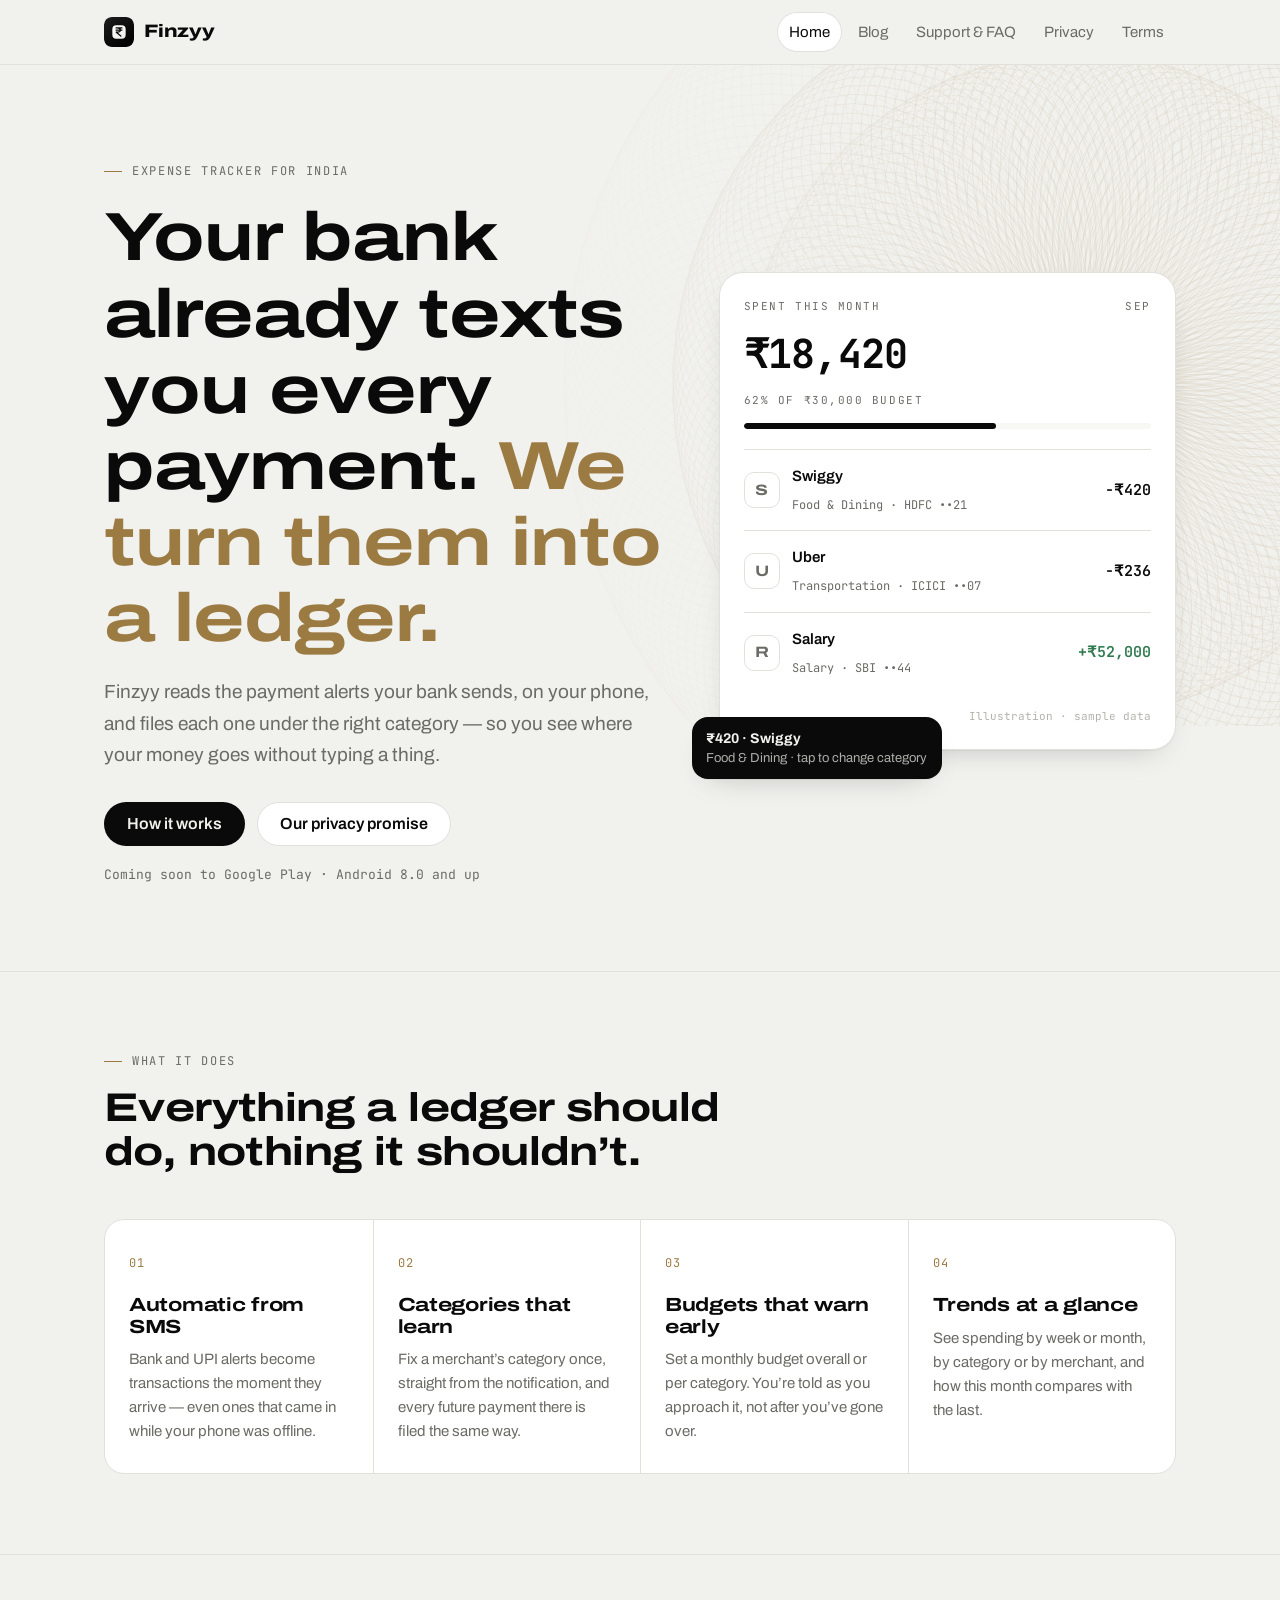
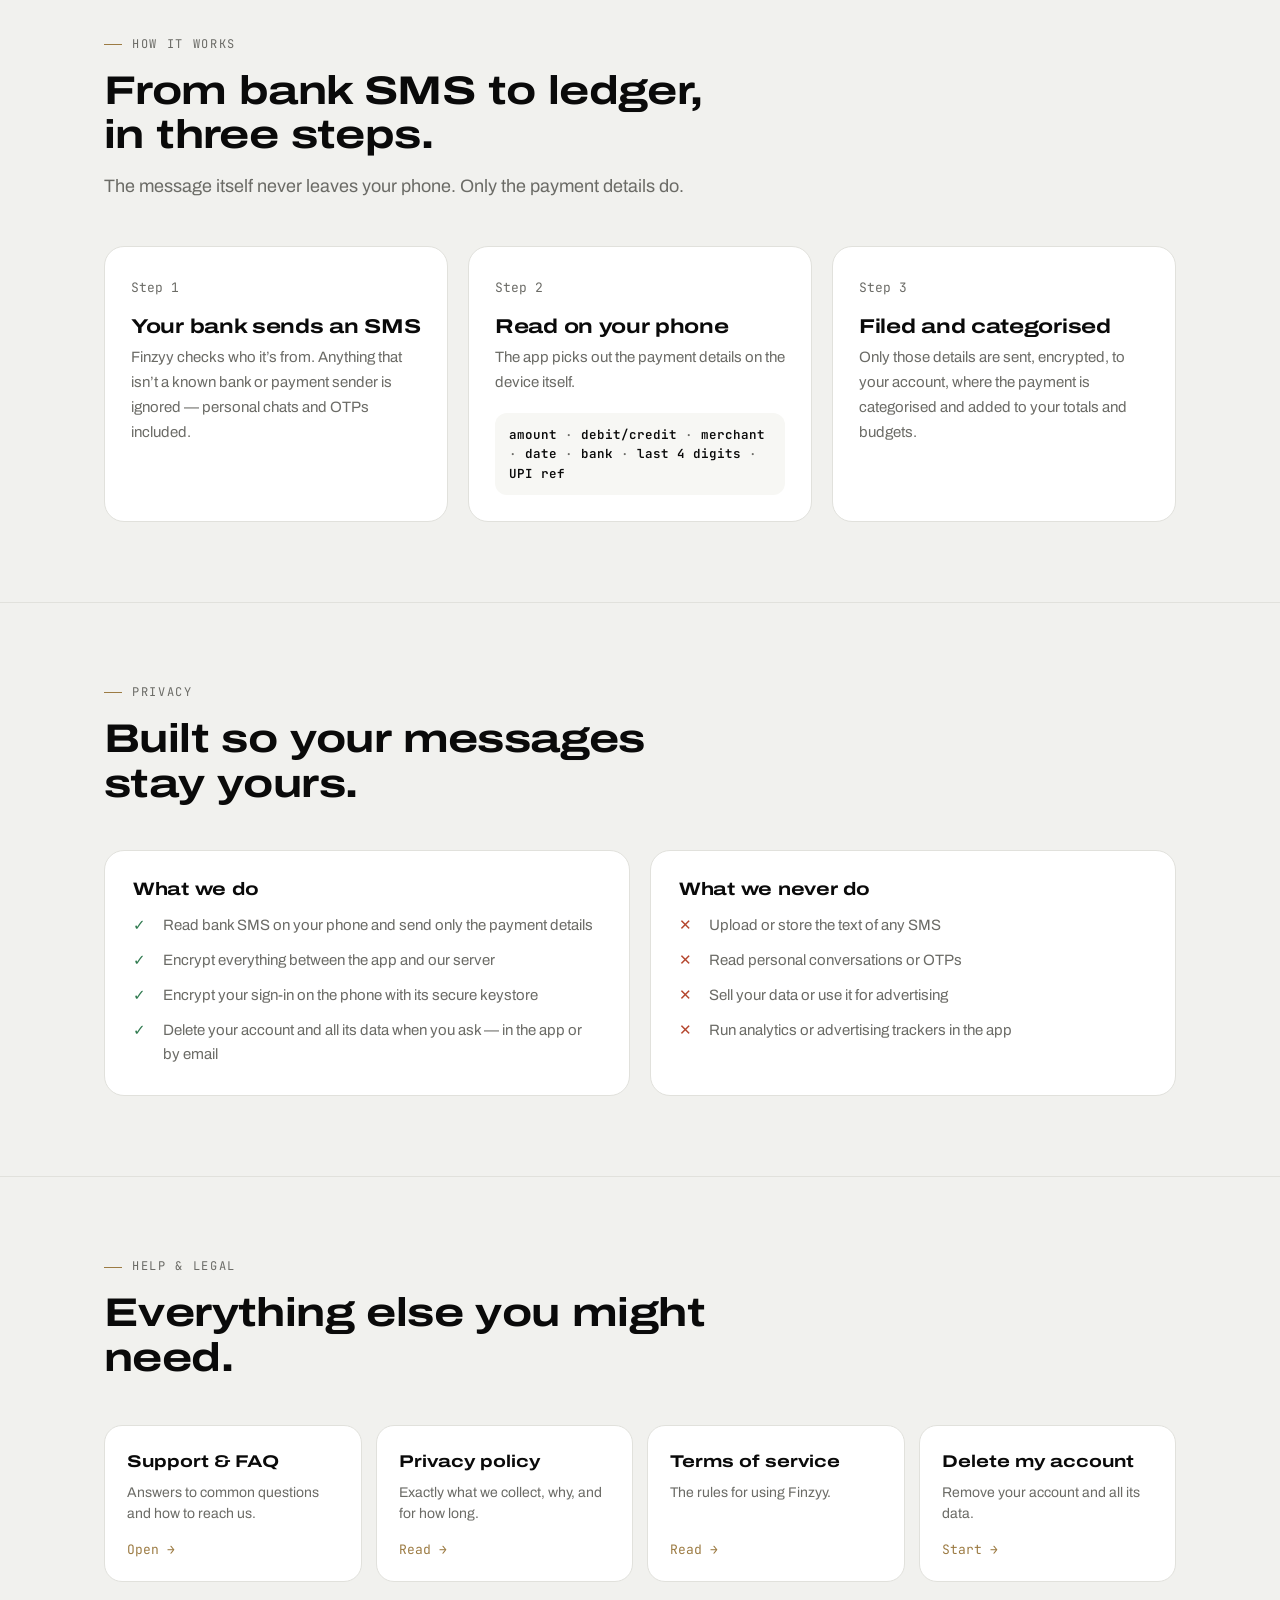
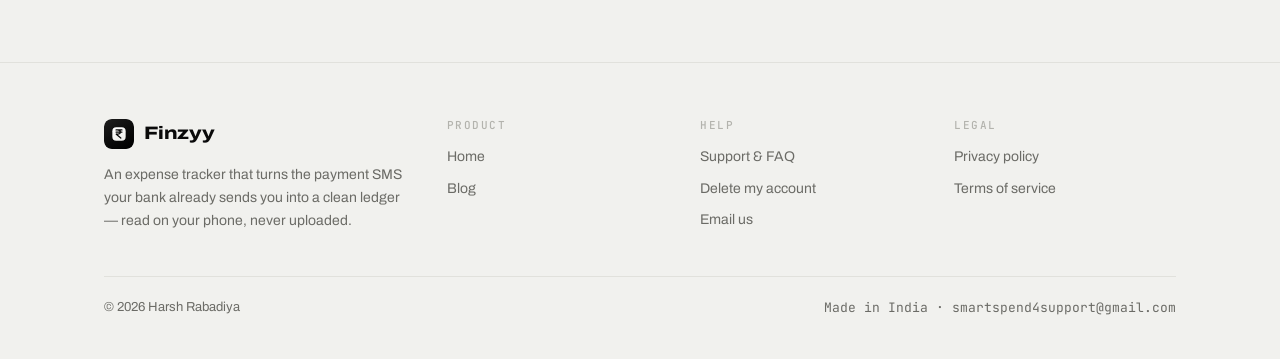
==== commit 7baabfb5: "Merge main into harsh/categorization-and-notifications Brings in the 25 commits this branch was miss" ====
--- a/docs/index.html
+++ b/docs/index.html
@@ -3,12 +3,12 @@
 <head>
 <meta charset="UTF-8">
 <meta name="viewport" content="width=device-width, initial-scale=1">
-<title>SmartSpend — your bank SMS, turned into a ledger</title>
-<meta name="description" content="SmartSpend reads the payment SMS your bank sends, on your phone, and turns them into a categorised expense ledger. The SMS text never leaves your phone.">
+<title>Finzyy — your bank SMS, turned into a ledger</title>
+<meta name="description" content="Finzyy reads the payment SMS your bank sends, on your phone, and turns them into a categorised expense ledger. The SMS text never leaves your phone.">
 <meta name="theme-color" content="#000000" media="(prefers-color-scheme: dark)">
 <meta name="theme-color" content="#F1F1EE" media="(prefers-color-scheme: light)">
-<meta property="og:title" content="SmartSpend — your bank SMS, turned into a ledger">
-<meta property="og:description" content="SmartSpend reads the payment SMS your bank sends, on your phone, and turns them into a categorised expense ledger. The SMS text never leaves your phone.">
+<meta property="og:title" content="Finzyy — your bank SMS, turned into a ledger">
+<meta property="og:description" content="Finzyy reads the payment SMS your bank sends, on your phone, and turns them into a categorised expense ledger. The SMS text never leaves your phone.">
 <meta property="og:image" content="assets/logo.svg">
 <link rel="icon" href="assets/logo.svg" type="image/svg+xml">
 <link rel="preconnect" href="https://fonts.googleapis.com"><link rel="preconnect" href="https://fonts.gstatic.com" crossorigin><link href="https://fonts.googleapis.com/css2?family=Archivo:wdth,wght@62..125,400..800&family=JetBrains+Mono:wght@400;500&display=swap" rel="stylesheet">
@@ -18,7 +18,7 @@
 <a class="skip" href="#main">Skip to content</a>
 <header class="site-header">
   <div class="wrap">
-    <a class="brand" href="index.html"><img src="assets/logo.svg" alt="" width="30" height="30"><span>SmartSpend</span></a>
+    <a class="brand" href="index.html"><img src="assets/logo.svg" alt="" width="30" height="30"><span>Finzyy</span></a>
     <nav class="nav" aria-label="Main"><a href="index.html" aria-current="page">Home</a><a href="blog/index.html">Blog</a><a href="support.html">Support & FAQ</a><a href="privacy-policy.html">Privacy</a><a href="terms.html">Terms</a></nav>
   </div>
 </header>
@@ -29,14 +29,14 @@
     <div>
       <span class="eyebrow">Expense tracker for India</span>
       <h1>Your bank already texts you every payment. <em>We turn them into a ledger.</em></h1>
-      <p class="lead">SmartSpend reads the payment alerts your bank sends, on your phone, and files each one under the right category &mdash; so you see where your money goes without typing a thing.</p>
+      <p class="lead">Finzyy reads the payment alerts your bank sends, on your phone, and files each one under the right category &mdash; so you see where your money goes without typing a thing.</p>
       <div class="actions">
         <a class="btn btn-primary" href="blog/how-smartspend-reads-bank-sms.html">How it works</a>
         <a class="btn btn-ghost" href="privacy-policy.html">Our privacy promise</a>
       </div>
       <p class="note mono">Coming soon to Google Play &middot; Android 8.0 and up</p>
     </div>
-    <div class="ledger" role="img" aria-label="Illustration of the SmartSpend home screen: this month's spending and three recent payments">
+    <div class="ledger" role="img" aria-label="Illustration of the Finzyy home screen: this month's spending and three recent payments">
       <div class="top"><span class="label mono">Spent this month</span><span class="label mono">Sep</span></div>
       <div class="total mono">&#8377;18,420</div>
       <div class="label mono">62% of &#8377;30,000 budget</div>
@@ -65,7 +65,7 @@
 <section class="section"><div class="wrap">
   <div class="section-head"><span class="eyebrow">How it works</span><h2>From bank SMS to ledger, in three steps.</h2><p>The message itself never leaves your phone. Only the payment details do.</p></div>
   <div class="steps">
-    <div class="step"><span class="num mono">Step 1</span><h3>Your bank sends an SMS</h3><p>SmartSpend checks who it&rsquo;s from. Anything that isn&rsquo;t a known bank or payment sender is ignored &mdash; personal chats and OTPs included.</p></div>
+    <div class="step"><span class="num mono">Step 1</span><h3>Your bank sends an SMS</h3><p>Finzyy checks who it&rsquo;s from. Anything that isn&rsquo;t a known bank or payment sender is ignored &mdash; personal chats and OTPs included.</p></div>
     <div class="step"><span class="num mono">Step 2</span><h3>Read on your phone</h3><p>The app picks out the payment details on the device itself.</p><div class="flow mono"><b>amount</b> &middot; <b>debit/credit</b> &middot; <b>merchant</b> &middot; <b>date</b> &middot; <b>bank</b> &middot; <b>last 4 digits</b> &middot; <b>UPI ref</b></div></div>
     <div class="step"><span class="num mono">Step 3</span><h3>Filed and categorised</h3><p>Only those details are sent, encrypted, to your account, where the payment is categorised and added to your totals and budgets.</p></div>
   </div>
@@ -94,7 +94,7 @@
   <div class="link-grid">
     <a class="link-card" href="support.html"><b>Support &amp; FAQ</b><span>Answers to common questions and how to reach us.</span><span class="arrow mono">Open &rarr;</span></a>
     <a class="link-card" href="privacy-policy.html"><b>Privacy policy</b><span>Exactly what we collect, why, and for how long.</span><span class="arrow mono">Read &rarr;</span></a>
-    <a class="link-card" href="terms.html"><b>Terms of service</b><span>The rules for using SmartSpend.</span><span class="arrow mono">Read &rarr;</span></a>
+    <a class="link-card" href="terms.html"><b>Terms of service</b><span>The rules for using Finzyy.</span><span class="arrow mono">Read &rarr;</span></a>
     <a class="link-card" href="delete-account.html"><b>Delete my account</b><span>Remove your account and all its data.</span><span class="arrow mono">Start &rarr;</span></a>
   </div>
 </div></section>
@@ -103,8 +103,8 @@
   <div class="wrap">
     <div class="foot">
       <div>
-        <a class="brand" href="index.html"><img src="assets/logo.svg" alt="" width="30" height="30"><span>SmartSpend</span></a>
-        <p>An expense tracker that turns the payment SMS your bank already sends you into a clean ledger &mdash; the text of your messages is read on your phone and never uploaded.</p>
+        <a class="brand" href="index.html"><img src="assets/logo.svg" alt="" width="30" height="30"><span>Finzyy</span></a>
+        <p>An expense tracker that turns the payment SMS your bank already sends you into a clean ledger &mdash; read on your phone, never uploaded.</p>
       </div>
       <div><h3>Product</h3><ul><li><a href="index.html">Home</a></li><li><a href="blog/index.html">Blog</a></li></ul></div>
       <div><h3>Help</h3><ul><li><a href="support.html">Support &amp; FAQ</a></li><li><a href="delete-account.html">Delete my account</a></li><li><a href="mailto:smartspend4support@gmail.com">Email us</a></li></ul></div>
--- a/docs/assets/site.css
+++ b/docs/assets/site.css
@@ -1,358 +1,358 @@
-/* Finzyy site — the app's "Ledger" look: ink and paper, one gold accent, wide display
-   type, monospaced figures, hairline rules. Colours are the app's own tokens (Color.kt). */
-
-:root {
-  --bg: #F1F1EE;          /* Stone */
-  --surface: #FFFFFF;     /* Paper */
-  --raised: #F7F7F4;
-  --line: #E1E1DC;
-  --ink: #0A0A0A;
-  --soft: #6B6B66;
-  --faint: #B3B3AD;
-  --gold: #9C7B43;        /* GoldDeep — holds contrast on stone */
-  --gold-soft: rgba(156, 123, 67, .12);
-  --pos: #2F7A4F;
-  --neg: #B5472F;
-  --neg-soft: rgba(181, 71, 47, .08);
-  --header: rgba(241, 241, 238, .82);
-  --shadow: 0 1px 0 rgba(10, 10, 10, .04), 0 12px 32px -18px rgba(10, 10, 10, .28);
-  color-scheme: light;
-}
-@media (prefers-color-scheme: dark) {
-  :root:not([data-theme="light"]) {
-    --bg: #000000; --surface: #0E0E0E; --raised: #171717; --line: #262626;
-    --ink: #F4F4F0; --soft: #8A8A85; --faint: #4A4A47;
-    --gold: #B8965A; --gold-soft: rgba(184, 150, 90, .12);
-    --pos: #8CC7A1; --neg: #E28A76; --neg-soft: rgba(226, 138, 118, .08);
-    --header: rgba(0, 0, 0, .78);
-    --shadow: 0 1px 0 rgba(255, 255, 255, .03), 0 16px 40px -20px rgba(0, 0, 0, .9);
-    color-scheme: dark;
-  }
-}
-:root[data-theme="dark"] {
-  --bg: #000000; --surface: #0E0E0E; --raised: #171717; --line: #262626;
-  --ink: #F4F4F0; --soft: #8A8A85; --faint: #4A4A47;
-  --gold: #B8965A; --gold-soft: rgba(184, 150, 90, .12);
-  --pos: #8CC7A1; --neg: #E28A76; --neg-soft: rgba(226, 138, 118, .08);
-  --header: rgba(0, 0, 0, .78);
-  --shadow: 0 1px 0 rgba(255, 255, 255, .03), 0 16px 40px -20px rgba(0, 0, 0, .9);
-  color-scheme: dark;
-}
-
-/* ── Base ─────────────────────────────────────────────────────────────── */
-*, *::before, *::after { box-sizing: border-box; }
-html { -webkit-text-size-adjust: 100%; scroll-behavior: smooth; scroll-padding-top: 88px; }
-body {
-  margin: 0;
-  background: var(--bg);
-  color: var(--ink);
-  font-family: "Archivo", system-ui, -apple-system, "Segoe UI", Roboto, sans-serif;
-  font-variation-settings: "wdth" 100;
-  font-size: 17px;
-  line-height: 1.65;
-  -webkit-font-smoothing: antialiased;
-  overflow-x: hidden;
-}
-img, svg { display: block; max-width: 100%; }
-a { color: inherit; text-decoration-color: var(--gold); text-decoration-thickness: 1.5px; text-underline-offset: 3px; }
-a:hover { color: var(--gold); }
-::selection { background: var(--gold); color: #000; }
-:focus-visible { outline: 2px solid var(--gold); outline-offset: 3px; border-radius: 4px; }
-
-.wrap { width: 100%; max-width: 1120px; margin: 0 auto; padding: 0 24px; }
-@media (max-width: 600px) { .wrap { padding: 0 16px; } }
-
-.display, h1, h2, h3 {
-  font-variation-settings: "wdth" 125;
-  font-weight: 700;
-  letter-spacing: -0.015em;
-  line-height: 1.12;
-  margin: 0;
-}
-.mono, .eyebrow, .meta, code, kbd, .num {
-  font-family: "JetBrains Mono", ui-monospace, SFMono-Regular, Menlo, monospace;
-  font-feature-settings: "tnum";
-}
-.eyebrow {
-  display: inline-flex; align-items: center; gap: 10px;
-  font-size: 12px; letter-spacing: .14em; text-transform: uppercase; color: var(--soft);
-}
-.eyebrow::before { content: ""; width: 18px; height: 1px; background: var(--gold); }
-.skip { position: absolute; left: -999px; top: 8px; background: var(--ink); color: var(--bg); padding: 8px 12px; border-radius: 8px; z-index: 50; }
-.skip:focus { left: 8px; }
-
-/* ── Header ───────────────────────────────────────────────────────────── */
-.site-header {
-  position: sticky; top: 0; z-index: 20;
-  background: var(--header);
-  -webkit-backdrop-filter: saturate(160%) blur(14px);
-  backdrop-filter: saturate(160%) blur(14px);
-  border-bottom: 1px solid var(--line);
-}
-.site-header .wrap { display: flex; align-items: center; gap: 24px; height: 64px; }
-.brand { display: inline-flex; align-items: center; gap: 10px; text-decoration: none; flex-shrink: 0; }
-.brand img { width: 30px; height: 30px; border-radius: 8px; }
-.brand span { font-variation-settings: "wdth" 125; font-weight: 800; font-size: 18px; letter-spacing: -0.01em; }
-.brand:hover { color: inherit; }
-.nav { display: flex; gap: 4px; margin-left: auto; overflow-x: auto; scrollbar-width: none; }
-.nav::-webkit-scrollbar { display: none; }
-.nav a {
-  text-decoration: none; font-size: 15px; color: var(--soft);
-  padding: 8px 12px; border-radius: 999px; white-space: nowrap;
-}
-.nav a:hover { color: var(--ink); background: var(--raised); }
-.nav a[aria-current="page"] { color: var(--ink); background: var(--surface); box-shadow: inset 0 0 0 1px var(--line); }
-@media (max-width: 720px) {
-  .site-header .wrap { height: auto; flex-wrap: wrap; gap: 6px 16px; padding-top: 12px; padding-bottom: 8px; }
-  .nav { margin-left: 0; width: 100%; }
-  .nav a { padding: 6px 10px; font-size: 14px; }
-}
-
-/* ── Buttons ──────────────────────────────────────────────────────────── */
-.btn {
-  display: inline-flex; align-items: center; gap: 10px;
-  padding: 13px 22px; border-radius: 999px;
-  font-weight: 600; font-size: 16px; text-decoration: none; line-height: 1;
-  border: 1px solid transparent; transition: transform .15s ease, background .15s ease;
-}
-.btn:hover { transform: translateY(-1px); }
-.btn-primary { background: var(--ink); color: var(--bg); }
-.btn-primary:hover { color: var(--bg); }
-.btn-ghost { border-color: var(--line); background: var(--surface); color: var(--ink); }
-.btn-ghost:hover { color: var(--ink); border-color: var(--faint); }
-.btn-danger { background: var(--neg); color: #fff; }
-.btn-danger:hover { color: #fff; }
-.btn svg { width: 18px; height: 18px; }
-
-/* ── Home ─────────────────────────────────────────────────────────────── */
-.hero { position: relative; padding: 88px 0 72px; overflow: hidden; }
-.hero-grid { display: grid; grid-template-columns: 1.1fr .9fr; gap: 56px; align-items: center; }
-.hero h1 { font-size: clamp(38px, 6vw, 68px); margin: 18px 0 20px; }
-.hero h1 em { font-style: normal; color: var(--gold); }
-.hero p.lead { font-size: 19px; color: var(--soft); max-width: 34em; margin: 0 0 32px; }
-.hero .actions { display: flex; flex-wrap: wrap; gap: 12px; }
-.hero .note { margin-top: 18px; font-size: 13px; color: var(--soft); }
-.guilloche { position: absolute; inset: 0; pointer-events: none; color: var(--gold); opacity: .55; }
-.hero .wrap { position: relative; z-index: 1; }
-:root:not([data-theme="dark"]) .guilloche { opacity: .3; }
-@media (prefers-color-scheme: dark) { :root:not([data-theme="light"]) .guilloche { opacity: .55; } }
-@media (max-width: 900px) { .guilloche { opacity: .22 !important; } }
-@media (max-width: 900px) {
-  .hero { padding: 56px 0 48px; }
-  .hero-grid { grid-template-columns: 1fr; gap: 40px; }
-}
-
-/* The ledger card: an illustration of the app's Home, not a screenshot. */
-.ledger {
-  position: relative; background: var(--surface); border: 1px solid var(--line);
-  border-radius: 24px; padding: 24px; box-shadow: var(--shadow);
-}
-.ledger .top { display: flex; justify-content: space-between; align-items: baseline; }
-.ledger .label { font-size: 11px; letter-spacing: .14em; text-transform: uppercase; color: var(--soft); }
-.ledger .total { font-size: 40px; font-weight: 700; margin: 6px 0 4px; font-variation-settings: "wdth" 125; letter-spacing: -0.02em; }
-.ledger .bar { height: 6px; border-radius: 99px; background: var(--raised); overflow: hidden; margin: 14px 0 20px; }
-.ledger .bar i { display: block; height: 100%; width: 62%; background: var(--ink); border-radius: 99px; }
-.ledger ul { list-style: none; margin: 0; padding: 0; }
-.ledger li { display: grid; grid-template-columns: 36px 1fr auto; gap: 12px; align-items: center; padding: 12px 0; border-top: 1px solid var(--line); }
-.ledger .ico { width: 36px; height: 36px; border-radius: 10px; border: 1px solid var(--line); display: grid; place-items: center; font-size: 15px; font-weight: 700; color: var(--soft); font-variation-settings: "wdth" 125; }
-.ledger .who { font-weight: 600; font-size: 15px; line-height: 1.3; }
-.ledger .cat { font-size: 12px; color: var(--soft); }
-.ledger .amt { font-size: 15px; font-weight: 600; }
-.ledger .amt.in { color: var(--pos); }
-.ledger .caption { margin: 14px 0 0; font-size: 11px; color: var(--faint); text-align: right; }
-.hero .ledger { margin-bottom: 30px; }
-.ledger .toast {
-  position: absolute; left: -28px; bottom: -30px; width: 250px;
-  background: var(--ink); color: var(--bg); border-radius: 16px; padding: 12px 14px;
-  box-shadow: var(--shadow); font-size: 13px; line-height: 1.4;
-}
-.ledger .toast b { display: block; font-size: 14px; }
-.ledger .toast span { opacity: .7; }
-@media (max-width: 900px) { .ledger .toast { position: static; width: auto; margin-top: 16px; } }
-
-.section { padding: 80px 0; border-top: 1px solid var(--line); }
-.section-head { display: flex; flex-direction: column; gap: 14px; max-width: 640px; margin-bottom: 44px; }
-.section-head h2 { font-size: clamp(28px, 4vw, 40px); }
-.section-head p { color: var(--soft); margin: 0; font-size: 18px; }
-@media (max-width: 600px) { .section { padding: 56px 0; } }
-
-.features { display: grid; grid-template-columns: repeat(4, 1fr); border: 1px solid var(--line); border-radius: 20px; overflow: hidden; background: var(--surface); }
-.feature { padding: 28px 24px 30px; border-left: 1px solid var(--line); }
-.feature:first-child { border-left: 0; }
-.feature .n { font-size: 12px; color: var(--gold); letter-spacing: .1em; }
-.feature h3 { font-size: 19px; margin: 18px 0 10px; }
-.feature p { margin: 0; color: var(--soft); font-size: 15px; line-height: 1.6; }
-@media (max-width: 900px) {
-  .features { grid-template-columns: 1fr 1fr; }
-  .feature:nth-child(3) { border-left: 0; }
-  .feature:nth-child(n+3) { border-top: 1px solid var(--line); }
-}
-@media (max-width: 560px) {
-  .features { grid-template-columns: 1fr; }
-  .feature { border-left: 0; }
-  .feature + .feature { border-top: 1px solid var(--line); }
-}
-
-.steps { display: grid; grid-template-columns: repeat(3, 1fr); gap: 20px; counter-reset: step; }
-.step { padding: 26px; border-radius: 20px; background: var(--surface); border: 1px solid var(--line); }
-.step .num { font-size: 13px; color: var(--soft); }
-.step h3 { font-size: 20px; margin: 14px 0 8px; }
-.step p { margin: 0; color: var(--soft); font-size: 15px; }
-.step .flow { margin-top: 18px; padding: 12px 14px; border-radius: 12px; background: var(--raised); font-size: 12.5px; line-height: 1.55; color: var(--soft); overflow-wrap: anywhere; }
-.step .flow b { color: var(--ink); font-weight: 600; }
-@media (max-width: 900px) { .steps { grid-template-columns: 1fr; } }
-
-.privacy-band { display: grid; grid-template-columns: 1fr 1fr; gap: 20px; }
-.privacy-band .card { padding: 28px; border-radius: 20px; border: 1px solid var(--line); background: var(--surface); }
-.privacy-band h3 { font-size: 18px; margin-bottom: 14px; }
-.checklist { list-style: none; padding: 0; margin: 0; display: grid; gap: 10px; }
-.checklist li { position: relative; padding-left: 30px; font-size: 15px; color: var(--soft); }
-.checklist li::before { content: "✓"; color: var(--pos); font-weight: 700; position: absolute; left: 0; }
-.checklist.no li::before { content: "✕"; color: var(--neg); }
-@media (max-width: 760px) { .privacy-band { grid-template-columns: 1fr; } }
-
-.link-grid { display: grid; grid-template-columns: repeat(4, 1fr); gap: 14px; }
-.link-card { display: flex; flex-direction: column; gap: 6px; padding: 22px; border-radius: 18px; background: var(--surface); border: 1px solid var(--line); text-decoration: none; transition: border-color .15s ease, transform .15s ease; }
-.link-card:hover { color: inherit; border-color: var(--faint); transform: translateY(-2px); }
-.link-card b { font-size: 17px; font-variation-settings: "wdth" 125; }
-.link-card span { color: var(--soft); font-size: 14px; line-height: 1.5; }
-.link-card .arrow { margin-top: auto; padding-top: 10px; color: var(--gold); font-size: 13px; }
-@media (max-width: 900px) { .link-grid { grid-template-columns: 1fr 1fr; } }
-@media (max-width: 520px) { .link-grid { grid-template-columns: 1fr; } }
-
-/* ── Documents (policy, terms, support, deletion) ─────────────────────── */
-.doc-hero { padding: 64px 0 40px; border-bottom: 1px solid var(--line); }
-.doc-hero h1 { font-size: clamp(34px, 5vw, 56px); margin: 16px 0 16px; }
-.doc-hero p.lead { color: var(--soft); font-size: 19px; max-width: 40em; margin: 0; }
-.meta { display: flex; flex-wrap: wrap; gap: 8px 22px; margin-top: 24px; font-size: 13px; color: var(--soft); }
-.meta b { color: var(--ink); font-weight: 500; }
-
-.doc { display: grid; grid-template-columns: 220px minmax(0, 1fr); gap: 64px; padding-top: 48px; padding-bottom: 96px; }
-.toc { position: sticky; top: 96px; align-self: start; font-size: 14px; }
-.toc p { margin: 0 0 12px; }
-.toc ol { list-style: none; margin: 0; padding: 0; border-left: 1px solid var(--line); }
-.toc a { display: block; padding: 5px 0 5px 16px; margin-left: -1px; border-left: 1px solid transparent; color: var(--soft); text-decoration: none; line-height: 1.35; }
-.toc a:hover { color: var(--ink); border-left-color: var(--gold); }
-@media (max-width: 900px) {
-  .doc { grid-template-columns: 1fr; gap: 28px; padding-top: 28px; }
-  .toc { position: static; background: var(--surface); border: 1px solid var(--line); border-radius: 16px; padding: 18px 20px; }
-  .toc ol { columns: 2; column-gap: 16px; border-left: 0; }
-  .toc a { padding-left: 0; }
-}
-@media (max-width: 520px) { .toc ol { columns: 1; } }
-
-.prose { max-width: 720px; }
-.prose > section { padding-bottom: 12px; }
-.prose > section + section { border-top: 1px solid var(--line); padding-top: 36px; margin-top: 24px; }
-.prose h2 { font-size: 24px; margin: 0 0 16px; display: flex; gap: 14px; align-items: baseline; }
-.prose h2 .n { font-family: "JetBrains Mono", ui-monospace, monospace; font-size: 13px; color: var(--gold); font-weight: 500; letter-spacing: .05em; font-variation-settings: normal; }
-.prose h3 { font-size: 18px; margin: 26px 0 10px; }
-.prose p { margin: 0 0 16px; }
-.prose ul, .prose ol { margin: 0 0 16px; padding-left: 22px; }
-.prose li { margin: 6px 0; }
-.prose li::marker { color: var(--gold); }
-.prose strong { font-weight: 650; }
-.prose table { width: 100%; border-collapse: collapse; margin: 8px 0 20px; font-size: 15px; display: block; overflow-x: auto; }
-.prose th, .prose td { text-align: left; padding: 12px 14px; border-bottom: 1px solid var(--line); vertical-align: top; }
-.prose th { font-family: "JetBrains Mono", ui-monospace, monospace; font-weight: 500; font-size: 12px; letter-spacing: .08em; text-transform: uppercase; color: var(--soft); }
-
-.summary { background: var(--surface); border: 1px solid var(--line); border-radius: 20px; padding: 24px 26px; margin: 0 0 36px; }
-.summary h2 { font-size: 18px; margin-bottom: 14px; }
-.summary ul { list-style: none; padding: 0; margin: 0; display: grid; gap: 10px; }
-.summary li { position: relative; padding-left: 30px; margin: 0; }
-.summary li::before { content: "—"; color: var(--gold); position: absolute; left: 0; }
-
-.callout { border-left: 2px solid var(--gold); background: var(--gold-soft); border-radius: 0 14px 14px 0; padding: 16px 20px; margin: 20px 0; }
-.callout p:last-child { margin-bottom: 0; }
-.callout.warn { border-left-color: var(--neg); background: var(--neg-soft); }
-
-.path { display: inline-flex; flex-wrap: wrap; gap: 6px; align-items: center; font-size: 14px; }
-.path span { padding: 3px 10px; border-radius: 8px; background: var(--raised); border: 1px solid var(--line); font-weight: 500; }
-.path i { font-style: normal; color: var(--faint); }
-
-.contact-card { display: flex; flex-wrap: wrap; align-items: center; justify-content: space-between; gap: 16px; background: var(--ink); color: var(--bg); border-radius: 20px; padding: 24px 26px; margin: 28px 0; }
-.contact-card p { margin: 0; opacity: .75; font-size: 15px; }
-.contact-card b { display: block; font-size: 18px; font-variation-settings: "wdth" 125; margin-bottom: 4px; opacity: 1; }
-.contact-card .btn-primary { background: var(--bg); color: var(--ink); }
-.contact-card .btn-primary:hover { color: var(--ink); }
-
-/* Deletion steps */
-.del-steps { list-style: none; padding: 0; margin: 8px 0 20px; display: grid; gap: 12px; counter-reset: d; }
-.del-steps li { counter-increment: d; display: grid; grid-template-columns: 34px 1fr; gap: 14px; align-items: start; margin: 0; }
-.del-steps li::before { content: counter(d); width: 34px; height: 34px; border-radius: 50%; border: 1px solid var(--line); background: var(--surface); display: grid; place-items: center; font-family: "JetBrains Mono", monospace; font-size: 13px; }
-.deleted-grid { display: grid; grid-template-columns: 1fr 1fr; gap: 12px; margin: 8px 0 20px; }
-.deleted-grid div { padding: 16px 18px; border-radius: 14px; background: var(--surface); border: 1px solid var(--line); font-size: 15px; }
-.deleted-grid b { display: block; margin-bottom: 4px; }
-.deleted-grid span { color: var(--soft); font-size: 14px; }
-@media (max-width: 600px) { .deleted-grid { grid-template-columns: 1fr; } }
-
-/* FAQ */
-.faq { border-top: 1px solid var(--line); }
-.faq details { border-bottom: 1px solid var(--line); }
-.faq summary { list-style: none; cursor: pointer; padding: 20px 44px 20px 0; position: relative; font-weight: 600; font-size: 17px; line-height: 1.4; }
-.faq summary::-webkit-details-marker { display: none; }
-.faq summary::after { content: "+"; position: absolute; right: 4px; top: 50%; transform: translateY(-50%); width: 28px; height: 28px; border-radius: 50%; border: 1px solid var(--line); display: grid; place-items: center; font-weight: 400; color: var(--soft); transition: transform .2s ease; }
-.faq details[open] summary::after { content: "–"; }
-.faq summary:hover { color: var(--gold); }
-.faq .answer { padding: 0 0 22px; color: var(--soft); }
-.faq .answer p { margin: 0 0 12px; }
-.faq .answer p:last-child { margin-bottom: 0; }
-.faq-group { margin-bottom: 40px; }
-.faq-group h2 { font-size: 22px; margin-bottom: 16px; }
-.banks { display: flex; flex-wrap: wrap; gap: 8px; margin-top: 10px; }
-.banks span { font-size: 13px; padding: 4px 10px; border: 1px solid var(--line); border-radius: 999px; background: var(--surface); color: var(--ink); }
-
-/* ── Blog ─────────────────────────────────────────────────────────────── */
-.posts { display: grid; gap: 16px; padding: 48px 0 96px; }
-.post-card { display: grid; grid-template-columns: 160px 1fr auto; gap: 28px; align-items: start; padding: 28px; border-radius: 20px; background: var(--surface); border: 1px solid var(--line); text-decoration: none; transition: border-color .15s ease, transform .15s ease; }
-.post-card:hover { color: inherit; border-color: var(--faint); transform: translateY(-2px); }
-.post-card .date { font-size: 13px; color: var(--soft); padding-top: 4px; }
-.post-card h2 { font-size: 24px; margin-bottom: 10px; }
-.post-card p { margin: 0; color: var(--soft); font-size: 16px; }
-.post-card .go { color: var(--gold); font-size: 22px; line-height: 1; padding-top: 4px; }
-.tag { display: inline-block; font-family: "JetBrains Mono", monospace; font-size: 11px; letter-spacing: .1em; text-transform: uppercase; color: var(--gold); margin-bottom: 10px; }
-@media (max-width: 720px) {
-  .post-card { grid-template-columns: 1fr; gap: 8px; padding: 22px; }
-  .post-card .go { display: none; }
-}
-
-.article { max-width: 720px; margin: 0 auto; padding: 56px 0 96px; }
-.article .back { font-size: 14px; color: var(--soft); text-decoration: none; }
-.article .back:hover { color: var(--gold); }
-.article header { margin: 28px 0 40px; padding-bottom: 32px; border-bottom: 1px solid var(--line); }
-.article header h1 { font-size: clamp(32px, 5vw, 48px); margin: 12px 0 16px; }
-.article header p.lead { font-size: 20px; color: var(--soft); margin: 0; }
-.article .prose { max-width: none; }
-.article .prose h2 { font-size: 24px; margin: 40px 0 14px; }
-.figure { margin: 28px 0; border-radius: 18px; border: 1px solid var(--line); background: var(--surface); overflow: hidden; }
-.figure .fig-head { padding: 10px 16px; border-bottom: 1px solid var(--line); font-size: 12px; color: var(--soft); display: flex; justify-content: space-between; gap: 12px; }
-.figure .fig-body { padding: 18px; display: grid; gap: 14px; }
-.sms { font-family: "JetBrains Mono", monospace; font-size: 13.5px; line-height: 1.6; background: var(--raised); border-radius: 14px 14px 14px 4px; padding: 14px 16px; overflow-wrap: anywhere; }
-.sms mark { background: var(--gold-soft); color: var(--ink); border-bottom: 1.5px solid var(--gold); padding: 0 2px; border-radius: 3px; }
-.fields { display: grid; grid-template-columns: repeat(auto-fit, minmax(128px, 1fr)); gap: 10px; }
-.fields > div { padding: 10px 12px; border-radius: 10px; border: 1px solid var(--line); min-width: 0; }
-.fields .v { overflow-wrap: anywhere; }
-.fields dt, .fields .k { font-family: "JetBrains Mono", monospace; font-size: 11px; text-transform: uppercase; letter-spacing: .08em; color: var(--soft); }
-.fields .v { font-weight: 600; font-size: 15px; }
-.fields .off { opacity: .45; text-decoration: line-through; }
-.more { margin-top: 56px; padding-top: 28px; border-top: 1px solid var(--line); }
-.more h2 { font-size: 16px; margin-bottom: 14px; }
-
-/* ── Footer ───────────────────────────────────────────────────────────── */
-.site-footer { border-top: 1px solid var(--line); padding: 56px 0 40px; font-size: 14px; color: var(--soft); }
-.foot { display: grid; grid-template-columns: 1.4fr repeat(3, 1fr); gap: 32px; }
-.foot .brand { margin-bottom: 14px; color: var(--ink); }
-.foot p { margin: 0; max-width: 28em; }
-.foot h3 { font-family: "JetBrains Mono", monospace; font-variation-settings: normal; font-size: 11px; letter-spacing: .14em; text-transform: uppercase; font-weight: 500; color: var(--faint); margin-bottom: 14px; }
-.foot ul { list-style: none; margin: 0; padding: 0; display: grid; gap: 8px; }
-.foot a { color: var(--soft); text-decoration: none; }
-.foot a:hover { color: var(--ink); }
-.legal-line { margin-top: 44px; padding-top: 20px; border-top: 1px solid var(--line); display: flex; flex-wrap: wrap; justify-content: space-between; gap: 12px; font-size: 13px; }
-@media (max-width: 760px) { .foot { grid-template-columns: 1fr 1fr; } .foot > div:first-child { grid-column: 1 / -1; } }
-
-@media (prefers-reduced-motion: reduce) { *, *::before, *::after { transition: none !important; scroll-behavior: auto !important; } }
-@media print {
-  .site-header, .site-footer, .toc { display: none; }
-  .doc { display: block; padding: 0; }
-  body { background: #fff; color: #000; font-size: 12pt; }
-}
+/* Finzyy site — the app's "Ledger" look: ink and paper, one gold accent, wide display
+   type, monospaced figures, hairline rules. Colours are the app's own tokens (Color.kt). */
+
+:root {
+  --bg: #F1F1EE;          /* Stone */
+  --surface: #FFFFFF;     /* Paper */
+  --raised: #F7F7F4;
+  --line: #E1E1DC;
+  --ink: #0A0A0A;
+  --soft: #6B6B66;
+  --faint: #B3B3AD;
+  --gold: #9C7B43;        /* GoldDeep — holds contrast on stone */
+  --gold-soft: rgba(156, 123, 67, .12);
+  --pos: #2F7A4F;
+  --neg: #B5472F;
+  --neg-soft: rgba(181, 71, 47, .08);
+  --header: rgba(241, 241, 238, .82);
+  --shadow: 0 1px 0 rgba(10, 10, 10, .04), 0 12px 32px -18px rgba(10, 10, 10, .28);
+  color-scheme: light;
+}
+@media (prefers-color-scheme: dark) {
+  :root:not([data-theme="light"]) {
+    --bg: #000000; --surface: #0E0E0E; --raised: #171717; --line: #262626;
+    --ink: #F4F4F0; --soft: #8A8A85; --faint: #4A4A47;
+    --gold: #B8965A; --gold-soft: rgba(184, 150, 90, .12);
+    --pos: #8CC7A1; --neg: #E28A76; --neg-soft: rgba(226, 138, 118, .08);
+    --header: rgba(0, 0, 0, .78);
+    --shadow: 0 1px 0 rgba(255, 255, 255, .03), 0 16px 40px -20px rgba(0, 0, 0, .9);
+    color-scheme: dark;
+  }
+}
+:root[data-theme="dark"] {
+  --bg: #000000; --surface: #0E0E0E; --raised: #171717; --line: #262626;
+  --ink: #F4F4F0; --soft: #8A8A85; --faint: #4A4A47;
+  --gold: #B8965A; --gold-soft: rgba(184, 150, 90, .12);
+  --pos: #8CC7A1; --neg: #E28A76; --neg-soft: rgba(226, 138, 118, .08);
+  --header: rgba(0, 0, 0, .78);
+  --shadow: 0 1px 0 rgba(255, 255, 255, .03), 0 16px 40px -20px rgba(0, 0, 0, .9);
+  color-scheme: dark;
+}
+
+/* ── Base ─────────────────────────────────────────────────────────────── */
+*, *::before, *::after { box-sizing: border-box; }
+html { -webkit-text-size-adjust: 100%; scroll-behavior: smooth; scroll-padding-top: 88px; }
+body {
+  margin: 0;
+  background: var(--bg);
+  color: var(--ink);
+  font-family: "Archivo", system-ui, -apple-system, "Segoe UI", Roboto, sans-serif;
+  font-variation-settings: "wdth" 100;
+  font-size: 17px;
+  line-height: 1.65;
+  -webkit-font-smoothing: antialiased;
+  overflow-x: hidden;
+}
+img, svg { display: block; max-width: 100%; }
+a { color: inherit; text-decoration-color: var(--gold); text-decoration-thickness: 1.5px; text-underline-offset: 3px; }
+a:hover { color: var(--gold); }
+::selection { background: var(--gold); color: #000; }
+:focus-visible { outline: 2px solid var(--gold); outline-offset: 3px; border-radius: 4px; }
+
+.wrap { width: 100%; max-width: 1120px; margin: 0 auto; padding: 0 24px; }
+@media (max-width: 600px) { .wrap { padding: 0 16px; } }
+
+.display, h1, h2, h3 {
+  font-variation-settings: "wdth" 125;
+  font-weight: 700;
+  letter-spacing: -0.015em;
+  line-height: 1.12;
+  margin: 0;
+}
+.mono, .eyebrow, .meta, code, kbd, .num {
+  font-family: "JetBrains Mono", ui-monospace, SFMono-Regular, Menlo, monospace;
+  font-feature-settings: "tnum";
+}
+.eyebrow {
+  display: inline-flex; align-items: center; gap: 10px;
+  font-size: 12px; letter-spacing: .14em; text-transform: uppercase; color: var(--soft);
+}
+.eyebrow::before { content: ""; width: 18px; height: 1px; background: var(--gold); }
+.skip { position: absolute; left: -999px; top: 8px; background: var(--ink); color: var(--bg); padding: 8px 12px; border-radius: 8px; z-index: 50; }
+.skip:focus { left: 8px; }
+
+/* ── Header ───────────────────────────────────────────────────────────── */
+.site-header {
+  position: sticky; top: 0; z-index: 20;
+  background: var(--header);
+  -webkit-backdrop-filter: saturate(160%) blur(14px);
+  backdrop-filter: saturate(160%) blur(14px);
+  border-bottom: 1px solid var(--line);
+}
+.site-header .wrap { display: flex; align-items: center; gap: 24px; height: 64px; }
+.brand { display: inline-flex; align-items: center; gap: 10px; text-decoration: none; flex-shrink: 0; }
+.brand img { width: 30px; height: 30px; border-radius: 8px; }
+.brand span { font-variation-settings: "wdth" 125; font-weight: 800; font-size: 18px; letter-spacing: -0.01em; }
+.brand:hover { color: inherit; }
+.nav { display: flex; gap: 4px; margin-left: auto; overflow-x: auto; scrollbar-width: none; }
+.nav::-webkit-scrollbar { display: none; }
+.nav a {
+  text-decoration: none; font-size: 15px; color: var(--soft);
+  padding: 8px 12px; border-radius: 999px; white-space: nowrap;
+}
+.nav a:hover { color: var(--ink); background: var(--raised); }
+.nav a[aria-current="page"] { color: var(--ink); background: var(--surface); box-shadow: inset 0 0 0 1px var(--line); }
+@media (max-width: 720px) {
+  .site-header .wrap { height: auto; flex-wrap: wrap; gap: 6px 16px; padding-top: 12px; padding-bottom: 8px; }
+  .nav { margin-left: 0; width: 100%; }
+  .nav a { padding: 6px 10px; font-size: 14px; }
+}
+
+/* ── Buttons ──────────────────────────────────────────────────────────── */
+.btn {
+  display: inline-flex; align-items: center; gap: 10px;
+  padding: 13px 22px; border-radius: 999px;
+  font-weight: 600; font-size: 16px; text-decoration: none; line-height: 1;
+  border: 1px solid transparent; transition: transform .15s ease, background .15s ease;
+}
+.btn:hover { transform: translateY(-1px); }
+.btn-primary { background: var(--ink); color: var(--bg); }
+.btn-primary:hover { color: var(--bg); }
+.btn-ghost { border-color: var(--line); background: var(--surface); color: var(--ink); }
+.btn-ghost:hover { color: var(--ink); border-color: var(--faint); }
+.btn-danger { background: var(--neg); color: #fff; }
+.btn-danger:hover { color: #fff; }
+.btn svg { width: 18px; height: 18px; }
+
+/* ── Home ─────────────────────────────────────────────────────────────── */
+.hero { position: relative; padding: 88px 0 72px; overflow: hidden; }
+.hero-grid { display: grid; grid-template-columns: 1.1fr .9fr; gap: 56px; align-items: center; }
+.hero h1 { font-size: clamp(38px, 6vw, 68px); margin: 18px 0 20px; }
+.hero h1 em { font-style: normal; color: var(--gold); }
+.hero p.lead { font-size: 19px; color: var(--soft); max-width: 34em; margin: 0 0 32px; }
+.hero .actions { display: flex; flex-wrap: wrap; gap: 12px; }
+.hero .note { margin-top: 18px; font-size: 13px; color: var(--soft); }
+.guilloche { position: absolute; inset: 0; pointer-events: none; color: var(--gold); opacity: .55; }
+.hero .wrap { position: relative; z-index: 1; }
+:root:not([data-theme="dark"]) .guilloche { opacity: .3; }
+@media (prefers-color-scheme: dark) { :root:not([data-theme="light"]) .guilloche { opacity: .55; } }
+@media (max-width: 900px) { .guilloche { opacity: .22 !important; } }
+@media (max-width: 900px) {
+  .hero { padding: 56px 0 48px; }
+  .hero-grid { grid-template-columns: 1fr; gap: 40px; }
+}
+
+/* The ledger card: an illustration of the app's Home, not a screenshot. */
+.ledger {
+  position: relative; background: var(--surface); border: 1px solid var(--line);
+  border-radius: 24px; padding: 24px; box-shadow: var(--shadow);
+}
+.ledger .top { display: flex; justify-content: space-between; align-items: baseline; }
+.ledger .label { font-size: 11px; letter-spacing: .14em; text-transform: uppercase; color: var(--soft); }
+.ledger .total { font-size: 40px; font-weight: 700; margin: 6px 0 4px; font-variation-settings: "wdth" 125; letter-spacing: -0.02em; }
+.ledger .bar { height: 6px; border-radius: 99px; background: var(--raised); overflow: hidden; margin: 14px 0 20px; }
+.ledger .bar i { display: block; height: 100%; width: 62%; background: var(--ink); border-radius: 99px; }
+.ledger ul { list-style: none; margin: 0; padding: 0; }
+.ledger li { display: grid; grid-template-columns: 36px 1fr auto; gap: 12px; align-items: center; padding: 12px 0; border-top: 1px solid var(--line); }
+.ledger .ico { width: 36px; height: 36px; border-radius: 10px; border: 1px solid var(--line); display: grid; place-items: center; font-size: 15px; font-weight: 700; color: var(--soft); font-variation-settings: "wdth" 125; }
+.ledger .who { font-weight: 600; font-size: 15px; line-height: 1.3; }
+.ledger .cat { font-size: 12px; color: var(--soft); }
+.ledger .amt { font-size: 15px; font-weight: 600; }
+.ledger .amt.in { color: var(--pos); }
+.ledger .caption { margin: 14px 0 0; font-size: 11px; color: var(--faint); text-align: right; }
+.hero .ledger { margin-bottom: 30px; }
+.ledger .toast {
+  position: absolute; left: -28px; bottom: -30px; width: 250px;
+  background: var(--ink); color: var(--bg); border-radius: 16px; padding: 12px 14px;
+  box-shadow: var(--shadow); font-size: 13px; line-height: 1.4;
+}
+.ledger .toast b { display: block; font-size: 14px; }
+.ledger .toast span { opacity: .7; }
+@media (max-width: 900px) { .ledger .toast { position: static; width: auto; margin-top: 16px; } }
+
+.section { padding: 80px 0; border-top: 1px solid var(--line); }
+.section-head { display: flex; flex-direction: column; gap: 14px; max-width: 640px; margin-bottom: 44px; }
+.section-head h2 { font-size: clamp(28px, 4vw, 40px); }
+.section-head p { color: var(--soft); margin: 0; font-size: 18px; }
+@media (max-width: 600px) { .section { padding: 56px 0; } }
+
+.features { display: grid; grid-template-columns: repeat(4, 1fr); border: 1px solid var(--line); border-radius: 20px; overflow: hidden; background: var(--surface); }
+.feature { padding: 28px 24px 30px; border-left: 1px solid var(--line); }
+.feature:first-child { border-left: 0; }
+.feature .n { font-size: 12px; color: var(--gold); letter-spacing: .1em; }
+.feature h3 { font-size: 19px; margin: 18px 0 10px; }
+.feature p { margin: 0; color: var(--soft); font-size: 15px; line-height: 1.6; }
+@media (max-width: 900px) {
+  .features { grid-template-columns: 1fr 1fr; }
+  .feature:nth-child(3) { border-left: 0; }
+  .feature:nth-child(n+3) { border-top: 1px solid var(--line); }
+}
+@media (max-width: 560px) {
+  .features { grid-template-columns: 1fr; }
+  .feature { border-left: 0; }
+  .feature + .feature { border-top: 1px solid var(--line); }
+}
+
+.steps { display: grid; grid-template-columns: repeat(3, 1fr); gap: 20px; counter-reset: step; }
+.step { padding: 26px; border-radius: 20px; background: var(--surface); border: 1px solid var(--line); }
+.step .num { font-size: 13px; color: var(--soft); }
+.step h3 { font-size: 20px; margin: 14px 0 8px; }
+.step p { margin: 0; color: var(--soft); font-size: 15px; }
+.step .flow { margin-top: 18px; padding: 12px 14px; border-radius: 12px; background: var(--raised); font-size: 12.5px; line-height: 1.55; color: var(--soft); overflow-wrap: anywhere; }
+.step .flow b { color: var(--ink); font-weight: 600; }
+@media (max-width: 900px) { .steps { grid-template-columns: 1fr; } }
+
+.privacy-band { display: grid; grid-template-columns: 1fr 1fr; gap: 20px; }
+.privacy-band .card { padding: 28px; border-radius: 20px; border: 1px solid var(--line); background: var(--surface); }
+.privacy-band h3 { font-size: 18px; margin-bottom: 14px; }
+.checklist { list-style: none; padding: 0; margin: 0; display: grid; gap: 10px; }
+.checklist li { position: relative; padding-left: 30px; font-size: 15px; color: var(--soft); }
+.checklist li::before { content: "✓"; color: var(--pos); font-weight: 700; position: absolute; left: 0; }
+.checklist.no li::before { content: "✕"; color: var(--neg); }
+@media (max-width: 760px) { .privacy-band { grid-template-columns: 1fr; } }
+
+.link-grid { display: grid; grid-template-columns: repeat(4, 1fr); gap: 14px; }
+.link-card { display: flex; flex-direction: column; gap: 6px; padding: 22px; border-radius: 18px; background: var(--surface); border: 1px solid var(--line); text-decoration: none; transition: border-color .15s ease, transform .15s ease; }
+.link-card:hover { color: inherit; border-color: var(--faint); transform: translateY(-2px); }
+.link-card b { font-size: 17px; font-variation-settings: "wdth" 125; }
+.link-card span { color: var(--soft); font-size: 14px; line-height: 1.5; }
+.link-card .arrow { margin-top: auto; padding-top: 10px; color: var(--gold); font-size: 13px; }
+@media (max-width: 900px) { .link-grid { grid-template-columns: 1fr 1fr; } }
+@media (max-width: 520px) { .link-grid { grid-template-columns: 1fr; } }
+
+/* ── Documents (policy, terms, support, deletion) ─────────────────────── */
+.doc-hero { padding: 64px 0 40px; border-bottom: 1px solid var(--line); }
+.doc-hero h1 { font-size: clamp(34px, 5vw, 56px); margin: 16px 0 16px; }
+.doc-hero p.lead { color: var(--soft); font-size: 19px; max-width: 40em; margin: 0; }
+.meta { display: flex; flex-wrap: wrap; gap: 8px 22px; margin-top: 24px; font-size: 13px; color: var(--soft); }
+.meta b { color: var(--ink); font-weight: 500; }
+
+.doc { display: grid; grid-template-columns: 220px minmax(0, 1fr); gap: 64px; padding-top: 48px; padding-bottom: 96px; }
+.toc { position: sticky; top: 96px; align-self: start; font-size: 14px; }
+.toc p { margin: 0 0 12px; }
+.toc ol { list-style: none; margin: 0; padding: 0; border-left: 1px solid var(--line); }
+.toc a { display: block; padding: 5px 0 5px 16px; margin-left: -1px; border-left: 1px solid transparent; color: var(--soft); text-decoration: none; line-height: 1.35; }
+.toc a:hover { color: var(--ink); border-left-color: var(--gold); }
+@media (max-width: 900px) {
+  .doc { grid-template-columns: 1fr; gap: 28px; padding-top: 28px; }
+  .toc { position: static; background: var(--surface); border: 1px solid var(--line); border-radius: 16px; padding: 18px 20px; }
+  .toc ol { columns: 2; column-gap: 16px; border-left: 0; }
+  .toc a { padding-left: 0; }
+}
+@media (max-width: 520px) { .toc ol { columns: 1; } }
+
+.prose { max-width: 720px; }
+.prose > section { padding-bottom: 12px; }
+.prose > section + section { border-top: 1px solid var(--line); padding-top: 36px; margin-top: 24px; }
+.prose h2 { font-size: 24px; margin: 0 0 16px; display: flex; gap: 14px; align-items: baseline; }
+.prose h2 .n { font-family: "JetBrains Mono", ui-monospace, monospace; font-size: 13px; color: var(--gold); font-weight: 500; letter-spacing: .05em; font-variation-settings: normal; }
+.prose h3 { font-size: 18px; margin: 26px 0 10px; }
+.prose p { margin: 0 0 16px; }
+.prose ul, .prose ol { margin: 0 0 16px; padding-left: 22px; }
+.prose li { margin: 6px 0; }
+.prose li::marker { color: var(--gold); }
+.prose strong { font-weight: 650; }
+.prose table { width: 100%; border-collapse: collapse; margin: 8px 0 20px; font-size: 15px; display: block; overflow-x: auto; }
+.prose th, .prose td { text-align: left; padding: 12px 14px; border-bottom: 1px solid var(--line); vertical-align: top; }
+.prose th { font-family: "JetBrains Mono", ui-monospace, monospace; font-weight: 500; font-size: 12px; letter-spacing: .08em; text-transform: uppercase; color: var(--soft); }
+
+.summary { background: var(--surface); border: 1px solid var(--line); border-radius: 20px; padding: 24px 26px; margin: 0 0 36px; }
+.summary h2 { font-size: 18px; margin-bottom: 14px; }
+.summary ul { list-style: none; padding: 0; margin: 0; display: grid; gap: 10px; }
+.summary li { position: relative; padding-left: 30px; margin: 0; }
+.summary li::before { content: "—"; color: var(--gold); position: absolute; left: 0; }
+
+.callout { border-left: 2px solid var(--gold); background: var(--gold-soft); border-radius: 0 14px 14px 0; padding: 16px 20px; margin: 20px 0; }
+.callout p:last-child { margin-bottom: 0; }
+.callout.warn { border-left-color: var(--neg); background: var(--neg-soft); }
+
+.path { display: inline-flex; flex-wrap: wrap; gap: 6px; align-items: center; font-size: 14px; }
+.path span { padding: 3px 10px; border-radius: 8px; background: var(--raised); border: 1px solid var(--line); font-weight: 500; }
+.path i { font-style: normal; color: var(--faint); }
+
+.contact-card { display: flex; flex-wrap: wrap; align-items: center; justify-content: space-between; gap: 16px; background: var(--ink); color: var(--bg); border-radius: 20px; padding: 24px 26px; margin: 28px 0; }
+.contact-card p { margin: 0; opacity: .75; font-size: 15px; }
+.contact-card b { display: block; font-size: 18px; font-variation-settings: "wdth" 125; margin-bottom: 4px; opacity: 1; }
+.contact-card .btn-primary { background: var(--bg); color: var(--ink); }
+.contact-card .btn-primary:hover { color: var(--ink); }
+
+/* Deletion steps */
+.del-steps { list-style: none; padding: 0; margin: 8px 0 20px; display: grid; gap: 12px; counter-reset: d; }
+.del-steps li { counter-increment: d; display: grid; grid-template-columns: 34px 1fr; gap: 14px; align-items: start; margin: 0; }
+.del-steps li::before { content: counter(d); width: 34px; height: 34px; border-radius: 50%; border: 1px solid var(--line); background: var(--surface); display: grid; place-items: center; font-family: "JetBrains Mono", monospace; font-size: 13px; }
+.deleted-grid { display: grid; grid-template-columns: 1fr 1fr; gap: 12px; margin: 8px 0 20px; }
+.deleted-grid div { padding: 16px 18px; border-radius: 14px; background: var(--surface); border: 1px solid var(--line); font-size: 15px; }
+.deleted-grid b { display: block; margin-bottom: 4px; }
+.deleted-grid span { color: var(--soft); font-size: 14px; }
+@media (max-width: 600px) { .deleted-grid { grid-template-columns: 1fr; } }
+
+/* FAQ */
+.faq { border-top: 1px solid var(--line); }
+.faq details { border-bottom: 1px solid var(--line); }
+.faq summary { list-style: none; cursor: pointer; padding: 20px 44px 20px 0; position: relative; font-weight: 600; font-size: 17px; line-height: 1.4; }
+.faq summary::-webkit-details-marker { display: none; }
+.faq summary::after { content: "+"; position: absolute; right: 4px; top: 50%; transform: translateY(-50%); width: 28px; height: 28px; border-radius: 50%; border: 1px solid var(--line); display: grid; place-items: center; font-weight: 400; color: var(--soft); transition: transform .2s ease; }
+.faq details[open] summary::after { content: "–"; }
+.faq summary:hover { color: var(--gold); }
+.faq .answer { padding: 0 0 22px; color: var(--soft); }
+.faq .answer p { margin: 0 0 12px; }
+.faq .answer p:last-child { margin-bottom: 0; }
+.faq-group { margin-bottom: 40px; }
+.faq-group h2 { font-size: 22px; margin-bottom: 16px; }
+.banks { display: flex; flex-wrap: wrap; gap: 8px; margin-top: 10px; }
+.banks span { font-size: 13px; padding: 4px 10px; border: 1px solid var(--line); border-radius: 999px; background: var(--surface); color: var(--ink); }
+
+/* ── Blog ─────────────────────────────────────────────────────────────── */
+.posts { display: grid; gap: 16px; padding: 48px 0 96px; }
+.post-card { display: grid; grid-template-columns: 160px 1fr auto; gap: 28px; align-items: start; padding: 28px; border-radius: 20px; background: var(--surface); border: 1px solid var(--line); text-decoration: none; transition: border-color .15s ease, transform .15s ease; }
+.post-card:hover { color: inherit; border-color: var(--faint); transform: translateY(-2px); }
+.post-card .date { font-size: 13px; color: var(--soft); padding-top: 4px; }
+.post-card h2 { font-size: 24px; margin-bottom: 10px; }
+.post-card p { margin: 0; color: var(--soft); font-size: 16px; }
+.post-card .go { color: var(--gold); font-size: 22px; line-height: 1; padding-top: 4px; }
+.tag { display: inline-block; font-family: "JetBrains Mono", monospace; font-size: 11px; letter-spacing: .1em; text-transform: uppercase; color: var(--gold); margin-bottom: 10px; }
+@media (max-width: 720px) {
+  .post-card { grid-template-columns: 1fr; gap: 8px; padding: 22px; }
+  .post-card .go { display: none; }
+}
+
+.article { max-width: 720px; margin: 0 auto; padding: 56px 0 96px; }
+.article .back { font-size: 14px; color: var(--soft); text-decoration: none; }
+.article .back:hover { color: var(--gold); }
+.article header { margin: 28px 0 40px; padding-bottom: 32px; border-bottom: 1px solid var(--line); }
+.article header h1 { font-size: clamp(32px, 5vw, 48px); margin: 12px 0 16px; }
+.article header p.lead { font-size: 20px; color: var(--soft); margin: 0; }
+.article .prose { max-width: none; }
+.article .prose h2 { font-size: 24px; margin: 40px 0 14px; }
+.figure { margin: 28px 0; border-radius: 18px; border: 1px solid var(--line); background: var(--surface); overflow: hidden; }
+.figure .fig-head { padding: 10px 16px; border-bottom: 1px solid var(--line); font-size: 12px; color: var(--soft); display: flex; justify-content: space-between; gap: 12px; }
+.figure .fig-body { padding: 18px; display: grid; gap: 14px; }
+.sms { font-family: "JetBrains Mono", monospace; font-size: 13.5px; line-height: 1.6; background: var(--raised); border-radius: 14px 14px 14px 4px; padding: 14px 16px; overflow-wrap: anywhere; }
+.sms mark { background: var(--gold-soft); color: var(--ink); border-bottom: 1.5px solid var(--gold); padding: 0 2px; border-radius: 3px; }
+.fields { display: grid; grid-template-columns: repeat(auto-fit, minmax(128px, 1fr)); gap: 10px; }
+.fields > div { padding: 10px 12px; border-radius: 10px; border: 1px solid var(--line); min-width: 0; }
+.fields .v { overflow-wrap: anywhere; }
+.fields dt, .fields .k { font-family: "JetBrains Mono", monospace; font-size: 11px; text-transform: uppercase; letter-spacing: .08em; color: var(--soft); }
+.fields .v { font-weight: 600; font-size: 15px; }
+.fields .off { opacity: .45; text-decoration: line-through; }
+.more { margin-top: 56px; padding-top: 28px; border-top: 1px solid var(--line); }
+.more h2 { font-size: 16px; margin-bottom: 14px; }
+
+/* ── Footer ───────────────────────────────────────────────────────────── */
+.site-footer { border-top: 1px solid var(--line); padding: 56px 0 40px; font-size: 14px; color: var(--soft); }
+.foot { display: grid; grid-template-columns: 1.4fr repeat(3, 1fr); gap: 32px; }
+.foot .brand { margin-bottom: 14px; color: var(--ink); }
+.foot p { margin: 0; max-width: 28em; }
+.foot h3 { font-family: "JetBrains Mono", monospace; font-variation-settings: normal; font-size: 11px; letter-spacing: .14em; text-transform: uppercase; font-weight: 500; color: var(--faint); margin-bottom: 14px; }
+.foot ul { list-style: none; margin: 0; padding: 0; display: grid; gap: 8px; }
+.foot a { color: var(--soft); text-decoration: none; }
+.foot a:hover { color: var(--ink); }
+.legal-line { margin-top: 44px; padding-top: 20px; border-top: 1px solid var(--line); display: flex; flex-wrap: wrap; justify-content: space-between; gap: 12px; font-size: 13px; }
+@media (max-width: 760px) { .foot { grid-template-columns: 1fr 1fr; } .foot > div:first-child { grid-column: 1 / -1; } }
+
+@media (prefers-reduced-motion: reduce) { *, *::before, *::after { transition: none !important; scroll-behavior: auto !important; } }
+@media print {
+  .site-header, .site-footer, .toc { display: none; }
+  .doc { display: block; padding: 0; }
+  body { background: #fff; color: #000; font-size: 12pt; }
+}
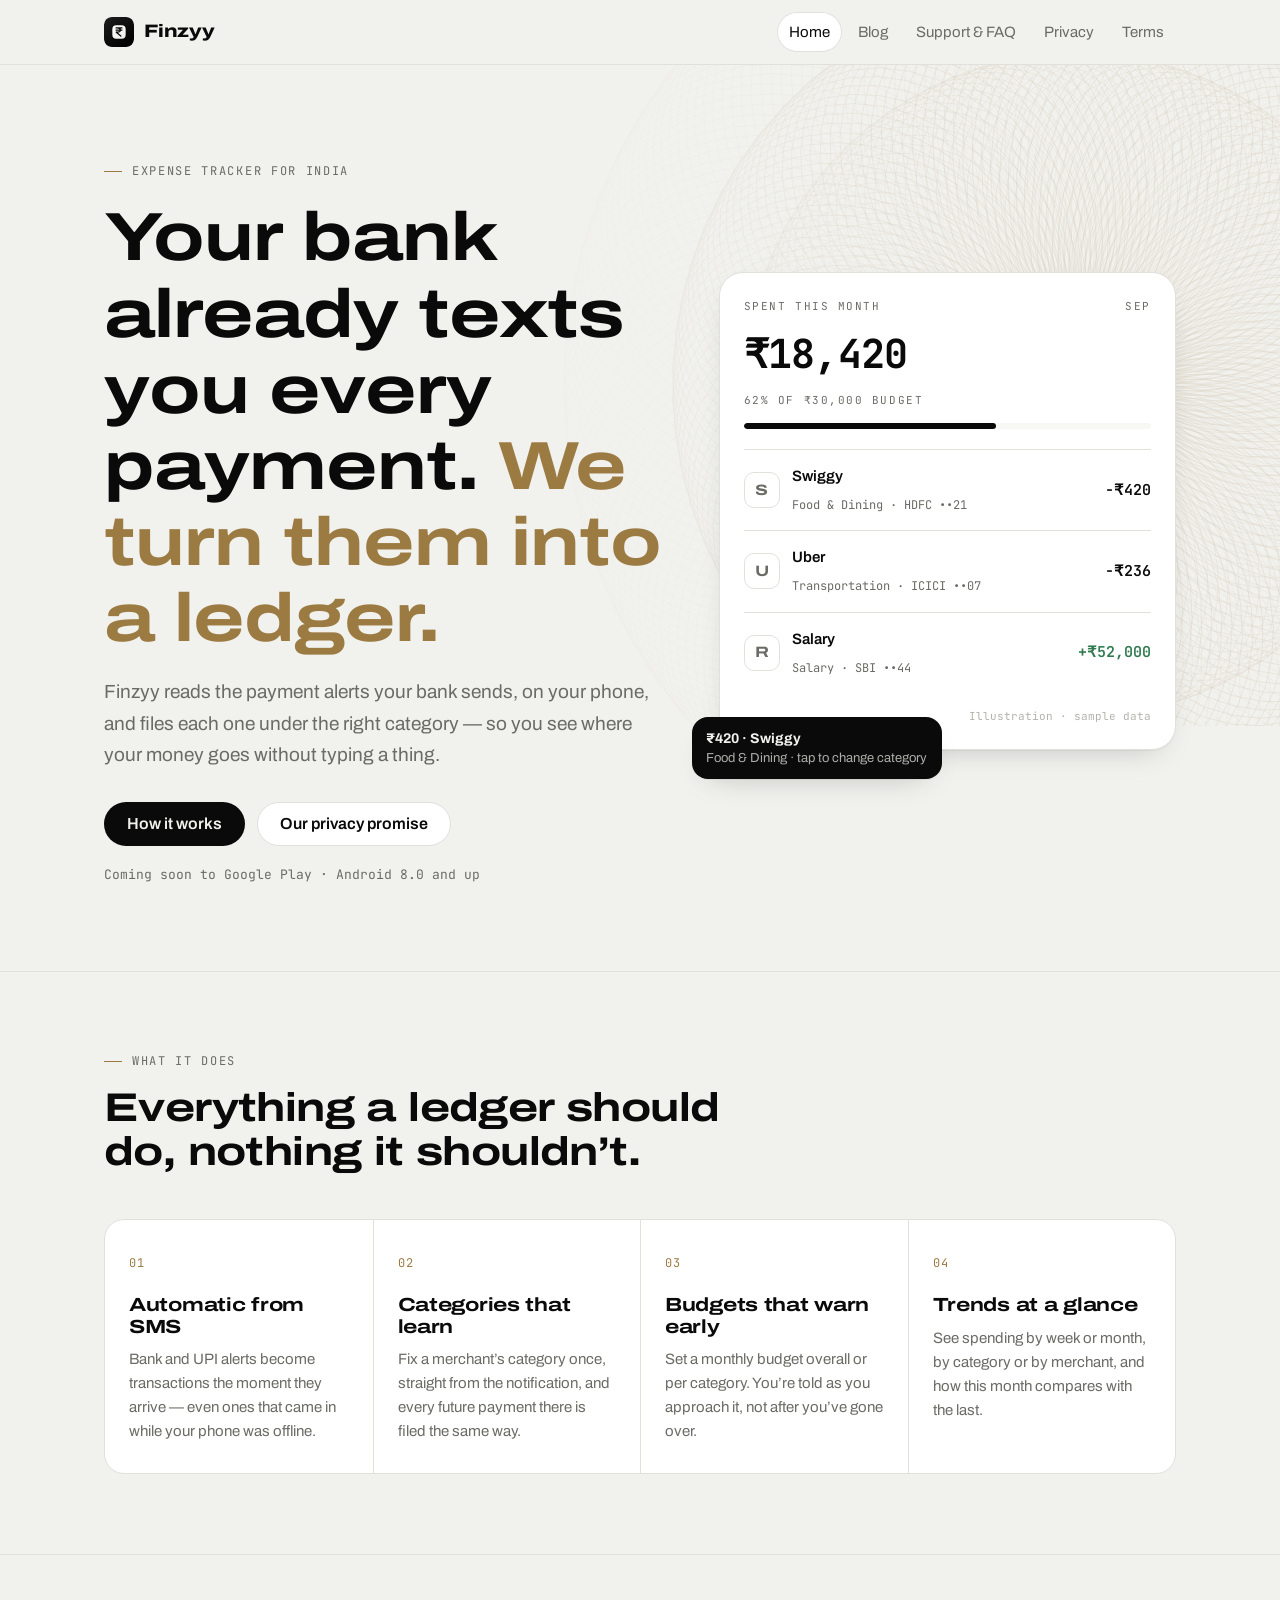
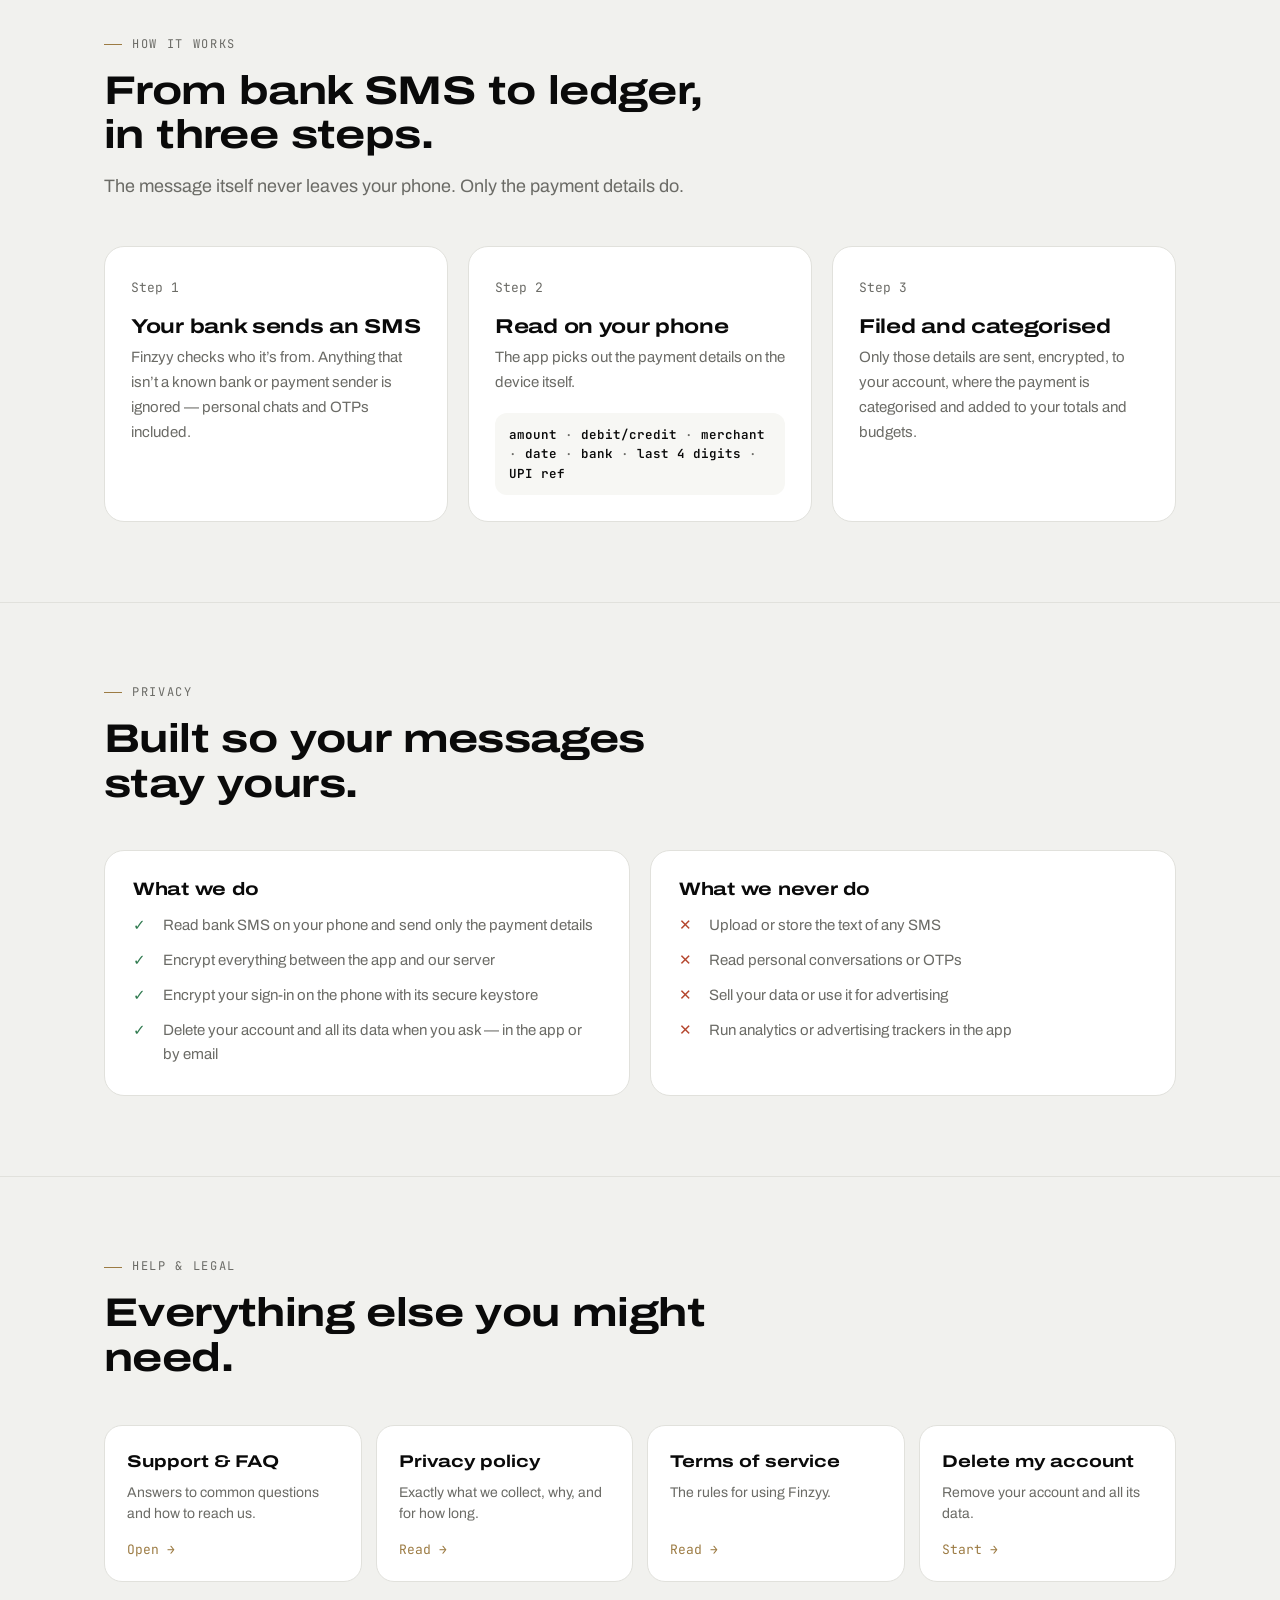
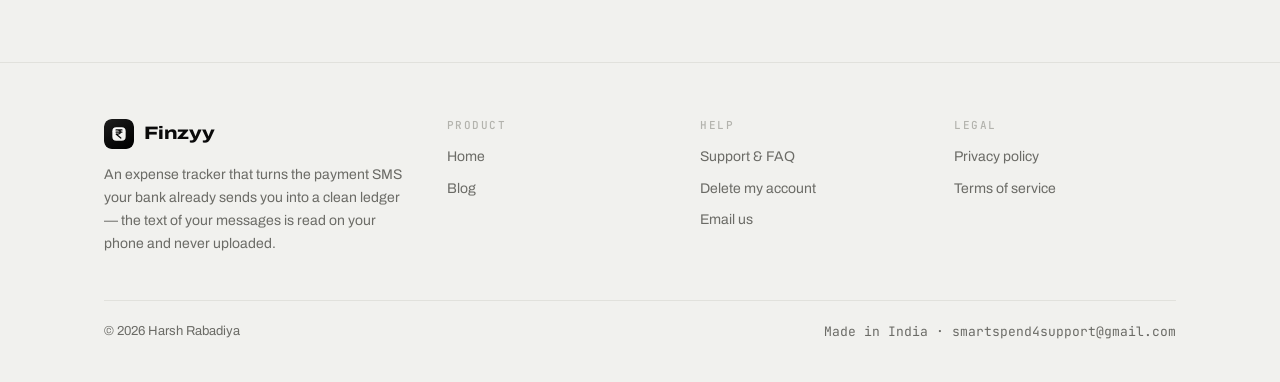
==== commit 13b283c0: "Merge firstproject main: secret cleanup, dead-code archive, store listing His four commits removed c" ====
--- a/docs/index.html
+++ b/docs/index.html
@@ -31,7 +31,7 @@
       <h1>Your bank already texts you every payment. <em>We turn them into a ledger.</em></h1>
       <p class="lead">Finzyy reads the payment alerts your bank sends, on your phone, and files each one under the right category &mdash; so you see where your money goes without typing a thing.</p>
       <div class="actions">
-        <a class="btn btn-primary" href="blog/how-smartspend-reads-bank-sms.html">How it works</a>
+        <a class="btn btn-primary" href="blog/how-finzyy-reads-bank-sms.html">How it works</a>
         <a class="btn btn-ghost" href="privacy-policy.html">Our privacy promise</a>
       </div>
       <p class="note mono">Coming soon to Google Play &middot; Android 8.0 and up</p>
@@ -104,7 +104,7 @@
     <div class="foot">
       <div>
         <a class="brand" href="index.html"><img src="assets/logo.svg" alt="" width="30" height="30"><span>Finzyy</span></a>
-        <p>An expense tracker that turns the payment SMS your bank already sends you into a clean ledger &mdash; read on your phone, never uploaded.</p>
+        <p>An expense tracker that turns the payment SMS your bank already sends you into a clean ledger &mdash; the text of your messages is read on your phone and never uploaded.</p>
       </div>
       <div><h3>Product</h3><ul><li><a href="index.html">Home</a></li><li><a href="blog/index.html">Blog</a></li></ul></div>
       <div><h3>Help</h3><ul><li><a href="support.html">Support &amp; FAQ</a></li><li><a href="delete-account.html">Delete my account</a></li><li><a href="mailto:smartspend4support@gmail.com">Email us</a></li></ul></div>
